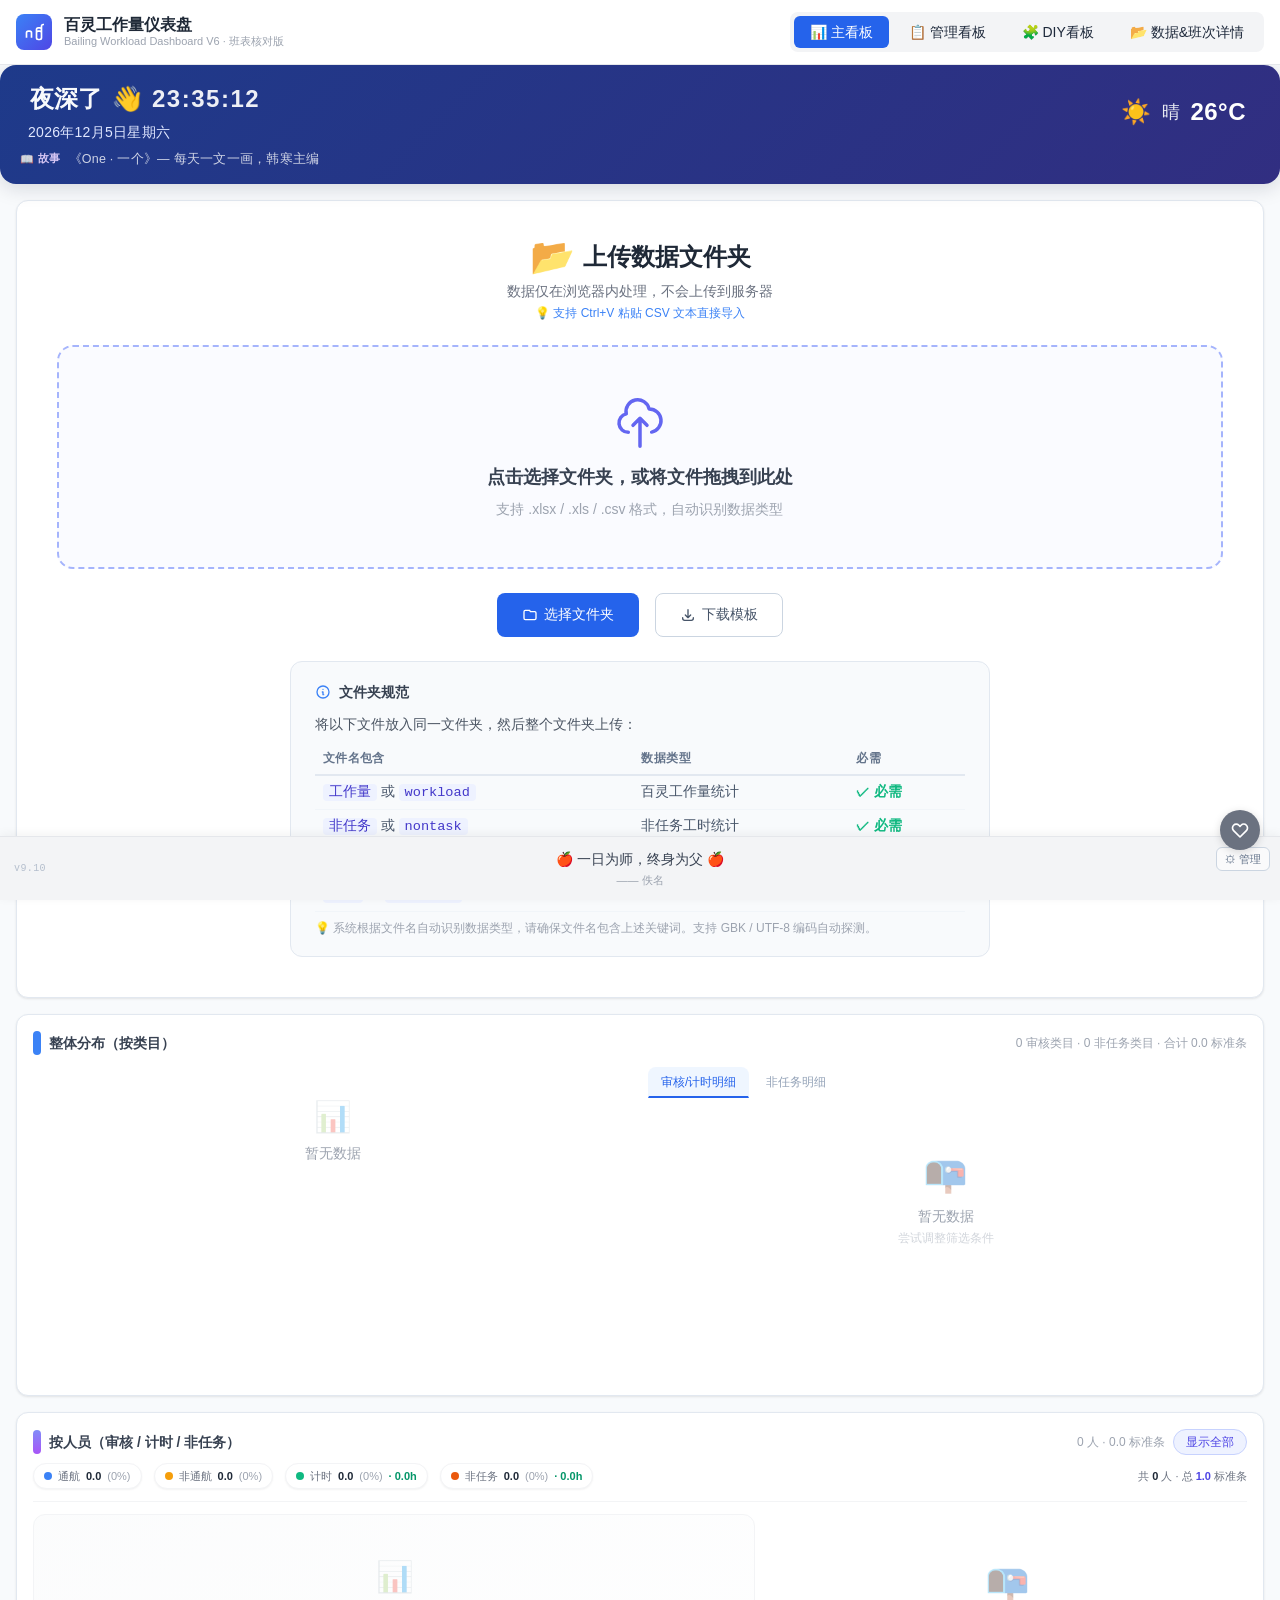
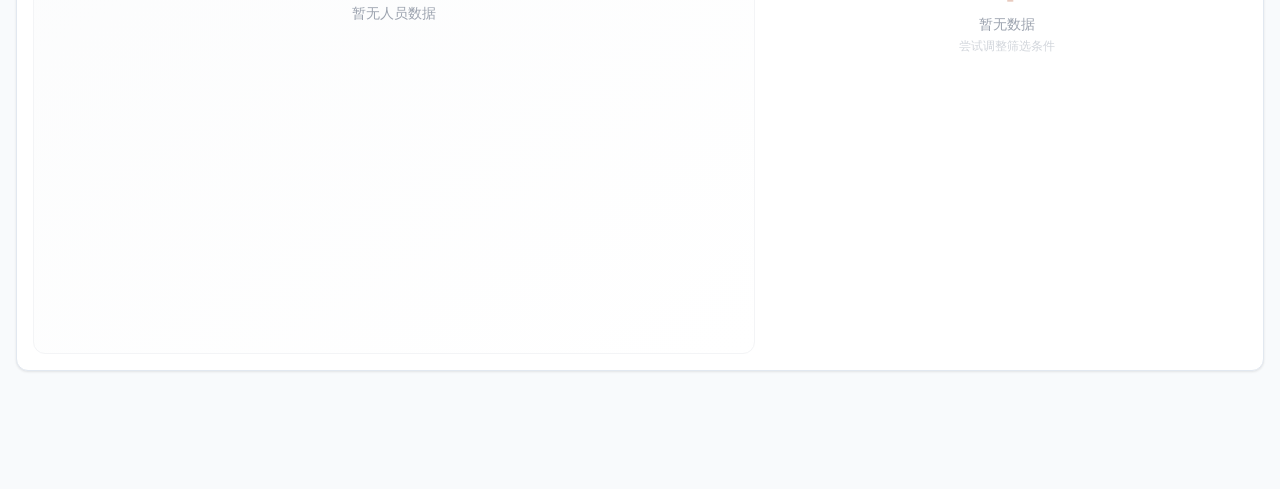
==== bailing-dashboard.html @ 21c96e94 "V9.10: 出勤改读班表 + 利用率统一取底表原值 出勤口径修复 - 异常页「出勤」列（renderFilteredAlerts 出勤单元格 + detail panel）改读   getSched" ====
<!-- Bailing Dashboard V9.10 - 20260909 - 上传模式+下载离线版 -->
<!--
  ===== 近期版本变更 =====
  V9.5.2 (2026-08-31) 修复「非任务工时统计」被误判成异常表导致 DIY 非任务无数据；
                      修复「班次内/班次外」异常盘点表被误判成排班表；
                      修正 utilRows 中/英文名不对称导致丢人；新增出勤无产量/无数据补行注入
  V9.6   (2026-08-31) 暂离 + 工时利用率分级配色并显示单位、异常加 ⚠；
                      DIY 编辑器支持改公式 / 改单位 / 多表多列多选 / 实时预览；
                      DIY 与主看板项目分组联动（项目 tabs，跳转只带当前项目）
  V9.7   (2026-08-31) DIY 数据源新增 4 张异常盘点表 + 暂离原始行；
                      数据预览区加高、支持横向滚动查看全部列
  V9.8   (2026-08-31) 修复非任务指标恒为 0（nontaskMap 改为 row-like 对象）；
                      预设指标改为「非任务标准条(时长)」按小时展示；
                      DIY 配置卡片放大操作按钮、编辑态切数据源保留已选字段
  V9.9   (2026-09-09) 主看板异常过滤掉「排班表里没有这天」（att.type='none'）这一数据缺口，
                      原来会被算成 严重/考勤 的假阳 1096 条全部清掉；新增 3 类异常：
                      暂离（zanliMap 超阈值）、审核时长过短（出勤≥6h 但通航<2h）、
                      休息时间有非任务（att.type='rest' 且 nontaskH>0）；
                      健康度看板公式利用率新增「当天无出勤 且 次日非早班1 → 跳过」规则，
                      不再把没上班的人拉低整体均值（他都没上班，看了也没意义）
  V9.10  (2026-09-09) 异常页「出勤」列改读 getScheduleAttendH(emp,date) 班表口径，
                      不再用工时利用率底表的 _attendH（口径不一致，全天班/半天班/休息 都要从班表来）；
                      precomputeUtilRateFinal / calcUtilStats 改成统一口径：直接取底表 _utilRate 原值，
                      不再用公式重算，也不再做 11h 封顶修正（_baseAnomaly/_tongH_corrected 不再被设置），
                      保留 shouldSkipFormulaUtil 跳过规则 + utilRateOverrides 手动覆盖优先级
-->
<!DOCTYPE html>
<html lang="zh-CN">
<head>
<meta charset="UTF-8">
<meta name="viewport" content="width=device-width, initial-scale=1.0">
<!-- V8.32：禁用所有 HTTP 缓存，确保每次打开都加载最新文件 -->
<meta http-equiv="Cache-Control" content="no-cache, no-store, must-revalidate">
<meta http-equiv="Pragma" content="no-cache">
<meta http-equiv="Expires" content="0">
<title>百灵工作量仪表盘 V9.10</title>
<link rel="stylesheet" href="vendor/tailwind.min.css">
<script src="vendor/chart.umd.min.js"></script>
<script src="vendor/xlsx.full.min.js"></script>
<script src="vendor/jszip.min.js"></script>
<link rel="stylesheet" href="styles.css?v=892">
<!-- ★ 架构模块（V8.1 引入）：集中管理公式、状态、持久化，视图层统一调用 -->
<script src="core/utils.js?v=842"></script>
<script src="core/formulas.js?v=875"></script>
<script src="core/store.js?v=842"></script>
<script src="core/range-picker.js?v=842"></script>
<script src="core/multi-select.js?v=842"></script>
<script src="data/persistence.js?v=842"></script>
<style>
  :root {
    --primary:#2563eb;
    --primary-light:#dbeafe;
    --danger:#ef4444;
    --warning:#f59e0b;
    --success:#10b981;
    --header-height:56px;
    --toolbar-height:112px;
    --table-sticky-offset:calc(var(--header-height) + var(--toolbar-height) + 10px);
  }
  body {
    font-family: -apple-system, BlinkMacSystemFont, "Segoe UI", "PingFang SC", "Hiragino Sans GB", sans-serif;
    background: #f8fafc;
  }
  .view-section { display:none; }
  .view-section.active { display:block !important; }
  .file-card { transition: all .2s; } .file-card:hover { transform: translateY(-1px); box-shadow: 0 4px 12px rgba(0,0,0,.08); }
  .nav-btn { transition: all .15s; position: relative; } .nav-btn.active { background: var(--primary); color: #fff; }
  .nav-btn:not(.active):hover { background: var(--primary-light); color: var(--primary); }
  table { border-collapse: collapse; width:100%; }
  th { font-weight:600; color:#334155; font-size:.75rem; text-transform:uppercase; letter-spacing:.03em; padding:10px 12px; border-bottom:2px solid #e2e8f0; text-align:left; white-space:nowrap; background:#f8fafc; position:sticky; top:var(--table-sticky-offset); z-index:12; box-shadow:0 2px 6px rgba(15,23,42,.06); }
  .sortable-th { cursor:pointer; user-select:none; } .sortable-th:hover { background:#eef2ff; } .sort-arrow { font-size:10px; color:#cbd5e1; }
  td { padding:9px 12px; border-bottom:1px solid #f1f5f9; font-size:.85rem; color:#475569; vertical-align:middle; }
  tr[data-date] { cursor:pointer; transition:background .12s; } tr[data-date]:hover { background:#f8fafc !important; }
  .status-badge { display:inline-flex; align-items:center; gap:4px; padding:2px 10px; border-radius:999px; font-size:.72rem; font-weight:600; white-space:nowrap; }
  .status-ok { background:#dcfce7; color:#166534; } .status-low { background:#fef2f2; color:#991b1b; } .status-high { background:#fffbeb; color:#92400e; }
  .status-ignored { background:#f1f5f9; color:#64748b; } .attendance-full { background:#dcfce7; color:#166534; }
  .attendance-half { background:#fef3c7; color:#92400e; } .attendance-off { background:#fee2e2; color:#991b1b; }
  .attendance-ot { background:#ede9fe; color:#5b21b6; } .attendance-unknown { background:#f1f5f9; color:#64748b; }
  .progress-container { width:100%; background:#f1f5f9; border-radius:999px; height:6px; overflow:hidden; margin-top:6px; }
  .progress-bar { height:100%; border-radius:999px; transition:width .4s ease; }
  .progress-success { background:#10b981; } .progress-warning { background:#f59e0b; } .progress-danger { background:#ef4444; }
  .card { background:#fff; border-radius:12px; box-shadow:0 1px 3px rgba(0,0,0,.06), 0 1px 2px rgba(0,0,0,.04); border:1px solid #e2e8f0; }
  .btn { display:inline-flex; align-items:center; gap:6px; padding:7px 16px; border-radius:8px; font-size:.82rem; font-weight:500; cursor:pointer; transition:all .15s; border:1px solid transparent; }
  .btn-primary { background:var(--primary); color:#fff; } .btn-primary:hover { background:#1d4ed8; }
  .btn-outline { background:#fff; border-color:#cbd5e1; color:#475569; } .btn-outline:hover { border-color:#94a3b8; background:#f8fafc; }
  .btn-danger { background:#fef2f2; border-color:#fecaca; color:#dc2626; } .btn-danger:hover { background:#fee2e2; }
  .btn-sm { padding:4px 10px; font-size:.75rem; }
  .fade-in { animation:fadeIn .25s ease-out; } @keyframes fadeIn { from{opacity:0;transform:translateY(6px)} to{opacity:1;transform:translateY(0)} }
  /* V8.39 班次颜色重设计：更柔和的浅色底+深色字，视觉差异明显 */
  .shift-morning { background:#dbeafe !important; color:#1e40af !important; border:1px solid #93c5fd !important; }
  .shift-afternoon { background:#fed7aa !important; color:#9a3412 !important; border:1px solid #fdba74 !important; }
  .shift-night { background:#ede9fe !important; color:#5b21b6 !important; border:1px solid #c4b5fd !important; }
  .shift-rest { background:#f1f5f9 !important; color:#64748b !important; border:1px solid #cbd5e1 !important; }
  .shift-leave { background:#fef2f2 !important; color:#991b1b !important; border:1px solid #fca5a5 !important; }
  .shift-tag { display:inline-flex; align-items:center; justify-content:center; padding:3px 10px; border-radius:6px; font-size:.7rem; font-weight:600; font-family:system-ui; min-width:54px; letter-spacing:0.3px; box-shadow:0 1px 2px rgba(15,23,42,0.05); }
  /* V8.52：班表矩阵 — 双向 sticky + 自定义滚动条 */
  .schedule-matrix-wrap {
    max-height: 68vh;
    overflow: auto;
    border: 1px solid #e5e7eb;
    border-radius: 10px;
    background: #fff;
  }
  .schedule-matrix-wrap::-webkit-scrollbar { height: 10px; width: 10px; }
  .schedule-matrix-wrap::-webkit-scrollbar-track { background: #f8fafc; border-radius: 6px; }
  .schedule-matrix-wrap::-webkit-scrollbar-thumb { background: #cbd5e1; border-radius: 6px; }
  .schedule-matrix-wrap::-webkit-scrollbar-thumb:hover { background: #94a3b8; }
  .schedule-matrix { font-size:.72rem; border-collapse:separate; border-spacing:0; }
  .schedule-matrix th, .schedule-matrix td {
    padding:6px 4px; min-width:68px; text-align:center; background:#fff;
    border-bottom:1px solid #f1f5f9; border-right:1px solid #f1f5f9;
  }
  .schedule-matrix thead th {
    background:#f8fafc; color:#475569; font-weight:600; font-family:system-ui;
    position:sticky; top:0; z-index:2;
    padding:7px 6px; border-bottom:1px solid #e5e7eb;
  }
  /* 日期表头：主行=日期，副行=星期/节假日 */
  .schedule-matrix .sch-th-date { font-size:.7rem; color:#334155; line-height:1.2; }
  .schedule-matrix .sch-th-dow  { font-size:.62rem; color:#64748b; margin-top:1px; }
  .schedule-matrix .sch-th-dow.weekend { color:#ef4444; font-weight:600; }
  .schedule-matrix .sch-th-dow.holiday { color:#ea580c; font-weight:700; }
  /* 员工列（左列）sticky */
  .schedule-matrix td:first-child, .schedule-matrix thead th:first-child {
    position:sticky; left:0; z-index:3; background:#f8fafc;
    font-weight:600; color:#1e293b; text-align:left; padding-left:14px;
    box-shadow:2px 0 6px -2px rgba(15,23,42,0.08);
    min-width:120px;
  }
  .schedule-matrix thead th:first-child { z-index:4; background:#f1f5f9; }
  .schedule-matrix .cell-shift { cursor:pointer; transition:transform .12s, box-shadow .12s; }
  .schedule-matrix .cell-shift:hover { transform:scale(1.05); box-shadow:0 3px 10px rgba(15,23,42,0.12); }
  .schedule-matrix .cell-empty { color:#cbd5e1; padding:3px 10px; display:inline-block; cursor:pointer; }
  .schedule-matrix .cell-today { outline:2px solid #f59e0b; outline-offset:-1px; }
  /* V8.53：异常跳转高亮闪烁 */
  .schedule-matrix .cell-flash { animation: cell-flash-anim 1.2s ease-in-out 2; position:relative; z-index:5; }
  @keyframes cell-flash-anim {
    0%, 100% { box-shadow: 0 0 0 0 rgba(239,68,68,0); background-color: transparent; }
    50%      { box-shadow: 0 0 0 3px rgba(239,68,68,0.7), inset 0 0 0 2px #fecaca; background-color: #fee2e2; }
  }
  .schedule-matrix tbody tr:hover td { background:#fafbfc; }
  .schedule-matrix tbody tr:hover td:first-child { background:#eef2ff; }
  /* 周末/节假日列高亮 */
  .schedule-matrix td.col-weekend { background:#fffbeb; }
  .schedule-matrix td.col-holiday { background:#fff1e6; }
  .modal-overlay { position:fixed; inset:0; background:rgba(0,0,0,.4); display:flex; align-items:center; justify-content:center; z-index:100; animation:fadeIn .15s; }
  .modal-content { background:#fff; border-radius:14px; box-shadow:0 20px 60px rgba(0,0,0,.18); max-width:520px; width:92%; max-height:85vh; overflow-y:auto; padding:24px; }
  .form-group { margin-bottom:14px; } .form-group > label { display:block; font-size:.75rem; font-weight:600; color:#64748b; margin-bottom:3px; }
  .form-group > input, .form-group > select, .form-group > div > input[type="text"], .form-group > div > input[type="date"] { width:100%; padding:7px 10px; border:1.5px solid #e2e8f0; border-radius:8px; font-size:.82rem; transition:all .15s; box-sizing:border-box; background:#fff; color:#1e293b; }
  .form-group > input:focus, .form-group > select:focus { outline:none; border-color:#3b82f6; box-shadow:0 0 0 3px rgba(59,130,235,.1); }
  /* V8.39/43：防止 form-group 内部的多选组件 checkbox 被污染为大输入框 */
  .form-group .bms-item { display:flex !important; align-items:center !important; gap:8px !important; }
  .form-group .bms-item input[type="checkbox"] { width:14px !important; height:14px !important; padding:0 !important; border:1px solid #d1d5db !important; border-radius:3px !important; margin:0 !important; flex-shrink:0; }
  .form-group .bms-search { width:100%; box-sizing:border-box; }
  /* V8.44：主看板上的多选组件也保护：统一防护所有 bms-item 为 flex */
  label.bms-item { display:flex !important; align-items:center !important; gap:8px !important; flex-wrap:nowrap !important; }
  label.bms-item > input[type="checkbox"] { width:14px !important; height:14px !important; flex-shrink:0; margin:0 !important; padding:0 !important; }
  label.bms-item > span { flex:1 1 auto !important; min-width:0; overflow:hidden; text-overflow:ellipsis; white-space:nowrap; }
  select.appearance-none { appearance:none; background-image:url("data:image/svg+xml,%3Csvg xmlns='http://www.w3.org/2000/svg' width='12' height='12' viewBox='0 0 20 20'%3E%3Cpath fill='%2364748b' d='M5.293 7.293a1 1 0 011.414 0L10 10.586l3.293-3.293a1 1 0 111.414 1.414l-4 4a1 1 0 01-1.414 0l-4-4a1 1 0 010-1.414z'/%3E%3C/svg%3E"); background-repeat:no-repeat; background-position:right 10px center; padding-right:30px; }
  .tooltip { position:relative; }
  .tooltip::after {
    content:attr(data-tip); position:absolute; left:50%; bottom:120%; transform:translateX(-50%) translateY(4px);
    min-width:220px; max-width:420px; background:rgba(15,23,42,.96); color:#f8fafc; padding:10px 12px; border-radius:10px;
    font-size:12px; line-height:1.5; white-space:pre-line; box-shadow:0 10px 24px rgba(2,6,23,.28);
    opacity:0; pointer-events:none; transition:all .16s ease; z-index:40;
  }
  .tooltip::before{
    content:""; position:absolute; left:50%; bottom:112%; transform:translateX(-50%);
    border:6px solid transparent; border-top-color:rgba(15,23,42,.96); opacity:0; transition:all .16s ease; z-index:41;
  }
  .tooltip:hover::after { opacity:1; transform:translateX(-50%) translateY(0); }
  .tooltip:hover::before { opacity:1; }

  .filter-toolbar { position:sticky; top:calc(var(--header-height) + 8px); z-index:40; overflow:visible; background:#fff; padding-top:6px; padding-bottom:10px; box-shadow:0 4px 10px rgba(15,23,42,.06); border-radius:12px; }
  .multi-check-wrap { min-width:180px; max-width:240px; }
  .multi-check-box { position:relative; display:flex; align-items:center; min-height:38px; border:1.5px solid #e2e8f0; border-radius:10px; background:#fff; padding:4px 8px; overflow:visible; z-index:5; transition:border-color .15s; box-shadow:none; }
  .multi-check-box:hover, .multi-check-box.is-open { z-index:90; border-color:#93c5fd; background:#fff; box-shadow:none; }
  .multi-check-search { width:100%; border:0 !important; outline:0 !important; box-shadow:none !important; border-radius:8px; padding:5px 8px; font-size:12px; min-height:28px; background:transparent; appearance:none; }
  .multi-check-list { display:none; position:absolute; left:0; right:0; top:calc(100% + 4px); max-height:220px; overflow:auto; flex-direction:column; gap:4px; background:#fff; border:1px solid #d1d5db; border-radius:10px; padding:6px; box-shadow:0 10px 24px rgba(2,6,23,.12); z-index:95; }
  .multi-check-box.is-open .multi-check-list { display:flex; }

  .multi-check-actions { display:flex; justify-content:space-between; align-items:center; margin-bottom:4px; padding:0 2px; }
  .multi-check-action-btn { font-size:11px; color:#2563eb; cursor:pointer; }
  .multi-check-action-btn:hover { text-decoration:underline; }
  .multi-check-item { display:flex; align-items:center; gap:6px; font-size:12px; color:#334155; padding:4px 4px; border-radius:6px; }
  .multi-check-item:hover { background:#f8fafc; }
  .multi-check-item input { width:14px; height:14px; }




  ::-webkit-scrollbar { width:6px; height:6px; } ::-webkit-scrollbar-track { background:transparent; } ::-webkit-scrollbar-thumb { background:#cbd5e1; border-radius:3px; }
  .border-l-3{border-left-width:3px;border-left-style:solid;}
  /* Tooltip/hover层级，避免被表头/筛选遮挡；改用自定义浮层 */
  .tooltip::after, .tooltip::before { display:none !important; }
  .hover-card { position:fixed; z-index:140; pointer-events:auto; max-width:360px; max-height:260px; overflow:auto; background:#0f172a; color:#e2e8f0; font-size:12px; line-height:1.45; padding:10px 12px; border-radius:12px; box-shadow:0 14px 30px rgba(15,23,42,.25); cursor:default; }
  
  /* 健康情况卡片样式 — V8.35 重构：更简约的单色主题 */
  .health-card {
    background: #ffffff;
    border: 1px solid #e5e7eb;
    box-shadow: 0 1px 2px rgba(15, 23, 42, 0.04);
  }
  .health-card.has-warnings {
    background: #ffffff;
    border-color: #fcd34d;
    box-shadow: 0 2px 8px rgba(251, 191, 36, 0.12);
  }
  .health-card.has-errors {
    background: #ffffff;
    border-color: #fca5a5;
    box-shadow: 0 2px 8px rgba(239, 68, 68, 0.12);
  }
  .health-indicator {
    background: #22c55e;
  }
  .health-card.has-warnings .health-indicator {
    background: #f59e0b;
  }
  .health-card.has-errors .health-indicator {
    background: #ef4444;
  }
  /* 健康卡内部子项 */
  .health-stat-row {
    display: flex; align-items: baseline; gap: 6px;
    padding: 8px 10px; border-radius: 8px;
    background: #f8fafc; transition: background .15s;
  }
  .health-stat-row:hover { background: #f1f5f9; }
  .health-stat-row .label { font-size: 11px; color: #64748b; flex: 1; }
  .health-stat-row .value { font-size: 14px; font-weight: 700; color: #1e293b; font-variant-numeric: tabular-nums; }
  .health-stat-row .bar { flex: 0 0 60px; height: 4px; background: #e2e8f0; border-radius: 2px; overflow: hidden; }
  .health-stat-row .bar > span { display: block; height: 100%; border-radius: 2px; }
  
  /* 日期范围选择器样式 — V8.49：外层只做 wrapper，视觉胶囊由内部 .brp-trigger 提供（与 .bms-head 同源），避免双层边框 */
  .date-range-picker {
    display: inline-flex;
    flex-direction: column;
    gap: 3px;
    vertical-align: middle;
  }
  .date-range-label {
    font-size: .75rem;
    font-weight: 600;
    color: #64748b;
    margin-bottom: 3px;
    display: block;
  }
  /* 容器层：不画边框、不留 padding，纯粹包住 hidden input + brp-trigger */
  .date-range-inputs {
    display: flex;
    align-items: center;
    background: transparent;
    border: 0;
    padding: 0;
    min-height: 0;
  }
  .date-range-input {
    /* 原生 date input — RangePicker 接管后 display:none，这里仅是兜底 */
    border: 1px solid #e5e7eb;
    border-radius: 8px;
    outline: none;
    font-size: 13px;
    color: #1e293b;
    background: #fff;
    padding: 6px 10px;
    min-width: 110px;
    font-family: inherit;
  }
  .date-range-separator {
    color: #94a3b8;
    font-size: 12px;
    font-weight: 500;
    margin: 0 4px;
    user-select: none;
  }
  /* 让接管后的 .brp-trigger 与 .bms-head 完全等高（34px），细节统一 */
  .date-range-inputs .brp-trigger {
    min-height: 34px;
    box-sizing: border-box;
  }
  
  /* 健康情况hover预览浮层 */
  .health-preview-popup {
    position: absolute;
    top: 100%;
    left: 0;
    right: 0;
    margin-top: 8px;
    background: white;
    border-radius: 12px;
    box-shadow: 0 10px 40px rgba(0,0,0,0.15);
    padding: 16px;
    z-index: 100;
    display: none;
  }

  /* V8.93 健康卡片滚动轮播 */
  .health-carousel-track {
    display: flex;
    transition: transform .4s cubic-bezier(.4,0,.2,1);
  }
  .health-carousel-slide {
    flex: 0 0 100%;
    min-width: 0;
    padding: 2px 0;
  }
  .health-carousel-dot {
    width: 6px; height: 6px; border-radius: 50%;
    background: #cbd5e1; cursor: pointer;
    transition: all .2s;
  }
  .health-carousel-dot.active {
    width: 16px; border-radius: 3px;
    background: #6366f1;
  }

  /* V8.94 审核子模块 Tab */
  .audit-sub-tab { color: #94a3b8; transition: all .15s; cursor: pointer; border: none; background: transparent; }
  .audit-sub-tab.active { background: #fff; color: #4f46e5; box-shadow: 0 1px 3px rgba(0,0,0,0.08); }
  .audit-sub-tab:not(.active):hover { color: #475569; background: #f1f5f9; }
  .health-card:hover .health-preview-popup {
    display: block;
  }
  
  /* 仪表盘增强样式 — V8.57：去掉流动渐变/光斑动画（用户反馈"拉胯"），改为稳重纯色渐变 */
  .dashboard-header-card {
    background: linear-gradient(135deg, #1e3a8a 0%, #312e81 100%);
    border-radius: 16px;
    color: white;
    padding: 16px 20px;
    margin-bottom: 16px;
    box-shadow: 0 4px 20px rgba(15, 23, 42, 0.15);
    position: relative;
    overflow: hidden;
  }

  /* V8.58：横幅内新闻滚动 + 时间 + 外链胶囊（直接嵌在 dashboard-header-card 里，不再使用启动屏） */
  /* V8.64：欢迎语+时间整段可点击；hover 统一高亮 */
  .hdr-greet-row {
    display: inline-flex;
    align-items: center;
    gap: 10px;
    flex-wrap: wrap;
    cursor: pointer;
    padding: 2px 10px;
    border-radius: 10px;
    transition: background .18s;
  }
  .hdr-greet-row:hover { background: rgba(255,255,255,0.15); }
  .hdr-time {
    font-variant-numeric: tabular-nums;
    letter-spacing: 1.5px;
    font-weight: 600;
    color: #fff;
    opacity: 0.92;
  }
  /* V8.62：日期行点击打开日历/黄历 */
  #hdrDate {
    display: inline-block;
    cursor: pointer;
    padding: 1px 8px;
    border-radius: 6px;
    transition: background .18s;
  }
  #hdrDate:hover { background: rgba(255,255,255,0.15); }
  .hdr-tools { display:inline-flex; gap:10px; align-items:center; flex-wrap:wrap; }
  /* V8.67：天气 — 与左侧欢迎语同字阶，视觉等重，告别小气感 */
  .hdr-weather-text {
    display: inline-flex; align-items: center; gap: 10px;
    color: #f8fafc;
    font-size: 24px;
    font-weight: 700;
    letter-spacing: 0.02em;
    cursor: pointer;
    padding: 4px 14px;
    border-radius: 12px;
    text-decoration: none;
    transition: background .18s, color .18s;
    user-select: none;
    line-height: 1.2;
  }
  .hdr-weather-text:hover {
    background: rgba(255,255,255,0.15);
  }
  .hdr-weather-text .wt-ico { font-size: 24px; line-height: 1; }
  .hdr-weather-text .wt-temp { color: #fff; }
  .hdr-weather-text .wt-desc { opacity: 0.92; font-weight: 500; font-size: 18px; }

  /* V8.67 小米天气风 Modal — 云层背景 + 穿透式大号温度 + 胶囊按钮 + 预警卡 + 3日列表 + 底部CTA */
  .xm-weather-backdrop {
    position: fixed; inset: 0;
    background: rgba(15, 23, 42, 0.55);
    backdrop-filter: blur(6px);
    -webkit-backdrop-filter: blur(6px);
    z-index: 9998;
    display: flex; align-items: center; justify-content: center;
    animation: xmFadeIn .22s ease;
  }
  @keyframes xmFadeIn { from { opacity: 0; } to { opacity: 1; } }
  .xm-weather-card {
    position: relative;
    width: 92vw; max-width: 420px;
    max-height: 92vh;
    overflow-y: auto;
    border-radius: 28px;
    /* 云层天空背景：双层径向光斑 + 蓝灰渐变 */
    background:
      radial-gradient(ellipse 80% 50% at 80% 10%,  rgba(255,255,255,0.28) 0%, rgba(255,255,255,0) 60%),
      radial-gradient(ellipse 70% 45% at 15% 45%,  rgba(255,255,255,0.18) 0%, rgba(255,255,255,0) 65%),
      radial-gradient(ellipse 60% 40% at 90% 85%,  rgba(255,255,255,0.12) 0%, rgba(255,255,255,0) 70%),
      linear-gradient(165deg, #6a7fa8 0%, #5a6f96 35%, #4d6187 70%, #3e5274 100%);
    box-shadow: 0 24px 60px rgba(0,0,0,0.4);
    padding: 0 0 22px;
    color: #fff;
    animation: xmSlideUp .28s cubic-bezier(.2,.8,.2,1);
    -webkit-overflow-scrolling: touch;
  }
  @keyframes xmSlideUp {
    from { opacity: 0; transform: translateY(24px) scale(.97); }
    to   { opacity: 1; transform: translateY(0) scale(1); }
  }
  .xm-weather-card::-webkit-scrollbar { width: 6px; }
  .xm-weather-card::-webkit-scrollbar-thumb { background: rgba(255,255,255,.18); border-radius: 3px; }
  .xm-close {
    position: absolute; top: 14px; right: 14px;
    width: 30px; height: 30px; border-radius: 50%;
    background: rgba(255,255,255,0.18);
    border: none; color: #fff;
    font-size: 17px; line-height: 1; cursor: pointer;
    display: flex; align-items: center; justify-content: center;
    transition: background .18s;
    z-index: 2;
  }
  .xm-close:hover { background: rgba(255,255,255,0.32); }

  /* 头部：大号温度 */
  .xm-head {
    padding: 38px 26px 18px;
  }
  .xm-now-temp-wrap {
    display: inline-flex; align-items: flex-start;
    line-height: 0.9;
  }
  .xm-now-temp {
    font-size: 120px;
    font-weight: 100;
    letter-spacing: -6px;
    /* 穿透式效果：半透明白 + 轻微阴影 */
    color: rgba(255,255,255,0.85);
    text-shadow: 0 2px 20px rgba(0,0,0,0.08);
    font-family: -apple-system, "SF Pro Display", "Helvetica Neue", "PingFang SC", sans-serif;
  }
  .xm-now-unit-sup {
    font-size: 46px;
    font-weight: 100;
    color: rgba(255,255,255,0.85);
    margin-top: 8px;
    margin-left: -2px;
  }
  .xm-now-line {
    font-size: 16px;
    color: rgba(255,255,255,0.95);
    margin-top: 6px;
    letter-spacing: 0.5px;
    font-weight: 400;
  }
  .xm-now-line .xm-sep { opacity: 0.5; margin: 0 6px; }
  .xm-now-range {
    color: rgba(255,255,255,0.85);
    margin-left: 6px;
  }

  /* 胶囊按钮组 */
  .xm-chips {
    display: flex; gap: 10px; flex-wrap: wrap;
    margin-top: 14px;
  }
  .xm-chip {
    display: inline-flex; align-items: center; gap: 6px;
    padding: 7px 14px;
    border-radius: 999px;
    background: rgba(255,255,255,0.16);
    border: 1px solid rgba(255,255,255,0.10);
    backdrop-filter: blur(8px);
    font-size: 13px;
    color: #fff;
  }
  .xm-chip.is-static { cursor: default; }
  .xm-chip-ico { font-size: 13px; }

  /* 寒潮预警卡 */
  .xm-alert {
    margin: 16px 14px 0;
    padding: 16px 18px 14px;
    background: rgba(255,255,255,0.10);
    border-radius: 20px;
    backdrop-filter: blur(10px);
    position: relative;
  }
  .xm-alert-head {
    display: flex; align-items: flex-start; justify-content: space-between;
    gap: 10px;
  }
  .xm-alert-title {
    font-size: 18px;
    font-weight: 600;
    color: #fff;
    letter-spacing: 0.5px;
  }
  .xm-alert-sub {
    font-size: 11.5px;
    color: rgba(255,255,255,0.55);
    margin-top: 3px;
    letter-spacing: 0.5px;
  }
  .xm-alert-ico {
    font-size: 26px;
    opacity: 0.65;
    flex-shrink: 0;
    line-height: 1;
  }
  .xm-alert-body {
    font-size: 13.5px;
    color: rgba(255,255,255,0.85);
    line-height: 1.55;
    margin-top: 10px;
    letter-spacing: 0.2px;
    /* 仅显示 2 行 + 省略号 */
    display: -webkit-box;
    -webkit-line-clamp: 2;
    -webkit-box-orient: vertical;
    overflow: hidden;
  }

  /* 3 日预报 */
  .xm-forecast {
    margin: 14px 14px 0;
    padding: 6px 18px 4px;
    background: rgba(255,255,255,0.10);
    border-radius: 20px;
    backdrop-filter: blur(10px);
  }
  .xm-forecast-row {
    display: grid;
    grid-template-columns: 64px 32px 1fr 46px 46px;
    align-items: center;
    gap: 10px;
    padding: 14px 0;
    font-size: 15px;
  }
  .xm-forecast-row + .xm-forecast-row {
    border-top: 1px solid rgba(255,255,255,0.12);
  }
  .xm-forecast-day {
    color: #fff;
    font-size: 15px;
    display: flex; flex-direction: column;
  }
  .xm-forecast-day-sub {
    font-size: 12px;
    color: rgba(255,255,255,0.6);
    font-weight: 400;
    margin-top: 1px;
  }
  .xm-forecast-ico { font-size: 20px; text-align: center; }
  .xm-forecast-bar {
    height: 5px; border-radius: 3px; position: relative;
    background: rgba(255,255,255,0.18);
    grid-column: 3 / 4;
    margin: 0 6px;
  }
  .xm-forecast-bar-inner {
    position: absolute; top: 0; bottom: 0;
    border-radius: 3px;
    background: linear-gradient(90deg, #60a5fa 0%, #fbbf24 55%, #f97316 100%);
  }
  .xm-forecast-lo { color: rgba(255,255,255,0.75); font-size: 14px; text-align: right; }
  .xm-forecast-hi { color: #fff; font-size: 14px; text-align: right; font-weight: 500; }

  /* 保留旧类兼容（.hdr-weather 旧玻璃胶囊不再使用，但样式保留以防其他地方引用） */
  .hdr-chip {
    display:inline-flex;align-items:center;gap:6px;
    background: rgba(255,255,255,0.15);
    border: 1px solid rgba(255,255,255,0.18);
    padding: 5px 12px;
    border-radius: 999px;
    font-size: 12px;
    color: #fff; text-decoration:none;
    transition: background .18s, border-color .18s;
    backdrop-filter: blur(10px);
  }
  .hdr-chip:hover {
    background: rgba(255,255,255,0.28);
    border-color: rgba(255,255,255,0.32);
  }
  /* 故事推荐（横幅内嵌）— V8.61：去掉深色胶囊 + 下划线，改为与日期同级的轻量文字 */
  .hdr-news {
    margin-top: 6px;
    display: flex; align-items: center; gap: 8px;
    color: rgba(255,255,255,0.78);
    font-size: 12.5px;
    max-width: 620px;
    letter-spacing: 0.02em;
  }
  .hdr-news-label {
    flex-shrink:0;
    display:inline-flex; align-items:center; gap:3px;
    color:#e9d5ff; font-weight:600;
    font-size: 10.5px; letter-spacing: 0.5px;
    opacity: 0.9;
  }
  .hdr-news-label::before { content:'📖'; font-size:11px; }
  .hdr-news-track {
    flex: 1; overflow: hidden; position: relative; height: 18px;
  }
  .hdr-news-item {
    position: absolute; inset: 0;
    white-space: nowrap; overflow: hidden; text-overflow: ellipsis;
    opacity: 0; transform: translateY(100%);
    transition: opacity .45s ease, transform .45s ease;
    color: rgba(255,255,255,0.78); text-decoration: none;
    display: flex; align-items: center;
  }
  .hdr-news-item.is-active { opacity: 1; transform: translateY(0); }
  .hdr-news-item:hover { color: #fff; text-decoration: none; }
  .hdr-news-item:hover::after {
    content: '›'; margin-left: 6px; color: rgba(255,255,255,0.6);
  }
  
  /* 页脚鸡汤样式 - 全程固定在底部 */
  .inspiration-footer-fixed {
    position: fixed;
    bottom: 0;
    left: 0;
    right: 0;
    z-index: 30;
    background: #f3f4f6;
    border-top: 1px solid #e5e7eb;
    padding: 12px 24px;
    text-align: center;
    box-shadow: 0 -2px 10px rgba(0, 0, 0, 0.05);
  }
  .inspiration-footer-inline {
    background: linear-gradient(135deg, #e0e7ff 0%, #c7d2fe 50%, #a5b4fc 100%);
    border-radius: 12px;
    padding: 14px 24px;
    margin-top: 20px;
    text-align: center;
    position: relative;
    overflow: hidden;
  }
  .inspiration-footer-inline::before {
    content: '"';
    position: absolute;
    left: 20px;
    top: 8px;
    font-size: 48px;
    color: rgba(99, 102, 241, 0.2);
    font-family: Georgia, serif;
    line-height: 1;
  }
  .inspiration-text {
    font-size: 14px;
    color: #374151;
    font-weight: 500;
    margin-bottom: 2px;
  }
  .inspiration-author {
    font-size: 11px;
    color: #9ca3af;
  }
  .insp-toggle-btn {
    position: fixed;
    bottom: 50px;
    right: 20px;
    z-index: 31;
    background: #6b7280;
    color: white;
    border: none;
    border-radius: 50%;
    width: 40px;
    height: 40px;
    cursor: pointer;
    box-shadow: 0 2px 8px rgba(0, 0, 0, 0.15);
    display: flex;
    align-items: center;
    justify-content: center;
    transition: all 0.2s;
  }
  .insp-toggle-btn:hover {
    background: #4b5563;
    transform: scale(1.05);
  }
  
  /* 天气卡片样式 — V8.57：去除旋转动画，保留 hover */
  .weather-widget {
    display: inline-flex;
    align-items: center;
    gap: 6px;
    background: rgba(255,255,255,0.15);
    padding: 6px 12px;
    border-radius: 16px;
    backdrop-filter: blur(10px);
    font-size: 13px;
    color: #fff;
    text-decoration: none;
    transition: background .2s;
  }
  .weather-widget:hover { background: rgba(255,255,255,0.28); }
  .weather-widget svg {
    width: 18px;
    height: 18px;
  }
  
  /* 防止内容被固定页脚遮挡 */
  body {
    padding-bottom: 70px;
  }
  
  /* 卡片悬浮放大效果 */
  .card-hover {
    transition: transform 0.2s ease, box-shadow 0.2s ease;
  }
  .card-hover:hover {
    transform: scale(1.01);
    box-shadow: 0 8px 25px rgba(0, 0, 0, 0.1);
  }
  
  /* 紧凑型卡片 */
  .compact-card {
    padding: 12px;
  }
  
  /* 响应式布局优化 */
  @media (max-width: 640px) {
    .responsive-grid-2 {
      grid-template-columns: 1fr !important;
    }
    .responsive-grid-3 {
      grid-template-columns: 1fr !important;
    }
    .responsive-text {
      font-size: 12px !important;
    }
    .hide-mobile {
      display: none !important;
    }
  }
  
  /* 响应式图表容器 */
  .chart-container {
    position: relative;
    height: 280px;
  }
  @media (max-width: 640px) {
    .chart-container {
      height: 200px;
    }
  }
  
  /* 仪表盘头部响应式 */
  @media (max-width: 768px) {
    .dashboard-header-card {
      padding: 12px 16px;
      margin-bottom: 12px;
    }
    .board-filter-bar {
      flex-wrap: wrap;
      gap: 8px;
    }
    .board-filter-bar > div {
      width: 100%;
    }
  }
  /* V9.1：管理看板样式 */
  .mgr-group-tab { cursor:pointer; transition:all .15s; color:#64748b; }
  .mgr-group-tab.active { background:#2563eb; color:#fff; }
  .mgr-group-tab:not(.active):hover { background:#e0e7ff; color:#2563eb; }
  .mgr-matrix { border-collapse:separate; border-spacing:0; font-size:11px; width:100%; table-layout:auto; }
  .mgr-matrix th, .mgr-matrix td { padding:6px 8px; text-align:center; border-bottom:1px solid #f1f5f9; border-right:1px solid #f1f5f9; white-space:nowrap; }
  .mgr-matrix thead th { background:#f8fafc; color:#475569; font-weight:600; position:sticky; top:0; z-index:4; border-bottom:2px solid #e2e8f0; padding:8px 6px; }
  .mgr-matrix .mgr-section-header { background:#eef2ff; color:#3730a3; font-weight:700; text-align:left; padding:8px 12px; font-size:12px; position:sticky; top:0; z-index:3; border-bottom:2px solid #c7d2fe; }
  .mgr-matrix .mgr-emp-col { position:sticky; left:0; z-index:5; background:#f8fafc; font-weight:600; color:#1e293b; text-align:left; padding-left:12px; min-width:80px; max-width:120px; box-shadow:2px 0 6px -2px rgba(0,0,0,.08); }
  .mgr-matrix thead th.mgr-emp-col { z-index:6; background:#f8fafc; }
  .mgr-matrix .mgr-total-col { background:#f0fdf4; font-weight:700; color:#166534; min-width:50px; }
  .mgr-matrix tbody tr:hover td { background:#f8fafc; }
  .mgr-matrix tbody tr:hover .mgr-emp-col { background:#eef2ff; }
  .mgr-cell-ok { background:#f0fdf4; color:#166534; }
  .mgr-cell-warn { background:#fef3c7; color:#92400e; }
  .mgr-cell-bad { background:#fef2f2; color:#dc2626; font-weight:700; }
  .mgr-cell-rest { background:#f9fafb; color:#9ca3af; }
  .mgr-cell-shift { font-size:10px; line-height:1.3; }
  .mgr-cell-positive { color:#16a34a; font-weight:600; }
  .mgr-cell-negative { color:#dc2626; font-weight:600; }
</style>
</head>
<body class="min-h-screen">
<!-- Header -->
<header class="bg-white border-b border-gray-200 sticky top-0 z-40">
  <div class="max-w-[1600px] mx-auto px-4 py-3 flex items-center justify-between">
    <div class="flex items-center gap-3">
      <div class="w-9 h-9 rounded-lg bg-gradient-to-br from-blue-500 to-indigo-600 flex items-center justify-center"><svg class="w-5 h-5 text-white" fill="none" stroke="currentColor" stroke-width="2" viewBox="0 0 24 24"><path d="M9 19v-6a2 2 0 00-2-2H5a2 2 0 00-2 2v6m18 0v-6a2 2 0 00-2-2h-2a2 2 0 00-2 2v6m0 0V9a2 2 0 012-2h2a2 2 0 012 2v10m-6 0a2 2 0 002 2h2a2 2 0 002-2m0 0V5a2 2 0 012-2h2a2 2 0 012 2v14"/></svg></div>
      <div><h1 class="text-base font-bold text-gray-800 leading-tight">百灵工作量仪表盘</h1><p class="text-[11px] text-gray-400 leading-tight">Bailing Workload Dashboard V6 · 班表核对版</p></div>
    </div>
    <nav id="mainNav" class="flex items-center bg-gray-100 rounded-lg p-1 gap-1">
      <button class="nav-btn active px-4 py-1.5 rounded-md text-sm font-medium" data-view="dashboard">📊 主看板</button>
      <button class="nav-btn px-4 py-1.5 rounded-md text-sm font-medium" data-view="manage">📋 管理看板</button>
      <button class="nav-btn px-4 py-1.5 rounded-md text-sm font-medium" data-view="diy">🧩 DIY看板</button>
      <button class="nav-btn px-4 py-1.5 rounded-md text-sm font-medium" data-view="audit">📂 数据&amp;班次详情</button>
    </nav>
  </div>
</header>

<!-- 仪表盘欢迎横幅（V8.58：内嵌时分秒 + 新闻滚动 + 日历/天气外链） -->
<div class="dashboard-header-card max-w-[1600px] mx-auto" id="dashboardHeader">
  <div class="flex items-center justify-between">
    <div>
      <div class="text-2xl font-bold">👋</div>
      <div class="text-sm text-blue-200 mt-1">加载中...</div>
    </div>
    <div class="weather-widget">
      <svg class="w-4 h-4" fill="none" stroke="currentColor" viewBox="0 0 24 24"><path stroke-linecap="round" stroke-linejoin="round" stroke-width="2" d="M3 15a4 4 0 004 4h9a5 5 0 10-.1-9.999 5.002 5.002 0 10-9.78 2.096A4.001 4.001 0 003 15z"/></svg>
      <span id="weatherText">晴 26°C</span>
    </div>
  </div>
</div>

<!-- Main Content -->
<main class="max-w-[1600px] mx-auto px-2 sm:px-4 pb-8">

<!-- ========== VIEW: Dashboard ========== -->
<div id="viewDashboard" class="view-section fade-in active">

  <!-- ====== V9.0：上传引导页（无数据时显示）====== -->
  <div id="uploadLanding" class="card p-6 sm:p-10 mb-4">
    <!-- V9.3：数据源状态指示器 -->
    <div id="dataSourceStatus" class="flex items-center justify-between mb-4 px-4 py-2 rounded-lg" style="background:#f0fdf4;border:1px solid #bbf7d0;display:none;">
      <div class="flex items-center gap-2">
        <span class="w-2 h-2 rounded-full bg-green-500"></span>
        <span class="text-xs font-medium text-green-700">数据已加载</span>
        <span id="dataSourceInfo" class="text-xs text-green-600"></span>
      </div>
      <div class="flex items-center gap-2">
        <span id="dataSourceTime" class="text-[10px] text-green-500"></span>
        <button onclick="clearAllDataWithConfirm()" class="text-[11px] text-green-600 hover:text-green-800 hover:bg-green-100 px-2 py-1 rounded transition-colors">清除</button>
      </div>
    </div>

    <div class="text-center mb-6">
      <h2 class="text-xl sm:text-2xl font-bold text-gray-800 flex items-center justify-center gap-2 mb-2">
        <span style="font-size:1.5em;">📂</span> 上传数据文件夹
      </h2>
      <p class="text-sm text-gray-500">数据仅在浏览器内处理，不会上传到服务器</p>
      <p class="text-xs text-blue-500 mt-1">💡 支持 Ctrl+V 粘贴 CSV 文本直接导入</p>
    </div>

    <!-- 拖拽上传区（V9.3：增强粘贴+拖拽反馈） -->
    <div id="uploadDropZone" 
         onclick="document.getElementById('uploadFolderInput').click()"
         style="border:2px dashed #a5b4fc;border-radius:16px;padding:48px 24px;cursor:pointer;transition:all .2s;background:#fafbff;text-align:center;margin-bottom:24px;"
         onmouseover="this.style.borderColor='#6366f1';this.style.background='#eef2ff'"
         onmouseout="this.style.borderColor='#a5b4fc';this.style.background='#fafbff'">
      <div style="margin-bottom:12px;">
        <svg style="display:inline-block;width:56px;height:56px;color:#6366f1;" fill="none" stroke="currentColor" viewBox="0 0 24 24">
          <path stroke-linecap="round" stroke-linejoin="round" stroke-width="1.5" d="M7 16a4 4 0 01-.88-7.903A5 5 0 1115.9 6L16 6a5 5 0 011 9.9M15 13l-3-3m0 0l-3 3m3-3v12"/>
        </svg>
      </div>
      <p class="text-lg font-semibold text-gray-700 mb-2">点击选择文件夹，或将文件拖拽到此处</p>
      <p class="text-sm text-gray-400">支持 .xlsx / .xls / .csv 格式，自动识别数据类型</p>
      <!-- 文件夹选择 input -->
      <input type="file" id="uploadFolderInput" webkitdirectory multiple class="hidden" accept=".xlsx,.xls,.csv">
    </div>

    <!-- 操作按钮行 -->
    <div class="flex flex-wrap items-center justify-center gap-4 mb-6">
      <button onclick="document.getElementById('uploadFolderInput').click()" class="btn btn-primary" style="padding:10px 24px;font-size:.9rem;">
        <svg class="w-4 h-4" fill="none" stroke="currentColor" viewBox="0 0 24 24"><path stroke-linecap="round" stroke-linejoin="round" stroke-width="2" d="M3 7v10a2 2 0 002 2h14a2 2 0 002-2V9a2 2 0 00-2-2h-6l-2-2H5a2 2 0 00-2 2z"/></svg>
        选择文件夹
      </button>
      <button onclick="downloadDataTemplate()" class="btn btn-outline" style="padding:10px 24px;font-size:.9rem;">
        <svg class="w-4 h-4" fill="none" stroke="currentColor" viewBox="0 0 24 24"><path stroke-linecap="round" stroke-linejoin="round" stroke-width="2" d="M4 16v1a3 3 0 003 3h10a3 3 0 003-3v-1m-4-4l-4 4m0 0l-4-4m4 4V4"/></svg>
        下载模板
      </button>
      <button id="folderWatchBtnLanding" onclick="toggleFolderWatch()" class="btn btn-outline" style="padding:10px 24px;font-size:.9rem;display:none;">
        <svg class="w-4 h-4" fill="none" stroke="currentColor" viewBox="0 0 24 24"><path stroke-linecap="round" stroke-linejoin="round" stroke-width="2" d="M5 12.55a11 11 0 0114.08 0M1.42 9a16 16 0 0121.16 0M8.53 16.11a6 6 0 016.95 0M12 20h.01"/></svg>
        <span class="fw-label">监听文件夹</span>
      </button>
    </div>

    <!-- 上传规范说明 -->
    <div style="background:#f8fafc;border:1px solid #e2e8f0;border-radius:12px;padding:20px 24px;max-width:700px;margin:0 auto;">
      <h4 class="text-sm font-bold text-gray-700 mb-3 flex items-center gap-2">
        <svg class="w-4 h-4 text-blue-500" fill="none" stroke="currentColor" viewBox="0 0 24 24"><path stroke-linecap="round" stroke-linejoin="round" stroke-width="2" d="M13 16h-1v-4h-1m1-4h.01M21 12a9 9 0 11-18 0 9 9 0 0118 0z"/></svg>
        文件夹规范
      </h4>
      <div class="text-sm text-gray-600 space-y-2">
        <p>将以下文件放入同一文件夹，然后整个文件夹上传：</p>
        <table style="width:100%;border-collapse:collapse;margin:8px 0;font-size:.82rem;">
          <thead>
            <tr style="border-bottom:1px solid #e2e8f0;">
              <th style="text-align:left;padding:6px 8px;color:#64748b;font-weight:600;">文件名包含</th>
              <th style="text-align:left;padding:6px 8px;color:#64748b;font-weight:600;">数据类型</th>
              <th style="text-align:left;padding:6px 8px;color:#64748b;font-weight:600;">必需</th>
            </tr>
          </thead>
          <tbody>
            <tr style="border-bottom:1px solid #f1f5f9;">
              <td style="padding:6px 8px;"><code style="background:#eef2ff;padding:1px 6px;border-radius:4px;color:#4338ca;">工作量</code> 或 <code style="background:#eef2ff;padding:1px 6px;border-radius:4px;color:#4338ca;">workload</code></td>
              <td style="padding:6px 8px;">百灵工作量统计</td>
              <td style="padding:6px 8px;"><span style="color:#10b981;font-weight:600;">✓ 必需</span></td>
            </tr>
            <tr style="border-bottom:1px solid #f1f5f9;">
              <td style="padding:6px 8px;"><code style="background:#eef2ff;padding:1px 6px;border-radius:4px;color:#4338ca;">非任务</code> 或 <code style="background:#eef2ff;padding:1px 6px;border-radius:4px;color:#4338ca;">nontask</code></td>
              <td style="padding:6px 8px;">非任务工时统计</td>
              <td style="padding:6px 8px;"><span style="color:#10b981;font-weight:600;">✓ 必需</span></td>
            </tr>
            <tr style="border-bottom:1px solid #f1f5f9;">
              <td style="padding:6px 8px;"><code style="background:#eef2ff;padding:1px 6px;border-radius:4px;color:#4338ca;">工时利用率</code> 或 <code style="background:#eef2ff;padding:1px 6px;border-radius:4px;color:#4338ca;">util</code></td>
              <td style="padding:6px 8px;">工时利用率底表</td>
              <td style="padding:6px 8px;"><span style="color:#10b981;font-weight:600;">✓ 必需</span></td>
            </tr>
            <tr>
              <td style="padding:6px 8px;"><code style="background:#eef2ff;padding:1px 6px;border-radius:4px;color:#4338ca;">排班</code> 或 <code style="background:#eef2ff;padding:1px 6px;border-radius:4px;color:#4338ca;">schedule</code></td>
              <td style="padding:6px 8px;">排班数据</td>
              <td style="padding:6px 8px;"><span style="color:#94a3b8;">可选</span></td>
            </tr>
          </tbody>
        </table>
        <p class="text-xs text-gray-400" style="margin-top:8px;">💡 系统根据文件名自动识别数据类型，请确保文件名包含上述关键词。支持 GBK / UTF-8 编码自动探测。</p>
      </div>
    </div>
  </div>

  <!-- ====== 周期维度汇总（主看板-工时利用率优先） ====== -->
  <div id="boardSection" class="card p-3 sm:p-4 mb-4 card-hover" style="display:none;">
    <!-- 顶部筛选条件 + 上传按钮（缩小并移入筛选栏） -->
    <div class="flex flex-wrap items-center justify-between mb-3 sm:mb-4 gap-2">
      <h3 class="text-base font-bold text-gray-800 flex items-center gap-2">
        <svg class="w-5 h-5 text-blue-500" fill="none" stroke="currentColor" viewBox="0 0 24 24"><path stroke-linecap="round" stroke-linejoin="round" stroke-width="2" d="M9 19v-6a2 2 0 00-2-2H5a2 2 0 00-2 2v6m18 0v-6a2 2 0 012-2h2a2 2 0 012 2m0 0V9a2 2 0 012-2h2a2 2 0 012 2v10m-6 0a2 2 0 002 2h2a2 2 0 002-2"></path></svg>
        周期维度汇总
      </h3>
      <div class="flex items-center gap-3">
        <!-- V9.0：上传数据文件（替代绑定+同步） -->
        <input type="file" id="uploadFilesInput" accept=".xlsx,.xls,.csv" multiple class="hidden">
        <button id="uploadBtn" onclick="document.getElementById('uploadFilesInput').click()" class="btn btn-primary btn-sm" title="上传 Excel/CSV 数据文件（支持多选）">
          <svg class="w-3.5 h-3.5" fill="none" stroke="currentColor" viewBox="0 0 24 24"><path stroke-linecap="round" stroke-linejoin="round" stroke-width="2" d="M4 16v1a3 3 0 003 3h10a3 3 0 003-3v-1m-4-8l-4-4m0 0L8 8m4-4v12"/></svg>
          上传数据
        </button>
        <button id="syncGSheetBtn" onclick="syncGoogleSchedule()" class="btn btn-outline btn-sm" title="从Google Sheet同步排班数据">
          <svg class="w-3.5 h-3.5" fill="none" stroke="currentColor" viewBox="0 0 24 24"><path stroke-linecap="round" stroke-linejoin="round" stroke-width="2" d="M4 4v5h5M20 20v-5h-5M4 9a9 9 0 0114.85-3.36L20 7M20 15a9 9 0 01-14.85 3.36L4 17"/></svg>
          同步排班
        </button>
        <button id="folderWatchBtn" onclick="toggleFolderWatch()" class="btn btn-outline btn-sm" style="display:none" title="自动监听数据文件夹（通航插件导出的CSV将自动导入）">
          <svg class="w-3.5 h-3.5" fill="none" stroke="currentColor" viewBox="0 0 24 24"><path stroke-linecap="round" stroke-linejoin="round" stroke-width="2" d="M5 12.55a11 11 0 0114.08 0M1.42 9a16 16 0 0121.16 0M8.53 16.11a6 6 0 016.95 0M12 20h.01"/></svg>
          <span class="fw-label">监听</span>
        </button>
        <button id="downloadBoardBtn" onclick="downloadBoardAsHTML()" class="btn btn-outline btn-sm" title="下载当前看板为独立HTML文件（含数据）">
          <svg class="w-3.5 h-3.5" fill="none" stroke="currentColor" viewBox="0 0 24 24"><path stroke-linecap="round" stroke-linejoin="round" stroke-width="2" d="M4 16v1a3 3 0 003 3h10a3 3 0 003-3v-1m-4-4l-4 4m0 0l-4-4m4 4V4"/></svg>
          下载看板
        </button>
        <button id="clearAllBtn" onclick="if(!confirm('清除所有数据？'))return;App.rawRows=[];App.nontaskRows=[];App.utilRows=[];App.dailyData=[];App.filteredData=[];App.scheduleMap={};App.scheduleMatrix=[];App.ignoredKeys.clear();App.selectedRowKeys.clear();App.manualRows=[];App.manualDeletedKeys.clear();App.alertHidden=false;updateFileCards();calcAll();renderAll();localStorage.removeItem('bailing_data');localStorage.removeItem('bailing_schedule');" class="btn btn-danger btn-sm" style="display:none;" title="清空数据">🗑️</button>
        <div class="flex items-center gap-2">
          <!-- V8.14 统一多选：员工 + 分组 -->
          <div id="boardEmpMulti"></div>
          <div id="boardGroupMulti"></div>
          <!-- 兼容字段（旧 select 不再使用但保留） -->
          <select id="boardEmp" style="display:none;"><option value="">全部员工</option></select>
          <select id="boardGroup" style="display:none;"><option value="">全部小组</option></select>
        </div>
        <div class="date-range-picker">
          <div class="date-range-inputs">
            <input type="date" id="boardDateFrom" class="date-range-input"> 
            <span class="date-range-separator">~</span>
            <input type="date" id="boardDateTo" class="date-range-input">
          </div>
        </div>
        <button id="boardResetBtn" class="btn btn-outline btn-sm">重置</button>
      </div>
    </div>
    
    <!-- 工时利用率统计卡片（第一行-核心指标） -->
    <div class="mb-3 sm:mb-4">
      <div class="text-xs font-semibold text-gray-500 uppercase tracking-wide mb-2 flex items-center gap-2">
        <span class="w-1 h-4 bg-blue-500 rounded-full"></span>
        <span>工时利用率统计</span>
        <button type="button" onclick="openFormulaDiagnostic()" title="打开公式诊断面板：核对列识别、逐行公式计算、Excel值对比" style="margin-left:auto;padding:2px 10px;border:1px solid #cbd5e1;border-radius:6px;background:#fff;font-size:10px;color:#475569;cursor:pointer;font-weight:500;text-transform:none;letter-spacing:0;">🔍 公式诊断</button>
      </div>
      <div id="utilSummaryCards" class="grid grid-cols-2 sm:grid-cols-3 md:grid-cols-4 lg:grid-cols-6 gap-2 sm:gap-3"></div>
    </div>
    
    <!-- 第二行：工时利用率趋势图 + 健康情况 -->
    <div class="grid grid-cols-1 lg:grid-cols-3 gap-3 sm:gap-4 mb-3 sm:mb-4">
      <!-- 工时利用率趋势图 -->
      <div class="lg:col-span-2 bg-gradient-to-br from-slate-50 to-blue-50 rounded-xl p-3 sm:p-4 border border-blue-100 card-hover">
        <div class="flex items-center justify-between mb-3">
          <h4 class="text-sm font-semibold text-gray-700 flex items-center gap-2">
            <span class="w-2 h-2 bg-blue-500 rounded-full"></span>
            工时利用率趋势
          </h4>
          <div class="flex items-center gap-2 text-xs text-gray-400 hide-mobile">
            <span class="flex items-center gap-1"><span class="w-2 h-2 bg-green-500 rounded"></span>合格≥81.25%</span>
            <span class="flex items-center gap-1"><span class="w-2 h-2 bg-yellow-500 rounded"></span>预警70-81%</span>
            <span class="flex items-center gap-1"><span class="w-2 h-2 bg-red-500 rounded"></span>异常&lt;70%</span>
          </div>
        </div>
        <div style="height:280px;"><canvas id="utilTrendChart"></canvas></div>
      </div>
      
      <!-- 健康情况卡片（V8.93：滚动页卡 — 利用率/工作量/考勤轮播） -->
      <div class="health-card rounded-xl p-3 sm:p-4 cursor-pointer transition-all duration-200 hover:shadow-md card-hover" id="healthCardWrapper" style="align-self:start;">
        <div class="flex items-center justify-between mb-2">
          <h4 class="text-sm font-semibold text-gray-700 flex items-center gap-2">
            <span class="w-2 h-2 rounded-full health-indicator"></span>
            健康情况
          </h4>
          <div id="healthCarouselDots" style="display:flex;gap:4px;"></div>
        </div>
        <div id="alertOverviewCards" style="position:relative;overflow:hidden;"></div>
      </div>
    </div>
    
    <!-- 第三行：工作量统计 + 人员占比 -->
    <div class="grid grid-cols-1 lg:grid-cols-2 gap-3 sm:gap-4">
      <!-- 工作量统计 -->
      <div class="bg-gradient-to-br from-green-50 to-emerald-50 rounded-xl p-3 sm:p-4 border border-green-100 card-hover">
        <h4 class="text-sm font-semibold text-gray-700 mb-3 flex items-center gap-2">
          <span class="w-2 h-2 bg-green-500 rounded-full"></span>
          工作量统计
        </h4>
        <div class="grid grid-cols-2 gap-2 sm:gap-3 mb-3" id="workloadStatsCards"></div>
        <div style="height:180px;"><canvas id="workloadPieChart"></canvas></div>
      </div>
      
      <!-- 计时/非任务统计 -->
      <div class="bg-gradient-to-br from-cyan-50 to-indigo-50 rounded-xl p-3 sm:p-4 border border-cyan-100 card-hover">
        <h4 class="text-sm font-semibold text-gray-700 mb-3 flex items-center gap-2">
          <span class="w-2 h-2 bg-cyan-500 rounded-full"></span>
          计时/非任务统计
        </h4>
        <div id="personBoardCards" class="grid grid-cols-3 gap-2 mb-3"></div>
        <div style="height:150px;"><canvas id="personPieChart"></canvas></div>
        <div class="mt-3 pt-3 border-t border-cyan-100">
          <div class="text-[11px] text-gray-500 mb-2 flex items-center gap-2">
            <span class="w-1 h-3 bg-cyan-500 rounded-full"></span>
            计时/非任务趋势(h)
          </div>
          <div style="height:140px;"><canvas id="taskTrendChart"></canvas></div>
        </div>
      </div>
    </div>
  </div>

  <!-- ========== 审核看板 ========== -->
  <!-- 看板1：整体分布（四大类占比 + 类目明细） -->
  <div class="card p-3 sm:p-4 mb-4 card-hover">
    <div class="flex items-center gap-2 mb-3">
      <span class="w-2 h-6 rounded-full bg-blue-500"></span>
      <h3 class="text-sm font-bold text-gray-700">整体分布（按类目）</h3>
      <span class="text-xs text-gray-400 ml-auto" id="auditWorkInfo"></span>
    </div>
    <div class="grid grid-cols-1 xl:grid-cols-2 gap-3 sm:gap-4 items-start">
      <!-- 左侧：圆形图（四大类：通航/非通航/计时/非任务） -->
      <div>
        <div style="height:300px;position:relative;"><canvas id="auditWorkChart"></canvas></div>
        <!-- 四大类标准条/占比 legend -->
        <div id="auditCategoryLegend" class="grid grid-cols-2 gap-2 mt-3"></div>
      </div>
      <!-- 右侧：细分类目明细 Tab -->
      <div>
        <div class="flex items-center gap-1 mb-2 text-xs" id="auditTabsBar">
          <button data-tab="work" class="audit-tab-btn active" onclick="switchAuditCategoryTab('work')">
            审核/计时明细
          </button>
          <button data-tab="nontask" class="audit-tab-btn" onclick="switchAuditCategoryTab('nontask')">
            非任务明细
          </button>
        </div>
        <div id="auditWorkStats" style="max-height:330px;overflow-y:auto;" class="space-y-2 pr-1"></div>
        <div id="auditNontaskStats" style="max-height:330px;overflow-y:auto;display:none;" class="space-y-2 pr-1"></div>
      </div>
    </div>
  </div>

  <!-- 看板2：按人员（审核+计时+非任务 合并条形图） V8.42：支持整块折叠 -->
  <div class="card p-3 sm:p-4 mb-4 card-hover">
    <!-- 标题栏 -->
    <div class="flex items-center gap-2 mb-2">
      <span class="w-2 h-6 rounded-full bg-gradient-to-b from-indigo-400 to-purple-500"></span>
      <h3 class="text-sm font-bold text-gray-700">按人员（审核 / 计时 / 非任务）</h3>
      <span class="text-xs text-gray-400 ml-auto" id="auditWorkPersonInfo"></span>
      <button id="toggleWorkPersonBtn" onclick="toggleAuditPersonChart('work')" class="text-xs font-medium text-indigo-600 hover:text-white hover:bg-indigo-500 bg-indigo-50 px-3 py-1 rounded-full transition-all border border-indigo-200" title="展开/折叠">显示全部</button>
    </div>
    <div id="auditWorkPersonBody">
      <!-- 图例 + 汇总摘要 -->
      <div id="auditWorkPersonSummary" class="flex items-center flex-wrap gap-3 mb-3 pb-3 border-b border-gray-100 text-[11px]"></div>
      <!-- 主体：左图表 右排行榜 -->
      <div class="grid grid-cols-1 xl:grid-cols-5 gap-4 items-stretch">
        <div id="auditWorkPersonChartWrap" class="xl:col-span-3 rounded-xl bg-gradient-to-br from-gray-50/60 to-white border border-gray-100 p-3" style="height:440px;min-height:440px;overflow-y:auto;overscroll-behavior:contain;position:relative;"><canvas id="auditWorkPersonChart"></canvas></div>
        <div id="auditWorkPersonStats" class="xl:col-span-2 space-y-2 pr-1" style="height:440px;min-height:440px;overflow-y:auto;overflow-x:hidden;overscroll-behavior:contain;"></div>
      </div>
    </div>
  </div>

  <!-- 隐藏：旧非任务按人员看板（保留 DOM 占位但 display:none，兼容旧代码引用） -->
  <div style="display:none;">
    <canvas id="auditNontaskChart"></canvas>
    <canvas id="auditNontaskPersonChart"></canvas>
    <div id="auditNontaskInfo"></div>
    <div id="auditNontaskPersonInfo"></div>
    <div id="auditNontaskPersonChartWrap"></div>
    <div id="auditNontaskPersonStats"></div>
    <button id="toggleNtPersonBtn"></button>
  </div>

</div>

<!-- ========== VIEW: Manage (管理看板 — 类Google Sheet矩阵) ========== -->
<div id="viewManage" class="view-section fade-in">
  <div class="card p-4 mb-4">
    <!-- 顶部：组别切换 + 日期筛选 -->
    <div class="flex flex-wrap items-center justify-between mb-4 gap-3">
      <div class="flex items-center gap-3">
        <h3 class="text-base font-bold text-gray-800">管理看板</h3>
        <div id="mgrTabContainer" class="flex bg-gray-100 rounded-lg p-0.5 gap-0.5">
          <!-- V9.3.1：tab 由 renderMgrTabs() 从 GSHEET_CONFIG.sheets 动态生成 -->
        </div>
        <span id="mgrPeriodLabel" class="text-xs text-gray-400"></span>
      </div>
      <!-- V9.4：异常阈值设置（可配置） -->
      <div class="flex items-center gap-2 flex-wrap">
        <span class="text-xs text-gray-500 font-semibold">异常阈值：</span>
        <label class="text-xs text-gray-500">暂离总时长&gt;<input type="number" id="cfgZanliTotal" class="w-12 border border-gray-200 rounded px-1 py-0.5 text-center" style="font-size:11px;">min</label>
        <label class="text-xs text-gray-500">单次&gt;<input type="number" id="cfgZanliSingle" class="w-12 border border-gray-200 rounded px-1 py-0.5 text-center" style="font-size:11px;">min</label>
        <label class="text-xs text-gray-500">利用率缺口&gt;<input type="number" id="cfgUtilGap" class="w-12 border border-gray-200 rounded px-1 py-0.5 text-center" style="font-size:11px;">h</label>
        <button onclick="applyAnomalyConfig()" class="btn btn-outline btn-sm" style="padding:3px 8px;font-size:11px;">应用</button>
      </div>
      <div class="flex items-center gap-2">
        <input type="date" id="mgrDateFrom" class="text-xs border border-gray-200 rounded-md px-2 py-1" onchange="renderManageBoard()">
        <span class="text-xs text-gray-400">~</span>
        <input type="date" id="mgrDateTo" class="text-xs border border-gray-200 rounded-md px-2 py-1" onchange="renderManageBoard()">
        <button onclick="$('#mgrDateFrom').value='';$('#mgrDateTo').value='';renderManageBoard();" class="btn btn-outline btn-sm" style="padding:3px 8px;font-size:11px;">重置</button>
      </div>
    </div>

    <!-- 矩阵区域容器 -->
    <div id="mgrMatrixWrap" style="overflow-x:auto;overflow-y:auto;max-height:82vh;border:1px solid #e5e7eb;border-radius:10px;background:#fff;">
      <div id="mgrMatrixContent" class="text-xs"></div>
    </div>
  </div>
</div>

<!-- ========== VIEW: DIY Board (自由看板) ========== -->
<div id="viewDiy" class="view-section fade-in">
  <div class="card p-4 mb-4">
    <div class="flex flex-wrap items-center justify-between mb-3 gap-3">
      <div class="flex items-center gap-3 flex-wrap">
        <h3 class="text-base font-bold text-gray-800">DIY 看板</h3>
        <!-- V9.6：项目分组 tabs（与主看板同步，但可在 DIY 内独立切换） -->
        <div id="diyProjectTabs" class="flex bg-blue-50 rounded-lg p-0.5 gap-0.5"></div>
        <!-- V9.4：指标切换页卡（筛选显示对应数据） -->
        <div id="diyMetricTabs" class="flex bg-gray-100 rounded-lg p-0.5 gap-0.5"></div>
      </div>
      <div class="flex items-center gap-2 flex-wrap">
        <input type="date" id="diyDateFrom" class="text-xs border border-gray-200 rounded-md px-2 py-1" onchange="renderDiyBoard()">
        <span class="text-xs text-gray-400">~</span>
        <input type="date" id="diyDateTo" class="text-xs border border-gray-200 rounded-md px-2 py-1" onchange="renderDiyBoard()">
        <button onclick="diyToggleEdit()" id="diyEditBtn" class="btn btn-outline btn-sm" style="padding:3px 8px;font-size:11px;">✏️ 编辑</button>
        <button onclick="diyExport()" class="btn btn-outline btn-sm" style="padding:3px 8px;font-size:11px;">⬇ 导出CSV</button>
        <button onclick="diyShowConfig()" class="btn btn-outline btn-sm" style="padding:3px 8px;font-size:11px;">⚙ 指标设置</button>
      </div>
    </div>
    <!-- 编辑提示 -->
    <div id="diyEditHint" style="display:none;margin-bottom:8px;font-size:11px;color:#b45309;background:#fffbeb;padding:6px 10px;border-radius:6px;">✏️ 编辑模式：点击单元格修改数值，修改会自动保存；再次点「编辑」退出。</div>
    <div id="diyMatrixWrap" style="overflow-x:auto;overflow-y:auto;max-height:82vh;border:1px solid #e5e7eb;border-radius:10px;background:#fff;">
      <div id="diyMatrixContent" class="text-xs"></div>
    </div>
  </div>

  <!-- V9.4.1：指标配置弹窗（可视化选列模式） -->
  <div id="diyConfigModal" style="display:none;position:fixed;inset:0;background:rgba(0,0,0,.35);z-index:9999;align-items:center;justify-content:center;">
    <div style="background:#fff;border-radius:12px;max-width:900px;width:94%;max-height:88vh;overflow:auto;padding:18px;">
      <div class="flex justify-between items-center mb-3">
        <h4 class="font-bold text-gray-800">指标设置（DIY）<span class="text-xs font-normal text-gray-500 ml-2">点击指标卡片直接修改 / 点「✏️ 修改」编辑 / 点「✕ 删除」移除</span></h4>
        <button onclick="diyHideConfig()" class="btn btn-outline btn-sm">关闭</button>
      </div>

      <!-- 已有指标列表 -->
      <div id="diyMetricList" class="space-y-2 mb-4"></div>
      <hr style="margin:14px 0;">

      <!-- V9.5：可视化新增 / 修改区域（预设指标也能点上面卡片直接改） -->
      <h5 id="diyFormTitle" class="font-semibold text-gray-700 mb-2">＋ 新增自定义指标（点击数据表列头快速选取字段）</h5>

      <!-- 数据源切换 + 预览表 -->
      <div class="flex gap-2 mb-1 flex-wrap">
        <button id="diySrcTab_daily" class="btn btn-sm diy-src-tab active" onclick="diySwitchSrcTab('daily')">📊工作量数据</button>
        <button id="diySrcTab_util" class="btn btn-outline btn-sm diy-src-tab" onclick="diySwitchSrcTab('util')">⏱工时利用率</button>
        <button id="diySrcTab_nontask" class="btn btn-outline btn-sm diy-src-tab" onclick="diySwitchSrcTab('nontask')">📋非任务工时</button>
        <button id="diySrcTab_zanli" class="btn btn-outline btn-sm diy-src-tab" onclick="diySwitchSrcTab('zanli')">⏰暂离数据</button>
        <span style="border-left:1px solid #e5e7eb;margin:0 4px;"></span>
        <span style="font-size:11px;color:#9ca3af;align-self:center;">异常盘点：</span>
        <button id="diySrcTab_kuanggong" class="btn btn-outline btn-sm diy-src-tab" onclick="diySwitchSrcTab('kuanggong')" title="data_【联营】非任务盘点_旷工有非任务_*.csv">🚫旷工</button>
        <button id="diySrcTab_banci_nei" class="btn btn-outline btn-sm diy-src-tab" onclick="diySwitchSrcTab('banci_nei')" title="data_【联营】非任务盘点_班次内休息时长有非任务存在_*.csv">🛏班次内</button>
        <button id="diySrcTab_banci_wai" class="btn btn-outline btn-sm diy-src-tab" onclick="diySwitchSrcTab('banci_wai')" title="data_【联营】非任务盘点_班次外非任务不等于0_*.csv">⏳班次外</button>
        <button id="diySrcTab_fei_jishi" class="btn btn-outline btn-sm diy-src-tab" onclick="diySwitchSrcTab('fei_jishi')" title="data_【联营】非任务盘点_非任务与计时任务_*.csv">📑非任务∧计时</button>
      </div>
      <!-- V9.5：说明每个数据源对应的原始 CSV 文件与姓名列，字段位置变了也好定位 -->
      <p id="diySrcHint" class="text-[11px] text-gray-400 mb-2"></p>

      <!-- V9.7：数据预览区（点击列头选中字段）—— 提高高度 + 明确可横向滚动 -->
      <div id="diyDataPreview" style="overflow-x:auto;border:1px solid #e5e7eb;border-radius:8px;margin-bottom:8px;max-height:280px;position:relative;">
        <p class="text-xs text-gray-400 p-3 text-center">请选择上方数据源查看预览</p>
      </div>

      <!-- V9.6：已选字段 chips —— 多列支持（点击列头添加，再次点击移除） -->
      <div class="flex flex-wrap items-center gap-1 mb-3 text-xs">
        <span class="text-gray-500 font-semibold mr-1">已选字段：</span>
        <span id="diyFieldChips" class="flex flex-wrap gap-1"></span>
        <span id="diySelectedColHint" class="text-xs text-blue-500 ml-auto"></span>
      </div>

      <!-- 新增/修改表单（选中列后自动填充）—— V9.5：全程中文，内部字段名隐藏 -->
      <div class="grid grid-cols-2 gap-2 text-xs bg-gray-50 p-3 rounded-lg">
        <input id="newMKey" placeholder="指标标识（英文，唯一）" class="border rounded px-2 py-1.5 bg-white">
        <input id="newMLabel" placeholder="显示名称（如：总标准条）" class="border rounded px-2 py-1.5 bg-white" oninput="renderDiyLivePreview()">
        <input id="newMUnit" placeholder="单位（条 / 分钟 / 小时 / % / 次）" class="border rounded px-2 py-1.5 bg-white" oninput="renderDiyLivePreview()">
        <select id="newMType" class="border rounded px-2 py-1.5 bg-white" onchange="diyOnTypeChange()">
          <option value="number">单值（取 1 个字段，多选自动求和）</option>
          <option value="dual">双值（时长/次数，仅暂离用）</option>
          <option value="formula">公式（自定义计算表达式）</option>
        </select>
        <!-- V9.5.1：公式输入框（仅 type=formula 时显示） -->
        <div id="diyFormulaRow" class="col-span-2 hidden">
          <label class="text-[11px] text-gray-500 mb-1 block">公式表达式（点下方变量可直接插入）</label>
          <textarea id="newMFormula" rows="2" class="w-full border rounded px-2 py-1.5 text-xs font-mono bg-gray-50"
            placeholder="例：daily_线上标准条 + daily_线下标准条 + daily_计时标准条 + nontask_标准条"
            oninput="renderDiyLivePreview()"></textarea>
          <div class="flex items-center gap-2 mt-1 flex-wrap">
            <input id="diyVarSearch" oninput="renderDiyVarChips()" placeholder="🔍 搜变量（如：非任务 / 效能 / 出勤）"
              class="border rounded px-2 py-1 text-[11px] bg-white" style="min-width:190px;">
            <span class="text-[10px] text-gray-400">支持 + − × ÷ 括号、Math.max / Math.min / Math.round</span>
          </div>
          <div id="diyVarChips" class="flex flex-wrap gap-1 mt-1" style="max-height:96px;overflow-y:auto;"></div>
        </div>
        <!-- 字段选择区（type=formula 时隐藏） -->
        <div id="diyFieldRow" class="col-span-2">
          <input id="newMFieldCn" placeholder="字段（点上方表格的列头自动填入）" class="border rounded px-2 py-1.5 bg-white col-span-1" readonly style="background:#f0f9ff;color:#0369a1;font-weight:600;">
          <input id="newMField" type="hidden" value="">
        </div>
        <div class="col-span-2 flex gap-2 flex-wrap">
          <button id="diySaveBtn" onclick="diySaveMetric()" class="btn btn-primary btn-sm">＋ 添加指标</button>
          <button onclick="diyCancelEdit()" class="btn btn-outline btn-sm">取消 / 清空</button>
        </div>
      </div>

      <!-- V9.6：实时预览 —— 前 5 人 × 前 3 日，按当前表单实时计算 -->
      <div class="mt-3">
        <div class="flex items-center gap-2 mb-1">
          <span class="text-xs font-semibold text-gray-600">📊 实时预览</span>
          <span class="text-[10px] text-gray-400">（前 5 人 × 前 3 日，随表单实时更新）</span>
        </div>
        <div id="diyLivePreview" style="overflow-x:auto;border:1px solid #e5e7eb;border-radius:8px;padding:8px;background:#f8fafc;">
          <p class="text-xs text-gray-400 text-center py-4">填好字段后这里会显示按当前配置算出来的前几行结果</p>
        </div>
      </div>
      <p class="text-xs text-gray-400 mt-2">用法：① 上面四个数据源按钮切换表格　② 点表格<b class="text-blue-500">列头</b>选中字段（再点取消选择，多选自动求和）　③ 填好名称点保存。<br>要<b class="text-blue-500">改数据源</b>：直接点上方四个数据源按钮即可（编辑状态下会提示你重新点列头选字段）。<br>要<b class="text-blue-500">用公式</b>：类型选「公式（自定义计算表达式）」，在公式框里引用变量（可用搜索框筛选、点变量直接插入）。<br>要修改已有指标（含默认指标）：点上方指标卡片或右侧 ✏️，改完点「保存修改」即可，不用删除重建。</p>
    </div>
  </div>
</div>
<div id="viewDetail" class="view-section fade-in">
  <div class="mb-4 flex items-center gap-3"><button onclick="goBackFromDetail()" class="btn btn-outline btn-sm" id="detailBackBtn">← 返回</button><h2 class="text-lg font-bold text-gray-800" id="detailTitle">员工详情</h2></div>
  
  <!-- 上部：标准条构成 + 关键指标 | 工时利用率分析 -->
  <div class="card p-5 mb-4">
    <div class="grid grid-cols-1 lg:grid-cols-2 gap-6 items-start">
      <!-- 左半：圆盘图 + 构成 + 关键指标 -->
      <div>
        <div class="flex items-center justify-between mb-3">
          <h3 class="text-sm font-bold text-gray-700 flex items-center gap-2">
            <span class="w-1 h-4 bg-blue-500 rounded-full"></span>
            当日标准条构成
          </h3>
          <span id="detailDoughnutBadge" class="text-[11px] text-gray-400"></span>
        </div>
        <div class="flex items-center justify-center" style="height:200px;"><canvas id="detailDoughnut"></canvas></div>
        <div id="detailComposition" class="mt-3 space-y-1.5"></div>
        <div id="detailKpiGrid" class="mt-4 pt-4 border-t border-gray-100"></div>
        <!-- 最近7天趋势 -->
        <div id="detailMiniTrend" class="mt-4 pt-4 border-t border-gray-100"></div>
        <!-- 以下隐藏容器保留兼容，不显示 -->
        <div id="detailCompareAvg" style="display:none;"></div>
        <div id="detailMetrics" style="display:none;"></div>
      </div>
      <!-- 右半：工时利用率分析 -->
      <div>
        <h3 class="text-sm font-bold text-gray-700 mb-3 flex items-center gap-2">
          <span class="w-1 h-4 bg-blue-500 rounded-full"></span>
          工时利用率分析
        </h3>
        <div id="utilDetailCards"></div>
        <!-- 利用率趋势（最近7天） -->
        <div class="mt-3 pt-3 border-t border-gray-100">
          <div class="text-[11px] text-gray-500 mb-2">最近 7 天利用率趋势</div>
          <div style="height:80px;"><canvas id="detailUtilTrend"></canvas></div>
        </div>
      </div>
    </div>
  </div>

  <!-- 下部：任务明细 -->
  <div class="card p-5 mb-4">
    <h3 class="text-sm font-bold text-gray-700 mb-2">任务明细</h3>
    <div class="overflow-x-auto max-h-[400px] overflow-y-auto">
      <table id="detailTable"><thead><tr><th>任务名称</th><th>通航量</th><th>三审量</th><th>非通航量</th><th>计时(分)</th><th>效能</th><th>标准条</th></tr></thead><tbody></tbody></table>
    </div>
    <div class="mt-2 flex items-center justify-end gap-1" id="detailPager"></div>
  </div>
  <!-- 个人周期汇总 -->
  <!-- 个人周期汇总 -->
  <div class="card p-4 mb-4">
    <div class="flex items-center justify-between mb-3 flex-wrap gap-2">
      <h3 class="text-sm font-bold text-gray-700 flex items-center gap-2">
        <span class="w-1 h-4 bg-indigo-500 rounded-full"></span>
        个人周期汇总
      </h3>
      <div class="flex items-center gap-2">
        <input type="text" id="detailPeriodFrom" style="padding:5px 10px;border:1px solid #e2e8f0;border-radius:6px;font-size:11px;width:95px;" readonly placeholder="开始日期">
        <span style="color:#94a3b8;font-size:11px;">~</span>
        <input type="text" id="detailPeriodTo" style="padding:5px 10px;border:1px solid #e2e8f0;border-radius:6px;font-size:11px;width:95px;" readonly placeholder="结束日期">
        <button onclick="applyDetailPeriodDate()" class="btn btn-sm" style="padding:5px 14px;font-size:12px;font-weight:600;background:#4f46e5;color:#fff;border:none;border-radius:6px;cursor:pointer;">筛选</button>
        <button onclick="resetDetailPeriodDate()" class="btn btn-sm btn-outline" style="padding:5px 10px;font-size:12px;border:1px solid #e2e8f0;border-radius:6px;background:#fff;color:#64748b;cursor:pointer;">重置</button>
        <span id="detailPeriodBadge" class="text-[11px] text-gray-400"></span>
      </div>
    </div>
    <div class="grid grid-cols-1 xl:grid-cols-3 gap-3">
      <div id="detailPeriodCards" class="grid grid-cols-2 gap-2 xl:col-span-1"></div>
      <div class="xl:col-span-2 flex flex-col gap-2">
        <div style="height:260px;"><canvas id="detailPeriodChart"></canvas></div>
        <!-- ★ V8.3 周期图下方：关键指标摘要条 -->
        <div id="detailPeriodSummary" class="grid grid-cols-4 gap-2 mt-1"></div>
      </div>
    </div>
  </div>
</div>

<!-- ========== VIEW: Audit 每日汇总 ========== -->
<div id="viewAudit" class="view-section fade-in">
  <!-- Summary Cards -->
  <div id="summaryCards" class="grid grid-cols-2 md:grid-cols-5 gap-3 mb-4"></div>

  <!-- 顶部公共筛选 -->
  <div class="card p-4 mb-4">
    <div class="flex flex-wrap items-end gap-3" style="justify-content:flex-start;">
      <!-- V8.14 多选组件（显示用） + 隐藏兼容 select -->
      <div class="form-group mb-0" style="min-width:200px;"><label>员工</label><div id="auditEmpMulti"></div><select id="auditFilterEmp" style="display:none !important;"><option value="">全部员工</option></select></div>
      <div class="form-group mb-0" style="min-width:220px;"><label>分组</label><div id="auditGroupMulti"></div><select id="auditFilterGroup" style="display:none !important;"><option value="">全部分组</option></select></div>
      <!-- 类目筛选已移除（V8.17）— 保留隐藏select避免旧代码报错 -->
      <select id="auditFilterTask" style="display:none !important;"><option value="">全部类目</option></select>
      <!-- 日期范围选择器（V8.38：BailingRangePicker 接管后自动隐藏原生 input，separator 也加 hidden 兼容） -->
      <div class="date-range-picker">
        <label class="date-range-label">日期范围</label>
        <div class="date-range-inputs" data-brp-container="1">
          <input type="date" id="auditDateFrom" class="date-range-input" placeholder="开始日期" onchange="applyAuditFilters()">
          <span class="date-range-separator brp-native-sep">~</span>
          <input type="date" id="auditDateTo" class="date-range-input" placeholder="结束日期" onchange="applyAuditFilters()">
        </div>
      </div>
      <button onclick="resetAuditFilters()" class="btn btn-outline btn-sm">重置</button>
      <div class="ml-auto text-xs text-gray-400" id="auditInfo"></div>
    </div>
  </div>

  <!-- V8.94 子模块 Tab 切换 -->
  <div class="flex items-center gap-1 mb-4 bg-gray-50 rounded-lg p-1" id="auditSubTabs">
    <button class="audit-sub-tab active px-3 py-1.5 rounded-md text-xs font-semibold" data-tab="daily" onclick="switchAuditSubTab('daily')">📊 日维度汇总</button>
    <button class="audit-sub-tab px-3 py-1.5 rounded-md text-xs font-semibold" data-tab="person" onclick="switchAuditSubTab('person')">👤 人维度周期汇总</button>
    <button class="audit-sub-tab px-3 py-1.5 rounded-md text-xs font-semibold" data-tab="schedule" onclick="switchAuditSubTab('schedule')">📅 班表管理</button>
  </div>

  <!-- 日维度汇总（原每日汇总表格） -->
  <div id="auditSubDaily">
  <!-- Main Table 每日汇总 -->
  <div class="card mb-4" style="overflow:visible;">
    <div class="p-4 border-b border-gray-100 flex flex-wrap items-center gap-2">
      <h3 class="text-sm font-bold text-gray-700">每日汇总</h3>
      <!-- V8.36：选中行工具栏，仅在有选中时显示，居中突出 -->
      <div id="selectedRowsToolbar" class="flex items-center gap-2 px-3 py-1 rounded-lg mx-auto" style="display:none;background:linear-gradient(90deg,#eef2ff,#e0e7ff);border:1px solid #c7d2fe;">
        <span class="text-xs font-semibold text-indigo-700">已选 <span id="selectedRowsCount" class="tabular-nums">0</span> 条</span>
        <span class="w-px h-4 bg-indigo-200"></span>
        <button onclick="ignoreSelectedRows()" class="text-xs font-medium px-2.5 py-1 rounded" style="background:#fef3c7;color:#92400e;">批量忽略</button>
        <button onclick="unignoreSelectedRows()" class="text-xs font-medium px-2.5 py-1 rounded bg-white text-gray-600 border border-gray-200">取消忽略</button>
        <button onclick="openDailyRowModal('edit')" class="text-xs font-medium px-2.5 py-1 rounded bg-white text-gray-600 border border-gray-200">修改</button>
        <button onclick="deleteSelectedDailyRows()" class="text-xs font-medium px-2.5 py-1 rounded" style="background:#fee2e2;color:#991b1b;">删除</button>
        <button onclick="App.selectedRowKeys.clear();renderTable();" class="text-xs text-gray-400 hover:text-gray-600 ml-1" title="取消选择">✕</button>
      </div>
      <div class="flex flex-wrap items-center gap-2 ml-auto">
        <button onclick="openDailyRowModal('add')" class="btn btn-outline btn-sm">新增</button>
        <span id="tableInfo" class="text-xs text-gray-400 ml-1"></span>
      </div>
    </div>
    <div class="overflow-x-auto" style="max-height:none;overflow-x:auto;overflow-y:hidden;position:relative;">
      <table id="dataTable">
        <thead>
          <tr>
            <th style="width:40px;text-align:center;padding-left:8px;padding-right:8px;"><input type="checkbox" id="checkAllRows" /></th>
            <th class="sortable-th" onclick="sortTable('emp')">员工 <span class="sort-arrow"></span></th>
            <th>组织</th>
            <th class="sortable-th" onclick="sortTable('date')">日期 <span class="sort-arrow"></span></th>
            <th>出勤</th>
            <th class="sortable-th" onclick="sortTable('std')">当日标准条 <span class="sort-arrow"></span></th>
            <th class="sortable-th" onclick="sortTable('tong')">通航 <span class="sort-arrow"></span></th>
            <th class="sortable-th" onclick="sortTable('nontong')">非通航 <span class="sort-arrow"></span></th>
            <th class="sortable-th" onclick="sortTable('timing')">计时标准条 <span class="sort-arrow"></span></th>
            <th class="sortable-th" onclick="sortTable('nontask')">非任务标准条 <span class="sort-arrow"></span></th>
            <th class="sortable-th" onclick="sortTable('util')">工时利用率 <span class="sort-arrow"></span></th>
            <th class="sortable-th" onclick="sortTable('abnormal')">标准条达成率 <span class="sort-arrow"></span></th><th>操作</th>
          </tr>
        </thead>
        <tbody></tbody>
      </table>
    </div>
    <div class="p-3 border-t border-gray-100 flex items-center justify-between gap-3">
      <div id="pageInfo" class="text-xs text-gray-400"></div>
      <div class="flex items-center gap-2 text-xs"><span>每页</span><select id="pageSizeSelect" class="border rounded px-2 py-1"><option value="20">20</option><option value="50">50</option><option value="100">100</option></select><span>跳页</span><input id="jumpPageInput" type="number" min="1" class="border rounded px-2 py-1 w-16" /><button id="jumpPageBtn" class="btn btn-outline btn-sm">跳转</button></div>
      <div id="paginator" class="flex items-center gap-1"></div>
    </div>
  </div>
  </div><!-- /auditSubDaily -->

  <!-- V8.94 人维度周期汇总 -->
  <div id="auditSubPerson" style="display:none;">
    <div class="card mb-4" style="overflow:visible;">
      <div class="p-4 border-b border-gray-100 flex items-center justify-between gap-2">
        <h3 class="text-sm font-bold text-gray-700">👤 人维度周期汇总</h3>
        <span id="personSummaryInfo" class="text-xs text-gray-400"></span>
      </div>
      <div class="table-wrapper" style="max-height:70vh;overflow:auto;">
        <table class="w-full text-xs" id="personSummaryTable">
          <thead style="position:sticky;top:0;z-index:2;">
            <tr style="background:#f8fafc;" id="personSummaryHead">
            </tr>
          </thead>
          <tbody id="personSummaryBody"></tbody>
        </table>
      </div>
    </div>
  </div>

  <!-- V8.94 班表管理（嵌入 tab） -->
  <div id="auditSubSchedule" style="display:none;">
  </div>

</div>

<!-- ========== VIEW: Schedule 班表管理（V8.38 筛选支持多选+分组） ========== -->
<div id="viewSchedule" class="view-section fade-in">
  <!-- V9.3：班表设置面板（内联可折叠） -->
  <div id="scheduleSettingsWrap" class="card p-4 mb-4" style="background:linear-gradient(135deg,#f8fafc 0%,#eff6ff 100%);border:1px solid #bfdbfe; border-radius:14px;">
    <div style="display:flex;align-items:center;justify-content:space-between;cursor:pointer;" onclick="toggleScheduleSettings()">
      <div style="display:flex;align-items:center;gap:8px;">
        <span id="settingsGearIcon" style="font-size:16px;transition:transform .2s;">⚙️</span>
        <span class="text-sm font-bold" style="color:#1e40af;">Google Sheet 班表配置</span>
        <span id="settingsStatusDot" class="text-[10px] px-2 py-0.5 rounded-full" style="background:#dbeafe;color:#1e40af;">已加载</span>
      </div>
      <span id="settingsChevron" style="font-size:12px;color:#93c5fd;transition:transform .2s;">▼</span>
    </div>
    <div id="scheduleSettingsPanel" style="display:none;margin-top:16px;">
      <div class="grid grid-cols-1 gap-4">
        <!-- Spreadsheet ID -->
        <div>
          <label class="text-xs font-medium text-gray-500 mb-1 block">Spreadsheet ID</label>
          <input type="text" id="gsheetSpreadsheetId" class="w-full px-3 py-2 text-sm border border-blue-200 rounded-lg focus:outline-none focus:ring-2 focus:ring-blue-300 focus:border-blue-400" placeholder="输入 Google Sheet Spreadsheet ID" style="font-family:ui-monospace,SFMono-Regular,Consolas,monospace;font-size:12px;">
        </div>
        <!-- Sheets 配置列表 -->
        <div>
          <label class="text-xs font-medium text-gray-500 mb-1 block">Sheet 页配置 <span class="text-gray-400 font-normal">(prefix / 周期类型 / 组织 / 列范围)</span></label>
          <div id="gsheetSheetsList" class="space-y-2"></div>
          <button onclick="addGSheetConfigRow()" class="mt-2 text-xs px-3 py-1.5 bg-blue-50 text-blue-600 hover:bg-blue-100 border border-blue-200 rounded-lg transition-colors" style="cursor:pointer;">+ 添加 Sheet 行</button>
        </div>
        <!-- 操作按钮 -->
        <div style="display:flex;gap:8px;">
          <button onclick="saveGSheetConfig()" class="text-xs px-4 py-2 bg-blue-500 hover:bg-blue-600 text-white rounded-lg font-medium transition-colors shadow-sm" style="cursor:pointer;">保存配置</button>
          <button onclick="testGSheetConnection()" class="text-xs px-4 py-2 bg-white hover:bg-gray-50 text-gray-600 border border-gray-200 rounded-lg font-medium transition-colors" style="cursor:pointer;">测试连接</button>
          <button onclick="resetGSheetConfigToDefault()" class="text-xs px-4 py-2 text-red-400 hover:text-red-600 hover:bg-red-50 rounded-lg font-medium transition-colors" style="cursor:pointer;">恢复默认</button>
        </div>
        <div id="gsheetTestResult" class="text-xs mt-2 hidden"></div>
      </div>
    </div>
  </div>

  <!-- V8.94b：独立筛选区已隐藏，使用全局筛选 -->
  <div class="card p-4 mb-4" style="display:none;">
    <div class="flex flex-wrap items-end gap-3" style="justify-content:flex-start;">
      <div class="form-group mb-0" style="min-width:200px;">
        <label>员工</label>
        <div id="schEmpMulti"></div>
        <select id="schMatrixEmployee" multiple style="display:none !important;"><option value="">全部员工</option></select>
      </div>
      <div class="form-group mb-0" style="min-width:220px;">
        <label>分组</label>
        <div id="schGroupMulti"></div>
        <select id="schGroupSel" multiple style="display:none !important;"><option value="">全部分组</option></select>
      </div>
      <div class="date-range-picker">
        <label class="date-range-label">日期范围</label>
        <div class="date-range-inputs">
          <input type="date" id="schDateFrom" class="date-range-input" placeholder="开始日期" onchange="renderScheduleMatrix()">
          <span class="date-range-separator brp-native-sep">~</span>
          <input type="date" id="schDateTo" class="date-range-input" placeholder="结束日期" onchange="renderScheduleMatrix()">
        </div>
      </div>
      <!-- V8.52：移除 导入排班/按周期/筛选 三个按钮（导入在主看板已有；筛选条件改后自动重绘；按周期无实际效果） -->
      <div class="ml-auto text-xs text-gray-400" id="matrixInfo"></div>
    </div>
  </div>

  <!-- 概览卡片区 -->
  <div class="grid grid-cols-1 lg:grid-cols-3 gap-4 mb-4">
    <!-- 班表统计（中文展示） -->
    <div class="card p-4">
      <h3 class="text-sm font-bold text-gray-700 mb-3 flex items-center gap-2">
        <span class="w-2 h-4 bg-blue-500 rounded"></span>班表统计
      </h3>
      <div id="scheduleStats" class="space-y-2 text-sm"></div>
    </div>
    <!-- 异常提示 -->
    <div class="card p-4">
      <h3 class="text-sm font-bold text-gray-700 mb-3 flex items-center gap-2">
        <span class="w-2 h-4 bg-amber-500 rounded"></span>异常提示
      </h3>
      <div id="anomalyList" class="space-y-2 text-xs max-h-48 overflow-y-auto"></div>
    </div>
    <!-- 班次颜色说明（4 个班次） -->
    <div class="card p-4">
      <h3 class="text-sm font-bold text-gray-700 mb-3 flex items-center gap-2">
        <span class="w-2 h-4 bg-indigo-500 rounded"></span>
        班次颜色说明
        <button onclick="openShiftCodeHelp()" class="ml-auto text-[11px] text-indigo-500 hover:text-indigo-700 font-normal" title="查看班次编码速查">编码速查 →</button>
      </h3>
      <div class="grid grid-cols-2 gap-2 text-xs">
        <div class="flex items-center gap-2"><span class="shift-tag" style="background:#dbeafe;color:#1e40af;border:1px solid #93c5fd;">早班</span><span class="text-gray-600">上午班次</span></div>
        <div class="flex items-center gap-2"><span class="shift-tag" style="background:#fed7aa;color:#9a3412;border:1px solid #fdba74;">中班</span><span class="text-gray-600">下午班次</span></div>
        <div class="flex items-center gap-2"><span class="shift-tag" style="background:#ede9fe;color:#5b21b6;border:1px solid #c4b5fd;">夜班</span><span class="text-gray-600">晚间班次</span></div>
        <div class="flex items-center gap-2"><span class="shift-tag" style="background:#f1f5f9;color:#64748b;border:1px solid #cbd5e1;">休息</span><span class="text-gray-600">休息日</span></div>
        <div class="flex items-center gap-2"><span class="shift-tag" style="background:#fef2f2;color:#991b1b;border:1px solid #fca5a5;">全天假</span><span class="text-gray-600">全天假期</span></div>
        <div class="flex items-center gap-2"><span class="shift-tag" style="background:#fee2e2;color:#7f1d1d;border:1px solid #fca5a5;border-left:3px solid #dc2626;">半天假</span><span class="text-gray-600">上/下半天</span></div>
      </div>
    </div>
  </div>

  <!-- 班表矩阵 -->
  <div class="card">
    <div class="schedule-matrix-wrap" id="scheduleMatrixWrap">
      <table class="schedule-matrix" id="scheduleMatrix"><thead><tr><th>员工</th></tr></thead><tbody></tbody></table>
    </div>
  </div>

  <!-- 班次编码速查（隐藏容器，openShiftCodeHelp 弹窗读取 shiftDefs 的 HTML） -->
  <div id="shiftDefs" style="display:none;"></div>
</div>

</main>

<!-- 页脚鸡汤 - 全程固定底部 -->
<button class="insp-toggle-btn" onclick="toggleInspiration()" ondblclick="openInspirationManager()" title="心灵鸡汤（双击管理）" id="inspToggleBtn">
  <svg class="w-5 h-5" fill="none" stroke="currentColor" viewBox="0 0 24 24"><path stroke-linecap="round" stroke-linejoin="round" stroke-width="2" d="M4.318 6.318a4.5 4.5 0 000 6.364L12 20.364l7.682-7.682a4.5 4.5 0 00-6.364-6.364L12 7.636l-1.318-1.318a4.5 4.5 0 00-6.364 0z"></path></svg>
</button>
<div class="inspiration-footer-fixed" id="inspirationFooter">
  <div class="inspiration-text" id="inspirationText">✨ 今天的努力，是明天的收获 ✨</div>
  <div class="inspiration-author" id="inspirationAuthor">—— 加油的打工人</div>
  <button onclick="openInspirationManager()" style="position:absolute;right:10px;top:10px;background:rgba(255,255,255,0.6);border:1px solid #cbd5e1;color:#64748b;border-radius:6px;padding:3px 8px;font-size:11px;cursor:pointer;" title="管理语录">⚙ 管理</button>
  <!-- V8.48：版本号挪到这里（右下小角标），主看板顶部不再占位 -->
  <span style="position:absolute;left:14px;top:50%;transform:translateY(-50%);font-size:10px;color:#94a3b8;font-weight:500;letter-spacing:0.4px;font-family:ui-monospace,SFMono-Regular,Menlo,Consolas,monospace;opacity:0.65;" title="当前版本 V9.10（2026-09-09）">v9.10</span>
</div>

<!-- Modal: Daily Row CRUD -->
<div id="dailyRowModal" class="modal-overlay" style="display:none">
  <div class="modal-content">
    <h3 class="text-base font-bold text-gray-800 mb-4" id="dailyModalTitle">新增每日汇总数据</h3>
    <input type="hidden" id="dailyModalMode" value="add">
    <input type="hidden" id="dailyModalEditKey" value="">
    <div class="grid grid-cols-2 gap-3">
      <div class="form-group mb-0"><label>员工</label><input id="mEmp" type="text" placeholder="必填"></div>
      <div class="form-group mb-0"><label>组织</label><input id="mOrg" type="text" placeholder="可选"></div>
      <div class="form-group mb-0"><label>日期</label><input id="mDate" type="date"></div>
      <div class="form-group mb-0"><label>出勤标签</label><input id="mAtt" type="text" placeholder="可选，如 早班"></div>
      <div class="form-group mb-0"><label>通航标准条</label><input id="mTong" type="number" step="0.1" value="0"></div>
      <div class="form-group mb-0"><label>非通航标准条</label><input id="mNontong" type="number" step="0.1" value="0"></div>
      <div class="form-group mb-0"><label>计时标准条</label><input id="mTiming" type="number" step="0.1" value="0"></div>
      <div class="form-group mb-0"><label>非任务标准条</label><input id="mNontask" type="number" step="0.1" value="0"></div>
      <div class="form-group mb-0 col-span-2" style="border-top:1px dashed #e5e7eb;padding-top:10px;margin-top:4px;">
        <label style="color:#6366f1;">工时利用率(%) <span style="color:#94a3b8;font-weight:400;">（可留空使用自动计算）</span></label>
        <input id="mUtilRate" type="number" step="0.1" placeholder="留空表示使用自动计算值">
      </div>
    </div>
    <div class="text-xs text-gray-400 mt-3">说明：这里的数据仅用于本地修正展示，不会回写源文件。</div>
    <div class="flex justify-end gap-2 mt-5"><button onclick="closeModal('dailyRowModal')" class="btn btn-outline btn-sm">取消</button><button onclick="saveDailyRowModal()" class="btn btn-primary btn-sm">保存</button></div>
  </div>
</div>

<!-- Modal: Add Shift -->
<div id="addShiftModal" class="modal-overlay" style="display:none">
  <div class="modal-content">
    <h3 class="text-base font-bold text-gray-800 mb-4">添加班次</h3>
    <div class="form-group"><label>员工</label><select id="msEmployee" class="appearance-none"><option value="">选择员工</option></select></div>
    <div class="form-group"><label>日期</label><input type="date" id="msDate"></div>
    <div class="form-group"><label>班次</label><select id="msShiftType" class="appearance-none"></select></div>
    <!-- V8.52：备注字段未在主页面展示，且用户明确表示无用，移除 -->
    <div class="flex justify-end gap-2 mt-5"><button onclick="closeModal('addShiftModal')" class="btn btn-outline btn-sm">取消</button><button onclick="saveManualShift()" class="btn btn-primary btn-sm">保存</button></div>
  </div>
</div>

<!-- Modal: Edit Shift -->
<div id="editShiftModal" class="modal-overlay" style="display:none">
  <div class="modal-content">
    <h3 class="text-base font-bold text-gray-800 mb-4">修改班次</h3>
    <input type="hidden" id="editShiftKey" value="">
    <div class="bg-blue-50 border border-blue-200 rounded-lg p-3 mb-4">
      <div class="text-sm text-blue-700">
        <span class="font-medium" id="editShiftEmp"></span>
        <span class="text-blue-500 mx-2">·</span>
        <span id="editShiftDate"></span>
      </div>
    </div>
    <div class="form-group">
      <label>班次</label>
      <select id="editShiftType" class="appearance-none"></select>
    </div>
    <!-- V8.52：备注字段无实际用途，移除 -->
    <div class="flex items-center justify-between mt-5">
      <button onclick="deleteShift()" class="btn btn-danger btn-sm">🗑️ 删除</button>
      <div class="flex gap-2">
        <button onclick="closeModal('editShiftModal')" class="btn btn-outline btn-sm">取消</button>
        <button onclick="saveEditShift()" class="btn btn-primary btn-sm">保存</button>
      </div>
    </div>
  </div>
</div>

<script>
// ============================================================
// 全局状态 —— 必须复用 BailingStore.App（由 core/store.js 定义），
// 否则 BailingPersistence.load() 写入的数据不会反映到本页面的 App。
// ============================================================
const __defaultApp = {
  rawRows: [],
  nontaskRows: [],
  utilRows: [],         // 工时利用率底表数据
  dailyData: [],
  filteredData: [],
  ignoredKeys: new Set(),
  scheduleMap: {},
  scheduleMatrix: [],
  empUinMap: new Map(),
  empEnMap: new Map(),
  enToCnMap: new Map(),
  uinToEmpMap: new Map(),
  trendChart: null,
  boardInited: false,
  utilRateOverrides: {}, // 工时利用率人工修正值 key->rate
  utilTrendChart: null,
  taskTrendChart: null,
  workloadPieChart: null,
  personPieChart: null,
  debugMode: true,      // 调试模式
  auditWorkChart: null,
  auditNontaskChart: null,
  auditWorkPersonChart: null,
  auditNontaskPersonChart: null,
  detailDoughnut: null,
  detailPeriodChart: null,
  pageSize: 20,
  currentPage: 1,
  auditPageSize: 20,
  auditCurrentPage: 1,
  thresholdLow: 995,
  thresholdHigh: 1005,
  selectedRowKeys: new Set(),
  manualRows: [],
  manualDeletedKeys: new Set(),
  // V9.3：分组改为全动态（从CSV数据的组织架构列自动构建）
  // 不再使用硬编码 groupRules / groupExclude
  dynamicGroups: [],        // 从CSV自动提取的唯一组织架构路径列表
  empOrgMap: new Map(),     // 复合键 "英文名|org" → {cn, en, org, uin}，防同名不同组混同
  // V9.4：异常检测系统
  anomalyMap: new Map(),    // key: emp|date → {p0:Set<typeKey>, p1:Set<typeKey>, org:string}
  anomRawRows: {            // V9.7：4 个异常盘点表的原始行（按类型）—— 给 DIY 编辑器预览用
    kuanggong: [], banci_nei: [], banci_wai: [], fei_jishi: []
  },
  zanliRawRows: [],         // V9.7：暂离原始行（从非任务表里读出来的暂离列 + 暂离盘点）
  zanliMap: new Map(),     // V9.4：key: emp|date → {durMin, cnt}（暂离，供DIY看板）
  diyMaps: null,           // V9.4：DIY 指标查找表（buildDiyMaps 生成）
  diyMetrics: [],          // V9.4：DIY 指标定义（含 7 预设 + 用户自定义）
  diyEdits: {},            // V9.4：编辑值 key=metricKey -> (emp|date -> value)
  diyCurrent: '',          // V9.4：当前选中的 DIY 指标 key
  anomalyConfig: {         // 阈值（可设置）
    zanliMaxTotalMin: 60,  // 暂离总时长 > 60min
    zanliMaxSingleMin: 15, // 单次暂离 > 15min（用时长/次数估算）
    utilGapMinHour: 1      // 工时利用率缺口（出勤-审核-计时）< -阈值 即异常
  },
  orgPeriodConfig: {
    'H1组': '21to20',
    '嘉兰项目': '1toEnd',
  },
  alertHidden: false,
  sortField: 'abnormal',
  sortDirection: 'desc',
};
// 关键：优先用 BailingStore.App（外部 core/store.js 已创建），把默认字段合并进去
// 这样 BailingPersistence.load() 与本页面代码指向同一对象
const App = (function(){
  const store = (typeof window !== 'undefined' && window.BailingStore) ? window.BailingStore.App : null;
  if (store){
    // 补齐 store 里缺失的字段（store.js 没定义 groupRules/orgPeriodConfig/groupExclude 等）
    for (const k in __defaultApp){
      if (!(k in store)) store[k] = __defaultApp[k];
    }
    // V9.3：dynamicGroups / empOrgMap 由 buildDynamicGroups() 在 ingest 后自动构建
    if (!store.orgPeriodConfig || Object.keys(store.orgPeriodConfig).length === 0){
      store.orgPeriodConfig = __defaultApp.orgPeriodConfig;
    }
    return store;
  }
  // 没有 BailingStore 时用默认值，并挂到 window 上
    if (typeof window !== 'undefined') window.App = __defaultApp;
  return __defaultApp;
})();

// V9.2：全局白名单（英文名→中文名），供 calcAll 和 _parseGSheetAuto 共用
App.scheduleWhitelist = {
  'xiaoranchen':'陈晓冉','kxhwang':'王敬凯','fannyffchen':'陈菲菲','arsjia':'贾振',
  'starryli':'李琦','mrjfchen':'陈建飞','kimshhan':'韩帅恒','avaniu':'牛雅琳',
  'allenldu':'杜磊','zihanhe':'何子涵','longnie':'聂聪','sarageng':'耿玉涵',
  'lolishen':'申英洁','harryyxli':'李阳旭','goodlu':'路畅','armnzhang':'张永奇',
  'ladyjia':'贾可杰','ly-zhangzhanshuai':'张占帅','ly-yanxiaojing':'闫晓睛',
  'ly-caoshuaichao':'曹帅超','ly-wangshuaihan':'王帅函','ly-yaozechao':'姚泽超',
  'ly-niushaoran':'牛少冉','ly-mayufei':'马宇飞','ly-wangxiaoke':'王笑柯',
  'ly-yinwenshe':'尹文社','ly-zhangyang-001':'张洋','ly-zhangjiaohao-002':'张家豪',
  'ly-qishijia-001':'齐世嘉','ly-zhangkuan':'张宽','ly-liwenxuan-001':'李文轩',
  'ly-yanghongze':'杨鸿泽','ly-yuzeyang':'于泽洋','ly-dudongkai':'杜东凯',
  'ly-sunbin':'孙斌','ly-jinxueqi':'靳雪齐','ly-yanpinyi-001':'闫品一',
  'ly-houjiangbao-001':'侯江保','zhangyu1':'张宇','xkbchenyigeng':'陈一庚',
  'xkbwangyu':'王宇','ly-wangpengfei':'王鹏飞','ly-xiaoziyi':'肖子仪',
  'changziying':'常紫盈','A10':'李亚帆','ly-zhangtao':'张涛','ly-lihaoyu':'李浩宇',
  'ly-fangziming':'房子鸣','ly-lizihao-003':'李子豪','ly-fanhuiyang':'范会洋',
  'ly-lizitong':'李紫彤','ly-lijinyu-001':'李金宇','ly-zhangyihan':'张依寒'
};
App.whitelistSet = new Set();
for (const en in App.scheduleWhitelist) {
  App.whitelistSet.add(en);
  App.whitelistSet.add(App.scheduleWhitelist[en]);
}

// ============================================================
// V9.3：动态分组 + 复合键白名单构建
// 从 CSV 数据的 _org 字段自动提取唯一组织架构路径，
// 同时构建 empOrgMap（英文名|org → 人员信息）用于姓名+组别防混同
// ============================================================
function buildDynamicGroups() {
  // 1. 收集所有原始行中的唯一 org 值
  const orgSet = new Set();
  const allRows = [
    ...(App.rawRows || []),
    ...(App.nontaskRows || []),
    ...(App.utilRows || [])
  ];
  for (const r of allRows) {
    if (r._org) orgSet.add(r._org.trim());
  }

  // 2. 构建动态分组列表（排序：先按路径深度，再按字典序）
  App.dynamicGroups = [...orgSet].filter(Boolean).sort((a, b) => {
    const da = a.split('/').length, db = b.split('/').length;
    if (da !== db) return da - db;
    return a.localeCompare(b, 'zh-CN');
  });

  // 3. 动态构建白名单（从CSV数据自动收集，替代/补充硬编码 scheduleWhitelist）
  // 同时构建 empOrgMap 复合键
  for (const r of allRows) {
    // V9.5.2：★ 数据不对称修正 ——
    //   rawRows / nontaskRows：_emp = 中文名，_empEn = 英文名
    //   utilRows（工时表）    ：_emp = 英文名/账号，中文名在 _chineseName
    //   以前这里把 utilRows 的 _emp（英文）当成中文名写入白名单，
    //   导致「只在工时表出现」的 29 个人的中文名从不进白名单，
    //   后续任何按中文名匹配的环节都找不到他们（= 没把其他人当人）。
    const isUtilRow = (r._chineseName !== undefined);
    const en = isUtilRow ? (r._emp || '').trim() : (r._empEn || '').trim();
    const cn = isUtilRow ? ((r._chineseName || r._emp || '').trim()) : (r._emp || '').trim();
    const uin = (r._uin || '').trim();
    const org = (r._org || '').trim();
    if (!en && !cn && !uin) continue;

    // 写入白名单
    if (cn) App.whitelistSet.add(cn);
    if (en) App.whitelistSet.add(en);
    if (uin) App.whitelistSet.add(uin);

    // 写入 scheduleWhitelist（反向兼容：保持旧代码不报错）
    if (en && cn && !App.scheduleWhitelist[en]) {
      App.scheduleWhitelist[en] = cn;
    }

    // 写入复合键 empOrgMap（需求2：姓名+组别防混同）
    if (en && org) {
      const compositeKey = en + '|' + org;
      if (!App.empOrgMap.has(compositeKey)) {
        App.empOrgMap.set(compositeKey, { cn, en, org, uin });
      }
    }
    // 也用中文名做复合键
    if (cn && org) {
      const compositeKey2 = cn + '|' + org;
      if (!App.empOrgMap.has(compositeKey2)) {
        App.empOrgMap.set(compositeKey2, { cn, en, org, uin });
      }
    }
  }

  console.log('[动态分组] 提取到', App.dynamicGroups.length, '个组织架构:', App.dynamicGroups);
  console.log('[动态白名单] 共', App.whitelistSet.size, '人，empOrgMap', App.empOrgMap.size, '条复合键');
}

// V9.3.1：从实际数据行收集已知组织架构（把硬编码 org 关键词过滤改为数据驱动）
// 这样 CSV 里出现的任何组织架构（含木柏等新增组）都能正常进入系统，
// 不再写死 ['H1组','嘉兰项目','嘉兰']。纯依赖行数据，调用时机无关。
function _collectKnownOrgs() {
  const set = new Set();
  const srcs = [App.rawRows, App.nontaskRows, App.utilRows];
  for (const arr of srcs) {
    if (!arr) continue;
    for (const r of arr) { if (r && r._org) set.add(String(r._org).trim()); }
  }
  return set;
}

// V9.3 兼容性垫片：让旧代码中 App.groupRules / App.groupExclude 的 30+ 处引用
// 自动走动态数据，无需逐一修改调用点
// groupRules → 从 dynamicGroups 计算生成（每个 org 路径变成一条 {name, type:'org'} 规则）
// groupExclude → 置空（动态分组模式下不需要手动排除，同名不同人靠 empOrgMap 区分）
Object.defineProperty(App, 'groupRules', {
  get: function() {
    if (!this.dynamicGroups || !this.dynamicGroups.length) return [];
    return this.dynamicGroups.map(function(g) {
      return { name: g, type: 'org', periodType: '' };
    });
  },
  configurable: true
});
Object.defineProperty(App, 'groupExclude', {
  get: function() { return {}; },
  configurable: true
});

// ============================================================
// 安全辅助函数（XSS防护）
// ============================================================
function escAttr(s) {
  if (s == null) return '';
  const str = String(s);
  return str
    .replace(/&/g, '&amp;')
    .replace(/"/g, '&quot;')
    .replace(/'/g, '&#39;')
    .replace(/</g, '&lt;')
    .replace(/>/g, '&gt;')
    .replace(/\n/g, '&#10;')
    .replace(/\r/g, '&#13;')
    .replace(/\t/g, '&#9;');
}

function escHtml(s) {
  if (s == null) return '';
  const str = String(s);
  return str
    .replace(/&/g, '&amp;')
    .replace(/</g, '&lt;')
    .replace(/>/g, '&gt;')
    .replace(/"/g, '&quot;')
    .replace(/'/g, '&#39;');
}

// ============================================================
// V8.52 通用 UI 提示：toast / confirm（替代难看的 alert/confirm）
// ============================================================
function blToast(msg, type, duration){
  type = type || 'info';  // success | info | warn | error
  duration = duration || 2200;
  var root = document.getElementById('bl-toast-root');
  if(!root){
    root = document.createElement('div');
    root.id = 'bl-toast-root';
    document.body.appendChild(root);
  }
  var icon = type==='success'?'✓':(type==='error'?'✕':(type==='warn'?'!':'i'));
  var el = document.createElement('div');
  el.className = 'bl-toast '+type;
  el.innerHTML = '<span class="bl-toast-icon">'+icon+'</span><span>'+escHtml(msg)+'</span>';
  root.appendChild(el);
  setTimeout(function(){
    el.classList.add('is-leaving');
    setTimeout(function(){ if(el.parentNode) el.parentNode.removeChild(el); }, 180);
  }, duration);
}
function blConfirm(opts){
  // opts: { title, message, okText, cancelText, danger, onOk, onCancel }
  return new Promise(function(resolve){
    var o = opts || {};
    var overlay = document.createElement('div');
    overlay.className = 'bl-confirm-overlay';
    var danger = o.danger ? ' danger' : '';
    overlay.innerHTML = '<div class="bl-confirm-card">'
      + '<h4>'+escHtml(o.title||'请确认')+'</h4>'
      + '<p>'+escHtml(o.message||'')+'</p>'
      + '<div class="bl-confirm-btns">'
        + '<button class="bl-btn-cancel" data-act="cancel">'+escHtml(o.cancelText||'取消')+'</button>'
        + '<button class="bl-btn-ok'+danger+'" data-act="ok">'+escHtml(o.okText||'确定')+'</button>'
      + '</div></div>';
    document.body.appendChild(overlay);
    function done(ok){
      if(overlay.parentNode) overlay.parentNode.removeChild(overlay);
      if(ok){ if(o.onOk) o.onOk(); resolve(true); }
      else { if(o.onCancel) o.onCancel(); resolve(false); }
    }
    overlay.onclick = function(e){
      if(e.target===overlay) return done(false);
      if(e.target.dataset && e.target.dataset.act==='ok') done(true);
      else if(e.target.dataset && e.target.dataset.act==='cancel') done(false);
    };
    // ESC 关闭
    function onKey(e){ if(e.key==='Escape'){ document.removeEventListener('keydown', onKey); done(false); } }
    document.addEventListener('keydown', onKey);
  });
}

// 安全设置 innerHTML，仅用于可信的HTML片段（如静态模板）
function setSafeHTML(element, html) {
  if (!element) return;
  element.innerHTML = html;
}

// 安全创建文本节点
function createText(text) {
  return document.createTextNode(escHtml(text));
}

// 安全设置元素属性
function setSafeAttr(element, attr, value) {
  if (!element) return;
  element.setAttribute(attr, escAttr(value));
}

// 安全设置元素文本内容（自动转义）
function setSafeText(element, text) {
  if (!element) return;
  element.textContent = text != null ? String(text) : '';
}

// 安全构建选项下拉列表
function buildOptions(values, selectedValue = '') {
  return values.map(v => `<option value="${escAttr(v)}" ${v === selectedValue ? 'selected' : ''}>${escHtml(v)}</option>`).join('');
}

// ============================================================
// 性能优化辅助函数
// ============================================================
function debounce(func, wait) {
  let timeout;
  return function executedFunction(...args) {
    const later = () => {
      clearTimeout(timeout);
      func(...args);
    };
    clearTimeout(timeout);
    timeout = setTimeout(later, wait);
  };
}

function throttle(func, limit) {
  let inThrottle;
  return function(...args) {
    if (!inThrottle) {
      func.apply(this, args);
      inThrottle = true;
      setTimeout(() => inThrottle = false, limit);
    }
  };
}

// ============================================================
// 班次定义 — V8.52：改为中文班次名（按用户图1），不再使用 YQ 编码
// 字段：name=班次名称, time=班次时间, period=上午/中午/夜间/晚间, type=full/half, expectedStd=期望标准条
// code 仍保留（=name）兼容历史调用；getShiftDef / getShiftDisplay 继续工作
// ============================================================
const SHIFT_DEFS = [
  { code:'早班1',  name:'早班1',  time:'07:00-16:00', period:'morning',   type:'full', expectedStd:1000 },
  { code:'早班2',  name:'早班2',  time:'08:00-17:00', period:'morning',   type:'full', expectedStd:1000 },
  { code:'正常班', name:'正常班', time:'09:00-18:00', period:'morning',   type:'full', expectedStd:1000 },
  { code:'午班1',  name:'午班1',  time:'10:00-19:00', period:'afternoon', type:'full', expectedStd:1000 },
  { code:'午班2',  name:'午班2',  time:'11:00-20:00', period:'afternoon', type:'full', expectedStd:1000 },
  { code:'午班3',  name:'午班3',  time:'12:00-21:00', period:'afternoon', type:'full', expectedStd:1000 },
  { code:'小夜班1',name:'小夜班1',time:'13:00-22:00', period:'night',     type:'full', expectedStd:1000 },
  { code:'小夜班2',name:'小夜班2',time:'14:00-23:00', period:'night',     type:'full', expectedStd:1000 },
  { code:'小夜班3',name:'小夜班3',time:'15:00-24:00', period:'night',     type:'full', expectedStd:1000 },
  { code:'小夜班4',name:'小夜班4',time:'16:00-01:00', period:'night',     type:'full', expectedStd:1000 },
  { code:'小夜班5',name:'小夜班5',time:'10:00-23:00', period:'night',     type:'full', expectedStd:1000 },
  { code:'大夜班1',name:'大夜班1',time:'23:00-08:00', period:'night',     type:'full', expectedStd:1000 },
  { code:'大夜班2',name:'大夜班2',time:'24:00-09:00', period:'night',     type:'full', expectedStd:1000 },
  { code:'大夜班3',name:'大夜班3',time:'24:00-08:00', period:'night',     type:'full', expectedStd:1000 },
  { code:'大夜班4',name:'大夜班4',time:'23:00-10:00', period:'night',     type:'full', expectedStd:1000 },
];

function getShiftDef(code) {
  if (!code) return null;
  const c = String(code).trim();
  // 精确匹配 code（中文名）
  return SHIFT_DEFS.find(s => s.code === c || s.name === c);
}

// V8.40：颜色方案（内联 style，绕开 CSS 缓存/覆盖问题）
const SHIFT_STYLES = {
  morning:   'background:#dbeafe;color:#1e40af;border:1px solid #93c5fd;',
  afternoon: 'background:#fed7aa;color:#9a3412;border:1px solid #fdba74;',
  night:     'background:#ede9fe;color:#5b21b6;border:1px solid #c4b5fd;',
  rest:      'background:#f1f5f9;color:#64748b;border:1px solid #cbd5e1;',
  leave:     'background:#fef2f2;color:#991b1b;border:1px solid #fca5a5;',
  'leave-am':'background:#fee2e2;color:#7f1d1d;border:1px solid #fca5a5;border-left:3px solid #dc2626;',
  'leave-pm':'background:#fee2e2;color:#7f1d1d;border:1px solid #fca5a5;border-right:3px solid #dc2626;'
};

// V8.42：假期类型（标记用，不走工作流，因此无编码）
const LEAVE_TYPES = [
  '育儿假','事假','丧假','陪产假','年假','旷工','工伤假','调休假','产检假','产假','病假','婚假'
];
const LEAVE_HALF_TYPES = [];
// 生成上下半天选项
LEAVE_TYPES.forEach(t => {
  LEAVE_HALF_TYPES.push(t+'(上午)');
  LEAVE_HALF_TYPES.push(t+'(下午)');
});

function getShiftDisplay(code) {
  if (!code || code === '' || code === '休' || code === '休息') return { tag:'休息', cls:'shift-rest', style:SHIFT_STYLES.rest, label:'休息', type:'rest' };
  if (String(code).trim().toUpperCase() === 'OFF') return { tag:'休息', cls:'shift-rest', style:SHIFT_STYLES.rest, label:'休息', type:'off' };
  const def = getShiftDef(code);
  if (def) {
    let key = def.period || 'rest';
    if(!SHIFT_STYLES[key]) key = 'rest';
    let cls = 'shift-'+(def.period||'rest');
    // V8.52：tag 改为显示完整中文名（如"早班1"），不再显示 YQ 编码
    return { tag:def.name, cls, style:SHIFT_STYLES[key], label:def.name+(def.time?' '+def.time:''), type:def.type, expectedStd:def.expectedStd, time:def.time };
  }
  // V8.52：中文班次名推断（导入的旧数据或自定义班次名）
  const name = String(code).trim();
  let key = 'rest';
  let type = 'unknown';
  // 假期类型：育儿假、事假、丧假、陪产假、年假、旷工、工伤假、调休假、产检假、产假、病假、婚假
  if(/育儿假|事假|丧假|陪产假|年假|工伤|调休假|产检|产假|病假|婚假|旷工/.test(name)){
    // V8.96：0.5事假-小夜班-下 等混合格式 → 半天（含"0.5"或同时含假期+班次名）
    if(/^0\.5|半天/.test(name) || (/事假|病假|年假|育儿假|丧假|陪产假|工伤|调休假|产检|产假|婚假|旷工/.test(name) && /班|夜|早|中/.test(name))){
      // 含"上"优先判上午，含"下"优先判下午，否则根据班次判断
      if(/上午|上半天|AM/i.test(name)){ key='leave-am'; type='half_am'; }
      else { key='leave-pm'; type='half_pm'; }
    }
    // 上/下半天
    else if(/上午|上半天|半天上午|AM/i.test(name)){ key='leave-am'; type='half_am'; }
    else if(/下午|下半天|半天下午|PM/i.test(name)){ key='leave-pm'; type='half_pm'; }
    else { key='leave'; type='leave'; }
  }
  else if(/大夜|通宵|夜班|晚/.test(name)) { key='night'; type='full'; }
  else if(/小夜/.test(name)) { key='night'; type='full'; }
  else if(/^午班|^中|中班/.test(name)) { key='afternoon'; type='full'; }
  else if(/^早|早班|白班|^A班/.test(name)) { key='morning'; type='full'; }
  else if(/上半天|半天上午|上午班/.test(name)) { key='morning'; type='half_am'; }
  else if(/下半天|半天下午|下午班/.test(name)) { key='afternoon'; type='half_pm'; }
  else if(/休|调休|OFF/.test(name)) { key='rest'; type='rest'; }
  else if(/正常|全天/.test(name)) { key='morning'; type='full'; }
  // V8.52：tag 用完整中文名，不再截断
  return { tag:name, cls:'shift-'+key, style:SHIFT_STYLES[key], label:name, type };
}

// ============================================================
// 列映射规则
// ============================================================
const WORKLOAD_RULES = {
  emp:     ['员工中文名','员工姓名','姓名','员工'],
  empEn:   ['员工英文名','英文名','英文姓名'],
  uin:     ['员工工号','工号','员工_uin','uin','员工编码'],
  org:     ['组织架构','所属组织','部门','组织','所属团队'],
  date:    ['数据日期 [按天]','日期','数据日期','工作日期','date'],
  task:    ['任务名称','任务','task_name','任务类型'],
  eff:     ['管理效能'],
  tong:    ['通航审核量（不含三审）  [总和]','通航审核量','通航量','通航审核量(不含三审)'],
  tong3:   ['通航三审审核量  [总和]','三审审核量','三审量','通航三审审核量'],
  nontong: ['非通航任务量  [总和]','非通航任务量','非通航量','非通航'],
  minutes: ['任务时长，单位：分钟  [总和]','任务时长，单位：分钟 [总和]','任务时长,单位:分钟 [总和]','任务时长','时长(分钟)','计时(分钟)','minutes'],

  std:     ['标准条  [总和]','标准条','std'],
  // V9.5.1：以下产量列以前被整体丢弃，导致「标准条」只能靠源表自带列，无法按效能重算
  prodType:['产能类型','产能'],                                   // 自营 / 联营
  ilabel:  ['ilabel审核量  [总和]','ilabel审核量 [总和]','ilabel审核量'],
  qc:      ['ilabel质检量  [总和]','ilabel质检量 [总和]','ilabel质检量'],
  kaiping: ['开平审核量  [总和]','开平审核量 [总和]','开平审核量'],
  zhuan:   ['iLabel转单量  [总和]','iLabel转单量 [总和]','iLabel转单量','ilabel转单量'],
  wanxiang:['万象审核量  [总和]','万象审核量 [总和]','万象审核量'],
};
const NONTASK_RULES = {
  emp:     ['员工中文名','员工姓名','姓名','员工','员工_uin','员工工号'],
  empEn:   ['员工英文名','英文名','英文姓名'],
  uin:     ['员工工号','工号','员工_uin','uin','员工编码'],
  date:    ['数据日期 [按天]','日期','数据日期','工作日期','提交时间（日期）','提交时间'],
  task:    ['任务名称','任务'],
  minutes: ['任务时长，单位：分钟  [总和]','任务时长','时长(分钟)','排除请假的班次时长','班次时长','考勤时长','请假时长','加班时长','值班_绩效','培训_绩效','考试_绩效','开会_绩效','其他审核任务_绩效','还休_绩效'],
  std:     ['标准条  [总和]','标准条'],
};
const SCHEDULE_RULES = { emp:['姓名','员工','员工中文名','员工姓名','员工工号','工号','员工_uin','uin','员工编码','员工英文名','英文名'] };



function findCol(headers, rules) {
  const norm = (s) => String(s||'').trim().toLowerCase().replace(/[\s\u00a0]+/g,'');
  const hs = headers.map(h => norm(h));
  const opts = Array.isArray(rules)
    ? rules
    : Object.values(rules||{}).flat();
  for (const o of opts) {
    const oo = norm(o);
    const i = hs.findIndex(h => h.includes(oo) || oo.includes(h));
    if (i >= 0) return { idx:i, name:headers[i] };
  }
  return null;
}

// ============================================================
// 通用表头探测（跳过模板说明行）
// ============================================================
function normalizeSheetRows(sheet, rules, label){
  const matrix=XLSX.utils.sheet_to_json(sheet,{header:1,raw:true,defval:''});
  if(!matrix.length) return null;
  const cleaned=matrix.filter(r=>r && r.some(c=>String(c||'').trim()!==''));
  const blacklist=['模板填写说明','填写班次编码'];
  let bestIdx=-1,bestScore=-1;
  const maxScan=Math.min(cleaned.length,8);
  for(let i=0;i<maxScan;i++){
    const row=cleaned[i].map(c=>String(c||'').trim());
    if(!row.length) continue;
    if(row.some(c=>blacklist.some(b=>c.includes(b)))) continue;
    let score=0;
    for(const opts of Object.values(rules)){
      const hit=row.some(cell=>opts.some(o=>cell.toLowerCase().includes(o.toLowerCase())||o.toLowerCase().includes(cell.toLowerCase())));
      if(hit) score++;
    }
    if(score>bestScore){bestScore=score;bestIdx=i;}
  }
  if(bestScore<2 || bestIdx<0){
    console.warn(`[${label}] 未找到可靠表头，回退默认解析`);
    return null;
  }
  const headers=cleaned[bestIdx].map((h,idx)=>{const s=String(h||'').trim();return s||`__EMPTY${idx}`;});
  const rows=[];
  for(let i=bestIdx+1;i<cleaned.length;i++){
    const row=cleaned[i];
    if(!row || row.every(c=>String(c||'').trim()==='')) continue;
    const obj={};
    headers.forEach((h,ci)=>{obj[h]=row[ci];});
    rows.push(obj);
  }
  console.log(`[${label}] 第${bestIdx+1}行作为表头，提取数据行 ${rows.length}`);
  return rows;
}

// ============================================================
// Excel解析
// ============================================================
function excelDateToString(v) {
  if (!v) return '';
  if (typeof v === 'string') {
    const s = String(v).trim();
    // 先做纯字符串归一化，避免 Date + toISOString 时区偏移导致日期减一天
    const m = s.match(/^(\d{4})[-\/.年](\d{1,2})[-\/.月](\d{1,2})/);
    if (m) {
      const y = m[1];
      const mm = String(m[2]).padStart(2,'0');
      const dd = String(m[3]).padStart(2,'0');
      return `${y}-${mm}-${dd}`;
    }
    // 兼容排班日期如 4-27 / 4/27（默认当前年份）
    const md = s.match(/^(\d{1,2})[-\/](\d{1,2})(?:\D|$)/);
    if (md) {
      const y = String(new Date().getFullYear());
      const mm = String(md[1]).padStart(2,'0');
      const dd = String(md[2]).padStart(2,'0');
      return `${y}-${mm}-${dd}`;
    }
    const d = new Date(s);
    if (!isNaN(d)) {
      const y = d.getFullYear();
      const mm = String(d.getMonth()+1).padStart(2,'0');
      const dd = String(d.getDate()).padStart(2,'0');
      return `${y}-${mm}-${dd}`;
    }
    return s;
  }
  if (typeof v === 'number') {
    const d = new Date((v-25569)*864e5);
    if (d.getFullYear()>2000) {
      const y = d.getFullYear();
      const mm = String(d.getMonth()+1).padStart(2,'0');
      const dd = String(d.getDate()).padStart(2,'0');
      return `${y}-${mm}-${dd}`;
    }
  }
  return String(v);
}



function parseWorkbook(file, onDone) { const r = new FileReader(); r.onload=function(e){ try{ const wb=XLSX.read(e.target.result,{type:'array',raw:true,cellDates:false}); const sheets=wb.SheetNames; console.log('[工作簿] Sheets:', sheets); let wl=null, nt=null, sch=null; for (const sn of sheets) { const snLow=sn.toLowerCase(); const sheet=wb.Sheets[sn]; if (snLow.includes('工作量')||snLow.includes('workload')||(sheets.length===1&&(!wl))) { const norm=normalizeSheetRows(sheet, WORKLOAD_RULES, '工作量'); wl=norm||XLSX.utils.sheet_to_json(sheet,{raw:true,defval:''}); console.log('[识别]',sn,'→ 工作量(',wl.length,'行)', norm?'(表头纠正后)':''); } else if (snLow.includes('非任务')||snLow.includes('nontask')) { const norm=normalizeSheetRows(sheet, NONTASK_RULES, '非任务'); nt=norm||XLSX.utils.sheet_to_json(sheet,{raw:true,defval:''}); console.log('[识别]',sn,'→ 非任务(',nt.length,'行)', norm?'(表头纠正后)':''); } else if (snLow.includes('排班')||snLow.includes('班')||snLow.includes('schedule')) { parseScheduleSheet(XLSX.utils.sheet_to_json(sheet,{raw:true,defval:''}), XLSX.utils.sheet_to_csv(sheet)); sch=true; } else if (!wl && sheets.indexOf(sn)===0) { const norm=normalizeSheetRows(sheet, WORKLOAD_RULES, '工作量'); wl=norm||XLSX.utils.sheet_to_json(sheet,{raw:true,defval:''}); console.log('[默认]',sn,'→ 工作量(',wl.length,'行)', norm?'(表头纠正后)':''); } else if (!nt && sheets.indexOf(sn)===1) { const norm=normalizeSheetRows(sheet, NONTASK_RULES, '非任务'); nt=norm||XLSX.utils.sheet_to_json(sheet,{raw:true,defval:''}); console.log('[默认]',sn,'→ 非任务(',nt.length,'行)', norm?'(表头纠正后)':''); } } if (wl) processWorkload(wl); if (nt) processNontask(nt); updateFileCards(); calcAll(); renderAll(); saveToLocalStorage(); if (onDone) onDone({wl:!!wl, nt:!!nt, sch:!!sch}); } catch(err) { alert('文件解析失败: '+err.message); console.error(err); } }; r.readAsArrayBuffer(file); }


function processWorkload(rows) {
  if (!rows.length) return;
  const headers = Object.keys(rows[0]);
  console.log('[列名]', headers);
  const map = {};
  for (const [k, rules] of Object.entries(WORKLOAD_RULES)) {
    const fc = findCol(headers, rules);
    if (fc) { map[k] = fc.idx; console.log(`  ${k} → [${fc.idx}] "${fc.name}"`); }
    else console.warn(`  ⚠️ 未匹配到列: ${k}`);
  }
  App.rawRows = [];
  App.empDateHours = new Map();
  const makeHKey = (emp, empEn, uin, ds) => (emp || '').trim().toLowerCase() + '|' + ds;
  for (const r of rows) {
    const vals = Object.values(r);
    const row = {
      _emp:      vals[map.emp]?.toString().trim() || '',
      _empEn:    vals[map.empEn]?.toString().trim() || '',
      _uin:      vals[map.uin]?.toString().trim() || '',
      _org:      vals[map.org]?.toString().trim() || '',
      _dateStr:  excelDateToString(vals[map.date]),
      _task:     vals[map.task]?.toString().trim() || '',
      _eff:      Number(vals[map.eff]) || 0,
      _tong:     Number(vals[map.tong]) || 0,
      _tong3:    Number(vals[map.tong3]) || 0,
      _nontong:  Number(vals[map.nontong]) || 0,
      _minutes:  Number(vals[map.minutes]) || 0,
      _origStd:  Number(vals[map.std]) || 0,
      // V9.5.1：补齐此前被丢弃的产量列（线上=通航系，线下=ilabel/开平/非通航/质检/转单/万象）
      _prodType: map.prodType!==undefined ? String(vals[map.prodType]||'').trim() : '',
      _ilabel:   Number(vals[map.ilabel])   || 0,
      _qc:       Number(vals[map.qc])       || 0,
      _kaiping:  Number(vals[map.kaiping])  || 0,
      _zhuan:    Number(vals[map.zhuan])    || 0,
      _wanxiang: Number(vals[map.wanxiang]) || 0
    };
    if (row._emp && row._uin) { App.empUinMap.set(row._emp, row._uin); App.uinToEmpMap.set(row._uin, row._emp); }
    if (row._emp && row._empEn) { App.empEnMap.set(row._emp, row._empEn); App.enToCnMap.set(row._empEn, row._emp); }
    if (row._empEn && !row._emp && row._uin) { App.enToCnMap.set(row._empEn, row._uin); }
    if ((row._emp || row._empEn) && row._dateStr) {
      App.rawRows.push(row);
      const hk = makeHKey(row._emp, row._empEn, row._uin, row._dateStr);
      if (!App.empDateHours.has(hk)) App.empDateHours.set(hk, { nontaskMin: 0, tongMin: 0, nontongMin: 0, timingMin: 0 });
      const h = App.empDateHours.get(hk);
      // V8.70 量纲修正：这里要累加的是"分钟"
      //   通航/非通航审核量单位是"条"，需按效能换算为分钟：耗时(分钟) = 条数 / 效能(条/h) × 60
      //   计时任务 _minutes 已经是分钟，直接累加
      //   原实现误把"条数"当成分钟写入 tongMin / nontongMin，导致 tongH = tongMin/60 严重偏大
      if (row._eff > 0 && row._tong > 0)    h.tongMin    += row._tong    / row._eff * 60;
      if (row._eff > 0 && row._nontong > 0) h.nontongMin += row._nontong / row._eff * 60;
      h.timingMin += row._minutes || 0;
    }
  }
  console.log('[有效工作量行]:', App.rawRows.length);
  console.log('[工作量样本-前3条]', JSON.stringify(App.rawRows.slice(0, 3).map(r => ({ emp: r._emp, chineseName: r._empEn, uin: r._uin, date: r._dateStr, origStd: r._origStd }))));
}




function processNontask(rows) { if (!rows.length) return; const headers=Object.keys(rows[0]); console.log('[非任务列名]', headers);
  // 查找核心列，增加容错：若未找到则回退到第0列/第1列
  const hs = headers.map(h=>String(h).trim().toLowerCase());
  let empIdx=-1, empEnIdx=-1, uinIdx=-1, dateIdx=-1, orgIdx=-1;
  // V8.32：严格分离"中文名 / 英文名 / 工号"的识别关键字，不让"员工工号"被"员工"关键字误命中为中文名列
  for(let i=0;i<hs.length;i++){
    // 先识别工号列（优先级最高，避免被"员工"关键字抢走）
    if(uinIdx<0 && ['员工工号','员工_uin','员工编码'].some(s=>hs[i].includes(s.toLowerCase()))) uinIdx=i;
    // 再识别英文名
    if(empEnIdx<0 && ['员工英文名','英文名','英文姓名'].some(s=>hs[i].includes(s.toLowerCase()))) empEnIdx=i;
    // 最后识别中文名（关键字里已经去掉"员工工号/工号"，避免误伤）
    if(empIdx<0 && i!==uinIdx && i!==empEnIdx && ['员工中文名','员工姓名','姓名'].some(s=>hs[i].includes(s.toLowerCase()))) empIdx=i;
    if(dateIdx<0 && ['提交时间','数据日期','日期','工作日期'].some(s=>hs[i].includes(s))) dateIdx=i;
    // V8.92：识别组织架构列
    if(orgIdx<0 && ['组织架构','所属组织','部门','组织'].some(s=>hs[i].includes(s.toLowerCase()))) orgIdx=i;
  }
  // 兜底：uin 列也可以匹配 '工号'/'uin' 单字
  if(uinIdx<0){
    for(let i=0;i<hs.length;i++){
      if(i===empIdx||i===empEnIdx) continue;
      if(['工号','uin'].some(s=>hs[i].includes(s.toLowerCase()))){ uinIdx=i; break; }
    }
  }
  if(empIdx<0 && empEnIdx>=0) empIdx=empEnIdx; // 没有中文名时用英文列做"员工"
  if(empIdx<0) empIdx=0; // 兜底第1列
  if(dateIdx<0) dateIdx=1; // 兜底第2列
  
  // 收集分钟数据列：优先"分钟"列（真实分钟数），其次"绩效"列（兜底）
  // 用户反馈：表里有"类目_分钟"列，绩效是后期算出来的派生值
  const minCols=[];
  const perfCols=[];
  for(let i=0;i<headers.length;i++){
    const h=headers[i]; const hl=h.trim().toLowerCase();
    // 优先匹配"分钟"列（真实分钟数）
    if(hl.includes('分钟') || hl.endsWith('_min') || hl.endsWith('_mins')){
      minCols.push({idx:i,name:h});
    }
    // 其次：绩效列（兜底，假设单位为分钟）
    else if(hl.includes('绩效')){
      perfCols.push({idx:i,name:h});
    }
    // 扩展：直接匹配非任务类型列名（不含"时长"关键词）
    else if(
      (hl.includes('培训') || hl.includes('考试') || hl.includes('开会') ||
       hl.includes('会议') || hl.includes('其他') || hl.includes('客观') ||
       hl.includes('请假') || hl.includes('旷工') || hl.includes('加班') ||
       hl.includes('学习'))
      && !hl.includes('时长')
    ){
      minCols.push({idx:i,name:h});
    }
  }
  // 若没有"分钟"列，回退到绩效列
  if(minCols.length===0 && perfCols.length>0){
    for(const pc of perfCols) minCols.push(pc);
  }
  console.log(`  员工列[${empIdx}] 英文列[${empEnIdx}] 工号列[${uinIdx}] 日期列[${dateIdx}]  分钟列:`,minCols.map(c=>c.name));
  // V8.32：打印识别到的列名，方便诊断是否 "工号列被误识别为中文名列"
  console.log(`  [非任务列识别] emp="${headers[empIdx]||'(无)'}" empEn="${headers[empEnIdx]||'(无)'}" uin="${headers[uinIdx]||'(无)'}" date="${headers[dateIdx]||'(无)'}"`);
  if(empIdx===uinIdx){
    console.warn('  ⚠️ [非任务] 员工列和工号列识别为同一列！这会导致员工名变成工号，无法匹配到工作量行。');
  }

  App.nontaskRows=[];
  const makeHKey=(emp,empEn,uin,ds)=>(emp||'').trim().toLowerCase()+'|'+ds;
  if(!App.empDateHours) App.empDateHours=new Map();
  for (const r of rows){ const vals=Object.values(r); const empRaw=vals[empIdx]?.toString().trim(); const empEnRaw=empEnIdx>=0?vals[empEnIdx]?.toString().trim():''; const uinRaw=uinIdx>=0?vals[uinIdx]?.toString().trim():''; const orgRaw=orgIdx>=0?(vals[orgIdx]?.toString().trim()||''):''; if(!empRaw && !empEnRaw && !uinRaw) continue; const ds=excelDateToString(vals[dateIdx]); if(!ds) continue;
    // 建立映射：中文→工号，中文→英文，英文→中文/工号，工号→中文（反向）
    if(empRaw && uinRaw) {App.empUinMap.set(empRaw, uinRaw); App.uinToEmpMap.set(uinRaw, empRaw);} 
    if(empRaw && empEnRaw) {App.empEnMap.set(empRaw, empEnRaw); App.enToCnMap.set(empEnRaw, empRaw);} 
    if(!empRaw && empEnRaw && uinRaw) {App.enToCnMap.set(empEnRaw, uinRaw); App.uinToEmpMap.set(uinRaw, empEnRaw);} 
    // 显示与聚合用中文优先，其次英文，再次工号；若只有工号则尝试工号->中文映射
    const displayName = empRaw || App.uinToEmpMap.get(uinRaw) || (empEnRaw && App.enToCnMap.get(empEnRaw)) || empEnRaw || uinRaw;
    for(const mc of minCols){ let m=Number(vals[mc.idx])||0; if(m<=0) continue; if(m>1440 && m%60===0) m = m/60; // 可能是秒，转换成分钟
      App.nontaskRows.push({_emp:displayName,_empEn:empEnRaw||'',_uin:uinRaw||'',_org:orgRaw,_dateStr:ds,_task:mc.name,_minutes:m});
      // 累积到 empDateHours 用于工时利用率底表
      const hk=makeHKey(displayName,empEnRaw||'',uinRaw||'',ds);
      if(!App.empDateHours.has(hk)) App.empDateHours.set(hk,{nontaskMin:0,tongMin:0,nontongMin:0,timingMin:0});
      App.empDateHours.get(hk).nontaskMin+=m;
    }
  }

  console.log('[非任务行]:',App.nontaskRows.length);
}


/**
 * 处理工时利用率底表（V8.69 强化：精确列匹配 + 诊断面板 + 避免列错位）
 *
 * 识别策略：每个字段按"精确全等 → 去括号/单位后精确 → 关键词组合匹配"三级兜底
 * 而不是单纯 includes（容易多列互抢）。
 */
function resolveUtilColumns(headers){
  const hs = headers.map(h => String(h||'').trim());
  const norm = (s) => String(s||'').trim().toLowerCase().replace(/[\s\(\)（）【】\[\]《》“”"'!，,。\.]/g,'');

  // 每字段候选：优先精确（normalized 全等）-> 其次包含所有关键词
  const schema = [
    { key:'uin',            exact:['uin','用户id','用户uin','员工uin'],                 must:[['uin']] },
    { key:'empName',        exact:['员工姓名','员工_姓名','员工名','姓名'],               must:[['员工','姓名']] },
    { key:'chineseName',    exact:['中文名','员工中文名','汉字姓名'],                     must:[['中文名']] },
    { key:'date',           exact:['日期','统计日期','业务日期'],                        must:[['日期']] },
    { key:'attend',         exact:['出勤时长','出勤时长(小时)','出勤小时'],               must:[['出勤','时长']] },
    { key:'tongAudit',      exact:['通航审核时长','通航审核时长(小时)','通航审核(h)'],     must:[['通航','审核','时长']] },
    { key:'measure',        exact:['计量任务时长','计量任务时长(小时)','非通航审核时长','非通航审核时长(小时)'],
                             must:[['计量','任务','时长'],['非通航','审核','时长']] },
    { key:'offlineTiming',  exact:['线下计时任务时长','线下计时任务时长(小时)','计时任务时长','计时任务时长(小时)'],
                             must:[['计时','任务','时长']] },
    { key:'nontask',        exact:['非任务时长','非任务时长(小时)'],                     must:[['非任务','时长']] },
    { key:'util',           exact:['工时利用率','工时利用率(%)','利用率'],
                             must:[['工时','利用率']],
                             // 排除"去极值/修正/线上"等变体
                             exclude:['去极值','修正','线上','adjusted'] },
    { key:'dept',           exact:['部门','组织架构','所属组织','组织'],         must:[['部门']] }
  ];

  const result = {};           // key -> { idx, header }
  const used = new Set();      // 已占用的列下标，防止两字段抢同一列
  const diagnostics = [];      // 诊断信息

  for (const def of schema){
    let foundIdx = -1;
    // 1) 精确匹配
    for (let i=0;i<hs.length;i++){
      if (used.has(i)) continue;
      const n = norm(hs[i]);
      if (def.exact.some(e => norm(e) === n)){ foundIdx = i; break; }
    }
    // 2) 去括号去单位后匹配
    if (foundIdx < 0){
      for (let i=0;i<hs.length;i++){
        if (used.has(i)) continue;
        const cleaned = String(hs[i]||'').replace(/\s|\(.*?\)|（.*?）/g,'');
        if (def.exact.some(e => e.replace(/\s|\(.*?\)|（.*?）/g,'') === cleaned)) { foundIdx = i; break; }
      }
    }
    // 3) 关键词组合匹配（所有关键词都得出现，且没踩到 exclude）
    if (foundIdx < 0 && def.must){
      outer:
      for (let i=0;i<hs.length;i++){
        if (used.has(i)) continue;
        const lower = String(hs[i]||'').toLowerCase();
        if (def.exclude && def.exclude.some(x => lower.includes(x.toLowerCase()))) continue;
        for (const keywords of def.must){
          if (keywords.every(k => lower.includes(k.toLowerCase()))) { foundIdx = i; break outer; }
        }
      }
    }

    if (foundIdx >= 0){
      result[def.key] = { idx: foundIdx, header: hs[foundIdx] };
      used.add(foundIdx);
      diagnostics.push({ key: def.key, idx: foundIdx, header: hs[foundIdx], status: 'ok' });
    } else {
      result[def.key] = { idx: -1, header: null };
      diagnostics.push({ key: def.key, idx: -1, header: null, status: 'missing' });
    }
  }

  return { result, diagnostics, headers: hs };
}

/** 处理工时利用率底表 */
function processUtil(rows) { if (!rows.length) return; const headers=Object.keys(rows[0]);
  console.log('[工时利用率列名]', headers);

  // V8.69：使用稳健的列识别算法，避免列错位导致的静默数据错误
  const { result: colMap, diagnostics, headers: hs } = resolveUtilColumns(headers);
  window._utilColDiagnostics = diagnostics; // 供 UI 诊断面板读取
  window._utilHeaders = hs;

  const uinIdx          = colMap.uin?.idx           ?? -1;
  const empNameIdx      = colMap.empName?.idx       ?? -1;
  const chineseNameIdx  = colMap.chineseName?.idx   ?? -1;
  const dateIdx         = colMap.date?.idx          ?? -1;
  const utilIdx         = colMap.util?.idx          ?? -1;
  const attendIdx       = colMap.attend?.idx        ?? -1;
  const tongAuditIdx    = colMap.tongAudit?.idx     ?? -1;
  const measureIdx      = colMap.measure?.idx       ?? -1;
  const offlineTimingIdx= colMap.offlineTiming?.idx ?? -1;
  const nontaskIdx      = colMap.nontask?.idx       ?? -1;
  const deptIdx         = colMap.dept?.idx         ?? -1;

  // V9.5.1：工时利用率底表里还有大量此前被整体丢弃的列（标准条 / 平台审核条 / 效能 / 线下时长之和）
  //         这些是「联营基地（木柏）」唯一的产能数据来源，必须保留，否则 DIY 公式无从计算
  const _pickIdx = (names) => {
    for (const nm of names){
      const i = headers.findIndex(h => String(h||'').trim() === nm);
      if (i >= 0) return i;
    }
    for (const nm of names){
      const i = headers.findIndex(h => String(h||'').trim().indexOf(nm) >= 0);
      if (i >= 0) return i;
    }
    return -1;
  };
  const X = {
    prodType:   _pickIdx(['产能类型']),
    effStd:     _pickIdx(['管理效能标准条']),
    settleStd:  _pickIdx(['结算效能标准条']),
    stdTong:    _pickIdx(['通航标准条']),
    stdIlabel:  _pickIdx(['ilabel标准条']),
    stdMp:      _pickIdx(['mp标准条']),
    stdQc:      _pickIdx(['ilabel质检标准条']),
    stdTransfer:_pickIdx(['ilabel转单标准条']),
    platTong:   _pickIdx(['通航平台审核条']),
    platIlabel: _pickIdx(['ilabel平台审核条']),
    platMp:     _pickIdx(['mp平台审核条']),
    nontaskNetH:_pickIdx(['非任务净时长(小时)','非任务净时长']),
    offlineSumH:_pickIdx(['线下时长之和(小时)']),
    offlineSumNontaskH: _pickIdx(['线下时长之和_含非任务(小时)']),
    auditTotalH:_pickIdx(['总审核时长(小时)']),
    onlineUtil: _pickIdx(['线上工时利用率(%)'])
  };
  // 精确匹配兜底：'ilabel标准条' 会被 'ilabel质检标准条' 抢走，这里按"最短全等优先"修正
  {
    const H = headers.map(h=>String(h||'').trim());
    const exact = (nm)=>H.indexOf(nm);
    const e1=exact('ilabel标准条');   if(e1>=0) X.stdIlabel=e1;
    const e2=exact('mp标准条');       if(e2>=0) X.stdMp=e2;
    const e3=exact('通航标准条');     if(e3>=0) X.stdTong=e3;
    const e4=exact('通航平台审核条'); if(e4>=0) X.platTong=e4;
    const e5=exact('ilabel平台审核条'); if(e5>=0) X.platIlabel=e5;
    const e6=exact('mp平台审核条');   if(e6>=0) X.platMp=e6;
  }

  // 必需列缺失：提示用户
  const missing = diagnostics.filter(d => d.status === 'missing' && ['date','attend','tongAudit','measure','offlineTiming','nontask','util'].includes(d.key));
  if (missing.length){
    const msg = '⚠️ 工时利用率底表缺少必需列：\n' + missing.map(m=>'  · '+m.key).join('\n') +
                '\n\n实际列名：\n  ' + hs.join(' | ') +
                '\n\n已自动跳过这些字段；请校对 Excel 列名，或使用表头别名。';
    console.error('[processUtil] 必需列缺失', missing);
    if (typeof showToast === 'function') showToast(msg, 'error'); else alert(msg);
  }

  console.log(`  uin[${uinIdx}] 员工姓名[${empNameIdx}] 中文名[${chineseNameIdx}] 日期[${dateIdx}] 利用率[${utilIdx}] 出勤[${attendIdx}]`);
  console.log(`  通航审核时长[${tongAuditIdx}] 计量任务时长[${measureIdx}] 线下计时任务时长[${offlineTimingIdx}] 非任务时长[${nontaskIdx}]`);
  console.log('[processUtil] 列识别诊断：', diagnostics);
  
  App.utilRows=[];
  for(const r of rows){ const vals=Object.values(r);
    const uinRaw=uinIdx>=0?String(vals[uinIdx]||'').trim():'';
    const empRaw=empNameIdx>=0?String(vals[empNameIdx]||'').trim():'';
    const chineseName=chineseNameIdx>=0?String(vals[chineseNameIdx]||'').trim():'';
    const deptRaw=deptIdx>=0?String(vals[deptIdx]||'').trim():'';
    // 使用excelDateToString统一日期格式
    const dateRaw=vals[dateIdx]?.toString().trim()||'';
    if(!dateRaw) continue;
    const dateStr=excelDateToString(dateRaw);

    // 员工名称：优先用员工姓名，其次中文名（必须在使用 empName 之前声明，避免 TDZ）
    const empName=empRaw||chineseName||'';
    
    // V8.72 利用率解析（取消 300% 兜底，彻底执行业务约定）
    //   业务约定：底表数据源为"小数/倍数形式"
    //     0.65  →   65%
    //     0.81  →   81%
    //     1.02  →  102%
    //     40    → 4000%（聂聪 4-27 案例）
    //     0.011 →  1.1%
    //   规则：
    //     - 带 "%" → 原值（已是百分数）
    //     - 无 "%" → ×100（一律，不做范围兜底）
    //     - NULL/空 → null
    let utilRate = null;
    let utilRaw_orig = null;
    if(utilIdx>=0){
      const rawCell = vals[utilIdx];
      utilRaw_orig = rawCell;
      const rawStr = String(rawCell==null ? '' : rawCell).trim();
      const hasPct = rawStr.includes('%');
      const cleaned = rawStr.replace('%','').replace(',','.').trim();
      if (cleaned !== '' && cleaned.toUpperCase() !== 'NULL' && !isNaN(cleaned)) {
        const num = parseFloat(cleaned);
        utilRate = hasPct ? num : (num * 100);
      }
    }
    
    // 解析各字段（时长从工时利用率底表获取；若列为0则尝试从原始数据预计算）
    const attendH_raw = parseFloat(vals[attendIdx])||0;
    const tongH_raw = parseFloat(vals[tongAuditIdx])||0;
    const measureH_raw = parseFloat(vals[measureIdx])||0;
    const offlineTimingH_raw = parseFloat(vals[offlineTimingIdx])||0;
    const nontaskH_raw = parseFloat(vals[nontaskIdx])||0;

    // 尝试从预计算的 App.empDateHours 获取小时数
    let attendH = attendH_raw, tongH = tongH_raw, measureH = measureH_raw;
    let offlineTimingH = offlineTimingH_raw, nontaskH = nontaskH_raw;
    if (App.empDateHours && empName) {
      const empId = empName.trim().toLowerCase();
      // 尝试多个变体（中文名、工号、英文名）
      const variants = [empId, uinRaw.trim().toLowerCase(), chineseName.trim().toLowerCase()];
      let hoursData = null;
      for (const v of variants) {
        const hk = v + '|' + dateStr;
        if (App.empDateHours.has(hk)) { hoursData = App.empDateHours.get(hk); break; }
      }
      if (hoursData) {
        // 出勤时长：有值则优先保留工时利用率底表的值；否则默认8h
        if (!attendH_raw) attendH = 8;
        // 通航审核时长 = tongMin / 60
        if (!tongH_raw && hoursData.tongMin > 0) tongH = hoursData.tongMin / 60;
        // 非通航审核时长 = nontongMin / 60
        if (!measureH_raw && hoursData.nontongMin > 0) measureH = hoursData.nontongMin / 60;
        // 线下计时任务时长 = timingMin / 60
        if (!offlineTimingH_raw && hoursData.timingMin > 0) offlineTimingH = hoursData.timingMin / 60;
        // 非任务时长 = nontaskMin / 60
        if (!nontaskH_raw && hoursData.nontaskMin > 0) nontaskH = hoursData.nontaskMin / 60;
      } else if (!attendH_raw) {
        // 工时利用率底表无出勤，且原始数据也找不到 → 默认8h
        attendH = 8;
      }
    } else if (!attendH_raw) {
      // 原始数据未就绪时，默认出勤8h
      attendH = 8;
    }
    
    if(empName || uinRaw){
      // 建立映射
      if(uinRaw && empName) {
        App.uinToEmpMap.set(uinRaw, empName);
        App.empUinMap.set(empName, uinRaw);
      }
      if(empName) App.enToCnMap.set(empName, chineseName||empName);
      if(chineseName) App.enToCnMap.set(chineseName, empName||chineseName);

      // V8.69：即使 Excel 没有利用率字段，也要建行；利用率交给 precomputeUtilRateFinal 按公式重算
      //        _calcTrace 记录可追踪来源，供诊断面板逐行展示
      // V8.95：使用统一异常阈值
      let utilLevel = 'normal';
      if (utilRate !== null){
        utilLevel = getUtilAnomalyLevel(utilRate);
      }

      App.utilRows.push({
        _uin: uinRaw,
        _emp: empName,
        _chineseName: chineseName,
        _org: deptRaw,
        _dateStr: dateStr,
        _utilRate: utilRate,           // Excel 原始解析值（可能为 null）
        _utilRateRaw: utilRaw_orig,    // Excel 原始单元格（保留诊断）
        _attendH: attendH,
        _tongH: tongH,
        _measureH: measureH,
        _offlineTimingH: offlineTimingH,
        _nontaskH: nontaskH,
        // V9.5.1：保留此前被丢弃的关键列（供 DIY 公式 / 联营基地产能计算）
        _prodType:   X.prodType>=0    ? String(vals[X.prodType]||'').trim() : '',
        _effStd:     X.effStd>=0      ? (parseFloat(vals[X.effStd])||0)      : 0,
        _settleStd:  X.settleStd>=0   ? (parseFloat(vals[X.settleStd])||0)   : 0,
        _stdTong:    X.stdTong>=0     ? (parseFloat(vals[X.stdTong])||0)     : 0,
        _stdIlabel:  X.stdIlabel>=0   ? (parseFloat(vals[X.stdIlabel])||0)   : 0,
        _stdMp:      X.stdMp>=0       ? (parseFloat(vals[X.stdMp])||0)       : 0,
        _stdQc:      X.stdQc>=0       ? (parseFloat(vals[X.stdQc])||0)       : 0,
        _stdTransfer:X.stdTransfer>=0 ? (parseFloat(vals[X.stdTransfer])||0) : 0,
        _platTong:   X.platTong>=0    ? (parseFloat(vals[X.platTong])||0)    : 0,
        _platIlabel: X.platIlabel>=0  ? (parseFloat(vals[X.platIlabel])||0)  : 0,
        _platMp:     X.platMp>=0      ? (parseFloat(vals[X.platMp])||0)      : 0,
        _nontaskNetH:X.nontaskNetH>=0 ? (parseFloat(vals[X.nontaskNetH])||0) : 0,
        _offlineSumH:X.offlineSumH>=0 ? (parseFloat(vals[X.offlineSumH])||0) : 0,
        _offlineSumNontaskH: X.offlineSumNontaskH>=0 ? (parseFloat(vals[X.offlineSumNontaskH])||0) : 0,
        _auditTotalH:X.auditTotalH>=0 ? (parseFloat(vals[X.auditTotalH])||0) : 0,
        _onlineUtil: X.onlineUtil>=0  ? (parseFloat(vals[X.onlineUtil])||0)  : 0,
        _isAbnormal: utilRate !== null && isUtilAbnormal(utilRate),
        _utilLevel: utilLevel,
        // 逐步追踪（详情面板用）
        _calcTrace: {
          attendH, tongH, measureH, offlineTimingH, nontaskH,
          excelUtil: utilRate,
          excelRawCell: utilRaw_orig,
          formula: '((计量+计时)×0.8125 + 通航审核) / 出勤 × 100',
          numerator: (measureH + offlineTimingH) * 0.8125 + tongH,
          denominator: attendH,
          computed: attendH > 0 ? (((measureH + offlineTimingH) * 0.8125 + tongH) / attendH * 100) : 0
        }
      });
    }
  }
  
  console.log('[工时利用率行]:',App.utilRows.length,'条，异常:',App.utilRows.filter(r=>r._isAbnormal).length,'条');
  console.log('[工时利用率样本-前3条]', JSON.stringify(App.utilRows.slice(0,3).map(r=>({
    emp: r._emp, chineseName: r._chineseName, uin: r._uin, date: r._dateStr, 
    rate: r._utilRate, attendH: r._attendH, tongH: r._tongH, 
    measureH: r._measureH, offlineTimingH: r._offlineTimingH, nontaskH: r._nontaskH
  }))));
  // 诊断：检查各字段是否被正确识别及数据来源
  if(App.utilRows.length > 0){
    const sample = App.utilRows[0];
    console.log('[工时利用率字段诊断]', {
      '员工姓名列识别': empNameIdx >= 0 ? `✓ idx=${empNameIdx}` : '✗ 未识别',
      '中文名列识别': chineseNameIdx >= 0 ? `✓ idx=${chineseNameIdx}` : '✗ 未识别',
      '日期列识别': dateIdx >= 0 ? `✓ idx=${dateIdx}` : '✗ 未识别',
      '工时利用率列识别': utilIdx >= 0 ? `✓ idx=${utilIdx}` : '✗ 未识别',
      '出勤时长列识别': attendIdx >= 0 ? `✓ idx=${attendIdx}` : '✗ 未识别（将从原始数据计算）',
      '通航审核时长列识别': tongAuditIdx >= 0 ? `✓ idx=${tongAuditIdx}` : '✗ 未识别（将从原始数据计算）',
      '计量任务时长列识别': measureIdx >= 0 ? `✓ idx=${measureIdx}` : '✗ 未识别（将从原始数据计算）',
      '线下计时任务时长列识别': offlineTimingIdx >= 0 ? `✓ idx=${offlineTimingIdx}` : '✗ 未识别（将从原始数据计算）',
      '非任务时长列识别': nontaskIdx >= 0 ? `✓ idx=${nontaskIdx}` : '✗ 未识别（将从nt表计算）',
      'empDateHours数据': App.empDateHours ? `✓ ${App.empDateHours.size}条` : '✗ 未初始化'
    });
    console.log('[工时利用率列名样本]', headers.slice(0, 15));
    // 诊断：打印第一条数据的各小时数字段
    console.log('[工时利用率小时数来源诊断-样本]', {
      emp: sample._emp, date: sample._dateStr,
      _attendH: sample._attendH, _tongH: sample._tongH,
      _measureH: sample._measureH, _offlineTimingH: sample._offlineTimingH,
      _nontaskH: sample._nontaskH,
      _utilRate: sample._utilRate
    });
  }
}

/**
 * 数据一致性诊断：检查底表数据和工时利用率表的匹配情况
 */
function diagnoseDataConsistency(){
  console.group('[数据一致性诊断]');
  
  // 检查底表数据
  console.log('【底表数据】', App.dailyData.length, '条');
  if(App.dailyData.length > 0){
    const sample = App.dailyData.slice(0,3).map(d=>({
      emp: d.emp, empEn: d.empEn, uin: d.uin, date: d.date, 
      nontaskStd: d.nontaskStd, timingStd: d.timingStd
    }));
    console.log('  样本:', JSON.stringify(sample));
  }
  
  // 检查工时利用率数据
  console.log('【工时利用率】', App.utilRows.length, '条');
  if(App.utilRows.length > 0){
    const sample = App.utilRows.slice(0,3).map(u=>({
      emp: u._emp, chineseName: u._chineseName, uin: u._uin, date: u._dateStr, 
      rate: u._utilRate, 
      attendH: u._attendH, 
      tongH: u._tongH, 
      measureH: u._measureH, 
      offlineTimingH: u._offlineTimingH, 
      nontaskH: u._nontaskH  // 关键：这个字段是否为0
    }));
    console.log('  样本:', JSON.stringify(sample));
    
    // 检查各小时数字段是否有数据
    const hasAttend = App.utilRows.filter(u => u._attendH > 0).length;
    const hasTong = App.utilRows.filter(u => u._tongH > 0).length;
    const hasMeasure = App.utilRows.filter(u => u._measureH > 0).length;
    const hasOffline = App.utilRows.filter(u => u._offlineTimingH > 0).length;
    const hasNontask = App.utilRows.filter(u => u._nontaskH > 0).length;
    console.log('【小时数字段统计】', {
      attendH有数据: `${hasAttend}/${App.utilRows.length}`,
      tongH有数据: `${hasTong}/${App.utilRows.length}`,
      measureH有数据: `${hasMeasure}/${App.utilRows.length}`,
      offlineTimingH有数据: `${hasOffline}/${App.utilRows.length}`,
      nontaskH有数据: `${hasNontask}/${App.utilRows.length}`  // 关键统计
    });
  }
  
  // 检查日期格式是否一致
  if(App.dailyData.length > 0 && App.utilRows.length > 0){
    const dailyDates = new Set(App.dailyData.slice(0,20).map(d=>d.date));
    const utilDates = new Set(App.utilRows.slice(0,20).map(u=>u._dateStr));
    console.log('【日期格式对比】');
    console.log('  底表日期样本:', [...dailyDates].slice(0,5));
    console.log('  工时日期样本:', [...utilDates].slice(0,5));
    console.log('  日期格式是否一致:', dailyDates.has([...utilDates][0]) || [...utilDates].every(d=>dailyDates.has(d)));
    
    // 尝试匹配第一个底表数据
    const firstDaily = App.dailyData[0];
    const matched = App.utilRows.filter(u => {
      const empMatch = u._emp === firstDaily.emp || u._chineseName === firstDaily.emp || u._uin === firstDaily.uin;
      const dateMatch = u._dateStr === firstDaily.date;
      return empMatch && dateMatch;
    });
    console.log('【首个底表数据匹配测试】', firstDaily.emp, firstDaily.date);
    console.log('  匹配结果:', matched.length > 0 ? '✓ 成功' : '✗ 失败');
  }
  
  console.groupEnd();
}





// ============================================================
// 排班Excel解析（支持说明行、\n日期、空单元格）
// ============================================================
function cleanDateStr(raw) {
  // 处理 "2026-04-20\n周一" → "2026-04-20"
  let s = String(raw).trim();
  const ni = s.indexOf('\n');
  if (ni > 0) s = s.substring(0, ni);
  return excelDateToString(s);
}

function parseScheduleSheet(jsonRows, csvText) {
  console.log('[排班解析] jsonRows:', jsonRows.length, 'csvText length:', csvText ? csvText.length : 0);

  // === CSV模式优先（更可靠处理格式问题）===
  if (csvText && csvText.trim().length > 10) {
    const lines = csvText.trim().split('\n').filter(l => l.trim());
    const filteredLines = lines.filter(l => !l.includes('模板填写说明'));
    if (filteredLines.length >= 3) {
      console.log('[排班] CSV模式: ', filteredLines.length, '行');
      
      // 找到真正的表头行（包含"员工姓名"或"姓名"且包含日期）
      let headerIdx = -1;
      let empIdx = -1;
      
      for (let li = 0; li < Math.min(filteredLines.length, 6); li++) {
        const cells = filteredLines[li].split(',').map(s => s.trim().replace(/^["']|["']$/g, ''));
        // 检查是否包含员工列和日期列
        const hasEmp = cells.some(c => ['员工姓名','姓名','员工','员工中文名'].some(k => c.includes(k)));
        const hasDate = cells.some(c => /^\d{4}[-\/.年]\d{1,2}/.test(c) || /^\d{1,2}[-\/]\d{1,2}(?:\D|$)/.test(c) || /周一|周二|周三|周四|周五|周六|周日/.test(c));
        if (hasEmp && (hasDate || cells.length >= 5)) {
          headerIdx = li;
          for (let ci = 0; ci < cells.length; ci++) {
            if (['员工姓名','姓名','员工','员工中文名'].some(k => cells[ci].includes(k))) { empIdx = ci; break; }
          }
          break;
        }
      }
      
      if (headerIdx >= 0 && empIdx >= 0) {
        const headers = filteredLines[headerIdx].split(',').map(s => s.trim().replace(/^["']|["']$/g, ''));
        const dateCols = [];
        for (let i = 0; i < headers.length; i++) {
          if (i !== empIdx) dateCols.push({idx:i, raw:headers[i]});
        }
        
        console.log('[排班] 表头行:', headerIdx+1, ' 员工列:', empIdx, '(',headers[empIdx],') 日期列:', dateCols.length);
        
        let parsedCount = 0;
        if(!App._gsheetEmpOrder) App._gsheetEmpOrder = [];
        for (let li = headerIdx + 1; li < filteredLines.length; li++) {
          const cells = filteredLines[li].split(',').map(s => s.trim().replace(/^["']|["']$/g, ''));
          const empName = cells[empIdx];
          if (!empName || !empName.trim()) continue;
          // V9.0：记录排班表中的员工顺序
          if(!App._gsheetEmpOrder.includes(empName)) App._gsheetEmpOrder.push(empName);
          
          for (const dc of dateCols) {
            const codeStr = cells[dc.idx]?.trim();
            if (!codeStr) continue;
            // 跳过非班次编码值（如日期、数字等）
            if (/^\d{4}/.test(codeStr) || codeStr === '-') continue;
            
            const ds = cleanDateStr(dc.raw);
            if (!ds) continue;
            
            const key = empName + '_' + ds;
            if (!App.scheduleMap[key]) {  // 避免重复
              const sd = getShiftDisplay(codeStr);
              App.scheduleMap[key] = { emp: empName, date: ds, code: codeStr, name: sd.label, type: sd.type, expectedStd: sd.expectedStd || 0, source: 'import' };
              App.scheduleMatrix.push({ emp: empName, date: ds, code: codeStr });
              parsedCount++;
            }
          }
        }
        console.log('[排班] CSV解析完成,',parsedCount,'条班次,',Object.keys(App.scheduleMap).length,'条(去重)');
        saveScheduleStorage();
        return;
      } else {
        console.warn('[排班] CSV未找到有效表头, headerIdx=', headerIdx, 'empIdx=', empIdx);
      }
    }
  }


  // === JSON模式备用 ===
  if (jsonRows && jsonRows.length > 1) {
    // 跳过第一行如果是说明文字（不含有效员工名和日期）
    let startRow = 0;
    const firstKeys = Object.keys(jsonRows[0]);
    const firstVals = Object.values(jsonRows[0]);
    const looksLikeHeader = firstKeys.some(k => /员工|姓名/.test(k)) && 
                             firstKeys.some(k => /^\d{4}/.test(k.replace(/[\n\r]/g,'').trim()));
    
    if (!looksLikeHeader && jsonRows.length > 1) {
      // 检查第二行是否是真正表头
      const secondKeys = Object.keys(jsonRows[1]);
      const looksLikeRealHeader = secondKeys.some(k => /员工|姓名/.test(k)) &&
                                   secondKeys.some(k => /^\d{4}/.test(k.replace(/[\n\r]/g,'').trim()));
      if (looksLikeRealHeader) startRow = 1;
    }
    
    const keys = Object.keys(jsonRows[startRow] || jsonRows[0]);
    const empCol = findCol(keys, SCHEDULE_RULES);
    
    if (empCol) {
      const dateCols = keys.filter((k,i) => i !== empCol.idx).map(k => ({raw:k}));
      const hasDates = dateCols.some(dc => /^\d{4}/.test(dc.raw.replace(/[\n\r]/g,'').trim()));
      
      if (hasDates || dateCols.length > 5) {
        console.log('[排班] JSON矩阵模式, 起始行:',startRow+1);
        for (let ri = startRow + 1; ri < jsonRows.length; ri++) {
          const rv = Object.values(jsonRows[ri]);
          const empName = rv[empCol.idx]?.toString().trim();
          if (!empName) continue;
          for (let ci = 0; ci < keys.length; ci++) {
            if (ci === empCol.idx) continue;
            const codeStr = String(rv[ci] || '').trim();
            if (!codeStr || /^\d{4}/.test(codeStr)) continue;
            const ds = cleanDateStr(keys[ci]);
            if (!ds) continue;
            const key = empName + '_' + ds;
            if (!App.scheduleMap[key]) {
              const sd = getShiftDisplay(codeStr);
              App.scheduleMap[key] = { emp:empName, date:ds, code:codeStr, name:sd.label, type:sd.type, expectedStd:sd.expectedStd||0, source:'import' };
              App.scheduleMatrix.push({ emp:empName, date:ds, code:codeStr });
            }
          }
        }
        saveScheduleStorage();
        return;
      }
    }
  }


  console.warn('[排班] 无法识别排班文件格式');

// 结束 parseScheduleSheet
}

// ============================================================
// 核心计算
// ============================================================

function calcRow(r) {
  // ★ V8.1：优先调用公式中枢 BailingFormulas.calcRow，保持单一事实来源
  if (typeof BailingFormulas !== 'undefined' && BailingFormulas.calcRow){
    return BailingFormulas.calcRow(r);
  }
  // --- Fallback（V8.75：审核类×1000，计时×125，优先 _origStd）---
  const eff = Number(r._eff) || 0;
  const tong = Number(r._tong) || 0;
  const nontong = Number(r._nontong) || 0;
  const minutes = Number(r._minutes) || 0;
  const origStd = Number(r._origStd) || 0;
  const tongStd = (eff > 0 && tong > 0) ? (tong / eff * 1000) : 0;
  const nontongStd = (eff > 0 && nontong > 0) ? (nontong / eff * 1000) : 0;
  const meterStd = tongStd + nontongStd;
  const timingStd = (minutes > 0) ? minutes / 60 * 125 : 0;
  const totalMeter = tong + nontong;
  const calcTotal = meterStd + timingStd;
  let finalTotal = calcTotal, finalMeter = meterStd, finalTong = tongStd, finalNontong = nontongStd, finalTiming = timingStd;
  if (origStd > 0 && calcTotal > 0 && Math.abs(origStd - calcTotal) / Math.max(calcTotal, 1) > 0.05) {
    const ratio = origStd / calcTotal;
    finalTong = tongStd * ratio; finalNontong = nontongStd * ratio;
    finalMeter = meterStd * ratio; finalTiming = timingStd * ratio;
    finalTotal = origStd;
  } else if (origStd > 0 && calcTotal === 0) {
    finalMeter = origStd; finalTong = origStd; finalTotal = origStd;
  }
  return {...r, meterStd: finalMeter, timingStd: finalTiming, tongStd: finalTong, tong3Std: 0, nontongStd: finalNontong, totalMeter, totalStd: finalTotal};
}

// ============================================================
// V9.5.2：「把其他人当人」—— 出勤人天补全
// ------------------------------------------------------------
// 背景：App.dailyData 只由【工作量表】的行聚合而来。
//       但工时表里 84 人 / 1852 个出勤人天中，有 29 人、829 人天（44.8%）
//       在工作量表里根本没有对应记录（木柏项目 31 人 768 人天最严重）。
//       这些人明明上班了，却在看板上完全不存在：
//         - 人员名单里没有 → 人均产出分母偏小（人均虚高）
//         - 无法被筛选、无法看利用率、零产出的异常也发现不了
// 方案：扫描工时表，凡「出勤时长 > 0 且工作量表当日无此人记录」的 (人, 日期)，
//       补一条 _phantom:true 的 dailyData 行，标准条为 0、出勤/利用率照实填。
//       这样「出勤了却零产出」的人会作为最该被看见的异常浮出水面。
// ============================================================
function _injectUtilAttendRows(){
  if(!App.utilRows || !App.utilRows.length) return;
  if(!App.dailyData) App.dailyData = [];

  // 已有 (人,日期) 索引 —— 中文名 / 英文名 / uin 三种键都要建
  const exist = new Set();
  const norm = (s)=>String(s==null?'':s).trim().toLowerCase();
  for(const d of App.dailyData){
    const ds = d.date || '';
    if(d.emp)   exist.add(norm(d.emp)   + '|' + ds);
    if(d.empEn) exist.add(norm(d.empEn) + '|' + ds);
    if(d.uin)   exist.add(norm(d.uin)   + '|' + ds);
  }

  // 按 (人,日期) 聚合工时表出勤（同一人同日可能有多行，如分产能类型）
  const agg = new Map();
  for(const ur of App.utilRows){
    const cn = (ur._chineseName || '').trim();
    const en = (ur._emp || '').trim();
    const nm = cn || en;
    const ds = ur._dateStr || '';
    if(!nm || !ds) continue;
    if(Number(ur._attendH) <= 0) continue;           // 没出勤的不算人天
    if(exist.has(norm(cn) + '|' + ds)) continue;
    if(exist.has(norm(en) + '|' + ds)) continue;
    if(ur._uin && exist.has(norm(ur._uin) + '|' + ds)) continue;

    const key = norm(nm) + '|' + ds;
    let a = agg.get(key);
    if(!a){
      a = {
        emp: nm, empEn: en || '', uin: (ur._uin || '').trim(), org: (ur._org || '').trim(), date: ds,
        attendH: 0, tongH: 0, measureH: 0, offlineTimingH: 0, nontaskH: 0,
        stdSum: 0, platSum: 0, utilRate: null
      };
      agg.set(key, a);
    }
    a.attendH        += Number(ur._attendH)        || 0;
    a.tongH          += Number(ur._tongH)          || 0;
    a.measureH       += Number(ur._measureH)       || 0;
    a.offlineTimingH += Number(ur._offlineTimingH) || 0;
    a.nontaskH       += Number(ur._nontaskH)       || 0;
    // V9.5.1 新增的标准条列 + 平台审核条列（V9.5.2 起作为补全行的产出来源）
    a.stdSum  += (Number(ur._stdTong)||0) + (Number(ur._stdIlabel)||0) + (Number(ur._stdMp)||0);
    a.platSum += (Number(ur._platTong)||0) + (Number(ur._platIlabel)||0) + (Number(ur._platMp)||0);
    if(a.utilRate === null && ur._utilRate !== null && ur._utilRate !== undefined) a.utilRate = ur._utilRate;
    if(!a.org && ur._org) a.org = String(ur._org).trim();
  }

  if(!agg.size) return;

  let nFromPlat = 0, nZero = 0;
  for(const a of agg.values()){
    // 产出取数分级：① 标准条列（与现有口径完全一致）② 平台审核条 ③ 都没有才是真·零产出
    let totalStd = a.stdSum;
    let stdFromPlat = false;
    if(!(totalStd > 0) && a.platSum > 0){
      totalStd = a.platSum;
      stdFromPlat = true;
      nFromPlat++;
    }
    if(!(totalStd > 0)) nZero++;
    App.dailyData.push({
      emp: a.emp, empEn: a.empEn, uin: a.uin, org: a.org, date: a.date,
      tongStd: 0, tong3Std: 0, nontongStd: 0, meterStd: 0, timingStd: 0, nontaskStd: 0,
      totalStd: totalStd,
      rows: [],
      // 出勤/利用率按工时表照实填，让下游详情面板、利用率看板有数可查
      attendH: a.attendH, tongH: a.tongH, measureH: a.measureH,
      offlineTimingH: a.offlineTimingH, nontaskH: a.nontaskH, utilRate: a.utilRate,
      platTong: a.platSum,
      // 标记：出勤了但工作量表无记录
      _phantom: true,
      _attendOnly: true,
      _stdFromPlat: stdFromPlat,     // 产出用的是平台审核条（未折算标准条）
      _zeroOutput: !(totalStd > 0)   // 出勤了却完全没有产出 —— 最该被看见的异常
    });
  }
  console.log('[出勤补全] 注入「出勤无工作量记录」人天', agg.size, '条（涉及',
              new Set([...agg.values()].map(x=>x.emp)).size, '人）',
              '| 产出取平台审核条', nFromPlat, '条 | 真·零产出', nZero, '条');
}



function calcAll() {
  // ★ V8.1：委托到 Store 模块重建映射（防止 localStorage 恢复后映射丢失）
  if (typeof BailingStore !== 'undefined' && BailingStore.rebuildEmpMaps){
    BailingStore.rebuildEmpMaps();
  } else {
    // Fallback（旧实现）
    if (App.rawRows && App.rawRows.length) {
      for (const r of App.rawRows) {
        if (r._emp && r._uin) { App.empUinMap.set(r._emp, r._uin); App.uinToEmpMap.set(r._uin, r._emp); }
        if (r._emp && r._empEn) { App.empEnMap.set(r._emp, r._empEn); App.enToCnMap.set(r._empEn, r._emp); }
        if (r._empEn && !r._emp && r._uin) { App.enToCnMap.set(r._empEn, r._uin); }
      }
    }
    if (App.nontaskRows && App.nontaskRows.length) {
      for (const nr of App.nontaskRows) {
        if (nr._emp && nr._uin) { App.empUinMap.set(nr._emp, nr._uin); App.uinToEmpMap.set(nr._uin, nr._emp); }
        if (nr._emp && nr._empEn) { App.empEnMap.set(nr._emp, nr._empEn); App.enToCnMap.set(nr._empEn, nr._emp); }
        if (!nr._emp && nr._empEn && nr._uin) { App.enToCnMap.set(nr._empEn, nr._uin); App.uinToEmpMap.set(nr._uin, nr._empEn); }
      }
    }
  }

  // 合并工作量和非任务：严格按"员工英文名+日期"对齐；非任务不再单独起行
  const dayMap = new Map();
  const norm = (v) => String(v||'').trim().toLowerCase();
  const makeKey = (empEn, emp, uin, date) => {
    const id = norm(empEn) || String(emp||'').trim() || String(uin||'').trim();
    return id + '|' + date;
  };

  // 先以工作量构建主表（名单基准）
  for (const r of App.rawRows) {
    const cr = calcRow(r);
    const key = makeKey(cr._empEn, cr._emp, cr._uin, cr._dateStr);
    if (!dayMap.has(key)) {
      // V9.1：emp 优先用中文名，若空则通过映射表反查
      let empName = cr._emp;
      if (!empName && cr._empEn) empName = App.enToCnMap.get(cr._empEn) || cr._empEn;
      if (!empName && cr._uin) empName = App.uinToEmpMap.get(cr._uin) || cr._uin;
      dayMap.set(key, {emp: empName, empEn: cr._empEn || '', uin: cr._uin || '', org: cr._org, date: cr._dateStr, tongStd: 0, tong3Std: 0, nontongStd: 0, meterStd: 0, timingStd: 0, nontaskStd: 0, totalStd: 0, rows: []});
    }
    const d=dayMap.get(key);
    d.tongStd+=cr.tongStd;d.tong3Std+=cr.tong3Std;d.nontongStd+=cr.nontongStd;
    d.meterStd+=cr.meterStd;d.timingStd+=cr.timingStd;d.totalStd+=cr.totalStd;
    d.rows.push(cr);
  }

  // 非任务合并到已存在的工作量行：尝试多种员工标识匹配（英文名/中文名/工号），通过映射表互转
  // V8.32：撤销 V8.32 的"新建行"逻辑（根因在匹配，不在丢弃）。
  // V9.0：合并前先按 org 过滤掉非目标组织的非任务行，防止同名不同人错误合并
  // V9.3.1：改为数据驱动（来自实际数据行），不再硬编码 H1组/嘉兰
  const ORG_KEYWORDS_PRE = [..._collectKnownOrgs()];
  if (!ORG_KEYWORDS_PRE.length) ORG_KEYWORDS_PRE.push('H1组', '嘉兰项目', '嘉兰');
  const orgOkPre = (org) => {
    if (!org) return true;
    for (const k of ORG_KEYWORDS_PRE) { if (org.indexOf(k) >= 0) return true; }
    return false;
  };
  // 添加诊断记录：把匹配失败的非任务行收集到 window._ntUnmatched，供用户诊断查看。
  window._ntUnmatched = [];
  for (const nr of App.nontaskRows) {
    // V9.0：org 预过滤（排除非目标组织的人）
    if (nr._org && !orgOkPre(nr._org)) continue;
    const dateStr = nr._dateStr;
    const candidates = new Set();
    candidates.add(makeKey(nr._empEn, nr._emp, nr._uin, dateStr));
    if (nr._emp)   candidates.add(String(nr._emp).trim() + '|' + dateStr);
    if (nr._empEn) candidates.add(norm(nr._empEn) + '|' + dateStr);
    if (nr._uin)   candidates.add(String(nr._uin).trim() + '|' + dateStr);
    if (nr._emp && App.empEnMap.has(nr._emp))   candidates.add(norm(App.empEnMap.get(nr._emp)) + '|' + dateStr);
    if (nr._emp && App.empUinMap.has(nr._emp))  candidates.add(String(App.empUinMap.get(nr._emp)).trim() + '|' + dateStr);
    if (nr._empEn && App.enToCnMap.has(nr._empEn)) candidates.add(String(App.enToCnMap.get(nr._empEn)).trim() + '|' + dateStr);
    if (nr._uin && App.uinToEmpMap.has(nr._uin))   candidates.add(String(App.uinToEmpMap.get(nr._uin)).trim() + '|' + dateStr);
    // V9.3：复合键候选（姓名+组织架构），防同名不同组错误合并
    if (nr._empEn && nr._org) candidates.add(norm(nr._empEn) + '|' + nr._org + '|' + dateStr);
    if (nr._emp && nr._org)   candidates.add(String(nr._emp).trim() + '|' + nr._org + '|' + dateStr);
    if (nr._uin && nr._org)   candidates.add(String(nr._uin).trim() + '|' + nr._org + '|' + dateStr);

    let d = null;
    for (const k of candidates) {
      if (dayMap.has(k)) { d = dayMap.get(k); break; }
    }
    // V9.0：防止同名不同人的非任务数据错误合并
    // 如果非任务行有明确的英文名，且匹配到的 dayMap 行也有英文名，两者必须一致
    if (d && nr._empEn && d.empEn && norm(nr._empEn) !== norm(d.empEn)) {
      d = null; // 英文名不匹配，拒绝合并
    }
    // 同理：如果两者都有 uin，uin 必须一致
    if (d && nr._uin && d.uin && String(nr._uin).trim() !== String(d.uin).trim()) {
      d = null;
    }
    // V9.3：如果两者都有 org，org 必须一致（防同名不同组合并）
    if (d && nr._org && d.org && nr._org !== d.org) {
      d = null;
    }
    if (!d){
      // V9.1：员工某天只有非任务、没有工作量时，不应丢弃——新建 dayMap 条目
      // 优先用中文名作为 emp，其次英文，再次工号
      let empName = nr._emp || (nr._empEn && App.enToCnMap.get(nr._empEn)) || nr._empEn || nr._uin || '';
      // 若 empName 仍是英文名（无中文映射），再尝试 uin 反查
      if (empName && !/[\u4e00-\u9fa5]/.test(empName) && nr._uin && App.uinToEmpMap.has(nr._uin)) {
        const fromUin = App.uinToEmpMap.get(nr._uin);
        if (fromUin && /[\u4e00-\u9fa5]/.test(fromUin)) empName = fromUin;
      }
      const newKey = makeKey(nr._empEn, nr._emp, nr._uin, dateStr);
      d = {
        emp: empName, empEn: nr._empEn || '', uin: nr._uin || '', org: nr._org || '',
        date: dateStr, tongStd: 0, tong3Std: 0, nontongStd: 0, meterStd: 0, timingStd: 0,
        nontaskStd: 0, totalStd: 0, rows: []
      };
      dayMap.set(newKey, d);
      // 诊断日志（降级为 info，因为这不是错误）
      if (window._ntUnmatched.length < 20) {
        window._ntUnmatched.push({
          nr_emp: nr._emp, nr_empEn: nr._empEn, nr_uin: nr._uin, nr_date: dateStr,
          note: '新建行（该日无工作量数据）', created: true
        });
      }
    }
    const nts = nr._minutes/60*125;
    d.nontaskStd+=nts; d.totalStd+=nts;
    d.rows.push({...nr,_isNontask:true,totalStd:nts});
  }
  if(window._ntUnmatched.length){
    console.warn('[calcAll] 非任务匹配不到工作量行：', window._ntUnmatched.length, '条（前20条详见 window._ntUnmatched）');
  }

  App.dailyData = Array.from(dayMap.values());

  // V9.3：从CSV数据动态构建分组列表 + 复合键白名单（替代硬编码 groupRules）
  buildDynamicGroups();

  // V8.92：严格白名单过滤（权威来源：排班表英文名→中文名映射）
  // 只有排班表里的人才能出现在系统里，防止同名不同人污染数据
  // V9.2：改用全局白名单（已在 script 顶部初始化）
  const whitelistSet = App.whitelistSet;

  const isWhitelisted = (d) => {
    return whitelistSet.has(d.emp) || whitelistSet.has(d.empEn) || whitelistSet.has(d.uin);
  };
  // V8.92：对于有 org 字段的行，同名员工必须 org 也包含目标关键词
  // V9.3.1：改为数据驱动（来自 App.dynamicGroups / 实际数据行），不再硬编码 H1组/嘉兰
  const ORG_KEYWORDS = (App.dynamicGroups && App.dynamicGroups.length) ? App.dynamicGroups.slice() : [..._collectKnownOrgs()];
  if (!ORG_KEYWORDS.length) ORG_KEYWORDS.push('H1组', '嘉兰项目', '嘉兰');
  const orgOk = (org) => {
    if (!org) return true; // 无 org 的行靠白名单保底
    for (const k of ORG_KEYWORDS) { if (org.indexOf(k) >= 0) return true; }
    return false;
  };
  const isWhitelistedStrict = (d) => {
    if (!isWhitelisted(d)) return false;
    // 有 org 字段时双重校验（防止同英文名不同基地的人）
    if (d.org && !orgOk(d.org)) return false;
    if (d._org && !orgOk(d._org)) return false;
    return true;
  };

  // 过滤 dailyData
  const beforeCount = App.dailyData.length;
  App.dailyData = App.dailyData.filter(isWhitelistedStrict);
  console.log('[白名单过滤] dailyData:', beforeCount, '→', App.dailyData.length, '(白名单', whitelistSet.size, '人)');

  // 同步过滤 utilRows
  // V9.5.2：★ 去掉「必须在 dailyData 里出现过」的交叉校验。
  //   工时表是【唯一】能证明「这个人当天上班了」的数据源。
  //   旧逻辑要求 utilRow 的人必须先在 dailyData（由工作量表构建）里存在，
  //   于是所有「出勤了但工作量表没记录」的人被整体剔除 —— 实测 84 人中 29 人、
  //   1852 个出勤人天里 829 人天（44.8%）直接从看板消失（木柏 31 人 / 嘉兰 9 人 / H1 2 人）。
  //   现在改为与 rawRows / nontaskRows 一致的口径：白名单 + 组织校验。
  if (App.utilRows) {
    const ubefore = App.utilRows.length;
    App.utilRows = App.utilRows.filter(ur => {
      if (!(whitelistSet.has(ur._emp) || whitelistSet.has(ur._chineseName) || whitelistSet.has(ur._uin))) return false;
      if (ur._org && !orgOk(ur._org)) return false;
      return true;
    });
    console.log('[白名单过滤] utilRows:', ubefore, '→', App.utilRows.length);
  }

  // 同步过滤 rawRows（工作量原始行 — 有 _org）
  if (App.rawRows) {
    const rbefore = App.rawRows.length;
    App.rawRows = App.rawRows.filter(r => {
      if (!(whitelistSet.has(r._emp) || whitelistSet.has(r._empEn) || whitelistSet.has(r._uin))) return false;
      if (r._org && !orgOk(r._org)) return false;
      return true;
    });
    console.log('[白名单过滤] rawRows:', rbefore, '→', App.rawRows.length);
  }

  // 同步过滤 nontaskRows（非任务原始行 — 有 _org）
  if (App.nontaskRows) {
    const nbefore = App.nontaskRows.length;
    App.nontaskRows = App.nontaskRows.filter(nr => {
      if (!(whitelistSet.has(nr._emp) || whitelistSet.has(nr._empEn) || whitelistSet.has(nr._uin))) return false;
      if (nr._org && !orgOk(nr._org)) return false;
      return true;
    });
    console.log('[白名单过滤] nontaskRows:', nbefore, '→', App.nontaskRows.length);
  }

  // V9.5.2：★「把其他人当人」—— 注入「出勤但无工作量记录」的人天
  _injectUtilAttendRows();

  applyManualRows();
  App.dailyData.sort((a,b)=>a.date.localeCompare(b.date)||(a.empEn||a.emp||'').localeCompare(b.empEn||b.emp||''));

  // V8.68：预计算所有 utilRow 的 canonical 利用率，避免下游视图直读脏数据
  try { precomputeUtilRateFinal(); } catch(e) { console.warn('[V8.68] precomputeUtilRateFinal 失败:', e); }

  // 调试日志：打印底表数据样本
  if(App.debugMode && App.dailyData.length > 0){
    console.log('[底表数据样本-前3条]', App.dailyData.slice(0,3).map(d=>({emp:d.emp, empEn:d.empEn, uin:d.uin, date:d.date, dateType:typeof d.date})));
    console.log('[工时利用率样本-前3条]', App.utilRows.slice(0,3).map(u=>({emp:u._emp, chineseName:u._chineseName, uin:u._uin, date:u._dateStr, dateType:typeof u._dateStr})));
  }
  
  applyFilters();
  // V9.4：构建 DIY 看板指标查找表
  try { buildDiyMaps(); } catch(e) { console.warn('[V9.4] buildDiyMaps 失败:', e); }
}

function rowKey(d){ return (d?.uin||d?.empEn||d?.emp||'')+'|'+(d?.date||''); }
function isIgnoredRow(d){
  const keys=[
    rowKey(d),
    (d?.emp||'')+'|'+(d?.date||''),
    (d?.empEn||'')+'|'+(d?.date||''),
    (d?.uin||'')+'|'+(d?.date||'')
  ].filter(Boolean);
  return keys.some(k=>App.ignoredKeys.has(k));
}
function setIgnoredByDaily(d, ignored){
  const keys=[
    rowKey(d),
    (d?.emp||'')+'|'+(d?.date||''),
    (d?.empEn||'')+'|'+(d?.date||''),
    (d?.uin||'')+'|'+(d?.date||'')
  ].filter(Boolean);
  keys.forEach(k=>ignored?App.ignoredKeys.add(k):App.ignoredKeys.delete(k));
}
function applyManualRows(){
  const map=new Map(App.dailyData.map(d=>[rowKey(d),d]));
  for(const k of App.manualDeletedKeys) map.delete(k);
  for(const mr of App.manualRows||[]) map.set(rowKey(mr), {...mr, _manual:true, rows:mr.rows||[]});
  App.dailyData=Array.from(map.values());
}
function upsertManualRow(row){
  const k=rowKey(row);
  App.manualDeletedKeys.delete(k);
  App.manualRows=(App.manualRows||[]).filter(x=>rowKey(x)!==k);
  App.manualRows.push({...row, _manual:true, rows:row.rows||[]});
}

function getAttLabel(type) {
  const labels = {
    'full': '全天',
    'half_am': '半天上午',
    'half_pm': '半天下午',
    'ot': '加班',
    'off': '旷工',
    'rest': '休息',
    'none': '无班次'
  };
  return labels[type] || type || '未知';
}

function getAttendance(emp, date, uin, empEn) {
  let sc = App.scheduleMap[emp+'_'+date];
  if (!sc && uin) sc = App.scheduleMap[uin+'_'+date];
  if (!sc && empEn) sc = App.scheduleMap[empEn+'_'+date];
  if (!sc && emp && App.empUinMap.has(emp)) sc = App.scheduleMap[App.empUinMap.get(emp)+'_'+date];
  if (!sc && emp && App.empEnMap.has(emp)) sc = App.scheduleMap[App.empEnMap.get(emp)+'_'+date];
  if (!sc && empEn && App.enToCnMap.has(empEn)) sc = App.scheduleMap[App.enToCnMap.get(empEn)+'_'+date];
  if (!sc && empEn && App.empEnMap.has(empEn)) sc = App.scheduleMap[App.empEnMap.get(empEn)+'_'+date];
  if (!sc && emp && App.enToCnMap.has(emp)) sc = App.scheduleMap[App.enToCnMap.get(emp)+'_'+date];
  if (!sc) return { tag:'—', cls:'attendance-unknown', label:'无班次', type:'none', expectedStd:0 };
  if (sc.type==='rest'||sc.type==='off') return { tag:sc.code||'休', cls:'attendance-off', label:sc.name, type:sc.type, expectedStd:0 };
  // V8.96b：leave 类型再检查名称——含半天特征 → 实际是 half
  if (sc.type==='leave') {
    const lbl = sc.name || sc.code || '';
    if (/^0\.5|半天/.test(lbl) || (/事假|病假|年假|育儿假|丧假|陪产假|工伤|调休假|产检|产假|婚假|旷工/.test(lbl) && /班|夜|早|中/.test(lbl))) {
      const halfType = /上午|上半天|AM/i.test(lbl) ? 'half_am' : 'half_pm';
      return { tag:lbl.substring(0,8)||'半假', cls:'attendance-half', label:sc.name, type:halfType, expectedStd:500 };
    }
    return { tag:sc.code?.substring(0,6)||'假', cls:'attendance-off', label:sc.name, type:sc.type, expectedStd:0 };
  }
  if (sc.type==='half_am'||sc.type==='half_pm') return { tag:sc.code?.substring(0,6)||'半', cls:'attendance-half', label:sc.name, type:sc.type, expectedStd:sc.expectedStd||500 };
  if (sc.type==='ot') return { tag:'OT', cls:'attendance-ot', label:sc.name, type:sc.type, expectedStd:0 };
  return { tag:sc.code?.substring(0,6)||'✓', cls:'attendance-full', label:sc.name, type:sc.type, expectedStd:sc.expectedStd||1000 };
}




/**
 * 增强版异常检测 - 完整A1-A14异常类型
 * @returns {Array} 异常列表，每项包含详细分析信息
 */
function detectAnomaliesEx() {
  const anomalies = [];
  const { low, high } = getThresholds();

  for (const d of App.filteredData) {
    if (isIgnoredRow(d)) continue;

    const att = getAttendance(d.emp, d.date, d.uin, d.empEn);
    const empKey = d.emp || d.empEn || d.uin;
    const dateKey = d.date;

    // 查找工时利用率数据
    let utilRow = null;
    for (const ur of App.utilRows) {
      let matched = false;
      if (empKey && (ur._emp === empKey || ur._chineseName === empKey || ur._uin === d.uin)) matched = true;
      if (d.uin && ur._uin === d.uin) matched = true;
      if (d.empEn && (ur._emp === d.empEn || ur._chineseName === d.empEn)) matched = true;
      if (matched && ur._dateStr === dateKey) {
        utilRow = ur;
        break;
      }
    }

    const attendH = utilRow ? (utilRow._attendH || 0) : 0;
    const tongH = utilRow ? (utilRow._tongH || 0) : 0;
    const measureH = utilRow ? (utilRow._measureH || 0) : 0;
    const offlineTimingH = utilRow ? (utilRow._offlineTimingH || 0) : 0;
    const nontaskH = utilRow ? (utilRow._nontaskH || 0) : 0;
    const utilRate = utilRow ? (typeof getUtilRateFinal === 'function' ? getUtilRateFinal(utilRow) : (utilRow._utilRate || 0)) : 0;

    // ========== A1: 非任务时长 > 出勤时长（严重）==========
    if (attendH > 0 && nontaskH > attendH) {
      anomalies.push({
        emp: empKey,
        date: dateKey,
        category: 'data',
        type: 'nontask_gt_attend',
        level: 'high',
        summary: '非任务时长超过出勤时长',
        detail: {
          出勤时长: attendH.toFixed(2) + 'h',
          非任务时长: nontaskH.toFixed(2) + 'h',
          超出: (nontaskH - attendH).toFixed(2) + 'h',
          通航审核时长: tongH.toFixed(2) + 'h',
          非通航审核时长: measureH.toFixed(2) + 'h',
          计时任务时长: offlineTimingH.toFixed(2) + 'h'
        },
        suggestion: '可能原因：非任务数据录入错误或出勤时长不准'
      });
    }

    // ========== A2: 非任务含其他目录（培训以外）==========
    // 注：需要非任务表数据来判断，暂时标记为一般异常
    if (attendH > 0 && nontaskH > 0) {
      // 检查非任务表是否有非培训目录
      let hasNonTraining = false;
      for (const nr of App.nontaskRows) {
        if ((nr._emp === empKey || nr._uin === d.uin) && nr._dateStr === dateKey) {
          if (!nr._task.includes('培训')) {
            hasNonTraining = true;
            break;
          }
        }
      }
      if (hasNonTraining) {
        anomalies.push({
          emp: empKey,
          date: dateKey,
          category: 'data',
          type: 'nontask_other_category',
          level: 'low',
          summary: '非任务包含培训以外目录',
          detail: {
            出勤时长: attendH.toFixed(2) + 'h',
            非任务时长: nontaskH.toFixed(2) + 'h'
          },
          suggestion: '可能原因：非任务包含值班/会议/其他非培训目录，需确认是否计入'
        });
      }
    }

    // ========== A3: 计时任务激增 ==========
    // V8.95：只有当标准条也偏离正常范围时才报（纯计时人员全天计时是正常的）
    const dayRange3 = getDailyStdRange(att);
    const stdInRange = dayRange3 ? (d.totalStd >= dayRange3.low && d.totalStd <= dayRange3.high) : true;
    if (attendH > 0 && offlineTimingH > attendH * 0.8 && !stdInRange) {
      const timingRatio = offlineTimingH / attendH;
      const timingLevel = timingRatio > 1.2 ? 'high' : timingRatio > 1.0 ? 'medium' : 'low';
      anomalies.push({
        emp: empKey,
        date: dateKey,
        category: 'utilization',
        type: 'timing_spike',
        level: timingLevel,
        summary: '计时任务时长异常偏高',
        detail: {
          出勤时长: attendH.toFixed(2) + 'h',
          计时任务时长: offlineTimingH.toFixed(2) + 'h',
          占比: (timingRatio * 100).toFixed(1) + '%'
        },
        suggestion: '可能原因：计时任务数据异常或审核任务被误分类为计时'
      });
    }

    // ========== A4: 非任务激增（非任务 > 出勤×50%）==========
    if (attendH > 0 && nontaskH > attendH * 0.5) {
      const ntRatio = nontaskH / attendH;
      const ntLevel = ntRatio > 0.8 ? 'high' : ntRatio > 0.6 ? 'medium' : 'low';
      anomalies.push({
        emp: empKey,
        date: dateKey,
        category: 'utilization',
        type: 'nontask_spike',
        level: ntLevel,
        summary: '非任务时长偏高',
        detail: {
          出勤时长: attendH.toFixed(2) + 'h',
          非任务时长: nontaskH.toFixed(2) + 'h',
          占比: (ntRatio * 100).toFixed(1) + '%'
        },
        suggestion: '可能原因：培训/会议/值班等非任务时间过多，挤占有效工时'
      });
    }

    // ========== A5: 计时任务缺失（出勤>6h 但计时<0.5h 且 非任务<0.5h）==========
    if (attendH > 6 && offlineTimingH < 0.5 && nontaskH < 0.5) {
      anomalies.push({
        emp: empKey, date: dateKey,
        category: 'data', type: 'timing_missing', level: 'low',
        summary: '计时任务疑似缺失',
        detail: { 出勤时长: attendH.toFixed(2)+'h', 计时任务: offlineTimingH.toFixed(2)+'h' },
        suggestion: '可能原因：计时任务漏提报，建议核实当日工作内容'
      });
    }

    // ========== A6: 纯审核无休息（出勤>6h 但 计时=0 且 非任务=0）==========
    if (attendH > 6 && offlineTimingH === 0 && nontaskH === 0) {
      anomalies.push({
        emp: empKey, date: dateKey,
        category: 'data', type: 'no_break', level: 'low',
        summary: '纯审核无休息记录',
        detail: { 出勤时长: attendH.toFixed(2)+'h', 通航审核: tongH.toFixed(2)+'h' },
        suggestion: '可能原因：全天专注审核无其他任务，或计时/非任务漏提报'
      });
    }

    // ========== A7+A8: 工时利用率异常（使用统一阈值 81.25%~130%）==========
    if (utilRate > 0) {
      const uLv = getUtilAnomalyLevel(utilRate);
      if (uLv !== 'normal') {
        const isHigh = utilRate > BAILING_RULES.UTIL_NORMAL_HIGH;
        const deviation = isHigh ? utilRate - BAILING_RULES.UTIL_NORMAL_HIGH : BAILING_RULES.UTIL_NORMAL_LOW - utilRate;
        anomalies.push({
          emp: empKey,
          date: dateKey,
          category: 'utilization',
          type: isHigh ? 'high_utilization' : 'low_utilization',
          level: uLv,
          summary: isHigh ? '工时利用率偏高' : '工时利用率偏低',
          detail: {
            工时利用率: utilRate.toFixed(2) + '%',
            正常范围: BAILING_RULES.UTIL_NORMAL_LOW + '% ~ ' + BAILING_RULES.UTIL_NORMAL_HIGH + '%',
            偏离: deviation.toFixed(2) + '%',
            出勤时长: attendH.toFixed(2) + 'h',
            通航审核时长: tongH.toFixed(2) + 'h'
          },
          suggestion: isHigh ? '利用率超过130%，可能底表数据异常' : '利用率低于81.25%，需关注产出'
        });
      }
    }

    // ========== A9: 数据不一致 - 工时表无出勤但其他表有数据 ==========
    if (attendH === 0 && (d.totalStd > 50 || offlineTimingH > 0 || nontaskH > 0)) {
      anomalies.push({
        emp: empKey,
        date: dateKey,
        category: 'data',
        type: 'data_inconsistent_util_missing',
        level: 'high',
        summary: '工时利用率表无出勤记录',
        detail: {
          工时表出勤: '0h',
          工作量表标准条: d.totalStd.toFixed(1),
          计时任务时长: offlineTimingH.toFixed(2) + 'h',
          非任务时长: nontaskH.toFixed(2) + 'h'
        },
        suggestion: '可能原因：人员匹配失败或工时利用率表未录入出勤'
      });
    }

    // ========== A10: 数据不一致 - 工时表有出勤但其他表缺失数据 ==========
    if (attendH > 0 && d.totalStd < 50 && offlineTimingH === 0 && nontaskH === 0) {
      anomalies.push({
        emp: empKey,
        date: dateKey,
        category: 'data',
        type: 'data_inconsistent_other_missing',
        level: 'medium',
        summary: '工时利用率有出勤但其他表无数据',
        detail: {
          工时表出勤: attendH.toFixed(2) + 'h',
          工作量表标准条: d.totalStd.toFixed(1),
          计时任务时长: offlineTimingH.toFixed(2) + 'h',
          非任务时长: nontaskH.toFixed(2) + 'h'
        },
        suggestion: '可能原因：工作量/计时/非任务漏提报'
      });
    }

    // ========== A11: 未出勤但有工作量（仅对真实排班记录为 off/rest 才报）==========
    // V9.9：att.type === 'none'（排班表里压根没这个员工这一天的记录）视为「数据缺口」而非异常
    //         —— 否则只要排班表没导入，所有 working rows 都会被标成 严重/考勤，造成 1096 假阳
    //         —— 这类情况由 A12（出勤但无量级）反过来覆盖（排班表有=实际数据缺）
    if ((att.type === 'off' || att.type === 'rest') && d.totalStd > 5) {
      var a11Status = att.type === 'off' ? '旷工' : '休息';
      anomalies.push({
        emp: empKey,
        date: dateKey,
        category: 'attendance',
        type: 'no_attendance_with_work',
        level: 'high',
        summary: '未出勤但有工作量',
        detail: {
          出勤状态: a11Status,
          排班期望: getAttLabel(att.type),
          实际标准条: d.totalStd.toFixed(1),
          通航审核: (d.tong || 0).toFixed(1),
          非通航审核: (d.nontong || 0).toFixed(1),
          计时任务: (d.timing || 0).toFixed(1)
        },
        suggestion: '排班显示旷工/休息，但产生了工作量，可能是调休未登记或数据错误'
      });
    }

    // ========== A13: 暂离时长偏多（来自 zanliMap：durMin > 阈值 或 cnt ≥ 3）==========
    // V9.9：新增异常类型 —— 暂离数据由 非任务表 解析后写入 App.zanliMap（key=emp|date）
    {
      const zl = (App.zanliMap && (App.zanliMap.get(empKey+'_'+dateKey) || App.zanliMap.get(d.uin+'_'+dateKey))) || null;
      if (zl && (zl.durMin > 0 || zl.cnt > 0)) {
        const cfg = App.anomalyConfig || {};
        const maxT = Number(cfg.zanliMaxTotalMin) || 60;       // 总时长上限
        const maxS = Number(cfg.zanliMaxSingleMin) || 15;      // 单次时长上限
        const singleEst = zl.cnt > 0 ? zl.durMin / zl.cnt : zl.durMin;
        if (zl.durMin > maxT || singleEst > maxS || zl.cnt >= 3) {
          const lvl = (zl.durMin > maxT * 1.5 || singleEst > maxS * 2) ? 'high'
                     : (zl.durMin > maxT || singleEst > maxS) ? 'medium' : 'low';
          anomalies.push({
            emp: empKey, date: dateKey,
            category: 'zanli', type: 'zanli_excessive', level: lvl,
            summary: `暂离偏多（${zl.durMin}min / ${zl.cnt}次）`,
            detail: {
              暂离总时长: zl.durMin + 'min',
              暂离次数: zl.cnt + '次',
              平均每次: singleEst.toFixed(1) + 'min',
              阈值: '总时长>' + maxT + 'min 或 单次>' + maxS + 'min 或 次数≥3'
            },
            suggestion: '建议核实当日是否多次长时间离岗'
          });
        }
      }
    }

    // ========== A14: 审核时长过短（出勤≥6h 但 通航审核 h < 2h）==========
    // V9.9：新增异常类型 —— 出勤满半天以上却几乎没有审核产出，可能是任务未提报
    if (attendH >= 6 && tongH < 2) {
      anomalies.push({
        emp: empKey, date: dateKey,
        category: 'audit', type: 'short_audit_time', level: tongH === 0 ? 'medium' : 'low',
        summary: tongH === 0 ? '当日无审核记录' : '审核时长偏短',
        detail: {
          出勤时长: attendH.toFixed(2) + 'h',
          通航审核: tongH.toFixed(2) + 'h',
          '计量/非通航': measureH.toFixed(2) + 'h',
          计时任务: offlineTimingH.toFixed(2) + 'h'
        },
        suggestion: tongH === 0
          ? '当日无任何审核产出，请确认是否漏提报'
          : '出勤满半天但审核不足 2h，可能任务分配偏少或数据漏提报'
      });
    }

    // ========== A15: 休息时间有非任务（排班为休息 但 提交了非任务记录）==========
    // V9.9：新增异常类型 —— 休息日安排了非任务（培训/会议等），需确认是否合理计入
    if (att.type === 'rest' && nontaskH > 0) {
      anomalies.push({
        emp: empKey, date: dateKey,
        category: 'rest', type: 'rest_with_nontask', level: 'low',
        summary: '休息日有非任务记录',
        detail: {
          排班状态: '休息',
          非任务时长: nontaskH.toFixed(2) + 'h',
          出勤时长: attendH.toFixed(2) + 'h'
        },
        suggestion: '休息日如有培训/会议等安排，请确认是否需要改排班为半天或全天'
      });
    }

    // ========== V8.74 单日标准条异常（按班次动态区间，允差 ±10.42 条）==========
    // 等级：严重(>5×tol=52.08)  一般(>2.5×tol=26.04)  轻微(0~2.5×tol)
    const dayRange = getDailyStdRange(att);
    if (dayRange) {
      const diff = d.totalStd - dayRange.expected;
      const absDiff = Math.abs(diff);
      const tol = dayRange.tol;
      const level = absDiff > tol * BAILING_RULES.DAILY_LEVEL_HIGH ? 'high'
                  : absDiff > tol * BAILING_RULES.DAILY_LEVEL_MEDIUM ? 'medium' : 'low';

      if (d.totalStd > 5 && d.totalStd < dayRange.low) {
        anomalies.push({
          emp: empKey, date: dateKey,
          category: 'utilization', type: 'daily_below', level,
          summary: att.type === 'full' ? '全天班工作量偏低' : '半天班工作量偏低',
          detail: {
            班次类型: att.label || '—', 实际标准条: d.totalStd.toFixed(1),
            理论标准条: dayRange.expected.toFixed(1),
            允差范围: `[${dayRange.low.toFixed(1)}, ${dayRange.high.toFixed(1)}]`,
            差距: (dayRange.low - d.totalStd).toFixed(1),
            出勤时长: attendH.toFixed(2) + 'h',
            工时利用率: utilRate ? utilRate.toFixed(2) + '%' : '—',
            通航审核: (d.tong || 0).toFixed(1), 非通航审核: (d.nontong || 0).toFixed(1)
          },
          suggestion: '可能原因：任务分配不足、效率偏低或数据漏提报'
        });
      }
      if (d.totalStd > dayRange.high) {
        anomalies.push({
          emp: empKey, date: dateKey,
          category: 'utilization', type: 'daily_over', level,
          summary: att.type === 'full' ? '全天班工作量偏高' : '半天班工作量偏高',
          detail: {
            班次类型: att.label || '—', 实际标准条: d.totalStd.toFixed(1),
            理论标准条: dayRange.expected.toFixed(1),
            允差范围: `[${dayRange.low.toFixed(1)}, ${dayRange.high.toFixed(1)}]`,
            超出: (d.totalStd - dayRange.high).toFixed(1),
            出勤时长: attendH.toFixed(2) + 'h',
            工时利用率: utilRate ? utilRate.toFixed(2) + '%' : '—',
            通航审核: (d.tong || 0).toFixed(1), 非通航审核: (d.nontong || 0).toFixed(1)
          },
          suggestion: '可能原因：加班未记录或效能系数与实际不符'
        });
      }
    }
  }

  // ========== A12: 出勤但无量级（班表有出勤，但标准条为0或极低）==========
  // V8.96g：排除含假期关键字的班次；只有完全无数据或标准条<5才报
  const yesterday = new Date(); yesterday.setDate(yesterday.getDate()-1);
  const t1Str = yesterday.getFullYear()+'-'+String(yesterday.getMonth()+1).padStart(2,'0')+'-'+String(yesterday.getDate()).padStart(2,'0');
  const _a12DataMap = new Map();
  for(const d of (App.dailyData||[])){
    const ek=d.emp||d.empEn||d.uin||'';
    if(ek) _a12DataMap.set(ek+'_'+d.date, d.totalStd||0);
  }
  const _a12LeaveRe = /年假|事假|病假|育儿假|丧假|陪产假|工伤|调休假|产检|产假|婚假|旷工|休息|休$/;
  const checkedA12 = new Set();
  for(const key in App.scheduleMap){
    const sc = App.scheduleMap[key];
    if(!sc || !sc.date || !sc.emp) continue;
    if(sc.date > t1Str) continue;
    const scType = sc.type || '';
    if(scType==='rest'||scType==='off') continue;
    const scName = sc.name || sc.code || '';
    // 排除假期（name含假期关键字且不含班次关键字）
    if(_a12LeaveRe.test(scName) && !/班|夜|早|中/.test(scName)) continue;
    if(scType==='leave' && !(/^0\.5|半天/.test(scName)||/班|夜|早|中/.test(scName))) continue;
    const emp = sc.emp, date = sc.date;
    const a12Key = emp+'_'+date;
    if(checkedA12.has(a12Key)) continue;
    checkedA12.add(a12Key);
    // 查数据（多别名）
    let dataStd = -1;
    if(_a12DataMap.has(a12Key)) dataStd = _a12DataMap.get(a12Key);
    else {
      const cn = App.enToCnMap?(App.enToCnMap.get(emp)||''):'';
      const uin = App.empUinMap?(App.empUinMap.get(emp)||''):'';
      if(cn && _a12DataMap.has(cn+'_'+date)) dataStd = _a12DataMap.get(cn+'_'+date);
      else if(uin && _a12DataMap.has(uin+'_'+date)) dataStd = _a12DataMap.get(uin+'_'+date);
    }
    // 有数据且标准条>5 → 正常，不报
    if(dataStd > 5) continue;
    // 确认员工在筛选范围内
    if(App.filteredData.length){
      const inScope = App.filteredData.some(d=>d.emp===emp||d.empEn===emp||d.uin===emp);
      if(!inScope){
        const cn2 = App.enToCnMap?(App.enToCnMap.get(emp)||''):'';
        if(!cn2 || !App.filteredData.some(d=>d.emp===cn2)) continue;
      }
    }
    anomalies.push({
      emp: emp, date: date,
      category: 'utilization', type: 'attend_no_data',
      level: dataStd < 0 ? 'high' : 'medium',
      summary: dataStd < 0 ? '出勤但无工作量' : '出勤但标准条极低',
      detail: { 员工:emp, 日期:date, 班次:scName, 标准条: dataStd<0?'无记录':dataStd.toFixed(1) },
      suggestion: '请确认该员工当日是否漏提报工作量数据'
    });
  }

  return anomalies;
}

/**
 * V8.73 工时利用率异常（仅保留 >100% 的"展示异常"）
 *   说明：主看板展示值以底表原值为准；
 *        超出 11h 的"底表数据异常"由 detectUtilBaseAnomalies 单独检测，不在此处
 */
function detectUtilAnomalies() {
  const anomalies = [];
  
  for (const d of App.filteredData) {
    if (isIgnoredRow(d)) continue;
    
    const empName = d.emp || d.empEn || d.uin || '';
    const date = d.date;
    
    // 查找对应的工时利用率数据
    let utilRow = null;
    for (const ur of App.utilRows) {
      let matched = false;
      if (empName && (ur._emp === empName || ur._chineseName === empName || ur._uin === d.uin)) matched = true;
      if (d.uin && ur._uin === d.uin) matched = true;
      if (d.empEn && (ur._emp === d.empEn || ur._chineseName === d.empEn)) matched = true;
      if (matched && ur._dateStr === date) {
        utilRow = ur;
        break;
      }
    }
    
    if (utilRow) {
      const rate = typeof getUtilRateFinal === 'function' ? getUtilRateFinal(utilRow) : 0;
      const level = getUtilAnomalyLevel(rate);
      if (level !== 'normal' && rate > 0) {
        const isHigh = rate > BAILING_RULES.UTIL_NORMAL_HIGH;
        const deviation = isHigh ? rate - BAILING_RULES.UTIL_NORMAL_HIGH : BAILING_RULES.UTIL_NORMAL_LOW - rate;
        anomalies.push({
          emp: empName,
          date: date,
          category: 'utilization',
          type: isHigh ? 'high_utilization' : 'low_utilization',
          level: level,
          summary: isHigh ? '工时利用率偏高' : '工时利用率偏低',
          detail: {
            工时利用率: rate.toFixed(2) + '%',
            偏离: (isHigh ? '+' : '-') + deviation.toFixed(2) + '%',
            正常范围: BAILING_RULES.UTIL_NORMAL_LOW + '% ~ ' + BAILING_RULES.UTIL_NORMAL_HIGH + '%',
            出勤时长: (utilRow._attendH || 0).toFixed(2) + 'h',
            班表出勤: getScheduleAttendH(empName, date) + 'h',
            通航审核时长: (utilRow._tongH || 0).toFixed(2) + 'h',
          },
          suggestion: isHigh ? '利用率超过130%，可能底表数据异常' : '利用率低于81.25%，需关注产出'
        });
      }
    }
  }
  
  return anomalies;
}

/**
 * 获取考勤与工作量不匹配异常（合并检测）
 */
function detectMismatchAnomalies() {
  const anomalies = [];
  
  for (const d of App.filteredData) {
    if (isIgnoredRow(d)) continue;
    
    const att = getAttendance(d.emp, d.date, d.uin, d.empEn);
    const empKey = d.emp || d.empEn || d.uin;
    
    // 全天旷工但有工作量
    if (att.type === 'off' && d.totalStd > 5) {
      anomalies.push({
        emp: empKey,
        date: d.date,
        category: 'attendance',
        type: 'absent_with_work',
        level: 'high',
        summary: '旷工记录与工作量不符',
        detail: { 状态: '旷工', 标准条: d.totalStd.toFixed(1) }
      });
    }
    
    // 休息日但有大量工作量
    if (att.type === 'rest' && d.totalStd > 100) {
      anomalies.push({
        emp: empKey,
        date: d.date,
        category: 'attendance',
        type: 'restday_with_work',
        level: 'medium',
        summary: '休息日产生大量工作量',
        detail: { 状态: '休息', 标准条: d.totalStd.toFixed(1) }
      });
    }
  }
  
  return anomalies;
}

/**
 * V8.73 周期标准条异常检测
 *   理论周期产出 = Σ(单日理论产出按班次折算)
 *   允差 = ±125（即 ±1 小时）
 *   输入：scopedData（周期内的每日汇总），按员工分组
 */
function detectPeriodStdAnomalies(scopedData){
  const anomalies = [];
  if (!scopedData || !scopedData.length) return anomalies;
  // 按员工分组
  const byEmp = new Map();
  for (const d of scopedData){
    if (isIgnoredRow(d)) continue;
    const key = d.emp || d.empEn || d.uin || '';
    if (!byEmp.has(key)) byEmp.set(key, { emp:key, days:[], total:0, expected:0, dateFrom:d.date, dateTo:d.date });
    const g = byEmp.get(key);
    g.days.push(d);
    g.total += d.totalStd || 0;
    const att = getAttendance(d.emp, d.date, d.uin, d.empEn);
    g.expected += getExpectedStdByAtt(att);
    if (d.date < g.dateFrom) g.dateFrom = d.date;
    if (d.date > g.dateTo)   g.dateTo   = d.date;
  }
  // V8.74 周期允差（非对称）：低 -67.5，高 +125
  const TOL_LOW  = BAILING_RULES.PERIOD_TOL_LOW;   // -67.5
  const TOL_HIGH = BAILING_RULES.PERIOD_TOL_HIGH;  // +125
  for (const g of byEmp.values()){
    if (g.expected <= 0) continue;
    const diff = g.total - g.expected;  // 正=偏高，负=偏低
    // 偏低：diff < TOL_LOW（即 < -67.5）；偏高：diff > TOL_HIGH（即 > 125）
    if (diff >= TOL_LOW && diff <= TOL_HIGH) continue; // 正常区间
    const absDiff = Math.abs(diff);
    const level = absDiff > Math.abs(TOL_LOW) * 3 ? 'high' : absDiff > Math.abs(TOL_LOW) * 1.5 ? 'medium' : 'low';
    anomalies.push({
      emp: g.emp,
      date: g.dateFrom + ' ~ ' + g.dateTo,
      category: 'utilization',
      type: diff < 0 ? 'period_below' : 'period_over',
      level,
      summary: '周期标准条' + (diff < 0 ? '偏低' : '偏高'),
      detail: {
        周期: g.dateFrom + ' ~ ' + g.dateTo,
        出勤天数: g.days.length,
        理论标准条: g.expected.toFixed(1),
        实际标准条: g.total.toFixed(1),
        偏差: diff.toFixed(1),
        允差范围: `${TOL_LOW} ~ +${TOL_HIGH}`
      },
      suggestion: `周期 ${g.dateFrom}~${g.dateTo}：理论 ${g.expected.toFixed(0)}，实际 ${g.total.toFixed(1)}，${diff < 0 ? '低' : '高'} ${absDiff.toFixed(1)}（允差 ${TOL_LOW}~+${TOL_HIGH}）`
    });
  }
  return anomalies;
}

/**
 * V8.73 底表数据异常检测（不影响主看板展示，单独列表）
 *   规则：通航审核h + 计时任务h + 计量任务h + 非通航折算h > 11h 视为底表异常
 *   - 通航审核h ← 利用率底表 _tongH（唯一来源）
 *   - 计时任务h ← 工作量底表 _minutes/60（优先）；退回利用率底表 _offlineTimingH
 *   - 计量任务h ← 工作量底表 tong/eff 换算（优先）；退回利用率底表 _tongH（注：计量=非通航）
 *   - 非通航折算h ← 工作量底表 nontong/eff 换算；退回利用率底表 _measureH
 *
 *   异常时建议值：tongH_est = 11 - 其它h（若 >=0）
 */
function detectUtilBaseAnomalies(){
  const anomalies = [];
  // V8.79：从主看板 DOM 读当前日期范围，只检测范围内数据
  const df = ($('#boardDateFrom') && $('#boardDateFrom').value) || '';
  const dt = ($('#boardDateTo') && $('#boardDateTo').value) || '';

  const dailyBy = new Map();
  // 按 emp|date 聚合工作量底表的 tong / nontong / minutes / eff
  for (const r of (App.rawRows || [])){
    if (df && r._dateStr < df) continue;
    if (dt && r._dateStr > dt) continue;
    const key = (r._emp || r._empEn || r._uin || '') + '|' + r._dateStr;
    if (!dailyBy.has(key)) dailyBy.set(key, { tong:0, nontong:0, minutes:0, eff:0, effN:0 });
    const g = dailyBy.get(key);
    g.tong    += Number(r._tong)    || 0;
    g.nontong += Number(r._nontong) || 0;
    g.minutes += Number(r._minutes) || 0;
    if (Number(r._eff) > 0){ g.eff += Number(r._eff); g.effN += 1; }
  }

  for (const ur of (App.utilRows || [])){
    // V8.79：日期范围过滤
    if (df && ur._dateStr < df) continue;
    if (dt && ur._dateStr > dt) continue;
    const empName = ur._emp || ur._chineseName || ur._uin || '';
    const date = ur._dateStr;
    const kCandidates = [
      empName + '|' + date,
      (ur._chineseName||'') + '|' + date,
      (ur._uin||'') + '|' + date
    ];
    let wr = null;
    for (const k of kCandidates){ if (dailyBy.has(k)){ wr = dailyBy.get(k); break; } }

    // 通航h 只能从利用率底表取
    const tongH = Number(ur._tongH) || 0;

    // 计量（非通航审核折算）h：优先工作量底表
    let measureH = 0;
    if (wr && wr.eff > 0 && wr.nontong > 0){
      const avgEff = wr.eff / Math.max(wr.effN, 1);
      if (avgEff > 0) measureH = wr.nontong / avgEff;
    }
    if (measureH === 0) measureH = Number(ur._measureH) || 0;

    // 计时任务h：优先工作量底表 minutes/60
    let timingH = 0;
    if (wr && wr.minutes > 0) timingH = wr.minutes / 60;
    if (timingH === 0) timingH = Number(ur._offlineTimingH) || 0;

    const total = tongH + timingH + measureH; // 计量 ≡ 非通航折算，不重复加
    if (total > BAILING_RULES.UTIL_HOUR_CAP) {
      const est = BAILING_RULES.UTIL_HOUR_CAP - (timingH + measureH);
      anomalies.push({
        emp: empName,
        date: date,
        category: 'base',   // 底表异常单独分类
        type: 'hours_exceed_cap',
        level: total > BAILING_RULES.UTIL_HOUR_CAP + 3 ? 'high' : 'medium',
        summary: '底表时长合计超 ' + BAILING_RULES.UTIL_HOUR_CAP + ' h',
        detail: {
          通航审核h:     tongH.toFixed(2),
          计量非通航h:   measureH.toFixed(2),
          计时任务h:     timingH.toFixed(2),
          合计h:         total.toFixed(2),
          上限h:         BAILING_RULES.UTIL_HOUR_CAP,
          超出h:         (total - BAILING_RULES.UTIL_HOUR_CAP).toFixed(2),
          建议通航h:     (est >= 0 ? est.toFixed(2) : '—'),
          说明: '建议通航h = 11 − (计时h + 计量h)'
        },
        suggestion: `底表合计 ${total.toFixed(2)}h 超过 ${BAILING_RULES.UTIL_HOUR_CAP}h；若需校正，建议通航h=${est >= 0 ? est.toFixed(2) : '—'}`
      });
    }
  }
  return anomalies;
}

// V8.73 旧 detectAnomalies 改为委托新逻辑
function detectAnomalies(data) {
  const anomalies=[];
  for (const d of data) {
    const att=getAttendance(d.emp,d.date,d.uin,d.empEn);
    // 规则1: 未出勤但有标准条
    if ((att.type==='off'||att.type==='rest')&&d.totalStd>5) anomalies.push({emp:d.emp||d.empEn||d.uin,date:d.date,std:d.totalStd,rule:'未出勤有标准条',level:'high',att});
    // 规则2: 按班次动态区间判断偏差
    const range = getDailyStdRange(att);
    if (range && d.totalStd > 5){
      const diff = d.totalStd - range.expected;
      if (Math.abs(diff) > range.tol) anomalies.push({emp:d.emp||d.empEn||d.uin,date:d.date,std:d.totalStd,expected:range.expected,diff:Math.abs(diff).toFixed(1),rule:`标准条偏差超±${range.tol.toFixed(0)}(实际${d.totalStd.toFixed(1)},理论${range.expected})`,level:Math.abs(diff)>range.tol*5?'high':'medium',att});
    }
  }
  return anomalies;
}



// ============================================================
// 渲染
// ============================================================

// V8.74 理论产出与允差（业务规则）
//   1h = 125 标准条（业务基准）
//   全天(8h) = 1000 条；半天(4h) = 500 条
//   单日允差：±5 分钟 = ±10.42 条
//     严重: > 5倍(±52.08)  一般: > 2.5倍(±26.04)  轻微: 0~2.5倍
//   周期允差：-67.5 ~ +125
const BAILING_RULES = {
  STD_PER_HOUR: 125,
  FULL_DAY_HOURS: 8,
  HALF_DAY_HOURS: 4,
  DAILY_TOLERANCE_MIN: 5,                // ±5 分钟
  DAILY_TOLERANCE_STD: 5/60*125,         // ≈ 10.4167
  DAILY_LEVEL_HIGH: 5,                   // 严重：超出 tolerance × 5
  DAILY_LEVEL_MEDIUM: 2.5,              // 一般：超出 tolerance × 2.5
  // 周期允差（非对称）
  PERIOD_TOL_LOW: -67.5,                 // 周期低于理论 67.5 条为异常
  PERIOD_TOL_HIGH: 125,                  // 周期高于理论 125 条为异常
  UTIL_HOUR_CAP: 11,                     // 通航+计时+计量+非通航折算 > 11h 视为异常
  // V8.95 统一利用率异常阈值
  UTIL_NORMAL_LOW: 81.25,               // 正常下限
  UTIL_NORMAL_HIGH: 130,                // 正常上限
  UTIL_LEVEL_MINOR: 2.5,               // 轻微：超出正常范围 ≤2.5%
  UTIL_LEVEL_MEDIUM: 5,                // 一般：超出 2.5%~5%
  // >5% 为严重
};

/**
 * V8.95 统一利用率异常等级判定
 * @returns {string} 'normal'|'low'|'medium'|'high'
 */
function getUtilAnomalyLevel(rate) {
  if (rate <= 0) return 'normal'; // 无数据
  const lo = BAILING_RULES.UTIL_NORMAL_LOW;
  const hi = BAILING_RULES.UTIL_NORMAL_HIGH;
  if (rate >= lo && rate <= hi) return 'normal';
  // 计算偏离
  let deviation = 0;
  if (rate < lo) deviation = lo - rate;
  else deviation = rate - hi;
  if (deviation <= BAILING_RULES.UTIL_LEVEL_MINOR) return 'low';     // 轻微
  if (deviation <= BAILING_RULES.UTIL_LEVEL_MEDIUM) return 'medium'; // 一般
  return 'high';                                                       // 严重
}

/** V8.95 判断利用率是否异常（非normal即异常） */
function isUtilAbnormal(rate) {
  return rate > 0 && getUtilAnomalyLevel(rate) !== 'normal';
}

/** V8.95 获取班表出勤时长（小时），以班表为准 */
function getScheduleAttendH(emp, date) {
  // 尝试多种匹配方式
  const att = typeof getAttendance === 'function' ? getAttendance(emp, date, emp, emp) : null;
  if (!att || att.type === 'none') return 8; // 无班次 fallback 全天
  if (att.type === 'full') return 8;
  if (att.type === 'half_am' || att.type === 'half_pm' || att.type === 'half') return 4;
  if (att.type === 'rest' || att.type === 'off') return 0;
  // V8.96b：leave 类型再检查名称——含半天特征（0.5/半天+班次组合）→ 4h
  if (att.type === 'leave') {
    const lbl = att.label || '';
    if (/^0\.5|半天/.test(lbl) || (/事假|病假|年假|育儿假|丧假|陪产假|工伤|调休假|产检|产假|婚假|旷工/.test(lbl) && /班|夜|早|中/.test(lbl))) {
      return 4;
    }
    return 0;
  }
  return 8;
}
/** 根据出勤类型返回理论产出（标准条） */
function getExpectedStdByAtt(att){
  if (!att) return 0;
  switch(att.type){
    case 'full':    return BAILING_RULES.FULL_DAY_HOURS * BAILING_RULES.STD_PER_HOUR;   // 1000
    case 'half_am':
    case 'half_pm': return BAILING_RULES.HALF_DAY_HOURS * BAILING_RULES.STD_PER_HOUR;   // 500
    case 'ot':      return 0;     // 加班按实际计，无理论上限
    case 'rest':
    case 'off':
    case 'none':
    default:        return 0;
  }
}
/** 单日标准条正常区间 [expected - ±, expected + ±]；无 expected 时退回静态阈值 */
function getDailyStdRange(att){
  const expected = getExpectedStdByAtt(att);
  const tol = BAILING_RULES.DAILY_TOLERANCE_STD;
  if (expected > 0) return { low: expected - tol, high: expected + tol, expected, tol };
  // 没有班次信息：返回 null 表示不做区间判断
  return null;
}

function getThresholds(){
  // V8.73 保留老接口兼容旧调用方，但正常区间以班次为准（getDailyStdRange）
  const low=Number($('#thresholdLow')?.value||App.thresholdLow||(1000 - BAILING_RULES.DAILY_TOLERANCE_STD));
  const high=Number($('#thresholdHigh')?.value||App.thresholdHigh||(1000 + BAILING_RULES.DAILY_TOLERANCE_STD));
  App.thresholdLow=isNaN(low)?(1000 - BAILING_RULES.DAILY_TOLERANCE_STD):low;
  App.thresholdHigh=isNaN(high)?(1000 + BAILING_RULES.DAILY_TOLERANCE_STD):high;
  return {low:App.thresholdLow,high:App.thresholdHigh};
}
function getRowStatus(d){
  if(isIgnoredRow(d)) return {code:'ignored',cls:'status-ignored',txt:'已忽略'};
  // V8.89：只看标准条，显示达成百分比
  const att = getAttendance(d.emp, d.date, d.uin, d.empEn);
  const range = getDailyStdRange(att);
  if (range && range.expected > 0){
    const pct = (d.totalStd / range.expected * 100);
    const absDiff = Math.abs(d.totalStd - range.expected);
    const pctStr = pct.toFixed(1) + '%';
    if (absDiff <= range.tol){
      return {code:'ok', cls:'status-ok', txt:pctStr};
    }
    const level = absDiff > range.tol * BAILING_RULES.DAILY_LEVEL_HIGH ? 'high'
                : absDiff > range.tol * BAILING_RULES.DAILY_LEVEL_MEDIUM ? 'medium' : 'low';
    if (level === 'high') return {code:'high', cls:'status-high', txt:pctStr};
    return {code:'low', cls:'status-low', txt:pctStr};
  }
  // 无班次信息时：标准条 > 5 算正常，否则 —
  if (d.totalStd > 5) return {code:'ok', cls:'status-ok', txt:'—'};
  return {code:'ok', cls:'status-ok', txt:'—'};
}
function selectedValues(containerId){return Array.from(document.querySelectorAll(`#${containerId} input[type="checkbox"]:checked`)).map(x=>x.value);}
// escAttr 已移至顶部安全辅助函数
function renderMultiChecks(containerId, values, selected=[]){
  const box=$('#'+containerId); if(!box) return;
  const selectedSet=new Set((selected||[]).filter(Boolean));
  let searching=false;
  box.innerHTML=`<input class="multi-check-search" placeholder="选择..." /><div class="multi-check-list"></div>`;

  const listEl=box.querySelector('.multi-check-list');
  const searchEl=box.querySelector('.multi-check-search');

  const syncSearchText=()=>{
    const vals=Array.from(selectedSet);
    const txt=vals.join('、');
    searchEl.value=txt;
    searchEl.title=txt;
  };
  const renderList=()=>{
    const kw=searching?(searchEl.value||'').toLowerCase().trim():'';
    const filtered=values.filter(v=>!kw||String(v).toLowerCase().includes(kw));
    const items=filtered.length?filtered.map(v=>`<label class="multi-check-item"><input type="checkbox" value="${escAttr(v)}" ${selectedSet.has(v)?'checked':''}>${escHtml(v)}</label>`).join(''):'<span class="text-[11px] text-gray-300 px-1">无匹配项</span>';
    listEl.innerHTML=`<div class="multi-check-actions"><button type="button" class="multi-check-action-btn" data-act="all">全选</button><button type="button" class="multi-check-action-btn" data-act="clear">清空</button></div>${items}`;

    const allBtn=listEl.querySelector('[data-act="all"]');
    const clearBtn=listEl.querySelector('[data-act="clear"]');
    if(allBtn) allBtn.onclick=()=>{ values.forEach(v=>selectedSet.add(v)); syncSearchText(); renderList(); };
    if(clearBtn) clearBtn.onclick=()=>{ selectedSet.clear(); syncSearchText(); renderList(); };

    listEl.querySelectorAll('input[type="checkbox"]').forEach(ch=>ch.onchange=(e)=>{
      const v=e.target.value;
      if(e.target.checked)selectedSet.add(v);else selectedSet.delete(v);
      if(!searching) syncSearchText();
    });
  };

  const closePanel=()=>{ searching=false; syncSearchText(); renderList(); box.classList.remove('is-open'); };
  box.onclick=()=>box.classList.add('is-open');
  searchEl.onfocus=()=>{ searching=true; box.classList.add('is-open'); searchEl.value=''; renderList(); };
  searchEl.onblur=()=>{ setTimeout(()=>{ if(!box.contains(document.activeElement)) closePanel(); },80); };
  box.onfocusout=()=>{ setTimeout(()=>{ if(!box.contains(document.activeElement)) closePanel(); },80); };
  searchEl.oninput=()=>{ searching=true; box.classList.add('is-open'); renderList(); };
  searchEl.onkeydown=(e)=>{ if(e.key==='Escape'){ closePanel(); searchEl.blur(); } };


  syncSearchText();
  renderList();
}



function sortDailyData(data){
  const list=[...data];
  const dir=App.sortDirection==='asc'?1:-1;
  if(App.sortField==='std') return list.sort((a,b)=>((a.totalStd-b.totalStd)*dir)||b.date.localeCompare(a.date));
  if(App.sortField==='date') return list.sort((a,b)=>(a.date.localeCompare(b.date)*dir)||((b.totalStd-a.totalStd)));
  if(App.sortField==='emp') return list.sort((a,b)=>(String(a.emp||'').localeCompare(String(b.emp||''))*dir)||b.date.localeCompare(a.date));
  if(App.sortField==='tong') return list.sort((a,b)=>(((a.tongStd||0)-(b.tongStd||0))*dir)||b.date.localeCompare(a.date));
  if(App.sortField==='nontong') return list.sort((a,b)=>(((a.nontongStd||0)-(b.nontongStd||0))*dir)||b.date.localeCompare(a.date));
  if(App.sortField==='timing') return list.sort((a,b)=>(((a.timingStd||0)-(b.timingStd||0))*dir)||b.date.localeCompare(a.date));
  if(App.sortField==='nontask') return list.sort((a,b)=>(((a.nontaskStd||0)-(b.nontaskStd||0))*dir)||b.date.localeCompare(a.date));
  
  // 工时利用率排序
  if(App.sortField==='util') {
    const getUtil=(d)=>{
      const empName=d.emp||d.empEn||d.uin||'';
      const date=d.date;
      for(const ur of App.utilRows){
        let matched=false;
        if(empName && (ur._emp===empName || ur._chineseName===empName || ur._uin===d.uin)) matched=true;
        if(d.uin && ur._uin===d.uin) matched=true;
        if(d.empEn && (ur._emp===d.empEn || ur._chineseName===d.empEn)) matched=true;
        if(matched && ur._dateStr===date) return getUtilRateFinal(ur);
      }
      return 0; // 无工时利用率数据的排最后
    };
    return list.sort((a,b)=>((getUtil(a)-getUtil(b))*dir)||b.date.localeCompare(a.date));
  }
  
  // V8.90：状态(达成率)排序 — 按实际百分比数值排序
  if(App.sortField==='abnormal') {
    const getPct = (d) => {
      const att = getAttendance(d.emp, d.date, d.uin, d.empEn);
      const range = getDailyStdRange(att);
      if (range && range.expected > 0) return d.totalStd / range.expected * 100;
      return 100; // 无班次当 100% 处理
    };
    return list.sort((a,b)=>((getPct(a)-getPct(b))*dir)||b.date.localeCompare(a.date));
  }
  // 默认：按日期倒序
  return list.sort((a,b)=>b.date.localeCompare(a.date)||(b.totalStd-a.totalStd));
}
// V8.86：点击表头排序
function sortTable(field){
  if(App.sortField === field){
    App.sortDirection = App.sortDirection==='desc' ? 'asc' : 'desc';
  } else {
    App.sortField = field;
    App.sortDirection = 'desc';
  }
  if($('#sortField')) $('#sortField').value = field;
  if($('#sortDirection')) $('#sortDirection').value = App.sortDirection;
  renderTable();
  // 更新箭头样式
  document.querySelectorAll('.sortable-th .sort-arrow').forEach(function(el){
    const th = el.parentElement;
    const f = th.getAttribute('onclick').match(/sortTable\('(.+?)'\)/);
    if(f && f[1]===App.sortField){
      el.textContent = App.sortDirection==='desc' ? ' ↓' : ' ↑';
      el.style.color = '#3b82f6';
    } else {
      el.textContent = ' ↕';
      el.style.color = '#cbd5e1';
    }
  });
}
function buildCellDetail(d,type){
  const lines=[];
  if(type==='tong') for(const r of d.rows){if((r._tong||0)>0) lines.push(`• ${r._task||'未命名任务'}\n  通航 ${r._tong} → ${(r._eff>0?r._tong/r._eff*1000:0).toFixed(1)} 标准条`);}
  if(type==='nontong') for(const r of d.rows){if((r._nontong||0)>0) lines.push(`• ${r._task||'未命名任务'}\n  非通航 ${r._nontong} → ${(r._eff>0?r._nontong/r._eff*1000:0).toFixed(1)} 标准条`);}
  if(type==='timing') for(const r of d.rows){if((r._minutes||0)>0) lines.push(`• ${r._task||'未命名任务'}\n  ${r._minutes} 分钟 → ${(r._minutes/60*125).toFixed(1)} 标准条`);}
  if(type==='nontask') for(const r of d.rows){if(r._isNontask) lines.push(`• ${r._task||'未命名任务'}\n  ${r._minutes||0} 分钟 → ${r.totalStd.toFixed(1)} 标准条`);}
  return lines.length?lines.join('\n'):'暂无明细';
}


function applyFilters() {
  const fns=selectedValues('filterNameMulti'), fos=selectedValues('filterOrgMulti');
  const fsEl=$('#filterStatus'), dfEl=$('#filterDateFrom'), dtEl=$('#filterDateTo');
  const fs=fsEl?fsEl.value:'', df=dfEl?dfEl.value:'', dt=dtEl?dtEl.value:'';
  var grpEl=$('#filterGroup');
  var grp=grpEl?grpEl.value:'';
  // 分组筛选预处理：确定允许的员工名单
  var grpEmpSet=null; // null表示不按分组筛选
  var grpExcludeSet=null; // 需要从筛选结果中排除的人员集合
  if(grp){
    grpEmpSet=new Set();
    var rule=null;
    for(var gi=0;gi<App.groupRules.length;gi++){if(App.groupRules[gi].name===grp){rule=App.groupRules[gi];break;}}
    if(rule){
      // 自定义规则分组（如"支援新闻组"）——直接按成员名单筛选
      if(rule.type==='members'){
        for(var mi=0;mi<rule.members.length;mi++){
          var member=rule.members[mi];
          grpEmpSet.add(member);
          // 同时添加该成员的所有标识（emp/empEn/uin）以确保匹配
          for(var dj=0;dj<App.dailyData.length;dj++){
            var ddm=App.dailyData[dj];
            if(ddm.emp===member||ddm.empEn===member||ddm.uin===member){
              if(ddm.emp) grpEmpSet.add(ddm.emp);
              if(ddm.empEn) grpEmpSet.add(ddm.empEn);
              if(ddm.uin) grpEmpSet.add(ddm.uin);
            }
          }
        }
      }
    }else{
      // org分组：该org下的人员，并排除被其他分组吸走的人
      // V8.33：采用与 renderTrend 一致的"遍历 dailyData 兜底"模式，
      // 把排除成员的 emp/empEn/uin 全部加入排除集，不再依赖 enToCnMap 单向反查
      grpExcludeSet=new Set();
      if(App.groupExclude){
        for(var ex in App.groupExclude){
          var targetGrp=App.groupExclude[ex];
          // 模糊匹配：targetGrp可能是简称，grp是完整路径
          var grpMatched=(grp===targetGrp);
          if(!grpMatched && grp && targetGrp && grp.length>=targetGrp.length && grp.substring(grp.length-targetGrp.length)===targetGrp) grpMatched=true;
          if(!grpMatched && grp && targetGrp && grp.indexOf('/'+targetGrp)>=0) grpMatched=true;
          if(grpMatched){
            grpExcludeSet.add(ex);
            // 先用 *Map 反查（可能命中也可能不命中）
            if(App.empEnMap && App.empEnMap.has(ex)) grpExcludeSet.add(App.empEnMap.get(ex));
            if(App.empUinMap && App.empUinMap.has(ex)) grpExcludeSet.add(App.empUinMap.get(ex));
            if(App.enToCnMap && App.enToCnMap.has(ex)) grpExcludeSet.add(App.enToCnMap.get(ex));
            if(App.uinToEmpMap && App.uinToEmpMap.has(ex)) grpExcludeSet.add(App.uinToEmpMap.get(ex));
            // 核心兜底：遍历 dailyData，只要 emp/empEn/uin 任一匹配 ex，就把该行所有标识加入排除集
            for(var ddi2=0; ddi2<App.dailyData.length; ddi2++){
              var ddex = App.dailyData[ddi2];
              if(ddex.emp===ex || ddex.empEn===ex || ddex.uin===ex){
                if(ddex.emp) grpExcludeSet.add(ddex.emp);
                if(ddex.empEn) grpExcludeSet.add(ddex.empEn);
                if(ddex.uin) grpExcludeSet.add(ddex.uin);
              }
            }
          }
        }
      }
      // 收集org下的人员到grpEmpSet（模糊匹配org）
      for(var di=0;di<App.dailyData.length;di++){
        var dd=App.dailyData[di];
        var orgMatch=(dd.org===grp);
        // 也支持模糊匹配：dd.org可能和grp是同一路径的不同表示
        if(!orgMatch && dd.org && grp){
          if(dd.org===grp || (dd.org.length>=grp.length&&dd.org.substring(dd.org.length-grp.length)===grp)) orgMatch=true;
          else if(grp.length>=dd.org.length&&grp.substring(grp.length-dd.org.length)===dd.org) orgMatch=true;
        }
        if(orgMatch){
          if(dd.emp) grpEmpSet.add(dd.emp);
          if(dd.empEn) grpEmpSet.add(dd.empEn);
          if(dd.uin) grpEmpSet.add(dd.uin);
        }
      }
    }
  }
  // V8.32：当用户通过 filterOrgMulti 筛选 org（如选了包含 H1组 的完整路径），
  // 也要应用 groupExclude（把"路畅/张永奇"等归到自定义分组的人从 org 视图中排除）
  // 关键修复：通过遍历 dailyData 找到每个排除成员的所有标识（中/英/工号），
  // 不再依赖 empEnMap/empUinMap（这些映射表可能没覆盖到排除成员）
  if(!grpExcludeSet && fos.length && App.groupExclude){
    grpExcludeSet = new Set();
    for(var ex in App.groupExclude){
      var targetGrp2 = App.groupExclude[ex];
      var anyMatch = false;
      for(var foi=0; foi<fos.length; foi++){
        var fo = fos[foi];
        if(fo===targetGrp2 || (fo.length>=targetGrp2.length && fo.substring(fo.length-targetGrp2.length)===targetGrp2) || fo.indexOf('/'+targetGrp2)>=0){
          anyMatch = true; break;
        }
      }
      if(!anyMatch) continue;
      // 把排除成员的**所有可能标识**都加入排除集
      grpExcludeSet.add(ex);
      // 先用 *Map 反查
      if(App.empEnMap && App.empEnMap.has(ex)) grpExcludeSet.add(App.empEnMap.get(ex));
      if(App.empUinMap && App.empUinMap.has(ex)) grpExcludeSet.add(App.empUinMap.get(ex));
      if(App.enToCnMap && App.enToCnMap.has(ex)) grpExcludeSet.add(App.enToCnMap.get(ex));
      if(App.uinToEmpMap && App.uinToEmpMap.has(ex)) grpExcludeSet.add(App.uinToEmpMap.get(ex));
      // **核心修复**：遍历 dailyData，找到任何一条 emp/empEn/uin 匹配 ex 的行，
      // 把该行的 emp/empEn/uin 都加入排除集（这样不管工作量表用哪种标识，都能匹配）
      for(var ddi=0; ddi<App.dailyData.length; ddi++){
        var dd = App.dailyData[ddi];
        if(dd.emp===ex || dd.empEn===ex || dd.uin===ex){
          if(dd.emp) grpExcludeSet.add(dd.emp);
          if(dd.empEn) grpExcludeSet.add(dd.empEn);
          if(dd.uin) grpExcludeSet.add(dd.uin);
        }
      }
    }
    if(grpExcludeSet.size===0) grpExcludeSet = null;
    else console.log('[每日汇总] Org筛选触发排除:', Array.from(grpExcludeSet));
  }
  App.filteredData=App.dailyData.filter(function(d){
    var st=getRowStatus(d).code;
    // 如果有排除集合，先检查排除
    if(grpExcludeSet){
      var dCn=d.emp||'';
      if(dCn && /^\d+$/.test(dCn)){dCn=App.uinToEmpMap.get(dCn)||App.enToCnMap.get(dCn)||dCn;}
      if(grpExcludeSet.has(d.emp) || grpExcludeSet.has(d.empEn) || grpExcludeSet.has(d.uin) || grpExcludeSet.has(dCn)) return false;
    }
    if(grpEmpSet && !grpEmpSet.has(d.emp) && !grpEmpSet.has(d.empEn) && !grpEmpSet.has(d.uin)) return false;
    if(fns.length && fns.indexOf(d.emp)<0) return false;
    if(fos.length && fos.indexOf(d.org)<0) return false;
    if(fs && st!==fs) return false;
    if(df&&d.date<df)return false;if(dt&&d.date>dt)return false;
    return true;
  });
  // V8.96g：注入"出勤无量级"虚拟行到 filteredData（和真实行一样参与排序/分页）
  _injectAttendNoDataRows();
  App.currentPage=1;renderTable();renderSummary();renderTrend();checkAlerts();
}
function resetFilters(){
  document.querySelectorAll('#filterNameMulti input[type="checkbox"],#filterOrgMulti input[type="checkbox"]').forEach(x=>x.checked=false);
  const fsEl=$('#filterStatus'), dfEl=$('#filterDateFrom'), dtEl=$('#filterDateTo');
  if(fsEl) fsEl.value=''; if(dfEl) dfEl.value=''; if(dtEl) dtEl.value='';
  if($('#filterGroup')) $('#filterGroup').value='';
  App.sortField='abnormal';
  App.sortDirection='desc';
  if($('#sortField')) $('#sortField').value='abnormal';
  if($('#sortDirection')) $('#sortDirection').value='desc';
  // 重置后根据当前选中分组重新计算日期范围
  autoSetFilterDateRange();
  applyFilters();
}

function renderTable(){
  const tableEl=$('#dataTable');
  const tbody=tableEl?tableEl.querySelector('tbody'):null;
  if(!tbody){return;}
  tbody.innerHTML='';
  const sorted=sortDailyData(App.filteredData);
  const start=(App.currentPage-1)*App.pageSize,page=sorted.slice(start,start+App.pageSize);
  for(const d of page){
    const att=getAttendance(d.emp,d.date,d.uin,d.empEn); const std=d.totalStd; const key=rowKey(d);
    const st=getRowStatus(d); const pct=Math.min(std/10,100);let barCls='progress-success';if(st.code==='low')barCls='progress-danger';else if(st.code==='high')barCls='progress-warning';
    const tr=document.createElement('tr');tr.setAttribute('data-date','1');
    // 转义所有动态值以防止XSS
    const escKey = escAttr(key);
    const escEmp = escHtml(d.emp||d.empEn||d.uin||'—');
    const escOrg = escHtml(d.org||'—');
    const escDate = escHtml(d.date);
    const escAttCls = escAttr(att.cls);
    const escAttTag = escHtml(att.tag);
    const escStd = escHtml(std.toFixed(1));
    const escTongStd = escHtml(d.tongStd.toFixed(1));
    const escNontongStd = escHtml(d.nontongStd.toFixed(1));
    const escTimingStd = escHtml(d.timingStd.toFixed(1));
    const escNontaskStd = escHtml(d.nontaskStd.toFixed(1));
    const escStCls = escAttr(st.cls);
    const escStTxt = escHtml(st.txt);
    const escBarCls = escAttr(barCls);
    const escPct = escAttr(pct);
    const ignoreText = isIgnoredRow(d) ? '取消忽略' : '忽略';
    tr.innerHTML=
      `<td style="width:40px;text-align:center;padding-left:8px;padding-right:8px;"><input type="checkbox" class="row-check" data-key="${escKey}" ${App.selectedRowKeys.has(key)?'checked':''}></td>`+
      `<td class="font-medium text-gray-800">${escEmp}</td>`+
      `<td class="text-gray-500">${escOrg}</td>`+
      `<td>${escDate}</td>`+
      `<td><span class="status-badge ${escAttCls}">${escAttTag}</span></td>`+
      `<td class="font-bold text-gray-800">${escStd}</td>`+
      `<td class="text-gray-500 tooltip" data-title="通航明细" data-tip="${escAttr(buildCellDetail(d,'tong'))}">${escTongStd}</td>`+
      `<td class="text-gray-500 tooltip" data-title="非通航明细" data-tip="${escAttr(buildCellDetail(d,'nontong'))}">${escNontongStd}</td>`+
      `<td class="text-blue-600 tooltip" data-title="计时任务明细" data-tip="${escAttr(buildCellDetail(d,'timing'))}">${escTimingStd}</td>`+
      `<td class="text-orange-500 tooltip" data-title="非任务明细" data-tip="${escAttr(buildCellDetail(d,'nontask'))}">${escNontaskStd}</td>`+
      `<td>${renderUtilCell(d)}</td>`+
      `<td><span class="status-badge ${escStCls}">${escStTxt}</span><div class="progress-container"><div class="progress-bar ${escBarCls}" style="width:${escPct}%"></div></div></td>`+
      `<td class="whitespace-nowrap">`+
        `<button class="text-xs text-amber-600 hover:text-amber-700" onclick="toggleIgnoreRow('${escKey}')">${ignoreText}</button> `+
        `<button class="text-xs text-blue-600 hover:text-blue-700" onclick="editDailyRowByKey('${escKey}')">修改</button>`+
      `</td>`;
    // V8.91：整行可点击跳转，但排除checkbox/button/操作列
    tr.onclick=(ev)=>{if(ev.target.closest('input')||ev.target.closest('button')||ev.target.closest('.whitespace-nowrap'))return;openDetail(d.emp||d.empEn||d.uin,d.date,d.rows||[]);};
    tbody.appendChild(tr);
  }
  tbody.querySelectorAll('.row-check').forEach(ch=>ch.onchange=(e)=>{const k=e.target.dataset.key;if(e.target.checked)App.selectedRowKeys.add(k);else App.selectedRowKeys.delete(k);updateSelectedRowsToolbar();});
  if($('#checkAllRows')) $('#checkAllRows').onchange=(e)=>{tbody.querySelectorAll('.row-check').forEach(ch=>{ch.checked=e.target.checked;const k=ch.dataset.key;if(e.target.checked)App.selectedRowKeys.add(k);else App.selectedRowKeys.delete(k);});updateSelectedRowsToolbar();};
  updateSelectedRowsToolbar();

  bindHoverCards();

  const totalPages=Math.ceil(App.filteredData.length/App.pageSize)||1;
  if(App.currentPage>totalPages)App.currentPage=totalPages;
  const tableInfoEl=$('#tableInfo'), pageInfoEl=$('#pageInfo'), pg=$('#paginator');
  if(tableInfoEl) tableInfoEl.textContent=`共${App.filteredData.length}条`;
  if(pageInfoEl) pageInfoEl.textContent=`第${App.currentPage}/${totalPages}页`;
  if(pg) pg.innerHTML=''; else return;
  if(App.currentPage>1){const b=makeBtn('‹',()=>{App.currentPage--;renderTable();});pg.appendChild(b);}  
  const visStart=Math.max(1,App.currentPage-2),visEnd=Math.min(totalPages,App.currentPage+2);
  if(visStart>1){const b=makeBtn('1',()=>{App.currentPage=1;renderTable();});pg.appendChild(b);}if(visStart>2){const sp=document.createElement('span');sp.textContent='…';sp.className='text-gray-300 px-1';pg.appendChild(sp);}  
  for(let i=visStart;i<=visEnd;i++){const b=makeBtn(String(i),()=>{App.currentPage=i;renderTable();},i===App.currentPage);pg.appendChild(b);}  
  if(visEnd<totalPages-1){const sp=document.createElement('span');sp.textContent='…';sp.className='text-gray-300 px-1';pg.appendChild(sp);}if(visEnd<totalPages){const b=makeBtn(String(totalPages),()=>{App.currentPage=totalPages;renderTable();});pg.appendChild(b);}  
  if(App.currentPage<totalPages){const b=makeBtn('›',()=>{App.currentPage++;renderTable();});pg.appendChild(b);}  
}

/** V8.96g：注入"出勤无量级"虚拟行到 App.filteredData（与真实行一样参与排序/分页/忽略/修改） */
function _injectAttendNoDataRows(){
  if(!App.scheduleMap || !Object.keys(App.scheduleMap).length) return;
  const yesterday = new Date(); yesterday.setDate(yesterday.getDate()-1);
  const t1Str = yesterday.getFullYear()+'-'+String(yesterday.getMonth()+1).padStart(2,'0')+'-'+String(yesterday.getDate()).padStart(2,'0');
  const pFrom = ($('#auditDateFrom')&&$('#auditDateFrom').value) || ($('#filterDateFrom')&&$('#filterDateFrom').value) || '';
  const pTo = ($('#auditDateTo')&&$('#auditDateTo').value) || ($('#filterDateTo')&&$('#filterDateTo').value) || t1Str;
  // 已有数据集合
  const existKeys = new Set();
  for(const d of App.filteredData){
    const ek=d.emp||d.empEn||d.uin||'';
    existKeys.add(ek+'_'+d.date);
  }
  // 当前范围内的员工集合
  // V9.5.2：原来只从 App.filteredData 取，而 filteredData 里全是【有数据】的人，
  //         于是「排班里有、但一条数据都没有」的人永远进不了 empInScope，
  //         下一行 !empInScope.has(emp) 又把他们跳过 —— 自相矛盾，等于没把其他人当人。
  //         现在并入：工时表出勤过的人 + 排班表里出现过的人。
  const empInScope = new Set();
  for(const d of App.filteredData){
    if(d.emp) empInScope.add(d.emp);
    if(d.empEn) empInScope.add(d.empEn);
    if(d.uin) empInScope.add(d.uin);
  }
  for(const ur of (App.utilRows||[])){
    if(ur._chineseName) empInScope.add(ur._chineseName);
    if(ur._emp) empInScope.add(ur._emp);
    if(ur._uin) empInScope.add(ur._uin);
  }
  for(const nr of (App.nontaskRows||[])){
    if(nr._emp) empInScope.add(nr._emp);
    if(nr._empEn) empInScope.add(nr._empEn);
    if(nr._uin) empInScope.add(nr._uin);
  }
  // 排班表里出现过的人，一律视为在范围内（本函数本来就是按排班补人）
  for(const k in App.scheduleMap){
    const sc=App.scheduleMap[k];
    if(sc&&sc.emp) empInScope.add(sc.emp);
  }
  const leaveRe = /年假|事假|病假|育儿假|丧假|陪产假|工伤|调休假|产检|产假|婚假|旷工|休息|休$/;
  const checked = new Set();
  for(const key in App.scheduleMap){
    const sc = App.scheduleMap[key];
    if(!sc||!sc.date||!sc.emp) continue;
    if(sc.date > t1Str) continue;
    if(pFrom && sc.date < pFrom) continue;
    if(pTo && sc.date > pTo) continue;
    const scType = sc.type||'';
    if(scType==='rest'||scType==='off') continue;
    const scName = sc.name||sc.code||'';
    if(leaveRe.test(scName) && !/班|夜|早|中/.test(scName)) continue;
    if(scType==='leave' && !(/^0\.5|半天/.test(scName)||/班|夜|早|中/.test(scName))) continue;
    const emp=sc.emp, date=sc.date;
    const ck=emp+'_'+date;
    if(checked.has(ck)) continue;
    checked.add(ck);
    if(empInScope.size && !empInScope.has(emp)) continue;
    if(existKeys.has(ck)) continue;
    // 别名检查
    let hasData=false;
    const cn=App.enToCnMap?(App.enToCnMap.get(emp)||''):'';
    const uin=App.empUinMap?(App.empUinMap.get(emp)||''):'';
    if(cn&&existKeys.has(cn+'_'+date)) hasData=true;
    if(uin&&existKeys.has(uin+'_'+date)) hasData=true;
    if(hasData) continue;
    // 查org
    let org = '';
    for(const dd of (App.dailyData||[])){
      if(dd.emp===emp||dd.empEn===emp||dd.uin===emp){ org=dd.org||''; break; }
    }
    // 构造虚拟行（格式和 dailyData 中真实行完全一致）
    App.filteredData.push({
      emp: emp,
      empEn: App.empEnMap?(App.empEnMap.get(emp)||''):'',
      uin: App.empUinMap?(App.empUinMap.get(emp)||''):'',
      org: org,
      date: date,
      totalStd: 0,
      tongStd: 0,
      nontongStd: 0,
      timingStd: 0,
      nontaskStd: 0,
      rows: [],
      _phantom: true // 标记为虚拟行
    });
  }
}

function makeBtn(label,onClick,active){const b=document.createElement('button');b.className=`px-2.5 py-1 rounded text-xs font-medium ${active?'bg-blue-500 text-white':'text-gray-500 hover:bg-gray-100'} cursor-pointer`;b.textContent=label;b.onclick=onClick;return b;}

/** V8.37：班次编码速查弹窗（原来占主区域，现在改为按需弹出） */
function openShiftCodeHelp(){
  const sd = document.getElementById('shiftDefs');
  const htmlSrc = sd ? sd.innerHTML : '';
  const panel = document.createElement('div');
  panel.className = 'shift-code-help-panel';
  panel.style.cssText = 'position:fixed;inset:0;z-index:9999;background:rgba(0,0,0,0.45);display:flex;align-items:center;justify-content:center;padding:24px 16px;';
  panel.onclick = (e)=>{ if(e.target===panel) document.body.removeChild(panel); };
  const card = document.createElement('div');
  card.style.cssText = 'background:#fff;border-radius:12px;width:720px;max-width:100%;max-height:80vh;overflow:hidden;box-shadow:0 20px 60px rgba(0,0,0,0.2);display:flex;flex-direction:column;';
  card.innerHTML = `
    <div style="padding:14px 20px;border-bottom:1px solid #e5e7eb;display:flex;align-items:center;justify-content:space-between;">
      <div>
        <div style="font-size:15px;font-weight:700;color:#1e293b;">班次编码速查</div>
        <div style="font-size:11px;color:#94a3b8;margin-top:2px;">修改班次时使用此表对照</div>
      </div>
      <button onclick="this.closest('.shift-code-help-panel').remove()" style="background:none;border:none;color:#9ca3af;font-size:20px;cursor:pointer;padding:4px 10px;border-radius:6px;">×</button>
    </div>
    <div style="padding:16px 20px;overflow-y:auto;flex:1;">
      <div class="grid grid-cols-2 md:grid-cols-3 gap-2">${htmlSrc || '<div class="text-xs text-gray-400 text-center py-8">暂无班次定义数据</div>'}</div>
    </div>
  `;
  panel.appendChild(card);
  document.body.appendChild(panel);
}

/** V8.36：根据选中行数显示/隐藏居中工具栏 */
function updateSelectedRowsToolbar(){
  const tb = document.getElementById('selectedRowsToolbar');
  const cnt = document.getElementById('selectedRowsCount');
  if(!tb) return;
  const n = App.selectedRowKeys ? App.selectedRowKeys.size : 0;
  if(cnt) cnt.textContent = n;
  tb.style.display = n > 0 ? 'flex' : 'none';
}

/** V8.37：显示当前详情页员工的利用率异常明细 */
/** V8.96g：漏提报日期弹窗 */
function showNoDataDaysList(){
  const list = window._detailNoDataDays || [];
  const emp = window._detailPeriodEmp || '';
  if(!list.length){ alert('无漏提报记录'); return; }
  const thS = 'padding:8px 12px;text-align:center;color:#475569;font-weight:700;font-size:12px;border-bottom:2px solid #e2e8f0;';
  const tdS = 'padding:7px 12px;text-align:center;font-size:12px;border-bottom:1px solid #f1f5f9;';
  const rows = list.map(x => `<tr>
    <td style="${tdS}font-family:monospace;">${x.date}</td>
    <td style="${tdS}">${escHtml(x.shift)}</td>
    <td style="${tdS}color:#ef4444;font-weight:600;">无提报</td>
  </tr>`).join('');
  _showPeriodModal('漏提报明细', emp + ' · 共' + list.length + '天', `
    <table style="width:100%;border-collapse:collapse;">
      <thead><tr style="background:#f8fafc;">
        <th style="${thS}">日期</th>
        <th style="${thS}">班次</th>
        <th style="${thS}">状态</th>
      </tr></thead>
      <tbody>${rows}</tbody>
    </table>
  `);
}

function showUtilAbnormalList(){
  const list = window._detailUtilAbnormalList || [];
  const emp = window._detailUtilAbnormalEmp || '';
  if(!list.length){ alert('无利用率异常'); return; }
  const panel = document.createElement('div');
  panel.style.cssText = 'position:fixed;inset:0;z-index:9999;background:rgba(0,0,0,0.5);display:flex;align-items:center;justify-content:center;padding:24px 16px;';
  panel.onclick = (e) => { if(e.target===panel) document.body.removeChild(panel); };
  const card = document.createElement('div');
  card.style.cssText = 'background:#fff;border-radius:14px;width:680px;max-width:95vw;max-height:85vh;overflow:hidden;box-shadow:0 25px 60px rgba(0,0,0,0.25);display:flex;flex-direction:column;';
  const thS = 'padding:8px 12px;text-align:center;color:#475569;font-weight:700;font-size:12px;border-bottom:2px solid #e2e8f0;';
  const tdS = 'padding:7px 12px;text-align:center;font-size:12px;border-bottom:1px solid #f1f5f9;';
  card.innerHTML = `
    <div style="padding:16px 24px;border-bottom:1px solid #e5e7eb;display:flex;align-items:center;justify-content:space-between;background:linear-gradient(135deg,#f8fafc,#fef2f2);">
      <div>
        <div style="font-size:16px;font-weight:800;color:#1e293b;">利用率异常明细</div>
        <div style="font-size:11px;color:#94a3b8;margin-top:3px;">${escHtml(emp)} · 共 ${list.length} 条异常</div>
      </div>
      <button onclick="this.closest('.util-abnormal-panel').remove()" style="background:none;border:none;color:#9ca3af;font-size:22px;cursor:pointer;padding:4px 10px;border-radius:6px;transition:background 0.15s;" onmouseover="this.style.background='#fef2f2'" onmouseout="this.style.background='none'">×</button>
    </div>
    <div style="padding:16px 24px;overflow-y:auto;flex:1;">
      <table style="width:100%;border-collapse:collapse;">
        <thead>
          <tr style="background:#f8fafc;">
            <th style="${thS}">日期</th>
            <th style="${thS}">利用率</th>
            <th style="${thS}">出勤</th>
            <th style="${thS}">通航审核h</th>
            <th style="${thS}">标准条</th>
            <th style="${thS}">等级</th>
          </tr>
        </thead>
        <tbody>
          ${list.sort((a,b)=>(a.date||'').localeCompare(b.date||'')).map(x => {
            const lv = getUtilAnomalyLevel(x.rate);
            const color = lv==='high'?'#dc2626':lv==='medium'?'#d97706':'#eab308';
            const lvText = lv==='high'?'严重':lv==='medium'?'一般':'轻微';
            // 查底表数据（V8.96c：加宽匹配）
            let ur=null; for(const u of (App.utilRows||[])){
              let m=false;
              if(u._emp===emp||u._chineseName===emp) m=true;
              // 尝试通过 _detailPeriodEmpData 获取 uin/empEn 交叉匹配
              const ed=(window._detailPeriodEmpData||[]).find(dd=>dd.date===x.date);
              if(ed&&ed.uin&&u._uin===ed.uin) m=true;
              if(ed&&ed.empEn&&(u._emp===ed.empEn||u._chineseName===ed.empEn)) m=true;
              if(m&&u._dateStr===x.date){ur=u;break;}
            }
            const dd = (window._detailPeriodEmpData||[]).find(d=>d.date===x.date);
            return `<tr>
              <td style="${tdS}font-family:monospace;color:#1e293b;">${x.date}</td>
              <td style="${tdS}color:${color};font-weight:700;">${x.rate.toFixed(2)}%</td>
              <td style="${tdS}">${ur?(ur._attendH||0).toFixed(1)+'h':'—'}</td>
              <td style="${tdS}">${ur?(ur._tongH||0).toFixed(2)+'h':'—'}</td>
              <td style="${tdS}font-weight:600;">${dd?dd.totalStd.toFixed(1):'—'}</td>
              <td style="${tdS}"><span style="padding:2px 8px;border-radius:4px;font-size:10px;color:${color};background:${color}15;font-weight:600;">${lvText}</span></td>
            </tr>`;
          }).join('')}
        </tbody>
      </table>
    </div>
  `;
  panel.className = 'util-abnormal-panel';
  panel.appendChild(card);
  document.body.appendChild(panel);
  // ESC 关闭
  const escHandler = (e) => { if(e.key==='Escape'){ panel.remove(); document.removeEventListener('keydown', escHandler); }};
  document.addEventListener('keydown', escHandler);
}

/** V8.96：个人周期-排班明细弹窗（居中加粗优化） */
function showPeriodScheduleDetail(){
  const emp = window._detailPeriodEmp || '';
  const dates = window._detailPeriodDates || [];
  if(!dates.length){ alert('无数据'); return; }
  const thStyle = 'padding:8px 12px;text-align:center;color:#475569;font-weight:700;font-size:12px;border-bottom:2px solid #e2e8f0;';
  const tdStyle = 'padding:7px 12px;text-align:center;font-size:12px;border-bottom:1px solid #f1f5f9;';
  let totalH = 0;
  const rows = dates.map(d => {
    const att = getAttendance(emp, d, '', '');
    const schedH = getScheduleAttendH(emp, d);
    totalH += schedH;
    const isLeave = /事假|病假|年假|育儿假|丧假|陪产假|工伤|调休假|产检|产假|婚假|旷工/.test(att.label||'');
    const isHalf = att.type==='half_am'||att.type==='half_pm';
    const hColor = schedH===0?'#ef4444':isHalf?'#d97706':'#10b981';
    return `<tr>
      <td style="${tdStyle}font-family:monospace;color:#1e293b;">${d}</td>
      <td style="${tdStyle}${isLeave?'color:#dc2626;':''}">${att.label||att.tag||'—'}</td>
      <td style="${tdStyle}font-weight:600;color:${hColor};">${schedH}h</td>
    </tr>`;
  }).join('');
  _showPeriodModal('排班明细', emp, `
    <div style="display:flex;gap:12px;margin-bottom:12px;">
      <div style="flex:1;background:#f0f9ff;border:1px solid #bae6fd;border-radius:8px;padding:8px 12px;text-align:center;">
        <div style="font-size:10px;color:#0284c7;">出勤天数</div>
        <div style="font-size:16px;font-weight:700;color:#0369a1;">${dates.length}天</div>
      </div>
      <div style="flex:1;background:#f0fdf4;border:1px solid #bbf7d0;border-radius:8px;padding:8px 12px;text-align:center;">
        <div style="font-size:10px;color:#16a34a;">总出勤时长</div>
        <div style="font-size:16px;font-weight:700;color:#15803d;">${totalH}h</div>
      </div>
      <div style="flex:1;background:#eff6ff;border:1px solid #bfdbfe;border-radius:8px;padding:8px 12px;text-align:center;">
        <div style="font-size:10px;color:#2563eb;">折算天数</div>
        <div style="font-size:16px;font-weight:700;color:#1d4ed8;">${(totalH/8).toFixed(1)}天</div>
      </div>
    </div>
    <table style="width:100%;border-collapse:collapse;">
      <thead><tr style="background:#f8fafc;">
        <th style="${thStyle}">日期</th>
        <th style="${thStyle}">班次</th>
        <th style="${thStyle}">出勤时长</th>
      </tr></thead>
      <tbody>${rows}</tbody>
    </table>
  `);
}

/** V8.96：个人周期-每日明细弹窗（标准条/通航/非通航/计时/非任务/利用率）
 *  通航/非通航/计时/非任务 → 展示每天提报的具体类目和量级
 */
function showPeriodDailyDetail(type){
  const emp = window._detailPeriodEmp || '';
  const empData = window._detailPeriodEmpData || [];
  if(!empData.length){ alert('无数据'); return; }
  const titles = {std:'每日标准条明细',tong:'通航审核 · 每日类目明细',nontong:'非通航审核 · 每日类目明细',timing:'计时任务 · 每日类目明细',nontask:'非任务 · 每日类目明细',util:'工时利用率明细'};
  const sorted = [...empData].sort((a,b)=>(a.date||'').localeCompare(b.date||''));
  const thStyle = 'padding:8px 12px;text-align:center;color:#475569;font-weight:700;font-size:12px;border-bottom:2px solid #e2e8f0;white-space:nowrap;';
  const tdStyle = 'padding:7px 12px;text-align:center;font-size:12px;border-bottom:1px solid #f1f5f9;';
  const tdStyleR = 'padding:7px 12px;text-align:center;font-size:12px;font-weight:600;border-bottom:1px solid #f1f5f9;';

  // === std / util 保持汇总表格 ===
  if(type === 'std' || type === 'util'){
    const headerHtml = type === 'std'
      ? `<th style="${thStyle}">日期</th><th style="${thStyle}">总标准条</th><th style="${thStyle}">通航</th><th style="${thStyle}">非通航</th><th style="${thStyle}">计时</th><th style="${thStyle}">非任务</th>`
      : `<th style="${thStyle}">日期</th><th style="${thStyle}">利用率</th><th style="${thStyle}">出勤</th><th style="${thStyle}">通航审核h</th><th style="${thStyle}">状态</th>`;
    let totalRow = {tongStd:0,nontongStd:0,timingStd:0,nontaskStd:0,totalStd:0};
    const rows = sorted.map(d => {
      if(type==='std'){
        totalRow.tongStd+=(d.tongStd||0); totalRow.nontongStd+=(d.nontongStd||0); totalRow.timingStd+=(d.timingStd||0); totalRow.nontaskStd+=(d.nontaskStd||0); totalRow.totalStd+=(d.totalStd||0);
        return `<tr>
          <td style="${tdStyle}font-family:monospace;">${d.date}</td>
          <td style="${tdStyleR}">${d.totalStd.toFixed(1)}</td>
          <td style="${tdStyle}color:#1d4ed8;">${(d.tongStd||0).toFixed(1)}</td>
          <td style="${tdStyle}">${(d.nontongStd||0).toFixed(1)}</td>
          <td style="${tdStyle}color:#0e7490;">${(d.timingStd||0).toFixed(1)}</td>
          <td style="${tdStyle}color:#c2410c;">${(d.nontaskStd||0).toFixed(1)}</td>
        </tr>`;
      } else {
        // V8.96c：utilRow匹配加宽（含uin/empEn交叉匹配）
        let ur=null; for(const u of (App.utilRows||[])){
          let m=false;
          if(emp && (u._emp===emp||u._chineseName===emp)) m=true;
          if(d.uin && u._uin===d.uin) m=true;
          if(d.empEn && (u._emp===d.empEn||u._chineseName===d.empEn)) m=true;
          if(m && u._dateStr===d.date){ur=u;break;}
        }
        const rate = ur ? getUtilRateFinal(ur) : 0;
        const lv = getUtilAnomalyLevel(rate);
        const c = lv==='normal'?'#10b981':lv==='low'?'#eab308':lv==='medium'?'#d97706':'#ef4444';
        const t = lv==='normal'?'正常':lv==='low'?'轻微':lv==='medium'?'一般':'严重';
        return `<tr>
          <td style="${tdStyle}font-family:monospace;">${d.date}</td>
          <td style="${tdStyleR}color:${c};">${rate>0?rate.toFixed(1)+'%':'—'}</td>
          <td style="${tdStyle}">${ur?(ur._attendH||0).toFixed(1)+'h':'—'}</td>
          <td style="${tdStyle}">${ur?(ur._tongH||0).toFixed(2)+'h':'—'}</td>
          <td style="${tdStyle}"><span style="padding:2px 8px;border-radius:4px;font-size:10px;color:${c};background:${c}15;">${rate>0?t:''}</span></td>
        </tr>`;
      }
    }).join('');
    // 合计行（仅std）
    const footerHtml = type==='std' ? `<tr style="background:#f8fafc;font-weight:700;">
      <td style="${tdStyleR}">合计</td>
      <td style="${tdStyleR}">${totalRow.totalStd.toFixed(1)}</td>
      <td style="${tdStyleR}color:#1d4ed8;">${totalRow.tongStd.toFixed(1)}</td>
      <td style="${tdStyleR}">${totalRow.nontongStd.toFixed(1)}</td>
      <td style="${tdStyleR}color:#0e7490;">${totalRow.timingStd.toFixed(1)}</td>
      <td style="${tdStyleR}color:#c2410c;">${totalRow.nontaskStd.toFixed(1)}</td>
    </tr>` : '';
    _showPeriodModal(titles[type], emp, `
      <table style="width:100%;border-collapse:collapse;">
        <thead><tr style="background:#f8fafc;">${headerHtml}</tr></thead>
        <tbody>${rows}${footerHtml}</tbody>
      </table>
    `);
    return;
  }

  // === tong / nontong / timing / nontask → 点击日期行展开/折叠类目明细 ===
  const colorMap = {tong:'#1d4ed8',nontong:'#6366f1',timing:'#0e7490',nontask:'#c2410c'};
  const mainColor = colorMap[type] || '#334155';
  let grandTotal = 0, grandQty = 0;
  const isTongType = (type==='tong'||type==='nontong');
  const colCount = isTongType ? 5 : 4;

  // 收集每日类目数据
  const dayDataList = [];
  for(const d of sorted){
    let taskItems = [];
    if(type === 'nontask'){
      for(const nr of (App.nontaskRows||[])){
        let matched = false;
        if(nr._emp===emp || nr._empEn===emp || nr._uin===emp) matched=true;
        if(!matched && nr._emp){ const cn=App.enToCnMap.get(nr._emp); if(cn===emp) matched=true; }
        if(matched && nr._dateStr===d.date){
          taskItems.push({task:nr._task||'未命名',minutes:Number(nr._minutes)||0,std:(Number(nr._minutes)||0)/60*125});
        }
      }
      if(d.rows){
        for(const r of d.rows){
          if(r._isNontask && !taskItems.find(t=>t.task===r._task)){
            taskItems.push({task:r._task||'未命名',minutes:Number(r._minutes)||0,std:r.totalStd||0});
          }
        }
      }
    } else if(d.rows) {
      for(const r of d.rows){
        if(type==='tong' && (r._tong||0)>0){
          const qty = Number(r._tong)||0;
          const std = r._eff>0 ? qty/r._eff*1000 : 0;
          taskItems.push({task:r._task||'未命名',qty,std,eff:r._eff||0});
        }
        if(type==='nontong' && (r._nontong||0)>0){
          const qty = Number(r._nontong)||0;
          const std = r._eff>0 ? qty/r._eff*1000 : 0;
          taskItems.push({task:r._task||'未命名',qty,std,eff:r._eff||0});
        }
        if(type==='timing' && (r._minutes||0)>0 && !r._isNontask){
          const mins = Number(r._minutes)||0;
          taskItems.push({task:r._task||'未命名',minutes:mins,std:mins/60*125});
        }
      }
    }
    if(!taskItems.length) continue;
    const dayStd = taskItems.reduce((s,t)=>s+(t.std||0),0);
    const dayQty = taskItems.reduce((s,t)=>s+(t.qty||t.minutes||0),0);
    grandTotal += dayStd;
    grandQty += dayQty;
    dayDataList.push({date:d.date, taskItems, dayStd, dayQty});
  }

  // 构建日期行（可点击展开）+ 隐藏的类目行
  const dayBlocks = dayDataList.map((dd, dayIdx) => {
    const gid = '_pdg_'+dayIdx;
    // 类目子行（默认隐藏）
    const itemRows = dd.taskItems.map(t => {
      if(isTongType){
        return `<tr class="${gid}" style="display:none;">
          <td style="${tdStyle}"></td>
          <td style="${tdStyle}text-align:left;color:#334155;padding-left:28px;font-size:11px;">${escHtml(t.task)}</td>
          <td style="${tdStyle}">${t.qty}</td>
          <td style="${tdStyle}">${t.eff||'—'}</td>
          <td style="${tdStyle}font-weight:600;color:${mainColor};">${t.std.toFixed(1)}</td>
        </tr>`;
      } else {
        return `<tr class="${gid}" style="display:none;">
          <td style="${tdStyle}"></td>
          <td style="${tdStyle}text-align:left;color:#334155;padding-left:28px;font-size:11px;">${escHtml(t.task)}</td>
          <td style="${tdStyle}">${Number(t.minutes).toFixed(1)}分钟</td>
          <td style="${tdStyle}font-weight:600;color:${mainColor};">${t.std.toFixed(1)}</td>
        </tr>`;
      }
    }).join('');
    // 日期汇总行（点击展开/折叠）
    const qtyCell = isTongType
      ? `<td style="${tdStyleR}">${dd.dayQty}</td><td style="${tdStyle}"></td>`
      : `<td style="${tdStyleR}">${Number(dd.dayQty).toFixed(1)}分钟</td>`;
    return `<tr style="background:#f8fafc;cursor:pointer;" onclick="(function(){var rows=document.querySelectorAll('.${gid}');var show=rows[0]&&rows[0].style.display==='none';for(var i=0;i<rows.length;i++)rows[i].style.display=show?'':'none';var arrow=document.getElementById('${gid}_a');if(arrow)arrow.textContent=show?'▼':'▶';})()">
      <td style="${tdStyleR}font-family:monospace;color:#1e293b;"><span id="${gid}_a" style="font-size:10px;color:#94a3b8;margin-right:4px;">▶</span>${dd.date}</td>
      <td style="${tdStyleR}text-align:left;color:#64748b;">${dd.taskItems.length}个类目</td>
      ${qtyCell}
      <td style="${tdStyleR}color:${mainColor};">${dd.dayStd.toFixed(1)}</td>
    </tr>${itemRows}`;
  }).join('');

  // 表头（sticky）
  const headerHtml = isTongType
    ? `<th style="${thStyle}position:sticky;top:0;background:#f8fafc;z-index:1;">日期</th><th style="${thStyle}text-align:left;position:sticky;top:0;background:#f8fafc;z-index:1;">类目名称</th><th style="${thStyle}position:sticky;top:0;background:#f8fafc;z-index:1;">审核量</th><th style="${thStyle}position:sticky;top:0;background:#f8fafc;z-index:1;">效能</th><th style="${thStyle}position:sticky;top:0;background:#f8fafc;z-index:1;">标准条</th>`
    : `<th style="${thStyle}position:sticky;top:0;background:#f8fafc;z-index:1;">日期</th><th style="${thStyle}text-align:left;position:sticky;top:0;background:#f8fafc;z-index:1;">类目名称</th><th style="${thStyle}position:sticky;top:0;background:#f8fafc;z-index:1;">时长</th><th style="${thStyle}position:sticky;top:0;background:#f8fafc;z-index:1;">标准条</th>`;

  // 合计行
  const footerHtml = `<tr style="background:#eef2ff;font-weight:700;">
    <td style="${tdStyleR}" colspan="2">合计</td>
    ${isTongType ? `<td style="${tdStyleR}">${grandQty}</td><td style="${tdStyleR}"></td>` : `<td style="${tdStyleR}">${Number(grandQty).toFixed(1)}分钟</td>`}
    <td style="${tdStyleR}color:${mainColor};">${grandTotal.toFixed(1)}</td>
  </tr>`;

  // 展开全部/折叠全部按钮
  const totalDays = dayDataList.length;
  const toggleAllId = '_pdg_toggleAll';
  const toggleBtnHtml = totalDays > 0 ? `<div style="display:flex;justify-content:space-between;align-items:center;margin-bottom:10px;">
    <span style="font-size:11px;color:#94a3b8;">共 ${totalDays} 天，点击日期行展开类目明细</span>
    <button id="${toggleAllId}" onclick="(function(){var btn=document.getElementById('${toggleAllId}');var expand=btn.dataset.state!=='open';for(var i=0;i<${totalDays};i++){var rows=document.querySelectorAll('._pdg_'+i);for(var j=0;j<rows.length;j++)rows[j].style.display=expand?'':'none';var a=document.getElementById('_pdg_'+i+'_a');if(a)a.textContent=expand?'▼':'▶';}btn.dataset.state=expand?'open':'closed';btn.textContent=expand?'全部折叠':'全部展开';})()" data-state="closed" style="background:#f1f5f9;border:1px solid #e2e8f0;border-radius:6px;padding:3px 10px;font-size:11px;color:#475569;cursor:pointer;">全部展开</button>
  </div>` : '';

  const contentHtml = dayBlocks ? `${toggleBtnHtml}
    <table style="width:100%;border-collapse:collapse;">
      <thead><tr style="background:#f8fafc;">${headerHtml}</tr></thead>
      <tbody>${dayBlocks}${footerHtml}</tbody>
    </table>
  ` : '<div style="text-align:center;color:#94a3b8;padding:20px;">无提报数据</div>';

  _showPeriodModal(titles[type], emp, contentHtml);
}

/** V8.96：通用弹窗容器（宽度自适应、样式优化） */
function _showPeriodModal(title, subtitle, contentHtml){
  const existing = document.getElementById('_periodDetailModal');
  if(existing) existing.remove();
  const panel = document.createElement('div');
  panel.id = '_periodDetailModal';
  panel.style.cssText = 'position:fixed;inset:0;z-index:9999;background:rgba(0,0,0,0.5);display:flex;align-items:center;justify-content:center;padding:24px 16px;';
  panel.onclick = (e) => { if(e.target===panel) panel.remove(); };
  panel.innerHTML = `<div style="background:#fff;border-radius:14px;width:720px;max-width:95vw;max-height:85vh;overflow:hidden;box-shadow:0 25px 60px rgba(0,0,0,0.25);display:flex;flex-direction:column;">
    <div style="padding:16px 24px;border-bottom:1px solid #e5e7eb;display:flex;align-items:center;justify-content:space-between;background:linear-gradient(135deg,#f8fafc,#eef2ff);">
      <div>
        <div style="font-size:16px;font-weight:800;color:#1e293b;letter-spacing:0.3px;">${escHtml(title)}</div>
        <div style="font-size:11px;color:#94a3b8;margin-top:3px;">${escHtml(subtitle)}</div>
      </div>
      <button onclick="document.getElementById('_periodDetailModal').remove()" style="background:none;border:none;color:#9ca3af;font-size:22px;cursor:pointer;padding:4px 10px;border-radius:6px;transition:background 0.15s;" onmouseover="this.style.background='#f1f5f9'" onmouseout="this.style.background='none'">×</button>
    </div>
    <div style="padding:16px 24px;overflow-y:auto;flex:1;">${contentHtml}</div>
  </div>`;
  document.body.appendChild(panel);
  // ESC 关闭
  const escHandler = (e) => { if(e.key==='Escape'){ panel.remove(); document.removeEventListener('keydown', escHandler); }};
  document.addEventListener('keydown', escHandler);
}
function renderUtilCell(d){
  // 查找对应的工时利用率数据
  const empName=d.emp||d.empEn||d.uin||'';
  const date=d.date;
  
  // 增强调试日志：输出匹配详情
  if(App.debugMode && empName && date){
    console.log('[工时匹配调试]', {empName, date, dateType: typeof date, utilRowsCount: App.utilRows.length});
    // 检查是否有完全匹配的样本
    const exactMatch = App.utilRows.filter(u => {
      const empMatch = u._emp === empName || u._chineseName === empName || u._uin === d.uin;
      const dateMatch = u._dateStr === date;
      return empMatch && dateMatch;
    });
    console.log('[工时匹配结果]', exactMatch.length > 0 ? '✓ 有匹配' : '✗ 无匹配', 
      '| 日期候选:', App.utilRows.slice(0,3).map(u=>({emp:u._emp, date:u._dateStr, dateType:typeof u._dateStr})));
  }
  
  let utilRow=null;
  
  // 宽松匹配工时利用率数据
  for(const ur of App.utilRows){
    let matched=false;
    if(empName && (ur._emp===empName || ur._chineseName===empName || ur._uin===d.uin)) matched=true;
    if(d.uin && ur._uin===d.uin) matched=true;
    if(d.empEn && (ur._emp===d.empEn || ur._chineseName===d.empEn)) matched=true;
    // 日期匹配：支持多种格式比较
    const dateMatch = ur._dateStr === date || String(ur._dateStr) === String(date);
    if(matched && dateMatch){
      utilRow=ur; break;
    }
  }
  
  // 无工时利用率数据时，显示详细提示
  if(!utilRow) {
    const detail = App.utilRows.length===0 
      ? '工时利用率表未加载' 
      : `未找到匹配项（${empName||'无名'}/${date}），共${App.utilRows.length}条数据`;
    return '<span class="text-gray-400 text-xs" title="'+detail+'">— 无记录</span>';
  }
  
  // 从工作量统计表(App.rawRows)中联动获取通航审核量和非通航审核量
  let tongQty=0, nontongQty=0;
  const norm=(v)=>String(v||'').trim().toLowerCase();
  for(const wr of App.rawRows){
    let matched=false;
    const wrEmp=norm(wr._emp)||norm(wr._empEn)||norm(wr._uin);
    const wrUin=norm(wr._uin);
    const dEmp=norm(d.emp||d.empEn||d.uin||'');
    const dUin=norm(d.uin||'');
    if(wrEmp && (wrEmp===dEmp || wrUin===dUin)) matched=true;
    if(wrUin && wrUin===dUin) matched=true;
    if(wr._dateStr===date && matched){
      tongQty+=wr._tong||0;
      nontongQty+=wr._nontong||0;
    }
  }
  
  // V8.68：rawRate 改用重算的 canonical 值 _utilRateFinal（若已写入），避免 Excel 脏数据
  //         仍保留 Excel 原值到 hoverTip 作为诊断参考
  const rawRate = (utilRow._utilRateFinal !== undefined) ? utilRow._utilRateFinal : utilRow._utilRate;
  const overrides = App.utilRateOverrides || {};
  const lookupKey = rowKey(d);
  let displayRate = rawRate;
  let hasOverride = false;
  if (overrides[lookupKey] !== undefined && overrides[lookupKey] !== null && overrides[lookupKey] !== '') {
    displayRate = Number(overrides[lookupKey]);
    hasOverride = true;
  } else if (utilRow._overrideRate !== undefined) {
    displayRate = utilRow._overrideRate;
    hasOverride = true;
  }
  const isAbnormal = isUtilAbnormal(displayRate);
  const utilLevel = getUtilAnomalyLevel(displayRate);
  
  // V8.69 构建详细 hover 提示：暴露公式、各字段值、Excel 原值 vs 计算值
  const tr = utilRow._calcTrace || {};
  const computed = Number(tr.computed) || 0;
  const excelVal = (utilRow._utilRate === null || utilRow._utilRate === undefined) ? '—' : Number(utilRow._utilRate).toFixed(2)+'%';
  const excelRaw = utilRow._utilRateRaw !== undefined && utilRow._utilRateRaw !== null ? String(utilRow._utilRateRaw) : '';
  const diff = (utilRow._utilRate !== null && utilRow._utilRate !== undefined && Math.abs(computed - utilRow._utilRate) > 1)
    ? `⚠ Excel 值 ${Number(utilRow._utilRate).toFixed(2)}% 与计算值 ${computed.toFixed(2)}% 差异 > 1%，已以计算值为准`
    : '';
  const hoverTip = [
    '【工时利用率公式明细】',
    `公式：((计量+计时)×0.8125 + 通航审核) / 出勤 × 100`,
    '',
    `① 通航审核 ${(utilRow._tongH||0).toFixed(2)}h（原工作量：${tongQty} 条）`,
    `② 计量/非通航 ${(utilRow._measureH||0).toFixed(2)}h（原工作量：${nontongQty} 条）`,
    `③ 线下计时 ${(utilRow._offlineTimingH||0).toFixed(2)}h`,
    `④ 非任务 ${(utilRow._nontaskH||0).toFixed(2)}h（仅供参考，不计入分子）`,
    `⑤ 出勤 ${(utilRow._attendH||0).toFixed(2)}h`,
    '',
    `分子 = (②+③)×0.8125 + ① = ${((utilRow._measureH||0)+(utilRow._offlineTimingH||0)).toFixed(2)}×0.8125 + ${(utilRow._tongH||0).toFixed(2)} = ${(tr.numerator||0).toFixed(2)}`,
    `分母 = ⑤ = ${(tr.denominator||0).toFixed(2)}`,
    `计算值 = ${computed.toFixed(2)}%`,
    `Excel 值 = ${excelVal}${excelRaw ? '（原始: '+excelRaw+'）' : ''}`,
    diff,
    hasOverride ? '（手动修改覆盖中）' : ''
  ].filter(Boolean).join('\n');
  
  const title=escAttr(hoverTip);
  const empKey = escAttr((empName || '') + '|' + date);
  const isModified = hasOverride;
  
  // 根据异常等级显示不同样式（移除内嵌修改按钮，已移至操作列）
  if(isAbnormal){
    const levelColor = utilLevel === 'high' ? '#dc2626' : utilLevel === 'medium' ? '#d97706' : '#64748b';
    const levelBg = utilLevel === 'high' ? '#fef2f2' : utilLevel === 'medium' ? '#fffbeb' : '#f1f5f9';
    const levelIcon = utilLevel === 'high' ? '🔴' : utilLevel === 'medium' ? '⚠️' : '⚡';
    return '<span class="px-2 py-0.5 rounded text-xs font-bold tooltip" style="background:' + levelBg + ';color:' + levelColor + ';" data-tip="' + title + '" data-title="工时利用率明细">' + displayRate.toFixed(2) + '% ' + levelIcon + '</span>';
  }else{
    return '<span class="bg-green-100 text-green-700 px-2 py-0.5 rounded text-xs tooltip" data-tip="' + title + '" data-title="工时利用率明细">' + displayRate.toFixed(2) + '%</span>';
  }
}

/**
 * 临时修改工时利用率
 */
function promptUtilRate(key) {
  const parts = key.split('|');
  const emp = parts[0];
  const date = parts[1];
  
  // 查找对应的utilRow
  let utilRow = null;
  for(const ur of App.utilRows) {
    if(ur._emp === emp || ur._chineseName === emp || ur._uin === emp) {
      if(ur._dateStr === date) {
        utilRow = ur;
        break;
      }
    }
  }
  
  if(!utilRow) {
    alert('未找到该员工的工时利用率数据');
    return;
  }
  
  const currentVal = (utilRow._overrideRate !== undefined) ? utilRow._overrideRate : utilRow._utilRate;
  const newVal = prompt('请输入修正后的工时利用率（%）：\n（留空或输入0恢复原始值）', currentVal.toFixed(2));
  
  if(newVal === null) return; // 用户取消
  
  const parsed = parseFloat(newVal);
  if(newVal.trim() === '' || parsed === 0) {
    // 恢复原始值
    delete utilRow._overrideRate;
    alert('已恢复原始值：' + utilRow._utilRate.toFixed(2) + '%');
  } else if(isNaN(parsed)) {
    alert('请输入有效的数字');
    return;
  } else {
    utilRow._overrideRate = parsed;
    alert('已修改为：' + parsed.toFixed(2) + '%');
  }
  
  // 重新渲染表格和异常检测
  renderTable();
  checkAlerts();
  renderAlertOverview();
}


var hoverCardEl=null, hoverHideTimer=null;
var activeTipEl=null;
function hideHoverCard(){ if(hoverHideTimer) clearTimeout(hoverHideTimer); hoverHideTimer=setTimeout(function(){ if(hoverCardEl) hoverCardEl.style.display='none'; activeTipEl=null; },90); }
function bindHoverCards(){
  if(!hoverCardEl){hoverCardEl=document.createElement('div');hoverCardEl.className='hover-card';hoverCardEl.style.display='none';document.body.appendChild(hoverCardEl);}else{hoverCardEl.style.display='none';}
  hoverCardEl.onmouseenter=function(){ if(hoverHideTimer) clearTimeout(hoverHideTimer); };
  hoverCardEl.onmouseleave=function(){ hideHoverCard(); };
  const tips=document.querySelectorAll('.tooltip');
  tips.forEach(function(el){
    el.onmouseenter=function(){
      activeTipEl=el;
      if(hoverHideTimer) clearTimeout(hoverHideTimer);
      var txt=el.getAttribute('data-tip')||'';
      var title=el.getAttribute('data-title')||'明细';
      if(!txt) txt='暂无明细';
      var esc=function(s){return String(s).replace(/&/g,'&amp;').replace(/</g,'&lt;').replace(/>/g,'&gt;');};
      hoverCardEl.innerHTML='<div style="font-weight:700;margin-bottom:6px;">'+esc(title)+'</div><div>'+esc(txt).replace(/\n/g,'<br>')+'</div>';
      hoverCardEl.style.display='block';
      var rect=el.getBoundingClientRect();
      var cardW=Math.min(360, Math.max(220, hoverCardEl.scrollWidth+16));
      var cardH=Math.min(260, Math.max(140, hoverCardEl.scrollHeight+12));
      var left=rect.right+12;
      var top=rect.bottom+6; // 默认在当前行下方，避免遮挡同一行
      if(left+cardW>window.innerWidth-12){ left=rect.left-cardW-12; }
      if(left<8) left=8;
      if(top+cardH>window.innerHeight-12){ top=rect.top-cardH-6; }
      if(top<8) top=8;
      hoverCardEl.style.width=cardW+'px';
      hoverCardEl.style.height='auto';
      hoverCardEl.style.maxHeight='260px';
      hoverCardEl.style.left=left+'px';
      hoverCardEl.style.top=top+'px';
    };
    el.onmouseleave=function(){ hideHoverCard(); };
  });
  window.addEventListener('scroll', function(){ hideHoverCard(); }, true);
}

function renderSummary(){ const d=App.filteredData; const summaryCardsEl=$('#summaryCards'); if(!d.length){if(summaryCardsEl) summaryCardsEl.innerHTML='<div class="col-span-5 text-center text-gray-400 py-8">暂无数据</div>';return;}
  const {low,high}=getThresholds();
  const outOfRange=d.filter(x=>(x.totalStd<low||x.totalStd>high)&&!isIgnoredRow(x));
  const attAnomaly=detectAnomalies(d).filter(a=>!isIgnoredRow({emp:a.emp,date:a.date}));
  const abnormalKeys=new Set([...outOfRange.map(x=>rowKey(x)),...attAnomaly.map(a=>(a.emp||'')+'|'+(a.date||''))]);
  const effectiveRows=d.filter(x=>!isIgnoredRow(x));
  const empSet = new Set(d.map(x=>x.emp));
  const dateSet = new Set(d.map(x=>x.date));
  const totalStd = d.reduce((s,x)=>s+x.totalStd,0);
  const avgStd = d.length ? totalStd/d.length : 0;
  const achieveRate = effectiveRows.length ? effectiveRows.filter(x=>x.totalStd>=low&&x.totalStd<=high).length/effectiveRows.length*100 : 0;
  // V8.96c：利用率均值改为只统计 filteredData 范围内的（与 calcUtilStats 一致）
  let utilSum=0,utilN=0;
  const utilUsedKeys = new Set();
  for(const dd of d){
    const ek = dd.emp||dd.empEn||dd.uin||'';
    const dk = dd.date;
    const fk = ek+'_'+dk;
    if(utilUsedKeys.has(fk)) continue;
    for(const ur of (App.utilRows||[])){
      let matched=false;
      if(ek && (ur._emp===ek||ur._chineseName===ek||ur._uin===dd.uin)) matched=true;
      if(dd.uin && ur._uin===dd.uin) matched=true;
      if(dd.empEn && (ur._emp===dd.empEn||ur._chineseName===dd.empEn)) matched=true;
      if(matched && ur._dateStr===dk){
        utilUsedKeys.add(fk);
        const rate = (ur._utilRateFinal!==undefined)?Number(ur._utilRateFinal):getUtilRateFinal(ur);
        utilSum+=rate; utilN++;
        break;
      }
    }
  }
  const avgUtil = utilN ? utilSum/utilN : 0;
  const utilColor = isUtilAbnormal(avgUtil)?'red':avgUtil>0?'emerald':'gray';
  const cards=[
    {label:'人数',val:empSet.size,color:'blue',sub:dateSet.size+'天'},
    {label:'记录数',val:d.length,color:'green',sub:'总'+totalStd.toFixed(0)+'条'},
    {label:'人均标准条',val:avgStd.toFixed(1),color:'indigo',sub:'目标1000'},
    {label:'平均利用率',val:avgUtil>0?avgUtil.toFixed(1)+'%':'—',color:utilColor,sub:utilN+'条记录'},
    {label:'异常数',val:abnormalKeys.size,color:'red',sub:'达标率'+achieveRate.toFixed(0)+'%'}
  ];
  if(summaryCardsEl) summaryCardsEl.innerHTML=cards.map(c=>`<div class="card p-4"><div class="text-xs text-gray-400 uppercase tracking-wide mb-1">${escHtml(c.label)}</div><div class="text-xl font-bold text-${escAttr(c.color)}-600">${escHtml(String(c.val))}</div>${c.sub?'<div class="text-[10px] text-gray-400 mt-1">'+escHtml(c.sub)+'</div>':''}</div>`).join('');
  const summaryBadgeEl=$('#summaryBadge');
  if(summaryBadgeEl) summaryBadgeEl.textContent=`${d.length}条 · ${avgStd.toFixed(1)}均`;

  // 渲染审核明细预览
  renderAuditPreview();
}

/**
 * 渲染审核明细快捷预览
 */
function renderAuditPreview(){
  // 计算通航和非通航审核量TOP5
  const empStats = {};
  for(const d of App.filteredData) {
    const emp = d.emp || d.empEn || d.uin || '未知';
    if(!empStats[emp]) {
      empStats[emp] = { tong: 0, nontong: 0, timing: 0 };
    }
    // 汇总审核量
    for(const row of d.rows) {
      if(!row._isNontask) {
        empStats[emp].tong += row._tong || 0;
        empStats[emp].nontong += row._nontong || 0;
        empStats[emp].timing += row._minutes || 0;
      }
    }
  }

  // 排序并获取TOP5
  const tongTop5 = Object.entries(empStats)
    .map(([emp, stats]) => ({ emp, value: stats.tong }))
    .filter(x => x.value > 0)
    .sort((a, b) => b.value - a.value)
    .slice(0, 5);

  const nontongTop5 = Object.entries(empStats)
    .map(([emp, stats]) => ({ emp, value: stats.nontong }))
    .filter(x => x.value > 0)
    .sort((a, b) => b.value - a.value)
    .slice(0, 5);

  // 渲染通航TOP5
  const tongEl = $('#auditTongTop5');
  if(tongEl) {
    if(tongTop5.length === 0) {
      tongEl.innerHTML = '<div class="text-xs text-gray-400 text-center py-2">暂无通航审核数据</div>';
    } else {
      const maxTong = tongTop5[0]?.value || 1;
      tongEl.innerHTML = tongTop5.map((item, idx) => `
        <div class="flex items-center gap-2">
          <span class="w-4 h-4 rounded-full flex items-center justify-center text-[9px] font-bold ${idx === 0 ? 'bg-blue-500 text-white' : 'bg-blue-200 text-blue-700'}">${idx + 1}</span>
          <span class="text-xs text-gray-700 truncate flex-1" title="${escAttr(item.emp)}">${escHtml(item.emp)}</span>
          <div class="flex items-center gap-1">
            <div class="h-2 bg-blue-200 rounded-full" style="width:${Math.max(20, (item.value / maxTong) * 60)}px;"></div>
            <span class="text-xs font-bold text-blue-700">${item.value}</span>
          </div>
        </div>
      `).join('');
    }
  }

  // 渲染非通航TOP5
  const nontongEl = $('#auditNontongTop5');
  if(nontongEl) {
    if(nontongTop5.length === 0) {
      nontongEl.innerHTML = '<div class="text-xs text-gray-400 text-center py-2">暂无非通航审核数据</div>';
    } else {
      const maxNontong = nontongTop5[0]?.value || 1;
      nontongEl.innerHTML = nontongTop5.map((item, idx) => `
        <div class="flex items-center gap-2">
          <span class="w-4 h-4 rounded-full flex items-center justify-center text-[9px] font-bold ${idx === 0 ? 'bg-amber-500 text-white' : 'bg-amber-200 text-amber-700'}">${idx + 1}</span>
          <span class="text-xs text-gray-700 truncate flex-1" title="${escAttr(item.emp)}">${escHtml(item.emp)}</span>
          <div class="flex items-center gap-1">
            <div class="h-2 bg-amber-200 rounded-full" style="width:${Math.max(20, (item.value / maxNontong) * 60)}px;"></div>
            <span class="text-xs font-bold text-amber-700">${item.value}</span>
          </div>
        </div>
      `).join('');
    }
  }
}

function renderTrend(){
  const allDates=[...new Set(App.dailyData.map(x=>x.date))].sort();
  const fromEl=$('#boardDateFrom'),toEl=$('#boardDateTo'),empEl=$('#boardEmp'),groupEl=$('#boardGroup');
  const cardEl=$('#personBoardCards');
  if(!fromEl||!toEl||!empEl||!groupEl||!cardEl) return;

  if(!App.boardInited){
    const empList=[...new Set(App.dailyData.map(d=>d.emp).filter(Boolean))].sort();
    // V9.3：小组列表全部从 CSV 动态构建（dynamicGroups = 唯一组织架构路径）
    const dynGroups = App.dynamicGroups.length ? App.dynamicGroups : [...new Set(App.dailyData.map(d=>d.org).filter(Boolean))].sort();
    // 兼容：同步填充隐藏 select
    empEl.innerHTML='<option value="">全部员工</option>'+empList.map(e=>`<option value="${escAttr(e)}">${escHtml(e)}</option>`).join('');
    groupEl.innerHTML='<option value="">全部小组</option>'+dynGroups.map(g=>`<option value="${escAttr(g)}">${escHtml(g)}</option>`).join('');

    const onBoardChange=()=>{
      autoSetBoardDateRange();
      renderTrend();
      checkAlerts(); // V8.79：日期变化时同步刷新异常
    };
    // V8.19：分组/员工变化时强制重算周期日期，覆盖用户先前设置
    const onBoardSelectorChange=()=>{
      autoSetBoardDateRange(true);
      renderTrend();
    };
    fromEl.onchange=onBoardChange;
    toEl.onchange=onBoardChange;

    // V8.14 员工多选
    if($('#boardEmpMulti') && typeof BailingMultiSelect!=='undefined'){
      App._boardEmpMS = BailingMultiSelect.create({
        container:'#boardEmpMulti',
        items:empList,
        placeholder:'全部员工',
        unit:'人',
        search:true,
        onChange:onBoardSelectorChange
      });
    }
    // V9.3：分组多选（全部从 CSV 动态构建的组织架构）
    if($('#boardGroupMulti') && typeof BailingMultiSelect!=='undefined'){
      const gOpts = [];
      if(dynGroups.length) gOpts.push({label:'组织架构', items:dynGroups});
      App._boardGroupMS = BailingMultiSelect.create({
        container:'#boardGroupMulti',
        groups: gOpts,
        placeholder:'全部小组',
        unit:'组',
        search:true,
        onChange:onBoardSelectorChange
      });
    }

    autoSetBoardDateRange();
    if($('#boardResetBtn')) $('#boardResetBtn').onclick=()=>{
      if(App._boardEmpMS) App._boardEmpMS.setValues([]);
      if(App._boardGroupMS) App._boardGroupMS.setValues([]);
      autoSetBoardDateRange(true);
      renderTrend();
    };
    App.boardInited=true;
  }

  // ===== 计算筛选集合 =====
  const empMultiVals = App._boardEmpMS ? App._boardEmpMS.getValues() : [];
  const groupMultiVals = App._boardGroupMS ? App._boardGroupMS.getValues() : [];
  const f=fromEl.value||'', t=toEl.value||'';
  // 兼容字段
  const emp = empMultiVals.length===1 ? empMultiVals[0] : '';
  const group = groupMultiVals.length===1 ? groupMultiVals[0] : '';

  // 员工多选 → 展开所有别名
  var boardEmpMultiSet = null;
  if(empMultiVals && empMultiVals.length){
    boardEmpMultiSet = new Set();
    for(const sv of empMultiVals){
      boardEmpMultiSet.add(sv);
      for(const dd of App.dailyData){
        if(dd.emp===sv||dd.empEn===sv||dd.uin===sv){
          if(dd.emp) boardEmpMultiSet.add(dd.emp);
          if(dd.empEn) boardEmpMultiSet.add(dd.empEn);
          if(dd.uin) boardEmpMultiSet.add(dd.uin);
        }
      }
    }
  }
  // 兼容旧引用
  window._boardEmpSelectedSet = boardEmpMultiSet || new Set();
  window._boardGroupSelectedVals = groupMultiVals;
  // 预计算分组筛选（支持多选）
  var boardGrpAllowSet = null; // 所有选中分组的"员工并集"（中/英/uin）
  var boardGrpOrgSet = null;   // 所有选中分组里属于 org 的集合
  var boardGrpExcludeSet = null; // V8.19：org分组下需要排除的人员（自定义规则归到了别的组）
  if(groupMultiVals && groupMultiVals.length){
    boardGrpAllowSet = new Set();
    boardGrpOrgSet = new Set();
    boardGrpExcludeSet = new Set();
    for(const gv of groupMultiVals){
      // 先找自定义规则
      let hitRule = null;
      for(const rule of App.groupRules){
        if(rule.name === gv){ hitRule = rule; break; }
      }
      if(hitRule && hitRule.type === 'members'){
        for(const m of hitRule.members){
          boardGrpAllowSet.add(m);
          for(const dd of App.dailyData){
            if(dd.emp===m||dd.empEn===m||dd.uin===m){
              if(dd.emp) boardGrpAllowSet.add(dd.emp);
              if(dd.empEn) boardGrpAllowSet.add(dd.empEn);
              if(dd.uin) boardGrpAllowSet.add(dd.uin);
            }
          }
        }
      } else {
        // 当 org（支持完整路径与简称的双向匹配）
        boardGrpOrgSet.add(gv);
        for(const dd of App.dailyData){
          var orgMatch = (dd.org === gv);
          if(!orgMatch && dd.org && gv){
            if(dd.org.length>=gv.length && dd.org.substring(dd.org.length-gv.length)===gv) orgMatch=true;
            else if(gv.length>=dd.org.length && gv.substring(gv.length-dd.org.length)===dd.org) orgMatch=true;
          }
          if(orgMatch){
            if(dd.emp) boardGrpAllowSet.add(dd.emp);
            if(dd.empEn) boardGrpAllowSet.add(dd.empEn);
            if(dd.uin) boardGrpAllowSet.add(dd.uin);
          }
        }
        // V8.32：将 groupExclude 中归属到本 org 的人员加入排除集合
        // 与 applyFilters 同策略：通过遍历 dailyData 找员工的所有标识，
        // 不依赖 enToCnMap/empEnMap 这些可能覆盖不全的映射表
        if(App.groupExclude){
          for(var ex in App.groupExclude){
            var targetGrp = App.groupExclude[ex];
            var grpMatched = (gv === targetGrp);
            if(!grpMatched && gv && targetGrp && gv.length>=targetGrp.length && gv.substring(gv.length-targetGrp.length)===targetGrp) grpMatched=true;
            if(!grpMatched && gv && targetGrp && gv.indexOf('/'+targetGrp)>=0) grpMatched=true;
            if(grpMatched){
              boardGrpExcludeSet.add(ex);
              // 核心：遍历 dailyData 找该员工的所有标识（emp/empEn/uin）
              for(var bdi=0; bdi<App.dailyData.length; bdi++){
                var bdd = App.dailyData[bdi];
                if(bdd.emp===ex || bdd.empEn===ex || bdd.uin===ex){
                  if(bdd.emp) boardGrpExcludeSet.add(bdd.emp);
                  if(bdd.empEn) boardGrpExcludeSet.add(bdd.empEn);
                  if(bdd.uin) boardGrpExcludeSet.add(bdd.uin);
                }
              }
              // 兼容：用 Map 反查也补一下
              if(App.enToCnMap && App.enToCnMap.has(ex)) boardGrpExcludeSet.add(App.enToCnMap.get(ex));
              if(App.empEnMap && App.empEnMap.has(ex)) boardGrpExcludeSet.add(App.empEnMap.get(ex));
              if(App.empUinMap && App.empUinMap.has(ex)) boardGrpExcludeSet.add(App.empUinMap.get(ex));
            }
          }
        }
      }
    }
    // 若 allowSet 为空（没命中任何人）则视为不筛，避免数据空白
    if(boardGrpAllowSet.size === 0) boardGrpAllowSet = null;
    if(boardGrpExcludeSet.size === 0) boardGrpExcludeSet = null;
    // V8.32 诊断：打印排除集合，帮用户验证过滤是否触发
    if(boardGrpExcludeSet){
      console.log('[主看板·renderTrend] Org筛选触发排除集合:', Array.from(boardGrpExcludeSet));
    }
  }
  const scoped=App.dailyData.filter(function(d){
    if(boardGrpExcludeSet){
      if(boardGrpExcludeSet.has(d.emp)||boardGrpExcludeSet.has(d.empEn)||boardGrpExcludeSet.has(d.uin)) return false;
    }
    if(boardEmpMultiSet){
      if(!boardEmpMultiSet.has(d.emp) && !boardEmpMultiSet.has(d.empEn) && !boardEmpMultiSet.has(d.uin)) return false;
    }
    if(boardGrpAllowSet){
      if(!boardGrpAllowSet.has(d.emp) && !boardGrpAllowSet.has(d.empEn) && !boardGrpAllowSet.has(d.uin)) return false;
    }
    if(f && d.date<f) return false;
    if(t && d.date>t) return false;
    return true;
  });

  const days=new Set(scoped.map(x=>x.date)).size;
  const total=scoped.reduce((s,x)=>s+(x.totalStd||0),0);
  const avg=days?total/days:0;
  const sums={tong:0,nontong:0,timing:0,nontask:0};
  scoped.forEach(x=>{sums.tong+=x.tongStd||0;sums.nontong+=x.nontongStd||0;sums.timing+=x.timingStd||0;sums.nontask+=x.nontaskStd||0;});

  // ========== 非任务时长计算 ==========
  // 直接用底表(scoped)中已合并好的 nontaskStd 计算，与计时任务同一数据源
  const nontaskHoursVal = sums.nontask / 125;

  // ========== 1. 工时利用率统计卡片 ==========
  const utilStats = calcUtilStats(scoped);
  const utilCards = $('#utilSummaryCards');
  if(utilCards) {
    utilCards.innerHTML = `
      <div class="bg-white rounded-lg p-3 border ${!isUtilAbnormal(utilStats.utilRate) && utilStats.utilRate > 0 ? 'border-green-200 bg-green-50' : isUtilAbnormal(utilStats.utilRate) ? 'border-red-200 bg-red-50' : 'border-gray-200'}">
        <div class="text-[11px] text-gray-500 mb-1">平均利用率</div>
        <div class="text-xl font-bold ${!isUtilAbnormal(utilStats.utilRate) && utilStats.utilRate > 0 ? 'text-green-600' : isUtilAbnormal(utilStats.utilRate) ? 'text-red-600' : 'text-gray-400'}">${utilStats.utilRate.toFixed(1)}%</div>
        <div class="text-[10px] text-gray-400 mt-1">正常 ${BAILING_RULES.UTIL_NORMAL_LOW}%~${BAILING_RULES.UTIL_NORMAL_HIGH}%</div>
      </div>
      <div class="bg-white rounded-lg p-3 border border-gray-100">
        <div class="text-[11px] text-gray-500 mb-1">异常人数</div>
        <div class="text-xl font-bold text-red-600">${utilStats.abnormalCount}</div>
        <div class="text-[10px] text-gray-400 mt-1">严重+一般</div>
      </div>
      <div class="bg-white rounded-lg p-3 border border-gray-100">
        <div class="text-[11px] text-gray-500 mb-1">轻微异常</div>
        <div class="text-xl font-bold text-yellow-600">${utilStats.warningCount}</div>
        <div class="text-[10px] text-gray-400 mt-1">偏离≤2.5%</div>
      </div>
      <div class="bg-white rounded-lg p-3 border border-gray-100">
        <div class="text-[11px] text-gray-500 mb-1">合格人数</div>
        <div class="text-xl font-bold text-green-600">${utilStats.passCount}</div>
        <div class="text-[10px] text-gray-400 mt-1">≥81.25%</div>
      </div>
      <div class="bg-white rounded-lg p-3 border border-gray-100">
        <div class="text-[11px] text-gray-500 mb-1">总出勤时长</div>
        <div class="text-xl font-bold text-blue-600">${(utilStats.totalAttendH).toFixed(0)}h</div>
        <div class="text-[10px] text-gray-400 mt-1">日均${utilStats.avgAttendH.toFixed(1)}h</div>
      </div>
      <div class="bg-white rounded-lg p-3 border border-gray-100">
        <div class="text-[11px] text-gray-500 mb-1">有效工时</div>
        <div class="text-xl font-bold text-indigo-600">${(utilStats.totalValidH).toFixed(0)}h</div>
        <div class="text-[10px] text-gray-400 mt-1">利用率${utilStats.utilRate.toFixed(1)}%</div>
      </div>
    `;
  }

  // ========== 2. 工时利用率趋势图 ==========
  renderUtilTrendChart(scoped);

  // ========== 3. 异常概览 ==========
  renderAlertOverview();

  // ========== 4. 工作量统计（增强版） ==========
  const timingHoursVal = sums.timing / 125;
  // nontaskHoursVal 已在上面用 sums.nontask/125 计算（与timing同一数据源）

  // 计算日均和人均 (days已在上面2513行声明)
  const empCount = new Set(scoped.map(x => x.emp || x.empEn || x.uin)).size;
  const totalStd = sums.tong + sums.nontong + sums.timing + sums.nontask;
  const avgDaily = days > 0 ? totalStd / days : 0;
  // V8.68 人均产出（按用户公式）：
  //   总标准条 / 出勤人次；出勤人次 = 周期内去重的 (员工, 日期) 对
  //   例：5-01~5-03 三天、10 人全勤 → 人次 = 30，人均产出 = 总标准条 / 30
  const empDayPairs = new Set();
  for (const x of scoped) {
    const ek = x.emp || x.empEn || x.uin || '';
    if (ek && x.date) empDayPairs.add(ek + '|' + x.date);
  }
  const manDays = empDayPairs.size;
  const avgPerEmpDay = manDays > 0 ? totalStd / manDays : 0;

  // V8.74 剔除异常后人均产出（排除超出 ±5 倍允差的严重异常行）
  let cleanTotal = 0, cleanManDays = 0;
  for (const x of scoped) {
    const ek = x.emp || x.empEn || x.uin || '';
    if (!ek || !x.date) continue;
    const att = getAttendance(x.emp, x.date, x.uin, x.empEn);
    const range = getDailyStdRange(att);
    if (range) {
      const absDiff = Math.abs((x.totalStd || 0) - range.expected);
      if (absDiff > range.tol * BAILING_RULES.DAILY_LEVEL_HIGH) continue; // 严重异常剔除
    }
    cleanTotal += x.totalStd || 0;
    cleanManDays += 1;
  }
  const avgPerEmpDayClean = cleanManDays > 0 ? cleanTotal / cleanManDays : 0;

  // 计算通航/非通航比例
  const tongRatio = totalStd > 0 ? (sums.tong / totalStd * 100).toFixed(1) : 0;
  const nontongRatio = totalStd > 0 ? (sums.nontong / totalStd * 100).toFixed(1) : 0;
  const timingRatio = totalStd > 0 ? (sums.timing / totalStd * 100).toFixed(1) : 0;
  const nontaskRatio = totalStd > 0 ? (sums.nontask / totalStd * 100).toFixed(1) : 0;

  const wlStatsEl = $('#workloadStatsCards');
  if(wlStatsEl) {
    wlStatsEl.innerHTML = `
      <div class="bg-blue-50 rounded-lg p-2 border border-blue-100 text-center" title="通航审核折算标准条 (≈1000 标准条/小时)">
        <div class="text-[10px] text-blue-500">通航审核</div>
        <div class="text-base font-bold text-blue-600">${sums.tong.toFixed(0)}<span class="text-[9px] font-normal ml-0.5">条</span></div>
        <div class="text-[9px] text-blue-400">占比 ${tongRatio}%</div>
      </div>
      <div class="bg-gray-50 rounded-lg p-2 border border-gray-100 text-center" title="非通航审核折算标准条 (≈1000 标准条/小时)">
        <div class="text-[10px] text-gray-500">非通航审核</div>
        <div class="text-base font-bold text-slate-600">${sums.nontong.toFixed(0)}<span class="text-[9px] font-normal ml-0.5">条</span></div>
        <div class="text-[9px] text-gray-400">占比 ${nontongRatio}%</div>
      </div>
      <div class="bg-cyan-50 rounded-lg p-2 border border-cyan-100 text-center" title="线下计时任务时长 (125 标准条/小时)">
        <div class="text-[10px] text-cyan-500">计时任务</div>
        <div class="text-base font-bold text-cyan-600">${timingHoursVal.toFixed(1)}<span class="text-[9px] font-normal ml-0.5">h</span></div>
        <div class="text-[9px] text-cyan-400">折${sums.timing.toFixed(0)}条 · ${timingRatio}%</div>
      </div>
      <div class="bg-amber-50 rounded-lg p-2 border border-amber-100 text-center" title="非任务时长（培训/会议/值班等）">
        <div class="text-[10px] text-amber-500">非任务</div>
        <div class="text-base font-bold text-amber-600">${nontaskHoursVal.toFixed(1)}<span class="text-[9px] font-normal ml-0.5">h</span></div>
        <div class="text-[9px] text-amber-400">折${sums.nontask.toFixed(0)}条 · ${nontaskRatio}%</div>
      </div>
      <div class="bg-indigo-50 rounded-lg p-2 border border-indigo-100 text-center" title="通航+非通航+计时+非任务 折算标准条合计">
        <div class="text-[10px] text-indigo-500">总标准条</div>
        <div class="text-base font-bold text-indigo-600">${totalStd.toFixed(0)}<span class="text-[9px] font-normal ml-0.5">条</span></div>
        <div class="text-[9px] text-indigo-400">日均 ${avgDaily.toFixed(0)}</div>
      </div>
      <div class="bg-purple-50 rounded-lg p-2 border border-purple-100 text-center" title="总标准条 / 出勤人次（人次=周期内去重的员工×日期对）&#10;剔除严重异常后人均: ${avgPerEmpDayClean.toFixed(0)}">
        <div class="text-[10px] text-purple-500">人均产出</div>
        <div class="text-base font-bold text-purple-600">${avgPerEmpDay.toFixed(0)}<span class="text-[9px] font-normal ml-0.5">条/人天</span></div>
        <div class="text-[9px] text-purple-400">${manDays}人天 · 剔异${avgPerEmpDayClean.toFixed(0)}</div>
      </div>
    `;
  }

  // 工作量分布柱状图（替代饼图，更直观）
  const wlPieCtx = $('#workloadPieChart');
  if(wlPieCtx) {
    if(App.workloadPieChart) App.workloadPieChart.destroy();
    App.workloadPieChart = new Chart(wlPieCtx, {
      type: 'bar',
      data: {
        labels: ['通航审核', '非通航审核', '计时任务', '非任务'],
        datasets: [{
          label: '标准条',
          data: [sums.tong, sums.nontong, sums.timing, sums.nontask],
          backgroundColor: ['#3b82f6', '#94a3b8', '#0ea5e9', '#f59e0b'],
          borderRadius: 6,
          borderSkipped: false
        }]
      },
      options: {
        responsive: true,
        maintainAspectRatio: false,
        plugins: {
          legend: { display: false },
          tooltip: {
            callbacks: {
              label: (c) => `${c.label}: ${c.raw.toFixed(1)}标准条 (${(c.raw/totalStd*100).toFixed(1)}%)`
            }
          }
        },
        scales: {
          y: {
            beginAtZero: true,
            ticks: { font: { size: 10 } },
            grid: { color: 'rgba(0,0,0,0.04)' }
          },
          x: {
            ticks: { font: { size: 10 } },
            grid: { display: false }
          }
        }
      }
    });
  }

  // ========== 5. 计时/非任务统计 ==========
  // 计算总计时小时数和总非任务小时数
  let totalTimingH = 0, totalNontaskH = 0;
  const empDateMap = {};
  
  for(const d of scoped) {
    const empKey = d.emp || d.empEn || d.uin || '';
    const dateKey = d.date;
    const key = empKey + '_' + dateKey;
    
    if(!empDateMap[key]) {
      const timingH = (d.timingStd || 0) / 125;
      const nontaskH = (d.nontaskStd || 0) / 125;
      empDateMap[key] = { emp: empKey, date: dateKey, timingH, nontaskH };
      
      totalTimingH += timingH;
      totalNontaskH += nontaskH;
    }
  }
  
  const totalEmpDates = Object.keys(empDateMap).length;
  const avgTimingH = totalEmpDates > 0 ? (totalTimingH / totalEmpDates) : 0;
  const avgNontaskH = totalEmpDates > 0 ? (totalNontaskH / totalEmpDates) : 0;

  if(cardEl) {
    cardEl.innerHTML = `
      <div class="bg-white rounded-lg p-2 border border-cyan-100 text-center">
        <div class="text-[10px] text-gray-500">计时总时长</div>
        <div class="text-lg font-bold text-cyan-600">${totalTimingH.toFixed(1)}h</div>
        <div class="text-[10px] text-gray-400">日均${avgTimingH.toFixed(1)}h</div>
      </div>
      <div class="bg-white rounded-lg p-2 border border-orange-100 text-center">
        <div class="text-[10px] text-gray-500">非任务总时长</div>
        <div class="text-lg font-bold text-orange-600">${totalNontaskH.toFixed(1)}h</div>
        <div class="text-[10px] text-gray-400">日均${avgNontaskH.toFixed(1)}h</div>
      </div>
      <div class="bg-white rounded-lg p-2 border border-gray-100 text-center">
        <div class="text-[10px] text-gray-500">记录条数</div>
        <div class="text-lg font-bold text-green-600">${totalEmpDates}</div>
        <div class="text-[10px] text-gray-400">人·天</div>
      </div>
    `;
  }

  // 计时/非任务分布饼图
  const personPieCtx = $('#personPieChart');
  if(personPieCtx) {
    if(App.personPieChart) App.personPieChart.destroy();
    App.personPieChart = new Chart(personPieCtx, {
      type: 'doughnut',
      data: {
        labels: ['计时任务', '非任务'],
        datasets: [{
          data: [totalTimingH, totalNontaskH],
          backgroundColor: ['#0ea5e9', '#f97316'],
          borderWidth: 2,
          borderColor: '#fff'
        }]
      },
      options: {
        responsive: true,
        maintainAspectRatio: false,
        plugins: {
          legend: { position: 'bottom', labels: { boxWidth: 10, padding: 8, font: { size: 10 } } },
          tooltip: {
            callbacks: {
              label: function(c) { return c.label + ': ' + c.raw.toFixed(1) + 'h'; }
            }
          }
        }
      }
    });
  }

  // ========== 6. 计时任务和非任务趋势图 ==========
  renderTaskTrendChart(scoped);
  
  // ========== 7. 主看板筛选时同步更新审核看板数据 ==========
  // 合成"允许员工集合"：员工多选 ∩ 分组多选（都空就 null = 不限）
  let boardFilterEmpSet = null;
  if(boardEmpMultiSet && boardGrpAllowSet){
    boardFilterEmpSet = new Set();
    for(const v of boardEmpMultiSet){ if(boardGrpAllowSet.has(v)) boardFilterEmpSet.add(v); }
  } else if(boardEmpMultiSet){
    boardFilterEmpSet = new Set(boardEmpMultiSet);
  } else if(boardGrpAllowSet){
    boardFilterEmpSet = new Set(boardGrpAllowSet);
  }
  
  // 筛选原始工作量数据
  const filteredWorkRows = App.rawRows.filter(function(r) {
    // V8.19：先剔除排除集合中的员工
    if(boardGrpExcludeSet){
      if(boardGrpExcludeSet.has(r._emp)||boardGrpExcludeSet.has(r._empEn)||boardGrpExcludeSet.has(r._uin)) return false;
    }
    if(boardFilterEmpSet) {
      var rEmp = r._emp || '';
      if(!boardFilterEmpSet.has(rEmp) && !boardFilterEmpSet.has(r._empEn) && !boardFilterEmpSet.has(r._uin)) {
        return false;
      }
    }
    if(f && r._dateStr < f) return false;
    if(t && r._dateStr > t) return false;
    return true;
  });
  
  // 筛选非任务数据（非nt表原始数据，需要计算totalMinutes和totalStd）
  const filteredNtRows = App.nontaskRows
    .filter(function(r) {
      // V8.19：先剔除排除集合中的员工
      if(boardGrpExcludeSet){
        if(boardGrpExcludeSet.has(r._emp)||boardGrpExcludeSet.has(r._empEn)||boardGrpExcludeSet.has(r._uin)) return false;
      }
      if(boardFilterEmpSet) {
        var nrEmp = r._emp || '';
        if(!boardFilterEmpSet.has(nrEmp) && !boardFilterEmpSet.has(r._empEn) && !boardFilterEmpSet.has(r._uin)) {
          return false;
        }
      }
      if(f && r._dateStr < f) return false;
      if(t && r._dateStr > t) return false;
      return true;
    })
    .map(function(nr) {
      const displayEmp = resolveEmpName(nr);
      // V8.32 根本修复：非任务总分钟 = nt 表的 _minutes。
      // 不再把 utilRows 里的 _measureH/_offlineTimingH（=计量任务/计时任务时长）加进来
      // —— 那两个是"工作量"范畴，不是"非任务"；以前加进来导致非任务被夸大 ~300 倍。
      var totalMinutes = Number(nr._minutes) || 0;
      return {...nr, _displayEmp: displayEmp, totalMinutes: totalMinutes, totalStd: totalMinutes/60*125, _source:'非任务'};
    });

  // 同步到全局，让 openAuditPersonDetail 能拿到已处理的数据
  window._auditNontaskRows = filteredNtRows;
  window._auditWorkRows = filteredWorkRows;

  // 更新审核看板图表
  renderAuditCharts(filteredWorkRows, filteredNtRows);
}

/**
 * 计算工时利用率统计
 */
/**
 * V8.77 读取一条 utilRow 的展示用利用率
 * 逻辑：用公式计算（经 11h 修正后的 tongH），底表原值仅作参考
 *   1) 手动覆盖 → 优先
 *   2) 公式计算值 _utilRateDisplay（经通航h修正）
 *   3) Excel 原值 _utilRate（兜底）
 */
function getUtilRateFinal(ur){
  if (!ur) return 0;
  // V8.96b：统一取值优先级——手动覆盖 > precompute写入的_utilRateFinal > _utilRateDisplay > Excel原值
  if (ur._overrideRate !== undefined && ur._overrideRate !== null) return Number(ur._overrideRate) || 0;
  if (ur._utilRateFinal !== undefined && ur._utilRateFinal !== null) return Number(ur._utilRateFinal) || 0;
  if (ur._utilRateDisplay !== undefined && ur._utilRateDisplay !== null) return Number(ur._utilRateDisplay) || 0;
  if (ur._utilRate !== undefined && ur._utilRate !== null) return Number(ur._utilRate) || 0;
  return 0;
}

/**
 * V9.9：判定一行利用率是否要"不看公式"
 *   规则：当天无出勤（attendH=0）且 第二天排班 ≠ '早班1' 的，就不算他公式利用率（他都没上班）
 *   例外：第二天排班是 '早班1'（07:00-16:00 最早班），仍按公式计算 —— 可能存在跨班次衔接
 *   返回 true 表示「跳过此行（不计分母）」；返回 false 表示「正常计入」
 */
function shouldSkipFormulaUtil(ur) {
  if (!ur) return false;
  const attendH = Number(ur._attendH) || 0;
  if (attendH > 0) return false;   // 当天有出勤 → 正常计
  const empKey = ur._emp || ur._chineseName || ur._uin || '';
  const dateStr = ur._dateStr;
  if (!empKey || !dateStr) return true;
  // 找第二天排班（多种 emp 形态都试一遍，避免 key 不匹配）
  const d = new Date(dateStr + 'T00:00:00');
  if (isNaN(d.getTime())) return true;
  d.setDate(d.getDate() + 1);
  const nd = d.getFullYear() + '-' + String(d.getMonth()+1).padStart(2,'0') + '-' + String(d.getDate()).padStart(2,'0');
  const sc = App.scheduleMap && (
    App.scheduleMap[empKey + '_' + nd] ||
    App.scheduleMap[(ur._chineseName || '') + '_' + nd] ||
    App.scheduleMap[(ur._emp || '') + '_' + nd] ||
    App.scheduleMap[(ur._uin || '') + '_' + nd]
  );
  // 第二天排班存在且 code === '早班1' → 不跳过；否则（无排班 / 不是早班1）→ 跳过
  if (sc && String(sc.code || '').trim() === '早班1') return false;
  return true;
}

/**
 * V9.10 预计算所有 utilRow 的展示利用率
 * 口径：直接用工时利用率底表的 _utilRate（原值），不再用公式重算，也不再做 11h 封顶修正
 *   1) 手动覆盖 → 优先
 *   2) 当天无出勤 + 次日非早班1 → 跳过（最终归零）
 *   3) 底表 _utilRate 原值 → 兜底
 */
function precomputeUtilRateFinal(){
  if (!App.utilRows || !App.utilRows.length) return;

  for (const ur of App.utilRows) {
    // V9.10：展示值 = 底表 _utilRate 原值（不再走公式，不再做 tongH 修正）
    const baseRate = Number(ur._utilRate) || 0;
    const skipFormula = shouldSkipFormulaUtil(ur);

    let finalRate;
    const empKey = ur._emp || ur._chineseName || ur._uin || '';
    const mk1 = empKey + '|' + ur._dateStr;
    const mk2 = ur._uin + '|' + ur._dateStr;
    const ov = (App.utilRateOverrides || {});
    if (skipFormula) {
      finalRate = 0;
    } else if (ov[mk1] !== undefined && ov[mk1] !== null && ov[mk1] !== '') {
      finalRate = Number(ov[mk1]) || 0;
    } else if (ov[mk2] !== undefined && ov[mk2] !== null && ov[mk2] !== '') {
      finalRate = Number(ov[mk2]) || 0;
    } else if (ur._overrideRate !== undefined && ur._overrideRate !== null) {
      finalRate = Number(ur._overrideRate) || 0;
    } else {
      finalRate = baseRate;
    }

    ur._utilRateDisplay = baseRate;     // V9.10：展示口径 = 底表原值（不再公式重算）
    ur._utilRateComputed = baseRate;     // 兼容旧字段
    ur._utilRateFinal = finalRate;
    ur._isAbnormal = isUtilAbnormal(finalRate);
    ur._utilLevel = getUtilAnomalyLevel(finalRate);
  }
}

/**
 * V9.10 工时利用率统计
 * 口径：与 precomputeUtilRateFinal 一致 —— 直接取底表 _utilRate 原值，不再公式重算
 *       （底表的 _utilRate 已经过 precompute 写入 _utilRateDisplay/_utilRateFinal）
 *       这里只做按 emp 聚合：跳过 shouldSkipFormulaUtil + 应用手动覆盖
 */
function calcUtilStats(scopedData) {
  const empDateSet = new Set();
  const empUtilMap = {};

  for(const d of scopedData) {
    const empKey = d.emp || d.empEn || d.uin || '';
    const dateKey = d.date;
    const fullKey = empKey + '_' + dateKey;

    if(empDateSet.has(fullKey)) continue;
    empDateSet.add(fullKey);

    // 查找对应的工时利用率底表数据
    let utilRow = null;
    for(const ur of App.utilRows) {
      let matched = false;
      if(empKey && (ur._emp === empKey || ur._chineseName === empKey || ur._uin === d.uin)) matched = true;
      if(d.uin && ur._uin === d.uin) matched = true;
      if(d.empEn && (ur._emp === d.empEn || ur._chineseName === d.empEn)) matched = true;
      if(matched && ur._dateStr === dateKey) {
        utilRow = ur;
        break;
      }
    }

    // V9.9：当天无出勤 + 次日非早班1 → 不计利用率（他都没上班）
    if(utilRow && shouldSkipFormulaUtil(utilRow)) continue;

    if(utilRow) {
      // V9.10：直接取底表 _utilRate 原值（precompute 已写入 _utilRateDisplay）
      const baseRate = Number(utilRow._utilRate) || 0;

      // 手动覆盖优先级（与 precompute 一致）
      const manualKey = empKey + '|' + dateKey;
      const manualRate = (App.utilRateOverrides && App.utilRateOverrides[manualKey] !== undefined)
        ? Number(App.utilRateOverrides[manualKey]) : null;

      const finalRate = (manualRate !== null) ? manualRate : baseRate;

      // 回写供其他视图复用
      utilRow._utilRateFinal = finalRate;

      if(!empUtilMap[empKey]) empUtilMap[empKey] = { sum: 0, count: 0, abnormal: false };
      empUtilMap[empKey].sum += finalRate;
      empUtilMap[empKey].count += 1;
      if(isUtilAbnormal(finalRate)) empUtilMap[empKey].abnormal = true;
    }
  }

  const empCount = Object.keys(empUtilMap).length;
  let totalRate = 0, abnormalCount = 0, warningCount = 0, passCount = 0;
  let totalAttendH = 0, totalValidH = 0;

  for(const emp in empUtilMap) {
    const avg = empUtilMap[emp].sum / empUtilMap[emp].count;
    totalRate += avg;
    const lvl = getUtilAnomalyLevel(avg);
    if(lvl === 'high' || lvl === 'medium') abnormalCount++;
    else if(lvl === 'low') warningCount++;
    else passCount++;
  }

  // 计算总出勤和有效工时（有效工时 = 出勤 × 利用率/100）
  const usedKeys = new Set();
  for(const d of scopedData) {
    const empKey = d.emp || d.empEn || d.uin || '';
    const dateKey = d.date;
    const key = empKey + '_' + dateKey;

    if(usedKeys.has(key)) continue;
    usedKeys.add(key);

    for(const ur of App.utilRows) {
      let matched = false;
      if(empKey && (ur._emp === empKey || ur._chineseName === empKey || ur._uin === d.uin)) matched = true;
      if(d.uin && ur._uin === d.uin) matched = true;
      if(d.empEn && (ur._emp === d.empEn || ur._chineseName === d.empEn)) matched = true;
      if(matched && ur._dateStr === dateKey) {
        const atH = Number(ur._attendH) || 0;
        // 优先用重算值，否则退回原始
        const rate = (ur._utilRateFinal !== undefined) ? ur._utilRateFinal : (Number(ur._utilRate) || 0);
        totalAttendH += atH;
        totalValidH  += atH * rate / 100;
        break;
      }
    }
  }

  return {
    utilRate: empCount ? totalRate / empCount : 0,
    abnormalCount,
    warningCount,
    passCount,
    abnormalRate: empCount ? abnormalCount / empCount * 100 : 0,
    totalAttendH,
    totalValidH,
    avgAttendH: empCount ? totalAttendH / empCount : 0
  };
}

// ==================== V8.69 公式诊断面板 ====================
/**
 * 打开公式诊断面板：展示当前所有 utilRow 的公式明细 + 列识别状态
 * 入口：控制台调用 openFormulaDiagnostic() 或 body 上 data-action="diag"
 */
function openFormulaDiagnostic(){
  closeFormulaDiagnostic();
  const cols = window._utilColDiagnostics || [];
  const rows = App.utilRows || [];

  const overlay = document.createElement('div');
  overlay.id = 'formulaDiagOverlay';
  overlay.style.cssText = 'position:fixed;inset:0;background:rgba(15,23,42,0.55);backdrop-filter:blur(4px);z-index:10099;display:flex;align-items:center;justify-content:center;padding:18px;';

  const panel = document.createElement('div');
  panel.style.cssText = 'background:#fff;border-radius:14px;box-shadow:0 20px 60px rgba(0,0,0,.25);width:100%;max-width:1080px;max-height:92vh;overflow:hidden;display:flex;flex-direction:column;';

  // Header
  const head = '<div style="padding:14px 18px;border-bottom:1px solid #e5e7eb;display:flex;align-items:center;justify-content:space-between;background:linear-gradient(135deg,#f8fafc,#fff);">'
    + '<div><div style="font-size:15px;font-weight:700;color:#0f172a;">🔍 公式诊断面板</div>'
    + '<div style="font-size:11px;color:#64748b;margin-top:2px;">校对列识别 · 逐行计算追踪 · 对比 Excel 值与公式值</div></div>'
    + '<button id="fdClose" style="background:none;border:none;color:#64748b;font-size:22px;cursor:pointer;padding:4px 10px;border-radius:6px;">×</button>'
    + '</div>';

  // Tabs
  const tabBar = '<div style="display:flex;gap:2px;padding:0 18px;background:#f8fafc;border-bottom:1px solid #e5e7eb;">'
    + '<button class="fd-tab is-active" data-tab="cols" style="padding:10px 16px;border:none;background:none;cursor:pointer;font-size:13px;font-weight:600;color:#2563eb;border-bottom:2px solid #2563eb;">列识别</button>'
    + '<button class="fd-tab" data-tab="util" style="padding:10px 16px;border:none;background:none;cursor:pointer;font-size:13px;color:#64748b;border-bottom:2px solid transparent;">利用率逐行</button>'
    + '</div>';

  // 列识别 tab
  let colsTab = '<div id="fdColsBody" style="padding:16px 18px;overflow-y:auto;flex:1;">';
  colsTab += '<table style="width:100%;border-collapse:collapse;font-size:12px;">'
    + '<thead><tr style="background:#f1f5f9;"><th style="padding:7px 10px;text-align:left;border-bottom:1px solid #e5e7eb;">字段</th><th style="padding:7px 10px;text-align:left;border-bottom:1px solid #e5e7eb;">识别到的 Excel 列</th><th style="padding:7px 10px;text-align:center;border-bottom:1px solid #e5e7eb;">列序</th><th style="padding:7px 10px;text-align:center;border-bottom:1px solid #e5e7eb;">状态</th></tr></thead><tbody>';
  const labelMap = { uin:'UIN', empName:'员工姓名', chineseName:'中文名', date:'日期', attend:'出勤时长', tongAudit:'通航审核时长', measure:'计量/非通航时长', offlineTiming:'线下计时时长', nontask:'非任务时长', util:'工时利用率(%)' };
  for(const c of cols){
    const lbl = labelMap[c.key] || c.key;
    const stOk = c.status==='ok';
    colsTab += '<tr style="border-bottom:1px solid #f1f5f9;">'
      + '<td style="padding:7px 10px;color:#1e293b;font-weight:500;">'+escHtml(lbl)+'</td>'
      + '<td style="padding:7px 10px;color:#334155;">'+(c.header ? escHtml(c.header) : '<span style="color:#94a3b8;">—</span>')+'</td>'
      + '<td style="padding:7px 10px;text-align:center;color:#64748b;">'+(c.idx>=0?c.idx:'—')+'</td>'
      + '<td style="padding:7px 10px;text-align:center;"><span style="padding:2px 8px;border-radius:10px;font-size:11px;font-weight:600;background:'+(stOk?'#dcfce7':'#fef2f2')+';color:'+(stOk?'#166534':'#991b1b')+';">'+(stOk?'✓ 已识别':'✗ 缺失')+'</span></td>'
      + '</tr>';
  }
  colsTab += '</tbody></table>';
  if(window._utilHeaders){
    colsTab += '<div style="margin-top:14px;padding:10px 12px;background:#f8fafc;border:1px solid #f1f5f9;border-radius:8px;">'
      + '<div style="font-size:11px;color:#64748b;font-weight:600;margin-bottom:6px;">Excel 实际列名清单（'+window._utilHeaders.length+' 列）</div>'
      + '<div style="font-size:11px;color:#334155;line-height:1.7;">'+window._utilHeaders.map(function(h,i){return '<span style="display:inline-block;margin:2px 4px 2px 0;padding:1px 6px;background:#fff;border:1px solid #e5e7eb;border-radius:4px;">['+i+'] '+escHtml(h)+'</span>';}).join('')+'</div>'
      + '</div>';
  }
  colsTab += '</div>';

  // 利用率逐行 tab
  let utilTab = '<div id="fdUtilBody" style="padding:16px 18px;overflow-y:auto;flex:1;display:none;">';
  utilTab += '<div style="font-size:11px;color:#64748b;margin-bottom:8px;">公式：<b>((计量+计时)×0.8125 + 通航审核) / 出勤 × 100</b> · 共 '+rows.length+' 行</div>';
  utilTab += '<div style="display:flex;gap:8px;margin-bottom:10px;">'
    + '<input id="fdSearch" type="text" placeholder="按员工/日期搜索..." style="flex:1;padding:6px 10px;border:1px solid #e5e7eb;border-radius:6px;font-size:12px;">'
    + '<label style="font-size:12px;color:#64748b;display:flex;align-items:center;gap:5px;"><input type="checkbox" id="fdOnlyDiff"> 仅差异</label>'
    + '</div>';
  utilTab += '<table id="fdUtilTable" style="width:100%;border-collapse:collapse;font-size:11.5px;">'
    + '<thead><tr style="background:#f1f5f9;position:sticky;top:0;">'
    +   '<th style="padding:6px 8px;text-align:left;border-bottom:1px solid #e5e7eb;">员工</th>'
    +   '<th style="padding:6px 8px;text-align:left;border-bottom:1px solid #e5e7eb;">日期</th>'
    +   '<th style="padding:6px 8px;text-align:right;border-bottom:1px solid #e5e7eb;">出勤h</th>'
    +   '<th style="padding:6px 8px;text-align:right;border-bottom:1px solid #e5e7eb;">通航h</th>'
    +   '<th style="padding:6px 8px;text-align:right;border-bottom:1px solid #e5e7eb;">计量h</th>'
    +   '<th style="padding:6px 8px;text-align:right;border-bottom:1px solid #e5e7eb;">计时h</th>'
    +   '<th style="padding:6px 8px;text-align:right;border-bottom:1px solid #e5e7eb;">非任务h</th>'
    +   '<th style="padding:6px 8px;text-align:right;border-bottom:1px solid #e5e7eb;">分子</th>'
    +   '<th style="padding:6px 8px;text-align:right;border-bottom:1px solid #e5e7eb;">分母</th>'
    +   '<th style="padding:6px 8px;text-align:right;border-bottom:1px solid #e5e7eb;background:#dbeafe;">计算值</th>'
    +   '<th style="padding:6px 8px;text-align:right;border-bottom:1px solid #e5e7eb;">Excel值</th>'
    +   '<th style="padding:6px 8px;text-align:right;border-bottom:1px solid #e5e7eb;">最终</th>'
    +   '<th style="padding:6px 8px;text-align:center;border-bottom:1px solid #e5e7eb;">差异</th>'
    + '</tr></thead><tbody id="fdUtilTbody"></tbody></table></div>';

  panel.innerHTML = head + tabBar + colsTab + utilTab;
  overlay.appendChild(panel);
  document.body.appendChild(overlay);

  function renderUtilRows(filter, onlyDiff){
    const tbody = panel.querySelector('#fdUtilTbody');
    const kw = String(filter||'').trim().toLowerCase();
    const html = [];
    for(const r of rows){
      const emp = r._emp || r._chineseName || r._uin || '';
      const dat = r._dateStr || '';
      if(kw && !(String(emp).toLowerCase().includes(kw) || String(dat).includes(kw))) continue;
      // V8.82：直接从 utilRow 字段读（不再依赖 _calcTrace）
      const attendH = Number(r._attendH) || 0;
      const tongH = Number(r._tongH) || 0;
      const meaH = Number(r._measureH) || 0;
      const tmH = Number(r._offlineTimingH) || 0;
      const ntH = Number(r._nontaskH) || 0;
      const corrTongH = r._baseAnomaly ? (Number(r._tongH_corrected)||0) : tongH;
      const numerator = (meaH + tmH) * 0.8125 + corrTongH;
      const denominator = attendH;
      const computed = denominator > 0 ? (numerator / denominator * 100) : 0;
      const excelV = (r._utilRate === null || r._utilRate === undefined) ? null : Number(r._utilRate);
      const finalV = Number(r._utilRateFinal !== undefined ? r._utilRateFinal : computed);
      const diff = (excelV !== null) ? Math.abs(computed - excelV) : 0;
      const hasDiff = (excelV !== null) && diff > 1;
      if(onlyDiff && !hasDiff) continue;
      html.push('<tr style="border-bottom:1px solid #f1f5f9;'+(hasDiff?'background:#fffbeb;':'')+(r._baseAnomaly?'background:#fef2f2;':'')+'">'
        + '<td style="padding:5px 8px;">'+escHtml(String(emp))+(r._baseAnomaly?' ⚠':'')+'</td>'
        + '<td style="padding:5px 8px;color:#64748b;">'+escHtml(String(dat))+'</td>'
        + '<td style="padding:5px 8px;text-align:right;">'+attendH.toFixed(2)+'</td>'
        + '<td style="padding:5px 8px;text-align:right;'+(r._baseAnomaly?'color:#ef4444;font-weight:600;':'')+'">'+corrTongH.toFixed(2)+(r._baseAnomaly?'*':'')+'</td>'
        + '<td style="padding:5px 8px;text-align:right;">'+meaH.toFixed(2)+'</td>'
        + '<td style="padding:5px 8px;text-align:right;">'+tmH.toFixed(2)+'</td>'
        + '<td style="padding:5px 8px;text-align:right;color:#94a3b8;">'+ntH.toFixed(2)+'</td>'
        + '<td style="padding:5px 8px;text-align:right;">'+numerator.toFixed(2)+'</td>'
        + '<td style="padding:5px 8px;text-align:right;">'+denominator.toFixed(2)+'</td>'
        + '<td style="padding:5px 8px;text-align:right;background:#eff6ff;color:#1d4ed8;font-weight:600;">'+computed.toFixed(2)+'%</td>'
        + '<td style="padding:5px 8px;text-align:right;color:#64748b;">'+(excelV===null?'—':excelV.toFixed(2)+'%')+'</td>'
        + '<td style="padding:5px 8px;text-align:right;font-weight:600;color:'+(finalV>100?'#dc2626':finalV<81.25?'#d97706':'#16a34a')+';">'+finalV.toFixed(2)+'%</td>'
        + '<td style="padding:5px 8px;text-align:center;">'+(hasDiff?'<span style="color:#dc2626;font-weight:600;">Δ'+diff.toFixed(1)+'%</span>':'<span style="color:#cbd5e1;">—</span>')+'</td>'
        + '</tr>');
    }
    tbody.innerHTML = html.join('') || '<tr><td colspan="13" style="padding:30px;text-align:center;color:#94a3b8;">无匹配数据</td></tr>';
  }

  // 事件绑定
  panel.querySelector('#fdClose').addEventListener('click', closeFormulaDiagnostic);
  overlay.addEventListener('click', function(e){ if(e.target===overlay) closeFormulaDiagnostic(); });
  window._fdEscHandler = function(e){ if(e.key==='Escape') closeFormulaDiagnostic(); };
  document.addEventListener('keydown', window._fdEscHandler);

  panel.querySelectorAll('.fd-tab').forEach(function(btn){
    btn.addEventListener('click', function(){
      panel.querySelectorAll('.fd-tab').forEach(function(b){ b.classList.remove('is-active'); b.style.color='#64748b'; b.style.borderBottomColor='transparent'; });
      btn.classList.add('is-active'); btn.style.color='#2563eb'; btn.style.borderBottomColor='#2563eb';
      const tab = btn.dataset.tab;
      panel.querySelector('#fdColsBody').style.display = tab==='cols' ? 'block' : 'none';
      panel.querySelector('#fdUtilBody').style.display = tab==='util' ? 'block' : 'none';
      if(tab==='util') renderUtilRows('', false);
    });
  });
  const searchInput = panel.querySelector('#fdSearch');
  const diffChk = panel.querySelector('#fdOnlyDiff');
  if(searchInput) searchInput.addEventListener('input', function(){ renderUtilRows(searchInput.value, diffChk.checked); });
  if(diffChk) diffChk.addEventListener('change', function(){ renderUtilRows(searchInput.value, diffChk.checked); });
}
function closeFormulaDiagnostic(){
  const ol = document.getElementById('formulaDiagOverlay');
  if(ol && ol.parentNode) ol.parentNode.removeChild(ol);
  if(window._fdEscHandler){ document.removeEventListener('keydown', window._fdEscHandler); window._fdEscHandler=null; }
}
// 暴露到全局便于控制台调用
window.openFormulaDiagnostic = openFormulaDiagnostic;
window.closeFormulaDiagnostic = closeFormulaDiagnostic;



/**
 * 渲染工时利用率趋势图
 */
function renderUtilTrendChart(scopedData) {
  const ctx = $('#utilTrendChart');
  if(!ctx) return;

  // 按日期分组计算日均利用率
  const dateUtilMap = {};
  for(const d of scopedData) {
    const empKey = d.emp || d.empEn || d.uin || '';
    const dateKey = d.date;

    let utilRow = null;
    for(const ur of App.utilRows) {
      let matched = false;
      if(empKey && (ur._emp === empKey || ur._chineseName === empKey || ur._uin === d.uin)) matched = true;
      if(d.uin && ur._uin === d.uin) matched = true;
      if(d.empEn && (ur._emp === d.empEn || ur._chineseName === d.empEn)) matched = true;
      if(matched && ur._dateStr === dateKey) {
        utilRow = ur;
        break;
      }
    }

    if(utilRow) {
      if(!dateUtilMap[dateKey]) dateUtilMap[dateKey] = { sum: 0, count: 0 };
      dateUtilMap[dateKey].sum += getUtilRateFinal(utilRow);
      dateUtilMap[dateKey].count += 1;
    }
  }

  const sortedDates = Object.keys(dateUtilMap).sort();
  const labels = sortedDates.map(d => d.substring(5)); // MM-DD格式
  const avgRates = sortedDates.map(d => dateUtilMap[d].sum / dateUtilMap[d].count);

  if(App.utilTrendChart) App.utilTrendChart.destroy();
  // 计算合理的Y轴范围：取数据最大值，向上取整到5的倍数，最小为85
  const maxRate = Math.max(...avgRates, 0);
  const yMax = maxRate > 0 ? Math.ceil(maxRate / 5) * 5 + 5 : 100;
  const effectiveYMax = Math.max(yMax, 85);
  
  App.utilTrendChart = new Chart(ctx, {
    type: 'line',
    data: {
      labels,
      datasets: [{
        label: '工时利用率',
        data: avgRates,
        borderColor: '#3b82f6',
        backgroundColor: 'rgba(59, 130, 246, 0.1)',
        fill: true,
        tension: 0.3,
        pointRadius: 5,
        pointHoverRadius: 7,
        pointBorderColor: '#fff',
        pointBorderWidth: 2,
        pointBackgroundColor: avgRates.map(r => {
          // V8.95：使用统一异常阈值 81.25%~130%
          const lv = getUtilAnomalyLevel(r);
          if (lv === 'high') return '#ef4444';
          if (lv === 'medium') return '#f59e0b';
          if (lv === 'low') return '#eab308';
          return '#10b981';
        }),
        // 线段按相邻两点的平均值着色
        segment: {
          borderColor: ctx => {
            const v = ((ctx.p0.parsed.y || 0) + (ctx.p1.parsed.y || 0)) / 2;
            const lv = getUtilAnomalyLevel(v);
            if (lv === 'high') return '#ef4444';
            if (lv === 'medium') return '#f59e0b';
            if (lv === 'low') return '#eab308';
            return '#10b981';
          }
        }
      }, {
        label: '目标线',
        data: avgRates.map(() => 81.25),
        borderColor: 'rgba(16, 185, 129, 0.6)',
        borderDash: [5, 5],
        pointRadius: 0,
        fill: false
      }]
    },
    options: {
      responsive: true,
      maintainAspectRatio: false,
      scales: {
        y: {
          min: 0,
          max: effectiveYMax,
          ticks: { callback: v => v + '%' }
        }
      },
      plugins: {
        legend: { display: false },
        tooltip: {
          callbacks: {
            label: (c) => `${c.dataset.label}: ${c.raw.toFixed(1)}%`
          }
        }
      }
    }
  });
}

/**
 * 渲染计时任务和非任务趋势图
 */
function renderTaskTrendChart(scopedData) {
  const ctx = $('#taskTrendChart');
  if(!ctx) return;

  // 按日期分组计算总小时数
  const dateMap = {};
  for(const d of scopedData) {
    const dateKey = d.date;
    if(!dateMap[dateKey]) dateMap[dateKey] = { timingH: 0, nontaskH: 0 };
    
    // 计时任务小时数 = 标准条 / 125
    dateMap[dateKey].timingH += (d.timingStd || 0) / 125;
    // 非任务小时数 = 标准条 / 125
    dateMap[dateKey].nontaskH += (d.nontaskStd || 0) / 125;
  }

  const sortedDates = Object.keys(dateMap).sort();
  const labels = sortedDates.map(d => d.substring(5)); // MM-DD格式
  const timingData = sortedDates.map(d => dateMap[d].timingH);
  const nontaskData = sortedDates.map(d => dateMap[d].nontaskH);

  if(App.taskTrendChart) App.taskTrendChart.destroy();
  App.taskTrendChart = new Chart(ctx, {
    type: 'bar',
    data: {
      labels,
      datasets: [{
        label: '计时任务(h)',
        data: timingData,
        backgroundColor: 'rgba(14, 165, 233, 0.7)',
        borderRadius: 4
      }, {
        label: '非任务(h)',
        data: nontaskData,
        backgroundColor: 'rgba(249, 115, 22, 0.7)',
        borderRadius: 4
      }]
    },
    options: {
      responsive: true,
      maintainAspectRatio: false,
      scales: {
        x: { ticks: { font: { size: 10 } } },
        y: { 
          beginAtZero: true,
          title: { display: true, text: '小时(h)', font: { size: 10 } },
          ticks: { font: { size: 10 } }
        }
      },
      plugins: {
        legend: { position: 'bottom', labels: { boxWidth: 10, padding: 8, font: { size: 10 } } },
        tooltip: {
          callbacks: {
            label: (c) => `${c.dataset.label}: ${c.raw.toFixed(1)}h`
          }
        }
      }
    }
  });
}

/**
 * 渲染健康情况概览（V8.93：三张滚动页卡 — 利用率/工作量/考勤，自动轮播+点击跳转）
 */
function renderAlertOverview() {
  const el = $('#alertOverviewCards');
  const healthCard = $('#healthCardWrapper');
  const dotsEl = $('#healthCarouselDots');
  if(!el) return;

  const { all } = AppEnhancedAlerts;

  // 确定最新日期 + 数据范围
  const fd = App.filteredData || [];
  const fdDates = [...new Set(fd.map(d => d.date).filter(Boolean))].sort();
  const latestDate = fdDates.length ? fdDates[fdDates.length - 1] : '';
  const dateCount = fdDates.length;
  const dateRangeLabel = fdDates.length >= 2 ? fdDates[0] + ' ~ ' + fdDates[fdDates.length-1] : (fdDates[0] || '—');

  // 当日数据
  const latestDayData = latestDate ? fd.filter(d => d.date === latestDate) : fd;
  const empCount = new Set(latestDayData.map(d => d.emp)).size;

  // ---- 利用率页卡数据 ----
  // V9.9：当「当天无出勤 且 次日非早班1」时，过滤掉，不计入任何均值/极值/异常数
  const skipFn = (typeof shouldSkipFormulaUtil === 'function') ? shouldSkipFormulaUtil : (function(){return false;});
  const utilRowsToday = (App.utilRows || []).filter(u => u._dateStr === latestDate && !skipFn(u));
  const utilRowsAll = (App.utilRows || []).filter(u => !skipFn(u));
  let avgUtil = 0, utilAbn = 0, utilMax = 0, utilMin = 999, utilMaxEmp = '', utilMinEmp = '';
  if(utilRowsToday.length){
    let sum = 0;
    for(const u of utilRowsToday){
      const rate = typeof getUtilRateFinal === 'function' ? getUtilRateFinal(u) : 0;
      sum += rate;
      if(isUtilAbnormal(rate)) utilAbn++;
      if(rate > utilMax){ utilMax = rate; utilMaxEmp = u._chineseName || u._emp || ''; }
      if(rate < utilMin){ utilMin = rate; utilMinEmp = u._chineseName || u._emp || ''; }
    }
    avgUtil = sum / utilRowsToday.length;
  }
  // 范围均值利用率（V8.96c：去掉 r>0 过滤，与 calcUtilStats 一致）
  let rangeUtilSum = 0, rangeUtilCount = 0;
  for(const u of utilRowsAll){
    const r = typeof getUtilRateFinal === 'function' ? getUtilRateFinal(u) : 0;
    rangeUtilSum += r; rangeUtilCount++;
  }
  const rangeAvgUtil = rangeUtilCount ? rangeUtilSum / rangeUtilCount : 0;
  const utilDiff = avgUtil - rangeAvgUtil;
  const utilColor = isUtilAbnormal(avgUtil) ? '#ef4444' : avgUtil > 0 ? '#10b981' : '#94a3b8';

  // ---- 工作量页卡数据 ----
  let totalStd = 0, stdMax = 0, stdMaxEmp = '';
  for(const d of latestDayData){
    const s = d.totalStd || 0;
    totalStd += s;
    if(s > stdMax){ stdMax = s; stdMaxEmp = d.emp || ''; }
  }
  const avgStd = latestDayData.length ? totalStd / latestDayData.length : 0;
  // 范围均值
  let rangeTotalStd = 0, rangeDayEmpPairs = 0;
  for(const d of fd){ rangeTotalStd += (d.totalStd || 0); rangeDayEmpPairs++; }
  const rangeAvgStd = rangeDayEmpPairs ? rangeTotalStd / rangeDayEmpPairs : 0;
  const stdDiff = avgStd - rangeAvgStd;
  const workAlerts = all ? all.filter(a => a.date === latestDate && a.category === 'workload') : [];

  // ---- 考勤页卡数据 ----
  const attendAlerts = all ? all.filter(a => a.date === latestDate && a.category === 'attendance') : [];
  let fullDayCount = 0, halfDayCount = 0, offCount = 0;
  for(const d of latestDayData){
    const att = typeof getAttendance === 'function' ? getAttendance(d.emp, d.date, d.empEn||'', d.uin||'') : {type:'full'};
    if(att.type === 'full') fullDayCount++;
    else if(att.type === 'half') halfDayCount++;
    else offCount++;
  }
  // 范围内日均出勤
  const rangeEmpPerDay = dateCount ? rangeDayEmpPairs / dateCount : 0;

  // ---- 周期异常统计 ----
  const allAlerts = all || [];
  const rangeUtilAlerts = allAlerts.filter(a => a.category === 'utilization');
  const rangeWorkAlerts = allAlerts.filter(a => a.category === 'workload');
  const rangeAttendAlerts = allAlerts.filter(a => a.category === 'attendance');
  // 统计摘要
  const rUtilEmps = new Set(rangeUtilAlerts.map(a => a.emp)).size;
  const rWorkEmps = new Set(rangeWorkAlerts.map(a => a.emp)).size;
  const rAttEmps = new Set(rangeAttendAlerts.map(a => a.emp)).size;

  // 按日期聚合迷你柱状图数据
  const buildDailyBars = (alerts) => {
    const map = {};
    for(const a of alerts){
      const d = a.date || '';
      if(!map[d]) map[d] = { date: d, count: 0, high: 0, medium: 0, low: 0 };
      map[d].count++;
      if(a.level === 'high') map[d].high++;
      else if(a.level === 'medium') map[d].medium++;
      else map[d].low++;
    }
    return Object.values(map).sort((a,b) => a.date.localeCompare(b.date));
  };

  // 更新健康卡颜色
  if(healthCard) {
    healthCard.classList.remove('has-warnings', 'has-errors');
    const todayHigh = all ? all.filter(a => a.date === latestDate && a.level === 'high').length : 0;
    const todayMed = all ? all.filter(a => a.date === latestDate && a.level === 'medium').length : 0;
    if(todayHigh > 0) healthCard.classList.add('has-errors');
    else if(todayMed > 0) healthCard.classList.add('has-warnings');
  }

  // 辅助：利用率分布图 — 正常/预警/异常人数分段条+圆环
  const utilDistChart = (utilRowsDay) => {
    if(!utilRowsDay.length) return '<div style="font-size:10px;color:#94a3b8;text-align:center;padding:8px;">暂无数据</div>';
    let normal=0, warn=0, abnormal=0;
    for(const u of utilRowsDay){
      const r = typeof getUtilRateFinal==='function' ? getUtilRateFinal(u) : 0;
      const lv = getUtilAnomalyLevel(r);
      if(lv === 'normal') normal++;
      else if(lv === 'low') warn++;
      else abnormal++;
    }
    const total = normal+warn+abnormal;
    const np = (normal/total*100).toFixed(0), wp = (warn/total*100).toFixed(0), ap = (abnormal/total*100).toFixed(0);
    return `
      <div style="display:flex;align-items:center;gap:8px;margin-bottom:6px;">
        <div style="flex:1;height:12px;background:#f1f5f9;border-radius:6px;overflow:hidden;display:flex;">
          <div style="width:${np}%;background:#10b981;" title="正常 ${normal}人"></div>
          <div style="width:${wp}%;background:#f59e0b;" title="预警 ${warn}人"></div>
          <div style="width:${ap}%;background:#ef4444;" title="异常 ${abnormal}人"></div>
        </div>
      </div>
      <div style="display:flex;justify-content:space-between;font-size:10px;">
        <span style="color:#10b981;font-weight:600;">✓ 正常 ${normal}</span>
        <span style="color:#f59e0b;font-weight:600;">⚠ 预警 ${warn}</span>
        <span style="color:#ef4444;font-weight:600;">✗ 异常 ${abnormal}</span>
      </div>
    `;
  };

  // 辅助：工作量偏离图 — 按偏离度排序的条形，标红异常
  const workDeviationChart = (dayData, avgRef) => {
    if(!dayData.length) return '<div style="font-size:10px;color:#94a3b8;text-align:center;padding:8px;">暂无数据</div>';
    // 按偏离度排序（偏离最大的排前面），取前5
    const withDev = dayData.map(d => ({ emp: d.emp||'?', std: d.totalStd||0, dev: (d.totalStd||0) - avgRef }));
    withDev.sort((a,b) => Math.abs(b.dev) - Math.abs(a.dev));
    const top = withDev.slice(0, 3);
    const maxDev = Math.max(...top.map(t => Math.abs(t.dev)), 1);
    return top.map(t => {
      const isAbn = Math.abs(t.dev) > avgRef * 0.3; // 偏离>30%视为异常
      const barColor = t.dev < 0 ? (isAbn ? '#ef4444' : '#f59e0b') : (isAbn ? '#7c3aed' : '#4338ca');
      const pct = (Math.abs(t.dev) / maxDev * 100).toFixed(0);
      const sign = t.dev >= 0 ? '+' : '';
      return `<div style="display:flex;align-items:center;gap:5px;margin-bottom:3px;">
        <span style="width:40px;font-size:10px;color:#1e293b;overflow:hidden;text-overflow:ellipsis;white-space:nowrap;">${escHtml(t.emp)}</span>
        <div style="flex:1;height:10px;background:#f8fafc;border-radius:5px;overflow:hidden;position:relative;">
          <div style="position:absolute;left:50%;top:0;width:1px;height:100%;background:#e2e8f0;"></div>
          ${t.dev >= 0
            ? `<div style="position:absolute;left:50%;height:100%;width:${pct/2}%;background:${barColor};border-radius:0 5px 5px 0;opacity:0.8;"></div>`
            : `<div style="position:absolute;right:50%;height:100%;width:${pct/2}%;background:${barColor};border-radius:5px 0 0 5px;opacity:0.8;"></div>`
          }
        </div>
        <span style="width:32px;font-size:10px;font-weight:600;color:${barColor};text-align:right;">${sign}${t.dev.toFixed(0)}</span>
        ${isAbn ? '<span style="font-size:9px;color:#ef4444;">!</span>' : ''}
      </div>`;
    }).join('');
  };

  // 辅助：考勤异常日历 — 近3天每天异常标记
  const attAnomalyCalendar = (dates, alerts, fdAll) => {
    const recent = dates.slice(-3);
    if(!recent.length) return '<div style="font-size:10px;color:#94a3b8;text-align:center;padding:8px;">暂无数据</div>';
    return recent.map(d => {
      const dayAlerts = alerts.filter(a => a.date === d);
      const dayRows = fdAll.filter(x => x.date === d);
      const hasAlert = dayAlerts.length > 0;
      const dotColor = hasAlert ? '#ef4444' : '#10b981';
      const desc = hasAlert ? dayAlerts.map(a => a.emp).slice(0,2).join('、') + (dayAlerts.length > 2 ? '等' : '') : '正常';
      return `<div style="display:flex;align-items:center;gap:6px;padding:2px 0;">
        <span style="width:30px;font-size:9px;color:#94a3b8;text-align:right;">${d.slice(5)}</span>
        <span style="width:8px;height:8px;border-radius:50%;background:${dotColor};flex-shrink:0;"></span>
        <span style="font-size:10px;color:${hasAlert ? '#ef4444' : '#64748b'};flex:1;overflow:hidden;text-overflow:ellipsis;white-space:nowrap;${hasAlert ? 'font-weight:600;' : ''}">${hasAlert ? dayAlerts.length+'项 · '+desc : '✓ '+dayRows.length+'人'}</span>
      </div>`;
    }).join('');
  };

  // 辅助：趋势对比标签
  const trendBadge = (diff, unit) => {
    if(Math.abs(diff) < 0.5) return `<span style="font-size:10px;color:#94a3b8;background:#f8fafc;padding:2px 6px;border-radius:4px;">→ 持平</span>`;
    const up = diff > 0;
    const c = up ? '#ef4444' : '#10b981';
    const bg = up ? '#fef2f2' : '#ecfdf5';
    const arrow = up ? '↑' : '↓';
    return `<span style="font-size:10px;font-weight:600;color:${c};background:${bg};padding:2px 6px;border-radius:4px;">${arrow}${Math.abs(diff).toFixed(unit === '%' ? 1 : 0)}${unit}</span>`;
  };

  // 构建三张页卡
  const slides = [];

  // 辅助：TOP异常人员（取前3）
  const topAlertEmps = (alerts, color) => {
    if(!alerts.length) return '';
    const map = {};
    for(const a of alerts){ const e = a.emp||'?'; if(!map[e]) map[e]={emp:e,n:0,worst:'low'}; map[e].n++; if(a.level==='high') map[e].worst='high'; else if(a.level==='medium'&&map[e].worst!=='high') map[e].worst='medium'; }
    const list = Object.values(map).sort((a,b)=>b.n-a.n).slice(0,3);
    return list.map((t,i) => {
      const wc = t.worst==='high'?'#ef4444':t.worst==='medium'?'#f59e0b':'#94a3b8';
      return `<div style="display:flex;align-items:center;gap:6px;padding:3px 0;">
        <span style="width:14px;font-size:10px;color:#94a3b8;text-align:center;">${i+1}</span>
        <span style="width:6px;height:6px;border-radius:50%;background:${wc};flex-shrink:0;"></span>
        <span style="font-size:11px;color:#1e293b;flex:1;overflow:hidden;text-overflow:ellipsis;white-space:nowrap;">${escHtml(t.emp)}</span>
        <span style="font-size:11px;font-weight:700;color:${color};">${t.n}</span>
      </div>`;
    }).join('');
  };

  // 页卡1: 利用率
  slides.push(`
    <div class="health-carousel-slide" onclick="openAlertFilterPage();if(typeof switchAlertCategoryTab==='function')setTimeout(function(){switchAlertCategoryTab('utilization')},100);" style="cursor:pointer;">
      <div style="margin-bottom:6px;">
        <div style="font-size:11px;color:#64748b;margin-bottom:2px;">工时利用率 · ${latestDate ? latestDate.slice(5) : ''}</div>
        <div style="display:flex;align-items:baseline;gap:6px;">
          <span style="font-size:26px;font-weight:800;color:${utilColor};line-height:1;">${avgUtil > 0 ? avgUtil.toFixed(1) : '—'}</span>
          <span style="font-size:12px;color:#94a3b8;">%</span>
          ${trendBadge(utilDiff, '%')}
        </div>
      </div>
      <div style="display:grid;grid-template-columns:1fr 1fr 1fr;gap:4px;margin-bottom:6px;">
        <div style="background:#f8fafc;border-radius:6px;padding:5px;text-align:center;">
          <div style="font-size:9px;color:#94a3b8;">范围均值</div>
          <div style="font-size:12px;font-weight:700;color:#475569;">${rangeAvgUtil > 0 ? rangeAvgUtil.toFixed(1)+'%' : '—'}</div>
        </div>
        <div style="background:#f8fafc;border-radius:6px;padding:5px;text-align:center;">
          <div style="font-size:9px;color:#94a3b8;">最高</div>
          <div style="font-size:12px;font-weight:700;color:#1e293b;">${utilMax > 0 ? utilMax.toFixed(0)+'%' : '—'}</div>
        </div>
        <div style="background:#f8fafc;border-radius:6px;padding:5px;text-align:center;">
          <div style="font-size:9px;color:#94a3b8;">最低</div>
          <div style="font-size:12px;font-weight:700;color:${utilMin < 999 && isUtilAbnormal(utilMin) ? '#ef4444' : '#475569'};">${utilMin < 999 ? utilMin.toFixed(0)+'%' : '—'}</div>
        </div>
      </div>
      <div>
        <div style="border-top:1px solid #f1f5f9;padding-top:5px;margin-bottom:4px;">
          <div style="display:flex;align-items:center;justify-content:space-between;margin-bottom:3px;">
            <span style="font-size:10px;font-weight:600;color:#7c3aed;">异常 TOP · ${rangeUtilAlerts.length}次</span>
            <span style="font-size:10px;color:#7c3aed;">${rUtilEmps}人 →</span>
          </div>
          ${topAlertEmps(rangeUtilAlerts, '#7c3aed') || '<div style="font-size:10px;color:#10b981;">✓ 无异常</div>'}
        </div>
        <div style="border-top:1px solid #f1f5f9;padding-top:5px;">
          <div style="font-size:9px;color:#94a3b8;margin-bottom:4px;">当日利用率分布</div>
          ${utilDistChart(utilRowsToday)}
        </div>
      </div>
    </div>
  `);

  // 页卡2: 工作量
  slides.push(`
    <div class="health-carousel-slide" onclick="openAlertFilterPage();if(typeof switchAlertCategoryTab==='function')setTimeout(function(){switchAlertCategoryTab('workload')},100);" style="cursor:pointer;">
      <div style="margin-bottom:6px;">
        <div style="font-size:11px;color:#64748b;margin-bottom:2px;">工作量 · ${latestDate ? latestDate.slice(5) : ''}</div>
        <div style="display:flex;align-items:baseline;gap:6px;">
          <span style="font-size:26px;font-weight:800;color:#4338ca;line-height:1;">${avgStd > 0 ? avgStd.toFixed(0) : '—'}</span>
          <span style="font-size:12px;color:#94a3b8;">人均</span>
          ${trendBadge(-stdDiff, '')}
        </div>
      </div>
      <div style="display:grid;grid-template-columns:1fr 1fr 1fr;gap:4px;margin-bottom:6px;">
        <div style="background:#f8fafc;border-radius:6px;padding:5px;text-align:center;">
          <div style="font-size:9px;color:#94a3b8;">出勤</div>
          <div style="font-size:12px;font-weight:700;color:#475569;">${empCount}人</div>
        </div>
        <div style="background:#f8fafc;border-radius:6px;padding:5px;text-align:center;">
          <div style="font-size:9px;color:#94a3b8;">总产出</div>
          <div style="font-size:12px;font-weight:700;color:#4338ca;">${totalStd > 0 ? totalStd.toFixed(0) : '—'}</div>
        </div>
        <div style="background:#f8fafc;border-radius:6px;padding:5px;text-align:center;">
          <div style="font-size:9px;color:#94a3b8;">范围人均</div>
          <div style="font-size:12px;font-weight:700;color:#475569;">${rangeAvgStd > 0 ? rangeAvgStd.toFixed(0) : '—'}</div>
        </div>
      </div>
      <div>
        <div style="border-top:1px solid #f1f5f9;padding-top:5px;margin-bottom:4px;">
          <div style="display:flex;align-items:center;justify-content:space-between;margin-bottom:3px;">
            <span style="font-size:10px;font-weight:600;color:#4338ca;">异常 TOP · ${rangeWorkAlerts.length}次</span>
            <span style="font-size:10px;color:#4338ca;">${rWorkEmps}人 →</span>
          </div>
          ${topAlertEmps(rangeWorkAlerts, '#4338ca') || '<div style="font-size:10px;color:#10b981;">✓ 无异常</div>'}
        </div>
        <div style="border-top:1px solid #f1f5f9;padding-top:5px;">
          <div style="font-size:9px;color:#94a3b8;margin-bottom:4px;">偏离度 TOP3（vs均值${rangeAvgStd > 0 ? rangeAvgStd.toFixed(0) : ''}）</div>
          ${workDeviationChart(latestDayData, rangeAvgStd)}
        </div>
      </div>
    </div>
  `);

  // 页卡3: 考勤
  slides.push(`
    <div class="health-carousel-slide" onclick="openAlertFilterPage();if(typeof switchAlertCategoryTab==='function')setTimeout(function(){switchAlertCategoryTab('attendance')},100);" style="cursor:pointer;">
      <div style="margin-bottom:6px;">
        <div style="font-size:11px;color:#64748b;margin-bottom:2px;">考勤 · ${latestDate ? latestDate.slice(5) : ''}</div>
        <div style="display:flex;align-items:baseline;gap:6px;">
          <span style="font-size:26px;font-weight:800;color:#0f172a;line-height:1;">${fullDayCount + halfDayCount}</span>
          <span style="font-size:12px;color:#94a3b8;">人出勤</span>
        </div>
      </div>
      <div style="display:grid;grid-template-columns:1fr 1fr 1fr;gap:4px;margin-bottom:6px;">
        <div style="background:#ecfdf5;border-radius:6px;padding:5px;text-align:center;">
          <div style="font-size:9px;color:#94a3b8;">全天</div>
          <div style="font-size:12px;font-weight:700;color:#059669;">${fullDayCount}</div>
        </div>
        <div style="background:#fffbeb;border-radius:6px;padding:5px;text-align:center;">
          <div style="font-size:9px;color:#94a3b8;">半天</div>
          <div style="font-size:12px;font-weight:700;color:#d97706;">${halfDayCount}</div>
        </div>
        <div style="background:#f8fafc;border-radius:6px;padding:5px;text-align:center;">
          <div style="font-size:9px;color:#94a3b8;">休息</div>
          <div style="font-size:12px;font-weight:700;color:#94a3b8;">${offCount}</div>
        </div>
      </div>
      <div>
        <div style="border-top:1px solid #f1f5f9;padding-top:5px;margin-bottom:4px;">
          <div style="display:flex;align-items:center;justify-content:space-between;margin-bottom:3px;">
            <span style="font-size:10px;font-weight:600;color:#b45309;">异常 TOP · ${rangeAttendAlerts.length}次</span>
            <span style="font-size:10px;color:#b45309;">${rAttEmps}人 →</span>
          </div>
          ${topAlertEmps(rangeAttendAlerts, '#b45309') || '<div style="font-size:10px;color:#10b981;">✓ 无异常</div>'}
        </div>
        <div style="border-top:1px solid #f1f5f9;padding-top:5px;">
          <div style="font-size:9px;color:#94a3b8;margin-bottom:4px;">近3天异常日历</div>
          ${attAnomalyCalendar(fdDates, rangeAttendAlerts, fd)}
        </div>
      </div>
    </div>
  `);

  // 渲染轮播
  el.innerHTML = `<div class="health-carousel-track" id="healthCarouselTrack">${slides.join('')}</div>`;

  // 渲染小圆点
  if(dotsEl){
    dotsEl.innerHTML = slides.map((_, i) => `<span class="health-carousel-dot${i===0?' active':''}" data-idx="${i}" onclick="event.stopPropagation();goToHealthSlide(${i})"></span>`).join('');
  }

  // 启动自动轮播（鼠标悬停暂停，移开恢复）
  if(App._healthCarouselTimer) clearInterval(App._healthCarouselTimer);
  App._healthCarouselIdx = 0;
  App._healthCarouselPaused = false;
  App._healthCarouselTimer = setInterval(function(){
    if(App._healthCarouselPaused) return;
    App._healthCarouselIdx = (App._healthCarouselIdx + 1) % slides.length;
    goToHealthSlide(App._healthCarouselIdx);
  }, 5000);
  // hover 暂停/恢复
  if(healthCard){
    healthCard.onmouseenter = function(){ App._healthCarouselPaused = true; };
    healthCard.onmouseleave = function(){ App._healthCarouselPaused = false; };
  }
}

/** V8.93：健康页卡跳转到指定页 */
function goToHealthSlide(idx){
  const track = document.getElementById('healthCarouselTrack');
  if(!track) return;
  App._healthCarouselIdx = idx;
  track.style.transform = 'translateX(-' + (idx * 100) + '%)';
  document.querySelectorAll('#healthCarouselDots .health-carousel-dot').forEach(function(dot, i){
    if(i === idx) dot.classList.add('active');
    else dot.classList.remove('active');
  });
}

/**
 * 打开异常筛选页面（新窗口）
 */
function openAlertFilterPage() {
  // 创建筛选面板
  const panelId = 'alertFilterPanel';
  const existing = document.getElementById(panelId);
  if(existing) existing.parentNode.removeChild(existing);

  const panel = document.createElement('div');
  panel.id = panelId;
  panel.style.cssText = 'position:fixed;inset:0;z-index:9999;background:rgba(0,0,0,0.45);display:flex;align-items:flex-start;justify-content:center;overflow-y:auto;padding:24px 16px;';
  panel.onclick = function(e) { if(e.target === panel) closeAlertFilterPage(); };

  const card = document.createElement('div');
  card.style.cssText = 'background:#fff;border-radius:16px;box-shadow:0 25px 60px rgba(0,0,0,0.18);width:100%;max-width:1100px;margin:auto;max-height:90vh;overflow:hidden;display:flex;flex-direction:column;';

  // 头部
  const header = document.createElement('div');
  header.style.cssText = 'position:sticky;top:0;background:#fff;border-bottom:1px solid #f1f5f9;padding:16px 24px;display:flex;align-items:center;justify-content:space-between;border-radius:14px 14px 0 0;z-index:1;';
  header.innerHTML = '<div>'
    +'<div style="font-size:16px;font-weight:700;color:#0f172a;">异常分析</div>'
    +'<div style="font-size:11px;color:#94a3b8;margin-top:2px;">按员工 · 按日期 · 点击查看详情</div>'
    +'</div>'
    +'<button onclick="closeAlertFilterPage()" style="width:32px;height:32px;border-radius:8px;background:#f8fafc;border:1px solid #e5e7eb;color:#64748b;font-size:16px;cursor:pointer;display:flex;align-items:center;justify-content:center;transition:all .15s;" onmouseover="this.style.background=\'#f1f5f9\'" onmouseout="this.style.background=\'#f8fafc\'">×</button>';
  card.appendChild(header);

  // V8.95f：恢复员工/分组/分类/等级筛选区（可在弹窗内独立筛选）
  const filterArea = document.createElement('div');
  filterArea.style.cssText = 'padding:12px 20px;border-bottom:1px solid #f1f5f9;';
  const labelS = 'font-size:11px;color:#64748b;margin-bottom:4px;font-weight:500;display:block;';
  filterArea.innerHTML = '<div style="display:grid;grid-template-columns:1fr 1fr 1fr 1fr auto;gap:10px 12px;align-items:end;">'
    +'<div><label style="'+labelS+'">员工</label><div id="filterAlertEmpMulti"></div></div>'
    +'<div><label style="'+labelS+'">分组</label><div id="filterAlertGroupMulti"></div></div>'
    +'<div><label style="'+labelS+'">分类</label><div id="filterAlertCatMulti"></div></div>'
    +'<div><label style="'+labelS+'">等级</label><div id="filterAlertLevelMulti"></div></div>'
    +'<div><button onclick="resetAlertFilters()" style="padding:6px 14px;border:1.5px solid #e2e8f0;border-radius:8px;font-size:12px;background:#fff;color:#64748b;cursor:pointer;">重置</button></div>'
  +'</div>';
  card.appendChild(filterArea);

  // 统计信息（已移入列表内部，此处隐藏）
  const statsArea = document.createElement('div');
  statsArea.id = 'filterAlertStats';
  statsArea.style.cssText = 'display:none;';
  card.appendChild(statsArea);

  // 列表区域（V8.36：父 card 已 overflow:hidden，list 内独立滚动，消除之前的缝隙）
  const listArea = document.createElement('div');
  listArea.id = 'filterAlertList';
  listArea.style.cssText = 'flex:1 1 auto;overflow-y:auto;padding:0;min-height:200px;';
  card.appendChild(listArea);

  panel.appendChild(card);
  document.body.appendChild(panel);

  // V9.3：挂载多选组件（员工+分组+分类+等级）—— 分组全动态
  if(typeof BailingMultiSelect!=='undefined'){
    const empList = [...new Set(App.dailyData.map(d=>d.emp).filter(Boolean))].sort();
    // V9.3：分组全部从 CSV 动态构建
    const dynG = App.dynamicGroups.length ? App.dynamicGroups : [...new Set(App.dailyData.map(d=>d.org).filter(Boolean))].sort();
    const gOpts = [];
    if(dynG.length) gOpts.push({label:'组织架构', items:dynG});
    App._alertEmpMS = BailingMultiSelect.create({ container:'#filterAlertEmpMulti', items:empList, placeholder:'全部员工', unit:'人', search:true, onChange: renderFilteredAlerts });
    App._alertGroupMS = BailingMultiSelect.create({ container:'#filterAlertGroupMulti', groups:gOpts, placeholder:'全部分组', unit:'组', search:true, onChange: renderFilteredAlerts });
    App._alertCatMS = BailingMultiSelect.create({ container:'#filterAlertCatMulti', items:['工作量','利用率','考勤','暂离','审核时长','休息日'], placeholder:'全部分类', unit:'类', onChange: function(){
      const vals = App._alertCatMS.getValues();
      const map = {'工作量':'workload','利用率':'utilization','考勤':'attendance','暂离':'zanli','审核时长':'audit','休息日':'rest'};
      App._alertActiveTab = vals.length === 1 ? (map[vals[0]]||'all') : 'all';
      renderFilteredAlerts();
    }});
    App._alertLevelMS = BailingMultiSelect.create({ container:'#filterAlertLevelMulti', items:['严重','一般','轻微'], placeholder:'全部等级', unit:'级', onChange: function(){
      const vals = App._alertLevelMS.getValues();
      const map = {'严重':'high','一般':'medium','轻微':'low'};
      App._alertActiveLevel = vals.length === 1 ? (map[vals[0]]||'all') : 'all';
      renderFilteredAlerts();
    }});
  }

  // 初始渲染
  renderFilteredAlerts();
}

/**
 * 重置异常筛选条件
 */
function resetAlertFilters() {
  if(App._alertEmpMS) App._alertEmpMS.setValues([]);
  if(App._alertGroupMS) App._alertGroupMS.setValues([]);
  if(App._alertCatMS) App._alertCatMS.setValues([]);
  if(App._alertLevelMS) App._alertLevelMS.setValues([]);
  App._alertActiveTab = 'all';
  App._alertActiveLevel = 'all';
  renderFilteredAlerts();
}

/**
 * 渲染筛选后的异常列表 - 横向表格形式
 */
function renderFilteredAlerts() {
  // V8.95f：恢复员工/分组筛选
  const empVals = App._alertEmpMS ? App._alertEmpMS.getValues() : [];
  const grpVals = App._alertGroupMS ? App._alertGroupMS.getValues() : [];

  let filtered = AppEnhancedAlerts.all || [];

  // 员工筛选
  if(empVals.length){
    const empSet = new Set(empVals);
    filtered = filtered.filter(a => empSet.has(a.emp));
  }
  // 分组筛选
  if(grpVals.length){
    const grpEmpSet = new Set();
    for(const gv of grpVals){
      const rule = App.groupRules.find(r=>r.name===gv);
      if(rule && rule.type==='members') rule.members.forEach(m=>grpEmpSet.add(m));
      else { for(const dd of App.dailyData){ if(dd.org===gv || (dd.org && dd.org.endsWith(gv))) { if(dd.emp) grpEmpSet.add(dd.emp); }}}
    }
    if(grpEmpSet.size) filtered = filtered.filter(a => grpEmpSet.has(a.emp));
  }

  // 更新统计 + 批量工具栏（V8.36）
  const statsEl = document.getElementById('filterAlertStats');
  if(statsEl) {
    const highCount = filtered.filter(a => a.level === 'high').length;
    const mediumCount = filtered.filter(a => a.level === 'medium').length;
    const lowCount = filtered.filter(a => a.level === 'low').length;
    const selectedCount = App._alertSelectedKeys ? App._alertSelectedKeys.size : 0;
    statsEl.innerHTML = `
      <div>
        <span class="font-medium" style="color:#1e293b;">${filtered.length}</span> 条异常 · 
        <span style="color:#ef4444;">●</span> 严重 ${highCount} · 
        <span style="color:#f59e0b;">●</span> 一般 ${mediumCount} · 
        <span style="color:#94a3b8;">●</span> 轻微 ${lowCount}
      </div>
      <div style="display:flex;align-items:center;gap:8px;">
        ${selectedCount > 0 ? `
          <span style="font-size:12px;font-weight:600;color:#4338ca;background:#eef2ff;padding:3px 10px;border-radius:12px;">已选 ${selectedCount}</span>
          <button onclick="batchIgnoreSelectedAlerts()" style="padding:5px 12px;font-size:12px;font-weight:600;background:#fef3c7;color:#92400e;border:1px solid #fde68a;border-radius:6px;cursor:pointer;">批量忽略</button>
          <button onclick="App._alertSelectedKeys&&App._alertSelectedKeys.clear();renderFilteredAlerts();" style="padding:5px 10px;font-size:12px;color:#64748b;border:1px solid #e2e8f0;border-radius:6px;background:#fff;cursor:pointer;">清空选择</button>
        ` : `
          <button onclick="selectAllFilteredAlerts()" style="padding:5px 12px;font-size:12px;color:#64748b;border:1px solid #e2e8f0;border-radius:6px;background:#fff;cursor:pointer;">全选当前</button>
        `}
      </div>
    `;
  }

  // 渲染列表
  const listEl = document.getElementById('filterAlertList');
  if(!listEl) return;

  if(!filtered.length) {
    listEl.innerHTML = '<div style="text-align:center;padding:60px 20px;color:#94a3b8;">'
      +'<div style="font-size:32px;margin-bottom:8px;">🔍</div>'
      +'<div>暂无符合条件的异常记录</div>'
      +'</div>';
    return;
  }

  // V8.76：按人员+日期聚合显示，取消按分类分组
  if(!App._alertSelectedKeys) App._alertSelectedKeys = new Set();
  const selSet = App._alertSelectedKeys;
  filtered.forEach(a => { a._alertKey = (a.emp||'') + '|' + (a.date||'') + '|' + (a.category||'') + '|' + (a.summary||''); });

  // ========= 人员+日期聚合 =========
  const aggMap = new Map(); // key = "emp|date" → { emp, date, alerts:[], worst, categories }
  for (const a of filtered){
    const k = (a.emp||'未知') + '|' + (a.date||'—');
    if(!aggMap.has(k)) aggMap.set(k, { emp: a.emp||'未知', date: a.date||'—', alerts: [], worst: 'low', categories: new Set() });
    const g = aggMap.get(k);
    g.alerts.push(a);
    g.categories.add(a.category);
    if(a.level==='high') g.worst='high';
    else if(a.level==='medium' && g.worst!=='high') g.worst='medium';
  }
  let aggList = Array.from(aggMap.values());

  // V8.95e：合并为一行紧凑筛选条（两个下拉 select）
  const activeTab = App._alertActiveTab || 'all';
  const activeLevel = App._alertActiveLevel || 'all';
  const counts = { all: filtered.length };
  for(const a of filtered) counts[a.category] = (counts[a.category]||0) + 1;
  const levelCounts = { all: filtered.length, high: filtered.filter(a=>a.level==='high').length, medium: filtered.filter(a=>a.level==='medium').length, low: filtered.filter(a=>a.level==='low').length };

  const renderAggCard = (g, idx) => {
    const worstColor = g.worst==='high' ? '#ef4444' : g.worst==='medium' ? '#f59e0b' : '#94a3b8';
    const worstBg = g.worst==='high' ? '#fef2f2' : g.worst==='medium' ? '#fffbeb' : '#f8fafc';
    const worstText = g.worst==='high' ? '严重' : g.worst==='medium' ? '一般' : '轻微';
    const catLabels = Array.from(g.categories).map(c => {
      const meta = { workload:'工作量', utilization:'利用率', attendance:'考勤', base:'底表', zanli:'暂离', audit:'审核时长', rest:'休息日' };
      return meta[c] || c;
    }).join(' · ');
    const detailId = 'agg-detail-' + idx;

    // 查找该人该日的完整数据（从底表/日汇总取）
    const dd = (App.dailyData||[]).find(x => (x.emp===g.emp || x.empEn===g.emp || x.uin===g.emp) && x.date===g.date);
    const att = getAttendance(g.emp, g.date, '', '');
    let ur = null;
    for(const u of (App.utilRows||[])){
      if((u._emp===g.emp || u._chineseName===g.emp || u._uin===g.emp) && u._dateStr===g.date){ ur=u; break; }
    }

    // 构建详情面板
    const utilRate = ur ? getUtilRateFinal(ur) : null;
    const std = dd ? dd.totalStd : null;
    const tongStd = dd ? dd.tongStd : 0;
    const nontongStd = dd ? dd.nontongStd : 0;
    const timingStd = dd ? dd.timingStd : 0;
    const nontaskStd = dd ? dd.nontaskStd : 0;

    const metricCards = [
      { label:'当日标准条', value: std!==null ? std.toFixed(1) : '—', color:'#1e293b' },
      { label:'工时利用率', value: utilRate!==null ? utilRate.toFixed(1)+'%' : '—', color: utilRate!==null && isUtilAbnormal(utilRate) ? '#ef4444' : '#16a34a' },
      { label:'班次', value: att.label ? att.label.replace(/\s*\d{2}:\d{2}.*/,'') : '—', color:'#475569' },
      { label:'通航标准条', value: tongStd.toFixed(0), color:'#3b82f6' },
      { label:'非通航标准条', value: nontongStd.toFixed(0), color:'#64748b' },
      { label:'计时标准条', value: timingStd.toFixed(0), color:'#0ea5e9' },
      { label:'非任务标准条', value: nontaskStd.toFixed(0), color:'#f59e0b' },
      { label:'出勤时长', value: ur ? ((typeof getScheduleAttendH==='function') ? getScheduleAttendH(g.emp, g.date)+'h' : (ur._attendH||0).toFixed(1)+'h') : '—', color:'#475569' },
      { label:'通航审核时长', value: ur ? ((ur._baseAnomaly ? ur._tongH_corrected : ur._tongH)||0).toFixed(2)+'h' + (ur._baseAnomaly ? ' ⚠' : '') : '—', color:'#3b82f6' }
    ];
    const metricsHtml = metricCards.map(m => `
      <div style="padding:6px 10px;background:#f8fafc;border-radius:6px;border:1px solid #f1f5f9;text-align:center;">
        <div style="font-size:10px;color:#94a3b8;">${m.label}</div>
        <div style="font-size:13px;font-weight:600;color:${m.color};margin-top:2px;">${m.value}</div>
      </div>
    `).join('');

    // 异常列表
    const alertItemsHtml = g.alerts.map(a => {
      const lc = a.level==='high' ? '#ef4444' : a.level==='medium' ? '#f59e0b' : '#94a3b8';
      return `<div style="display:flex;align-items:center;gap:6px;padding:4px 0;">
        <span style="width:6px;height:6px;border-radius:50%;background:${lc};flex-shrink:0;"></span>
        <span style="font-size:12px;color:#475569;">${escHtml(a.summary||'')}${a.suggestion ? ' — <span style="color:#6b7280;">'+escHtml(a.suggestion)+'</span>' : ''}</span>
      </div>`;
    }).join('');

    return `
      <div style="background:#fff;border:1px solid ${g.worst==='high'?'#fecaca':g.worst==='medium'?'#fde68a':'#e5e7eb'};border-left:3px solid ${worstColor};border-radius:10px;padding:12px 16px;transition:box-shadow .15s;" onmouseover="this.style.boxShadow='0 2px 12px rgba(15,23,42,0.06)'" onmouseout="this.style.boxShadow='none'">
        <div style="display:flex;align-items:center;justify-content:space-between;gap:10px;">
          <div style="display:flex;align-items:center;gap:8px;flex-wrap:wrap;">
            <span style="padding:2px 8px;border-radius:4px;font-size:11px;font-weight:600;color:${worstColor};background:${worstBg};">${worstText}</span>
            <span style="font-weight:600;color:#1e293b;font-size:14px;">${escHtml(g.emp)}</span>
            <span style="color:#94a3b8;font-size:12px;">${g.date}</span>
            <span style="font-size:11px;color:#6b7280;background:#f3f4f6;padding:2px 8px;border-radius:4px;">${catLabels}</span>
            <span style="font-size:11px;color:#94a3b8;">${g.alerts.length} 项异常</span>
          </div>
          <a href="javascript:void(0)" onclick="toggleAlertRowDetail('${detailId}', this)" style="font-size:11px;color:#6366f1;cursor:pointer;white-space:nowrap;"><span class="arrow">▶</span> 详情</a>
        </div>
        <div id="${detailId}" style="display:none;margin-top:12px;">
          <div style="display:grid;grid-template-columns:repeat(auto-fill,minmax(80px,1fr));gap:6px;margin-bottom:12px;">
            ${metricsHtml}
          </div>
          <div style="border-top:1px solid #f1f5f9;padding-top:10px;">
            <div style="font-size:11px;color:#64748b;font-weight:600;margin-bottom:6px;">异常分析</div>
            ${alertItemsHtml}
          </div>
        </div>
      </div>
    `;
  };

  // V8.87：按严重程度分组展示（不混排），每组内按日期倒序
  // V8.91：统一列表排序（不分区），后标等级+checkbox+忽略
  // V8.93：支持全列排序（标准条/通航/非通航/计时/非任务/出勤/通航审核h/利用率）
  const sortKey = App._alertSortKey || 'date';
  const sortDir = App._alertSortDir || 'desc';
  const levelRank = {high:0,medium:1,low:2};

  // 预计算每个聚合记录的排序用数值
  for(const g of aggList){
    const dd=(App.dailyData||[]).find(x=>(x.emp===g.emp||x.empEn===g.emp||x.uin===g.emp)&&x.date===g.date);
    let ur=null; for(const u of (App.utilRows||[])){if((u._emp===g.emp||u._chineseName===g.emp||u._uin===g.emp)&&u._dateStr===g.date){ur=u;break;}}
    g._std = dd ? dd.totalStd : 0;
    g._tong = dd ? dd.tongStd : 0;
    g._nontong = dd ? dd.nontongStd : 0;
    g._timing = dd ? dd.timingStd : 0;
    g._nontask = dd ? dd.nontaskStd : 0;
    g._attend = (typeof getScheduleAttendH === 'function') ? getScheduleAttendH(g.emp, g.date) : (ur ? (ur._attendH||0) : 0);
    g._tongH = ur ? ((ur._baseAnomaly ? ur._tongH_corrected : ur._tongH)||0) : 0;
    g._util = ur ? (getUtilRateFinal(ur)||0) : 0;
  }

  aggList.sort((a,b) => {
    let c = 0;
    if(sortKey==='level') c = (levelRank[a.worst]||2)-(levelRank[b.worst]||2);
    else if(sortKey==='emp') c = (a.emp||'').localeCompare(b.emp||'');
    else if(sortKey==='date') c = (a.date||'').localeCompare(b.date||'');
    else if(sortKey==='std') c = a._std - b._std;
    else if(sortKey==='tong') c = a._tong - b._tong;
    else if(sortKey==='nontong') c = a._nontong - b._nontong;
    else if(sortKey==='timing') c = a._timing - b._timing;
    else if(sortKey==='nontask') c = a._nontask - b._nontask;
    else if(sortKey==='attend') c = a._attend - b._attend;
    else if(sortKey==='tongH') c = a._tongH - b._tongH;
    else if(sortKey==='util') c = a._util - b._util;
    else c = (a.date||'').localeCompare(b.date||'');
    return sortDir==='asc' ? c : -c;
  });

  if(activeTab !== 'all') aggList = aggList.filter(g => g.categories.has(activeTab));
  // V8.95b：等级筛选
  if(activeLevel !== 'all') aggList = aggList.filter(g => g.worst === activeLevel);

  const thS = 'padding:6px 10px;text-align:left;font-weight:600;color:#64748b;font-size:11px;white-space:nowrap;';
  const thC = thS + 'cursor:pointer;user-select:none;';
  const arw = (k) => sortKey===k ? (sortDir==='desc'?' ↓':' ↑') : ' ↕';
  const hc = aggList.filter(g=>g.worst==='high').length;
  const mc = aggList.filter(g=>g.worst==='medium').length;
  const lcc = aggList.filter(g=>g.worst==='low').length;
  if(!App._alertSelectedKeys) App._alertSelectedKeys = new Set();

  const tRows = aggList.map(g => {
    const dd = (App.dailyData||[]).find(x=>(x.emp===g.emp||x.empEn===g.emp||x.uin===g.emp)&&x.date===g.date);
    let ur=null; for(const u of (App.utilRows||[])){if((u._emp===g.emp||u._chineseName===g.emp||u._uin===g.emp)&&u._dateStr===g.date){ur=u;break;}}
    let en=g.emp; if(/^[a-z\-_\d]+$/i.test(en)) en=App.uinToEmpMap.get(en)||App.enToCnMap.get(en)||en;
    const s=dd?dd.totalStd:0,ts=dd?dd.tongStd:0,ns=dd?dd.nontongStd:0,tis=dd?dd.timingStd:0,nts=dd?dd.nontaskStd:0;
    const tq=dd?(dd.rows||[]).reduce((a,r)=>a+(Number(r._tong)||0),0):0;
    const nq=dd?(dd.rows||[]).reduce((a,r)=>a+(Number(r._nontong)||0),0):0;
    const uR=ur?getUtilRateFinal(ur):null,aH=(typeof getScheduleAttendH==='function') ? getScheduleAttendH(g.emp, g.date) : (ur?(ur._attendH||0):0);
    const tH=ur?((ur._baseAnomaly?ur._tongH_corrected:ur._tongH)||0):0;
    const tiH=ur?(ur._offlineTimingH||0):0,ntH=ur?(ur._nontaskH||0):0;
    const cat=Array.from(g.categories).map(c=>({workload:'工作量',utilization:'利用率',attendance:'考勤',base:'底表',zanli:'暂离',audit:'审核时长',rest:'休息日'}[c]||c)).join('/');
    const lc2=g.worst==='high'?'#ef4444':g.worst==='medium'?'#f59e0b':'#94a3b8';
    const lt=g.worst==='high'?'严重':g.worst==='medium'?'一般':'轻微';
    const ak=escAttr(g.emp+'|'+g.date);
    const uc=uR!==null&&isUtilAbnormal(uR)?'#ef4444':uR!==null&&uR>0?'#475569':'#94a3b8';
    return '<tr style="border-bottom:1px solid #f1f5f9;cursor:pointer;" onmouseover="this.style.background=\'#f8fafc\'" onmouseout="this.style.background=\'\'">'
      +'<td style="padding:8px 6px;text-align:center;" onclick="event.stopPropagation()"><input type="checkbox" class="alert-row-check" data-key="'+ak+'" data-emp="'+escAttr(g.emp)+'" data-date="'+escAttr(g.date)+'"'+(App._alertSelectedKeys.has(g.emp+'|'+g.date)?' checked':'')+'></td>'
      +'<td style="padding:8px 10px;font-weight:600;color:#1e293b;" onclick="App._fromAlertPanel=true;closeAlertFilterPage();openDetail(\''+escAttr(g.emp)+'\',\''+escAttr(g.date)+'\',[])">'+escHtml(en)+'</td>'
      +'<td style="padding:8px 10px;color:#64748b;">'+g.date+'</td>'
      +'<td style="padding:8px 10px;font-weight:700;">'+s.toFixed(1)+'</td>'
      +'<td style="padding:8px 10px;"><div style="color:#1d4ed8;font-weight:600;">'+ts.toFixed(1)+'</div><div style="color:#94a3b8;font-size:10px;">'+tq+'条</div></td>'
      +'<td style="padding:8px 10px;"><div style="color:#334155;font-weight:600;">'+ns.toFixed(1)+'</div><div style="color:#94a3b8;font-size:10px;">'+nq+'条</div></td>'
      +'<td style="padding:8px 10px;"><div style="color:#0e7490;font-weight:600;">'+tis.toFixed(1)+'</div><div style="color:#94a3b8;font-size:10px;">'+tiH.toFixed(1)+'h</div></td>'
      +'<td style="padding:8px 10px;"><div style="color:#c2410c;font-weight:600;">'+nts.toFixed(1)+'</div><div style="color:#94a3b8;font-size:10px;">'+ntH.toFixed(1)+'h</div></td>'
      +'<td style="padding:8px 10px;color:#0891b2;">'+aH.toFixed(1)+'h</td>'
      +'<td style="padding:8px 10px;color:#16a34a;">'+tH.toFixed(2)+'h</td>'
      +'<td style="padding:8px 10px;font-weight:600;color:'+uc+';">'+(uR!==null?uR.toFixed(1)+'%':'—')+'</td>'
      +'<td style="padding:8px 10px;"><span style="padding:2px 8px;border-radius:4px;font-size:10px;background:#f3f4f6;color:#6b7280;">'+cat+'</span></td>'
      +'<td style="padding:8px 10px;"><span style="display:inline-block;width:8px;height:8px;border-radius:50%;background:'+lc2+';vertical-align:middle;"></span> <span style="font-size:10px;color:'+lc2+';">'+lt+'</span></td>'
      +'</tr>';
  }).join('');

  listEl.innerHTML = '<div style="padding:14px 20px;">'
    +'<div style="display:flex;align-items:center;justify-content:space-between;margin-bottom:10px;">'
      +'<div style="font-size:11px;color:#64748b;">'+aggList.length+' 人次 · <span style="color:#ef4444;">●</span>严重'+hc+' · <span style="color:#f59e0b;">●</span>一般'+mc+' · <span style="color:#94a3b8;">●</span>轻微'+lcc+'</div>'
      +'<div style="display:flex;gap:6px;">'
        +'<button onclick="selectAllFilteredAlerts()" style="padding:4px 12px;font-size:11px;border:1px solid #e2e8f0;border-radius:6px;background:#fff;color:#64748b;cursor:pointer;">全选</button>'
        +'<button onclick="batchIgnoreSelectedAlerts()" style="padding:4px 12px;font-size:11px;border:1px solid #fde68a;border-radius:6px;background:#fef3c7;color:#92400e;cursor:pointer;">批量忽略</button>'
      +'</div>'
    +'</div>'
    +'<div style="overflow-x:auto;border:1px solid #f1f5f9;border-radius:8px;">'
      +'<table style="width:100%;border-collapse:collapse;font-size:12px;">'
        +'<thead><tr style="background:#f8fafc;">'
          +'<th style="'+thS+'width:36px;"><input type="checkbox" id="alertCheckAll"></th>'
          +'<th style="'+thC+'" onclick="toggleAlertSort(\'emp\')">员工'+arw('emp')+'</th>'
          +'<th style="'+thC+'" onclick="toggleAlertSort(\'date\')">日期'+arw('date')+'</th>'
          +'<th style="'+thC+'" onclick="toggleAlertSort(\'std\')">标准条'+arw('std')+'</th>'
          +'<th style="'+thC+'" onclick="toggleAlertSort(\'tong\')">通航'+arw('tong')+'</th>'
          +'<th style="'+thC+'" onclick="toggleAlertSort(\'nontong\')">非通航'+arw('nontong')+'</th>'
          +'<th style="'+thC+'" onclick="toggleAlertSort(\'timing\')">计时'+arw('timing')+'</th>'
          +'<th style="'+thC+'" onclick="toggleAlertSort(\'nontask\')">非任务'+arw('nontask')+'</th>'
          +'<th style="'+thC+'" onclick="toggleAlertSort(\'attend\')">出勤'+arw('attend')+'</th>'
          +'<th style="'+thC+'" onclick="toggleAlertSort(\'tongH\')">通航审核h'+arw('tongH')+'</th>'
          +'<th style="'+thC+'" onclick="toggleAlertSort(\'util\')">利用率'+arw('util')+'</th>'
          +'<th style="'+thS+'">类型</th>'
          +'<th style="'+thC+'" onclick="toggleAlertSort(\'level\')">等级'+arw('level')+'</th>'
        +'</tr></thead>'
        +'<tbody>'+(tRows||'<tr><td colspan="13" style="padding:30px;text-align:center;color:#94a3b8;">暂无异常</td></tr>')+'</tbody>'
      +'</table>'
    +'</div>'
  +'</div>';

  // 绑定全选
  var chAll = document.getElementById('alertCheckAll');
  if(chAll) chAll.onchange = function(e){ document.querySelectorAll('#filterAlertList .alert-row-check').forEach(function(ch){ ch.checked=e.target.checked; var k=ch.dataset.key; if(e.target.checked) App._alertSelectedKeys.add(k); else App._alertSelectedKeys.delete(k); }); };
  document.querySelectorAll('#filterAlertList .alert-row-check').forEach(function(ch){ ch.onchange = function(e){ var k=e.target.dataset.key; if(e.target.checked) App._alertSelectedKeys.add(k); else App._alertSelectedKeys.delete(k); }; });
}

/** V8.43：切换异常分类 tab */
function switchAlertCategoryTab(tabId){
  App._alertActiveTab = tabId || 'all';
  renderFilteredAlerts();
}

/** V8.95b：切换异常等级 tab */
function switchAlertLevelTab(levelId){
  App._alertActiveLevel = levelId || 'all';
  renderFilteredAlerts();
}

/** V8.95f：人维度周期汇总点击员工名 → 切到日维度并筛选该员工 */
function jumpToPersonDaily(emp){
  // 切到日维度 tab
  switchAuditSubTab('daily');
  // 设置员工筛选
  if(App._auditEmpMS){
    App._auditEmpMS.setValues([emp]);
  }
  // 触发筛选
  if(typeof applyAuditFilters === 'function') applyAuditFilters();
}

/** V8.93：异常分析排序切换 —— 点击同列切换方向，点击新列默认desc */
function toggleAlertSort(key){
  if(App._alertSortKey === key){
    App._alertSortDir = App._alertSortDir === 'desc' ? 'asc' : 'desc';
  } else {
    App._alertSortKey = key;
    App._alertSortDir = 'desc';
  }
  renderFilteredAlerts();
}

/** V8.37：展开/折叠异常详情 */
function toggleAlertRowDetail(detailId, link){
  const box = document.getElementById(detailId);
  if(!box) return;
  const open = box.style.display !== 'none';
  box.style.display = open ? 'none' : '';
  if(link) {
    const arrow = link.querySelector('.arrow');
    if(arrow) arrow.textContent = open ? '▶' : '▼';
    link.innerHTML = (open ? '<span class="arrow">▶</span> 查看详情' : '<span class="arrow">▼</span> 收起详情');
  }
}

/** V8.36：全选当前筛选后的所有异常 */
function selectAllFilteredAlerts(){
  if(!App._alertSelectedKeys) App._alertSelectedKeys = new Set();
  // 重新跑一遍过滤逻辑太复杂，直接抓当前 table 里的 checkbox
  document.querySelectorAll('#filterAlertList .alert-row-check').forEach(ch => {
    App._alertSelectedKeys.add(ch.dataset.key);
  });
  renderFilteredAlerts();
}

/** V8.36：批量忽略已选异常 */
function batchIgnoreSelectedAlerts(){
  if(!App._alertSelectedKeys || App._alertSelectedKeys.size===0){ alert('请先勾选要忽略的异常'); return; }
  const n = App._alertSelectedKeys.size;
  if(!confirm('确认批量忽略 ' + n + ' 条异常？')) return;
  // 遍历并调用 ignoreAlertByEmpDate(emp, date)
  let ok = 0;
  App._alertSelectedKeys.forEach(k => {
    const parts = (k||'').split('|');
    const emp = parts[0], date = parts[1];
    if(emp && date){
      const key = (emp+'|'+date);
      App.ignoredKeys.add(key);
      // 同时把对应 daily 行设为忽略
      for(const d of App.dailyData){
        if((d.emp===emp||d.empEn===emp||d.uin===emp) && d.date===date){
          if(typeof setIgnoredByDaily==='function') setIgnoredByDaily(d, true);
          break;
        }
      }
      ok++;
    }
  });
  App._alertSelectedKeys.clear();
  // 重新计算异常数据
  if(typeof saveToLocalStorage==='function') saveToLocalStorage();
  if(typeof calcAll==='function') calcAll();
  if(typeof renderAll==='function') renderAll();
  renderFilteredAlerts();
  alert('已忽略 ' + ok + ' 条异常');
}

/**
 * 关闭异常筛选页面
 */
function closeAlertFilterPage() {
  const panel = document.getElementById('alertFilterPanel');
  if(panel) panel.parentNode.removeChild(panel);
}

/**
 * 获取异常类型名称
 */
function getAlertTypeName(type) {
  const names = {
    'no_attendance_with_work': '未出勤有工作量',
    'below_target': '工作量偏低',
    'overload': '工作量偏高',
    'half_day_mismatch': '半日偏差',
    'low_utilization': '工时利用率偏低',
    'high_utilization': '工时利用率偏高',
    'nontask_gt_attend': '非任务>出勤',
    'timing_spike': '计时任务激增',
    'nontask_spike': '非任务激增',
    'data_inconsistent': '数据不一致',
    'absent_with_work': '旷工有工作量',
    'restday_with_work': '休息日工作'
  };
  return names[type] || type || '其他';
}

// 存储增强版异常数据
var AppEnhancedAlerts = { all: [], workload: [], attendance: [], utilization: [] };
var currentAlertTab = 'all';

function checkAlerts(){
  const {low,high}=getThresholds();

  // 使用增强版异常检测
  const allAlerts = detectAnomaliesEx();
  // V8.91：去掉周期异常（只看单天）
  const baseAlerts = detectUtilBaseAnomalies();

  // 按主看板日期范围过滤
  const boardFrom = ($('#boardDateFrom') && $('#boardDateFrom').value) || '';
  const boardTo   = ($('#boardDateTo')   && $('#boardDateTo').value)   || '';
  const inRange = (a) => {
    if (!a.date) return true;
    const d = a.date.substring(0, 10);
    if (boardFrom && d < boardFrom) return false;
    if (boardTo && d > boardTo) return false;
    return true;
  };

  const combined = allAlerts.filter(a => a.category !== 'data').concat(baseAlerts).filter(inRange);

  AppEnhancedAlerts = {
    all: combined,
    workload: combined.filter(a => a.category === 'workload'),
    attendance: combined.filter(a => a.category === 'attendance'),
    utilization: combined.filter(a => a.category === 'utilization' || a.category === 'base')
  };
  
  const bar = $('#alertBar'), btn = $('#ignoreAllBtn'), toggleBtn = $('#alertToggleBtn'), alertCountsEl = $('#alertCounts');
  
  // 如果不存在这些元素，直接跳过（某些页面可能没有这些元素）
  if (!bar || !btn) return;
  
  if (!allAlerts.length) {
    bar.classList.add('hidden');
    btn.style.display = 'none';
    App.alertHidden = false;
    if (toggleBtn) toggleBtn.textContent = '隐藏异常';
    return;
  }
  
  btn.style.display = 'inline-flex';
  if (App.alertHidden) {
    bar.classList.add('hidden');
    if (toggleBtn) toggleBtn.textContent = '显示异常';
  } else {
    bar.classList.remove('hidden');
    if (toggleBtn) toggleBtn.textContent = '隐藏异常';
  }
  
  // 更新报警栏显示 - 分类统计
  const dataCount = AppEnhancedAlerts.data ? AppEnhancedAlerts.data.length : 0;
  const workloadCount = AppEnhancedAlerts.workload ? AppEnhancedAlerts.workload.length : 0;
  const attendanceCount = AppEnhancedAlerts.attendance ? AppEnhancedAlerts.attendance.length : 0;
  const utilCount = AppEnhancedAlerts.utilization ? AppEnhancedAlerts.utilization.length : 0;

  if (alertCountsEl) alertCountsEl.innerHTML = `
    <span class="px-2 py-0.5 rounded text-xs font-medium" style="background:#fef2f2;color:#dc2626;">数据异常 ${dataCount}</span>
    <span class="px-2 py-0.5 rounded text-xs font-medium" style="background:#fffbeb;color:#d97706;">考勤 ${attendanceCount}</span>
    <span class="px-2 py-0.5 rounded text-xs font-medium" style="background:#dbeafe;color:#1d4ed8;">工作量 ${workloadCount}</span>
    <span class="px-2 py-0.5 rounded text-xs font-medium" style="background:#f0fdf4;color:#16a34a;">利用率 ${utilCount}</span>
  `;

  // 渲染主看板异常概览
  renderAlertOverview();
}

/**
 * 打开异常详情Modal
 */
function openAlertDetailModal() {
  const modal = $('#alertDetailModal');
  if (!modal) return;
  
  // 渲染统计卡片
  renderAlertDetailStats();
  
  // 渲染列表
  renderAlertDetailList();
  
  modal.style.display = 'flex';
}

/**
 * 渲染异常详情统计卡片
 */
function renderAlertDetailStats() {
  const stats = $('#alertDetailStats');
  if (!stats) return;
  
  const { workload, attendance, utilization, all } = AppEnhancedAlerts;
  const highCount = all.filter(a => a.level === 'high').length;
  const mediumCount = all.filter(a => a.level === 'medium').length;
  const lowCount = all.filter(a => a.level === 'low').length;
  
  stats.innerHTML = `
    <div class="border rounded-lg p-3 text-center" style="border-color:#ef4444;">
      <div class="text-xs text-gray-500">严重异常</div>
      <div class="text-xl font-bold text-red-600">${highCount}</div>
    </div>
    <div class="border rounded-lg p-3 text-center" style="border-color:#f59e0b;">
      <div class="text-xs text-gray-500">一般异常</div>
      <div class="text-xl font-bold text-yellow-600">${mediumCount}</div>
    </div>
    <div class="border rounded-lg p-3 text-center" style="border-color:#64748b;">
      <div class="text-xs text-gray-500">轻微异常</div>
      <div class="text-xl font-bold text-gray-500">${lowCount}</div>
    </div>
    <div class="border rounded-lg p-3 text-center" style="border-color:#3b82f6;">
      <div class="text-xs text-gray-500">异常总数</div>
      <div class="text-xl font-bold text-blue-600">${all.length}</div>
    </div>
  `;
}

/**
 * 切换异常Tab
 */
function switchAlertTab(tab) {
  currentAlertTab = tab;
  
  // 更新Tab样式
  document.querySelectorAll('.alert-tab-btn').forEach(btn => {
    btn.classList.remove('active');
    if (btn.dataset.tab === tab) btn.classList.add('active');
  });
  
  // 渲染列表
  renderAlertDetailList();
}

/**
 * 渲染异常详情列表
 */
function renderAlertDetailList() {
  const list = $('#alertDetailList');
  if (!list) return;
  
  const alerts = AppEnhancedAlerts[currentAlertTab] || [];
  
  if (!alerts.length) {
    list.innerHTML = `<div class="text-center text-gray-400 py-8">当前分类暂无异常</div>`;
    return;
  }
  
  list.innerHTML = alerts.map(alert => {
    const levelClass = alert.level === 'high' ? 'high' : (alert.level === 'medium' ? 'medium' : 'low');
    const levelText = alert.level === 'high' ? '严重' : (alert.level === 'medium' ? '一般' : '轻微');
    const levelColor = alert.level === 'high' ? '#ef4444' : (alert.level === 'medium' ? '#f59e0b' : '#64748b');
    
    // 渲染详情表格
    let detailHtml = '';
    if (alert.detail) {
      detailHtml = `
        <table class="w-full text-xs mt-2 border-collapse">
          ${Object.entries(alert.detail).map(([k, v]) => `
            <tr class="border-b border-gray-100">
              <td class="py-1 pr-3 text-gray-500 whitespace-nowrap">${k}</td>
              <td class="py-1 font-medium text-gray-700">${v}</td>
            </tr>
          `).join('')}
        </table>
      `;
    }
    
    return `
      <div class="alert-card ${levelClass}">
        <div class="flex items-start justify-between">
          <div class="flex-1">
            <div class="flex items-center gap-2 mb-1">
              <span class="font-medium text-gray-800">${alert.emp}</span>
              <span class="text-gray-400">|</span>
              <span class="text-gray-500">${alert.date}</span>
              <span class="px-1.5 py-0.5 rounded text-xs font-medium" style="background:${levelColor}20;color:${levelColor};">${levelText}</span>
              <span class="px-1.5 py-0.5 rounded text-xs font-medium" style="background:#f1f5f9;color:#64748b;">${getCategoryLabel(alert.category)}</span>
            </div>
            <div class="text-sm font-semibold text-gray-700 mb-2">${alert.summary}</div>
            ${detailHtml}
            ${alert.suggestion ? `<div class="mt-2 text-xs text-blue-600 bg-blue-50 rounded p-2"><strong>建议：</strong>${alert.suggestion}</div>` : ''}
          </div>
          <button onclick="ignoreAlertByEmpDate('${alert.emp}','${alert.date}')" class="ml-3 px-2 py-1 text-xs text-gray-400 hover:text-gray-600 hover:bg-gray-100 rounded">忽略</button>
        </div>
      </div>
    `;
  }).join('');
}

/**
 * 获取异常分类标签
 */
function getCategoryLabel(category) {
  const labels = {
    'workload': '工作量',
    'attendance': '考勤',
    'utilization': '利用率',
    'data': '数据',
    'zanli': '暂离',
    'audit': '审核时长',
    'rest': '休息日'
  };
  return labels[category] || category || '其他';
}

function toggleAlertVisibility(){ App.alertHidden=!App.alertHidden; checkAlerts(); }
function ignoreAlertByEmpDate(emp,date){
  const hit=App.dailyData.find(x=>x.date===date&&(x.emp===emp||x.empEn===emp||x.uin===emp));
  if(hit) setIgnoredByDaily(hit,true); else App.ignoredKeys.add((emp||'')+'|'+(date||''));
  checkAlerts();renderTable();renderSummary();saveToLocalStorage();
  // 如果Modal打开，刷新详情
  if ($('#alertDetailModal')?.style.display !== 'none') {
    renderAlertDetailList();
  }
}
function toggleIgnoreRow(key){
  const d=App.dailyData.find(x=>rowKey(x)===key); if(!d) return;
  setIgnoredByDaily(d,!isIgnoredRow(d));
  checkAlerts();renderTable();renderSummary();saveToLocalStorage();
}
function ignoreSelectedRows(){
  App.selectedRowKeys.forEach(k=>{const d=App.dailyData.find(x=>rowKey(x)===k); if(d) setIgnoredByDaily(d,true); else App.ignoredKeys.add(k);});
  checkAlerts();renderTable();renderSummary();saveToLocalStorage();
}
function unignoreSelectedRows(){
  App.selectedRowKeys.forEach(k=>{const d=App.dailyData.find(x=>rowKey(x)===k); if(d) setIgnoredByDaily(d,false); else App.ignoredKeys.delete(k);});
  checkAlerts();renderTable();renderSummary();saveToLocalStorage();
}
function ignoreAllAlerts(){
  const {low,high}=getThresholds();
  for(const d of App.filteredData){ if(d.totalStd<low||d.totalStd>high) setIgnoredByDaily(d,true); }
  detectAnomalies(App.filteredData).forEach(a=>ignoreAlertByEmpDate(a.emp,a.date));
  checkAlerts();renderTable();renderSummary();saveToLocalStorage();
}
function deleteSelectedDailyRows(){
  if(!App.selectedRowKeys.size){alert('请先勾选要删除的记录');return;}
  if(!confirm(`确认删除已选 ${App.selectedRowKeys.size} 条记录？`)) return;
  App.selectedRowKeys.forEach(k=>{
    App.manualDeletedKeys.add(k);
    App.manualRows=(App.manualRows||[]).filter(x=>rowKey(x)!==k);
    App.ignoredKeys.delete(k);
  });
  App.selectedRowKeys.clear();
  calcAll();
  saveToLocalStorage();
}
function editDailyRowByKey(key){
  App.selectedRowKeys.clear();
  App.selectedRowKeys.add(key);
  openDailyRowModal('edit');
}

function openDailyRowModal(mode){
  const modal=$('#dailyRowModal');
  const modalModeEl=$('#dailyModalMode');
  const modalTitleEl=$('#dailyModalTitle');
  const modalEditKeyEl=$('#dailyModalEditKey');
  const mEmpEl=$('#mEmp'), mOrgEl=$('#mOrg'), mDateEl=$('#mDate'), mAttEl=$('#mAtt');
  const mTongEl=$('#mTong'), mNontongEl=$('#mNontong'), mTimingEl=$('#mTiming'), mNontaskEl=$('#mNontask'), mUtilEl=$('#mUtilRate');
  if(!modal || !modalModeEl){return;}
  modalModeEl.value=mode;
  if(mode==='add'){
    if(modalTitleEl) modalTitleEl.textContent='新增每日汇总数据';
    if(modalEditKeyEl) modalEditKeyEl.value='';
    if(mEmpEl) mEmpEl.value=''; if(mOrgEl) mOrgEl.value=''; if(mDateEl) mDateEl.value=''; if(mAttEl) mAttEl.value='';
    if(mTongEl) mTongEl.value='0'; if(mNontongEl) mNontongEl.value='0'; if(mTimingEl) mTimingEl.value='0'; if(mNontaskEl) mNontaskEl.value='0';
    if(mUtilEl) mUtilEl.value='';
  }else{
    if(App.selectedRowKeys.size!==1){alert('修改数据时请只勾选一条');return;}
    const key=[...App.selectedRowKeys][0];
    const d=App.dailyData.find(x=>rowKey(x)===key);
    if(!d){alert('未找到选中数据');return;}
    if(modalTitleEl) modalTitleEl.textContent='修改每日汇总数据';
    if(modalEditKeyEl) modalEditKeyEl.value=key;
    if(mEmpEl) mEmpEl.value=d.emp||''; if(mOrgEl) mOrgEl.value=d.org||''; if(mDateEl) mDateEl.value=d.date||''; if(mAttEl) mAttEl.value='';
    if(mTongEl) mTongEl.value=Number(d.tongStd||0).toFixed(1); if(mNontongEl) mNontongEl.value=Number(d.nontongStd||0).toFixed(1); if(mTimingEl) mTimingEl.value=Number(d.timingStd||0).toFixed(1); if(mNontaskEl) mNontaskEl.value=Number(d.nontaskStd||0).toFixed(1);
    // 回显当前工时利用率（若已有人工修正值则显示，否则空）
    if(mUtilEl){
      const overrides = App.utilRateOverrides || {};
      if(overrides[key]!==undefined && overrides[key]!==null && overrides[key]!==''){
        mUtilEl.value = overrides[key];
      }else{
        mUtilEl.value = '';
      }
    }
  }
  modal.style.display='flex';
}
function saveDailyRowModal(){
  const modeEl=$('#dailyModalMode');
  const mEmpEl=$('#mEmp'), mOrgEl=$('#mOrg'), mDateEl=$('#mDate');
  const mTongEl=$('#mTong'), mNontongEl=$('#mNontong'), mTimingEl=$('#mTiming'), mNontaskEl=$('#mNontask'), mUtilEl=$('#mUtilRate');
  const mode=modeEl?modeEl.value:'';
  const emp=mEmpEl?mEmpEl.value.trim():'';
  const org=mOrgEl?mOrgEl.value.trim():'';
  const date=mDateEl?mDateEl.value:'';
  if(!emp||!date){alert('员工和日期必填');return;}
  const tong=Number(mTongEl?mTongEl.value:0), nontong=Number(mNontongEl?mNontongEl.value:0), timing=Number(mTimingEl?mTimingEl.value:0), nontask=Number(mNontaskEl?mNontaskEl.value:0);
  const meter=tong+nontong, total=meter+timing+nontask;
  const row={emp,empEn:'',uin:'',org,date,tongStd:tong,tong3Std:0,nontongStd:nontong,meterStd:meter,timingStd:timing,nontaskStd:nontask,totalStd:total,rows:[]};
  if(mode==='edit'){
    const editKeyEl=$('#dailyModalEditKey');
    const oldKey=editKeyEl?editKeyEl.value:'';
    if(oldKey && oldKey!==rowKey(row)) App.manualDeletedKeys.add(oldKey);
  }
  upsertManualRow(row);
  // 保存工时利用率覆盖值
  if(!App.utilRateOverrides) App.utilRateOverrides={};
  const newKey = rowKey(row);
  const utilValue = mUtilEl ? mUtilEl.value.trim() : '';
  if(utilValue===''){
    delete App.utilRateOverrides[newKey];
  }else{
    App.utilRateOverrides[newKey] = Number(utilValue);
  }
  closeModal('dailyRowModal');
  App.selectedRowKeys.clear();
  calcAll();
  saveToLocalStorage();
}

// ============================================================  // Detail View - 当天圆盘图
// ============================================================
let currentDetailEmp='',currentDetailDate='';
/** V8.41：员工详情返回 — 根据来源 view 决定 */
function goBackFromDetail(){
  const src = App._detailSource || 'dashboard';
  if(src === 'alert'){
    showView('dashboard');
    // 重新打开异常弹窗
    setTimeout(function(){ if(typeof openAlertFilterPage==='function') openAlertFilterPage(); }, 100);
  } else {
    showView(src);
  }
}

function openDetail(emp,date,rows){
  // V8.94：如果 rows 为空（从异常弹窗等入口），自动从 rawRows 查找
  if(!rows || !rows.length){
    rows = (App.rawRows||[]).filter(r => {
      const re = r._emp||r._empEn||r._uin||'';
      return (re===emp || r._emp===emp || r._empEn===emp || r._uin===emp) && r._dateStr===date;
    });
  }
  // V8.96c：切换员工时只清空日期值，不销毁 picker（避免重复挂载产生多余日期框）
  var pf = $('#detailPeriodFrom'), pt = $('#detailPeriodTo');
  if(pf) pf.value = '';
  if(pt) pt.value = '';
  // V8.91：记录来源，支持从异常弹窗返回
  if(App._fromAlertPanel){
    App._detailSource = 'alert';
    App._fromAlertPanel = false;
  } else {
    App._detailSource = document.getElementById('viewAudit') && document.getElementById('viewAudit').classList.contains('active') ? 'audit' : 'dashboard';
  }
  const backBtn = document.getElementById('detailBackBtn');
  if(backBtn) backBtn.textContent = App._detailSource === 'audit' ? '← 返回每日汇总' : App._detailSource === 'alert' ? '← 返回异常分析' : '← 返回主看板';
  currentDetailEmp=emp;currentDetailDate=date;showView('detail');const dtEl=$('#detailTitle');if(dtEl) dtEl.textContent=`${emp} · ${date} 详情`;
  // 计算当日汇总（V8.44：排除工作量表里 task 为"培训/考试/开会/值班/..."的行，这些在 nt 表里有，会双算）
  let totalMeterStd=0,totalTimingStd=0,totalNontaskStd=0,totalTongStd=0,totalTong3Std=0,totalNontongStd=0;
  const ntRowsPre = App.nontaskRows.filter(r=>r._emp===emp&&r._dateStr===date);
  // 过滤：如果 rows 里某行 task 和 nt 表某行 task 相同，就不计入工作量（避免双算）
  const rowsForCalc = rows.filter(r => {
    if(!r._task) return true;
    const t = String(r._task).trim();
    if(/培训|考试|开会|值班|还休|其他审核任务|团建|会议/.test(t)){
      const hasNt = ntRowsPre.some(nr => nr._task && String(nr._task).trim() === t);
      if(hasNt) return false;
    }
    return true;
  });
  for(const r of rowsForCalc){const c=calcRow(r);totalMeterStd+=c.meterStd;totalTimingStd+=c.timingStd;totalTongStd+=c.tongStd;totalTong3Std+=c.tong3Std;totalNontongStd+=c.nontongStd;}
  // 加上非任务
  const ntRows = ntRowsPre;
  for(const nr of ntRows){totalNontaskStd+=nr._minutes/60*125;}
  const grandTotal=totalMeterStd+totalTimingStd+totalNontaskStd;
  
  // 查找工时利用率数据
  let utilRow = null;
  const empKey = emp || '';
  for(const ur of App.utilRows) {
    let matched = false;
    if(empKey && (ur._emp === empKey || ur._chineseName === empKey)) matched = true;
    if(matched && ur._dateStr === date) {
      utilRow = ur;
      break;
    }
  }
  
  const attendH = utilRow ? (utilRow._attendH || 0) : 0;
  const tongH = utilRow ? (utilRow._tongH || 0) : 0;
  const measureH = utilRow ? (utilRow._measureH || 0) : 0;
  const offlineTimingH = utilRow ? (utilRow._offlineTimingH || 0) : 0;
  const nontaskH = utilRow ? (utilRow._nontaskH || 0) : 0;
  const utilRate = utilRow ? getUtilRateFinal(utilRow) : 0;
  const isDetailUtilAbn = isUtilAbnormal(utilRate);
  const utilLevel = getUtilAnomalyLevel(utilRate);
  
  // V8.95：分析员工状态（使用统一异常阈值 81.25%~130%）
  let statusText = '正常';
  let statusColor = 'green';
  let statusDesc = '';
  if(utilRate > 0) {
    const uLv = getUtilAnomalyLevel(utilRate);
    if(uLv === 'high') {
      statusText = '严重异常';
      statusColor = 'red';
      statusDesc = utilRate > 130 ? '工时利用率超过135%，严重偏高' : '工时利用率低于76.25%，严重偏低';
    } else if(uLv === 'medium') {
      statusText = '一般异常';
      statusColor = 'orange';
      statusDesc = utilRate > 130 ? '工时利用率偏高（130~135%）' : '工时利用率偏低（76.25~78.75%）';
    } else if(uLv === 'low') {
      statusText = '轻微异常';
      statusColor = 'yellow';
      statusDesc = utilRate > 130 ? '工时利用率轻微偏高（130~132.5%）' : '工时利用率轻微偏低（78.75~81.25%）';
    } else {
      statusText = '正常';
      statusColor = 'green';
      statusDesc = '工时利用率在正常范围（81.25%~130%）';
    }
    
    // 进一步分析原因
    if(nontaskH > attendH * 0.5) {
      statusDesc += '；非任务占比过高';
    }
    if(tongH + measureH < attendH * 0.3) {
      statusDesc += '；审核工作量不足';
    }
    if(offlineTimingH > attendH * 0.4) {
      statusDesc += '；计时任务占用过多';
    }
  } else {
    statusText = '无数据';
    statusColor = 'gray';
    statusDesc = '当日无工时利用率记录';
  }
  
  // 指标卡片
  const {low,high}=getThresholds();
  
  // V8.83：精简为合计标准条（分项在圆盘已有，不重复）
  const metricsCards = `
    <div style="background:#f0fdf4;border-radius:10px;padding:12px;text-align:center;border:1px solid #bbf7d0;grid-column:span 2;">
      <div style="font-size:11px;color:#16a34a;">当日总标准条</div>
      <div style="font-size:22px;font-weight:700;color:${grandTotal>=low&&grandTotal<=high?'#16a34a':grandTotal<low?'#ef4444':'#d97706'};margin-top:2px;">${grandTotal.toFixed(1)}</div>
      <div style="font-size:10px;color:#6b7280;margin-top:2px;">理论 ${low.toFixed(0)}~${high.toFixed(0)} · ${grandTotal>=low&&grandTotal<=high?'正常':'异常'}</div>
    </div>
  `;
  const detailMetricsEl=$('#detailMetrics');
  if(detailMetricsEl) detailMetricsEl.innerHTML = metricsCards;

  // 工时利用率详情卡片
  const utilDetailEl = $('#utilDetailCards');
  if(utilDetailEl) {
    // V8.85：利用率+状态分析并排，底表异常嵌入对应方块
    let ur = null;
    for(const u of (App.utilRows||[])){
      if((u._emp===emp || u._chineseName===emp || u._uin===emp) && u._dateStr===date){ ur=u; break; }
    }
    const isBase = ur && ur._baseAnomaly;
    const corrTongH = ur ? (isBase ? ur._tongH_corrected : ur._tongH) || 0 : tongH;
    const displayUtil = ur ? getUtilRateFinal(ur) : utilRate;
    const tongQty2 = rows.reduce((s,r) => s + (Number(r._tong)||0), 0);
    const nontongQty2 = rows.reduce((s,r) => s + (Number(r._nontong)||0), 0);
    const utilLv2 = getUtilAnomalyLevel(displayUtil);
    const utilColor = utilLv2==='high' ? '#ef4444' : utilLv2==='medium' ? '#d97706' : utilLv2==='low' ? '#eab308' : displayUtil > 0 ? '#16a34a' : '#94a3b8';
    const utilBg = utilLv2==='high' ? '#fef2f2' : utilLv2==='medium' ? '#fffbeb' : utilLv2==='low' ? '#fefce8' : displayUtil > 0 ? '#f0fdf4' : '#f8fafc';
    const statusSummary = utilLv2==='high' ? '严重异常' : utilLv2==='medium' ? '一般异常' : utilLv2==='low' ? '轻微异常' : displayUtil > 0 ? '正常' : '无数据';

    utilDetailEl.innerHTML = `
      <!-- 利用率 + 状态分析 并排 -->
      <div style="display:flex;align-items:stretch;gap:10px;margin-bottom:12px;">
        <div style="flex:1;background:${utilBg};border-radius:10px;padding:14px;text-align:center;border:1px solid ${utilColor}20;">
          <div style="font-size:28px;font-weight:700;color:${utilColor};">${displayUtil > 0 ? displayUtil.toFixed(1) + '%' : '—'}</div>
        </div>
        <div style="flex:1;background:${utilBg};border-radius:10px;padding:14px;display:flex;align-items:center;justify-content:center;border:1px solid ${utilColor}20;">
          <div style="font-size:12px;font-weight:600;color:${utilColor};text-align:center;">${statusSummary}${isBase ? '<br><span style="font-size:10px;font-weight:400;">底表已修正</span>' : ''}</div>
        </div>
      </div>
      <!-- 时长方块（底表异常信息嵌入通航卡） -->
      <div style="display:grid;grid-template-columns:1fr 1fr;gap:8px;margin-bottom:12px;">
        <div style="background:#eff6ff;border-radius:8px;padding:10px;text-align:center;">
          <div style="font-size:10px;color:#3b82f6;">出勤时长</div>
          <div style="font-size:15px;font-weight:700;color:#1d4ed8;margin-top:2px;">${attendH.toFixed(2)}h</div>
        </div>
        <div style="background:${isBase?'#fef2f2':'#f0fdf4'};border-radius:8px;padding:10px;text-align:center;${isBase?'border:1px solid #fecaca;':''}">
          <div style="font-size:10px;color:${isBase?'#ef4444':'#16a34a'};">通航审核时长${isBase?' ⚠️':''}</div>
          <div style="font-size:15px;font-weight:700;color:${isBase?'#dc2626':'#15803d'};margin-top:2px;">${corrTongH.toFixed(2)}h</div>
          ${isBase ? `<div style="font-size:9px;color:#ef4444;margin-top:2px;">原值${(ur._tongH||0).toFixed(2)}h 合计${(ur._totalH_raw||0).toFixed(1)}h超${BAILING_RULES.UTIL_HOUR_CAP}h</div>` : ''}
        </div>
        <div style="background:#fefce8;border-radius:8px;padding:10px;text-align:center;">
          <div style="font-size:10px;color:#ca8a04;">计量/非通航时长</div>
          <div style="font-size:15px;font-weight:700;color:#a16207;margin-top:2px;">${measureH.toFixed(2)}h</div>
        </div>
        <div style="background:#ecfeff;border-radius:8px;padding:10px;text-align:center;">
          <div style="font-size:10px;color:#0891b2;">计时任务时长</div>
          <div style="font-size:15px;font-weight:700;color:#0e7490;margin-top:2px;">${offlineTimingH.toFixed(2)}h</div>
        </div>
        <div style="background:#fff7ed;border-radius:8px;padding:10px;text-align:center;">
          <div style="font-size:10px;color:#ea580c;">非任务时长</div>
          <div style="font-size:15px;font-weight:700;color:#c2410c;margin-top:2px;">${nontaskH.toFixed(2)}h</div>
        </div>
        <div style="background:#faf5ff;border-radius:8px;padding:10px;text-align:center;">
          <div style="font-size:10px;color:#7c3aed;">有效工时</div>
          <div style="font-size:15px;font-weight:700;color:#6d28d9;margin-top:2px;">${(attendH * displayUtil / 100).toFixed(2)}h</div>
        </div>
      </div>
      <!-- 审核量+折算标准条+总标准条 -->
      <div style="background:#f8fafc;border-radius:10px;padding:12px;border:1px solid #e2e8f0;">
        <div style="display:grid;grid-template-columns:1fr 1fr 1fr;gap:6px;margin-bottom:8px;">
          <div style="text-align:center;">
            <div style="font-size:10px;color:#94a3b8;">通航审核量</div>
            <div style="font-size:14px;font-weight:700;color:#0369a1;">${tongQty2}<span style="font-size:10px;color:#94a3b8;"> 条</span></div>
            <div style="font-size:10px;color:#64748b;">折 ${totalTongStd.toFixed(1)} 标准条</div>
          </div>
          <div style="text-align:center;">
            <div style="font-size:10px;color:#94a3b8;">非通航审核量</div>
            <div style="font-size:14px;font-weight:700;color:#475569;">${nontongQty2}<span style="font-size:10px;color:#94a3b8;"> 条</span></div>
            <div style="font-size:10px;color:#64748b;">折 ${totalNontongStd.toFixed(1)} 标准条</div>
          </div>
          <div style="text-align:center;">
            <div style="font-size:10px;color:#94a3b8;">计时任务</div>
            <div style="font-size:14px;font-weight:700;color:#0e7490;">${(totalTimingStd/125*60).toFixed(0)}<span style="font-size:10px;color:#94a3b8;"> 分钟</span></div>
            <div style="font-size:10px;color:#64748b;">折 ${totalTimingStd.toFixed(1)} 标准条</div>
          </div>
        </div>
        <div style="padding-top:8px;border-top:1px solid #e2e8f0;text-align:center;">
          <span style="font-size:11px;color:#64748b;">总标准条</span>
          <span style="font-size:16px;font-weight:700;color:#0f172a;margin-left:8px;">${grandTotal.toFixed(1)}</span>
        </div>
      </div>
    `;
  }

  // 圆盘图
  if(App.detailDoughnut)App.detailDoughnut.destroy();
  const dcEl=$('#detailDoughnut');
  if(!dcEl) return;
  const dc=dcEl.getContext('2d');
  const doughnutData=[
    {l:'通航',v:totalTongStd,c:'#3b82f6'},{l:'三审',v:totalTong3Std,c:'#8b5cf6'},
    {l:'非通航',v:totalNontongStd,c:'#f59e0b'},{l:'计时',v:totalTimingStd,c:'#10b981'},
    {l:'非任务',v:totalNontaskStd,c:'#f97316'}
  ].filter(x=>x.v>0.1);
  App.detailDoughnut=new Chart(dc,{type:'doughnut',data:{labels:doughnutData.map(x=>x.l),datasets:[{data:doughnutData.map(x=>x.v),backgroundColor:doughnutData.map(x=>x.c),borderWidth:2,borderColor:'#fff',hoverOffset:6}]},options:{responsive:true,maintainAspectRatio:false,cutout:'62%',plugins:{legend:{position:'bottom',labels:{padding:12,usePointStyle:true,pointStyle:'circle',font:{size:11}}},title:{display:true,text:`总计 ${grandTotal.toFixed(1)}`,fontSize:16,font:{weight:'bold',size:14}}}}});

  // Badge: 显示任务条数与类目数
  const badge = $('#detailDoughnutBadge');
  const nontaskCount = ntRows.length;
  const workCount = rows.length;
  if(badge) badge.textContent = `工作量 ${workCount}条 · 非任务 ${nontaskCount}条`;

  // === 构成明细条列（按标准条降序） ===
  const compEl = $('#detailComposition');
  if(compEl){
    const sorted = doughnutData.slice().sort((a,b)=>b.v-a.v);
    compEl.innerHTML = sorted.map(x=>{
      const pct = grandTotal>0 ? (x.v/grandTotal*100) : 0;
      return `<div class="flex items-center gap-2 text-xs">
        <span class="inline-block w-2 h-2 rounded-full" style="background:${x.c};"></span>
        <span class="w-14 text-gray-600">${x.l}</span>
        <div class="flex-1 bg-gray-100 rounded-full h-2 overflow-hidden">
          <div class="h-full rounded-full" style="width:${pct.toFixed(1)}%;background:${x.c};"></div>
        </div>
        <span class="w-16 text-right font-semibold" style="color:${x.c};">${x.v.toFixed(1)}</span>
        <span class="w-12 text-right text-gray-400">${pct.toFixed(1)}%</span>
      </div>`;
    }).join('');
  }

  // === 对比历史均值 ===
  const cmpEl = $('#detailCompareAvg');
  if(cmpEl){
    // 计算该员工在 dailyData 中的近 30 日均值（排除当天）
    const empHistory = (App.dailyData||[]).filter(d=>{
      const sameEmp = d.emp===emp || d.empEn===emp || d.uin===emp;
      return sameEmp && d.date !== date;
    });
    const histCount = empHistory.length;
    let histAvgTotal = 0, histAvgTong=0, histAvgNontong=0, histAvgTiming=0, histAvgNt=0;
    if(histCount>0){
      empHistory.forEach(h=>{
        histAvgTotal += h.totalStd||0;
        histAvgTong += h.tongStd||0;
        histAvgNontong += h.nontongStd||0;
        histAvgTiming += h.timingStd||0;
        histAvgNt += h.nontaskStd||0;
      });
      histAvgTotal /= histCount;
    }
    if(histCount>0){
      const diff = grandTotal - histAvgTotal;
      const diffPct = histAvgTotal>0 ? (diff/histAvgTotal*100) : 0;
      const diffColor = diff >= 0 ? '#dc2626' : '#16a34a'; // 中国股市：涨红/跌绿
      const diffArrow = diff >= 0 ? '▲' : '▼';
      cmpEl.innerHTML = `
        <div class="text-[11px] text-gray-500 mb-2 flex items-center gap-2">
          <span class="w-1 h-3 bg-indigo-400 rounded-full"></span>
          与历史均值对比 <span class="text-gray-400">（基于前${histCount}天）</span>
        </div>
        <div class="grid grid-cols-3 gap-2 text-xs">
          <div class="bg-gray-50 rounded p-2 text-center">
            <div class="text-[10px] text-gray-500">当日</div>
            <div class="font-bold text-gray-800 text-sm">${grandTotal.toFixed(1)}</div>
          </div>
          <div class="bg-gray-50 rounded p-2 text-center">
            <div class="text-[10px] text-gray-500">历史日均</div>
            <div class="font-bold text-gray-700 text-sm">${histAvgTotal.toFixed(1)}</div>
          </div>
          <div class="rounded p-2 text-center" style="background:${diff>=0?'#fef2f2':'#f0fdf4'};">
            <div class="text-[10px] text-gray-500">偏差</div>
            <div class="font-bold text-sm" style="color:${diffColor};">${diffArrow} ${Math.abs(diffPct).toFixed(1)}%</div>
          </div>
        </div>
      `;
    }else{
      cmpEl.innerHTML = '<div class="text-[11px] text-gray-400 text-center py-2">暂无历史数据可对比</div>';
    }
  }

  // === KPI 概览卡片 ===
  const kpiEl = $('#detailKpiGrid');
  if(kpiEl){
    const sameDay = (App.dailyData||[]).filter(x=>x.date===date);
    const sorted = sameDay.slice().sort((a,b)=>(b.totalStd||0)-(a.totalStd||0));
    let rank = sorted.findIndex(x => (x.emp===emp||x.empEn===emp||x.uin===emp));
    rank = rank<0 ? '—' : String(rank+1);
    // 利用率
    let utilRateVal = null, utilRowRef = null;
    for(const ur of (App.utilRows||[])){
      if((ur._emp===emp || ur._chineseName===emp || ur._uin===emp) && ur._dateStr===date){
        utilRateVal = getUtilRateFinal(ur);
        utilRowRef = ur;
        break;
      }
    }
    // 审核条数
    const tongQty = rows.reduce((s,r) => s + (Number(r._tong)||0), 0);
    const nontongQty = rows.reduce((s,r) => s + (Number(r._nontong)||0), 0);
    const taskN = rows.length;
    const ntH = (totalNontaskStd/125).toFixed(1);
    const timingH = (totalTimingStd/125).toFixed(1);
    // 底表异常标记
    const isBaseAnomaly = utilRowRef && utilRowRef._baseAnomaly;

    kpiEl.innerHTML = `
      <div class="text-[11px] text-gray-500 mb-3 flex items-center gap-2">
        <span class="w-1 h-3 bg-blue-400 rounded-full"></span>
        关键指标
      </div>
      <div class="grid grid-cols-3 sm:grid-cols-5 gap-3 text-xs">
        <div style="background:#f0fdf4;border-radius:10px;padding:14px 10px;text-align:center;border:1px solid #bbf7d0;">
          <div style="font-size:11px;color:#16a34a;">总标准条</div>
          <div style="font-size:18px;font-weight:700;color:#15803d;margin-top:4px;">${grandTotal.toFixed(1)}</div>
        </div>
        <div style="background:#f0f9ff;border-radius:10px;padding:14px 10px;text-align:center;border:1px solid #bae6fd;" title="通航审核量 ${tongQty} 条">
          <div style="font-size:11px;color:#0284c7;">通航标准条</div>
          <div style="font-size:18px;font-weight:700;color:#0369a1;margin-top:4px;">${totalTongStd.toFixed(1)}</div>
          <div style="font-size:9px;color:#94a3b8;margin-top:2px;">${tongQty} 条</div>
        </div>
        <div style="background:#f8fafc;border-radius:10px;padding:14px 10px;text-align:center;border:1px solid #e2e8f0;" title="非通航审核量 ${nontongQty} 条">
          <div style="font-size:11px;color:#475569;">非通航标准条</div>
          <div style="font-size:18px;font-weight:700;color:#334155;margin-top:4px;">${totalNontongStd.toFixed(1)}</div>
          <div style="font-size:9px;color:#94a3b8;margin-top:2px;">${nontongQty} 条</div>
        </div>
        <div style="background:#ecfeff;border-radius:10px;padding:14px 10px;text-align:center;border:1px solid #a5f3fc;" title="计时 ${timingH}h">
          <div style="font-size:11px;color:#0891b2;">计时标准条</div>
          <div style="font-size:18px;font-weight:700;color:#0e7490;margin-top:4px;">${totalTimingStd.toFixed(1)}</div>
          <div style="font-size:9px;color:#94a3b8;margin-top:2px;">${timingH}h</div>
        </div>
        <div style="background:#fff7ed;border-radius:10px;padding:14px 10px;text-align:center;border:1px solid #fed7aa;" title="非任务 ${ntH}h">
          <div style="font-size:11px;color:#ea580c;">非任务标准条</div>
          <div style="font-size:18px;font-weight:700;color:#c2410c;margin-top:4px;">${totalNontaskStd.toFixed(1)}</div>
          <div style="font-size:9px;color:#94a3b8;margin-top:2px;">${ntH}h</div>
        </div>
      </div>
    `;
  }

  // === 最近7天标准条折线图 ===
  const miniEl = $('#detailMiniTrend');
  if(miniEl){
    const empData = (App.dailyData||[]).filter(d=>d.emp===emp||d.empEn===emp||d.uin===emp);
    const curDate = new Date(date);
    const last7 = [];
    for(let i=6;i>=0;i--){
      const d = new Date(curDate);
      d.setDate(d.getDate()-i);
      const ds = d.getFullYear()+'-'+String(d.getMonth()+1).padStart(2,'0')+'-'+String(d.getDate()).padStart(2,'0');
      const row = empData.find(x=>x.date===ds);
      last7.push({date:ds, total: row?row.totalStd:0});
    }
    miniEl.innerHTML = `
      <div class="text-[11px] text-gray-500 mb-2 flex items-center gap-2">
        <span class="w-1 h-3 bg-green-400 rounded-full"></span>
        最近7日标准条趋势 <span class="text-gray-400">（当日高亮）</span>
      </div>
      <div style="height:80px;"><canvas id="detailStdTrendCanvas"></canvas></div>
    `;
    if(App._detailStdTrendChart) App._detailStdTrendChart.destroy();
    const stcCtx = $('#detailStdTrendCanvas');
    if(stcCtx){
      const todayIdx = last7.findIndex(x => x.date === date);
      const pointBg = last7.map((x,i) => i===todayIdx ? '#3b82f6' : '#93c5fd');
      const pointR = last7.map((x,i) => i===todayIdx ? 5 : 3);
      App._detailStdTrendChart = new Chart(stcCtx.getContext('2d'), {
        type:'line',
        data:{
          labels: last7.map(x=>x.date.slice(5)),
          datasets:[{
            data: last7.map(x=>x.total||null),
            borderColor:'#3b82f6', backgroundColor:'#3b82f620',
            borderWidth:2, tension:0.3, fill:true,
            pointRadius: pointR, pointBackgroundColor: pointBg,
            pointBorderColor: pointBg, pointBorderWidth: 1
          }]
        },
        options:{ responsive:true, maintainAspectRatio:false, plugins:{legend:{display:false}},
          scales:{ y:{beginAtZero:true,ticks:{font:{size:9}},grid:{color:'#f1f5f9'}}, x:{ticks:{font:{size:9}},grid:{display:false}} }
        }
      });
    }
  }

  // === 底部填充：当日 TOP-5 任务标准条 ===
  const fillEl = $('#detailBottomFill');
  if(fillEl){
    // 用 calcRow(r) 获得每条工作量的 totalStd，按大到小 top5
    const taskStdArr = rows.map(r=>{
      const c = calcRow(r);
      return { name: r._task||'未命名', std: c.totalStd||0, tong: r._tong||0, nontong: r._nontong||0 };
    }).filter(x=>x.std>0.1).sort((a,b)=>b.std-a.std).slice(0,5);

    if(taskStdArr.length){
      const maxStd = taskStdArr[0].std;
      const topList = taskStdArr.map((t,idx)=>{
        const pct = (t.std/maxStd*100).toFixed(1);
        const rankColor = ['#ef4444','#f59e0b','#eab308','#10b981','#3b82f6'][idx] || '#94a3b8';
        return `<div class="flex items-center gap-2 text-xs py-1">
          <span class="inline-flex items-center justify-center w-5 h-5 text-[10px] font-bold rounded-full" style="background:${rankColor}1a;color:${rankColor};">${idx+1}</span>
          <span class="flex-1 truncate text-gray-600" title="${escAttr(t.name)}">${escHtml(t.name)}</span>
          <div class="w-20 bg-gray-100 rounded-full h-1.5 overflow-hidden">
            <div class="h-full rounded-full" style="width:${pct}%;background:${rankColor};"></div>
          </div>
          <span class="w-12 text-right font-semibold text-gray-700">${t.std.toFixed(1)}</span>
        </div>`;
      }).join('');
      fillEl.innerHTML = `
        <div class="text-[11px] text-gray-500 mb-2 flex items-center gap-2">
          <span class="w-1 h-3 bg-amber-400 rounded-full"></span>
          当日 TOP-5 任务
        </div>
        ${topList}
      `;
    }else{
      fillEl.innerHTML = `
        <div class="text-[11px] text-gray-400 text-center py-4">
          <div class="text-2xl mb-1 opacity-30">📋</div>
          <div>暂无任务标准条数据</div>
        </div>
      `;
    }
  }

  // 明细表（V8.41：加来源列区分工作量/非任务；去掉工作量表里被误判为"分钟"的非任务类行）
  const cleanRows = rows.filter(r => {
    // 过滤：如果该行 task 名属于典型非任务关键字且已在 nt 表出现 → 跳过
    if(!r._task) return true;
    const t = String(r._task);
    if(/培训|考试|开会|开早会|其他审核任务|值班|还休|团建|会议/.test(t)){
      // 检查 nt 表是否有匹配行
      const hasNt = ntRows.some(nr => nr._task && String(nr._task).trim() === t.trim());
      if(hasNt) return false; // 交给非任务显示即可，避免重复计时
    }
    return true;
  });
  const allRows=[...cleanRows.map(r=>{const c=calcRow(r);return{...c,_source:'工作量'}}),...ntRows.map(nr=>({...nr,_isNontask:true,totalStd:nr._minutes/60*125,_source:'非任务'}))];
  const detailTableEl=$('#detailTable');
  const tb=detailTableEl?detailTableEl.querySelector('tbody'):null;
  if(tb){
    tb.innerHTML='';
    for(const r of allRows){
      const tr=document.createElement('tr');
      // V8.86：区分通航/非通航/计时/非任务四种类型标签
      let sourceTag;
      if(r._source==='非任务'){
        sourceTag = '<span style="display:inline-block;padding:1px 6px;border-radius:3px;font-size:10px;background:#fed7aa;color:#9a3412;margin-right:4px;">非任务</span>';
      } else if((Number(r._tong)||0) > 0 && (Number(r._nontong)||0) === 0 && (Number(r._minutes)||0) === 0){
        sourceTag = '<span style="display:inline-block;padding:1px 6px;border-radius:3px;font-size:10px;background:#dbeafe;color:#1e40af;margin-right:4px;">通航</span>';
      } else if((Number(r._nontong)||0) > 0 && (Number(r._tong)||0) === 0 && (Number(r._minutes)||0) === 0){
        sourceTag = '<span style="display:inline-block;padding:1px 6px;border-radius:3px;font-size:10px;background:#e2e8f0;color:#334155;margin-right:4px;">非通航</span>';
      } else if((Number(r._minutes)||0) > 0 && (Number(r._tong)||0) === 0 && (Number(r._nontong)||0) === 0){
        sourceTag = '<span style="display:inline-block;padding:1px 6px;border-radius:3px;font-size:10px;background:#ccfbf1;color:#0f766e;margin-right:4px;">计时</span>';
      } else {
        sourceTag = '<span style="display:inline-block;padding:1px 6px;border-radius:3px;font-size:10px;background:#f3e8ff;color:#6b21a8;margin-right:4px;">混合</span>';
      }
      const hasAudit = (Number(r._tong)||0) > 0 || (Number(r._nontong)||0) > 0;
      const noEff = !r._eff || Number(r._eff) === 0;
      const effDisplay = noEff ? (hasAudit ? '<span style="color:#ef4444;" title="通航/非通航有量但无效能，标准条可能不准">⚠️</span>' : '<span style="color:#94a3b8;">—</span>') : r._eff;
      tr.innerHTML=`<td class="font-medium">${sourceTag}${r._task||'—'}</td><td>${r._tong||0}</td><td>${r._tong3||0}</td><td>${r._nontong||0}</td><td>${r._minutes||0}</td><td>${effDisplay}</td><td class="font-medium">${r.totalStd.toFixed(1)}</td>`;
      tb.appendChild(tr);
    }
  }
  const detailPagerEl=$('#detailPager');
  if(detailPagerEl) detailPagerEl.innerHTML=allRows.length>10?`<span class="text-xs text-gray-400">共${allRows.length}条任务</span>`:'';

  // === 利用率趋势（最近7天） ===
  const utilTrendEl = $('#detailUtilTrend');
  if(utilTrendEl){
    if(App._detailUtilTrendChart) App._detailUtilTrendChart.destroy();
    const empUtilData = (App.utilRows||[]).filter(u => u._emp===emp || u._chineseName===emp || u._uin===emp);
    const curDate = new Date(date);
    const last7Util = [];
    for(let i=6;i>=0;i--){
      const d = new Date(curDate); d.setDate(d.getDate()-i);
      const ds = d.toISOString().slice(0,10);
      const ur = empUtilData.find(u => u._dateStr === ds);
      last7Util.push({ date: ds.slice(5), val: ur ? getUtilRateFinal(ur) : null });
    }
    App._detailUtilTrendChart = new Chart(utilTrendEl.getContext('2d'), {
      type:'bar',
      data:{
        labels: last7Util.map(x=>x.date),
        datasets:[{
          data: last7Util.map(x=>x.val),
          backgroundColor: last7Util.map(x => !x.val ? '#e2e8f0' : getUtilAnomalyLevel(x.val)==='normal' ? '#10b98180' : getUtilAnomalyLevel(x.val)==='low' ? '#f59e0b80' : '#ef444480'),
          borderColor: last7Util.map(x => !x.val ? '#cbd5e1' : getUtilAnomalyLevel(x.val)==='normal' ? '#10b981' : getUtilAnomalyLevel(x.val)==='low' ? '#f59e0b' : '#ef4444'),
          borderWidth:1, borderRadius:3
        }]
      },
      options:{ responsive:true, maintainAspectRatio:false, plugins:{legend:{display:false}},
        scales:{ y:{min:0,max:150,ticks:{font:{size:9},callback:v=>v+'%'},grid:{color:'#f1f5f9'}}, x:{ticks:{font:{size:9}},grid:{display:false}} }
      }
    });
  }

  // === 个人周期汇总 ===
  renderDetailPeriod(emp);
}

// ============================================================
// 审核明细个人周期看板（点击人员名触发，独立于主看板detail）
// ============================================================
function openAuditPersonDetail(empName, mode){
  // mode: 'work' | 'nontask' | undefined(=全部)
  // work: 仅展示审核量/计时任务；nontask: 仅展示非任务；undefined: 全部都展示
  mode = mode || 'all';

  // V8.20：默认使用"当前选中的周期"（主看板/审核视图日期），与图表显示保持一致
  // 这样点击的人员详情和图表条形所代表的范围一致，避免数据对不上
  var dateFrom='', dateTo='', usingSelectedPeriod=false;
  var boardF = ($('#boardDateFrom')&&$('#boardDateFrom').value) || '';
  var boardT = ($('#boardDateTo')&&$('#boardDateTo').value) || '';
  var auditF = ($('#auditDateFrom')&&$('#auditDateFrom').value) || '';
  var auditT = ($('#auditDateTo')&&$('#auditDateTo').value) || '';
  if(boardF || boardT){
    dateFrom = boardF; dateTo = boardT;
    usingSelectedPeriod = true;
  } else if(auditF || auditT){
    dateFrom = auditF; dateTo = auditT;
    usingSelectedPeriod = true;
  }

  // 仅当用户没有任何选中周期时，才回退到"该员工所属分组的默认周期"
  var personPeriodType='';
  if(!usingSelectedPeriod){
    // 先查自定义分组规则
    for(var pri=0;pri<App.groupRules.length;pri++){
      var pr=App.groupRules[pri];
      if(pr.type==='members' && pr.members.indexOf(empName)>=0){personPeriodType=pr.periodType||'';break;}
    }
    // 再从dailyData查org，用orgPeriodConfig模糊匹配
    if(!personPeriodType){
      for(var pdi=0;pdi<App.dailyData.length;pdi++){
        var pdd=App.dailyData[pdi];
        if(pdd.emp===empName||pdd.empEn===empName||pdd.uin===empName){
          if(pdd.org) personPeriodType=getOrgPeriodType(pdd.org);
          if(personPeriodType) break;
        }
      }
    }

    // 计算周期日期范围（基于T-1）
    var t1Yesterday=new Date();t1Yesterday.setDate(t1Yesterday.getDate()-1);
    var yDay=t1Yesterday.getDate(),yMonth=t1Yesterday.getMonth(),yYear=t1Yesterday.getFullYear();

    if(personPeriodType==='21to20'){
      if(yDay>=21){
        // T-1 落在本月21日及以后 → 周期=本月21 ~ 下月20
        dateFrom=yYear+'-'+String(yMonth+1).padStart(2,'0')+'-21';
        var nm=new Date(yYear,yMonth+1,20);
        dateTo=nm.getFullYear()+'-'+String(nm.getMonth()+1).padStart(2,'0')+'-'+String(nm.getDate()).padStart(2,'0');
      }else{
        // T-1 落在本月20日及以前 → 周期=上月21 ~ 本月20
        var pm=new Date(yYear,yMonth-1,21);
        dateFrom=pm.getFullYear()+'-'+String(pm.getMonth()+1).padStart(2,'0')+'-'+String(pm.getDate()).padStart(2,'0');
        dateTo=yYear+'-'+String(yMonth+1).padStart(2,'0')+'-20';
      }
    }else if(personPeriodType==='1toEnd'){
      dateFrom=yYear+'-'+String(yMonth+1).padStart(2,'0')+'-01';
      var ld=new Date(yYear,yMonth+1,0);
      dateTo=yYear+'-'+String(yMonth+1).padStart(2,'0')+'-'+String(ld.getDate()).padStart(2,'0');
    }else{
      // 最后兜底：使用全部数据日期范围
      var allDates = [...new Set((App.dailyData||[]).map(d=>d.date).filter(Boolean))].sort();
      if(allDates.length){
        dateFrom = allDates[0];
        dateTo = allDates[allDates.length-1];
      }else{
        var ys=yYear+'-'+String(yMonth+1).padStart(2,'0')+'-'+String(yDay).padStart(2,'0');
        dateFrom=ys;dateTo=ys;
      }
    }
  }
  // V8.20：dateFrom/dateTo 已在上方根据"选中周期优先 → 人员周期 → 全部数据"逻辑确定

  // V8.21：直接使用图表同源数据（window._auditWorkRows / _auditNontaskRows），
  // 保证详情面板与图表条形所表示的范围、口径完全一致，不再重新走一遍过滤链
  var chartWorkRows = Array.isArray(window._auditWorkRows) ? window._auditWorkRows : [];
  var chartNtRows = Array.isArray(window._auditNontaskRows) ? window._auditNontaskRows : [];
  // 是否直接从图表数据取（已过滤） → 不再重复按日期过滤，避免口径冲突
  var useChartData = chartWorkRows.length>0 || chartNtRows.length>0;

  // 筛选该员工在日期范围内的工作量行（仅当需要显示时）
  var personWorkRows=[];
  if(mode==='work' || mode==='all'){
    var wrSource = useChartData ? chartWorkRows : App.rawRows;
    for(var wi=0;wi<wrSource.length;wi++){
      var r=wrSource[wi];
      var empMatch=(r._emp===empName||r._empEn===empName||r._uin===empName||r._displayEmp===empName);
      if(!empMatch) continue;
      if(!useChartData){
        var dStr=r._dateStr||'';
        if(dateFrom&&dStr<dateFrom) continue;
        if(dateTo&&dStr>dateTo) continue;
      }
      // chartWorkRows 已经是 calcRow 处理过的 c 对象
      var c = (r.totalStd!==undefined) ? r : calcRow(r);
      if(!c._source) c._source='工作量';
      personWorkRows.push(c);
    }
  }
  // 筛选非任务行：用多种方式匹配员工（中文名/英文名/工号/映射表反查）
  var personNtRows=[];
  if(mode==='nontask' || mode==='all'){
    // 构建目标员工的多种标识（通过映射表互转）
    var empAliases = new Set();
    empAliases.add(empName);
    if(empName && App.empEnMap && App.empEnMap.has(empName)) empAliases.add(App.empEnMap.get(empName));
    if(empName && App.empUinMap && App.empUinMap.has(empName)) empAliases.add(App.empUinMap.get(empName));
    if(empName && App.enToCnMap && App.enToCnMap.has(empName)) empAliases.add(App.enToCnMap.get(empName));
    if(empName && App.uinToEmpMap && App.uinToEmpMap.has(empName)) empAliases.add(App.uinToEmpMap.get(empName));
    var lowerAliases = new Set();
    empAliases.forEach(function(v){ if(v) lowerAliases.add(String(v).trim().toLowerCase()); });

    // V8.21：使用图表同源的 _auditNontaskRows（已经做过 utilMinutes 补齐 + 日期/员工筛选）
    var ntSource = useChartData ? chartNtRows : (Array.isArray(App.nontaskRows) ? App.nontaskRows : []);

    console.log('[非任务详情]', {
      empName: empName,
      mode: mode,
      dateFrom: dateFrom,
      dateTo: dateTo,
      empAliases: Array.from(empAliases),
      ntSourceLen: ntSource.length,
      ntSourceSample: ntSource.slice(0,3).map(function(x){return {emp:x._emp, empEn:x._empEn, uin:x._uin, displayEmp:x._displayEmp, date:x._dateStr};})
    });

    for(var ni=0;ni<ntSource.length;ni++){
      var nr=ntSource[ni];
      var ntEmpResolved = (typeof resolveEmpName==='function') ? resolveEmpName(nr) : '';
      // 候选名字：_displayEmp 最准确（已在 renderAuditView/renderTrend 中解析好）
      var candidates = [nr._displayEmp, ntEmpResolved, nr._emp, nr._empEn, nr._uin].filter(Boolean);
      // 候选还可反向映射
      if(nr._uin && App.uinToEmpMap && App.uinToEmpMap.has(nr._uin)) candidates.push(App.uinToEmpMap.get(nr._uin));
      if(nr._empEn && App.enToCnMap && App.enToCnMap.has(nr._empEn)) candidates.push(App.enToCnMap.get(nr._empEn));
      if(nr._emp && App.empEnMap && App.empEnMap.has(nr._emp)) candidates.push(App.empEnMap.get(nr._emp));

      var matched = false;
      for(var ci=0;ci<candidates.length;ci++){
        var cand = String(candidates[ci]).trim();
        if(!cand) continue;
        if(empAliases.has(cand) || lowerAliases.has(cand.toLowerCase())){ matched=true; break; }
      }
      if(!matched) continue;
      if(!useChartData){
        var ntDStr=nr._dateStr||'';
        if(dateFrom && ntDStr && ntDStr<dateFrom) continue;
        if(dateTo && ntDStr && ntDStr>dateTo) continue;
      }

      // V8.21：优先用 chart 来源已算好的 totalStd/totalMinutes；兜底才重算
      var totalMinutes, totalStd;
      if(nr.totalMinutes!==undefined && nr.totalStd!==undefined){
        totalMinutes = Number(nr.totalMinutes) || 0;
        totalStd = Number(nr.totalStd) || 0;
      } else {
        // V8.32 根本修复：非任务时长 = nt 表 _minutes，不掺 utilRows 的计量/计时
        totalMinutes = Number(nr._minutes) || 0;
        totalStd = totalMinutes/60*125;
      }

      personNtRows.push({...nr,
        _displayEmp: nr._displayEmp || ntEmpResolved || empName,
        _minutes: totalMinutes,
        totalMinutes: totalMinutes,
        totalStd: totalStd,
        _source: '非任务'});
    }
    console.log('[非任务详情] 匹配结果：', personNtRows.length, '条 · 总分钟', personNtRows.reduce(function(s,x){return s+(x.totalMinutes||0);},0).toFixed(0));
  }

  // 汇总计算
  var totalTong=0,totalNontong=0,totalTimingStd=0,totalNontaskStd=0,taskCount=0;
  for(var ti=0;ti<personWorkRows.length;ti++){
    var tc=personWorkRows[ti];
    totalTong+=tc.tongStd||0;totalNontong+=tc.nontongStd||0;totalTimingStd+=tc.timingStd||0;taskCount+=1;
  }
  for(var nti=0;nti<personNtRows.length;nti++){
    totalNontaskStd+=personNtRows[nti].totalStd||0;
  }
  var grandTotal=totalTong+totalNontong+totalTimingStd+totalNontaskStd;

  // 获取该员工的分组
  var empGroup=getEmpGroup(empName);

  // 构建HTML面板 — 用DOM构建避免Tailwind JIT类不生效的问题
  var panelId='auditPersonPanel';
  var existing=document.getElementById(panelId);
  if(existing) existing.parentNode.removeChild(existing);

  // 外层遮罩
  var panel=document.createElement('div');
  panel.id=panelId;
  // V8.40：外层遮罩不滚动，card 内部独立滚动
  panel.style.cssText='position:fixed;inset:0;z-index:9999;background:rgba(0,0,0,0.45);display:flex;align-items:center;justify-content:center;overflow:hidden;padding:24px 16px;';
  panel.onclick=function(e){if(e.target===panel){closeAuditPersonPanel();}};

  // 内层卡片容器
  var card=document.createElement('div');
  // V8.45：顶部（header/构成条/指标卡片）固定，只"每日明细"滚动
  card.style.cssText='background:#fff;border-radius:16px;box-shadow:0 24px 80px rgba(15,23,42,0.25);width:100%;max-width:920px;margin:auto;max-height:90vh;overflow:hidden;display:flex;flex-direction:column;';

  var timingH=(totalTimingStd/125).toFixed(1);
  var ntH=(totalNontaskStd/125).toFixed(1);
  var grandTotalSafe = grandTotal>0 ? grandTotal : 1;

  // V8.21：如果使用图表数据，直接用图表对应的当前选中周期作为 header 显示
  // （openAuditPersonDetail 前面已解析为 dateFrom/dateTo，usingSelectedPeriod 若 true 就是选中周期）
  var headerDateFrom = dateFrom, headerDateTo = dateTo;
  if(useChartData && (boardF||boardT||auditF||auditT)){
    headerDateFrom = boardF || auditF || dateFrom;
    headerDateTo = boardT || auditT || dateTo;
  }

  // ===== 头部（V8.40：去掉 sticky，避免滚动时遮挡下方内容） =====
  var header=document.createElement('div');
  header.style.cssText='background:linear-gradient(135deg,#6366f1 0%,#8b5cf6 50%,#a855f7 100%);padding:18px 22px;display:flex;align-items:center;justify-content:space-between;border-radius:16px 16px 0 0;color:#fff;flex-shrink:0;';
  var modeLabel = mode==='work'?'· 审核量&计时任务':(mode==='nontask'?'· 非任务明细':'· 周期看板');
  header.innerHTML='<div>'
    +'<div style="font-size:16px;font-weight:700;letter-spacing:0.5px;">'+escHtml(empName)+' <span style="font-size:12px;font-weight:400;opacity:0.85;margin-left:6px;">'+modeLabel+'</span></div>'
    +'<div style="font-size:11px;opacity:0.85;margin-top:4px;">📅 '+escHtml(headerDateFrom||'—')+' ~ '+escHtml(headerDateTo||'—')+(empGroup?'  ·  🏷 <span style="background:rgba(255,255,255,0.18);padding:1px 8px;border-radius:10px;font-weight:600;">'+escHtml(empGroup)+'</span>':'')+'</div>'
    +'</div>'
    +'<button onclick="closeAuditPersonPanel()" style="background:rgba(255,255,255,0.15);border:none;color:#fff;font-size:18px;cursor:pointer;width:32px;height:32px;border-radius:50%;line-height:1;font-family:system-ui;display:flex;align-items:center;justify-content:center;transition:all .2s;" onmouseover="this.style.background=\'rgba(255,255,255,0.3)\';this.style.transform=\'rotate(90deg)\'" onmouseout="this.style.background=\'rgba(255,255,255,0.15)\';this.style.transform=\'rotate(0)\'" title="关闭">×</button>';
  card.appendChild(header);

  // ===== V8.19：堆叠占比可视化条（一目了然各类占比） =====
  if(mode==='all' && grandTotal>0){
    var visBar=document.createElement('div');
    visBar.style.cssText='padding:14px 22px 6px;flex-shrink:0;';
    var pTong = (totalTong/grandTotalSafe*100);
    var pNontong = (totalNontong/grandTotalSafe*100);
    var pTiming = (totalTimingStd/grandTotalSafe*100);
    var pNt = (totalNontaskStd/grandTotalSafe*100);
    function seg(c,p,lbl){
      if(p<=0) return '';
      return '<div style="background:'+c+';height:100%;width:'+p.toFixed(2)+'%;display:flex;align-items:center;justify-content:center;color:#fff;font-size:10px;font-weight:600;text-shadow:0 1px 2px rgba(0,0,0,0.2);" title="'+lbl+' '+p.toFixed(1)+'%">'+(p>=8?p.toFixed(0)+'%':'')+'</div>';
    }
    visBar.innerHTML='<div style="font-size:11px;color:#64748b;margin-bottom:6px;display:flex;align-items:center;justify-content:space-between;"><span style="font-weight:600;">📊 标准条构成</span><span style="font-weight:700;color:#4f46e5;font-size:13px;">'+grandTotal.toFixed(1)+'</span></div>'
      +'<div style="height:18px;border-radius:9px;overflow:hidden;display:flex;background:#f1f5f9;box-shadow:inset 0 1px 2px rgba(0,0,0,0.05);">'
      +seg('#3b82f6',pTong,'通航')
      +seg('#f59e0b',pNontong,'非通航')
      +seg('#10b981',pTiming,'计时')
      +seg('#ea580c',pNt,'非任务')
      +'</div>';
    card.appendChild(visBar);
  }

  // ===== 指标卡片区域（V8.19 彩色渐变卡片） =====
  var cardsArea=document.createElement('div');
  var colCount = (mode==='nontask'||mode==='work')?4:4;
  cardsArea.style.cssText='padding:14px 22px;display:grid;grid-template-columns:repeat('+colCount+',1fr);gap:10px;flex-shrink:0;';
  var metrics;
  if(mode==='nontask'){
    // 非任务模式：只展示非任务相关指标
    metrics=[
      {l:'非任务标准条',v:totalNontaskStd.toFixed(1),icon:'📌',gradFrom:'#fb923c',gradTo:'#ea580c',bold:true},
      {l:'非任务工时',v:ntH+'h',icon:'⏰',gradFrom:'#fbbf24',gradTo:'#f59e0b'},
      {l:'非任务条数',v:String(personNtRows.length),icon:'📂',gradFrom:'#a78bfa',gradTo:'#8b5cf6'},
      {l:'周期天数',v:dateFrom&&dateTo?String(Math.max(1,Math.ceil((new Date(dateTo)-new Date(dateFrom))/86400000)+1)):'—',icon:'📅',gradFrom:'#94a3b8',gradTo:'#64748b'}
    ];
  }else if(mode==='work'){
    // 审核量&计时模式：展示工作量相关
    metrics=[
      {l:'通航标准条',v:totalTong.toFixed(1),icon:'🛫',gradFrom:'#60a5fa',gradTo:'#2563eb'},
      {l:'非通航标准条',v:totalNontong.toFixed(1),icon:'📋',gradFrom:'#fbbf24',gradTo:'#d97706'},
      {l:'计时('+timingH+'h)',v:totalTimingStd.toFixed(1),icon:'⏱',gradFrom:'#34d399',gradTo:'#059669'},
      {l:'合计',v:(totalTong+totalNontong+totalTimingStd).toFixed(1),icon:'🏆',gradFrom:'#818cf8',gradTo:'#4f46e5',bold:true},
      {l:'工作类目数',v:String(taskCount),icon:'🗂',gradFrom:'#a78bfa',gradTo:'#7c3aed'},
      {l:'周期天数',v:dateFrom&&dateTo?String(Math.max(1,Math.ceil((new Date(dateTo)-new Date(dateFrom))/86400000)+1)):'—',icon:'📅',gradFrom:'#94a3b8',gradTo:'#64748b'}
    ];
    cardsArea.style.gridTemplateColumns='repeat(3,1fr)';
  }else{
    metrics=[
      {l:'通航标准条',v:totalTong.toFixed(1),icon:'🛫',gradFrom:'#60a5fa',gradTo:'#2563eb'},
      {l:'非通航标准条',v:totalNontong.toFixed(1),icon:'📋',gradFrom:'#fbbf24',gradTo:'#d97706'},
      {l:'计时('+timingH+'h)',v:totalTimingStd.toFixed(1),icon:'⏱',gradFrom:'#34d399',gradTo:'#059669'},
      {l:'非任务('+ntH+'h)',v:totalNontaskStd.toFixed(1),icon:'📌',gradFrom:'#fb923c',gradTo:'#ea580c'},
      {l:'合计',v:grandTotal.toFixed(1),icon:'🏆',gradFrom:'#818cf8',gradTo:'#4f46e5',bold:true},
      {l:'工作类目数',v:String(taskCount),icon:'🗂',gradFrom:'#a78bfa',gradTo:'#7c3aed'},
      {l:'非任务条数',v:String(personNtRows.length),icon:'📥',gradFrom:'#fb7185',gradTo:'#e11d48'},
      {l:'周期天数',v:dateFrom&&dateTo?String(Math.max(1,Math.ceil((new Date(dateTo)-new Date(dateFrom))/86400000)+1)):'—',icon:'📅',gradFrom:'#94a3b8',gradTo:'#64748b'}
    ];
  }
  for(var mi=0;mi<metrics.length;mi++){
    var m=metrics[mi];
    var mDiv=document.createElement('div');
    mDiv.style.cssText='background:linear-gradient(135deg,'+m.gradFrom+' 0%,'+m.gradTo+' 100%);border-radius:12px;padding:12px 14px;color:#fff;box-shadow:0 4px 12px '+m.gradTo+'33;position:relative;overflow:hidden;'+(m.bold?'transform:scale(1.02);':'');
    mDiv.innerHTML='<div style="position:absolute;right:-8px;top:-8px;font-size:48px;opacity:0.18;">'+(m.icon||'•')+'</div>'
      +'<div style="font-size:11px;opacity:0.9;margin-bottom:4px;font-weight:500;letter-spacing:0.3px;position:relative;">'+escHtml(m.l)+'</div>'
      +'<div style="font-size:'+(m.bold?'22':'19')+'px;font-weight:'+(m.bold?'800':'700')+';line-height:1.1;letter-spacing:-0.5px;position:relative;text-shadow:0 1px 2px rgba(0,0,0,0.1);">'+escHtml(m.v)+'</div>';
    cardsArea.appendChild(mDiv);
  }
  card.appendChild(cardsArea);

  // ===== 每日明细表 — 用DOM构建 =====
  // V8.47：把"每日明细"标题行抽到固定区，只有表格和表头在 detailArea 内滚动
  var detailTitle = document.createElement('div');
  detailTitle.style.cssText='padding:10px 22px 6px;flex-shrink:0;font-size:11px;font-weight:700;color:#64748b;display:flex;align-items:center;gap:6px;background:#fff;border-top:1px solid #f1f5f9;';
  detailTitle.innerHTML='<span style="width:3px;height:13px;background:#818cf8;border-radius:2px;display:inline-block;"></span>每日明细 <span style="font-weight:400;font-size:10px;color:#94a3b8;">('+String(personWorkRows.length+personNtRows.length)+'条)</span>';
  card.appendChild(detailTitle);

  // V8.45：detailArea 变为可滚动容器，上方构成/卡片/标题保持固定
  var detailArea=document.createElement('div');
  detailArea.style.cssText='padding:0 20px 18px;flex:1 1 auto;min-height:0;overflow-y:auto;overflow-x:hidden;overscroll-behavior:contain;';

  var tblWrap=document.createElement('div');
  // V8.46：去掉 overflow:hidden，避免阻断 sticky th 效果（滚动容器在 detailArea）
  tblWrap.style.cssText='border:1px solid #e5e7eb;border-radius:8px;background:#fff;';
  var table=document.createElement('table');
  table.style.cssText='width:100%;border-collapse:separate;border-spacing:0;font-size:11px;table-layout:fixed;background:#fff;';

  // V8.46：th 改为 sticky，随 detailArea 滚动时保持可见（外层紫色头/构成条都已固定，不会遮挡）
  var thead=document.createElement('thead');thead.style.cssText='background:#f8fafc;';var hdrRow=document.createElement('tr');
  // 根据 mode 选择列
  var thData;
  if(mode==='nontask'){
    thData=[{t:'日期',w:'100px',align:'left'},{t:'非任务类目',w:'',align:'left'},{t:'分钟',w:'80px',align:'right'},{t:'小时',w:'70px',align:'right'},{t:'标准条',w:'80px',align:'right'}];
  }else if(mode==='work'){
    thData=[{t:'日期',w:'100px',align:'left'},{t:'任务类目',w:'',align:'left'},{t:'通航',w:'60px',align:'right'},{t:'非通航',w:'60px',align:'right'},{t:'计时(分)',w:'65px',align:'right'},{t:'标准条',w:'80px',align:'right'}];
  }else{
    thData=[{t:'日期',w:'95px',align:'left'},{t:'类目',w:'',align:'left'},{t:'通航',w:'50px',align:'right'},{t:'非通航',w:'50px',align:'right'},{t:'分钟',w:'48px',align:'right'},{t:'标准条',w:'62px',align:'right'}];
  }
  for(var thi=0;thi<thData.length;thi++){
    var th=document.createElement('th');
    // V8.46：sticky top:0，背景不透明，避免行从底部穿透；加下边框并 z-index:2
    th.style.cssText='padding:7px 8px;text-align:'+thData[thi].align+';font-weight:600;font-size:10px;color:#64748b;background:#f8fafc;border-bottom:1px solid #e5e7eb;position:sticky;top:0;z-index:2;'+(thData[thi].w?'width:'+thData[thi].w+';':'');
    th.textContent=thData[thi].t;hdrRow.appendChild(th);
  }
  thead.appendChild(hdrRow);table.appendChild(thead);

  var tbody=document.createElement('tbody');
  if(personWorkRows.length || personNtRows.length){
    var allPersonRows=[];
    for(var pri=0;pri<personWorkRows.length;pri++){allPersonRows.push({row:personWorkRows[pri],type:'work'});}
    for(var pni=0;pni<personNtRows.length;pni++){allPersonRows.push({row:personNtRows[pni],type:'nontask'});}
    allPersonRows.sort(function(a,b){return (a.row._dateStr||'').localeCompare(b.row._dateStr||'');});
    for(var ari=0;ari<allPersonRows.length;ari++){
      var ar=allPersonRows[ari],arRow=ar.row,isNt=ar.type==='nontask';
      var tr=document.createElement('tr');
      tr.style.cssText=(isNt?'background:#fff7ed;':'')+'border-bottom:1px solid #f3f4f6;';
      tr._isNt=isNt;
      tr.onmouseover=function(){this.style.background='#f8fafc';};
      tr.onmouseout=function(){if(this._isNt)this.style.background='#fff7ed';else this.style.background='';};
      // 日期列
      var td0=document.createElement('td');td0.style.cssText='padding:4px 8px;color:#64748b;white-space:nowrap;font-size:11px;';
      // V8.32：4 种类型都加彩色前缀标签（让混合视图更清晰）
      if(mode==='all'){
        var tagTxt='', tagBg='', tagClr='';
        if(isNt){ tagTxt='非'; tagBg='#fed7aa'; tagClr='#c2410c'; }
        else{
          // 根据哪种贡献占主（通航/非通航/计时）来标记
          var tt=Number(arRow.tongStd)||0, nn=Number(arRow.nontongStd)||0, tm=Number(arRow.timingStd)||0;
          if(tt>=nn && tt>=tm){ tagTxt='通'; tagBg='#dbeafe'; tagClr='#1d4ed8'; }
          else if(nn>=tm){ tagTxt='非通'; tagBg='#fef3c7'; tagClr='#a16207'; }
          else { tagTxt='时'; tagBg='#d1fae5'; tagClr='#065f46'; }
        }
        if(tagTxt){
          var sp=document.createElement('span');
          sp.style.cssText='background:'+tagBg+';color:'+tagClr+';font-size:9px;padding:1px 5px;border-radius:4px;margin-right:5px;font-weight:600;display:inline-block;min-width:18px;text-align:center;';
          sp.textContent=tagTxt;
          td0.appendChild(sp);
        }
      }
      td0.appendChild(document.createTextNode(arRow._dateStr||'\u2014'));tr.appendChild(td0);
      // 类目列
      var td1=document.createElement('td');td1.style.cssText='padding:4px 8px;color:#475569;font-size:11px;max-width:220px;overflow:hidden;text-overflow:ellipsis;white-space:nowrap;';
      td1.title=arRow._task||'';td1.textContent=arRow._task||'\u2014';tr.appendChild(td1);

      if(mode==='nontask'){
        // 非任务模式：分钟 / 小时 / 标准条
        var mins = Number(arRow._minutes)||0;
        var tdM=document.createElement('td');tdM.style.cssText='padding:4px 8px;text-align:right;color:#c2410c;font-weight:600;font-size:11px;';
        tdM.textContent=mins.toFixed(1);tr.appendChild(tdM);
        var tdH=document.createElement('td');tdH.style.cssText='padding:4px 8px;text-align:right;color:#f59e0b;font-size:11px;';
        tdH.textContent=(mins/60).toFixed(2)+'h';tr.appendChild(tdH);
        var tdStd=document.createElement('td');tdStd.style.cssText='padding:4px 8px;text-align:right;color:#334155;font-weight:700;font-size:11px;';
        tdStd.textContent=arRow.totalStd?arRow.totalStd.toFixed(1):'0.0';tr.appendChild(tdStd);
      }else{
        // work / all 模式：通航 / 非通航 / 分钟 / 标准条
        var td2=document.createElement('td');td2.style.cssText='padding:4px 8px;text-align:right;color:#2563eb;font-weight:600;font-size:11px;';
        td2.textContent=isNt?'\u2014':String(arRow._tong||0);tr.appendChild(td2);
        var td3=document.createElement('td');td3.style.cssText='padding:4px 8px;text-align:right;color:#d97706;font-weight:600;font-size:11px;';
        td3.textContent=isNt?'\u2014':String(arRow._nontong||0);tr.appendChild(td3);
        var td4=document.createElement('td');td4.style.cssText='padding:4px 8px;text-align:right;color:#94a3b8;font-size:11px;';
        var d4val=(arRow._minutes!==undefined&&arRow._minutes!==null)?(Number(arRow._minutes).toFixed(0)):'\u2014';
        td4.textContent=d4val;tr.appendChild(td4);
        var td5=document.createElement('td');td5.style.cssText='padding:4px 8px;text-align:right;color:#334155;font-weight:700;font-size:11px;';
        td5.textContent=arRow.totalStd?arRow.totalStd.toFixed(1):'0.0';tr.appendChild(td5);
      }
      tbody.appendChild(tr);
    }
  }else{
    var emptyTr=document.createElement('tr');var emptyTd=document.createElement('td');
    emptyTd.setAttribute('colspan', String(thData.length));emptyTd.style.cssText='text-align:center;padding:24px 0;color:#cbd5e1;font-size:12px;';
    emptyTd.innerHTML='<div style="font-size:24px;margin-bottom:4px;opacity:0.4;">\ud83d\udce5</div><div style="color:#94a3b8;">该周期内暂无明细数据</div>';
    emptyTr.appendChild(emptyTd);tbody.appendChild(emptyTr);
  }
  table.appendChild(tbody);tblWrap.appendChild(table);detailArea.appendChild(tblWrap);card.appendChild(detailArea);
  panel.appendChild(card);
  document.body.appendChild(panel);

  // ESC关闭
  document.addEventListener('keydown', _auditPanelEscHandler);
}
function _auditPanelEscHandler(e){if(e.key==='Escape'){closeAuditPersonPanel();}}
function closeAuditPersonPanel(){
  var p=document.getElementById('auditPersonPanel');
  if(p)p.parentNode.removeChild(p);
  document.removeEventListener('keydown', _auditPanelEscHandler);
}

// ============================================================
// Org名称模糊匹配辅助（解决完整路径 vs 简称匹配问题）
// 数据中org可能是 "云雀/第二交付中心/二项目组/A组/H1组" 这种完整路径
// 配置中key是简称如 "H1组"、"嘉兰项目组"
// ============================================================

/**
 * 检查 orgFull（完整org路径）是否匹配 orgShortOrConfig 中的某个key
 * @param {string} orgFull - 完整org路径，如 "云雀/.../H1组"
 * @param {Object} config - 配置对象，如 orgPeriodConfig 或 groupExclude
 * @returns {string} 匹配到的key值，未匹配返回 ''
 */
function matchOrgKey(orgFull, config){
  if(!orgFull || !config) return '';
  // 精确匹配
  if(config[orgFull]) return orgFull;
  // 从后往前模糊匹配：检查 orgFull 是否以 config 中某个 key 结尾
  var keys=Object.keys(config);
  for(var ki=0;ki<keys.length;ki++){
    var k=keys[ki];
    if(orgFull.length>=k.length && orgFull.substring(orgFull.length-k.length)===k) return k;
    // 也检查 /前缀 的形式
    if(orgFull.indexOf('/'+k)>=0) return k;
  }
  return '';
}

/**
 * 从 orgPeriodConfig 获取某org的周期类型（支持模糊匹配）
 */
function getOrgPeriodType(orgName){
  if(!orgName || !App.orgPeriodConfig) return '';
  // 先精确
  if(App.orgPeriodConfig[orgName]) return App.orgPeriodConfig[orgName];
  // 再模糊
  var matchedKey=matchOrgKey(orgName, App.orgPeriodConfig);
  return matchedKey?App.orgPeriodConfig[matchedKey]:'';
}

/**
 * 检查某人是否应从某分组中排除（支持模糊匹配groupExclude）
 */
function isExcludedFromGroup(empIdentifiers, grpValue){
  // empIdentifiers: {cn,en,uin} 或字符串
  // grpValue: 选中的分组名（可能是完整org路径）
  if(!grpValue || !App.groupExclude) return false;
  var cn=(typeof empIdentifiers==='object')?(empIdentifiers.cn||''):empIdentifiers;
  var en=(typeof empIdentifiers==='object')?(empIdentifiers.en||''):'';  
  var uin=(typeof empIdentifiers==='object')?(empIdentifiers.uin||''):'';
  for(var ex in App.groupExclude){
    var targetGrp=App.groupExclude[ex];
    // targetGrp 是简称如 'H1组'，需要和 grpValue 做模糊匹配
    var grpMatched=false;
    if(grpValue===targetGrp) grpMatched=true;
    else if(grpValue && grpValue.length>=targetGrp.length && grpValue.substring(grpValue.length-targetGrp.length)===targetGrp) grpMatched=true;
    else if(grpValue && grpValue.indexOf('/'+targetGrp)>=0) grpMatched=true;
    if(!grpMatched) continue;
    // 排除人员匹配（多维度）
    if(cn===ex||en===ex||uin===ex){
      // 也查英文名反查
      if(App.enToCnMap.has(ex)&&App.enToCnMap.get(ex)===cn) return true;
      return true;
    }
    // 排除人员的英文名也匹配？
    var exCn=App.enToCnMap.get(ex)||ex;
    if(exCn!==ex&&(cn===exCn||en===exCn)) return true;
  }
  return false;
}

function getEmpGroup(empName){
  // 获取员工所属的分组（优先自定义规则分组，其次org分组）
  if(!empName) return '';
  for(var i=0;i<App.groupRules.length;i++){
    var rule=App.groupRules[i];
    if(rule.type==='members' && rule.members.indexOf(empName)>=0) return rule.name;
  }
  // 从 dailyData 中查找该员工的 org
  for(var j=0;j<App.dailyData.length;j++){
    var d=App.dailyData[j];
    if(d.emp===empName || d.empEn===empName || d.uin===empName) return d.org||'';
  }
  return '';
}

// V8.88：周期汇总日期筛选/重置
function applyDetailPeriodDate(){
  if(App._detailEmp) renderDetailPeriod(App._detailEmp);
}
function resetDetailPeriodDate(){
  var f = $('#detailPeriodFrom'), t = $('#detailPeriodTo');
  if(f) f.value = '';
  if(t) t.value = '';
  if(App._detailEmp) renderDetailPeriod(App._detailEmp);
}

function renderDetailPeriod(emp){
  App._detailEmp = emp;
  // V8.89：用 BailingRangePicker.attach 挂载双月日历（与主看板一致）
  if(typeof BailingRangePicker !== 'undefined' && !App._detailPeriodPicker){
    const fromEl = $('#detailPeriodFrom'), toEl = $('#detailPeriodTo');
    if(fromEl && toEl && !fromEl.dataset.brpMounted){
      // 默认取主看板日期回填
      const defFrom = ($('#boardDateFrom') && $('#boardDateFrom').value) || '';
      const defTo = ($('#boardDateTo') && $('#boardDateTo').value) || '';
      if(defFrom) fromEl.value = defFrom;
      if(defTo) toEl.value = defTo;
      App._detailPeriodPicker = BailingRangePicker.attach({
        fromInput: '#detailPeriodFrom',
        toInput: '#detailPeriodTo',
        onChange: function(){ if(App._detailEmp) renderDetailPeriod(App._detailEmp); }
      });
    }
  }
  // 读取日期
  let pFrom = ($('#detailPeriodFrom') && $('#detailPeriodFrom').value) || '';
  let pTo = ($('#detailPeriodTo') && $('#detailPeriodTo').value) || '';
  if(!pFrom) pFrom = ($('#boardDateFrom') && $('#boardDateFrom').value) || '';
  if(!pTo) pTo = ($('#boardDateTo') && $('#boardDateTo').value) || '';
  let empData=App.dailyData.filter(d=>{
    if(d.emp===emp||d.empEn===emp||d.uin===emp) return true;
    // V9.1：反查映射，支持中文名匹配到英文名记录
    if(emp && /[\u4e00-\u9fa5]/.test(emp)){
      if(d.empEn && App.enToCnMap.get(d.empEn)===emp) return true;
      if(d.uin && App.uinToEmpMap.get(d.uin)===emp) return true;
    }
    return false;
  });
  if(pFrom) empData = empData.filter(d => d.date >= pFrom);
  if(pTo) empData = empData.filter(d => d.date <= pTo);
  var empGroup=getEmpGroup(emp);
  var groupBadgeHtml=empGroup?'<div class="border border-gray-100 rounded-lg p-2 col-span-2"><div class="text-[11px] text-gray-400">所属分组</div><div class="text-sm font-bold text-teal-600">'+escHtml(empGroup)+'</div></div>':'';
  const detailPeriodCardsEl=$('#detailPeriodCards');
  if(!empData.length){if(detailPeriodCardsEl) detailPeriodCardsEl.innerHTML='<div class="col-span-2 text-center text-gray-400 py-4 text-xs">暂无周期数据</div>';return;}
  const allDates=[...new Set(empData.map(d=>d.date))].sort();
  // V8.95f：天数按实际出勤折算（半天=0.5天，取min(班表,底表)）
  let _totalAttH = 0;
  for(const d of allDates){
    const schedH = getScheduleAttendH(emp, d);
    let baseH = schedH;
    for(const ur of (App.utilRows||[])){
      if(!(ur._emp===emp||ur._chineseName===emp||ur._uin===emp)) continue;
      if(ur._dateStr!==d) continue;
      if(ur._attendH>0) baseH=ur._attendH;
      break;
    }
    _totalAttH += Math.min(schedH, baseH);
  }
  const days = _totalAttH / 8; // 折算天数
  const daysStr = days % 1 === 0 ? String(days) : days.toFixed(1); // 格式化显示用
  const total=empData.reduce((s,x)=>s+x.totalStd,0);
  const avg=days?total/days:0;
  const sums={tong:0,nontong:0,timing:0,nontask:0};
  empData.forEach(x=>{sums.tong+=x.tongStd||0;sums.nontong+=x.nontongStd||0;sums.timing+=x.timingStd||0;sums.nontask+=x.nontaskStd||0;});
  const abn=empData.filter(x=>{const st=getRowStatus(x).code;return st==='low'||st==='high';}).length;
  // V8.96g：统计出勤无量级天数（在排班中有出勤但 empData 中无该天数据）
  let noDataDays = 0;
  const _empDataDates = new Set(empData.map(d=>d.date));
  const _leaveRe2 = /年假|事假|病假|育儿假|丧假|陪产假|工伤|调休假|产检|产假|婚假|旷工|休息|休$/;
  const _yesterday2 = new Date(); _yesterday2.setDate(_yesterday2.getDate()-1);
  const _t1Str2 = _yesterday2.getFullYear()+'-'+String(_yesterday2.getMonth()+1).padStart(2,'0')+'-'+String(_yesterday2.getDate()).padStart(2,'0');
  for(const key in App.scheduleMap){
    const sc = App.scheduleMap[key];
    if(!sc||!sc.emp||!sc.date) continue;
    if(!(sc.emp===emp||(App.empEnMap&&App.empEnMap.get(emp)===sc.emp))) continue;
    if(sc.date > _t1Str2) continue;
    if(pFrom && sc.date < pFrom) continue;
    if(pTo && sc.date > pTo) continue;
    const scType = sc.type||'';
    if(scType==='rest'||scType==='off') continue;
    const scName = sc.name||sc.code||'';
    if(_leaveRe2.test(scName) && !/班|夜|早|中/.test(scName)) continue;
    if(!_empDataDates.has(sc.date)) noDataDays++;
  }
  const timingH=(sums.timing/125).toFixed(1);
  const ntH=(sums.nontask/125).toFixed(1);
  
  // 计算工时利用率（V8.96b：统一读取 _utilRateFinal，与 calcUtilStats 一致）
  let utilSum=0, utilCount=0, utilAbnormalCount=0;
  const utilAbnormalList=[]; // 用于可点击跳转查看
  const utilDateSet = new Set(); // 去重
  for(const d of empData){
    const dateKey = d.date;
    if(utilDateSet.has(dateKey)) continue;
    for(const ur of App.utilRows){
      let matched=false;
      if(emp && (ur._emp===emp || ur._chineseName===emp)) matched=true;
      if(d.uin && ur._uin===d.uin) matched=true;
      if(d.empEn && (ur._emp===d.empEn || ur._chineseName===d.empEn)) matched=true;
      if(matched && ur._dateStr===dateKey){
        utilDateSet.add(dateKey);
        const rate = (ur._utilRateFinal !== undefined) ? Number(ur._utilRateFinal) : getUtilRateFinal(ur);
        utilSum += rate;
        utilCount++;
        if(isUtilAbnormal(rate)){
          utilAbnormalCount++;
          utilAbnormalList.push({date:d.date, rate:rate, direction: rate > BAILING_RULES.UTIL_NORMAL_HIGH ? '偏高' : '偏低'});
        }
        break;
      }
    }
  }
  // 把列表暴露出去让 openUtilAbnormalDetail 函数可以读取（通过当前员工名作为 key）
  window._detailUtilAbnormalList = utilAbnormalList;
  window._detailUtilAbnormalEmp = emp;
  // V8.96g：存储漏提报日期列表
  window._detailNoDataDays = [];
  for(const key in App.scheduleMap){
    const sc = App.scheduleMap[key];
    if(!sc||!sc.emp||!sc.date) continue;
    if(!(sc.emp===emp||(App.empEnMap&&App.empEnMap.get(emp)===sc.emp))) continue;
    if(sc.date > _t1Str2) continue;
    if(pFrom && sc.date < pFrom) continue;
    if(pTo && sc.date > pTo) continue;
    const scType = sc.type||'';
    if(scType==='rest'||scType==='off') continue;
    const scName = sc.name||sc.code||'';
    if(_leaveRe2.test(scName) && !/班|夜|早|中/.test(scName)) continue;
    if(!_empDataDates.has(sc.date)) window._detailNoDataDays.push({date:sc.date, shift:scName});
  }
  window._detailNoDataDays.sort((a,b)=>a.date.localeCompare(b.date));
  const avgUtil = utilCount > 0 ? utilSum / utilCount : 0;
  const utilColorClass = getUtilAnomalyLevel(avgUtil)==='high' ? 'text-red-600' : getUtilAnomalyLevel(avgUtil)==='medium' ? 'text-orange-600' : getUtilAnomalyLevel(avgUtil)==='low' ? 'text-yellow-600' : avgUtil >= 81.25 ? 'text-green-600' : 'text-gray-400';
  const utilBgClass = getUtilAnomalyLevel(avgUtil)==='high' ? 'bg-red-50 border-red-200' : getUtilAnomalyLevel(avgUtil)==='medium' ? 'bg-orange-50 border-orange-200' : getUtilAnomalyLevel(avgUtil)==='low' ? 'bg-yellow-50 border-yellow-200' : avgUtil >= 81.25 ? 'bg-green-50 border-green-200' : 'bg-gray-50 border-gray-200';
  const utilStatusText = getUtilAnomalyLevel(avgUtil)==='high' ? '严重异常' : getUtilAnomalyLevel(avgUtil)==='medium' ? '一般异常' : getUtilAnomalyLevel(avgUtil)==='low' ? '轻微异常' : avgUtil >= 81.25 ? '正常' : '无数据';
  
  // V8.95f：存储周期数据供弹窗使用
  window._detailPeriodEmpData = empData;
  window._detailPeriodEmp = emp;
  window._detailPeriodDates = allDates;

  var cardsHtml=groupBadgeHtml+[
    {k:'天数',v:days % 1 === 0 ? days : days.toFixed(1),c:'text-blue-600',clickFn:'showPeriodScheduleDetail()'},
    {k:'总标准条',v:total.toFixed(1),c:'text-indigo-600',clickFn:'showPeriodDailyDetail("std")'},
    {k:'日均',v:avg.toFixed(1),c:'text-emerald-600'},{k:'异常',v:abn+(noDataDays>0?' +'+noDataDays+'漏':''),c:abn>0||noDataDays>0?'text-red-600':'text-gray-400'},
    {k:'通航',v:sums.tong.toFixed(1),c:'text-blue-500',clickFn:'showPeriodDailyDetail("tong")'},
    {k:'非通航',v:sums.nontong.toFixed(1),c:'text-slate-500',clickFn:'showPeriodDailyDetail("nontong")'},
    {k:'计时(h)',v:timingH,c:'text-amber-600',clickFn:'showPeriodDailyDetail("timing")'},
    {k:'非任务(h)',v:ntH,c:'text-purple-600',clickFn:'showPeriodDailyDetail("nontask")'},
    {k:'平均利用率',v:avgUtil > 0 ? avgUtil.toFixed(1)+'%' : '—',c:utilColorClass,bg:utilBgClass,alert:utilAbnormalCount > 0 ? utilAbnormalCount+'异常' : '',clickFn:'showPeriodDailyDetail("util")'},
    {k:'利用率异常',v:utilAbnormalCount+'条',c:utilAbnormalCount > 0 ? 'text-red-600' : 'text-gray-400',bg:utilAbnormalCount > 0 ? 'bg-red-50 border border-red-200' : '',clickFn: utilAbnormalCount > 0 ? 'showUtilAbnormalList()' : ''},
    {k:'漏提报',v:noDataDays>0?noDataDays+'天':'0',c:noDataDays>0?'text-orange-600':'text-gray-400',bg:noDataDays>0?'bg-orange-50 border border-orange-200':'',clickFn:noDataDays>0?'showNoDataDaysList()':''}
  ].map(function(i){
    var extraStyle = i.bg ? 'background:'+i.bg.split(' ')[0]+';border:'+(i.bg.includes('border-') ? i.bg.split(' ').find(s=>s.startsWith('border-')) : '1px solid #e5e7eb')+';' : '';
    var clickable = i.clickFn ? 'cursor:pointer;' : '';
    var clickAttr = i.clickFn ? ' onclick="'+escAttr(i.clickFn)+'"' : '';
    var hoverTitle = i.clickFn ? ' title="点击查看明细"' : '';
    return '<div class="border border-gray-100 rounded-lg p-2 '+escAttr(i.bg||'')+'" style="'+extraStyle+clickable+'"'+clickAttr+hoverTitle+'><div class="text-[11px] text-gray-400">'+escHtml(i.k)+(i.alert?' <span class="text-red-500 font-bold">⚠️</span>':'')+'</div><div class="text-sm font-bold '+i.c+'">'+escHtml(String(i.v))+'</div></div>';
  }).join('');
  if(detailPeriodCardsEl) detailPeriodCardsEl.innerHTML=cardsHtml;

  // 趋势图（V8.41：加入非任务 dataset）
  if(App.detailPeriodChart)App.detailPeriodChart.destroy();
  const ctx=$('#detailPeriodChart');
  if(!ctx)return;
  const tongByDate=[],ntByDate=[],timingByDate=[],nontaskByDate=[];
  for(const d of allDates){
    const rec=empData.find(x=>x.date===d);
    tongByDate.push(rec?(rec.tongStd||0):0);
    ntByDate.push(rec?(rec.nontongStd||0):0);
    timingByDate.push(rec?(rec.timingStd||0):0);
    nontaskByDate.push(rec?(rec.nontaskStd||0):0);
  }
  App.detailPeriodChart=new Chart(ctx.getContext('2d'),{
    type:'bar',
    data:{labels:allDates.map(d=>d.slice(5)),datasets:[
      {label:'通航',data:tongByDate,backgroundColor:'rgba(59,130,246,0.7)',borderRadius:3},
      {label:'非通航',data:ntByDate,backgroundColor:'rgba(245,158,11,0.7)',borderRadius:3},
      {label:'计时',data:timingByDate,backgroundColor:'rgba(16,185,129,0.7)',borderRadius:3},
      {label:'非任务',data:nontaskByDate,backgroundColor:'rgba(249,115,22,0.7)',borderRadius:3}
    ]},
    options:{responsive:true,maintainAspectRatio:false,plugins:{legend:{position:'bottom',labels:{boxWidth:10,font:{size:10},usePointStyle:true,pointStyle:'circle'}},tooltip:{callbacks:{afterBody:function(items){if(!items.length)return'';const idx=items[0].dataIndex;const t=(tongByDate[idx]||0)+(ntByDate[idx]||0)+(timingByDate[idx]||0)+(nontaskByDate[idx]||0);return'\n总计: '+t.toFixed(1)+' 标准条';}}}},scales:{x:{stacked:true,ticks:{font:{size:9}},grid:{display:false}},y:{stacked:true,beginAtZero:true,ticks:{font:{size:10}},grid:{color:'rgba(0,0,0,0.04)'}}}}
  });

  // ★ V8.3 周期汇总摘要条（填充图表下方空白区）
  const badge = $('#detailPeriodBadge');
  if (badge) {
    badge.textContent = allDates.length ? (allDates[0] + ' ~ ' + allDates[allDates.length-1] + ' · ' + daysStr + '天') : '';
  }
  const summaryEl = $('#detailPeriodSummary');
  if (summaryEl) {
    // 计算峰值/谷值/上升下降
    const totalArr = allDates.map(d=>{const rec=empData.find(x=>x.date===d);return rec?(rec.totalStd||0):0;});
    let maxIdx=0, minIdx=0;
    for(let i=1;i<totalArr.length;i++){
      if(totalArr[i]>totalArr[maxIdx]) maxIdx=i;
      if(totalArr[i]<totalArr[minIdx]) minIdx=i;
    }
    const peakDate = allDates[maxIdx] || '—';
    const peakVal = totalArr[maxIdx] || 0;
    const valleyDate = allDates[minIdx] || '—';
    const valleyVal = totalArr[minIdx] || 0;
    // 本周期 vs 均值偏差
    const diff = total - (avg * days);
    // V8.96f：达标天数用异常判定逻辑——理论值±5分钟(±10.42标准条)以内算达标
    const tol = BAILING_RULES.DAILY_TOLERANCE_STD; // ≈10.42
    const stdTarget = BAILING_RULES.FULL_DAY_HOURS * BAILING_RULES.STD_PER_HOUR; // 1000
    let upDays = 0;
    for(let ti=0;ti<totalArr.length;ti++){
      const v = totalArr[ti];
      // 查该天的出勤班次确定理论值（全天1000/半天500）
      const attDate = allDates[ti];
      const attInfo = getAttendance(emp, attDate, '', '');
      const expected = getExpectedStdByAtt(attInfo);
      if(expected > 0 && Math.abs(v - expected) <= tol) upDays++;
    }

    summaryEl.innerHTML = `
      <div style="background:#eef2ff;border:1px solid #c7d2fe;border-radius:8px;padding:8px 10px;">
        <div class="text-[10px] text-indigo-500 flex items-center gap-1">🏆 周期峰值</div>
        <div class="text-sm font-bold text-indigo-700">${peakVal.toFixed(1)}</div>
        <div class="text-[10px] text-indigo-400">${peakDate.slice(5)}</div>
      </div>
      <div style="background:#fef2f2;border:1px solid #fecaca;border-radius:8px;padding:8px 10px;">
        <div class="text-[10px] text-red-500 flex items-center gap-1">📉 周期低谷</div>
        <div class="text-sm font-bold text-red-600">${valleyVal.toFixed(1)}</div>
        <div class="text-[10px] text-red-400">${valleyDate.slice(5)}</div>
      </div>
      <div style="background:#f0fdf4;border:1px solid #bbf7d0;border-radius:8px;padding:8px 10px;">
        <div class="text-[10px] text-green-600 flex items-center gap-1">✓ 达标天数</div>
        <div class="text-sm font-bold text-green-700">${upDays}/${daysStr}</div>
        <div class="text-[10px] text-green-500">${days>0?(upDays/days*100).toFixed(0):0}% 达标(±5分钟)</div>
      </div>
      <div style="background:#fff7ed;border:1px solid #fed7aa;border-radius:8px;padding:8px 10px;">
        <div class="text-[10px] text-orange-500 flex items-center gap-1">📊 波动范围</div>
        <div class="text-sm font-bold text-orange-600">${(peakVal-valleyVal).toFixed(1)}</div>
        <div class="text-[10px] text-orange-400">峰谷差</div>
      </div>
    `;
  }
}

// ============================================================
// Audit View（四看板：工作量类目 + 工作量人维度 + 非任务类目 + 非任务人维度）
// ============================================================
function resolveEmpName(nr){
  var emp=nr._emp, org=nr._org||'';
  // V9.3 优先：复合键 "英文名|org" 或 "中文名|org" 精确匹配（防同名不同组混同）
  if (App.empOrgMap && App.empOrgMap.size) {
    if (nr._empEn && org) { var ce = App.empOrgMap.get(nr._empEn + '|' + org); if (ce && ce.cn) return ce.cn; }
    if (emp && org) { var cc = App.empOrgMap.get(emp + '|' + org); if (cc && cc.cn) return cc.cn; }
  }
  // 如果 _emp 是纯数字（UIN），优先用映射反查中文名
  if(emp && /^\d+$/.test(emp)){
    var mapped=App.uinToEmpMap.get(emp)||App.enToCnMap.get(emp);
    if(mapped && !/^\d+$/.test(mapped)) return mapped;
  }
  // 如果 _emp 是英文名（非中文非纯数字），尝试反查中文名
  if(emp && !/^[\u4e00-\u9fa5]/.test(emp) && !/^\d+$/.test(emp)){
    var cnFromEn=App.enToCnMap.get(emp);
    if(cnFromEn) return cnFromEn;
  }
  // 兜底1：尝试用 uin 和 empEn 反查
  if(nr._uin){
    var fromUin=App.uinToEmpMap.get(nr._uin);
    if(fromUin) return fromUin;
  }
  if(nr._empEn){
    var fromEn=App.enToCnMap.get(nr._empEn);
    if(fromEn) return fromEn;
  }
  // 兜底2：从已加载的dailyData反向查找（用uin/empEn匹配，返回对应行的中文emp）
  if(App.dailyData && App.dailyData.length && (nr._uin||nr._empEn||nr._emp)){
    var lookupKey=nr._uin||(emp&&/^\d+$/.test(emp)?emp:null)||nr._empEn||null;
    if(lookupKey){
      for(var di=0;di<App.dailyData.length;di++){
        var dd=App.dailyData[di];
        if(dd.uin===lookupKey||dd.empEn===lookupKey||(emp&&/^\d+$/.test(emp)&&dd.uin===emp)){
          if(dd.emp && /^[\u4e00-\u9fa5]/.test(dd.emp)) return dd.emp;
        }
      }
    }
    // 再尝试用 _emp 本身（可能是英文名）去dailyData的empEn列匹配
    if(emp && !/^[\u4e00-\u9fa5]/.test(emp)){
      for(var ei=0;ei<App.dailyData.length;ei++){
        var ed=App.dailyData[ei];
        if(ed.empEn===emp && ed.emp && /^[\u4e00-\u9fa5]/.test(ed.emp)) return ed.emp;
      }
    }
  }
  return emp || nr._empEn || nr._uin || '—';
}

function applyAuditFilters(){
  // V8.14 多选
  const empVals = App._auditEmpMS ? App._auditEmpMS.getValues() : [];
  const grpVals = App._auditGroupMS ? App._auditGroupMS.getValues() : [];
  const taskVals = App._auditTaskMS ? App._auditTaskMS.getValues() : [];
  const dateFrom=$('#auditDateFrom').value, dateTo=$('#auditDateTo').value;

  // 员工集合（含别名）
  let empSet = null;
  if(empVals.length){
    empSet = new Set();
    for(const v of empVals){
      empSet.add(v);
      for(const dd of App.dailyData){
        if(dd.emp===v||dd.empEn===v||dd.uin===v){
          if(dd.emp) empSet.add(dd.emp);
          if(dd.empEn) empSet.add(dd.empEn);
          if(dd.uin) empSet.add(dd.uin);
        }
      }
    }
  }
  // 分组允许集合
  let grpAllowSet = null;
  let grpExcludeSet = null; // V8.34：应用 groupExclude（如路畅/张永奇从 H1 组排除）
  if(grpVals.length){
    grpAllowSet = new Set();
    for(const gv of grpVals){
      let rule = App.groupRules.find(r=>r.name===gv);
      if(rule && rule.type==='members'){
        for(const m of rule.members){
          grpAllowSet.add(m);
          for(const dd of App.dailyData){
            if(dd.emp===m||dd.empEn===m||dd.uin===m){
              if(dd.emp) grpAllowSet.add(dd.emp);
              if(dd.empEn) grpAllowSet.add(dd.empEn);
              if(dd.uin) grpAllowSet.add(dd.uin);
            }
          }
        }
      } else {
        // org 分组：支持完整路径/简称双向模糊匹配
        for(const dd of App.dailyData){
          var orgMatched = (dd.org===gv);
          if(!orgMatched && dd.org && gv){
            if(dd.org.length>=gv.length && dd.org.substring(dd.org.length-gv.length)===gv) orgMatched=true;
            else if(gv.length>=dd.org.length && gv.substring(gv.length-dd.org.length)===dd.org) orgMatched=true;
          }
          if(orgMatched){
            if(dd.emp) grpAllowSet.add(dd.emp);
            if(dd.empEn) grpAllowSet.add(dd.empEn);
            if(dd.uin) grpAllowSet.add(dd.uin);
          }
        }
      }
    }
    if(grpAllowSet.size===0) grpAllowSet = null;
    // V8.34：对选中分组应用 groupExclude —— 把归到别的自定义分组的成员（路畅/张永奇）从当前视图排除
    if(App.groupExclude){
      grpExcludeSet = new Set();
      for(const ex in App.groupExclude){
        const targetGrp = App.groupExclude[ex];
        let matched = false;
        for(const gv of grpVals){
          if(gv===targetGrp) { matched=true; break; }
          if(gv && targetGrp && gv.length>=targetGrp.length && gv.substring(gv.length-targetGrp.length)===targetGrp) { matched=true; break; }
          if(gv && targetGrp && gv.indexOf('/'+targetGrp)>=0) { matched=true; break; }
        }
        if(!matched) continue;
        grpExcludeSet.add(ex);
        if(App.empEnMap && App.empEnMap.has(ex)) grpExcludeSet.add(App.empEnMap.get(ex));
        if(App.empUinMap && App.empUinMap.has(ex)) grpExcludeSet.add(App.empUinMap.get(ex));
        if(App.enToCnMap && App.enToCnMap.has(ex)) grpExcludeSet.add(App.enToCnMap.get(ex));
        if(App.uinToEmpMap && App.uinToEmpMap.has(ex)) grpExcludeSet.add(App.uinToEmpMap.get(ex));
        for(const dd of App.dailyData){
          if(dd.emp===ex||dd.empEn===ex||dd.uin===ex){
            if(dd.emp) grpExcludeSet.add(dd.emp);
            if(dd.empEn) grpExcludeSet.add(dd.empEn);
            if(dd.uin) grpExcludeSet.add(dd.uin);
          }
        }
      }
      if(grpExcludeSet.size===0) grpExcludeSet = null;
    }
  }
  const taskSet = taskVals.length ? new Set(taskVals) : null;

  // ========== 更新每日汇总表格数据（App.filteredData） ==========
  App.filteredData=App.dailyData.filter(function(d){
    if(grpExcludeSet && (grpExcludeSet.has(d.emp) || grpExcludeSet.has(d.empEn) || grpExcludeSet.has(d.uin))) return false;
    if(empSet && !empSet.has(d.emp) && !empSet.has(d.empEn) && !empSet.has(d.uin)) return false;
    if(grpAllowSet && !grpAllowSet.has(d.emp) && !grpAllowSet.has(d.empEn) && !grpAllowSet.has(d.uin)) return false;
    if(dateFrom && d.date < dateFrom) return false;
    if(dateTo && d.date > dateTo) return false;
    // 类目维度：检查 d.rows 是否存在匹配 task
    if(taskSet){
      const rows = d.rows || [];
      let hit = false;
      for(const rw of rows){ if(rw._task && taskSet.has(rw._task)){ hit=true; break; } }
      if(!hit) return false;
    }
    return true;
  });
  // V8.96g：注入"出勤无量级"虚拟行
  _injectAttendNoDataRows();
  App.currentPage=1;
  renderTable();
  renderSummary();

  // ========== 工作量行（用于审核图表） ==========
  let workRows=[];for(const r of App.rawRows){const c=calcRow(r);c._source='工作量';workRows.push(c);}
  let ntRows=[];
  for(const nr of App.nontaskRows){
    const displayEmp=resolveEmpName(nr);
    // V8.32 根本修复：非任务时长 = nt 表的 _minutes，不掺入 utilRows 的计量/计时时长
    var totalMinutes = Number(nr._minutes) || 0;
    ntRows.push({...nr,_displayEmp:displayEmp,totalMinutes:totalMinutes,totalStd:totalMinutes/60*125,_source:'非任务'});
  }
  const filterFn=(r)=>{
    const eName=r._displayEmp||r._emp||'';
    if(grpExcludeSet && (grpExcludeSet.has(eName) || grpExcludeSet.has(r._emp) || grpExcludeSet.has(r._empEn) || grpExcludeSet.has(r._uin))) return false;
    if(empSet && !empSet.has(eName) && !empSet.has(r._emp) && !empSet.has(r._empEn) && !empSet.has(r._uin)) return false;
    if(grpAllowSet && !grpAllowSet.has(eName) && !grpAllowSet.has(r._emp) && !grpAllowSet.has(r._empEn) && !grpAllowSet.has(r._uin)) return false;
    if(taskSet && !taskSet.has(r._task)) return false;
    if(dateFrom&&r._dateStr<dateFrom)return false;
    if(dateTo&&r._dateStr>dateTo)return false;
    return true;
  };
  workRows=workRows.filter(filterFn);
  ntRows=ntRows.filter(filterFn);
  window._auditWorkRows=workRows;
  window._auditNontaskRows=ntRows;
  const total=workRows.length+ntRows.length;
  if($('#auditInfo')) $('#auditInfo').textContent='工作量 '+workRows.length+' 条 · 非任务 '+ntRows.length+' 条 · 共 '+total+' 条';
  renderAuditCharts(workRows,ntRows);
  // V8.94b：全局筛选联动人维度汇总和班表
  if(typeof renderPersonSummary === 'function') try{ renderPersonSummary(); }catch(e){}
  if(typeof renderScheduleView === 'function') try{ renderScheduleView(); }catch(e){}
}

function resetAuditFilters(){
  if(App._auditEmpMS) App._auditEmpMS.setValues([]);
  if(App._auditGroupMS) App._auditGroupMS.setValues([]);
  if(App._auditTaskMS) App._auditTaskMS.setValues([]);
  if($('#auditDateFrom')) $('#auditDateFrom').value='';
  if($('#auditDateTo')) $('#auditDateTo').value='';
  // 重置日期范围时，根据当前选中的分组重新计算
  autoSetAuditDateRange();
  applyAuditFilters();
}

// 根据当前选中的员工/分组自动设置审核明细的日期范围
// V8.55：行为对齐主看板 autoSetBoardDateRange（全部选中→全部日期；分组/员工→周期；空则 fallback 全部；尊重用户手动日期）
function autoSetAuditDateRange(force){
  // V8.14 从多选读取，单选才取单值用于周期推断
  var auditEmpVals = App._auditEmpMS ? App._auditEmpMS.getValues() : [];
  var auditGrpVals = App._auditGroupMS ? App._auditGroupMS.getValues() : [];
  var auditEmp = auditEmpVals.length===1 ? auditEmpVals[0] : '';
  var auditGrp = auditGrpVals.length===1 ? auditGrpVals[0] : '';

  // 周期类型：优先 resolvePeriodType（若存在），否则按旧逻辑
  var periodType = '';
  if(typeof resolvePeriodType === 'function'){
    periodType = resolvePeriodType(auditGrp, auditEmp);
  } else {
    if(auditGrp){
      for(var pi=0;pi<App.groupRules.length;pi++){
        if(App.groupRules[pi].name===auditGrp && App.groupRules[pi].periodType){ periodType=App.groupRules[pi].periodType; break; }
      }
      if(!periodType && App.orgPeriodConfig && typeof getOrgPeriodType === 'function') periodType=getOrgPeriodType(auditGrp);
    }
    if(!periodType && auditEmp){
      for(var pei=0;pei<App.groupRules.length;pei++){
        var pr=App.groupRules[pei];
        if(pr.type==='members' && pr.members.indexOf(auditEmp)>=0){periodType=pr.periodType||'';break;}
      }
      if(!periodType && App.orgPeriodConfig && typeof getOrgPeriodType === 'function'){
        for(var ped=0;ped<App.dailyData.length;ped++){
          if((App.dailyData[ped].emp===auditEmp||App.dailyData[ped].empEn===auditEmp)&&App.dailyData[ped].org){
            periodType=getOrgPeriodType(App.dailyData[ped].org); if(periodType) break;
          }
        }
      }
    }
  }

  // 全部分组+全部员工 → 使用全部日期
  var useAllDates = (!auditGrpVals.length && !auditEmpVals.length);
  var dr = (typeof calcPeriodDateRange === 'function')
    ? calcPeriodDateRange(periodType, useAllDates)
    : { from:'', to:'' };

  // 兜底：结果为空或退化为单天，且有 dailyData → 用全部数据日期范围
  var needFallbackToAllDates = false;
  if(!dr.from || !dr.to || dr.from === dr.to){
    if(App.dailyData && App.dailyData.length > 0){
      var allDates=[...new Set(App.dailyData.map(function(d){return d.date;}))].filter(Boolean).sort();
      if(allDates.length >= 2){
        dr.from = allDates[0]; dr.to = allDates[allDates.length-1];
        needFallbackToAllDates = true;
      }
    }
  }

  // 尊重用户手动日期（除非 force）
  var userFrom = $('#auditDateFrom') ? $('#auditDateFrom').value : '';
  var userTo   = $('#auditDateTo')   ? $('#auditDateTo').value   : '';
  var hasUserDate = userFrom || userTo;
  if(hasUserDate && !force) return;

  if($('#auditDateFrom') && (force || !$('#auditDateFrom').value || needFallbackToAllDates)) $('#auditDateFrom').value = dr.from;
  if($('#auditDateTo')   && (force || !$('#auditDateTo').value   || needFallbackToAllDates)) $('#auditDateTo').value   = dr.to;
  if(typeof BailingRangePicker!=='undefined') BailingRangePicker.syncAll();
}

// ============================================================
// 通用周期日期计算 + 主看板/筛选区智能日期切换
// ============================================================

/**
 * 根据周期类型计算日期范围（基于T-1）
 * @param {string} periodType - '21to20' | '1toEnd' | ''(全部日期)
 * @param {boolean} useAllDates - 无周期时是否使用导入数据的全日期范围（true=全日期, false=T-1当天）
 * @returns {{from:string, to:string}}
 */
function calcPeriodDateRange(periodType, useAllDates){
  var result={from:'',to:''};
  // 全部日期范围
  if(!periodType && useAllDates){
    var allDates=[...new Set(App.dailyData.map(function(d){return d.date;}))].filter(Boolean).sort();
    if(allDates.length>=2){result.from=allDates[0];result.to=allDates[allDates.length-1];}
    else if(allDates.length===1){result.from=allDates[0];result.to=allDates[0];}
    else{var tYesterday=new Date();tYesterday.setDate(tYesterday.getDate()-1);var yStr=tYesterday.getFullYear()+'-'+String(tYesterday.getMonth()+1).padStart(2,'0')+'-'+String(tYesterday.getDate()).padStart(2,'0');result.from=yStr;result.to=yStr;}
    return result;
  }
  // T-1基准
  var yesterday=new Date();yesterday.setDate(yesterday.getDate()-1);
  var yDay=yesterday.getDate(),yMonth=yesterday.getMonth(),yYear=yesterday.getFullYear();
  if(periodType==='21to20'){
    if(yDay>=21){
      result.from=yYear+'-'+String(yMonth+1).padStart(2,'0')+'-21';
      var nextMonth=new Date(yYear,yMonth+1,20);
      result.to=nextMonth.getFullYear()+'-'+String(nextMonth.getMonth()+1).padStart(2,'0')+'-'+String(nextMonth.getDate()).padStart(2,'0');
    }else{
      // 修复：T-1 在本月20日及以前 → 起始应为"上月21日"，原来 yMonth 应改为 yMonth-1
      var prevMonth=new Date(yYear,yMonth-1,21);
      result.from=prevMonth.getFullYear()+'-'+String(prevMonth.getMonth()+1).padStart(2,'0')+'-'+String(prevMonth.getDate()).padStart(2,'0');
      result.to=yYear+'-'+String(yMonth+1).padStart(2,'0')+'-20';
    }
  }else if(periodType==='1toEnd'){
    result.from=yYear+'-'+String(yMonth+1).padStart(2,'0')+'-01';
    var lastDay=new Date(yYear,yMonth+1,0);
    result.to=yYear+'-'+String(yMonth+1).padStart(2,'0')+'-'+String(lastDay.getDate()).padStart(2,'0');
  }else{
    // 无特定周期 → 默认T-1当天
    var defYesterday=new Date();defYesterday.setDate(defYesterday.getDate()-1);
    var dStr=defYesterday.getFullYear()+'-'+String(defYesterday.getMonth()+1).padStart(2,'0')+'-'+String(defYesterday.getDate()).padStart(2,'0');
    result.from=dStr;result.to=dStr;
  }
  return result;
}

/**
 * 根据分组名或员工名获取对应的周期类型
 */
function resolvePeriodType(grpName, empName){
  var pt='';
  // 先从分组名匹配
  if(grpName){
    for(var pi=0;pi<App.groupRules.length;pi++){
      if(App.groupRules[pi].name===grpName && App.groupRules[pi].periodType){pt=App.groupRules[pi].periodType;break;}
    }
    if(!pt && App.orgPeriodConfig) pt=getOrgPeriodType(grpName);
  }
  // 再从员工反查
  if(!pt && empName){
    for(var pei=0;pei<App.groupRules.length;pei++){
      var pr=App.groupRules[pei];
      if(pr.type==='members' && pr.members.indexOf(empName)>=0){pt=pr.periodType||'';break;}
    }
    if(!pt && App.orgPeriodConfig){
      for(var ped=0;ped<App.dailyData.length;ped++){
        if((App.dailyData[ped].emp===empName||App.dailyData[ped].empEn===empName)&&App.dailyData[ped].org){
          pt=getOrgPeriodType(App.dailyData[ped].org);if(pt) break;
        }
      }
    }
  }
  return pt;
}

/**
 * 主看板（周期维度汇总）智能日期切换：根据选中的小组/员工自动设置boardDateFrom/boardDateTo
 * @param {boolean} force - 是否强制覆盖现有日期（用于初始化或重置时）
 */
function autoSetBoardDateRange(force){
  // V8.14：从多选组件读，单选时传单值给 resolvePeriodType
  var gMulti = (App._boardGroupMS ? App._boardGroupMS.getValues() : []);
  var eMulti = (App._boardEmpMS ? App._boardEmpMS.getValues() : []);
  var bGroup = gMulti.length===1 ? gMulti[0] : '';
  var bEmp = eMulti.length===1 ? eMulti[0] : '';
  var pt=resolvePeriodType(bGroup, bEmp);
  // 全部分组+全部员工 → 使用全部日期
  var useAllDates=(!gMulti.length && !eMulti.length);
  var dr=calcPeriodDateRange(pt, useAllDates);

  // 检查用户是否已手动设置日期范围
  var userDateFrom = $('#boardDateFrom')?.value || '';
  var userDateTo = $('#boardDateTo')?.value || '';
  var hasUserDate = userDateFrom || userDateTo;

  // 修复：若计算结果为空（dr.from/to为空）或为单天的T-1兜底，
  // 且 dailyData 中实际有数据 → 强制使用全部日期范围
  // 避免上传后默认显示T-1单天导致非任务等数据为0
  var needFallbackToAllDates = false;
  if (!dr.from || !dr.to || dr.from === dr.to) {
    if (App.dailyData && App.dailyData.length > 0) {
      var allDates = [...new Set(App.dailyData.map(function(d){return d.date;}))].filter(Boolean).sort();
      if (allDates.length >= 2) {
        dr.from = allDates[0];
        dr.to = allDates[allDates.length - 1];
        needFallbackToAllDates = true;
      }
    }
  }

  // 如果用户手动设置了日期，不自动覆盖（除非强制刷新）
  if(hasUserDate && !force) {
    return;
  }

  // 只有日期为空或强制刷新时才自动设置
  if($('#boardDateFrom') && (force || !$('#boardDateFrom').value || needFallbackToAllDates)) {
    $('#boardDateFrom').value = dr.from;
  }
  if($('#boardDateTo') && (force || !$('#boardDateTo').value || needFallbackToAllDates)) {
    $('#boardDateTo').value = dr.to;
  }
  // 同步 RangePicker 触发按钮显示
  if(typeof BailingRangePicker!=='undefined') BailingRangePicker.syncAll();
}

/**
 * 主看板筛选区智能日期切换：根据选中分组自动设置filterDateFrom/filterDateTo
 * @param {boolean} force - 是否强制覆盖现有日期（用于初始化或切换分组时）
 */
function autoSetFilterDateRange(force){
  var fGroup=$('#filterGroup')?$('#filterGroup').value:'';
  var fEmpMulti=selectedValues('filterNameMulti'); // 多选员工
  var pt='';
  // 如果只选了一个员工，按员工反查
  if(fEmpMulti && fEmpMulti.length===1) pt=resolvePeriodType('', fEmpMulti[0]);
  // 否则按分组
  if(!pt) pt=resolvePeriodType(fGroup, '');
  // 全部分组 → 使用全部日期
  var dr=calcPeriodDateRange(pt, !fGroup);
  
  // 检查用户是否已手动设置日期范围
  var userDateFrom = $('#filterDateFrom')?.value || '';
  var userDateTo = $('#filterDateTo')?.value || '';
  var hasUserDate = userDateFrom || userDateTo;
  
  // 如果用户手动设置了日期，不自动覆盖
  // 除非是强制刷新(force=true)且用户只设置了起始日期
  if(hasUserDate && !force) {
    // 用户已设置日期，不自动修改
    return;
  }
  
  // 如果日期为空或强制设置，才自动设置
  var shouldSet = force || !$('#filterDateFrom')?.value;
  if($('#filterDateFrom') && shouldSet) $('#filterDateFrom').value=dr.from;
  if($('#filterDateTo') && shouldSet) $('#filterDateTo').value=dr.to;
  if(typeof BailingRangePicker!=='undefined') BailingRangePicker.syncAll();
}

/**
 * 班表矩阵智能日期切换：根据选中的员工/分组自动设置 schDateFrom/schDateTo
 * V8.55：对齐主看板 autoSetBoardDateRange 行为
 */
function autoSetScheduleDateRange(force){
  var schEmpVals = App._schEmpMS ? App._schEmpMS.getValues() : [];
  var schGrpVals = App._schGroupMS ? App._schGroupMS.getValues() : [];
  var schEmp = schEmpVals.length===1 ? schEmpVals[0] : '';
  var schGrp = schGrpVals.length===1 ? schGrpVals[0] : '';

  var periodType = (typeof resolvePeriodType === 'function')
    ? resolvePeriodType(schGrp, schEmp) : '';

  // 全部分组+全部员工 → 使用全部日期
  var useAllDates = (!schGrpVals.length && !schEmpVals.length);
  var dr = (typeof calcPeriodDateRange === 'function')
    ? calcPeriodDateRange(periodType, useAllDates)
    : { from:'', to:'' };

  // 兜底：结果为空或退化为单天，且有 dailyData / scheduleMap → 用全部数据日期范围
  var needFallbackToAllDates = false;
  if(!dr.from || !dr.to || dr.from === dr.to){
    var pool = [];
    if(App.dailyData && App.dailyData.length) pool = App.dailyData.map(function(d){return d.date;});
    if(pool.length===0) pool = Object.values(App.scheduleMap||{}).map(function(s){return s.date;});
    var allDates = [...new Set(pool)].filter(function(d){ return d && /^\d{4}-\d{2}-\d{2}$/.test(d); }).sort();
    if(allDates.length >= 2){
      dr.from = allDates[0]; dr.to = allDates[allDates.length-1];
      needFallbackToAllDates = true;
    }
  }

  // 尊重用户手动日期（除非 force）
  var userFrom = $('#schDateFrom') ? $('#schDateFrom').value : '';
  var userTo   = $('#schDateTo')   ? $('#schDateTo').value   : '';
  var hasUserDate = userFrom || userTo;
  if(hasUserDate && !force) return;

  if($('#schDateFrom') && (force || !$('#schDateFrom').value || needFallbackToAllDates)) $('#schDateFrom').value = dr.from;
  if($('#schDateTo')   && (force || !$('#schDateTo').value   || needFallbackToAllDates)) $('#schDateTo').value   = dr.to;
  if(typeof BailingRangePicker!=='undefined') BailingRangePicker.syncAll();
}

/**
 * 班表矩阵员工切换时联动日期
 */
function onSchMatrixEmpChange(){
  autoSetScheduleDateRange();
  renderScheduleMatrix();
}

/**
 * 渲染异常分析视图（内嵌详情，不跳转）
 */
function renderAnomalyView(){
  // 获取筛选条件
  const typeFilter = $('#anomalyFilterType')?.value || '';
  const levelFilter = $('#anomalyFilterLevel')?.value || '';
  const empFilter = ($('#anomalyFilterEmp')?.value || '').toLowerCase();
  const dateFrom = $('#anomalyFilterDateFrom')?.value || '';
  const dateTo = $('#anomalyFilterDateTo')?.value || '';
  const sortField = $('#anomalySortField')?.value || 'level';
  const sortDir = $('#anomalySortDir')?.value || 'desc';

  // 获取增强版异常数据
  const { all: allAnomalies } = AppEnhancedAlerts;

  // 筛选异常
  let filtered = allAnomalies ? [...allAnomalies] : [];

  if(typeFilter) {
    filtered = filtered.filter(a => a.category === typeFilter);
  }
  if(levelFilter) {
    filtered = filtered.filter(a => a.level === levelFilter);
  }
  if(empFilter) {
    filtered = filtered.filter(a => (a.emp || '').toLowerCase().includes(empFilter));
  }
  if(dateFrom) {
    filtered = filtered.filter(a => (a.date || '') >= dateFrom);
  }
  if(dateTo) {
    filtered = filtered.filter(a => (a.date || '') <= dateTo);
  }

  // 排序
  if(sortField === 'level') {
    const levelOrder = { high: 0, medium: 1, low: 2 };
    filtered.sort((a, b) => {
      const diff = (levelOrder[a.level] || 99) - (levelOrder[b.level] || 99);
      return sortDir === 'desc' ? diff : -diff;
    });
  } else if(sortField === 'date') {
    filtered.sort((a, b) => sortDir === 'desc'
      ? (b.date || '').localeCompare(a.date || '')
      : (a.date || '').localeCompare(b.date || ''));
  } else if(sortField === 'emp') {
    filtered.sort((a, b) => sortDir === 'desc'
      ? (b.emp || '').localeCompare(a.emp || '')
      : (a.emp || '').localeCompare(b.emp || ''));
  }

  // 更新统计概览
  const highCount = (allAnomalies || []).filter(a => a.level === 'high').length;
  const mediumCount = (allAnomalies || []).filter(a => a.level === 'medium').length;
  const lowCount = (allAnomalies || []).filter(a => a.level === 'low').length;

  // 计算正常记录数（总记录 - 异常记录）
  const abnormalEmps = new Set((allAnomalies || []).map(a => (a.emp || '') + '_' + (a.date || '')));
  const normalCount = App.filteredData.length - abnormalEmps.size;

  if($('#anomalyHighCount')) $('#anomalyHighCount').textContent = highCount;
  if($('#anomalyMediumCount')) $('#anomalyMediumCount').textContent = mediumCount;
  if($('#anomalyLowCount')) $('#anomalyLowCount').textContent = lowCount;
  if($('#anomalyNormalCount')) $('#anomalyNormalCount').textContent = Math.max(0, normalCount);

  // 更新分类统计
  const categoryStats = {};
  const categoryNames = { data: '数据异常', workload: '工作量异常', attendance: '考勤异常', utilization: '工时利用率异常' };
  const categoryColors = { data: '#ef4444', workload: '#3b82f6', attendance: '#f59e0b', utilization: '#10b981' };

  for(const a of (allAnomalies || [])) {
    const cat = a.category || 'other';
    if(!categoryStats[cat]) categoryStats[cat] = 0;
    categoryStats[cat]++;
  }

  const catStatsEl = $('#anomalyCategoryStats');
  if(catStatsEl) {
    catStatsEl.innerHTML = Object.entries(categoryStats).map(([cat, count]) => `
      <div class="card p-3 text-center" style="border-left:3px solid ${categoryColors[cat] || '#94a3b8'};">
        <div class="text-[11px] text-gray-500">${categoryNames[cat] || cat}</div>
        <div class="text-xl font-bold" style="color:${categoryColors[cat] || '#64748b'};">${count}</div>
        <div class="text-[10px] text-gray-400">条</div>
      </div>
    `).join('');
  }

  // 更新筛选结果统计
  const resultEl = $('#anomalyFilterResult');
  if(resultEl) {
    resultEl.textContent = `共 ${filtered.length} 条异常记录`;
  }

  // 渲染异常列表
  const listEl = $('#anomalyListContainer');
  if(!listEl) return;

  if(!filtered.length) {
    listEl.innerHTML = `
      <div class="text-center py-12">
        <div class="text-5xl mb-3">✅</div>
        <div class="text-lg font-medium text-gray-600">暂无异常记录</div>
        <div class="text-sm text-gray-400 mt-1">当前筛选条件下没有检测到异常</div>
      </div>
    `;
    return;
  }

  // 按日期分组展示异常
  const byDate = {};
  filtered.forEach(a => {
    const d = a.date || '未知';
    if(!byDate[d]) byDate[d] = [];
    byDate[d].push(a);
  });

  listEl.innerHTML = `
    <!-- 异常分析说明 -->
    <div class="mb-4 p-4 rounded-lg bg-gradient-to-r from-blue-50 to-indigo-50 border border-blue-100">
      <h4 class="text-sm font-semibold text-blue-700 mb-2 flex items-center gap-2">
        <span class="w-2 h-2 bg-blue-500 rounded-full"></span>
        异常分析说明
      </h4>
      <div class="grid grid-cols-1 md:grid-cols-2 gap-3 text-xs text-gray-600">
        <div>
          <div class="font-medium text-gray-700 mb-1">严重异常（红色）</div>
          <ul class="space-y-0.5 pl-3 list-disc">
            <li>工时利用率 > 105%（严重偏高）</li>
            <li>工作量低于阈值 80% 以下</li>
            <li>考勤记录与工作量严重不符</li>
          </ul>
        </div>
        <div>
          <div class="font-medium text-gray-700 mb-1">一般异常（橙色）</div>
          <ul class="space-y-0.5 pl-3 list-disc">
            <li>工时利用率 102-105%</li>
            <li>工作量低于阈值 80-95%</li>
            <li>数据格式或逻辑异常</li>
          </ul>
        </div>
        <div>
          <div class="font-medium text-gray-700 mb-1">轻微异常（灰色）</div>
          <ul class="space-y-0.5 pl-3 list-disc">
            <li>工时利用率 100-102%</li>
            <li>工作量低于阈值 95-99%</li>
            <li>非关键数据项缺失</li>
          </ul>
        </div>
        <div>
          <div class="font-medium text-gray-700 mb-1">处理建议</div>
          <ul class="space-y-0.5 pl-3 list-disc">
            <li>点击异常卡片展开详情分析</li>
            <li>核实基础数据准确性</li>
            <li>必要时使用"改利用率"修正</li>
          </ul>
        </div>
      </div>
    </div>
    
    <!-- 按日期分组的异常列表 -->
    <div class="space-y-4">
      ${Object.entries(byDate).sort((a, b) => b[0].localeCompare(a[0])).map(([date, alerts]) => `
        <div class="card">
          <div class="p-3 border-b border-gray-100 bg-gray-50 rounded-t-lg">
            <div class="flex items-center justify-between">
              <div class="flex items-center gap-3">
                <span class="text-sm font-bold text-gray-700">📅 ${date}</span>
                <span class="px-2 py-0.5 rounded-full text-xs font-medium bg-red-100 text-red-700">${alerts.length} 条异常</span>
              </div>
              <div class="flex items-center gap-2 text-xs text-gray-500">
                <span class="flex items-center gap-1"><span class="w-2 h-2 rounded-full bg-red-500"></span>${alerts.filter(a=>a.level==='high').length}</span>
                <span class="flex items-center gap-1"><span class="w-2 h-2 rounded-full bg-amber-500"></span>${alerts.filter(a=>a.level==='medium').length}</span>
                <span class="flex items-center gap-1"><span class="w-2 h-2 rounded-full bg-gray-400"></span>${alerts.filter(a=>a.level==='low').length}</span>
              </div>
            </div>
          </div>
          <div class="p-3 space-y-2">
            ${alerts.map((alert, idx) => {
              const levelClass = alert.level === 'high' ? 'bg-red-50 border-red-200' : alert.level === 'medium' ? 'bg-amber-50 border-amber-200' : 'bg-gray-50 border-gray-200';
              const levelColor = alert.level === 'high' ? '#ef4444' : alert.level === 'medium' ? '#f59e0b' : '#64748b';
              const levelText = alert.level === 'high' ? '严重' : alert.level === 'medium' ? '一般' : '轻微';
              const levelBg = alert.level === 'high' ? 'bg-red-100 text-red-700' : alert.level === 'medium' ? 'bg-amber-100 text-amber-700' : 'bg-gray-100 text-gray-600';
              const categoryText = { data: '数据异常', workload: '工作量异常', attendance: '考勤异常', utilization: '工时利用率异常' }[alert.category] || alert.category;
              const detailId = 'alert-detail-' + date.replace(/-/g, '') + '-' + idx;
              
              // 构建详情内容
              let detailContent = '';
              if(alert.detail && typeof alert.detail === 'object') {
                const entries = Object.entries(alert.detail);
                if(entries.length > 0) {
                  detailContent = `
                    <div class="mt-3 mb-3">
                      <div class="text-xs font-medium text-gray-500 mb-2">详细数据：</div>
                      <table class="w-full text-xs border border-gray-200 rounded-lg overflow-hidden">
                        <thead class="bg-gray-50">
                          <tr>
                            ${entries.map(([k]) => `<th class="py-1.5 px-3 text-left font-medium text-gray-600">${escHtml(k)}</th>`).join('')}
                          </tr>
                        </thead>
                        <tbody>
                          <tr class="border-t border-gray-100">
                            ${entries.map(([k, v]) => `<td class="py-1.5 px-3 text-gray-800">${escHtml(String(v))}</td>`).join('')}
                          </tr>
                        </tbody>
                      </table>
                    </div>
                  `;
                }
              }
              
              // 处理建议
              let suggestionHtml = '';
              if(alert.suggestion) {
                suggestionHtml = `
                  <div class="mt-3 p-3 rounded-lg" style="background:${levelColor}15;">
                    <div class="text-xs font-medium mb-1" style="color:${levelColor};">
                      💡 处理建议
                    </div>
                    <div class="text-xs text-gray-600">${escHtml(alert.suggestion)}</div>
                  </div>
                `;
              }
              
              // 相关操作按钮
              let actionHtml = `
                <div class="flex items-center gap-2 mt-3 pt-3 border-t border-gray-100">
                  <button onclick="toggleAlertDetail('${detailId}')" class="text-xs text-blue-600 hover:text-blue-700 font-medium flex items-center gap-1">
                    <span id="${detailId}-icon">▶</span> 展开详情分析
                  </button>
                  <button onclick="switchToDashboardAndFilter('${escAttr(alert.emp || '')}', '${escAttr(alert.date || '')}')" class="text-xs text-gray-500 hover:text-gray-700">
                    跳转主看板 →
                  </button>
                </div>
              `;
              
              return `
                <div class="border rounded-lg p-3 ${levelClass}" style="border-left-width:4px;">
                  <div class="flex items-start justify-between mb-2">
                    <div class="flex items-center gap-2 flex-wrap">
                      <span class="px-2 py-0.5 rounded text-xs font-bold ${levelBg}">${levelText}</span>
                      <span class="px-2 py-0.5 rounded text-xs bg-gray-100 text-gray-600">${categoryText}</span>
                      <span class="font-medium text-gray-800">${escHtml(alert.emp || '未知员工')}</span>
                    </div>
                    <span class="text-lg" style="color:${levelColor};">⚠️</span>
                  </div>
                  <div class="text-sm font-medium text-gray-700 mb-2">
                    ${escHtml(alert.summary || '无描述')}
                  </div>
                  
                  <!-- 详情展开区域 -->
                  <div id="${detailId}" class="hidden">
                    ${detailContent}
                    ${suggestionHtml}
                  </div>
                  ${actionHtml}
                </div>
              `;
            }).join('')}
          </div>
        </div>
      `).join('')}
    </div>
  `;
}

/**
 * 切换异常详情展开/收起
 */
function toggleAlertDetail(id) {
  const el = document.getElementById(id);
  const icon = document.getElementById(id + '-icon');
  if(el) {
    if(el.classList.contains('hidden')) {
      el.classList.remove('hidden');
      if(icon) icon.textContent = '▼';
    } else {
      el.classList.add('hidden');
      if(icon) icon.textContent = '▶';
    }
  }
}

/**
 * 切换到主看板并筛选指定员工和日期
 */
function switchToDashboardAndFilter(emp, date) {
  if(!emp || !date) return;
  
  // 切换到主看板
  showView('dashboard');
  
  // 设置筛选条件
  const empMulti = document.querySelector('#filterNameMulti');
  if(empMulti) {
    const checkboxes = empMulti.querySelectorAll('input[type="checkbox"]');
    checkboxes.forEach(cb => {
      cb.checked = cb.value === emp;
    });
    // 触发多选更新
    const event = new Event('change', { bubbles: true });
    empMulti.dispatchEvent(event);
  }
  
  // 设置日期
  if($('#filterDateFrom')) $('#filterDateFrom').value = date;
  if($('#filterDateTo')) $('#filterDateTo').value = date;
  
  // 应用筛选
  applyFilters();
  
  // 滚动到表格区域
  setTimeout(() => {
    const tableEl = $('#dataTable');
    if(tableEl) {
      tableEl.scrollIntoView({ behavior: 'smooth', block: 'start' });
    }
  }, 100);
}

/**
 * 重置异常筛选条件
 */
function resetAnomalyFilters(){
  if($('#anomalyFilterType')) $('#anomalyFilterType').value = '';
  if($('#anomalyFilterLevel')) $('#anomalyFilterLevel').value = '';
  if($('#anomalyFilterEmp')) $('#anomalyFilterEmp').value = '';
  if($('#anomalyFilterDateFrom')) $('#anomalyFilterDateFrom').value = '';
  if($('#anomalyFilterDateTo')) $('#anomalyFilterDateTo').value = '';
  if($('#anomalySortField')) $('#anomalySortField').value = 'level';
  if($('#anomalySortDir')) $('#anomalySortDir').value = 'desc';
  renderAnomalyView();
}

/**
 * 跳转到指定行
 */
function navigateToRow(emp, date){
  if(!emp || !date) return;

  // 先返回主看板
  showView('dashboard');

  // 设置筛选条件
  const empMulti = document.querySelector('#filterNameMulti');
  if(empMulti) {
    // 取消所有选中，选中目标员工
    const checkboxes = empMulti.querySelectorAll('input[type="checkbox"]');
    checkboxes.forEach(cb => {
      cb.checked = cb.value === emp;
    });
  }

  // 设置日期
  if($('#filterDateFrom')) $('#filterDateFrom').value = date;
  if($('#filterDateTo')) $('#filterDateTo').value = date;

  // 应用筛选
  applyFilters();

  // 滚动到表格区域
  const tableEl = $('#dataTable');
  if(tableEl) {
    tableEl.scrollIntoView({ behavior: 'smooth', block: 'start' });
  }
}

function renderAuditView(){
  // 填充员工下拉：过滤掉纯数字（uin）
  const allEmpNames=new Set();
  for(const r of App.rawRows){
    const n=r._emp||'';
    if(n&&!/^\d+$/.test(n))allEmpNames.add(n);
    else if(r._empEn){const cn=App.enToCnMap.get(r._empEn)||'';if(cn)allEmpNames.add(cn);}
  }
  for(const nr of App.nontaskRows){
    const n=resolveEmpName(nr);
    if(n&&!/^\d+$/.test(n))allEmpNames.add(n);
  }
  const empList=[...allEmpNames].filter(Boolean).sort();
  const aes=$('#auditFilterEmp');
  if(aes) aes.innerHTML='<option value="">全部员工</option>'+empList.map(e=>`<option value="${e}">${e}</option>`).join('');
  // 填充类目下拉
  const allTasks=new Set();
  for(const r of App.rawRows){if(r._task)allTasks.add(r._task.trim());}
  for(const nr of App.nontaskRows){if(nr._task)allTasks.add(nr._task.trim());}
  const taskList=[...allTasks].sort();
  const tes=$('#auditFilterTask');
  if(tes) tes.innerHTML='<option value="">全部类目</option>'+taskList.map(t=>`<option value="${t}">${t}</option>`).join('');
  // 填充分组下拉
  var agrEl=$('#auditFilterGroup');
  if(agrEl){
    var oldAgrVal=agrEl.value;
    var agrHtml='<option value="">全部分组</option>';
    for(var agi=0;agi<App.groupRules.length;agi++){
      agrHtml+='<option value="'+escAttr(App.groupRules[agi].name)+'">'+escHtml(App.groupRules[agi].name)+'</option>';
    }
    var orgListForAudit=[...new Set(App.dailyData.map(function(d){return d.org;}).filter(Boolean))].sort();
    for(var aoi=0;aoi<orgListForAudit.length;aoi++){
      agrHtml+='<option value="'+escAttr(orgListForAudit[aoi])+'">'+escHtml(orgListForAudit[aoi])+'</option>';
    }
    agrEl.innerHTML=agrHtml;
    agrEl.value=oldAgrVal;
  }
  // 日期范围默认值：根据员工分组设置周期
  var yesterday=new Date();
  yesterday.setDate(yesterday.getDate()-1);
  var yStr=yesterday.getFullYear()+'-'+String(yesterday.getMonth()+1).padStart(2,'0')+'-'+String(yesterday.getDate()).padStart(2,'0');
  var defaultFrom='',defaultTo='';
  // 尝试获取当前选中的员工/分组来确定周期类型
  var auditEmpEl=$('#auditFilterEmp');
  var auditGrpEl=$('#auditFilterGroup');
  var auditEmp=auditEmpEl?auditEmpEl.value:'';
  var auditGrp=auditGrpEl?auditGrpEl.value:'';
  var periodType='';
  // 从员工反查所属分组，确定周期类型
  if(auditGrp){
    // 先查自定义分组规则
    for(var pti=0;pti<App.groupRules.length;pti++){
      if(App.groupRules[pti].name===auditGrp && App.groupRules[pti].periodType){
        periodType=App.groupRules[pti].periodType;break;
      }
    }
    // 再查org周期配置（支持模糊匹配完整路径）
    if(!periodType && App.orgPeriodConfig){
      periodType=getOrgPeriodType(auditGrp);
    }
  }
  if(!periodType && auditEmp){
    // 检查该员工属于哪个分组
    for(var pei=0;pei<App.groupRules.length;pei++){
      var pr=App.groupRules[pei];
      if(pr.type==='members' && pr.members.indexOf(auditEmp)>=0){periodType=pr.periodType||'';break;}
    }
    // 再从dailyData查该员工的org，然后用orgPeriodConfig模糊匹配
    if(!periodType && App.orgPeriodConfig){
      for(var ped=0;ped<App.dailyData.length;ped++){
        if((App.dailyData[ped].emp===auditEmp||App.dailyData[ped].empEn===auditEmp)&&App.dailyData[ped].org){
          periodType=getOrgPeriodType(App.dailyData[ped].org);if(periodType) break;
        }
      }
    }
  }
  // 全部分组+全部员工 → 导入数据的全部日期范围
  if(!periodType && !auditGrp && !auditEmp){
    var allDates=[...new Set(App.dailyData.map(function(d){return d.date;}))].filter(Boolean).sort();
    if(allDates.length>=2){defaultFrom=allDates[0];defaultTo=allDates[allDates.length-1];}
    else if(allDates.length===1){defaultFrom=allDates[0];defaultTo=allDates[0];}
    else{defaultFrom=yStr;defaultTo=yStr;}
  }else if(periodType==='21to20'){
    var yDay=yesterday.getDate(),yMonth=yesterday.getMonth(),yYear=yesterday.getFullYear();
    if(yDay>=21){
      defaultFrom=yYear+'-'+String(yMonth+1).padStart(2,'0')+'-21';
      var nextMonth=new Date(yYear,yMonth+1,20);
      defaultTo=nextMonth.getFullYear()+'-'+String(nextMonth.getMonth()+1).padStart(2,'0')+'-'+String(nextMonth.getDate()).padStart(2,'0');
    }else{
      // 修复：上月21日应为 yMonth-1
      var prevMonth=new Date(yYear,yMonth-1,21);
      defaultFrom=prevMonth.getFullYear()+'-'+String(prevMonth.getMonth()+1).padStart(2,'0')+'-'+String(prevMonth.getDate()).padStart(2,'0');
      defaultTo=yYear+'-'+String(yMonth+1).padStart(2,'0')+'-20';
    }
  }else if(periodType==='1toEnd'){
    defaultFrom=yesterday.getFullYear()+'-'+String(yesterday.getMonth()+1).padStart(2,'0')+'-01';
    var lastDay=new Date(yesterday.getFullYear(),yesterday.getMonth()+1,0);
    defaultTo=yesterday.getFullYear()+'-'+String(yesterday.getMonth()+1).padStart(2,'0')+'-'+String(lastDay.getDate()).padStart(2,'0');
  }else{
    defaultFrom=yStr;defaultTo=yStr;
  }
  const auditDateFromEl=$('#auditDateFrom');
  const auditDateToEl=$('#auditDateTo');
  if(auditDateFromEl && !auditDateFromEl.value) auditDateFromEl.value=defaultFrom;
  if(auditDateToEl && !auditDateToEl.value) auditDateToEl.value=defaultTo;
  // 初始数据
  window._auditWorkRows=[];for(const r of App.rawRows){const c=calcRow(r);c._source='工作量';window._auditWorkRows.push(c);}
  // V8.32 根本修复：非任务时长 = nt 表的 _minutes 本身（utilRows 的计量/计时属于"工作量"而非"非任务"，之前被错误加进来夸大 300 倍）
  window._auditNontaskRows=[];
  for(const nr of App.nontaskRows){
    var displayEmp=resolveEmpName(nr);
    if(displayEmp&&/^\d+$/.test(displayEmp)&&App.dailyData){
      for(var ai=0;ai<App.dailyData.length;ai++){
        var ad=App.dailyData[ai];
        if((nr._uin&&ad.uin===nr._uin)||(nr._empEn&&ad.empEn===nr._empEn)||(displayEmp&&(ad.uin===displayEmp||ad.empEn===displayEmp))){
          if(ad.emp&&/^[\u4e00-\u9fa5]/.test(ad.emp)){displayEmp=ad.emp;break;}
        }
      }
    }
    var totalMinutes_init = Number(nr._minutes) || 0;
    window._auditNontaskRows.push({...nr, _displayEmp:displayEmp, totalMinutes: totalMinutes_init, totalStd: totalMinutes_init/60*125, _source:'非任务'});
  }
  $('#auditInfo').textContent='工作量 '+window._auditWorkRows.length+' 条 · 非任务 '+window._auditNontaskRows.length+' 条';
  renderAuditCharts(window._auditWorkRows,window._auditNontaskRows);

  // V8.14 多选组件：员工/分组/类目
  if(!App._auditMSBound && typeof BailingMultiSelect!=='undefined'){
    // V8.55：和主看板一致 — 选中后强制重算日期范围
    const aOnChange = ()=>{ autoSetAuditDateRange(true); applyAuditFilters(); };
    if($('#auditEmpMulti')){
      App._auditEmpMS = BailingMultiSelect.create({
        container:'#auditEmpMulti', items:empList,
        placeholder:'全部员工', unit:'人', search:true, onChange: aOnChange
      });
    }
    if($('#auditGroupMulti')){
      const gOpts = [];
      const rGs = App.groupRules.map(r=>r.name);
      if(rGs.length) gOpts.push({label:'自定义规则分组', items:rGs});
      var orgListForAudit2=[...new Set(App.dailyData.map(function(d){return d.org;}).filter(Boolean))].sort();
      if(orgListForAudit2.length) gOpts.push({label:'组织架构', items:orgListForAudit2});
      App._auditGroupMS = BailingMultiSelect.create({
        container:'#auditGroupMulti', groups:gOpts,
        placeholder:'全部分组', unit:'组', search:true, onChange: aOnChange
      });
    }
    if($('#auditTaskMulti')){
      App._auditTaskMS = BailingMultiSelect.create({
        container:'#auditTaskMulti', items:taskList,
        placeholder:'全部类目', unit:'项', search:true, onChange: aOnChange
      });
    }
    App._auditMSBound = true;
  } else if(App._auditMSBound){
    // 已绑定：刷新数据
    if(App._auditEmpMS) App._auditEmpMS.setData({items: empList});
    if(App._auditGroupMS){
      const gOpts = [];
      const rGs = App.groupRules.map(r=>r.name);
      if(rGs.length) gOpts.push({label:'自定义规则分组', items:rGs});
      var orgListForAudit3=[...new Set(App.dailyData.map(function(d){return d.org;}).filter(Boolean))].sort();
      if(orgListForAudit3.length) gOpts.push({label:'组织架构', items:orgListForAudit3});
      App._auditGroupMS.setData({groups:gOpts});
    }
    if(App._auditTaskMS) App._auditTaskMS.setData({items: taskList});
  }

  // 渲染 Summary Cards
  renderSummary();
}

// === 辅助：销毁图表 ===
function safeDestroyChart(key){if(App[key]){App[key].destroy();App[key]=null;}}

// === 渲染卡片统计列表（通用） ===
// === 辅助：渲染图表空状态 ===
function renderChartEmptyState(canvasId, msg){
  var ctx=$('#'+canvasId);
  if(!ctx) return;
  // 在canvas容器内显示空状态（保留canvas元素）
  var parent=ctx.parentNode;
  // 先移除已有的空状态
  var existing=parent.querySelector('[data-empty-state]');
  if(existing) existing.remove();
  // 隐藏canvas，显示空状态div
  ctx.style.display='none';
  var emptyDiv=document.createElement('div');
  emptyDiv.setAttribute('data-empty-state','1');
  emptyDiv.className='flex flex-col items-center justify-center text-gray-400 py-8';
  emptyDiv.innerHTML='<div class="text-3xl mb-2 opacity-30">📊</div><div class="text-sm">'+escHtml(msg||'暂无数据')+'</div>';
  parent.appendChild(emptyDiv);
}

// === 辅助：恢复图表区域（清除空状态） ===
function clearChartEmptyState(canvasId){
  var ctx=$('#'+canvasId);
  if(!ctx) return;
  ctx.style.display='';
  var parent=ctx.parentNode;
  var existing=parent.querySelector('[data-empty-state]');
  if(existing) existing.remove();
}

function renderStatCards(containerId, items, opts){
  var el=$('#'+containerId);
  if(!el)return;
  if(!items.length){
    el.innerHTML='<div class="flex flex-col items-center justify-center py-12 text-gray-400">'
      +'<div class="text-4xl mb-3 opacity-40">📭</div>'
      +'<div class="text-sm">暂无数据</div>'
      +'<div class="text-xs text-gray-300 mt-1">尝试调整筛选条件</div>'
      +'</div>';
    return;
  }
  var maxVal=(opts&&opts.maxVal)||Math.max.apply(null,items.map(function(r){return r.value;}))||1;
  var barGrad=(opts&&opts.barGradient)||'bg-gradient-to-r from-blue-400 to-indigo-500';
  var vColor=(opts&&opts.valueColor)||'text-indigo-600';
  var fmtVal=(opts&&opts.formatValue)||null;
  var nameClick=(opts&&opts.onNameClick)||null;
  var showRank=!!(opts&&opts.showRank);
  el.innerHTML=items.map(function(r,i){
    var pct=(r.value/maxVal*100).toFixed(1);
    var tagArr=(r.tags||[]).filter(function(t){return t;}).map(function(t){return '<span class="'+t.cls+'" style="max-width:100%;overflow:hidden;text-overflow:ellipsis;white-space:nowrap;">'+t.text+'</span>';}).join('');
    var sub=r.sub||'';
    var displayVal=fmtVal?fmtVal(r.value):r.value;
    var tagHtml=tagArr?'<div class="flex flex-wrap gap-1" style="max-width:100%;overflow:hidden;">'+tagArr+'</div>':'';
    var subHtml=sub?'<span class="text-[10px] text-gray-400">'+sub+'</span>':'';
    // 排名徽章
    var rankHtml='';
    if(showRank){
      var rk = r.rank || (i+1);
      var rkCls, rkTxt=rk;
      if(rk===1) rkCls='bg-gradient-to-br from-yellow-400 to-amber-500 text-white shadow-sm';
      else if(rk===2) rkCls='bg-gradient-to-br from-gray-300 to-gray-400 text-white shadow-sm';
      else if(rk===3) rkCls='bg-gradient-to-br from-orange-300 to-orange-400 text-white shadow-sm';
      else rkCls='bg-gray-100 text-gray-500';
      rankHtml='<span class="inline-flex items-center justify-center w-5 h-5 rounded-full text-[10px] font-bold flex-shrink-0 '+rkCls+'">'+rkTxt+'</span>';
    }
    var nameHtml=nameClick
      ?'<span class="text-sm font-semibold text-indigo-600 truncate mr-2 cursor-pointer hover:text-indigo-800 hover:underline" title="'+escAttr(r.name)+' — 点击查看明细" onclick="'+escAttr(nameClick(r))+'">'+escHtml(r.name)+'</span>'
      :'<span class="text-sm font-semibold text-gray-800 truncate mr-2" title="'+escAttr(r.name)+'">'+escHtml(r.name)+'</span>';
    var headLeft = showRank
      ? '<div class="flex items-center gap-2 min-w-0 flex-1">'+rankHtml+nameHtml+'</div>'
      : nameHtml;
    return '<div class="bg-white hover:bg-gradient-to-br hover:from-indigo-50/40 hover:to-purple-50/30 rounded-xl p-2.5 transition-all border border-gray-100 hover:border-indigo-200 hover:shadow-sm" style="overflow:hidden;min-width:0;">'
      +'<div class="flex items-center justify-between mb-1.5">'
      +headLeft
      +'<div class="flex items-center gap-2 whitespace-nowrap">'
      +subHtml
      +'<span class="text-sm font-bold '+vColor+'">'+displayVal+'</span>'
      +'</div></div>'
      +'<div class="w-full bg-gray-100 rounded-full h-1.5 mb-1.5 overflow-hidden"><div class="h-1.5 rounded-full transition-all '+barGrad+'" style="width:'+pct+'%"></div></div>'
      +tagHtml
      +'</div>';
  }).join('');
}

function renderAuditCharts(workRows, ntRows){
  // V8.22/V8.32：容错兜底 —— 当调用方传入的 ntRows 为空但 App.nontaskRows 实际有数据时，
  // 就地用原始 App.nontaskRows 生成 ntRows。totalMinutes 严格 = _minutes（V8.32 修正：不再掺 utilRows）
  if((!ntRows || ntRows.length===0) && App.nontaskRows && App.nontaskRows.length){
    console.warn('[renderAuditCharts] 入参 ntRows 为空，自动用 App.nontaskRows 兜底生成', App.nontaskRows.length, '行');
    var _ff = ($('#boardDateFrom')&&$('#boardDateFrom').value) || ($('#auditDateFrom')&&$('#auditDateFrom').value) || '';
    var _tt = ($('#boardDateTo')&&$('#boardDateTo').value) || ($('#auditDateTo')&&$('#auditDateTo').value) || '';
    ntRows = [];
    for(var _ni=0; _ni<App.nontaskRows.length; _ni++){
      var _nr = App.nontaskRows[_ni];
      var _ds = _nr._dateStr || '';
      if(_ff && _ds && _ds < _ff) continue;
      if(_tt && _ds && _ds > _tt) continue;
      var _totMin = Number(_nr._minutes) || 0;
      ntRows.push({..._nr, _displayEmp: (typeof resolveEmpName==='function'?resolveEmpName(_nr):_nr._emp||_nr._empEn||_nr._uin), totalMinutes:_totMin, totalStd:_totMin/60*125, _source:'非任务'});
    }
    window._auditNontaskRows = ntRows;
  }

  // ========== 看板1：整体分布（四大类圆形图 + 分类目明细） ==========
  // ---- 先计算细分类目数据（供右侧明细使用）----
  const workMap=new Map();
  let catTongStd = 0, catNontongStd = 0, catTimingStd = 0;
  let catTongQty = 0, catNontongQty = 0;
  for(const r of workRows){
    const task=(r._task||'未命名').trim()||'未命名';
    const c=calcRow(r);
    const rec=workMap.get(task)||{name:task,tong:0,tongStd:0,nontong:0,nontongStd:0,timingStd:0,std:0,count:0};
    rec.tong+=(r._tong||0); rec.nontong+=(r._nontong||0);
    rec.tongStd+=c.tongStd; rec.nontongStd+=c.nontongStd;
    rec.timingStd+=c.timingStd; rec.std+=c.totalStd||0; rec.count+=1;
    workMap.set(task,rec);
    catTongStd += c.tongStd; catNontongStd += c.nontongStd; catTimingStd += c.timingStd;
    catTongQty += (r._tong||0); catNontongQty += (r._nontong||0);
  }
  var wSorted=Array.from(workMap.values()).sort(function(a,b){return b.std-a.std;});
  var totalWStd=wSorted.reduce(function(s,x){return s+x.std;},0);

  // 非任务类目聚合（兼顾旧逻辑，用于细分明细）
  const ntCategoryMap = new Map();
  let catNontaskStd = 0, catNontaskMin = 0;
  for (const r of (ntRows||[])){
    const task = (r._task||'未命名').trim() || '未命名';
    const mins = Number(r.totalMinutes) || Number(r._minutes) || 0;
    const std = Number(r.totalStd) !== undefined ? Number(r.totalStd) : (mins/60*125);
    const rec = ntCategoryMap.get(task) || {name:task, count:0, minutes:0, std:0};
    rec.count += 1; rec.minutes += mins; rec.std += std;
    ntCategoryMap.set(task, rec);
    catNontaskStd += std; catNontaskMin += mins;
  }
  var ntSorted = Array.from(ntCategoryMap.values()).sort((a,b)=>b.std-a.std);

  // === 四大类总览 ===
  var grandTotalStd = catTongStd + catNontongStd + catTimingStd + catNontaskStd;
  var categories = [
    { key:'tong',    label:'通航',    value:catTongStd,    color:'#3b82f6', bg:'#eff6ff', extra:'量 '+catTongQty },
    { key:'nontong', label:'非通航',  value:catNontongStd, color:'#f59e0b', bg:'#fffbeb', extra:'量 '+catNontongQty },
    { key:'timing',  label:'计时任务', value:catTimingStd,  color:'#10b981', bg:'#ecfdf5', extra:(catTimingStd/125).toFixed(1)+'h' },
    { key:'nontask', label:'非任务',  value:catNontaskStd, color:'#ea580c', bg:'#fff7ed', extra:(catNontaskMin/60).toFixed(1)+'h' }
  ].filter(c => c.value > 0);

  if($('#auditWorkInfo')){
    $('#auditWorkInfo').textContent = wSorted.length+' 审核类目 · '+ntSorted.length+' 非任务类目 · 合计 '+grandTotalStd.toFixed(1)+' 标准条';
  }

  // === 四大类圆形图 ===
  safeDestroyChart('auditWorkChart');
  const wCtx=$('#auditWorkChart');
  if(wCtx && categories.length){
    clearChartEmptyState('auditWorkChart');
    App.auditWorkChart = new Chart(wCtx.getContext('2d'),{
      type:'doughnut',
      data:{
        labels: categories.map(c=>c.label),
        datasets:[{
          data: categories.map(c=>c.value),
          backgroundColor: categories.map(c=>c.color),
          borderColor:'#fff', borderWidth:2, hoverOffset:6
        }]
      },
      options:{
        responsive:true, maintainAspectRatio:false, cutout:'62%',
        plugins:{
          legend:{ display:false },
          tooltip:{
            callbacks:{
              label: (c) => {
                const v = Number(c.raw)||0;
                const pct = grandTotalStd>0 ? (v/grandTotalStd*100).toFixed(1) : '0.0';
                return c.label + ': ' + v.toFixed(1) + ' 标准条 (' + pct + '%)';
              }
            }
          },
          title:{ display:true, text:'合计 '+grandTotalStd.toFixed(0), font:{weight:'bold', size:14} }
        }
      }
    });
  } else if(wCtx){
    renderChartEmptyState('auditWorkChart','暂无数据');
  }

  // === 四大类 Legend（带颜色条+值+占比） ===
  const legendEl = $('#auditCategoryLegend');
  if(legendEl){
    legendEl.innerHTML = categories.map(c=>{
      const pct = grandTotalStd>0 ? (c.value/grandTotalStd*100).toFixed(1) : '0.0';
      return `<div class="flex items-center gap-2 rounded-lg px-2 py-1.5" style="background:${c.bg};border:1px solid ${c.color}33;">
        <span class="inline-block rounded-full" style="width:8px;height:8px;background:${c.color};flex-shrink:0;"></span>
        <div class="flex-1 min-w-0">
          <div class="text-[11px] text-gray-600 truncate">${c.label}</div>
          <div class="flex items-baseline gap-1">
            <span class="text-sm font-bold" style="color:${c.color};">${c.value.toFixed(1)}</span>
            <span class="text-[10px] text-gray-400">${pct}%</span>
          </div>
        </div>
        <div class="text-[10px] text-gray-400">${c.extra}</div>
      </div>`;
    }).join('');
  }

  // === 右侧：分类目明细（两个 Tab） ===
  // Tab 1: 审核/计时细分类目
  var wDisplay = wSorted.filter(function(r){return r.std>1;});
  renderStatCards('auditWorkStats', wDisplay.map(function(r){
    var tags=[];
    if(r.tong>0) tags.push({text:'通航 '+r.tong,cls:'inline-flex items-center gap-1 text-xs text-blue-600 bg-blue-50 px-2 py-0.5 rounded-full'});
    if(r.nontong>0) tags.push({text:'非通航 '+r.nontong,cls:'inline-flex items-center gap-1 text-xs text-amber-600 bg-amber-50 px-2 py-0.5 rounded-full'});
    if(r.timingStd>1) tags.push({text:'计时 '+r.timingStd.toFixed(1)+' ('+(r.timingStd/125).toFixed(1)+'h)',cls:'inline-flex items-center gap-1 text-xs text-green-600 bg-green-50 px-2 py-0.5 rounded-full'});
    return {name:r.name, value:r.std, sub:r.count+'条', tags:tags};
  }), {formatValue: v => v.toFixed(1)});

  // Tab 2: 非任务细分类目
  renderStatCards('auditNontaskStats', ntSorted.map(r=>{
    const pct = catNontaskStd>0 ? (r.std/catNontaskStd*100).toFixed(1) : '0.0';
    return { name:r.name, value:r.std, sub: r.count+'条 · '+r.minutes.toFixed(1)+'分('+(r.minutes/60).toFixed(1)+'h) · '+pct+'%' };
  }), {formatValue: v => v.toFixed(1), barGradient:'bg-gradient-to-r from-orange-400 to-amber-500', valueColor:'text-orange-600'});

  // ========== 看板1b：按人员（审核+计时+非任务 合并） ==========
  // 辅助：把任何 emp 标识（中文/英文/uin数字）解析为中文名
  // 返回 null 表示"无法解析为可读人名"，调用者可选择跳过
  function _resolveDisplayName(raw){
    if(!raw) return null;
    var s = String(raw).trim();
    if(!s) return null;
    // 已是中文
    if(/^[\u4e00-\u9fa5]/.test(s)) return s;
    // 是 uin 数字
    if(/^\d+$/.test(s)){
      if(App.uinToEmpMap && App.uinToEmpMap.has(s)){ var v=App.uinToEmpMap.get(s); if(/^[\u4e00-\u9fa5]/.test(v)) return v; }
      if(App.enToCnMap && App.enToCnMap.has(s)){ var v2=App.enToCnMap.get(s); if(/^[\u4e00-\u9fa5]/.test(v2)) return v2; }
      return null; // 查不到中文 → 视为"未识别"，由调用者决定
    }
    // 是英文名
    if(App.enToCnMap && App.enToCnMap.has(s)){ var v3=App.enToCnMap.get(s); if(/^[\u4e00-\u9fa5]/.test(v3)) return v3; }
    return s; // 返回英文名（至少可读）
  }
  const workPersonMap=new Map();
  // 先统计审核+计时
  for(const r of workRows){
    var wpEmp=_resolveDisplayName(r._emp||r._empEn||r._uin||'');
    if(!wpEmp) continue; // 无法解析为可读名 → 直接跳过，不以"员工XXXX"兜底
    const c=calcRow(r);
    const rec=workPersonMap.get(wpEmp)||{name:wpEmp,tongStd:0,nontongStd:0,timingStd:0,nontaskStd:0,std:0,count:0};
    rec.tongStd+=c.tongStd;rec.nontongStd+=c.nontongStd;rec.timingStd+=c.timingStd;rec.std+=c.totalStd||0;rec.count+=1;
    workPersonMap.set(wpEmp,rec);
  }
  // ★ V8.2：累加非任务标准条到同一 map（合并展示）
  // V8.32：诊断数据显示 uinToEmpMap 只有 51 条（工作量表里的员工），
  // 但非任务 153 条来自更多员工（有些只做培训/开会，不做审核）→ resolveEmpName 失败。
  // 解决方案：解析失败的数据**聚合到"其他员工"桶里**，保证非任务总量正确显示，
  // 但具体人名用户看不到（因为真的不知道是谁，只有工号）。
  window._ntUnmatchedChart = [];
  var ntUnmatchedStd = 0;
  var ntUnmatchedCount = 0;
  var ntUnmatchedEmpSet = new Set();
  for(const r of (ntRows||[])){
    var rawEmp = r._displayEmp || r._emp || r._empEn || r._uin || '';
    var npEmp = _resolveDisplayName(rawEmp);
    if(!npEmp){
      var sRaw = String(rawEmp).trim();
      if(sRaw){
        if(App.uinToEmpMap && App.uinToEmpMap.has(sRaw)){
          var v = App.uinToEmpMap.get(sRaw);
          if(v && /^[\u4e00-\u9fa5]/.test(v)) npEmp = v;
        }
        if(!npEmp && App.enToCnMap && App.enToCnMap.has(sRaw)){
          var v2 = App.enToCnMap.get(sRaw);
          if(v2 && /^[\u4e00-\u9fa5]/.test(v2)) npEmp = v2;
        }
      }
    }
    const ntStdVal = Number(r.totalStd) !== undefined && r.totalStd !== null ? Number(r.totalStd) : ((Number(r._minutes)||0)/60*125);
    if(!npEmp){
      window._ntUnmatchedChart.push({emp:r._emp, empEn:r._empEn, uin:r._uin, displayEmp:r._displayEmp, date:r._dateStr, minutes:r._minutes});
      ntUnmatchedStd += ntStdVal;
      ntUnmatchedCount += 1;
      if(r._uin) ntUnmatchedEmpSet.add(r._uin);
      else if(r._empEn) ntUnmatchedEmpSet.add(r._empEn);
      else if(r._emp) ntUnmatchedEmpSet.add(r._emp);
      continue;
    }
    const rec = workPersonMap.get(npEmp) || {name:npEmp,tongStd:0,nontongStd:0,timingStd:0,nontaskStd:0,std:0,count:0};
    rec.nontaskStd += ntStdVal;
    rec.std += ntStdVal;
    workPersonMap.set(npEmp, rec);
  }
  // V8.32：把未识别的合并成一个"其他员工"桶，保证图表非任务总量不丢
  if(ntUnmatchedStd > 0){
    var bucketName = '其他员工('+ntUnmatchedEmpSet.size+'人)';
    var bucketRec = workPersonMap.get(bucketName) || {name:bucketName,tongStd:0,nontongStd:0,timingStd:0,nontaskStd:0,std:0,count:0};
    bucketRec.nontaskStd += ntUnmatchedStd;
    bucketRec.std += ntUnmatchedStd;
    bucketRec.count += ntUnmatchedCount;
    workPersonMap.set(bucketName, bucketRec);
  }
  if(window._ntUnmatchedChart.length){
    console.warn('[renderAuditCharts] 有', window._ntUnmatchedChart.length, '条非任务行无法解析员工中文名 (工号→中文映射缺失，共涉及', ntUnmatchedEmpSet.size, '人，已合并到"其他员工"桶)');
  }
  var wpSorted=Array.from(workPersonMap.values()).sort(function(a,b){return b.std-a.std;});
  if($('#auditWorkPersonInfo'))$('#auditWorkPersonInfo').textContent=wpSorted.length+' 人 · '+(wpSorted.reduce((s,x)=>s+x.std,0)).toFixed(1)+' 标准条';

  // V8.18：图例 + 汇总摘要条
  (function(){
    var sumEl = document.getElementById('auditWorkPersonSummary');
    if(!sumEl) return;
    var tt=0,nn=0,tm=0,nt=0;
    wpSorted.forEach(function(r){tt+=r.tongStd;nn+=r.nontongStd;tm+=r.timingStd;nt+=r.nontaskStd||0;});
    var total = tt+nn+tm+nt || 1;
    function pill(color, label, val, pct, hours){
      var hoursHtml = hours ? '<span class="text-emerald-600 font-semibold">· '+hours+'h</span>' : '';
      return '<div class="flex items-center gap-1.5 bg-white border border-gray-100 px-2.5 py-1 rounded-full shadow-sm">'
        +'<span class="w-2 h-2 rounded-full" style="background:'+color+'"></span>'
        +'<span class="text-gray-500">'+label+'</span>'
        +'<span class="font-semibold text-gray-800">'+val.toFixed(1)+'</span>'
        +'<span class="text-gray-400">('+pct+'%)</span>'
        +hoursHtml
        +'</div>';
    }
    // V8.21：计时和非任务额外显示小时（标准条/125 = 小时）
    sumEl.innerHTML =
      pill('#3b82f6','通航',tt,(tt/total*100).toFixed(0),'')
      +pill('#f59e0b','非通航',nn,(nn/total*100).toFixed(0),'')
      +pill('#10b981','计时',tm,(tm/total*100).toFixed(0),(tm/125).toFixed(1))
      +pill('#ea580c','非任务',nt,(nt/total*100).toFixed(0),(nt/125).toFixed(1))
      +'<div class="ml-auto text-[11px] text-gray-500">共 <span class="font-bold text-gray-800">'+wpSorted.length+'</span> 人 · 总 <span class="font-bold text-indigo-600">'+total.toFixed(1)+'</span> 标准条</div>';
  })();

  // 右侧排行榜：带排名徽章（V8.37：每类任务前加彩色小圆标识，视觉统一）
  renderStatCards('auditWorkPersonStats',wpSorted.map(function(r,idx){
    var tags=[];
    var dotStyle = 'display:inline-block;width:14px;height:14px;border-radius:50%;text-align:center;line-height:14px;font-size:9px;font-weight:700;color:#fff;margin-right:4px;';
    if(r.tongStd>1) tags.push({text:'<span style="'+dotStyle+'background:#3b82f6;">通</span>通航 '+r.tongStd.toFixed(1),cls:'inline-flex items-center text-[10px] text-blue-700 bg-blue-50 border border-blue-100 px-1.5 py-0.5 rounded-md'});
    if(r.nontongStd>1) tags.push({text:'<span style="'+dotStyle+'background:#f59e0b;">非</span>非通航 '+r.nontongStd.toFixed(1),cls:'inline-flex items-center text-[10px] text-amber-700 bg-amber-50 border border-amber-100 px-1.5 py-0.5 rounded-md'});
    if(r.timingStd>1) tags.push({text:'<span style="'+dotStyle+'background:#22c55e;">计</span>计时 '+r.timingStd.toFixed(1)+' · '+(r.timingStd/125).toFixed(1)+'h',cls:'inline-flex items-center text-[10px] text-green-700 bg-green-50 border border-green-100 px-1.5 py-0.5 rounded-md'});
    if(r.nontaskStd>1) tags.push({text:'<span style="'+dotStyle+'background:#f97316;">闲</span>非任务 '+r.nontaskStd.toFixed(1)+' · '+(r.nontaskStd/125).toFixed(1)+'h',cls:'inline-flex items-center text-[10px] text-orange-700 bg-orange-50 border border-orange-100 px-1.5 py-0.5 rounded-md'});
    return {name:r.name,value:r.std,sub:r.count+'条',tags:tags,rank:idx+1};
  }),{formatValue:function(v){return v.toFixed(1);},barGradient:'bg-gradient-to-r from-indigo-400 to-purple-500',valueColor:'text-purple-600',showRank:true,onNameClick:function(r){return "openAuditPersonDetail('"+r.name.replace(/'/g,"\\'")+"','all')";}});

  safeDestroyChart('auditWorkPersonChart');
  const wpCtx=$('#auditWorkPersonChart');
  if(wpCtx&&wpSorted.length){
    clearChartEmptyState('auditWorkPersonChart');
    if(!App.auditChartExpand) App.auditChartExpand={work:false, nt:false};
    var wpDisplay = App.auditChartExpand.work ? wpSorted : wpSorted.slice(0, 10);
    var wrapWork = document.getElementById('auditWorkPersonChartWrap');
    var statsWork = document.getElementById('auditWorkPersonStats');

    // V8.18：左右高度严格同步 + 条形厚度自适应（堆叠条更紧凑美观）
    var baseH = 440;
    var rowH = 32;       // 堆叠条每行高度
    var paddingH = 56;
    var outerH;
    if(App.auditChartExpand.work){
      outerH = Math.max(baseH, wpDisplay.length * rowH + paddingH);
      var maxH = Math.round(window.innerHeight * 0.75);
      outerH = Math.min(outerH, maxH);
    } else {
      outerH = baseH;
    }
    // canvas 高度：有内层滚动的情况下，按数据量算
    var canvasH = wpDisplay.length * rowH + paddingH;
    if(canvasH < outerH) canvasH = outerH;

    if(wrapWork){
      wrapWork.style.height = outerH + 'px';
      wrapWork.style.minHeight = outerH + 'px';
      wrapWork.style.maxHeight = outerH + 'px';
      wrapWork.style.overflowY = 'auto';
    }
    if(statsWork){
      statsWork.style.height = outerH + 'px';
      statsWork.style.minHeight = outerH + 'px';
      statsWork.style.maxHeight = outerH + 'px';
      statsWork.style.overflowY = 'auto';
      statsWork.style.overflowX = 'hidden';
    }
    wpCtx.parentElement.style.height = canvasH + 'px';
    wpCtx.style.height = canvasH + 'px';
    wpCtx.style.width = '100%';

    var chartOptions = {
      indexAxis:'y',
      responsive:true,
      maintainAspectRatio:false,
      layout:{padding:{left:4,right:16,top:8,bottom:8}},
      plugins:{
        legend:{display:false},  // 图例已经由顶部 summary pill 代替
        tooltip:{
          backgroundColor:'rgba(15,23,42,0.95)',
          cornerRadius:8,
          padding:10,
          titleFont:{size:12,weight:'bold'},
          bodyFont:{size:11},
          callbacks:{
            // V8.21：计时/非任务额外展示小时（标准条/125）
            label:function(ctx){
              var v = Number(ctx.parsed.x)||0;
              var lbl = ctx.dataset.label || '';
              if(lbl==='计时' || lbl==='非任务'){
                return lbl+'：'+v.toFixed(1)+' 标准条 · '+(v/125).toFixed(1)+'h';
              }
              return lbl+'：'+v.toFixed(1)+' 标准条';
            },
            footer:function(items){
              if(!items||!items.length) return '';
              var tot=0; items.forEach(function(it){tot+=it.parsed.x||0;});
              return '合计：'+tot.toFixed(1)+' 标准条';
            }
          }
        }
      },
      scales:{
        y:{
          stacked:true,
          ticks:{font:{size:11,weight:'500'},autoSkip:false,color:'#374151'},
          grid:{display:false},
          border:{display:false}
        },
        x:{
          stacked:true,
          beginAtZero:true,
          title:{display:true,text:'标准条（堆叠）',font:{size:10},color:'#6b7280'},
          ticks:{font:{size:10},color:'#6b7280'},
          grid:{color:'rgba(0,0,0,0.04)',drawTicks:false},
          border:{display:false}
        }
      },
      datasets:{
        bar:{
          maxBarThickness: 22,
          categoryPercentage: 0.78,
          barPercentage: 0.92
        }
      },
      animation:{duration:600,easing:'easeOutCubic'}
    };

    var btnW = document.getElementById('toggleWorkPersonBtn');
    if(btnW) btnW.textContent = App.auditChartExpand.work ? '收起 (TOP10)' : ('全部 '+wpSorted.length+'人');
    App.auditWorkPersonChart=new Chart(wpCtx.getContext('2d'),{
      type:'bar',
      data:{labels:wpDisplay.map(function(r){return r.name;}),
        datasets:[
          {label:'通航',data:wpDisplay.map(function(r){return r.tongStd;}),backgroundColor:'rgba(59,130,246,0.9)',hoverBackgroundColor:'rgba(59,130,246,1)',borderRadius:{topLeft:3,bottomLeft:3,topRight:0,bottomRight:0},borderSkipped:false},
          {label:'非通航',data:wpDisplay.map(function(r){return r.nontongStd;}),backgroundColor:'rgba(245,158,11,0.9)',hoverBackgroundColor:'rgba(245,158,11,1)',borderSkipped:false},
          {label:'计时',data:wpDisplay.map(function(r){return r.timingStd;}),backgroundColor:'rgba(16,185,129,0.9)',hoverBackgroundColor:'rgba(16,185,129,1)',borderSkipped:false},
          {label:'非任务',data:wpDisplay.map(function(r){return r.nontaskStd||0;}),backgroundColor:'rgba(234,88,12,0.9)',hoverBackgroundColor:'rgba(234,88,12,1)',borderRadius:{topRight:3,bottomRight:3,topLeft:0,bottomLeft:0},borderSkipped:false}
        ]},
      options:chartOptions
    });
  }else{
    renderChartEmptyState('auditWorkPersonChart','暂无人员数据');
  }

  // ========== 看板2：非任务按类目/按人员（★ V8.2 已合并至上方看板，此处 no-op 占位） ==========
  // 旧的 auditNontaskChart / auditNontaskPersonChart DOM 仍存在但已 display:none
  // 非任务细分类目现在已经在 renderStatCards('auditNontaskStats', ...) 中渲染（右侧Tab切换）
  // 非任务按人员合并进了 auditWorkPersonChart 作为第 4 条 dataset

  // 清理旧 Chart 实例以防内存泄漏
  safeDestroyChart('auditNontaskChart');
  safeDestroyChart('auditNontaskPersonChart');
}

// 切换按人员图表的展开/折叠
/** V8.42：按人员整块折叠/展开（解决下滑遮挡关键信息问题） */
function toggleAuditWorkPersonBlock(){
  const body = document.getElementById('auditWorkPersonBody');
  const btn = document.getElementById('auditWorkPersonCollapseBtn');
  if(!body || !btn) return;
  const isHidden = body.style.display === 'none';
  body.style.display = isHidden ? '' : 'none';
  btn.textContent = isHidden ? '▼ 折叠' : '▶ 展开';
}

function toggleAuditPersonChart(which){
  if(!App.auditChartExpand) App.auditChartExpand={work:false, nt:false};
  App.auditChartExpand[which] = !App.auditChartExpand[which];
  // 重新渲染图表（复用当前已筛选的行）
  if(window._auditWorkRows && window._auditNontaskRows){
    renderAuditCharts(window._auditWorkRows, window._auditNontaskRows);
  }else{
    // 兜底：触发 renderTrend 重新生成
    if(typeof renderTrend==='function') renderTrend();
  }
}

// ★ V8.2 切换类目明细 Tab（审核/非任务）
function switchAuditCategoryTab(which){
  const workStats = document.getElementById('auditWorkStats');
  const ntStats = document.getElementById('auditNontaskStats');
  const buttons = document.querySelectorAll('#auditTabsBar .audit-tab-btn');
  buttons.forEach(b=>{
    if(b.dataset.tab === which) b.classList.add('active');
    else b.classList.remove('active');
  });
  if(which === 'work'){
    if(workStats) workStats.style.display = '';
    if(ntStats)   ntStats.style.display = 'none';
  } else {
    if(workStats) workStats.style.display = 'none';
    if(ntStats)   ntStats.style.display = '';
  }
}
function renderScheduleView(){
  // 班次定义（速查）— 写入隐藏容器，openShiftCodeHelp 用到
  var sd=$('#shiftDefs');
  if(sd){
    var shiftHtml=SHIFT_DEFS.map(function(s){
      var cls=s.period==='morning'?'shift-morning':s.period==='afternoon'?'shift-afternoon':s.period==='night'?'shift-night':'shift-rest';
      return '<div class="flex items-center gap-2 p-2 bg-gray-50 rounded-lg"><span class="shift-tag '+cls+'">'+escHtml(s.code)+'</span><div><div class="font-medium text-gray-700">'+escHtml(s.name)+'</div><div class="text-gray-400">期望'+s.expectedStd+'标准条</div></div></div>';
    }).join('');
    var restHtml='<div class="flex items-center gap-2 p-2 bg-gray-50 rounded-lg"><span class="shift-tag shift-rest">休/OFF</span><div><div class="font-medium text-gray-700">休息 / OFF</div><div class="text-gray-400">期望0标准条</div></div></div>';
    sd.innerHTML=shiftHtml+restHtml;
  }

  // 统计（V8.37：key 改为中文 label）
  var entries=Object.values(App.scheduleMap);
  var statsMeta=[
    {label:'总排班数', v:entries.length},
    {label:'员工数',   v:new Set(entries.map(function(e){return e.emp;})).size},
    {label:'日期数',   v:new Set(entries.map(function(e){return e.date;})).size},
    {label:'整天班',   v:entries.filter(function(e){return e.type==='full';}).length},
    {label:'半天班',   v:entries.filter(function(e){return e.type==='half_am'||e.type==='half_pm';}).length},
    {label:'休息/OFF', v:entries.filter(function(e){return e.type==='rest'||e.type==='off';}).length}
  ];
  $('#scheduleStats').innerHTML=statsMeta.map(function(p){
    return '<div class="flex justify-between"><span class="text-gray-500">'+escHtml(p.label)+'</span><span class="font-medium text-gray-800 tabular-nums">'+p.v+'</span></div>';
  }).join('');

  // V8.53：异常列表改用全局 detectAnomaliesEx（和"异常提示"模块一致，能识别"无班次但有工作量"等全量规则），可点击跳转到矩阵单元格
  var al=$('#anomalyList');
  var schedAnomalies = [];
  try {
    if(typeof detectAnomaliesEx === 'function'){
      var all = detectAnomaliesEx() || [];
      // 只保留和班表相关的类别：attendance / workload / data（"无班次有工作量"等）
      schedAnomalies = all.filter(function(a){
        return a.category==='attendance'
          || a.type==='no_schedule_with_work'
          || a.type==='no_attendance_with_work'
          || a.type==='half_day_mismatch';
      });
    }
  } catch(e){ console.warn('[班表异常] detectAnomaliesEx 失败:', e); }

  if(!schedAnomalies.length){
    al.innerHTML='<div class="text-green-600 flex items-center gap-1.5"><span>✅</span>无异常</div>';
  }else{
    al.innerHTML=schedAnomalies.slice(0,30).map(function(a){
      var bgCls   = a.level==='high' ? 'bg-red-50 hover:bg-red-100 border border-red-100'
                  : (a.level==='medium' ? 'bg-yellow-50 hover:bg-yellow-100 border border-yellow-100'
                                        : 'bg-slate-50 hover:bg-slate-100 border border-slate-100');
      var dotClr  = a.level==='high' ? '#ef4444' : (a.level==='medium' ? '#f59e0b' : '#64748b');
      var icon    = a.level==='high' ? '❌' : '⚠️';
      var summary = escHtml(a.summary || '异常');
      return '<div class="anomaly-chip flex items-start gap-2 p-2 rounded cursor-pointer transition-colors '+bgCls+'"'
        + ' title="点击跳转到班表中对应的格子"'
        + ' onclick="jumpToScheduleCell(\''+escAttr(a.emp)+'\',\''+escAttr(a.date)+'\')">'
        + '<span style="color:'+dotClr+'">'+icon+'</span>'
        + '<div class="min-w-0 flex-1">'
          + '<div class="font-medium text-gray-800 truncate">'+escHtml(a.emp)+' · '+escHtml(a.date)+'</div>'
          + '<div class="text-gray-600 truncate">'+summary+'</div>'
        + '</div>'
        + '</div>';
    }).join('');
  }

  // 填充员工下拉（隐藏 select 兼容）
  var empSel=$('#schMatrixEmployee');
  var curVal=empSel?empSel.value:'';
  var empSet=new Set(App.dailyData.map(function(d){return d.emp;}));
  var schedEntries=Object.values(App.scheduleMap);
  // V9.2：scheduleMap 中的 emp 可能是英文名，需映射到中文名再入集合
  for(var sei=0;sei<schedEntries.length;sei++){
    var e = schedEntries[sei];
    var displayEmp = e.emp || '';
    // 如果是纯英文名，尝试映射为中文名
    if(/^[a-zA-Z0-9._\-]+$/.test(displayEmp)){
      if(App.enToCnMap && App.enToCnMap.has(displayEmp)) displayEmp = App.enToCnMap.get(displayEmp);
      else if(App.scheduleWhitelist && App.scheduleWhitelist[displayEmp]) displayEmp = App.scheduleWhitelist[displayEmp];
      else continue; // 实在映射不到，跳过
    }
    empSet.add(displayEmp);
  }
  var emps=Array.from(empSet).filter(function(v){return v && /[\u4e00-\u9fa5]/.test(v);}).sort();
  if(empSel){
    empSel.innerHTML='<option value="">全部员工</option>'+emps.map(function(e){return '<option value="'+escAttr(e)+'">'+escHtml(e)+'</option>';}).join('');
    empSel.value=curVal;
  }

  // V8.38：挂载多选组件（员工+分组）
  if(typeof BailingMultiSelect!=='undefined'){
    const gOpts = [];
    const rGs = App.groupRules.map(r=>r.name);
    if(rGs.length) gOpts.push({label:'自定义规则分组', items:rGs});
    var orgListSch = [...new Set(App.dailyData.map(function(d){return d.org;}).filter(Boolean))].sort();
    if(orgListSch.length) gOpts.push({label:'组织架构', items:orgListSch});

    if(!App._schEmpMS && $('#schEmpMulti')){
      App._schEmpMS = BailingMultiSelect.create({
        container:'#schEmpMulti', items:emps,
        placeholder:'全部员工', unit:'人', search:true,
        // V8.55：和主看板一致 — 选中后自动联动日期范围
        onChange: function(){ autoSetScheduleDateRange(true); renderScheduleMatrix(); }
      });
    } else if(App._schEmpMS){
      App._schEmpMS.setData({items:emps});
    }
    if(!App._schGroupMS && $('#schGroupMulti')){
      App._schGroupMS = BailingMultiSelect.create({
        container:'#schGroupMulti', groups:gOpts,
        placeholder:'全部分组', unit:'组', search:true,
        // V8.55：和主看板一致 — 选中后自动联动日期范围
        onChange: function(){ autoSetScheduleDateRange(true); renderScheduleMatrix(); }
      });
    } else if(App._schGroupMS){
      App._schGroupMS.setData({groups:gOpts});
    }
  }

  renderScheduleMatrix();
  populateModalSelects();
}

function renderScheduleMatrix(){
  // V8.96f：T-1 截止日（用于标记出勤无量级）
  var _yest = new Date(); _yest.setDate(_yest.getDate()-1);
  var t1Str = _yest.getFullYear()+'-'+String(_yest.getMonth()+1).padStart(2,'0')+'-'+String(_yest.getDate()).padStart(2,'0');
  // V8.95b：日期从全局筛选读取（原独立筛选已隐藏）
  // V8.96g：班表筛选直接使用全局筛选（不再用自己的 _schEmpMS/_schGroupMS）
  var empVals = App._auditEmpMS ? App._auditEmpMS.getValues() : [];
  var grpVals = App._auditGroupMS ? App._auditGroupMS.getValues() : [];
  var schDateFrom = ($('#auditDateFrom')&&$('#auditDateFrom').value) || ($('#schDateFrom')&&$('#schDateFrom').value) || '';
  var schDateTo = ($('#auditDateTo')&&$('#auditDateTo').value) || ($('#schDateTo')&&$('#schDateTo').value) || '';
  var mat=$('#scheduleMatrix');var thead=mat.querySelector('thead tr');var tbody=mat.querySelector('tbody');

  // 构造允许集合：分组 → 该组下的员工
  var empAllowSet = null;
  var grpExcludeSet = null;
  if(grpVals.length){
    empAllowSet = new Set();
    for(const gv of grpVals){
      const rule = App.groupRules.find(r=>r.name===gv);
      if(rule && rule.type==='members'){
        rule.members.forEach(m=>empAllowSet.add(m));
      } else {
        for(const dd of App.dailyData){
          var orgM = (dd.org===gv);
          if(!orgM && dd.org && gv){
            if(dd.org.length>=gv.length && dd.org.substring(dd.org.length-gv.length)===gv) orgM=true;
            else if(gv.length>=dd.org.length && gv.substring(gv.length-dd.org.length)===dd.org) orgM=true;
          }
          if(orgM && dd.emp) empAllowSet.add(dd.emp);
        }
      }
    }
    if(empAllowSet.size===0) empAllowSet = null;
    // 应用 groupExclude
    if(App.groupExclude){
      grpExcludeSet = new Set();
      for(const ex in App.groupExclude){
        const tg = App.groupExclude[ex];
        let matched = false;
        for(const gv of grpVals){
          if(gv===tg) { matched=true; break; }
          if(gv && tg && gv.length>=tg.length && gv.substring(gv.length-tg.length)===tg) { matched=true; break; }
          if(gv && tg && gv.indexOf('/'+tg)>=0) { matched=true; break; }
        }
        if(matched) grpExcludeSet.add(ex);
      }
      if(grpExcludeSet.size===0) grpExcludeSet = null;
    }
  }
  const empVSet = empVals.length ? new Set(empVals) : null;

  // 收集所有涉及的员工和日期
  var entries=Object.values(App.scheduleMap);
  if(empVSet) entries = entries.filter(function(e){
    if(empVSet.has(e.emp)) return true;
    // 也检查中文名映射
    var cn = App.enToCnMap && App.enToCnMap.has(e.emp) ? App.enToCnMap.get(e.emp) : '';
    return cn && empVSet.has(cn);
  });
  if(empAllowSet) entries = entries.filter(function(e){
    if(empAllowSet.has(e.emp)) return true;
    var cn = App.enToCnMap && App.enToCnMap.has(e.emp) ? App.enToCnMap.get(e.emp) : '';
    return cn && empAllowSet.has(cn);
  });
  if(grpExcludeSet) entries = entries.filter(function(e){
    if(grpExcludeSet.has(e.emp)) return false;
    var cn = App.enToCnMap && App.enToCnMap.has(e.emp) ? App.enToCnMap.get(e.emp) : '';
    return !(cn && grpExcludeSet.has(cn));
  });
  // 按日期范围过滤
  if(schDateFrom)entries=entries.filter(function(e){return e.date>=schDateFrom;});
  if(schDateTo)entries=entries.filter(function(e){return e.date<=schDateTo;});
  if(!entries.length){tbody.innerHTML='<tr><td colspan="10" class="text-center text-gray-400 py-8">暂无班次数据</td></tr>';$('#matrixInfo').textContent='';return;}

  // V8.54：排除纯英文名行/把英文名映射成中文名（用户反馈"英文名可有可不有"→默认隐藏）
  // 识别规则：只包含拉丁字母/数字/短横线的字符串视为英文ID
  function isLatinId(s){ return /^[a-zA-Z0-9._\-]+$/.test(String(s||'').trim()); }
  // 若有 enToCnMap 映射到中文，就用中文做展示名但保留原始 emp 用于 key；否则直接过滤掉
  entries = entries.map(function(e){
    if(isLatinId(e.emp)){
      var cn = '';
      try {
        if(App.enToCnMap && App.enToCnMap.has(e.emp)) cn = App.enToCnMap.get(e.emp);
        if(!cn && App.uinToEmpMap && App.uinToEmpMap.has(e.emp)) cn = App.uinToEmpMap.get(e.emp);
      } catch(_){}
      if(cn){
        // 若已有同人同日期的中文记录则去重；否则换 display 名
        var cnKey = cn+'_'+e.date;
        if(App.scheduleMap[cnKey]) return null;  // 中文记录优先
        return Object.assign({}, e, { _displayEmp: cn });
      }
      return null;  // 没中文映射 → 丢弃这行
    }
    return Object.assign({}, e, { _displayEmp: e.emp });
  }).filter(Boolean);

  if(!entries.length){tbody.innerHTML='<tr><td colspan="10" class="text-center text-gray-400 py-8">暂无班次数据</td></tr>';$('#matrixInfo').textContent='';return;}

  // V8.54：过滤掉非法日期（如 "TY"、空字符串、undefined 等），避免表头出现 "周UNDEFINED"
  entries = entries.filter(function(e){
    var d = e.date;
    if(!d || typeof d !== 'string') return false;
    if(!/^\d{4}-\d{2}-\d{2}$/.test(d)) return false;
    var dt = new Date(d+'T00:00:00');
    return !isNaN(dt.getTime());
  });
  if(!entries.length){tbody.innerHTML='<tr><td colspan="10" class="text-center text-gray-400 py-8">暂无班次数据</td></tr>';$('#matrixInfo').textContent='';return;}

  // emps 用展示名去重；保留 emp→display 的对应
  var empDisplayMap = {};
  entries.forEach(function(e){ empDisplayMap[e.emp] = e._displayEmp || e.emp; });
  var emps=Array.from(new Set(entries.map(function(e){return e._displayEmp || e.emp;})));
  // V8.96g：按线下表顺序排序（App._gsheetEmpOrder），不在顺序表中的排到末尾
  var gOrder = App._gsheetEmpOrder || [];
  if(gOrder.length){
    emps.sort(function(a,b){
      var ai = gOrder.indexOf(a), bi = gOrder.indexOf(b);
      if(ai < 0) ai = 9999;
      if(bi < 0) bi = 9999;
      return ai - bi;
    });
  } else {
    emps.sort();
  }
  var dates=Array.from(new Set(entries.map(function(e){return e.date;}))).sort();
  $('#matrixInfo').textContent=emps.length+'人 × '+dates.length+'天'+(schDateFrom?' · '+schDateFrom+' ~ '+(schDateTo||'...'):'');

  // V8.52：表头含日期 + 星期几 + 节假日标识（法定节假日简化识别）
  var DOW = ['日','一','二','三','四','五','六'];
  // 国内 2025-2026 主要法定节假日（简易版，可按需扩展）
  var HOLIDAYS = {
    '2026-01-01':'元旦','2026-02-17':'春节','2026-02-18':'春节','2026-02-19':'春节','2026-02-20':'春节','2026-02-21':'春节','2026-02-22':'春节','2026-02-23':'春节',
    '2026-04-04':'清明','2026-04-05':'清明','2026-04-06':'清明',
    '2026-05-01':'劳动节','2026-05-02':'劳动节','2026-05-03':'劳动节','2026-05-04':'劳动节','2026-05-05':'劳动节',
    '2026-06-19':'端午','2026-06-20':'端午','2026-06-21':'端午',
    '2026-09-25':'中秋','2026-09-26':'中秋','2026-09-27':'中秋',
    '2026-10-01':'国庆','2026-10-02':'国庆','2026-10-03':'国庆','2026-10-04':'国庆','2026-10-05':'国庆','2026-10-06':'国庆','2026-10-07':'国庆','2026-10-08':'国庆'
  };
  var dateMeta = dates.map(function(d){
    var dt = new Date(d + 'T00:00:00');
    var dow = dt.getDay();  // 0=日
    var isWeekend = (dow===0 || dow===6);
    var holiday = HOLIDAYS[d] || '';
    return { date:d, dow:dow, dowLabel:DOW[dow], isWeekend:isWeekend, holiday:holiday };
  });
  thead.innerHTML='<th>员工</th>'+dateMeta.map(function(m){
    var subCls = m.holiday ? 'holiday' : (m.isWeekend ? 'weekend' : '');
    var subTxt = m.holiday || ('周'+m.dowLabel);
    return '<th class="whitespace-nowrap">'
      +'<div class="sch-th-date">'+escHtml(m.date.slice(5))+'</div>'
      +'<div class="sch-th-dow '+subCls+'" title="'+(m.holiday?escAttr(m.holiday+' · 周'+m.dowLabel):'')+'">'+escHtml(subTxt)+'</div>'
      +'</th>';
  }).join('');

  // V8.54：构造"显示名 → 原始 emp 列表"映射，用于在行循环中正确拼 scheduleMap 的 key
  var displayToOrigMap = {};
  entries.forEach(function(e){
    var disp = e._displayEmp || e.emp;
    if(!displayToOrigMap[disp]) displayToOrigMap[disp] = new Set();
    displayToOrigMap[disp].add(e.emp);
  });

  // 表体
  tbody.innerHTML='';
  for(var ei=0;ei<emps.length;ei++){
    var emp=emps[ei];
    var origEmps = displayToOrigMap[emp] ? Array.from(displayToOrigMap[emp]) : [emp];
    var tr=document.createElement('tr');
    tr.innerHTML='<td>'+escHtml(emp)+'</td>';
    for(var di=0;di<dateMeta.length;di++){
      var meta=dateMeta[di], date=meta.date;
      // 按映射尝试多个可能的 key
      var key = '';
      var sc = null;
      for(var oi=0;oi<origEmps.length;oi++){
        var tryKey = origEmps[oi]+'_'+date;
        if(App.scheduleMap[tryKey]){ key = tryKey; sc = App.scheduleMap[tryKey]; break; }
      }
      var td=document.createElement('td');
      // V8.52：周末/节假日列高亮
      if(meta.holiday) td.classList.add('col-holiday');
      else if(meta.isWeekend) td.classList.add('col-weekend');
      if(sc){
        var disp=getShiftDisplay(sc.code);
        var today=date===new Date().toISOString().slice(0,10)?' cell-today':'';
        // V8.96f：检测出勤无量级（该日期<=T-1 且 dailyData中无该人该日数据）
        var noDataFlag = '';
        if(date <= t1Str){
          var hasWlData = false;
          var scTp = sc.type||disp.type||'';
          if(scTp!=='rest'&&scTp!=='off'&&scTp!=='leave'){
            for(var oi2=0;oi2<origEmps.length;oi2++){
              for(var ddi=0;ddi<(App.dailyData||[]).length;ddi++){
                var dd=App.dailyData[ddi];
                if(dd.date===date&&(dd.emp===origEmps[oi2]||dd.empEn===origEmps[oi2]||dd.uin===origEmps[oi2])){ hasWlData=true;break; }
              }
              if(hasWlData)break;
            }
            if(!hasWlData) noDataFlag = ' style="outline:2px solid #ef4444;outline-offset:-1px;border-radius:4px;" title="⚠ 出勤但无量级数据"';
          }
        }
        // 悬停提示：完整班次名 + 时间（若有）+ 点击修改
        var hoverTitle = disp.label + (disp.time ? ' '+disp.time : '') + '（点击修改）';
        td.innerHTML='<span class="cell-shift shift-tag '+disp.cls+today+'" '+(noDataFlag||('title="'+escAttr(hoverTitle)+'"'))+' onclick="openEditShiftModal(\''+escAttr(key)+'\')" style="cursor:pointer;'+(disp.style||'')+(noDataFlag?'outline:2px solid #ef4444;outline-offset:-1px;border-radius:4px;':'')+'">'+escHtml(disp.tag)+(noDataFlag?'<span style="position:absolute;top:-2px;right:-2px;width:6px;height:6px;background:#ef4444;border-radius:50%;"></span>':'')+'</span>';
      }else{
        // 空单元格也可以点击添加
        td.innerHTML='<span class="cell-empty" onclick="openAddShiftForCell(\''+escAttr(emp)+'\',\''+escAttr(date)+'\')" title="点击添加班次">+</span>';
      }
      tr.appendChild(td);
    }
    tbody.appendChild(tr);
  }
}

/**
 * 打开班次修改Modal
 */
function openEditShiftModal(key) {
  const parts = key.split('_');
  const emp = parts.slice(0, -1).join('_'); // 处理名字中可能包含下划线的情况
  const date = parts[parts.length - 1];

  const shift = App.scheduleMap[key];
  if (!shift) return;

  $('#editShiftKey').value = key;
  $('#editShiftEmp').textContent = emp;
  $('#editShiftDate').textContent = date;

  // V8.52：填充班次选择（中文班次名 + 时间），不再显示 YQ 编码
  var typeSel = $('#editShiftType');
  var optHtml = '<optgroup label="班次">';
  optHtml += SHIFT_DEFS.map(function(s) {
    return '<option value="'+escAttr(s.code)+'"'+(shift.code === s.code ? ' selected' : '')+'>'+escHtml(s.name)+(s.time?'　'+s.time:'')+'</option>';
  }).join('');
  optHtml += '</optgroup>';
  optHtml += '<optgroup label="休息">';
  optHtml += '<option value="休"'+(shift.code === '休' || shift.code==='休息' ? ' selected' : '')+'>休息</option>';
  optHtml += '</optgroup>';
  optHtml += '<optgroup label="假期（全天）">';
  optHtml += LEAVE_TYPES.map(function(t){ return '<option value="'+escAttr(t)+'"'+(shift.code===t?' selected':'')+'>'+escHtml(t)+'</option>'; }).join('');
  optHtml += '</optgroup>';
  optHtml += '<optgroup label="假期（半天）">';
  optHtml += LEAVE_HALF_TYPES.map(function(t){ return '<option value="'+escAttr(t)+'"'+(shift.code===t?' selected':'')+'>'+escHtml(t)+'</option>'; }).join('');
  optHtml += '</optgroup>';
  typeSel.innerHTML = optHtml;

  // V8.52：备注字段已删除

  $('#editShiftModal').style.display = 'flex';
}

/**
 * 保存班次修改
 */
function saveEditShift() {
  const key = $('#editShiftKey').value;
  const code = $('#editShiftType').value;

  if (!key || !code) {
    blToast('请选择班次', 'warn');
    return;
  }

  const parts = key.split('_');
  const emp = parts.slice(0, -1).join('_');
  const date = parts[parts.length - 1];

  const sd = getShiftDisplay(code);
  App.scheduleMap[key] = {
    emp, date, code,
    name: sd.label,
    type: sd.type,
    expectedStd: sd.expectedStd || 0,
    source: 'manual'
  };

  // 更新矩阵数据
  const existingIdx = App.scheduleMatrix.findIndex(m => m.emp === emp && m.date === date);
  if (existingIdx >= 0) {
    App.scheduleMatrix[existingIdx] = { emp, date, code };
  } else {
    App.scheduleMatrix.push({ emp, date, code });
  }

  saveScheduleStorage();
  renderScheduleMatrix();
  // V8.53：同时刷新班表视图里的"异常提示"卡片（它在 renderScheduleView 里渲染）
  if(typeof renderScheduleView === 'function') try{ renderScheduleView(); }catch(e){}
  closeModal('editShiftModal');
  calcAll();
  renderTable();
  checkAlerts();
  if (typeof renderAnomalyView === 'function') try{ renderAnomalyView(); }catch(e){}
  blToast('班次已保存', 'success');
}

/**
 * 删除班次（V8.52：从 Modal 触发，用 blConfirm 替代 confirm）
 */
function deleteShift() {
  const key = $('#editShiftKey').value;
  if (!key) return;
  const parts = key.split('_');
  const emp = parts.slice(0, -1).join('_');
  const date = parts[parts.length - 1];
  blConfirm({
    title: '删除班次',
    message: '确定删除 '+emp+' '+date+' 的班次记录？',
    okText: '删除',
    danger: true,
    onOk: function(){
      delete App.scheduleMap[key];
      App.scheduleMatrix = App.scheduleMatrix.filter(m => !(m.emp === emp && m.date === date));
      saveScheduleStorage();
      renderScheduleMatrix();
      // V8.53：刷新班表视图异常卡片
      if(typeof renderScheduleView === 'function') try{ renderScheduleView(); }catch(e){}
      closeModal('editShiftModal');
      calcAll();
      renderTable();
      checkAlerts();
      if (typeof renderAnomalyView === 'function') try{ renderAnomalyView(); }catch(e){}
      blToast('班次已删除', 'success');
    }
  });
}

/**
 * 点击空白单元格快速添加班次
 */
function openAddShiftForCell(emp, date) {
  populateModalSelects();
  $('#msEmployee').value = emp;
  $('#msDate').value = date;
  $('#addShiftModal').style.display = 'flex';
}

function populateModalSelects(){
  var empSel=$('#msEmployee');
  var empSet=new Set(App.dailyData.map(function(d){return d.emp;}));
  var schedVals=Object.values(App.scheduleMap);
  for(var i=0;i<schedVals.length;i++){empSet.add(schedVals[i].emp);}
  var allEmps=Array.from(empSet).sort();
  empSel.innerHTML='<option value="">选择员工</option>'+allEmps.map(function(e){return '<option value="'+escAttr(e)+'">'+escHtml(e)+'</option>';}).join('');
  // V8.52：班次选项用中文名+时间（不显示 YQ 编码）
  var typeSel=$('#msShiftType');
  var html = '<option value="">选择班次</option>';
  html += '<optgroup label="班次">';
  html += SHIFT_DEFS.map(function(s){return '<option value="'+escAttr(s.code)+'">'+escHtml(s.name)+(s.time?'　'+s.time:'')+'</option>';}).join('');
  html += '</optgroup>';
  html += '<optgroup label="休息"><option value="休">休息</option></optgroup>';
  html += '<optgroup label="假期（全天）">';
  html += LEAVE_TYPES.map(function(t){return '<option value="'+escAttr(t)+'">'+escHtml(t)+'</option>';}).join('');
  html += '</optgroup>';
  html += '<optgroup label="假期（半天）">';
  html += LEAVE_HALF_TYPES.map(function(t){return '<option value="'+escAttr(t)+'">'+escHtml(t)+'</option>';}).join('');
  html += '</optgroup>';
  typeSel.innerHTML = html;
  $('#msDate').value=new Date().toISOString().slice(0,10);
}

function openAddShiftModal(){populateModalSelects();$('#addShiftModal').style.display='flex';}
function closeModal(id){document.getElementById(id).style.display='none';}
function saveManualShift(){
  const emp=$('#msEmployee').value,date=$('#msDate').value,code=$('#msShiftType').value;
  if(!emp||!date||!code){ blToast('请填写完整信息','warn'); return; }
  const key=emp+'_'+date;const sd=getShiftDisplay(code);
  App.scheduleMap[key]={emp,date,code,name:sd.label,type:sd.type,expectedStd:sd.expectedStd||0,source:'manual'};
  App.scheduleMatrix.push({emp,date,code});
  saveScheduleStorage();renderScheduleView();closeModal('addShiftModal');calcAll();renderTable();checkAlerts();
  if(typeof renderAnomalyView==='function') try{ renderAnomalyView(); }catch(e){}
  blToast('班次已添加','success');
}function clearScheduleData(){
  blConfirm({title:'清空班次数据',message:'确定清空所有班次数据吗？此操作不可撤销',okText:'清空',danger:true,onOk:function(){
    App.scheduleMap={};App.scheduleMatrix=[];saveScheduleStorage();renderScheduleView();
    blToast('已清空','success');
  }});
}

// V8.52：删除底部重复的 deleteShift(emp,date) 定义（原先覆盖了 Modal 版，改为通过 openEditShiftModal → deleteShift() 统一入口）


// ============================================================
// 导入排班Excel
// ============================================================
function bindSchedImport(){
  // V8.52：导入排班按钮已移除（入口统一到主看板的"绑定/同步"）。若后续复用可恢复此函数体。
  var el = document.getElementById('schedImportInput');
  if(!el) return;
  el.onchange=function(e){ const f=e.target.files[0];if(!f)return; const r=new FileReader();r.onload=function(ev){try{ const wb=XLSX.read(ev.target.result,{type:'array',raw:true});console.log('[排班导入] Sheets:',wb.SheetNames);let found=false;for(const sn of wb.SheetNames){ const sheet=wb.Sheets[sn]; const csv=XLSX.utils.sheet_to_csv(sheet); const json=XLSX.utils.sheet_to_json(sheet,{raw:true,defval:''});if(json.length>0||csv.split('\n').length>2){parseScheduleSheet(json,csv);found=true;break;}}if(found){updateFileCards();renderScheduleView();calcAll();renderTable();checkAlerts();saveToLocalStorage();blToast('排班数据导入成功，共'+Object.keys(App.scheduleMap).length+'条','success');}else{blToast('未识别到排班矩阵，请确认 Excel 格式','error');}}catch(err){blToast('导入失败：'+err.message,'error');console.error(err);}};r.readAsArrayBuffer(f);this.value='';};
}

// ============================================================
// V9.0：Google Sheet 排班同步（恢复）
// V9.3：支持从设置面板读取配置，fallback 到硬编码默认值
// ============================================================
const GSHEET_DEFAULT = {
  spreadsheetId: '1kfDmcx1irQWKTcjNaUr5-dmQCVgeUkH1YCcAGQvQNRU',
  sheets: [
    { prefix: '云雀', periodType: '21to20', org: 'H1组',   startCol: 'G3',  endCol: 'AK18' },
    { prefix: '联营', periodType: '1toEnd',  org: '嘉兰项目', startCol: 'G3',  endCol: 'AJ' },
    { prefix: '联营', periodType: '1toEnd',  org: '木柏',     startCol: 'G52', endCol: 'AJ' }
  ]
};
// 从 localStorage 读取用户自定义配置（如有），否则用默认值
function _loadGSheetConfig() {
  try {
    var saved = localStorage.getItem('bailing_gsheet_config');
    if (saved) {
      var parsed = JSON.parse(saved);
      if (parsed && parsed.spreadsheetId && parsed.sheets && parsed.sheets.length) {
        return parsed;
      }
    }
  } catch(e) { console.warn('[GSHEET] 读取本地配置失败:', e.message); }
  return JSON.parse(JSON.stringify(GSHEET_DEFAULT)); // 深拷贝默认值
}
var GSHEET_CONFIG = _loadGSheetConfig();

// V9.3：班表设置面板函数
function toggleScheduleSettings() {
  var panel = document.getElementById('scheduleSettingsPanel');
  var chevron = document.getElementById('settingsChevron');
  var gear = document.getElementById('settingsGearIcon');
  if (!panel) return;
  var isHidden = panel.style.display === 'none' || !panel.style.display;
  panel.style.display = isHidden ? '' : 'none';
  chevron.style.transform = isHidden ? 'rotate(180deg)' : '';
  gear.style.transform = isHidden ? 'rotate(90deg)' : '';
  if (isHidden) loadGSheetConfigUI();
}
function loadGSheetConfigUI() {
  var idEl = document.getElementById('gsheetSpreadsheetId');
  if (idEl) idEl.value = GSHEET_CONFIG.spreadsheetId || '';
  renderGSheetSheetsList();
}
function renderGSheetSheetsList() {
  var container = document.getElementById('gsheetSheetsList');
  if (!container) return;
  var sheets = GSHEET_CONFIG.sheets || [];
  if (!sheets.length) { container.innerHTML = '<div class="text-xs text-gray-400">暂无配置，点击下方按钮添加</div>'; return; }
  var html = '';
  for (var i = 0; i < sheets.length; i++) {
    var s = sheets[i];
    html += '<div class="flex items-center gap-2 bg-white p-2 rounded-lg border border-blue-100" style="flex-wrap:wrap;">'
      + '<span class="text-[10px] font-mono text-gray-400 px-1.5 py-0.5 bg-gray-100 rounded">' + i + '</span>'
      + '<input type="text" value="' + escAttr(s.prefix || '') + '" data-idx="' + i + '" data-field="prefix" placeholder="前缀(如 云雀)" class="gsheet-field w-20 px-2 py-1 text-xs border border-gray-200 rounded" style="font-size:11px;">'
      + '<select data-idx="' + i + '" data-field="periodType" class="gsheet-field w-24 px-1 py-1 text-xs border border-gray-200 rounded" style="font-size:11px;">'
        + '<option value="21to20"' + (s.periodType === '21to20' ? ' selected' : '') + '>21日~20日</option>'
        + '<option value="1toEnd"' + (s.periodType === '1toEnd' ? ' selected' : '') + '>1日~月末</option>'
        + '</select>'
      + '<input type="text" value="' + escAttr(s.org || '') + '" data-idx="' + i + '" data-field="org" placeholder="组织(如 H1组)" class="gsheet-field w-28 px-2 py-1 text-xs border border-gray-200 rounded" style="font-size:11px;">'
      + '<input type="text" value="' + escAttr(s.startCol || '') + '" data-idx="' + i + '" data-field="startCol" placeholder="起始列" class="gsheet-field w-14 px-1 py-1 text-xs border border-gray-200 rounded text-center" style="font-size:11px;">'
      + '<span class="text-gray-300">~</span>'
      + '<input type="text" value="' + escAttr(s.endCol || '') + '" data-idx="' + i + '" data-field="endCol" placeholder="结束列" class="gsheet-field w-14 px-1 py-1 text-xs border border-gray-200 rounded text-center" style="font-size:11px;">'
      + '<button onclick="removeGSheetConfigRow(' + i + ')" class="text-red-400 hover:text-red-600 hover:bg-red-50 px-1.5 py-1 rounded text-xs transition-colors" style="cursor:pointer;" title="删除此行">✕</button>'
      + '</div>';
  }
  container.innerHTML = html;
}
function addGSheetConfigRow() {
  if (!GSHEET_CONFIG.sheets) GSHEET_CONFIG.sheets = [];
  GSHEET_CONFIG.sheets.push({ prefix: '', periodType: '21to20', org: '', startCol: 'G', endCol: 'AK' });
  renderGSheetSheetsList();
}
function removeGSheetConfigRow(idx) {
  if (GSHEET_CONFIG.sheets && idx >= 0 && idx < GSHEET_CONFIG.sheets.length) {
    GSHEET_CONFIG.sheets.splice(idx, 1);
    renderGSheetSheetsList();
  }
}
function saveGSheetConfig() {
  // 读取 Spreadsheet ID
  var idEl = document.getElementById('gsheetSpreadsheetId');
  var newId = idEl ? idEl.value.trim() : '';
  if (!newId) { showGSheetTestResult('请输入 Spreadsheet ID', 'error'); return; }

  // 读取所有 sheet 配置行
  var fields = document.querySelectorAll('.gsheet-field');
  var sheetMap = {};
  for (var fi = 0; fi < fields.length; fi++) {
    var f = fields[fi];
    var idx = parseInt(f.getAttribute('data-idx'));
    var field = f.getAttribute('data-field');
    if (!sheetMap[idx]) sheetMap[idx] = {};
    sheetMap[idx][field] = f.value.trim();
  }
  var newSheets = [];
  for (var k in sheetMap) {
    if (sheetMap.hasOwnProperty(k)) newSheets.push(sheetMap[k]);
  }
  if (!newSheets.length) { showGSheetTestResult('请至少配置一个 Sheet 行', 'error'); return; }

  // 保存到 localStorage 和内存
  var newConfig = { spreadsheetId: newId, sheets: newSheets };
  try {
    localStorage.setItem('bailing_gsheet_config', JSON.stringify(newConfig));
    GSHEET_CONFIG = newConfig;
    showGSheetTestResult('配置已保存 ✓ （共 ' + newSheets.length + ' 个 Sheet 页）', 'success');
    // V9.3.1：配置变更后刷新管理看板 tab
    if(typeof renderMgrTabs === 'function') renderMgrTabs();
    if(typeof renderManageBoard === 'function') renderManageBoard();
    // 更新状态点
    var dot = document.getElementById('settingsStatusDot');
    if (dot) { dot.textContent = '已保存'; dot.style.background = '#dcfce7'; dot.style.color = '#166534'; }
  } catch(e) {
    showGSheetTestResult('保存失败: ' + e.message, 'error');
  }
}
function resetGSheetConfigToDefault() {
  if (!confirm('确定恢复为默认配置吗？当前自定义配置将丢失。')) return;
  try { localStorage.removeItem('bailing_gsheet_config'); } catch(e) {}
  GSHEET_CONFIG = JSON.parse(JSON.stringify(GSHEET_DEFAULT));
  loadGSheetConfigUI();
  showGSheetTestResult('已恢复为默认配置', 'success');
  var dot = document.getElementById('settingsStatusDot');
  if (dot) { dot.textContent = '默认'; dot.style.background = '#dbeafe'; dot.style.color = '#1e40af'; }
}
function testGSheetConnection() {
  showGSheetTestResult('正在测试连接...', '');
  var testUrl = 'https://docs.google.com/spreadsheets/d/' + GSHEET_CONFIG.spreadsheetId + '/gviz/tq?tqx=responseHandler:testGSheetCb&sheet';
  // 用 JSONP 方式测试是否能访问
  window.testGSheetCb = function(resp) {
    delete window.testGSheetCb;
    if (resp && resp.table && resp.table.cols) {
      showGSheetTestResult('连接成功 ✓ Spreadsheet 可访问（检测到 ' + resp.table.tableName + '）', 'success');
    } else {
      showGSheetTestResult('连接返回异常：可能 Spreadsheet ID 不正确或无权限', 'error');
    }
  };
  // 设置超时
  setTimeout(function() {
    if (window.testGSheetCb) {
      delete window.testGSheetCb;
      showGSheetTestResult('连接超时：请检查网络或 Spreadsheet ID 是否正确', 'error');
    }
  }, 8000);
  // 注入 script 触发 JSONP
  var s = document.createElement('script'); s.src = testUrl; document.head.appendChild(s);
  setTimeout(function() { if (s.parentNode) s.parentNode.removeChild(s); }, 10000);
}
function showGSheetTestResult(msg, type) {
  var el = document.getElementById('gsheetTestResult');
  if (!el) return;
  el.className = 'text-xs mt-2 p-2 rounded-lg';
  el.classList.remove('hidden');
  if (type === 'error') { el.style.background = '#fef2f2'; el.style.color = '#991b1b'; }
  else if (type === 'success') { el.style.background = '#f0fdf4'; el.style.color = '#166534'; }
  else { el.style.background = '#eff6ff'; el.style.color = '#1e40af'; }
  el.textContent = msg;
}

/**
 * 从 Google Sheet 同步排班数据
 * 使用 JSONP 方式绕过 CORS 限制（file:// 协议下 fetch 无法跨域）
 * 拉取当月、上月、下月的 sheet 页
 */
async function syncGoogleSchedule(){
  const setStatus = (msg, dur) => { if(typeof _fsShowSyncHint === 'function') _fsShowSyncHint(msg, dur||3000); };
  setStatus('正在同步Google班表...', 15000);

  try {
    App._gsheetEmpOrder = []; // 重置排序
    const now = new Date();
    const curMonth = now.getMonth() + 1;
    const curYear = now.getFullYear();
    // 拉取：上月、当月、下月
    const monthList = [];
    const prevMonth = curMonth === 1 ? 12 : curMonth - 1;
    const nextMonth = curMonth === 12 ? 1 : curMonth + 1;
    monthList.push(curMonth, prevMonth, nextMonth);

    let totalParsed = 0;
    const errors = [];
    const loaded = [];

    for(const sheetCfg of GSHEET_CONFIG.sheets){
      for(const month of monthList){
        const sheetName = sheetCfg.prefix + '-' + month + '月排班';
        try {
          const count = await _fetchGSheetJSONP(sheetName, curYear, sheetCfg);
          if(count > 0){
            totalParsed += count;
            loaded.push(sheetName);
          }
        } catch(e) {
          if(e.message && e.message.includes('not found')){
            // sheet不存在，正常跳过
          } else {
            console.warn('[GSheet] 拉取失败:', sheetName, e.message);
            errors.push(sheetName);
          }
        }
      }
    }

    // 保存 + 渲染
    if(typeof saveScheduleStorage === 'function') saveScheduleStorage();
    if(typeof renderScheduleView === 'function') renderScheduleView();
    if(typeof calcAll === 'function') calcAll();
    if(typeof renderAll === 'function') renderAll();
    if(typeof saveToLocalStorage === 'function') saveToLocalStorage();

    if(totalParsed > 0){
      setStatus('已同步 ' + loaded.length + ' 个排班表', 3000);
      console.log('[GSheet] 同步完成:', loaded.join(', '));
    } else if(errors.length) {
      setStatus('同步失败，请检查网络', 4000);
    } else {
      setStatus('未找到排班数据', 3000);
    }
  } catch(e) {
    console.error('[GSheet] 同步异常:', e);
    setStatus('同步失败：' + (e.message||''), 4000);
  }
}

/**
 * 通过 JSONP 拉取 Google Sheet 数据
 */
function _fetchGSheetJSONP(sheetName, baseYear, sheetCfg){
  return new Promise((resolve, reject) => {
    const cbName = '_gsCb_' + Date.now() + '_' + Math.random().toString(36).slice(2,8);
    const timeout = setTimeout(() => {
      delete window[cbName];
      if(script.parentNode) script.parentNode.removeChild(script);
      reject(new Error('timeout'));
    }, 15000);

    window[cbName] = function(response){
      clearTimeout(timeout);
      delete window[cbName];
      if(script.parentNode) script.parentNode.removeChild(script);
      if(!response || !response.table){
        reject(new Error('not found'));
        return;
      }
      try {
        const count = _parseGSheetAuto(response.table, baseYear, sheetCfg);
        resolve(count);
      } catch(e){ reject(e); }
    };

    const url = 'https://docs.google.com/spreadsheets/d/' + GSHEET_CONFIG.spreadsheetId + '/gviz/tq?tqx=responseHandler:' + cbName + '&sheet=' + encodeURIComponent(sheetName);
    const script = document.createElement('script');
    script.src = url;
    script.onerror = function(){
      clearTimeout(timeout);
      delete window[cbName];
      if(script.parentNode) script.parentNode.removeChild(script);
      reject(new Error('script load failed'));
    };
    document.head.appendChild(script);
  });
}

/**
 * 自动解析 Google Sheet 数据
 */
function _parseGSheetAuto(table, baseYear, sheetCfg){
  if(!table.rows || !table.cols || table.rows.length < 3) return 0;

  const getCell = (row, ci) => {
    if(!row || !row.c || !row.c[ci]) return '';
    const c = row.c[ci];
    return (c.f || (c.v !== null && c.v !== undefined ? String(c.v) : '')).trim();
  };

  // 1. 找日期行（第一行含"X月Y日"格式的行）
  let dateRowIdx = -1;
  let dateStartCol = -1;
  for(let ri = 0; ri < Math.min(5, table.rows.length); ri++){
    for(let ci = 0; ci < table.cols.length; ci++){
      const v = getCell(table.rows[ri], ci);
      if(/\d{1,2}月\d{1,2}日/.test(v)){
        dateRowIdx = ri;
        dateStartCol = ci;
        break;
      }
    }
    if(dateRowIdx >= 0) break;
  }
  if(dateRowIdx < 0 || dateStartCol < 0) return 0;

  // 2. 解析日期列（V9.3.3 已撤销：恢复 V9.3.2 全表扫描，不再按 startCol/endCol 截断）
  const dateCols = [];
  for(let ci = dateStartCol; ci < table.cols.length; ci++){
    const raw = getCell(table.rows[dateRowIdx], ci);
    const m = raw.match(/(\d{1,2})月(\d{1,2})日/);
    if(!m) continue;
    const month = parseInt(m[1]);
    const day = parseInt(m[2]);
    let year = baseYear;
    if(month === 12 && new Date().getMonth() + 1 <= 2) year = baseYear - 1;
    if(month === 1 && new Date().getMonth() + 1 >= 11) year = baseYear + 1;
    const isoDate = year + '-' + String(month).padStart(2, '0') + '-' + String(day).padStart(2, '0');
    dateCols.push({ colIdx: ci, date: isoDate });
  }
  if(!dateCols.length) return 0;

  // 3. 构建已知员工名单（从 dailyData/rawRows/utilRows + 白名单）
  const knownEmps = new Set();
  if(App.whitelistSet) for(const v of App.whitelistSet) knownEmps.add(v);
  for(const d of (App.dailyData||[])){ if(d.emp) knownEmps.add(d.emp); if(d.empEn) knownEmps.add(d.empEn); }
  for(const r of (App.rawRows||[])){ if(r._emp) knownEmps.add(r._emp); if(r._empEn) knownEmps.add(r._empEn); }
  for(const u of (App.utilRows||[])){ if(u._emp) knownEmps.add(u._emp); if(u._chineseName) knownEmps.add(u._chineseName); }
  if(App.enToCnMap) for(const [k,v] of App.enToCnMap){ knownEmps.add(k); knownEmps.add(v); }

  // V9.3.1：当前 sheet 配置的 org 也作为"已知组织"标记
  // 这样即使 CSV 还没上传（knownEmps 只有硬编码白名单），配置了新组（如木柏）后该组的排班也能拉取
  const sheetOrg = (sheetCfg && sheetCfg.org) ? sheetCfg.org : '';
  const isSheetOrgKnown = !!sheetOrg;

  const empEnCol = 0; // A列
  const empCnCol = 1; // B列

  let parsedCount = 0;
  for(let ri = 0; ri < table.rows.length; ri++){
    if(ri === dateRowIdx || ri === dateRowIdx + 1) continue;
    const row = table.rows[ri];
    const empEn = getCell(row, empEnCol);
    const empCn = getCell(row, empCnCol);
    if(!empEn && !empCn) continue;
    // V9.3.1：只同步已知员工；但如果当前 sheet 配置了 org（用户明确加了该组），则该 sheet 全部导入
    if(!isSheetOrgKnown && knownEmps.size > 0 && !knownEmps.has(empEn) && !knownEmps.has(empCn)) continue;
    // V9.2：empName 必须是中国名；多级回退，实在找不到才跳过
    let empName = empCn || '';
    if(!empName && empEn && App.enToCnMap && App.enToCnMap.has(empEn)){
      empName = App.enToCnMap.get(empEn);
    }
    if(!empName && empEn && App.scheduleWhitelist && App.scheduleWhitelist[empEn]){
      empName = App.scheduleWhitelist[empEn];
    }
    if(!empName) continue; // 实在无法确定中文名，跳过该行

    // 记录顺序（只用中文名）
    if(!App._gsheetEmpOrder) App._gsheetEmpOrder = [];
    if(!App._gsheetEmpOrder.includes(empName)) App._gsheetEmpOrder.push(empName);

    // 英中映射（确保双向都有）
    if(empEn && empName && App.enToCnMap) App.enToCnMap.set(empEn, empName);
    if(empEn && empName && App.empEnMap) App.empEnMap.set(empName, empEn);

    // 读取班次数据
    for(const dc of dateCols){
      const codeStr = getCell(row, dc.colIdx);
      if(!codeStr) continue;
      const key = empName + '_' + dc.date;
      const sd = (typeof getShiftDisplay === 'function') ? getShiftDisplay(codeStr) : {label:codeStr,type:'unknown',expectedStd:0};
      App.scheduleMap[key] = {
        emp: empName, date: dc.date, code: codeStr,
        name: sd.label, type: sd.type,
        expectedStd: sd.expectedStd || 0,
        source: 'google'
      };
      // 英文名也作为key（方便匹配），但 emp 字段仍用中文名
      if(empEn && empName){
        const keyEn = empEn + '_' + dc.date;
        if(!App.scheduleMap[keyEn]){
          App.scheduleMap[keyEn] = {
            emp: empName, date: dc.date, code: codeStr,
            name: sd.label, type: sd.type,
            expectedStd: sd.expectedStd || 0,
            source: 'google'
          };
        }
      }
      parsedCount++;
    }
  }
  console.log('[GSheet]', sheetCfg.prefix, '解析完成:', parsedCount, '条, 日期:', dateCols[0]?.date, '~', dateCols[dateCols.length-1]?.date);

  // V9.3.3 已撤销：恢复 V9.3.2 行为——解析后自动用实际最后一列校正 endCol（避免面板显示 AK18 但实际数据更宽）
  if(dateCols.length > 0 && sheetCfg){
    var lastColIdx = dateCols[dateCols.length-1].colIdx;
    // 列索引 → 字母（0=A, 1=B, ..., 26=AA, ...）
    function _colIdxToLetter(idx){
      var s = '';
      idx++;
      while(idx > 0){ var r = (idx-1) % 26; s = String.fromCharCode(65+r) + s; idx = Math.floor((idx-1)/26); }
      return s;
    }
    var actualEndCol = _colIdxToLetter(lastColIdx);
    if(actualEndCol && sheetCfg.endCol !== actualEndCol){
      console.log('[GSheet] 自动更新 endCol:', sheetCfg.endCol, '→', actualEndCol);
      sheetCfg.endCol = actualEndCol;
    }
  }

  return parsedCount;
}

// ============================================================
// V8.53：从"异常提示"卡片跳转到班表矩阵的具体格子并高亮
// ============================================================
function jumpToScheduleCell(emp, date){
  var wrap = document.getElementById('scheduleMatrixWrap');
  var mat = document.getElementById('scheduleMatrix');
  if(!wrap || !mat) return;
  // 若当前筛选把该员工/日期过滤掉，则清空筛选再渲染
  var needReset = false;
  try {
    if(App._schEmpMS && App._schEmpMS.getValues && App._schEmpMS.getValues().length){
      if(App._schEmpMS.getValues().indexOf(emp) < 0) needReset = true;
    }
  } catch(e){}
  var dFrom = document.getElementById('schDateFrom');
  var dTo = document.getElementById('schDateTo');
  if(dFrom && dFrom.value && date < dFrom.value) needReset = true;
  if(dTo && dTo.value && date > dTo.value) needReset = true;
  if(needReset){
    if(App._schEmpMS && App._schEmpMS.setValues) try{ App._schEmpMS.setValues([]); }catch(e){}
    if(App._schGroupMS && App._schGroupMS.setValues) try{ App._schGroupMS.setValues([]); }catch(e){}
    if(dFrom) dFrom.value = '';
    if(dTo) dTo.value = '';
    renderScheduleMatrix();
    blToast('已清除班表筛选以显示该记录','info', 1800);
  }
  // 延迟一帧，等 renderScheduleMatrix 完成
  setTimeout(function(){
    // 定位行
    var rows = mat.querySelectorAll('tbody tr');
    var targetCell = null;
    rows.forEach(function(tr){
      var firstTd = tr.querySelector('td:first-child');
      if(!firstTd) return;
      if(firstTd.textContent.trim() === emp){
        // 找到对应员工行，查日期列
        var theadThs = mat.querySelectorAll('thead th');
        for(var i=1;i<theadThs.length;i++){
          var dateEl = theadThs[i].querySelector('.sch-th-date');
          // 表头是 MM-DD 格式
          var cellDateMMDD = dateEl ? dateEl.textContent.trim() : '';
          var targetMMDD = date.length>=10 ? date.slice(5) : date;
          if(cellDateMMDD === targetMMDD){
            targetCell = tr.children[i];
            break;
          }
        }
      }
    });
    if(!targetCell){
      blToast('未找到该班次格子，可能已被过滤','warn');
      return;
    }
    // 滚动到视野内
    var wrapRect = wrap.getBoundingClientRect();
    var cellRect = targetCell.getBoundingClientRect();
    var scrollLeft = cellRect.left - wrapRect.left + wrap.scrollLeft - wrapRect.width/2 + cellRect.width/2;
    var scrollTop = cellRect.top - wrapRect.top + wrap.scrollTop - wrapRect.height/2 + cellRect.height/2;
    wrap.scrollTo({ left: scrollLeft, top: scrollTop, behavior: 'smooth' });
    // 也让整个"班表管理"视图进入视野（视图滚动）
    var view = document.getElementById('viewSchedule');
    if(view && view.scrollIntoView){
      // 只有班表视图已经激活时才滚动到卡片区域
      if(view.classList.contains('active')){
        var matrixCard = wrap.closest('.card');
        if(matrixCard && matrixCard.scrollIntoView) matrixCard.scrollIntoView({ behavior:'smooth', block:'center' });
      }
    }
    // 闪烁高亮
    targetCell.classList.add('cell-flash');
    setTimeout(function(){ targetCell.classList.remove('cell-flash'); }, 2400);
  }, 30);
}

// ============================================================
// 文件上传处理 + 目录选择 + CSV支持
// ============================================================

/** 解析CSV文本为对象数组（首行为表头），支持GBK/UTF-8自动探测 */
function decodeCsvBuffer(buf){
  let text='';
  try{ text=new TextDecoder('utf-8').decode(buf);}catch(e){ text=''; }
  const bad=(text.match(/�/g)||[]).length;
  if(bad>5 && typeof TextDecoder!=='undefined'){
    try{ text=new TextDecoder('gb18030').decode(buf);}catch(e){}
  }
  return text||'';
}

function parseCSVText(text, filename){
  var lines=text.trim().split('\n').filter(function(l){return l.trim();});
  if(lines.length<2)return[];
  // 处理可能被引号包裹的字段
  const parseRow=function(line){
    const result=[];let cur='',inQ=false;
    for(let i=0;i<line.length;i++){
      const ch=line[i];
      if(ch==='"'){if(inQ&&i+1<line.length&&line[i+1]==='"'){cur+='"';i++;}else inQ=!inQ;}
      else if(ch===','&&!inQ){result.push(cur.trim());cur='';}
      else cur+=ch;
    }
    result.push(cur.trim());return result;
  };
  // 跳过模板说明行，定位真实表头
  let headerIdx=0;
  while(headerIdx<Math.min(lines.length,6)){
    const cells=parseRow(lines[headerIdx]);
    const joined=cells.join('');
    const nonEmpty=cells.filter(c=>c.trim()!=='').length;
    if(joined.includes('模板填写说明')||joined.includes('填写班次编码')||nonEmpty===0){
      headerIdx++; continue;
    }
    break;
  }
  if(headerIdx>=lines.length-1)return[];
  const headers=parseRow(lines[headerIdx]);
  const rows=[];
  for(let i=headerIdx+1;i<lines.length;i++){
    const vals=parseRow(lines[i]);
    const obj={};
    for(let j=0;j<headers.length;j++)obj[headers[j]]=vals[j]||'';
    rows.push(obj);
  }
  console.log('[CSV解析]',filename,':',rows.length,'行,列:',headers.join(','),'(跳过',headerIdx,'行说明)');
  return rows;
}


/** 根据文件名判断类型 */
function detectFileType(filename){
  const fn=filename.toLowerCase();
  // V9.5.2：异常盘点文件名里带「班次」二字（班次内休息/班次外非任务），
  //         必须排在最前面，否则会被下面的「排班/班次」规则误判成排班表。
  if(fn.includes('旷工有非任务'))return 'anom_kuanggong';
  if(fn.includes('班次内休息时长有非任务')||fn.includes('班次内休息'))return 'anom_banci_nei';
  if(fn.includes('班次外非任务不等于0')||fn.includes('班次外非任务'))return 'anom_banci_wai';
  if(fn.includes('非任务与计时任务'))return 'anom_fei_jishi';
  if(fn.includes('排班')||fn.includes('班表')||fn.includes('schedule')||fn.includes('班次'))return 'schedule';
  if(fn.includes('工时利用率')||fn.includes('util'))return 'util';
  // V9.5.2：★「百灵非任务工时统计」是【非任务主数据】，不是异常表！
  //         以前它被判成 anom_zanli，导致 App.nontaskRows 永远是空的 →
  //         DIY 看板「非任务」数据源 0 行、总标准条公式的 nontask_标准条 恒为 0。
  //         它同时含「暂离时长/暂离次数」列，暂离异常与 DIY 暂离指标仍要靠它，
  //         所以在 processAutoFile 里会额外再跑一次 parseAnomZanLi。
  if(fn.includes('非任务工时统计'))return 'nontask';
  if(fn.includes('非任务')||fn.includes('nontask'))return 'nontask';
  if(fn.includes('工作量')||fn.includes('workload'))return 'workload';
  return 'unknown';
}


/** 处理单个文件（自动检测类型） */
function processAutoFile(file, typeHint){
  return new Promise((resolve,reject)=>{
    const fn=file.name.toLowerCase();
    const ext=fn.split('.').pop();
    const detectedType=typeHint||detectFileType(file.name);
    console.log('[自动识别]',file.name,':',detectedType,'| 扩展名:',ext,'| 大小:',(file.size/1024).toFixed(1),'KB');
    
    const reader=new FileReader();
    reader.onload=function(e){
      try{
        if(ext==='csv'){
          const buf=new Uint8Array(e.target.result);
          const text=decodeCsvBuffer(buf);
          const rows=parseCSVText(text,file.name);
          if(detectedType==='schedule'||detectedType==='unknown'){
            parseScheduleSheet(rows,text);
          }else if(detectedType==='nontask'){
            processNontask(rows);
            // V9.5.2：「非任务工时统计」同时是暂离数据的唯一来源（含暂离时长/暂离次数列）
            try{ parseAnomZanLi(rows); }catch(err){ console.warn('[暂离] 解析失败:', err); }
          }else if(detectedType==='util'){
            processUtil(rows);
          }else if(detectedType==='anom_kuanggong'){
            parseAnomKuangGong(rows);
          }else if(detectedType==='anom_banci_nei'){
            parseAnomBanciNei(rows);
          }else if(detectedType==='anom_banci_wai'){
            parseAnomBanciWai(rows);
          }else if(detectedType==='anom_fei_jishi'){
            parseAnomFeiJiShi(rows);
          }else if(detectedType==='anom_zanli'){
            parseAnomZanLi(rows);
          }else if(detectedType==='util'){
            processUtil(rows);
          }else{
            processWorkload(rows);
          }
          resolve({type:detectedType,name:file.name,count:rows.length});
        }else{
          // Excel
          console.log('[Excel] 开始读取...');
          const wb=XLSX.read(e.target.result,{type:'array',raw:true,cellDates:false});
          const sheets=wb.SheetNames;
          console.log('[Excel] Sheets:',sheets);
          let wl=null,nt=null,util=null,sch=false;
          const isSchedule = detectedType==='schedule';
          const isUtil = detectedType==='util';
          // V9.4：Excel 版异常文件 → 逐 Sheet 解析
          const ANOM_EXCEL_ROUTE = {
            'anom_kuanggong': parseAnomKuangGong,
            'anom_banci_nei': parseAnomBanciNei,
            'anom_banci_wai': parseAnomBanciWai,
            'anom_fei_jishi': parseAnomFeiJiShi,
            'anom_zanli': parseAnomZanLi
          };
          if(ANOM_EXCEL_ROUTE[detectedType]){
            const fnAnom=ANOM_EXCEL_ROUTE[detectedType];
            for(const sn of sheets){
              try{
                const json=XLSX.utils.sheet_to_json(wb.Sheets[sn],{raw:true,defval:''});
                if(json && json.length) fnAnom(json);
              }catch(e){ console.warn('[Excel异常] Sheet失败:',sn,e.message); }
            }
            resolve({type:detectedType,name:file.name});
            return;
          }
          for(const sn of sheets){
            const sl=sn.toLowerCase();
            const sheet=wb.Sheets[sn];
            console.log('[Excel] 处理Sheet:',sn,'| raw:',typeof sheet);
            try {
              // V9.5.2：原来只判断 sl.includes('班')，会把「班次内休息时长有非任务」「班次外非任务不等于0」
              //         这类异常盘点 Sheet 误当成排班表解析。先排除异常类 Sheet 名，再走排班判断。
              const _isAnomSheet = sl.includes('班次内休息')||sl.includes('班次外非任务')||
                                   sl.includes('旷工')||sl.includes('非任务与计时');
              if(!_isAnomSheet && (isSchedule || sl.includes('排班')||sl.includes('班表')||sl.includes('schedule')||sl.includes('班'))){
                const csv=XLSX.utils.sheet_to_csv(sheet);
                const json=XLSX.utils.sheet_to_json(sheet,{raw:true,defval:''});
                parseScheduleSheet(json,csv); sch=true;
              }else if(isUtil || sl.includes('工时利用率') || sl.includes('util') || sl.includes('工时') || sl.includes('利用率')){
                util=XLSX.utils.sheet_to_json(sheet,{raw:true,defval:''});
                console.log('[识别]',sn,'→ 工时利用率(',util.length,'行)');
              }else if(sl.includes('工作量')||(sheets.length===1&&!wl)){
                const norm=normalizeSheetRows(sheet, WORKLOAD_RULES, '工作量');
                wl=norm||XLSX.utils.sheet_to_json(sheet,{raw:true,defval:''});
                console.log('[识别]',sn,'→ 工作量(',wl.length,'行)', norm?'(表头纠正后)':'');
              }else if(sl.includes('非任务')){
                const norm=normalizeSheetRows(sheet, NONTASK_RULES, '非任务');
                nt=norm||XLSX.utils.sheet_to_json(sheet,{raw:true,defval:''});
                console.log('[识别]',sn,'→ 非任务(',nt.length,'行)', norm?'(表头纠正后)':'');
              }else if(!wl&&sheets.indexOf(sn)===0){
                const norm=normalizeSheetRows(sheet, WORKLOAD_RULES, '工作量');
                wl=norm||XLSX.utils.sheet_to_json(sheet,{raw:true,defval:''});
                console.log('[默认]',sn,'→ 工作量(',wl.length,'行)', norm?'(表头纠正后)':'');
              }else if(!nt&&sheets.indexOf(sn)===1){
                const norm=normalizeSheetRows(sheet, NONTASK_RULES, '非任务');
                nt=norm||XLSX.utils.sheet_to_json(sheet,{raw:true,defval:''});
                console.log('[默认]',sn,'→ 非任务(',nt.length,'行)', norm?'(表头纠正后)':'');
              }
            } catch(sheetErr) {
              console.warn('[Excel] Sheet处理异常:',sn,sheetErr.message);
            }
          }

          // 如果文件名标记为排班但未命中关键词，强制用首个Sheet按排班解析一遍
          if(isSchedule && !sch && sheets.length){
            const first = sheets[0];
            try{
              const csv=XLSX.utils.sheet_to_csv(wb.Sheets[first]);
              const json=XLSX.utils.sheet_to_json(wb.Sheets[first],{raw:true,defval:''});
              parseScheduleSheet(json,csv); sch=true;
            }catch(forceErr){
              console.warn('[Excel] 排班强制解析失败:',forceErr.message);
            }
          }
          console.log('[Excel] 解析完成 wl:',!!wl,'(wl?',wl?.length,') nt:',!!nt,'(nt?',nt?.length,') util:',!!util,'(util?',util?.length,'行) sch:',sch);
          if(!isSchedule){
            if(wl){console.log('[Excel] 调用processWorkload...'); processWorkload(wl);}
            if(nt){console.log('[Excel] 调用processNontask...'); processNontask(nt);
              // V9.5.2：非任务表也是暂离数据（暂离时长/暂离次数）的唯一来源，补跑一次暂离解析
              try{ parseAnomZanLi(nt); }catch(zErr){ console.warn('[Excel] 暂离解析失败:',zErr); }
            }
            if(util){console.log('[Excel] 调用processUtil...'); processUtil(util);}
          }
          resolve({type:isSchedule?'schedule':'excel',name:file.name,wl:!!wl,nt:!!nt,sch,
                   wlCount:wl?wl.length:0, ntCount:nt?nt.length:0});
        }

      }catch(err){
        console.error('[自动识别] 错误:',err.stack || err.message);
        reject(err);
      }
    };
    reader.onerror=function(ev){reject(new Error('文件读取失败'));};
    if(ext==='csv'){
      reader.readAsArrayBuffer(file);
    }else{
      reader.readAsArrayBuffer(file);
    }
  });
}

function bindUploadEvents(){
  // ===== V9.0：文件上传（替代绑定+同步）=====
  const uploadInput = $('#uploadFilesInput');
  if (uploadInput) {
    uploadInput.onchange = async function(e){
      const files=Array.from(e.target.files);
      if(!files.length){this.value='';return;}
      const validExts=['.xlsx','.xls','.csv'];
      const dataFiles=files.filter(f=>{
        const ext=f.name.substring(f.name.lastIndexOf('.')).toLowerCase();
        return validExts.includes(ext)&&!f.name.startsWith('~')&&!f.name.startsWith('.');
      });
      if(!dataFiles.length){
        _fsShowSyncHint('未找到有效的 Excel/CSV 文件', 3000);
        this.value='';return;
      }

      _fsShowSyncHint('正在读取数据文件...', 30000);
      // V9.0：先清除缓存再加载新数据（防止旧数据残留）
      try{ localStorage.removeItem('bailing_data'); localStorage.removeItem('bailing_schedule'); }catch(e){}
      // 覆盖模式：清空当前数据，全量重建
      App.rawRows=[]; App.nontaskRows=[]; App.utilRows=[];
      App.dailyData=[]; App.filteredData=[];
      App.scheduleMap={}; App.scheduleMatrix=[];
      App.ignoredKeys.clear(); App.selectedRowKeys.clear();
      App.manualRows=[]; App.manualDeletedKeys.clear();
      App.anomalyMap.clear(); // V9.4：清空异常
      App.zanliMap.clear();   // V9.4：清空暂离
      App.diyEdits = {};      // V9.4：清空 DIY 编辑值
      App.boardInited = false; // 强制重建主看板

      const errs=[];
      for(const f of dataFiles){
        try{ await processAutoFile(f); }
        catch(err){ errs.push(f.name+': '+err.message); }
      }

      updateFileCards();calcAll();renderAll();saveToLocalStorage();updateDataSourceStatus();
      // V9.0：上传后强制重设日期范围
      if($('#boardDateFrom')) $('#boardDateFrom').value = '';
      if($('#boardDateTo')) $('#boardDateTo').value = '';
      if(typeof autoSetBoardDateRange === 'function') autoSetBoardDateRange(true);
      if(typeof renderSummary === 'function') renderSummary();
      if(typeof renderTrend === 'function') renderTrend();
      
      if(errs.length){
        _fsShowSyncHint('上传完成，' + errs.length + '个文件处理失败', 5000);
      } else {
        _fsShowSyncHint('上传完成，正在同步排班...', 8000);
      }
      this.value='';
      // 上传后自动同步 Google Sheet 排班
      try { await syncGoogleSchedule(); } catch(e){ console.warn('[GSheet] 自动同步跳过:', e.message); }
    };
  }

  const clearAll=()=>{App.rawRows=[];App.nontaskRows=[];App.utilRows=[];App.dailyData=[];App.filteredData=[];App.scheduleMap={};App.scheduleMatrix=[];App.ignoredKeys.clear();App.selectedRowKeys.clear();App.manualRows=[];App.manualDeletedKeys.clear();App.anomalyMap.clear();App.zanliMap.clear();App.alertHidden=false;updateFileCards();calcAll();renderAll();localStorage.removeItem('bailing_data');localStorage.removeItem('bailing_schedule');};
  if($('#clearAllBtn')) $('#clearAllBtn').onclick=function(){if(!confirm('清除所有数据？'))return;clearAll();};

  if($('#thresholdLow')) $('#thresholdLow').onchange=function(){applyFilters();saveToLocalStorage();};
  if($('#thresholdHigh')) $('#thresholdHigh').onchange=function(){applyFilters();saveToLocalStorage();};
  if($('#filterGroup')) $('#filterGroup').onchange=function(){
    autoSetFilterDateRange();
    applyFilters();
  };
  if($('#sortField')) $('#sortField').onchange=(e)=>{App.sortField=e.target.value||'abnormal';App.currentPage=1;renderTable();saveToLocalStorage();};
  if($('#sortDirection')) $('#sortDirection').onchange=(e)=>{App.sortDirection=e.target.value||'desc';App.currentPage=1;renderTable();saveToLocalStorage();};
  if($('#pageSizeSelect')) $('#pageSizeSelect').onchange=(e)=>{App.pageSize=Number(e.target.value)||20;App.currentPage=1;renderTable();saveToLocalStorage();};
  if($('#jumpPageBtn')) $('#jumpPageBtn').onclick=()=>{const t=Math.ceil(App.filteredData.length/App.pageSize)||1;const p=Math.max(1,Math.min(t,Number($('#jumpPageInput').value)||1));App.currentPage=p;renderTable();};
}

function updateFileCards(){
  const wlLoaded=App.rawRows.length>0;
  const ntLoaded=App.nontaskRows.length>0;
  const scCnt=Object.keys(App.scheduleMap).length;
  const scLoaded=scCnt>0;

  const loadedCount=[wlLoaded,ntLoaded,scLoaded].filter(Boolean).length;
  const hasData = wlLoaded || ntLoaded;

  if($('#clearAllBtn')) $('#clearAllBtn').style.display=loadedCount?'inline-flex':'none';
  if($('#downloadBoardBtn')) $('#downloadBoardBtn').style.display=loadedCount?'inline-flex':'none';

  // V9.0：上传引导页显示/隐藏
  const landing = $('#uploadLanding');
  const board = $('#boardSection');
  if(landing){
    landing.style.display = hasData ? 'none' : 'block';
  }
  // 数据区：有数据才显示
  if(board){
    board.style.display = hasData ? '' : 'none';
  }
  // 隐藏导航栏的上传按钮区（有数据时才展示工具栏）
  if($('#uploadBtn')) $('#uploadBtn').style.display = hasData ? 'inline-flex' : 'none';
  if($('#syncGSheetBtn')) $('#syncGSheetBtn').style.display = hasData ? 'inline-flex' : 'none';
  if($('#folderWatchBtn')) $('#folderWatchBtn').style.display = 'none';
}

// 右上角轻提示（非阻塞，auto-dismiss）
function _fsShowSyncHint(text, duration){
  duration = duration || 4000;
  let el = document.getElementById('_fsSyncHint');
  if(!el){
    el = document.createElement('div');
    el.id = '_fsSyncHint';
    el.style.cssText = 'position:fixed;top:14px;right:18px;z-index:9999;background:rgba(30,41,59,0.92);color:#fff;padding:8px 14px;border-radius:8px;font-size:12px;box-shadow:0 4px 14px rgba(0,0,0,0.18);opacity:0;transition:opacity 0.25s;pointer-events:none;max-width:360px;';
    document.body.appendChild(el);
  }
  el.textContent = text;
  el.style.opacity = '1';
  clearTimeout(el._t);
  el._t = setTimeout(()=>{ el.style.opacity = '0'; }, duration);
}

// ============================================================
// V9.0：上传引导页交互逻辑
// ============================================================

/** 初始化上传引导页的事件绑定 */
function _initUploadLanding(){
  const zone = document.getElementById('uploadDropZone');
  const folderInput = document.getElementById('uploadFolderInput');

  // 文件夹选择
  if(folderInput){
    folderInput.onchange = function(e){
      _handleLandingUpload(Array.from(e.target.files));
      this.value = '';
    };
  }

  // 拖拽
  if(zone){
    zone.addEventListener('dragover', function(e){
      e.preventDefault(); e.stopPropagation();
      this.style.borderColor = '#6366f1';
      this.style.background = '#eef2ff';
    });
    zone.addEventListener('dragleave', function(e){
      e.preventDefault(); e.stopPropagation();
      this.style.borderColor = '#a5b4fc';
      this.style.background = '#fafbff';
    });
    zone.addEventListener('drop', function(e){
      e.preventDefault(); e.stopPropagation();
      this.style.borderColor = '#a5b4fc';
      this.style.background = '#fafbff';
      const items = e.dataTransfer.items;
      const files = [];
      if(items){
        for(let i=0;i<items.length;i++){
          const item = items[i];
          if(item.kind === 'file'){
            const entry = item.webkitGetAsEntry ? item.webkitGetAsEntry() : null;
            if(entry && entry.isDirectory){
              // 读取目录中的文件
              _readDirEntry(entry).then(dirFiles => {
                _handleLandingUpload(dirFiles);
              });
              return;
            }
            files.push(item.getAsFile());
          }
        }
      } else {
        for(let i=0;i<e.dataTransfer.files.length;i++){
          files.push(e.dataTransfer.files[i]);
        }
      }
      if(files.length) _handleLandingUpload(files);
    });
  }
}

/** 递归读取目录 entry 中的所有文件 */
function _readDirEntry(dirEntry){
  return new Promise((resolve) => {
    const reader = dirEntry.createReader();
    const files = [];
    const readBatch = () => {
      reader.readEntries((entries) => {
        if(!entries.length){
          resolve(files);
          return;
        }
        let pending = entries.length;
        entries.forEach(entry => {
          if(entry.isFile){
            entry.file(f => {
              files.push(f);
              if(--pending === 0) readBatch();
            });
          } else {
            if(--pending === 0) readBatch();
          }
        });
      });
    };
    readBatch();
  });
}

// ============================================================
// V9.3：增强数据源功能（粘贴导入 / 数据源状态 / 文件夹监听）
// ============================================================

/** 更新数据源状态指示器 */
function updateDataSourceStatus(sourceDesc, fileNames) {
  var el = document.getElementById('dataSourceStatus');
  var infoEl = document.getElementById('dataSourceInfo');
  var timeEl = document.getElementById('dataSourceTime');
  if (!el) return;
  el.style.display = '';
  if (infoEl) infoEl.textContent = sourceDesc || (App.rawRows.length + ' 行工作量 / ' + App.nontaskRows.length + ' 行非任务 / ' + App.utilRows.length + ' 行利用率');
  if (timeEl) timeEl.textContent = new Date().toLocaleString('zh-CN', {month:'2-digit',day:'2-digit',hour:'2-digit',minute:'2-digit'});
}

/** 清除数据（带确认） */
function clearAllDataWithConfirm() {
  if (!confirm('确定清除所有数据吗？此操作不可撤销。')) return;
  App.rawRows=[]; App.nontaskRows=[]; App.utilRows=[];
  App.dailyData=[]; App.filteredData=[];
  App.scheduleMap={}; App.scheduleMatrix=[];
  App.ignoredKeys.clear(); App.selectedRowKeys.clear();
  App.manualRows=[]; App.manualDeletedKeys.clear();
  App.alertHidden=false; App.boardInited=false;
  App.dynamicGroups=[]; App.empOrgMap=new Map();
  updateFileCards(); calcAll(); renderAll();
  localStorage.removeItem('bailing_data'); localStorage.removeItem('bailing_schedule');
  var el = document.getElementById('dataSourceStatus');
  if (el) el.style.display = 'none';
}

/**
 * V9.3：粘贴导入 —— Ctrl+V 粘贴 CSV 文本
 * 自动检测文本内容：按列名匹配到 工作量/非任务/工时利用率 三种类型
 * 支持一次粘贴多个文件（用空行分隔）或 TSV 格式多文件
 */
function handlePasteImport(text) {
  if (!text || !text.trim()) return;
  _fsShowSyncHint('正在解析粘贴数据...', 30000);
  try {
    // 清空旧数据（覆盖模式）
    App.rawRows=[]; App.nontaskRows=[]; App.utilRows=[];
    App.dailyData=[]; App.filteredData=[];
    App.scheduleMap={}; App.scheduleMatrix=[];
    App.ignoredKeys.clear(); App.selectedRowKeys.clear();
    App.manualRows=[]; App.manualDeletedKeys.clear();
    App.boardInited=false;
    localStorage.removeItem('bailing_data');

    // 尝试按双空行分割为多个文件内容
    var parts = text.trim().split(/\n\s*\n\s*\n/);
    if (parts.length < 2) parts = [text.trim()]; // 单个文件

    var parsedCount = 0;
    for (var pi = 0; pi < parts.length; pi++) {
      var content = parts[pi].trim();
      if (!content) continue;
      // 检测是否为 CSV/TSV 并解析
      var lines = content.split(/\r?\n/);
      if (lines.length < 2) continue;
      var headers = lines[0].split(/[,\t]/).map(function(s){return s.trim().replace(/^"|"$/g,'');});
      var rows = [];
      for (var li = 1; li < lines.length; li++) {
        if (!lines[li].trim()) continue;
        // 简单 CSV 解析（处理引号包裹的值）
        var values = [];
        var current = '';
        var inQuotes = false;
        for (var ci = 0; ci < lines[li].length; ci++) {
          var ch = lines[li][ci];
          if (ch === '"') { inQuotes = !inQuotes; }
          else if (ch === ',' && !inQuotes) { values.push(current); current = ''; }
          else { current += ch; }
        }
        values.push(current);
        if (values.length >= headers.length) {
          var row = {};
          for (var hi = 0; hi < headers.length && hi < values.length; hi++) {
            row[headers[hi]] = values[hi].replace(/^"|"$/g, '').trim();
          }
          rows.push(row);
        }
      }
      if (rows.length > 0) {
        // 包装成 File-like 对象供 processAutoFile 使用
        processAutoFileRows(rows, '粘贴数据_' + (pi+1));
        parsedCount++;
      }
    }

    updateFileCards(); calcAll(); renderAll(); saveToLocalStorage();
    updateDataSourceStatus('粘贴导入 (' + parsedCount + ' 个数据块)', null);

    // 自动同步排班
    try { syncGoogleSchedule(); } catch(e) {}
    _fsShowSyncHint('粘贴导入完成: ' + parsedCount + ' 个数据块', 4000);
  } catch(err) {
    _fsShowSyncHint('粘贴导入失败: ' + err.message, 5000);
    console.error('[粘贴导入]', err);
  }
}

/** 将行数组传入处理管道（与文件上传共用逻辑） */
function processAutoFileRows(rows, sourceName) {
  if (!rows || !rows.length) return;
  // 检测文件类型：通过列名判断
  var headers = Object.keys(rows[0]);
  var headerStr = headers.join(',').toLowerCase();

  // 调用对应的处理函数
  if (headerStr.indexOf('标准条') >= 0 || headerStr.indexOf('通航审核量') >= 0 || headerStr.indexOf('task_name') >= 0 || headerStr.indexOf('任务名称') >= 0) {
    // 工作量文件
    if (typeof WORKLOAD_RULES !== 'undefined') {
      processWorkload(rows);
      console.log('[粘贴] 识别为: 工作量统计 (' + rows.length + ' 行)');
    }
  } else if (headerStr.indexOf('绩效') >= 0 || headerStr.indexOf('分钟') >= 0 || headerStr.indexOf('培训') >= 0 || headerStr.indexOf('组织架构') >= 0) {
    // 非任务文件
    processNontaskDirect(rows);
    console.log('[粘贴] 识别为: 非任务工时统计 (' + rows.length + ' 行)');
  } else if (headerStr.indexOf('工时利用率') >= 0 || headerStr.indexOf('部门') >= 0 || headerStr.indexOf('产能类型') >= 0) {
    // 工时利用率文件
    if (typeof processUtil !== 'undefined') {
      processUtil(rows);
      console.log('[粘贴] 识别为: 工时利用率 (' + rows.length + ' 行)');
    }
  } else {
    console.warn('[粘贴] 无法自动识别文件类型，列名:', headers.join(', '));
  }
}

/** 非任务直接行处理（从粘贴/其他来源） */
function processNontaskDirect(rows) {
  if (!rows || !rows.length) return;
  // 复用 processNontask 的核心逻辑但直接接受行数组
  // 这里简化：将行转换为 processNontask 能处理的格式
  var headers = Object.keys(rows[0]);
  var hs = headers.map(function(h){return String(h).trim().toLowerCase();});
  var empIdx=-1, empEnIdx=-1, uinIdx=-1, dateIdx=-1, orgIdx=-1;
  for(var i=0;i<hs.length;i++){
    if(uinIdx<0 && ['员工工号','员工_uin','员工编码'].some(s=>hs[i].includes(s))) uinIdx=i;
    if(empEnIdx<0 && ['员工英文名','英文名','英文姓名'].some(s=>hs[i].includes(s))) empEnIdx=i;
    if(empIdx<0 && i!==uinIdx && i!==empEnIdx && ['员工中文名','员工姓名','姓名'].some(s=>hs[i].includes(s))) empIdx=i;
    if(dateIdx<0 && ['提交时间','数据日期','日期','工作日期'].some(s=>hs[i].includes(s))) dateIdx=i;
    if(orgIdx<0 && ['组织架构','所属组织','部门','组织'].some(s=>hs[i].includes(s.toLowerCase()))) orgIdx=i;
  }
  if(empIdx<0) empIdx=empEnIdx>=0?empEnIdx:0;
  if(dateIdx<0) dateIdx=1;

  App.nontaskRows=[];
  for (var ri=0; ri<rows.length; ri++) {
    var r = rows[ri];
    var vals = headers.map(function(h){return r[h]||'';});
    var nr = {
      _emp: vals[empIdx]?String(vals[empIdx]).trim():'',
      _empEn: empEnIdx>=0?String(vals[empEnIdx]).trim():'',
      _uin: uinIdx>=0?String(vals[uinIdx]).trim():'',
      _org: orgIdx>=0?String(vals[orgIdx]).trim():'',
      _dateStr: '',
      _minutes: 0
    };
    // 解析日期
    var rawDate = vals[dateIdx]||'';
    if (rawDate) {
      var m = String(rawDate).match(/(\d{4})-(\d{1,2})-(\d{1,2})/);
      if (m) nr._dateStr = m[1]+'-'+m[2].padStart(2,'0')+'-'+m[3].padStart(2,'0');
      else nr._dateStr = String(rawDate).trim();
    }
    // 收集分钟列
    for (var ci=0; ci<headers.length; ci++) {
      var h = headers[ci], hl = h.toLowerCase();
      if ((hl.includes('分钟')||hl.includes('_min')) && ci!==empIdx&&ci!==empEnIdx&&ci!==uinIdx&&ci!==dateIdx&&ci!==orgIdx) {
        nr._minutes += Number(r[h])||0;
      }
    }
    if (nr._emp || nr._empEn || nr._uin) App.nontaskRows.push(nr);
  }
  console.log('[非任务直入] 解析到', App.nontaskRows.length, '行');
}

/** V9.3：全局粘贴事件监听 */
document.addEventListener('paste', function(e) {
  // 只在无聚焦输入框时触发（避免干扰正常输入）
  var tag = e.target.tagName || '';
  if (tag === 'INPUT' || tag === 'TEXTAREA') return;
  var text = e.clipboardData.getData('text/plain');
  if (text && text.length > 50) { // 只有较长文本才可能是CSV数据
    handlePasteImport(text);
  }
});

/** V9.3：File System Access 文件夹监听（仅 file:// 协议可用） */
var _folderWatchHandle = null;
var _folderWatchTimer = null;

async function startFolderWatching() {
  if (!window.showDirectoryPicker) {
    console.warn('[文件夹监听] File System Access API 不可用（需要 Chrome/Edge + 安全上下文）');
    return false;
  }
  try {
    _folderWatchHandle = await window.showDirectoryPicker({ mode: 'readwrite', startIn: 'desktop' });
    console.log('[文件夹监听] 已选择目录:', _folderWatchHandle.name);
    // 立即扫描一次
    await scanFolderForNewFiles();
    // 每60秒轮询一次
    _folderWatchTimer = setInterval(scanFolderForNewFiles, 60000);
    return true;
  } catch(e) {
    console.warn('[文件夹监听] 选择文件夹失败:', e.message);
    return false;
  }
}

function stopFolderWatching() {
  if (_folderWatchTimer) { clearInterval(_folderWatchTimer); _folderWatchTimer = null; }
  _folderWatchHandle = null;
}

/** V9.3：UI 控制 —— 切换文件夹监听（通航插件联动入口） */
function toggleFolderWatch() {
  // V9.4：文件夹监听已关闭（打开慢，且无需常驻监听）。数据通过手动上传 / 同步排班导入即可。
  _fsShowSyncHint('文件夹监听功能已关闭，数据请通过「上传数据」或「同步排班」导入', 4500);
  return;
}
function _updateFolderWatchBtns(active) {
  ['folderWatchBtn','folderWatchBtnLanding'].forEach(function(id){
    var b = document.getElementById(id);
    if (!b) return;
    var label = b.querySelector('.fw-label');
    if (active) { b.style.background='#ecfdf5'; b.style.borderColor='#10b981'; if(label) label.textContent='停止监听'; }
    else { b.style.background=''; b.style.borderColor=''; if(label) label.textContent=(id==='folderWatchBtn'?'监听':'监听文件夹'); }
  });
}

async function scanFolderForNewFiles() {
  if (!_folderWatchHandle) return;
  try {
    var knownFiles = new Set();
    (App.rawRows||[]).forEach(function(r){if(r._sourceFile)knownFiles.add(r._sourceFile);});
    (App.nontaskRows||[]).forEach(function(r){if(r._sourceFile)knownFiles.add(r._sourceFile);});
    (App.utilRows||[]).forEach(function(r){if(r._sourceFile)knownFiles.add(r._sourceFile);});

    var newFiles = [];
    for await (const entry of _folderWatchHandle.values()) {
      if (entry.kind !== 'file') continue;
      var name = entry.name.toLowerCase();
      if (!name.endsWith('.csv')&&!name.endsWith('.xlsx')&&!name.endsWith('.xls')) continue;
      if (name.startsWith('~')||name.startsWith('.')) continue;
      if (!knownFiles.has(entry.name)) newFiles.push(entry);
    }

    if (newFiles.length > 0) {
      console.log('[文件夹监听] 发现', newFiles.length, '个新文件:', newFiles.map(function(f){return f.name;}));
      // 自动导入新文件
      var dataFiles = [];
      for (var fi=0;fi<newFiles.length;fi++) {
        try {
          var file = await newFiles[fi].getFile();
          dataFiles.push(file);
        } catch(e) { console.warn('[文件夹监读] 读取失败:', newFiles[fi].name, e.message); }
      }
      if (dataFiles.length > 0) {
        for (var di=0;di<dataFiles.length;di++) {
          try { await processAutoFile(dataFiles[di]); }
          catch(err) { console.error('[文件夹监听] 处理失败:', dataFiles[di].name, err); }
        }
        updateFileCards();calcAll();renderAll();saveToLocalStorage();
        updateDataSourceStatus('自动导入 ('+dataFiles.length+' 个新文件)', null);
      }
    }
  } catch(e) {
    // 权限可能被撤销，停止监听
    if (e.name === 'NotAllowedError' || e.name === 'NotFoundError') {
      stopFolderWatching();
      console.log('[文件夹监听] 权限已撤销或目录不可达，已停止监听');
    }
  }
}

/** 处理引导页上传的文件 */
async function _handleLandingUpload(files){
  if(!files || !files.length) return;
  const validExts = ['.xlsx','.xls','.csv'];
  const dataFiles = files.filter(f => {
    const ext = f.name.substring(f.name.lastIndexOf('.')).toLowerCase();
    return validExts.includes(ext) && !f.name.startsWith('~') && !f.name.startsWith('.');
  });
  if(!dataFiles.length){
    _fsShowSyncHint('未找到有效的 Excel/CSV 文件，请检查文件格式', 4000);
    return;
  }

  _fsShowSyncHint('正在读取 ' + dataFiles.length + ' 个数据文件...', 30000);
  // V9.0：先清除缓存再加载新数据（防止旧数据残留）
  try{ localStorage.removeItem('bailing_data'); localStorage.removeItem('bailing_schedule'); }catch(e){}
  // 覆盖模式：清空所有状态
  App.rawRows=[]; App.nontaskRows=[]; App.utilRows=[];
  App.dailyData=[]; App.filteredData=[];
  App.scheduleMap={}; App.scheduleMatrix=[];
  App.ignoredKeys.clear(); App.selectedRowKeys.clear();
  App.manualRows=[]; App.manualDeletedKeys.clear();
  App.boardInited = false; // 强制重建主看板

  const errs=[];
  for(const f of dataFiles){
    try{ await processAutoFile(f); }
    catch(err){ errs.push(f.name+': '+err.message); }
  }

  updateFileCards(); calcAll(); renderAll(); saveToLocalStorage(); updateDataSourceStatus();
  // V9.0：上传后强制清空日期输入框，让autoSetBoardDateRange重新计算全范围
  if($('#boardDateFrom')) $('#boardDateFrom').value = '';
  if($('#boardDateTo')) $('#boardDateTo').value = '';
  if(typeof autoSetBoardDateRange === 'function') autoSetBoardDateRange(true);
  // 重新渲染主看板（使用新日期范围）
  if(typeof renderSummary === 'function') renderSummary();
  if(typeof renderTrend === 'function') renderTrend();

  if(errs.length){
    _fsShowSyncHint('上传完成，' + errs.length + ' 个文件处理失败', 5000);
  } else {
    _fsShowSyncHint('上传完成，正在同步排班...', 8000);
  }
  // 上传完成后自动同步 Google Sheet 排班
  try { await syncGoogleSchedule(); } catch(e){ console.warn('[GSheet] 自动同步跳过:', e.message); }
}

/** 下载数据模板压缩包（4个示例CSV + 说明文件） */
async function downloadDataTemplate(){
  if(typeof JSZip === 'undefined'){
    _fsShowSyncHint('正在加载压缩组件...', 5000);
    await new Promise(r => setTimeout(r, 1500));
    if(typeof JSZip === 'undefined'){
      _fsShowSyncHint('压缩组件加载失败，请检查网络', 4000);
      return;
    }
  }
  const zip = new JSZip();
  const folder = zip.folder('百灵仪表盘数据模板');

  // 1. 工作量统计示例
  const wlHeader = '数据日期,员工中文名,组织架构,任务名称,员工uin,员工英文名,产能类型,管理效能,管理效能标准条[总和],通航审核量（不含三审）  [总和],通航三审审核量  [总和],ilabel审核量  [总和],ilabel质检量  [总和],开平审核量  [总和],非通航任务量  [总和],任务时长，单位：分钟  [总和],iLabel转单量[总和]';
  const wlSample = '2026-01-01,张三,云雀/第二交付中心/A组/H1组,质量审核——语料标注任务,900000000001,zhangsan,自营,0.0,1000.0,50,0,0,0,0,0,480.0,0\n2026-01-01,李四,云雀/第二交付中心/A组/H1组,质量审核——语料标注任务,900000000002,lisi,自营,0.0,1000.0,45,0,0,0,0,0,480.0,0';
  folder.file('示例_百灵工作量统计.csv', '\ufeff' + wlHeader + '\n' + wlSample + '\n');

  // 2. 非任务工时统计示例
  const ntHeader = '提交时间（日期） [按天],员工_uin,员工英文名,员工中文名,产能类型,组织架构,班次时长  [总和],请假时长  [总和],排除请假的班次时长  [总和],加班时长  [总和],考勤时长  [总和],值班_绩效  ,培训_绩效  ,考试_绩效  ,开会_绩效  ,其他审核任务_绩效  ,客观原因无法审核_绩效  ,还休_绩效  ,暂离时长  [总和],暂离次数  [总和],在线时长  [总和],在线时长(班次内)  [总和]';
  const ntSample = '2026-01-01,900000000001,zhangsan,张三,自营,云雀/第二交付中心/A组/H1组,32400.0,0.0,32400.0,0.0,28800.0,0.0,60.0,0.0,30.0,0.0,0.0,0.0,300.0,2,30000.0,28800\n2026-01-01,900000000002,lisi,李四,自营,云雀/第二交付中心/A组/H1组,32400.0,0.0,32400.0,0.0,28800.0,0.0,0.0,0.0,0.0,0.0,0.0,0.0,0.0,0,32000.0,32400';
  folder.file('示例_百灵非任务工时统计.csv', '\ufeff' + ntHeader + '\n' + ntSample + '\n');

  // 3. 工时利用率底表示例
  const utilHeader = '日期,员工uin,员工姓名,中文名,产能类型,部门,管理效能标准条,结算效能标准条,出勤时长(小时),管理效能达标率,结算效能达标率,ilabel审核时长(小时),通航审核时长(小时),开平审核时长(小时),总审核时长(小时),线下计量任务时长(小时),线下计时任务时长(小时),ilabel质检工时(小时),ilabel转单工时(小时),非任务时长(小时),含暂离审核时长(小时),线上工时利用率(%),工时利用率(%),工时利用率(去极值)(%),工时利用率(修正封顶)(%),置空原因,通航标准条,ilabel标准条,mp标准条,ilabel质检标准条,ilabel转单标准条,通航百灵原始条,ilabel百灵原始条,ilabel质检原始条,ilabel转单原始条,mp百灵原始条,通航平台审核条,ilabel平台审核条,mp平台审核条,线下时长之和(小时),线下时长之和_含非任务(小时)';
  const utilSample = '2026-01-01,900000000001,zhangsan,张三,自营,云雀/第二交付中心/A组/H1组,1000.0,1000.0,8.0,1.0,1.0,0.0,0.0,0.0,0.0,0.0,8.0,0.0,0.0,0.5,8.5,0.0,0.8125,0.8125,0.8125,,0.0,0.0,0.0,0.0,0.0,0,0,0,0,0,0,0,0,8.0,8.5\n2026-01-01,900000000002,lisi,李四,自营,云雀/第二交付中心/A组/H1组,1000.0,1000.0,8.0,1.0,1.0,0.0,0.0,0.0,0.0,0.0,7.5,0.0,0.0,0.0,8.0,0.0,0.8125,0.8125,0.8125,,0.0,0.0,0.0,0.0,0.0,0,0,0,0,0,0,0,0,7.5,7.5';
  folder.file('示例_云雀工时利用率.csv', '\ufeff' + utilHeader + '\n' + utilSample + '\n');

  // 4. 排班数据示例
  const schHeader = '模板填写说明：班次编码请参考编码表\n员工英文名,员工中文名,产能类型,组织架构,编制类型,手机号码,2026-01-01,2026-01-02,2026-01-03,2026-01-04,2026-01-05';
  const schSample = 'zhangsan,张三,自营,云雀/第二交付中心/A组/H1组,正式,13800000001,大早班-上,小夜班-下,大早班-上,大早班-上,休息\nlisi,李四,自营,云雀/第二交付中心/A组/H1组,正式,13800000002,小夜班-下,大早班-上,大早班-上,休息,大早班-上';
  folder.file('示例_排班数据导入.csv', '\ufeff' + schHeader + '\n' + schSample + '\n');

  // 5. 说明文件
  const readme = [
    '=== 百灵仪表盘数据模板说明 ===',
    '',
    '本压缩包包含 4 个示例文件，请参照格式从百灵系统导出数据。',
    '',
    '【使用方法】',
    '1. 从百灵系统分别导出：工作量统计、非任务工时统计、工时利用率 三个 CSV',
    '2. 从排班管理系统导出排班 Excel（可选）',
    '3. 将所有文件放入同一个文件夹',
    '4. 在仪表盘页面点击"选择文件夹"上传整个文件夹',
    '',
    '【文件命名规则】',
    '系统根据文件名中的关键词自动识别数据类型：',
    '  · 文件名含"工作量"或"workload" → 工作量统计（必需）',
    '  · 文件名含"非任务"或"nontask" → 非任务工时（必需）',
    '  · 文件名含"工时利用率"或"util" → 利用率底表（必需）',
    '  · 文件名含"排班"或"班表"或"schedule" → 排班数据（可选）',
    '',
    '【文件格式】',
    '  · 支持 .xlsx / .xls / .csv',
    '  · CSV 支持 GBK 和 UTF-8 编码自动探测',
    '  · 百灵系统默认导出的格式即可直接使用',
    '',
    '【注意事项】',
    '  · 文件名不能以 ~ 或 . 开头（系统会忽略）',
    '  · 数据仅在浏览器本地处理，不会上传到任何服务器',
    '  · 上传后数据自动保存到浏览器缓存，下次打开无需重新上传',
    ''
  ].join('\n');
  folder.file('使用说明.txt', readme);

  // 生成 ZIP 并下载
  const content = await zip.generateAsync({type:'blob'});
  const url = URL.createObjectURL(content);
  const a = document.createElement('a');
  a.href = url;
  a.download = '百灵仪表盘_数据模板.zip';
  document.body.appendChild(a);
  a.click();
  setTimeout(()=>{ document.body.removeChild(a); URL.revokeObjectURL(url); }, 500);
  _fsShowSyncHint('模板已下载', 2000);
}

// 页面加载时初始化引导页
document.addEventListener('DOMContentLoaded', function(){
  _initUploadLanding();
  // 初始状态判断
  setTimeout(function(){ updateFileCards(); }, 100);
});

/** V9.0：下载看板为独立 HTML 文件（内嵌所有资源+数据快照） */
async function downloadBoardAsHTML(){
  _fsShowSyncHint('正在打包看板...', 30000);
  try {
    // 1. 获取当前页面 HTML
    const docHTML = document.documentElement.outerHTML;
    
    // 2. 序列化当前数据快照
    const snapshot = JSON.stringify({
      rawRows: App.rawRows,
      nontaskRows: App.nontaskRows,
      utilRows: App.utilRows,
      utilRateOverrides: App.utilRateOverrides || {},
      ignoredKeys: [...App.ignoredKeys],
      manualRows: App.manualRows || [],
      manualDeletedKeys: [...(App.manualDeletedKeys || [])],
      scheduleMap: App.scheduleMap || {},
      thresholdLow: App.thresholdLow,
      thresholdHigh: App.thresholdHigh,
      pageSize: App.pageSize,
      sortField: App.sortField,
      sortDirection: App.sortDirection
    });
    
    // 3. 内联外部 JS 模块
    const jsFiles = ['core/utils.js','core/formulas.js','core/store.js','core/range-picker.js','core/multi-select.js','data/persistence.js'];
    let inlinedJS = '';
    for(const jsPath of jsFiles){
      try{
        const resp = await fetch(jsPath.split('?')[0]);
        if(resp.ok){
          const code = await resp.text();
          inlinedJS += '\n/* === ' + jsPath + ' === */\n' + code + '\n';
        }
      }catch(e){ console.warn('[下载] 无法读取', jsPath, e); }
    }
    
    // 4. 内联 CSS
    let inlinedCSS = '';
    try{
      const cssResp = await fetch('styles.css');
      if(cssResp.ok) inlinedCSS = await cssResp.text();
    }catch(e){ console.warn('[下载] 无法读取 styles.css', e); }
    
    // 5. 构造完整 HTML
    let html = '<!DOCTYPE html>\n<html lang="zh-CN">\n<head>\n';
    html += '<meta charset="UTF-8">\n';
    html += '<meta name="viewport" content="width=device-width, initial-scale=1.0">\n';
    html += '<title>百灵工作量仪表盘（离线版）</title>\n';
    // V9.4：本地 vendor（相对路径，离线可用；导出文件需与 vendor/ 同目录或置于项目目录下打开）
    html += '<link rel="stylesheet" href="vendor/tailwind.min.css">\n';
    html += '<script src="vendor/chart.umd.min.js"><\/script>\n';
    html += '<script src="vendor/xlsx.full.min.js"><\/script>\n';
    // 内联 CSS
    html += '<style>\n' + inlinedCSS + '\n<\/style>\n';
    
    // 抽取 <style> 标签内容（行内样式）
    const styleMatch = docHTML.match(/<style[\s\S]*?<\/style>/gi);
    if(styleMatch){
      for(const s of styleMatch){
        if(!s.includes(inlinedCSS.substring(0,50))){ // 避免重复
          html += s + '\n';
        }
      }
    }
    
    // 内联 JS 模块
    html += '<script>\n' + inlinedJS + '\n<\/script>\n';
    html += '</head>\n';
    
    // 抽取 body
    const bodyMatch = docHTML.match(/<body[\s\S]*<\/body>/i);
    html += bodyMatch ? bodyMatch[0] : '<body></body>';
    
    // 注入数据快照（在 </body> 之前）
    const dataScript = '\n<script>\n/* === 数据快照（离线版）=== */\n' +
      'window._BAILING_SNAPSHOT = ' + snapshot + ';\n' +
      '(function(){\n' +
      '  // 离线版：从快照恢复数据，禁用上传/下载按钮\n' +
      '  const _origInit = window.onload || function(){};\n' +
      '  window.addEventListener("DOMContentLoaded", function(){\n' +
      '    try{\n' +
      '      const d = window._BAILING_SNAPSHOT;\n' +
      '      if(d && typeof App !== "undefined"){\n' +
      '        if(d.rawRows) App.rawRows = d.rawRows;\n' +
      '        if(d.nontaskRows) App.nontaskRows = d.nontaskRows;\n' +
      '        if(d.utilRows) App.utilRows = d.utilRows;\n' +
      '        if(d.utilRateOverrides) App.utilRateOverrides = d.utilRateOverrides;\n' +
      '        if(d.ignoredKeys) App.ignoredKeys = new Set(d.ignoredKeys);\n' +
      '        if(d.manualRows) App.manualRows = d.manualRows;\n' +
      '        if(d.manualDeletedKeys) App.manualDeletedKeys = new Set(d.manualDeletedKeys);\n' +
      '        if(d.scheduleMap) App.scheduleMap = d.scheduleMap;\n' +
      '        if(Number.isFinite(Number(d.thresholdLow))) App.thresholdLow = Number(d.thresholdLow);\n' +
      '        if(Number.isFinite(Number(d.thresholdHigh))) App.thresholdHigh = Number(d.thresholdHigh);\n' +
      '        if(d.pageSize) App.pageSize = d.pageSize;\n' +
      '        if(d.sortField) App.sortField = d.sortField;\n' +
      '        if(d.sortDirection) App.sortDirection = d.sortDirection;\n' +
      '        // 触发计算和渲染\n' +
      '        if(typeof calcAll === "function") calcAll();\n' +
      '        if(typeof renderAll === "function") renderAll();\n' +
      '        if(typeof updateFileCards === "function") updateFileCards();\n' +
      '        console.log("[离线版] 数据快照已恢复");\n' +
      '      }\n' +
      '    }catch(e){ console.error("[离线版] 快照恢复失败", e); }\n' +
      '    // 隐藏上传/下载按钮\n' +
      '    var u=document.getElementById("uploadBtn"); if(u) u.style.display="none";\n' +
      '    var d=document.getElementById("downloadBoardBtn"); if(d) d.style.display="none";\n' +
      '    var c=document.getElementById("clearAllBtn"); if(c) c.style.display="none";\n' +
      '    // 显示离线标识\n' +
      '    var hint=document.createElement("span");\n' +
      '    hint.textContent="离线版";\n' +
      '    hint.style.cssText="background:#f59e0b;color:#fff;padding:2px 8px;border-radius:4px;font-size:11px;font-weight:600;margin-left:8px;";\n' +
      '    var h3=document.querySelector("#boardSection h3");\n' +
      '    if(h3) h3.appendChild(hint);\n' +
      '  });\n' +
      '})();\n' +
      '<\/script>\n';
    
    html = html.replace(/<\/body>/i, dataScript + '</body>');
    
    // 移除外部 script/link 引用（已内联）
    html = html.replace(/<script\s+src="core\/[^"]*"[^>]*><\/script>\s*/gi, '');
    html = html.replace(/<script\s+src="data\/[^"]*"[^>]*><\/script>\s*/gi, '');
    html = html.replace(/<link[^>]*href="styles\.css[^"]*"[^>]*>\s*/gi, '');
    
    html += '\n</html>';
    
    // 6. 触发下载
    const blob = new Blob([html], {type:'text/html;charset=utf-8'});
    const url = URL.createObjectURL(blob);
    const a = document.createElement('a');
    a.href = url;
    const now = new Date();
    const dateStr = now.getFullYear() + String(now.getMonth()+1).padStart(2,'0') + String(now.getDate()).padStart(2,'0');
    a.download = '百灵仪表盘_离线版_' + dateStr + '.html';
    document.body.appendChild(a);
    a.click();
    setTimeout(()=>{ document.body.removeChild(a); URL.revokeObjectURL(url); }, 1000);
    
    _fsShowSyncHint('下载完成', 3000);
  } catch(err) {
    console.error('[下载看板]', err);
    _fsShowSyncHint('下载失败：' + (err.message||err), 5000);
  }
}

/** V8.94：审核视图子模块 Tab 切换 */
function switchAuditSubTab(tab){
  document.querySelectorAll('.audit-sub-tab').forEach(b => {
    b.classList.toggle('active', b.dataset.tab === tab);
  });
  const daily = document.getElementById('auditSubDaily');
  const person = document.getElementById('auditSubPerson');
  const schedule = document.getElementById('auditSubSchedule');
  if(daily) daily.style.display = tab==='daily' ? '' : 'none';
  if(person) person.style.display = tab==='person' ? '' : 'none';
  if(schedule) schedule.style.display = tab==='schedule' ? '' : 'none';

  if(tab==='person') renderPersonSummary();
  if(tab==='schedule'){
    const src = document.getElementById('viewSchedule');
    if(src && schedule && !schedule.children.length){
      while(src.firstChild) schedule.appendChild(src.firstChild);
    }
    if(typeof renderScheduleView === 'function') renderScheduleView();
  }
}

/** V8.94：人维度周期汇总（含排序） */
App._personSortKey = App._personSortKey || 'schedule';
App._personSortDir = App._personSortDir || 'asc';
function togglePersonSort(key){
  if(App._personSortKey === key) App._personSortDir = App._personSortDir === 'desc' ? 'asc' : 'desc';
  else { App._personSortKey = key; App._personSortDir = 'desc'; }
  renderPersonSummary();
}
function renderPersonSummary(){
  const tbody = document.getElementById('personSummaryBody');
  const head = document.getElementById('personSummaryHead');
  const info = document.getElementById('personSummaryInfo');
  if(!tbody) return;

  let pFrom = ($('#auditDateFrom') && $('#auditDateFrom').value) || ($('#boardDateFrom') && $('#boardDateFrom').value) || '';
  let pTo = ($('#auditDateTo') && $('#auditDateTo').value) || ($('#boardDateTo') && $('#boardDateTo').value) || '';

  let data = App.filteredData || [];
  if(pFrom) data = data.filter(d => d.date >= pFrom);
  if(pTo) data = data.filter(d => d.date <= pTo);

  // 按班表顺序获取员工列表
  const scheduleOrder = [];
  if(App.scheduleWhitelist){
    for(const en in App.scheduleWhitelist){
      scheduleOrder.push(App.scheduleWhitelist[en] || en);
    }
  }

  const empMap = {};
  for(const d of data){
    let emp = d.emp || d.empEn || d.uin || '?';
    // V9.1：若 emp 是英文名（非中文），尝试反查中文名用于显示和聚合
    let displayEmp = emp;
    if (emp && !/[\u4e00-\u9fa5]/.test(emp)) {
      const cn = App.enToCnMap.get(emp) || App.uinToEmpMap.get(d.uin || emp);
      if (cn && /[\u4e00-\u9fa5]/.test(cn)) displayEmp = cn;
    }
    emp = displayEmp;
    if(!empMap[emp]) empMap[emp] = { emp, days: new Set(), totalStd:0, tongStd:0, nontongStd:0, timingStd:0, nontaskStd:0, utilSum:0, utilCount:0 };
    const e = empMap[emp];
    e.days.add(d.date);
    e.totalStd += d.totalStd || 0;
    e.tongStd += d.tongStd || 0;
    e.nontongStd += d.nontongStd || 0;
    e.timingStd += d.timingStd || 0;
    e.nontaskStd += d.nontaskStd || 0;
  }

  // V8.96b：利用率计算统一——与 calcUtilStats 完全一致的匹配+取值逻辑
  for(const emp in empMap){
    const e = empMap[emp];
    const empDateSet = new Set(); // 去重
    // 从 filteredData 获取该员工的所有日期数据（包含 uin/empEn 用于交叉匹配）
    const empDailyInfo = [];
    for(const d of data){
      const dk = (d.emp||d.empEn||d.uin||'');
      // V9.1：若 dk 是英文名/工号，反查中文名后匹配聚合键
      let dkMatch = (dk === emp);
      if (!dkMatch && dk && !/[\u4e00-\u9fa5]/.test(dk)) {
        const dkCn = App.enToCnMap.get(dk) || App.uinToEmpMap.get(d.uin || dk);
        if (dkCn === emp) dkMatch = true;
      }
      if(dkMatch) empDailyInfo.push(d);
    }
    for(const d of empDailyInfo){
      const dateKey = d.date;
      const fullKey = emp + '_' + dateKey;
      if(empDateSet.has(fullKey)) continue;
      // 查找 utilRow（与 calcUtilStats 完全一致的匹配方式）
      let utilRow = null;
      for(const ur of (App.utilRows||[])){
        let matched = false;
        if(emp && (ur._emp===emp || ur._chineseName===emp || ur._uin===d.uin)) matched=true;
        if(d.uin && ur._uin===d.uin) matched=true;
        if(d.empEn && (ur._emp===d.empEn || ur._chineseName===d.empEn)) matched=true;
        if(matched && ur._dateStr===dateKey){ utilRow=ur; break; }
      }
      if(!utilRow) continue;
      empDateSet.add(fullKey);
      // 使用 _utilRateFinal（由 precomputeUtilRateFinal/calcUtilStats 写入，已含11h修正+手动覆盖）
      const rate = (utilRow._utilRateFinal !== undefined) ? Number(utilRow._utilRateFinal) : (typeof getUtilRateFinal === 'function' ? getUtilRateFinal(utilRow) : 0);
      e.utilSum += rate;
      e.utilCount++;
    }
  }

  let empList = Object.values(empMap);
  // 预计算排序字段（出勤时长优先取底表 _attendH，班表做交叉验证）
  empList.forEach(e => {
    e._days = e.days.size;
    e._avgStd = e._days ? e.totalStd / e._days : 0;
    e._avgUtil = e.utilCount ? e.utilSum / e.utilCount : 0;
    // V8.95b：出勤时长=每天取 min(班表时长, 底表_attendH)，确保请假被正确计入
    let totalAttendH = 0;
    for(const d of e.days){
      const schedH = getScheduleAttendH(e.emp, d);
      // 查底表出勤时长
      let baseH = schedH;
      for(const ur of (App.utilRows||[])){
        if(!(ur._emp===e.emp || ur._chineseName===e.emp || ur._uin===e.emp)) continue;
        if(ur._dateStr !== d) continue;
        if(ur._attendH > 0) baseH = ur._attendH;
        break;
      }
      // 取较小值（班表全天8h但底表只有4h→说明请假了→取4h）
      totalAttendH += Math.min(schedH, baseH);
    }
    e._totalAttendH = totalAttendH;
    // 折算天数（8h=1天，4h=0.5天）
    e._effectiveDays = totalAttendH / 8;
    // 达成率：总标准条 / (折算天数 * 1000)
    const expectedStd = e._effectiveDays * 1000;
    e._achievement = expectedStd > 0 ? (e.totalStd / expectedStd * 100) : 0;
    e._expectedStd = expectedStd;
  });

  // 排序
  const sk = App._personSortKey, sd = App._personSortDir;
  if(sk === 'schedule' && scheduleOrder.length){
    empList.sort((a,b) => {
      const ai = scheduleOrder.indexOf(a.emp), bi = scheduleOrder.indexOf(b.emp);
      const c = (ai>=0?ai:999) - (bi>=0?bi:999);
      return sd==='asc' ? c : -c;
    });
  } else {
    const getVal = (e) => {
      if(sk==='emp') return e.emp;
      if(sk==='days') return e._effectiveDays;
      if(sk==='attend') return e._totalAttendH;
      if(sk==='total') return e.totalStd;
      if(sk==='tong') return e.tongStd;
      if(sk==='nontong') return e.nontongStd;
      if(sk==='timing') return e.timingStd;
      if(sk==='nontask') return e.nontaskStd;
      if(sk==='avg') return e._avgStd;
      if(sk==='util') return e._avgUtil;
      if(sk==='ach') return e._achievement;
      return 0;
    };
    empList.sort((a,b) => {
      const va=getVal(a), vb=getVal(b);
      const c = typeof va==='string' ? va.localeCompare(vb) : va-vb;
      return sd==='asc' ? c : -c;
    });
  }

  // 渲染表头（带排序箭头）
  if(head){
    const thS = 'padding:8px 10px;font-weight:600;color:#475569;cursor:pointer;user-select:none;white-space:nowrap;';
    const arw = (k) => sk===k ? (sd==='desc'?' ↓':' ↑') : ' ↕';
    head.innerHTML = ''
      +'<th style="'+thS+'text-align:left;" onclick="togglePersonSort(\'emp\')">员工'+arw('emp')+'</th>'
      +'<th style="'+thS+'text-align:center;" onclick="togglePersonSort(\'days\')">天数'+arw('days')+'</th>'
      +'<th style="'+thS+'text-align:right;" onclick="togglePersonSort(\'attend\')">出勤时长'+arw('attend')+'</th>'
      +'<th style="'+thS+'text-align:right;" onclick="togglePersonSort(\'total\')">总标准条'+arw('total')+'</th>'
      +'<th style="'+thS+'text-align:right;" onclick="togglePersonSort(\'tong\')">通航'+arw('tong')+'</th>'
      +'<th style="'+thS+'text-align:right;" onclick="togglePersonSort(\'nontong\')">非通航'+arw('nontong')+'</th>'
      +'<th style="'+thS+'text-align:right;" onclick="togglePersonSort(\'timing\')">计时'+arw('timing')+'</th>'
      +'<th style="'+thS+'text-align:right;" onclick="togglePersonSort(\'nontask\')">非任务'+arw('nontask')+'</th>'
      +'<th style="'+thS+'text-align:right;" onclick="togglePersonSort(\'avg\')">日均'+arw('avg')+'</th>'
      +'<th style="'+thS+'text-align:right;" onclick="togglePersonSort(\'util\')">利用率'+arw('util')+'</th>'
      +'<th style="'+thS+'text-align:center;" onclick="togglePersonSort(\'ach\')">达成率'+arw('ach')+'</th>';
  }

  if(info) info.textContent = empList.length + '人 · ' + (pFrom||'全部') + ' ~ ' + (pTo||'全部');

  if(!empList.length){
    tbody.innerHTML = '<tr><td colspan="10" style="padding:30px;text-align:center;color:#94a3b8;">暂无数据</td></tr>';
    return;
  }

  tbody.innerHTML = empList.map(e => {
    const achColor = e._achievement >= 100 ? '#10b981' : e._achievement >= 80 ? '#f59e0b' : '#ef4444';
    const uLevel = getUtilAnomalyLevel(e._avgUtil);
    const utilColor = uLevel==='high' ? '#ef4444' : uLevel==='medium' ? '#f59e0b' : uLevel==='low' ? '#eab308' : e._avgUtil > 0 ? '#10b981' : '#94a3b8';
    return '<tr style="border-bottom:1px solid #f1f5f9;" onmouseover="this.style.background=\'#f8fafc\'" onmouseout="this.style.background=\'\'">'
      +'<td style="padding:8px 10px;font-weight:600;color:#1e293b;cursor:pointer;" onclick="jumpToPersonDaily(\''+escAttr(e.emp)+'\')">'+escHtml(e.emp)+'</td>'
      +'<td style="padding:8px 10px;text-align:center;color:#64748b;">'+(e._effectiveDays % 1 === 0 ? e._effectiveDays : e._effectiveDays.toFixed(1))+'</td>'
      +'<td style="padding:8px 10px;text-align:right;color:#0891b2;">'+e._totalAttendH.toFixed(0)+'h</td>'
      +'<td style="padding:8px 10px;text-align:right;font-weight:700;color:#1e293b;">'+e.totalStd.toFixed(1)+'</td>'
      +'<td style="padding:8px 10px;text-align:right;color:#1d4ed8;">'+e.tongStd.toFixed(1)+'</td>'
      +'<td style="padding:8px 10px;text-align:right;color:#475569;">'+e.nontongStd.toFixed(1)+'</td>'
      +'<td style="padding:8px 10px;text-align:right;color:#0e7490;">'+e.timingStd.toFixed(1)+'</td>'
      +'<td style="padding:8px 10px;text-align:right;color:#c2410c;">'+e.nontaskStd.toFixed(1)+'</td>'
      +'<td style="padding:8px 10px;text-align:right;font-weight:600;color:#475569;">'+e._avgStd.toFixed(1)+'</td>'
      +'<td style="padding:8px 10px;text-align:right;font-weight:600;color:'+utilColor+';">'+(e._avgUtil > 0 ? e._avgUtil.toFixed(1)+'%' : '—')+'</td>'
      +'<td style="padding:8px 10px;text-align:center;"><span style="padding:2px 8px;border-radius:4px;font-size:10px;font-weight:600;color:'+achColor+';background:'+achColor+'15;">'+e._achievement.toFixed(0)+'%</span></td>'
      +'</tr>';
  }).join('');
}


// ============================================================
// V9.4：异常检测系统（P0 / P1）
// 数据来源：6 类异常 CSV，按 (员工, 日期) 建索引，渲染管理看板时叠加高亮
// ============================================================

// 日期标准化：支持 ISO 字符串 / Excel 序列号
function _normAnomalyDate(v){
  if(v==null) return '';
  var s=String(v).trim();
  if(!s) return '';
  if(/^\d{4}-\d{2}-\d{2}/.test(s)) return s.slice(0,10);
  if(/^\d{5}$/.test(s) && typeof excelDateToString==='function'){ return excelDateToString(Number(s)); }
  var dt=new Date(s);
  if(!isNaN(dt.getTime())) return dt.toISOString().slice(0,10);
  return '';
}

// 列查找：精确优先，其次按候选名包含匹配
function _findCol(row, candidates){
  var keys=Object.keys(row||{});
  for(var i=0;i<candidates.length;i++){
    for(var k=0;k<keys.length;k++){ if(keys[k] && keys[k].trim()===candidates[i]) return keys[k]; }
  }
  for(var j=0;j<candidates.length;j++){
    for(var k2=0;k2<keys.length;k2++){ if(keys[k2] && keys[k2].indexOf(candidates[j])>=0) return keys[k2]; }
  }
  return null;
}

// 登记一条异常
function addAnomaly(emp, date, level, typeKey, org){
  if(!emp || !date) return;
  emp=String(emp).trim(); date=String(date).trim();
  if(!emp || !date) return;
  var key=emp+'|'+date;
  if(!App.anomalyMap.has(key)) App.anomalyMap.set(key,{p0:new Set(),p1:new Set(),org:org||''});
  var rec=App.anomalyMap.get(key);
  if(level==='p0') rec.p0.add(typeKey); else rec.p1.add(typeKey);
  if(org && !rec.org) rec.org=org;
}

// 通用 P0 解析（出现即异常）
function _parseP0(rows, typeKey, colDate, colEmp, colOrg){
  if(!rows || !rows.length) return;
  var n=0;
  for(var i=0;i<rows.length;i++){
    var r=rows[i];
    var date=_normAnomalyDate(r[colDate]);
    var emp=String(r[colEmp]||'').trim();
    var org=String(r[colOrg]||'').trim();
    if(!date||!emp) continue;
    addAnomaly(emp,date,'p0',typeKey,org);
    n++;
  }
  console.log('[异常P0] '+typeKey+':',n,'条');
}

// ① 旷工有非任务
function parseAnomKuangGong(rows){
  var d=_findCol(rows[0],['考勤日期','日期']), e=_findCol(rows[0],['姓名','姓名_喔趣','员工中文名']), o=_findCol(rows[0],['组织架构','组织']);
  if(d&&e) _parseP0(rows,'旷工有非任务',d,e,o);
  // V9.7：保存原始行供 DIY 编辑器预览（不存 P0/P1 摘要，存原 CSV 字段）
  if(App.anomRawRows) App.anomRawRows.kuanggong = rows.slice();
}
// ② 班次内休息时长有非任务存在
function parseAnomBanciNei(rows){
  var d=_findCol(rows[0],['日期']), e=_findCol(rows[0],['员工中文名','姓名']), o=_findCol(rows[0],['组织架构','组织']);
  if(d&&e) _parseP0(rows,'班次内休息有非任务',d,e,o);
  if(App.anomRawRows) App.anomRawRows.banci_nei = rows.slice();
}
// ③ 班次外非任务不等于0
function parseAnomBanciWai(rows){
  var d=_findCol(rows[0],['提交时间（日期）','提交时间','日期']), e=_findCol(rows[0],['员工中文名','姓名']), o=_findCol(rows[0],['组织架构','组织']);
  if(d&&e) _parseP0(rows,'班次外非任务≠0',d,e,o);
  if(App.anomRawRows) App.anomRawRows.banci_wai = rows.slice();
}
// ④ 非任务与计时任务
function parseAnomFeiJiShi(rows){
  var d=_findCol(rows[0],['上报日期','日期']), e=_findCol(rows[0],['姓名','员工中文名']), o=_findCol(rows[0],['组织架构','组织']);
  if(d&&e) _parseP0(rows,'非任务与计时任务',d,e,o);
  if(App.anomRawRows) App.anomRawRows.fei_jishi = rows.slice();
}
// ⑤ 暂离超时（P1）：暂离总时长>阈值 或 单次(平均)>阈值
function parseAnomZanLi(rows){
  var cfg=App.anomalyConfig;
  var d=_findCol(rows[0],['提交时间（日期）','提交时间','日期']);
  var e=_findCol(rows[0],['员工中文名','姓名']);
  var o=_findCol(rows[0],['组织架构','组织']);
  var cDur=_findCol(rows[0],['暂离时长']);
  var cCnt=_findCol(rows[0],['暂离次数']);
  if(!d||!e||!cDur){ console.warn('[异常P1]暂离: 缺少必要列'); return; }
  var n=0;
  for(var i=0;i<rows.length;i++){
    var r=rows[i];
    var date=_normAnomalyDate(r[d]);
    var emp=String(r[e]||'').trim();
    if(!date||!emp) continue;
    var durSec=parseFloat(r[cDur]||'0')||0;   // 数据单位为秒（与班次时长一致）
    var cnt=parseFloat(r[cCnt]||'0')||0;
    var durMin=durSec/60;
    var singleMin=cnt>0?(durMin/cnt):0;
    // V9.4：记录暂离原始值供 DIY 看板
    var zk=emp+'|'+date;
    if(!App.zanliMap.has(zk)) App.zanliMap.set(zk,{durMin:0,cnt:0});
    var zr=App.zanliMap.get(zk); zr.durMin=Math.max(zr.durMin,durMin); zr.cnt=Math.max(zr.cnt,cnt);
    var isAnom=(durMin>cfg.zanliMaxTotalMin)||(singleMin>cfg.zanliMaxSingleMin);
    if(isAnom){ addAnomaly(emp,date,'p1','暂离超时',String(r[o]||'').trim()); n++; }
  }
  // V9.7：保存原始行供 DIY 编辑器预览
  if(App.zanliRawRows) App.zanliRawRows = rows.slice();
  console.log('[异常P1]暂离超时:',n,'条');
}
// ⑥ 工时利用率缺口（P1）：出勤 - (总审核+线下计时) > 阈值
function parseAnomUtil(rows){
  var cfg=App.anomalyConfig;
  var d=_findCol(rows[0],['日期']);
  var e=_findCol(rows[0],['中文名','员工姓名','姓名']);
  var cAtt=_findCol(rows[0],['出勤时长(小时)','出勤时长']);
  var cRev=_findCol(rows[0],['总审核时长(小时)','总审核时长']);
  var cTimed=_findCol(rows[0],['线下计时任务时长(小时)','线下计时任务时长']);
  if(!d||!e||!cAtt||!cRev||!cTimed){ console.warn('[异常利用率] 缺少必要列'); return; }
  var n=0;
  for(var i=0;i<rows.length;i++){
    var r=rows[i];
    var date=_normAnomalyDate(r[d]);
    var emp=String(r[e]||'').trim();
    if(!date||!emp) continue;
    var att=parseFloat(r[cAtt]||'0')||0;
    var rev=parseFloat(r[cRev]||'0')||0;
    var timed=parseFloat(r[cTimed]||'0')||0;
    var gap=att-(rev+timed);
    if(gap>cfg.utilGapMinHour){ addAnomaly(emp,date,'p1','利用率缺口', String(r['部门']||'').trim()); n++; }
  }
  console.log('[异常利用率]缺口>'+cfg.utilGapMinHour+'h:',n,'条');
}

// 异常统计
function getAnomalySummary(){
  var p0=0,p1=0;
  App.anomalyMap.forEach(function(rec){
    if(rec.p0.size) p0++;
    if(rec.p1.size) p1++;
  });
  return {p0:p0,p1:p1,total:App.anomalyMap.size};
}

// V9.4：阈值配置加载 / 应用（持久化到 localStorage）
function loadAnomalyConfig(){
  try{
    var s=localStorage.getItem('bailing_anomaly_config');
    if(s){ var p=JSON.parse(s); if(p&&typeof p==='object') Object.assign(App.anomalyConfig, p); }
  }catch(e){ console.warn('[异常配置] 读取失败:', e.message); }
  if($('#cfgZanliTotal')) $('#cfgZanliTotal').value=App.anomalyConfig.zanliMaxTotalMin;
  if($('#cfgZanliSingle')) $('#cfgZanliSingle').value=App.anomalyConfig.zanliMaxSingleMin;
  if($('#cfgUtilGap')) $('#cfgUtilGap').value=App.anomalyConfig.utilGapMinHour;
}
function applyAnomalyConfig(){
  var t=parseFloat($('#cfgZanliTotal')?.value);
  var s=parseFloat($('#cfgZanliSingle')?.value);
  var g=parseFloat($('#cfgUtilGap')?.value);
  if(!isNaN(t)&&t>=0) App.anomalyConfig.zanliMaxTotalMin=t;
  if(!isNaN(s)&&s>=0) App.anomalyConfig.zanliMaxSingleMin=s;
  if(!isNaN(g)&&g>=0) App.anomalyConfig.utilGapMinHour=g;
  try{ localStorage.setItem('bailing_anomaly_config', JSON.stringify(App.anomalyConfig)); }catch(e){}
  _fsShowSyncHint('异常阈值已更新', 2000);
  if(typeof renderManageBoard==='function') renderManageBoard();
}

// V9.5：DIY 看板指标引擎（重构：中文姓名主键 + 纯中文显示 + 可编辑指标）
// ============================================================

// 字段名映射表：内部变量名 → 中文显示名（用户只看中文）
var _DIY_FIELD_LABELS = {
  // dailyData (工作量) 字段
  'totalStd': '标准条 [总和]', 'tongStd': '通航审核量（不含三审）', 'tong3Std': '通航三审审核量',
  'nontongStd': '非通航任务量 [总和]', 'meterStd': '计量任务标准条',
  'timingStd': '计时任务标准条', 'nontaskStd': '非任务标准条',
  'org': '组织架构', 'empEn': '员工英文名', 'uin': '员工UIN',
  'emp': '员工中文名', 'date': '日期',
  // utilRows (工时利用率) 字段
  '_utilRate': '工时利用率(%)', '_utilRateRaw': '工时利用率(原始值)',
  '_attendH': '出勤时长(小时)', '_tongH': '通航审核时长(小时)',
  '_offlineTimingH': '线下计时任务时长(小时)', '_nontaskH': '非任务时长(小时)',
  '_measureH': '线下计量任务时长(小时)', '_chineseName': '中文名',
  '_emp': '员工姓名/员工中文名', '_uin': '员工UIN', '_org': '部门/组织架构',
  '_dateStr': '日期', '_isAbnormal': '是否利用率异常', '_utilLevel': '利用率等级',
  // nontaskRows (非任务工时统计) 字段
  '_minutes': '任务时长(分钟)', '_task': '任务名称', '_empEn': '员工英文名',
  '_start': '开始时间', '_end': '结束时间',
  // zanli (暂离) 特殊
  'both': '暂离(时长&次数)', 'durMin': '暂离时长(分钟)', 'cnt': '暂离次数',
  // 聚合占位
  'sum': '非任务总时长(分钟)'
};
// 反向查找：内部名 → 中文（找不到就返回原值）
function _diyFieldLabel(field){
  return _DIY_FIELD_LABELS[field] || field;
}

// V9.5：从行数据中提取中文姓名（每个数据源的中文字段列不同）
function _diyCnName(row, source){
  if(source==='daily') return row.emp||'';
  if(source==='util') return row._chineseName||row._emp||'';
  if(source==='nontask') return row._emp||'';
  if(source==='zanli') return row._emp||'';  // zanliMap key 的 emp 部分
  return row._emp||row._chineseName||'';
}
// 提取组织架构
function _diyOrg(row, source){
  if(source==='daily') return row.org||'';
  if(source==='util') return row._org||'';
  if(source==='nontask') return row._org||'';
  return '';
}

// V9.5：生成匹配 key（中文姓名优先，加 org 兜底，最后英文）
function _diyMatchKey(cnName, org, date, enName){
  var ks=[];
  if(cnName&&date) {
    ks.push(cnName+'|'+date);                    // 主键：中文|日期
    if(org) ks.push(cnName+'|'+org+'|'+date);   // 复合：中文|组织|日期
  }
  if(enName&&date) ks.push(enName+'|'+date);      // 兜底：英文|日期
  return ks;
}

// V9.5：同人同日多行合并时，这些字段不能相加（ID / 比率 / 均值类）
var _DIY_NO_SUM_FIELDS = ['uin','_uin','empUin','_empUin','_utilRate','_utilRateRaw','_utilRateFinal',
                          '_utilRateDisplay','_overrideRate','rate','_rate','pct','_pct'];
function _diySummableField(f){
  if(_DIY_NO_SUM_FIELDS.indexOf(f)>=0) return false;
  if(/uin/i.test(f)) return false;
  if(/(rate|pct|percent|ratio|率)$/i.test(f)) return false;
  return true;
}

function buildDiyMaps(){
  const dailyMap=new Map(), utilMap=new Map(), nontaskMap=new Map();

  // === 工作量表：同一个「人|日期」会有多行（一行一个任务，实测最多 14 行）===
  //     必须把数值字段累加，否则看板只取到最后一行 → 量级严重偏小
  for(const d of (App.dailyData||[])){
    if(!d.emp||!d.date) continue;
    const dk=d.emp+'|'+d.date;
    const prev=dailyMap.get(dk);
    if(!prev){ dailyMap.set(dk, Object.assign({}, d)); continue; }
    for(const f in d){
      if(typeof d[f]==='number' && _diySummableField(f)) prev[f]=(Number(prev[f])||0)+d[f];
    }
  }

  // === 工时利用率：先用「中文名|日期」聚合成标准行，再按候选 key 建索引 ===
  const utilCanon=new Map();   // pk -> 聚合后的行
  for(const u of (App.utilRows||[])){
    var cn=_diyCnName(u,'util'), org=_diyOrg(u,'util'), en=u._emp;
    if(!cn&&!en) continue;
    var pk=(cn||en)+'|'+(u._dateStr||'');
    if(pk==='|'||pk.indexOf('|')<0) continue;
    var pv=utilCanon.get(pk);
    if(!pv){
      pv=Object.assign({}, u); pv.__org=org; pv.__en=en;
      utilCanon.set(pk, pv);
    }else{
      for(const f in u){ if(typeof u[f]==='number' && _diySummableField(f)) pv[f]=(Number(pv[f])||0)+u[f]; }
      if(!pv.__org) pv.__org=org;
      if(!pv.__en)  pv.__en=en;
    }
  }
  utilCanon.forEach(function(pv,pk){
    var cn2=_diyCnName(pv,'util'), en2=pv.__en||pv._emp;
    var keys=_diyMatchKey(cn2, pv.__org, pv._dateStr, en2);
    for(const k of keys){ if(k!=='|'&&k.indexOf('|')>=0&&!utilMap.has(k)) utilMap.set(k,pv); }
  });
  for(const nr of (App.nontaskRows||[])){
    var cn2=_diyCnName(nr,'nontask'), org2=_diyOrg(nr,'nontask'), en2=nr._empEn;
    var keys2=_diyMatchKey(cn2, org2, nr._dateStr, en2);
    for(const k of keys2){
      if(k==='|'||k.indexOf('|')<0) continue;
      // V9.7：nontaskMap 存 row-like 对象（_minutes=当日分钟累计，_taskList=任务名列表），
      //       让 computeDiyMetric 能按 m.field 正常取值（之前只存了 number）
      if(!nontaskMap.has(k)){
        nontaskMap.set(k, {_minutes:0, _taskList:[], _org:org2, _emp:cn2, _dateStr:nr._dateStr});
      }
      var rec=nontaskMap.get(k);
      rec._minutes += (Number(nr._minutes)||0);
      if(nr._task && rec._taskList.indexOf(nr._task)<0) rec._taskList.push(nr._task);
    }
  }
  App.diyMaps={ dailyMap: dailyMap, utilMap: utilMap, nontaskMap: nontaskMap, zanliMap: App.zanliMap };
  // V9.5.1：同步重建公式上下文索引（数据变了必须一起重建）
  try{ buildDiyCtxMap(); }catch(e){ console.warn('[DIY] buildDiyCtxMap 失败', e); }
}

// 7 预设指标
function _defaultDiyMetrics(){
  return [
    // V9.5.1：总标准条 = 四项加权公式（★ 不能简单取工作量表的「标准条」列）
    //   ① 线上工作量 / 管理效能 × 1000     ② 线下工作量 / 管理效能 × 1000
    //   ③ 线下计时任务（分钟）/ 60 × 125   ④ 非任务时长（分钟）/ 60 × 125
    //   注：系数 1000 = 8小时 × 125标准条/小时（管理效能单位为「条/天」，已用 5795 条样本验证）
    //   注：每个任务行的管理效能不同 → 必须逐行折算后再求和，故直接用已折算好的 daily_线上/线下标准条
    { key:'total_std', label:'总标准条', unit:'条', source:'formula',
      type:'formula',
      formula: 'daily_线上标准条 + daily_线下标准条 + daily_计时标准条 + nontask_标准条',
      dir:'high', colorRules:[ {op:'<', v:0, bg:'#f8fafc', color:'#94a3b8'} ] },
    { key:'nontask_h', label:'非任务标准条(时长)', unit:'小时', source:'formula',
      type:'formula',
      formula: 'nontask_总分钟 / 60',
      dir:'neutral', colorRules:[] },
    { key:'timing_h', label:'计时任务标准条(时长)', unit:'小时', source:'util', field:'_offlineTimingH', type:'number',
      dir:'high', colorRules:[] },
    { key:'audit_cnt', label:'审核量标准条(量级)', unit:'条', source:'daily', field:'totalStd', type:'number',
      dir:'high', colorRules:[] },
    { key:'util_rate', label:'工时利用率', unit:'%', source:'util', field:'_utilRate', type:'number',
      dir:'high', colorRules:[] },
    // V9.6：双值（时长+次数）—— 时长单位默认「分」（紧凑显示），次数单位「次」
    //   异常判定在 evalDiyColor 里按 anomalyConfig 阈值自动着色（无需手填 colorRules）
    { key:'zanli', label:'暂离(时长&次数)', unit:'分钟', durUnit:'分', cntUnit:'次',
      source:'zanli', field:'both', type:'dual',
      dir:'neutral', colorRules:[] },
    { key:'audit_h', label:'审核时长', unit:'小时', source:'util', field:'_tongH', type:'number',
      dir:'high', colorRules:[] }
  ];
}

// 取值（返回 number 或 {durMin,cnt} 或 null）
// V9.5：中文姓名主键匹配，与 buildDiyMaps 对称
// V9.5.1：新增 formula 类型，支持自定义表达式

// ============================================================
// V9.5.1：公式上下文（一次性预建「人|日」索引，供公式指标 O(1) 取值）
// 变量统一用「中文业务名」，与用户口径一一对应，公式可读可改
// ============================================================

// 每个可用变量：变量名 → 中文说明（UI 里做可点击插入的候选列表）
var _DIY_FORMULA_VARS = [
  ['emp','员工姓名'], ['date','日期'],
  // —— 工作量表（百灵工作量统计）逐行按各自「管理效能」折算后求和 ——
  ['daily_线上工作量','线上工作量：通航审核量(不含三审)+三审，单位=条'],
  ['daily_线下工作量','线下工作量：ilabel+质检+开平+非通航+转单+万象，单位=条'],
  ['daily_通航审核量','通航审核量(不含三审)，条'],
  ['daily_三审审核量','通航三审审核量，条'],
  ['daily_ilabel审核量','ilabel审核量，条'],
  ['daily_质检量','ilabel质检量，条'],
  ['daily_开平审核量','开平审核量，条'],
  ['daily_非通航任务量','非通航任务量，条'],
  ['daily_转单量','iLabel转单量，条'],
  ['daily_万象审核量','万象审核量，条'],
  ['daily_任务时长分钟','计时任务时长，分钟'],
  ['daily_管理效能','管理效能（条/天，按产量加权调和平均）'],
  ['daily_线上标准条','线上工作量/管理效能×1000（已逐行折算，标准条）'],
  ['daily_线下标准条','线下工作量/管理效能×1000（已逐行折算，标准条）'],
  ['daily_计时标准条','任务时长分钟/60×125（标准条）'],
  ['daily_工作量标准条','源表自带「标准条 [总和]」列求和'],
  ['daily_任务行数','该人该日的任务行数'],
  // —— 工时利用率表（云雀工时利用率） ——
  ['util_出勤时长','出勤时长，小时'],
  ['util_通航审核时长','通航审核时长，小时'],
  ['util_线下计量时长','线下计量任务时长，小时'],
  ['util_线下计时时长','线下计时任务时长，小时'],
  ['util_非任务时长','非任务时长，小时（注意：联营基地该列≈出勤）'],
  ['util_非任务净时长','非任务净时长=出勤−通航审核，小时'],
  ['util_总审核时长','总审核时长，小时'],
  ['util_线下时长之和','线下时长之和，小时'],
  ['util_线下含非任务','线下时长之和_含非任务，小时'],
  ['util_工时利用率','工时利用率，%'],
  ['util_线上工时利用率','线上工时利用率，%'],
  ['util_管理效能标准条','管理效能标准条'],
  ['util_通航标准条','通航标准条'],
  ['util_ilabel标准条','ilabel标准条'],
  ['util_mp标准条','mp标准条'],
  ['util_质检标准条','ilabel质检标准条'],
  ['util_转单标准条','ilabel转单标准条'],
  ['util_通航平台审核条','通航平台审核条，条'],
  ['util_ilabel平台审核条','ilabel平台审核条，条'],
  ['util_mp平台审核条','mp平台审核条，条'],
  // —— 非任务工时统计 ——
  ['nontask_总分钟','非任务总时长，分钟（值班+培训+考试+开会+其他+客观+还休）'],
  ['nontask_值班分钟','值班，分钟'], ['nontask_培训分钟','培训，分钟'],
  ['nontask_考试分钟','考试，分钟'], ['nontask_开会分钟','开会，分钟'],
  ['nontask_其他审核任务分钟','其他审核任务，分钟'],
  ['nontask_客观原因分钟','客观原因无法审核，分钟'],
  ['nontask_还休分钟','还休，分钟'],
  ['nontask_标准条','非任务总分钟/60×125（标准条）'],
  // —— 暂离 ——
  ['zanli_时长','暂离时长，分钟'], ['zanli_次数','暂离次数']
];

// 是否由 V9.5.1 之后的代码解析（决定能否拿到 ilabel/质检/开平/转单/万象 等产量列）
function _diyHasNewCols(){
  var rs=App.rawRows||[];
  for(var i=0;i<rs.length;i++){ if(rs[i]._ilabel!==undefined) return true; }
  return false;
}

function _diyNewCtx(emp, date){
  var c={ emp:emp, date:date };
  for(var i=2;i<_DIY_FORMULA_VARS.length;i++) c[_DIY_FORMULA_VARS[i][0]]=0;
  // 逐行折算累加器（效能每行不同，必须先除后加）
  c.__onStd=0; c.__offStd=0; c.__volSum=0; c.__volEffSum=0; c.__hasDaily=false;
  return c;
}

// 预建索引：key = 中文名|日期，另外登记英文名|日期 作为别名
function buildDiyCtxMap(){
  var ctxMap=new Map();
  var _DIY_HAS_NEW_COLS=_diyHasNewCols();
  var reg=function(c, alias){
    if(!alias) return;
    var k=alias+'|'+c.date;
    if(!ctxMap.has(k)) ctxMap.set(k, c);
  };
  var get=function(cn, en, date){
    var key=(cn||en||'')+'|'+date;
    if(!cn && !en) return null;
    var c=ctxMap.get(key);
    if(!c){ c=_diyNewCtx(cn||en, date); ctxMap.set(key, c); }
    return c;
  };
  var cnOf=function(en){ return (App.enToCnMap&&App.enToCnMap.get(en))||en; };

  // ---------- 1) 工作量表（App.rawRows，任务粒度） ----------
  for(const r of (App.rawRows||[])){
    if(!r._dateStr) continue;
    var cn=r._emp || cnOf(r._empEn) || '';
    if(!cn && r._uin && App.uinToEmpMap) cn=App.uinToEmpMap.get(r._uin)||'';
    if(!cn) continue;
    var c=get(cn, r._empEn, r._dateStr);
    if(!c) continue;
    reg(c, r._empEn); if(r._uin) reg(c, r._uin);
    var eff=Number(r._eff)||0;
    var on =(Number(r._tong)||0)+(Number(r._tong3)||0);
    var off=(Number(r._ilabel)||0)+(Number(r._qc)||0)+(Number(r._kaiping)||0)
           +(Number(r._nontong)||0)+(Number(r._zhuan)||0)+(Number(r._wanxiang)||0);
    var min=Number(r._minutes)||0;
    c['daily_通航审核量']+=Number(r._tong)||0;
    c['daily_三审审核量']+=Number(r._tong3)||0;
    c['daily_ilabel审核量']+=Number(r._ilabel)||0;
    c['daily_质检量']+=Number(r._qc)||0;
    c['daily_开平审核量']+=Number(r._kaiping)||0;
    c['daily_非通航任务量']+=Number(r._nontong)||0;
    c['daily_转单量']+=Number(r._zhuan)||0;
    c['daily_万象审核量']+=Number(r._wanxiang)||0;
    c['daily_任务时长分钟']+=min;
    c['daily_工作量标准条']+=Number(r._origStd)||0;
    c['daily_任务行数']+=1;
    c.__hasDaily=true;
    if(eff>0){
      // ★ 关键：每个任务行的「管理效能」不同，必须先除后加，不能先加总再除
      c.__onStd  += on /eff*1000;
      c.__offStd += off/eff*1000;
      c.__volSum += (on+off);
      c.__volEffSum += (on+off)/eff;
    }
    c['daily_计时标准条'] += min/60*125;
  }
  // 收尾：加权调和平均效能
  ctxMap.forEach(function(c){
    c['daily_线上工作量']=c['daily_通航审核量']+c['daily_三审审核量'];
    c['daily_线下工作量']=c['daily_ilabel审核量']+c['daily_质检量']+c['daily_开平审核量']
                          +c['daily_非通航任务量']+c['daily_转单量']+c['daily_万象审核量'];
    // 兼容旧缓存：老 localStorage 数据没有 V9.5.1 新增的产量列（ilabel/质检/开平/转单/万象）
    // 注意：必须判断「字段是否存在」，不能判断「折算结果是否为 0」
    //       —— 有些任务行管理效能=0，折算结果本来就是 0，用 0 判断会误伤并翻倍
    if(!_DIY_HAS_NEW_COLS && c.__onStd===0 && c.__offStd===0 && c['daily_工作量标准条']>0){
      c.__onStd = c['daily_工作量标准条'];
    }
    c['daily_线上标准条']=c.__onStd;
    c['daily_线下标准条']=c.__offStd;
    c['daily_管理效能']=c.__volEffSum>0 ? (c.__volSum/c.__volEffSum) : 0;
  });

  // ---------- 2) 工时利用率表 ----------
  for(const u of (App.utilRows||[])){
    if(!u._dateStr) continue;
    var cn2=u._chineseName || cnOf(u._emp) || u._emp || '';
    var c2=get(cn2, u._emp, u._dateStr);
    if(!c2) continue;
    reg(c2, u._emp); if(u._uin) reg(c2, u._uin);
    c2['util_出勤时长']      += Number(u._attendH)||0;
    c2['util_通航审核时长']  += Number(u._tongH)||0;
    c2['util_线下计量时长']  += Number(u._measureH)||0;
    c2['util_线下计时时长']  += Number(u._offlineTimingH)||0;
    c2['util_非任务时长']    += Number(u._nontaskH)||0;
    c2['util_工时利用率']     = (u._utilRate===null||u._utilRate===undefined) ? c2['util_工时利用率'] : Number(u._utilRate);
    c2['util_非任务净时长']  += Number(u._nontaskNetH)||0;
    c2['util_总审核时长']    += Number(u._auditTotalH)||0;
    c2['util_线下时长之和']  += Number(u._offlineSumH)||0;
    c2['util_线下含非任务']  += Number(u._offlineSumNontaskH)||0;
    c2['util_线上工时利用率']+= Number(u._onlineUtil)||0;
    c2['util_管理效能标准条']+= Number(u._effStd)||0;
    c2['util_通航标准条']    += Number(u._stdTong)||0;
    c2['util_ilabel标准条']  += Number(u._stdIlabel)||0;
    c2['util_mp标准条']      += Number(u._stdMp)||0;
    c2['util_质检标准条']    += Number(u._stdQc)||0;
    c2['util_转单标准条']    += Number(u._stdTransfer)||0;
    c2['util_通航平台审核条'] += Number(u._platTong)||0;
    c2['util_ilabel平台审核条']+= Number(u._platIlabel)||0;
    c2['util_mp平台审核条']  += Number(u._platMp)||0;
  }

  // ---------- 3) 非任务工时统计（按任务类别拆分） ----------
  var NT_CAT=[['值班','nontask_值班分钟'],['培训','nontask_培训分钟'],['考试','nontask_考试分钟'],
              ['开会','nontask_开会分钟'],['其他审核任务','nontask_其他审核任务分钟'],
              ['客观原因','nontask_客观原因分钟'],['还休','nontask_还休分钟']];
  for(const nr of (App.nontaskRows||[])){
    if(!nr._dateStr) continue;
    var cn3=nr._emp || cnOf(nr._empEn) || '';
    if(!cn3 && nr._uin && App.uinToEmpMap) cn3=App.uinToEmpMap.get(nr._uin)||'';
    if(!cn3) continue;
    var c3=get(cn3, nr._empEn, nr._dateStr);
    if(!c3) continue;
    reg(c3, nr._empEn); if(nr._uin) reg(c3, nr._uin);
    var m=Number(nr._minutes)||0, t=String(nr._task||'');
    c3['nontask_总分钟']+=m;
    for(const pair of NT_CAT){ if(t.indexOf(pair[0])>=0){ c3[pair[1]]+=m; break; } }
  }
  ctxMap.forEach(function(c){ c['nontask_标准条']=c['nontask_总分钟']/60*125; });

  // ---------- 4) 暂离 ----------
  if(App.zanliMap&&App.zanliMap.forEach){
    App.zanliMap.forEach(function(z, k){
      var p=String(k).split('|'); if(p.length<2) return;
      var c4=get(p[0], '', p[1]); if(!c4) return;
      c4['zanli_时长']=Number(z&&z.durMin)||0;
      c4['zanli_次数']=Number(z&&z.cnt)||0;
    });
  }

  App.diyCtxMap=ctxMap;
  return ctxMap;
}

// 取某个 (emp, date) 的公式上下文（带英文名 / 工号 兜底查找）
function _diyBuildFormulaContext(emp, date){
  if(!App.diyCtxMap) buildDiyCtxMap();
  var map=App.diyCtxMap||new Map();
  var key=emp+'|'+date;
  if(map.has(key)) return map.get(key);
  // 兜底1：英文名反查
  var en=(App.empEnMap&&App.empEnMap.get(emp))||'';
  if(en && map.has(en+'|'+date)) return map.get(en+'|'+date);
  var uin=(App.empUinMap&&App.empUinMap.get(emp))||'';
  if(uin && map.has(uin+'|'+date)) return map.get(uin+'|'+date);
  // 兜底2：扫描同日期、名字互为前缀（历史兼容）
  var found=null;
  map.forEach(function(v,k){ if(found) return; var p=k.split('|'); if(p[p.length-1]===date && (p[0]===emp||k.indexOf(emp)>=0)) found=v; });
  return found || _diyNewCtx(emp, date);
}

function computeDiyMetric(m, emp, date){
  // V9.5.1：公式类型 → 构建上下文并求值
  if(m.type==='formula' && m.formula){
    try{
      var ctx=_diyBuildFormulaContext(emp, date);
      var fn=new Function('with(this){ return '+m.formula+'; }');
      var result=fn.call(ctx);
      if(result===undefined||result===null) return null;
      return Number(result);
    }catch(e){
      console.warn('[DIY公式] 计算失败 ['+m.label+'] '+e.message, {emp:emp,date:date,formula:m.formula});
      return null;
    }
  }

  const maps=App.diyMaps; if(!maps) return null;
  // daily: 直接用 emp|date（dailyData 的 emp 本身就是中文）
  if(m.source==='daily'){
    const d=maps.dailyMap.get(emp+'|'+date); if(!d) return null;
    if(m.fields && m.fields.length){ let s=0; for(const f of m.fields) s += Number(d[f.field]||0); return s; }
    return Number(d[m.field]||0);
  }
  // util/nontask: 需要从 maps 中反向查找（emp 是中文，但 map 的 key 可能是英文）
  if(m.source==='util'){
    var u=maps.utilMap.get(emp+'|'+date);
    if(!u){
      for(const [k,v] of maps.utilMap){
        var parts=k.split('|');
        if(parts.length>=2 && parts[parts.length-1]===date && (parts[0]===emp || parts.slice(0,-1).join('|').indexOf(emp)>=0)){ u=v; break; }
      }
    }
    if(!u) return null;
    if(m.fields && m.fields.length){ let s=0; for(const f of m.fields) s += Number(u[f.field]||0); return s; }
    return Number(u[m.field]||0);
  }
  if(m.source==='nontask'){
    var r=maps.nontaskMap.get(emp+'|'+date);
    if(!r){
      for(const [k,v] of maps.nontaskMap){
        var p=k.split('|');
        if(p.length>=2 && p[p.length-1]===date && (p[0]===emp || p.slice(0,-1).join('|').indexOf(emp)>=0)){ r=v; break; }
      }
    }
    if(!r) return null;
    if(m.fields && m.fields.length){ let s=0; for(const f of m.fields) s += Number(r[f.field]||0); return s; }
    return Number(r[m.field]||0);
  }
  if(m.source==='zanli'){
    var z=maps.zanliMap?maps.zanliMap.get(emp+'|'+date):null; if(z) return { durMin: z.durMin, cnt: z.cnt };
    if(maps.zanliMap){ for(const [k,zv] of maps.zanliMap){ var p=k.split('|'); if(p.length>=2 && p[p.length-1]===date && p[0]===emp) return { durMin: zv.durMin, cnt: zv.cnt }; } }
    return null;
  }
  return null;
}

// 颜色规则求值（返回 {bg,color} 或 null）
function evalDiyColor(m, raw){
  // V9.6：内置默认配色 —— 按指标 key 走更细粒度的阈值，anomalyConfig 改了能自动跟随
  if(m.key==='zanli' && raw && typeof raw==='object'){
    const cfg = App.anomalyConfig||{};
    const maxT = Number(cfg.zanliMaxTotalMin)||60;
    const maxS = Number(cfg.zanliMaxSingleMin)||15;
    const singleEst = raw.cnt>0 ? raw.durMin/raw.cnt : raw.durMin;
    if(raw.durMin>maxT || singleEst>maxS) return {bg:'#fee2e2', color:'#991b1b'};   // 异常：超阈值
    if(raw.cnt>=3 || raw.durMin>maxT*0.5) return {bg:'#fef9c3', color:'#854d0e'};   // 关注
    return null;
  }
  if(m.key==='util_rate'){
    const v = (raw && typeof raw==='object') ? raw.durMin : raw;
    if(v>=105) return {bg:'#bbf7d0', color:'#14532d'};   // 超额（亮绿）
    if(v>=100) return {bg:'#dcfce7', color:'#15803d'};   // 达标
    if(v>=80)  return null;                                // 正常
    if(v>=60)  return {bg:'#fef9c3', color:'#854d0e'};   // 偏低
    return {bg:'#fee2e2', color:'#991b1b'};               // 严重低
  }
  if(m.colorRules && m.colorRules.length){
    const v = (typeof raw==='object' && raw!==null) ? raw.durMin : raw;
    for(const r of m.colorRules){
      if(r.op==='<'  && v<r.v)  return {bg:r.bg, color:r.color};
      if(r.op==='<=' && v<=r.v) return {bg:r.bg, color:r.color};
      if(r.op==='>'  && v>r.v)  return {bg:r.bg, color:r.color};
      if(r.op==='>=' && v>=r.v) return {bg:r.bg, color:r.color};
    }
  }
  return null;
}

// DIY 指标持久化
// V9.5.1：预设指标升级时（比如「总标准条」改成公式），必须让用户已存的配置也跟着升级，
//         否则老数据一直覆盖新预设，用户永远看不到修复。
var _DIY_PRESET_VER = 5;   // 每次改 _defaultDiyMetrics 里预设的公式/口径就要 +1
                                 // v5：非任务标准条(时长) 从「单字段 sum=0 bug」改 formula 'nontask_总分钟/60'，单位改小时
function loadDiyMetrics(){
  var saved=null;
  try{
    var s=localStorage.getItem('bailing_diy_metrics');
    if(s){ var p=JSON.parse(s); if(Array.isArray(p)&&p.length) saved=p; }
  }catch(e){ console.warn('[DIY] 读取指标失败:', e.message); }
  if(!saved) return _defaultDiyMetrics();

  var ver=0;
  try{ ver=parseInt(localStorage.getItem('bailing_diy_preset_ver')||'0',10)||0; }catch(e){}
  if(ver>=_DIY_PRESET_VER) return saved;

  // 版本落后：把「仍是出厂配置」的预设指标替换为新版本，用户自建/改过的指标原样保留
  try{
    var defs=_defaultDiyMetrics();
    var defMap={}; defs.forEach(function(d){ defMap[d.key]=d; });
    var oldMap={}; saved.forEach(function(d){ oldMap[d.key]=d; });
    // V9.7：迁移映射（key 改名/语义变化）—— 老 key 升级到新 key，并把 diyEdits 里的数据一起搬
    var KEY_MIGRATION = { nontask_min: 'nontask_h' };
    saved = saved.map(function(m){
      if(KEY_MIGRATION[m.key]){
        var newKey = KEY_MIGRATION[m.key];
        var d = defMap[newKey];
        if(d){
          console.log('[DIY] 迁移指标 '+m.key+' → '+newKey);
          if(App.diyEdits && App.diyEdits[m.key]){
            if(!App.diyEdits[newKey]) App.diyEdits[newKey] = App.diyEdits[m.key];
            delete App.diyEdits[m.key];
          }
          return d;
        }
      }
      return m;
    });
    var merged=saved.map(function(m){
      var d=defMap[m.key];
      if(!d) return m;                                   // 用户自建指标：保留
      return d;                                          // 预设指标：直接用新版
    });
    // 新增的预设（老配置里没有的）补到末尾
    defs.forEach(function(d){ if(!oldMap[d.key] && !merged.some(function(x){return x.key===d.key;})) merged.push(d); });
    localStorage.setItem('bailing_diy_metrics', JSON.stringify(merged));
    localStorage.setItem('bailing_diy_preset_ver', String(_DIY_PRESET_VER));
    console.log('[DIY] 预设指标已升级到 v'+_DIY_PRESET_VER+'（自建指标已保留）');
    return merged;
  }catch(e){ console.warn('[DIY] 预设升级失败，沿用旧配置', e); return saved; }
}
function saveDiyMetrics(){
  try{
    localStorage.setItem('bailing_diy_metrics', JSON.stringify(App.diyMetrics));
    localStorage.setItem('bailing_diy_preset_ver', String(_DIY_PRESET_VER));
  }catch(e){}
}
function getDiyMetric(key){
  return (App.diyMetrics||[]).find(m=>m.key===key) || null;
}

// V9.1：管理看板（Google Sheet 风格矩阵表）
// ============================================================

// V9.3.1：当前选中的 sheet 索引（从 GSHEET_CONFIG.sheets 动态驱动，不再写死 jialan/h1）
var _mgrCurrentSheetIdx = 0;
// V9.6：DIY 看板独立的项目索引（默认跟随主看板，但用户可在 DIY 内自由切换）
var _diySheetIdx = 0;
function _syncDiyFromMgr(){
  // 主看板切项目时，同步给 DIY（但不反向覆盖用户在 DIY 内的选择）
  _diySheetIdx = _mgrCurrentSheetIdx;
}

// V9.3.1：从 GSHEET_CONFIG.sheets 动态生成管理看板分组 tab
function renderMgrTabs(){
  var container = document.getElementById('mgrTabContainer');
  if(!container) return;
  var sheets = (typeof GSHEET_CONFIG !== 'undefined' && GSHEET_CONFIG && GSHEET_CONFIG.sheets) ? GSHEET_CONFIG.sheets : [];
  if(!sheets.length) { container.innerHTML = '<span class="text-xs text-gray-400 px-3 py-1">无班表配置</span>'; return; }
  container.innerHTML = sheets.map(function(s, i){
    var label = s.org || s.prefix || ('组' + (i+1));
    var active = (i === _mgrCurrentSheetIdx) ? ' active' : '';
    // V9.6：每个 tab 都加一个「跳到 DIY」入口按钮，一键切到 DIY 并锁定本项目
    return '<div class="inline-flex items-center bg-white border border-gray-200 rounded-lg mr-1 overflow-hidden">'+
             '<button id="mgrTab'+i+'" class="mgr-group-tab'+active+' px-3 py-1 text-xs font-semibold" onclick="switchMgrGroup('+i+')">'+escHtml(label)+'</button>'+
             '<button class="px-2 py-1 text-[10px] text-blue-500 hover:bg-blue-50 border-l border-gray-200" onclick="jumpToDiyWithProject('+i+')" title="直接跳到 DIY 看板并锁定本项目">DIY ↗</button>'+
           '</div>';
  }).join('');
}

function switchMgrGroup(sheetIdx){
  _mgrCurrentSheetIdx = sheetIdx;
  _syncDiyFromMgr();   // V9.6：主看板切项目时同步 DIY（避免用户切回 DIY 时范围错位）
  document.querySelectorAll('.mgr-group-tab').forEach(function(b){ b.classList.remove('active'); });
  var btn = document.getElementById('mgrTab'+sheetIdx);
  if(btn) btn.classList.add('active');
  // 切换组时重置日期
  if($('#mgrDateFrom')) $('#mgrDateFrom').value = '';
  if($('#mgrDateTo')) $('#mgrDateTo').value = '';
  renderManageBoard();
  // V9.6：让 DIY 项目 tabs 同步高亮（如果 DIY 已经渲染过）
  if(typeof renderDiyProjectTabs==='function') renderDiyProjectTabs();
}
// V9.6：从主看板「跳到 DIY 看本项目」专用入口 —— 同时切视图+选项目
function jumpToDiyWithProject(sheetIdx){
  if(typeof sheetIdx==='number') _mgrCurrentSheetIdx = sheetIdx;
  _syncDiyFromMgr();
  // 重置日期，按新项目重算默认周期
  if($('#diyDateFrom')) $('#diyDateFrom').value='';
  if($('#diyDateTo'))   $('#diyDateTo').value='';
  showView('diy');
}

// V9.3.2：org 模糊匹配 —— 容忍配置名与 CSV 实际值的常见差异
// 例如：配置 "嘉兰项目" 应匹配 CSV 里的 "嘉兰X项目"、"嘉兰A项目" 等
function _orgMatch(dataOrg, configOrg){
  if(!dataOrg || !configOrg) return false;
  // 1. 精确匹配
  if(dataOrg === configOrg) return true;
  // 2. 包含匹配（任一方向）
  if(dataOrg.indexOf(configOrg) >= 0) return true;
  if(configOrg.indexOf(dataOrg) >= 0) return true;
  // 3. 规范化后匹配：去掉常见的 X/数字/中英文差异后再比
  var normData = dataOrg.replace(/[Xx×]/g, '').replace(/\d+项目/g, '项目').replace(/项目组/g, '项目').replace(/项目$/g, '');
  var normCfg  = configOrg.replace(/[Xx×]/g, '').replace(/\d+项目/g, '项目').replace(/项目组/g, '项目').replace(/项目$/g, '');
  if(normData === normCfg) return true;
  if(normData.indexOf(normCfg) >= 0 || normCfg.indexOf(normData) >= 0) return true;
  // 4. 路径段匹配：取最后一段（如 "嘉兰X项目" vs "嘉兰项目"）
  var lastSegData = dataOrg.split('/').pop().trim();
  var lastSegCfg  = configOrg.split('/').pop().trim();
  if(lastSegData === lastSegCfg) return true;
  if(lastSegData.replace(/[Xx×]/g,'') === lastSegCfg.replace(/[Xx×]/g,'')) return true;
  if(lastSegData.indexOf(lastSegCfg) >= 0 || lastSegCfg.indexOf(lastSegData) >= 0) return true;
  return false;
}

// ============================================================
// V9.4：DIY 看板渲染 + 交互
// ============================================================
var _diyEditMode = false;

// 统一取数范围（分组 / 日期 / 员工），保证看板与导出一致
// V9.5：用中文姓名把四个数据源统一成「(人, 日期, 组织)」三元组
//       —— 之前只扫工作量表，木柏在那个表里只有 5 人，所以看板显示不全
function _diyCollectTuples(){
  const t=[];
  const push=function(cn,date,org){ cn=String(cn||'').trim(); date=String(date||'').trim(); if(cn&&date) t.push({cn:cn,date:date,org:org||''}); };
  for(const d of (App.dailyData||[]))   push(d.emp, d.date, d.org||d._org);
  // V9.5.1：把「工作量原始行」也纳入并集（自营/联营名单以原始任务行最全）
  for(const r of (App.rawRows||[]))     push(r._emp, r._dateStr, r._org);
  for(const u of (App.utilRows||[]))    push(u._chineseName||u._emp, u._dateStr, u._org);
  for(const n of (App.nontaskRows||[])) push(n._emp, n._dateStr, n._org);
  // 暂离只有姓名+日期，组织从其它表反查
  if(App.zanliMap){
    const orgByCn=new Map();
    for(const d of (App.dailyData||[]))  if(d.emp&&!orgByCn.has(d.emp)) orgByCn.set(d.emp,d.org||d._org||'');
    for(const u of (App.utilRows||[]))   { var c1=u._chineseName||u._emp; if(c1&&!orgByCn.has(c1)) orgByCn.set(c1,u._org||''); }
    for(const n of (App.nontaskRows||[])) if(n._emp&&!orgByCn.has(n._emp)) orgByCn.set(n._emp,n._org||'');
    App.zanliMap.forEach(function(v,k){ var p=String(k).split('|'); if(p.length>=2) push(p[0], p[1], orgByCn.get(p[0])||''); });
  }
  return t;
}

function getDiyScope(){
  const sheets=(typeof GSHEET_CONFIG!=='undefined'&&GSHEET_CONFIG&&GSHEET_CONFIG.sheets)?GSHEET_CONFIG.sheets:[];
  // V9.6：DIY 独立的项目索引（可在 DIY 内自由切换，不再耦合主看板）
  const sheetCfg=sheets[_diySheetIdx]||sheets[_mgrCurrentSheetIdx]||sheets[0]||{};
  const orgKeyword=sheetCfg.org||'';
  const allTuples=_diyCollectTuples();
  // V9.5：按组织架构关键字过滤（四个数据源的并集）
  let groupData = orgKeyword ? allTuples.filter(function(t){ return _orgMatch(t.org, orgKeyword); }) : allTuples;
  const periodType=sheetCfg.periodType||'1toEnd';
  const dr=(typeof calcPeriodDateRange==='function')?calcPeriodDateRange(periodType,false):{from:'',to:''};
  let defaultFrom=dr.from||'', defaultTo=dr.to||'';
  const yesterday=new Date(); yesterday.setDate(yesterday.getDate()-1);
  const yStr=yesterday.getFullYear()+'-'+String(yesterday.getMonth()+1).padStart(2,'0')+'-'+String(yesterday.getDate()).padStart(2,'0');
  if(!defaultTo||defaultTo>yStr) defaultTo=yStr;
  if(!defaultFrom){ const allDates=[...new Set(groupData.map(d=>d.date))].sort(); defaultFrom=allDates[0]; if(!defaultTo) defaultTo=allDates[allDates.length-1]; }
  const userFrom=$('#diyDateFrom')?.value||'', userTo=$('#diyDateTo')?.value||'';
  const dateFrom=userFrom||defaultFrom, dateTo=userTo||defaultTo;
  const dates=[]; let cur=new Date(dateFrom), end=new Date(dateTo);
  while(cur<=end){ dates.push(cur.toISOString().slice(0,10)); cur.setDate(cur.getDate()+1); }
  // V9.5：人员取并集（同一人在多个表出现只算一次）
  const empSet=new Set(groupData.map(t=>t.cn));
  let emps=[...empSet];
  const gOrder=App._gsheetEmpOrder||[];
  if(gOrder.length) emps.sort(function(a,b){const ai=gOrder.indexOf(a),bi=gOrder.indexOf(b);return (ai<0?9999:ai)-(bi<0?9999:bi);}); else emps.sort();
  return {sheetCfg:sheetCfg, orgKeyword:orgKeyword, groupData:groupData, dates:dates, emps:emps, dateFrom:dateFrom, dateTo:dateTo};
}

// 渲染指标切换页卡
function renderDiyMetricTabs(){
  const c=$('#diyMetricTabs'); if(!c) return;
  if(!App.diyMetrics||!App.diyMetrics.length){ c.innerHTML='<span class="text-xs text-gray-400 px-2">无指标</span>'; return; }
  c.innerHTML=App.diyMetrics.map(function(mm){
    const active=(mm.key===App.diyCurrent)?' active':'';
    return '<button id="diyTab_'+mm.key+'" class="mgr-group-tab'+active+' px-3 py-1 rounded-md text-xs font-semibold" onclick="diySwitchMetric(\''+mm.key+'\')">'+escHtml(mm.label)+'</button>';
  }).join('');
}
function diySwitchMetric(key){ App.diyCurrent=key; renderDiyBoard(); }

// V9.6：DIY 看板内的项目 tabs（与主看板联动但可独立切换）
function renderDiyProjectTabs(){
  var c=$('#diyProjectTabs'); if(!c) return;
  var sheets=(typeof GSHEET_CONFIG!=='undefined'&&GSHEET_CONFIG&&GSHEET_CONFIG.sheets)?GSHEET_CONFIG.sheets:[];
  if(!sheets.length){ c.innerHTML=''; return; }
  // 同步一次，避免主看板先于 DIY 渲染
  if(_diySheetIdx>=sheets.length) _diySheetIdx=0;
  c.innerHTML = sheets.map(function(s, i){
    var label = s.org || s.prefix || ('组'+(i+1));
    var active = (i===_diySheetIdx) ? ' active' : '';
    return '<button id="diyProjTab'+i+'" class="mgr-group-tab'+active+' px-3 py-1 rounded-md text-xs font-semibold" onclick="switchDiyProject('+i+')">'+escHtml(label)+'</button>';
  }).join('');
}
function switchDiyProject(idx){
  _diySheetIdx = idx;
  renderDiyProjectTabs();
  // 切项目时重置日期，让默认周期按新项目算
  if($('#diyDateFrom')) $('#diyDateFrom').value='';
  if($('#diyDateTo'))   $('#diyDateTo').value='';
  renderDiyBoard();
}

// 主渲染
function renderDiyBoard(){
  const wrap=$('#diyMatrixContent');
  if(!wrap) return;
  renderDiyProjectTabs();   // V9.6：项目 tabs 先画
  renderDiyMetricTabs();
  const m=getDiyMetric(App.diyCurrent);
  if(!m){ wrap.innerHTML='<div style="padding:40px;text-align:center;color:#94a3b8;">请先在「指标设置」中添加指标</div>'; return; }
  if(!App.dailyData||!App.dailyData.length){ wrap.innerHTML='<div style="padding:40px;text-align:center;color:#94a3b8;">请先上传数据</div>'; return; }
  const sc=getDiyScope();
  if(!sc.groupData.length){ wrap.innerHTML='<div style="padding:40px;text-align:center;color:#94a3b8;">该组无数据</div>'; return; }
  if(!sc.dates.length){ wrap.innerHTML='<div style="padding:40px;text-align:center;color:#94a3b8;">无有效日期范围</div>'; return; }

  const colMinWidth=sc.dates.length<=10?'60px':sc.dates.length<=20?'48px':'42px';
  const DOW=['日','一','二','三','四','五','六'];
  let html='<div style="padding:6px 2px;font-weight:700;color:#334155;">当前指标：'+escHtml(m.label)+'（单位：'+escHtml(m.unit||'')+'）'+(m.type==='dual'?'　显示格式：时长/次数':'')+'</div>';
  html+='<table class="mgr-matrix"><thead><tr><th class="mgr-emp-col">员工</th>';
  for(const iso of sc.dates){
    const dt=new Date(iso); const wk=dt.getDay()===0||dt.getDay()===6?'color:#ef4444;':'';
    html+='<th style="min-width:'+colMinWidth+';'+wk+'"><div>'+dt.getDate()+'</div><div style="font-size:9px;color:#94a3b8;">'+DOW[dt.getDay()]+'</div></th>';
  }
  html+='<th class="mgr-total-col">总计</th></tr></thead><tbody>';

  for(const emp of sc.emps){
    html+='<tr><td class="mgr-emp-col">'+escHtml(emp)+'</td>';
    let rowTotal=0;
    for(const iso of sc.dates){
      const base=computeDiyMetric(m, emp, iso);
      const ek=m.key+'|'+emp+'|'+iso;
      let isEdited=false, editVal=null;
      if(App.diyEdits[m.key] && (ek in App.diyEdits[m.key])){ isEdited=true; editVal=App.diyEdits[m.key][ek]; }
      let cellText='-', numVal=null, title=m.label;
      if(base!==null || isEdited){
        // V9.6：单元格文本带单位（% / 条 / 小时 / 分钟 等）
        if(m.type==='dual' && base && typeof base==='object'){
          const dur = isEdited ? Number(editVal) : base.durMin;
          const cnt = base.cnt;
          const du = m.durUnit || m.unit || '';
          const cu = m.cntUnit || '次';
          cellText = (dur===0&&cnt===0) ? '-' : (dur.toFixed(1)+du+'/'+cnt+cu);
          numVal=dur;
        } else {
          const v = isEdited ? Number(editVal) : Number(base||0);
          cellText = (v===0&&!isEdited) ? (m.unit?'-':'-') : (Math.round(v*100)/100 + (m.unit||''));
          numVal=v;
        }
        if(numVal!=null) rowTotal+=numVal;
      }
      let cellStyle='cursor:pointer;';
      const colInput=(m.type==='dual'&&base&&typeof base==='object')?base:numVal;
      const col=evalDiyColor(m, colInput);
      if(col) cellStyle='background:'+col.bg+';color:'+col.color+';font-weight:700;cursor:pointer;';
      // V9.6：异常严重度标记（双值暂离专用：⚠ 异常，! 关注）
      if(col && m.key==='zanli' && base && typeof base==='object'){
        const cfg = App.anomalyConfig||{};
        const maxT = cfg.zanliMaxTotalMin||60;
        if(base.durMin>maxT || (base.cnt>0 && base.durMin/base.cnt > (cfg.zanliMaxSingleMin||15))){
          cellText = '⚠ '+cellText;
        }
      }
      if(isEdited) cellStyle+='outline:2px solid #f59e0b;';
      const click=_diyEditMode?'onclick="diyEditCell(\''+escAttr(m.key)+'\',\''+escAttr(emp)+'\',\''+escAttr(iso)+'\')"':'';
      html+='<td '+click+' style="'+cellStyle+'" title="'+escAttr(title)+(_diyEditMode?'：点击编辑':'')+'">'+cellText+'</td>';
    }
    html+='<td class="mgr-total-col">'+(m.unit?Math.round(rowTotal)+m.unit:Math.round(rowTotal))+'</td></tr>';
  }
  html+='</tbody></table>';
  wrap.innerHTML=html;
}

function diyToggleEdit(){
  _diyEditMode=!_diyEditMode;
  const btn=$('#diyEditBtn'); if(btn) btn.textContent=_diyEditMode?'✅ 完成':'✏️ 编辑';
  const hint=$('#diyEditHint'); if(hint) hint.style.display=_diyEditMode?'block':'none';
  renderDiyBoard();
}
function diyEditCell(key, emp, iso){
  if(!_diyEditMode) return;
  const m=getDiyMetric(key); if(!m) return;
  const base=computeDiyMetric(m, emp, iso);
  const ek=key+'|'+emp+'|'+iso;
  const cur=(App.diyEdits[key] && (ek in App.diyEdits[key])) ? App.diyEdits[key][ek] : (base==null?0:(m.type==='dual'?base.durMin:base));
  const input=prompt('修改 ['+emp+' @ '+iso+'] 的「'+m.label+'」数值：', cur);
  if(input===null) return;
  const v=parseFloat(input);
  if(isNaN(v)){ alert('请输入数字'); return; }
  if(!App.diyEdits[key]) App.diyEdits[key]={};
  App.diyEdits[key][ek]=v;
  try{ localStorage.setItem('bailing_diy_edits', JSON.stringify(App.diyEdits)); }catch(e){}
  renderDiyBoard();
}

// V9.5：指标配置弹窗（可视化选列模式 + 纯中文字段名 + 点击即编辑）
var _diyActiveSrc = 'daily';  // 当前选中的数据源
var _diySelectedField = '';   // 当前在预览表中点选的字段（兼容旧代码）
var _diyEditingKey = null;    // V9.5：正在编辑的指标 key（null = 新增模式）
var _diyEditingFields = [];   // V9.6：多列字段 chips，每项 {src, field}（多选自动求和）

function diyShowConfig(){
  diyCancelEdit();          // V9.5：每次打开都回到「新增」状态
  renderDiyMetricList();
  renderDiyFieldChips();    // V9.6：刷新 chips + 预览
  renderDiyLivePreview();
  // 初始化第一个 tab
  _diyActiveSrc = 'daily';
  diySwitchSrcTab('daily');
  const md=$('#diyConfigModal'); if(md) md.style.display='flex';
}
function diyHideConfig(){ const md=$('#diyConfigModal'); if(md) md.style.display='none'; }
// V9.5：指标卡片 — 展示名称/数据源/字段中文名，点击卡片或✏️即可修改（不需要删除重建）
function renderDiyMetricList(){
  const c=$('#diyMetricList'); if(!c) return;
  if(!App.diyMetrics || !App.diyMetrics.length){
    c.innerHTML = '<div style="text-align:center;padding:20px;color:#9ca3af;font-size:12px;">暂无指标。<br>在下方填写名称/单位/类型/字段后点「＋ 添加指标」</div>';
    return;
  }
  c.innerHTML=(App.diyMetrics||[]).map(function(mm){
    var srcTag = {'daily':'📊工作量统计','util':'⏱工时利用率','nontask':'📋非任务工时统计','zanli':'⏰暂离盘点','formula':'🧮公式（跨源聚合）'}[mm.source]||mm.source;
    var isEditing = (_diyEditingKey===mm.key);
    var typeCn = {'number':'单值（求和）','dual':'双值（时长+次数）','formula':'公式'}[mm.type]||mm.type;
    // 字段展示：formula 显示公式文本；number/dual 显示 fields[] 或 field
    var fieldHtml = '';
    if(mm.type==='formula'){
      fieldHtml = '<div class="text-gray-500 mt-1 text-[10px] font-mono bg-blue-50 px-2 py-1 rounded" style="word-break:break-all;line-height:1.4;">'+escHtml(mm.formula||'(空)')+'</div>';
    } else if(mm.fields && mm.fields.length){
      fieldHtml = '<div class="text-gray-500 mt-1">字段 ('+mm.fields.length+' 列)：'+
        mm.fields.map(function(f){return '<span class="bg-gray-100 px-1 rounded">'+escHtml(_diyFieldLabel(f.field))+'</span>';}).join(' ')+'</div>';
    } else {
      fieldHtml = '<div class="text-gray-500 mt-1">字段：<span class="bg-gray-100 px-1 rounded">'+escHtml(_diyFieldLabel(mm.field||''))+'</span></div>';
    }
    return '<div onclick="diyStartEdit(\''+escAttr(mm.key)+'\')" '
      +'style="border:'+(isEditing?'2px solid #3b82f6':'1px solid #e5e7eb')+';border-radius:8px;padding:10px 12px;font-size:11px;cursor:pointer;'
      +(isEditing?'background:#eff6ff;':'background:#fff;')+'" title="点击卡片或「修改」按钮编辑这个指标">'
      +'<div class="flex justify-between items-center">'
      +'<b style="font-size:13px;color:#1e293b;">'+escHtml(mm.label)+'</b>'
      +'<span class="flex gap-1">'
      +'<button onclick="event.stopPropagation();diyStartEdit(\''+escAttr(mm.key)+'\')" class="px-2 py-0.5 text-xs text-white bg-blue-500 hover:bg-blue-600 rounded" title="修改这个指标">✏️ 修改</button>'
      +'<button onclick="event.stopPropagation();diyRemoveMetric(\''+escAttr(mm.key)+'\')" class="px-2 py-0.5 text-xs text-white bg-red-400 hover:bg-red-500 rounded" title="删除这个指标">✕ 删除</button>'
      +'</span></div>'
      +'<div class="text-gray-500 mt-1">'+escHtml(srcTag)+' · 单位 '+escHtml(mm.unit||'无')+' · '+escHtml(typeCn)+'</div>'
      +fieldHtml
      +'</div>';
  }).join('');
}

// V9.5.1：切换指标类型时，公式类型显示公式输入框、隐藏字段选择；其他类型反之
function diyOnTypeChange(){
  var t=$('#newMType').value;
  var fRow=$('#diyFormulaRow');
  var dRow=$('#diyFieldRow');
  if(fRow) fRow.style.display=(t==='formula'?'':'none');
  if(dRow) dRow.style.display=(t==='formula'?'none':'');
  // 公式类型时自动设 source='formula'
  if(t==='formula'){
    _diyActiveSrc='formula';
    document.querySelectorAll('.diy-src-tab').forEach(function(b){ b.classList.remove('active'); b.classList.add('btn-outline'); b.classList.remove('btn-primary'); });
    var hint=$('#diySrcHint'); if(hint) hint.textContent='公式模式：不绑定单一数据源，可引用全部四个源的变量';
    var prev=$('#diyDataPreview'); if(prev) prev.innerHTML='<p class="text-xs text-gray-400 p-3 text-center">公式模式下无需选择数据源和字段<br>直接在公式框里引用下方变量即可</p>';
    renderDiyVarChips();
  }
  renderDiyLivePreview();   // V9.6：类型切换也要刷新预览
}

// V9.5.1：渲染「可点击插入」的变量候选（中文说明 + 变量名）
function renderDiyVarChips(){
  var box=$('#diyVarChips'); if(!box) return;
  var q=String(($('#diyVarSearch')&&$('#diyVarSearch').value)||'').trim();
  var html='';
  for(var i=0;i<_DIY_FORMULA_VARS.length;i++){
    var name=_DIY_FORMULA_VARS[i][0], desc=_DIY_FORMULA_VARS[i][1]||'';
    if(q && (name.indexOf(q)<0 && desc.indexOf(q)<0)) continue;
    html+='<button type="button" onclick="diyInsertVar(\''+name+'\')" '
        + 'title="'+String(desc).replace(/"/g,'&quot;')+'｜点击插入 '+name+'" '
        + 'style="font-size:10px;padding:2px 7px;border:1px solid #bfdbfe;background:#eff6ff;color:#1d4ed8;border-radius:999px;cursor:pointer;line-height:1.6;">'
        + name.replace(/_/g,'_') + '</button>';
  }
  box.innerHTML = html || '<span class="text-[10px] text-gray-400">没有匹配的变量</span>';
}
// 在光标处插入变量名
function diyInsertVar(name){
  var ta=$('#newMFormula'); if(!ta) return;
  var s=ta.selectionStart||0, e=ta.selectionEnd||0, v=ta.value||'';
  ta.value = v.slice(0,s) + name + v.slice(e);
  ta.focus();
  var pos=s+name.length;
  try{ ta.setSelectionRange(pos,pos); }catch(err){}
}

// V9.5：点击指标卡片 → 进入编辑模式（把现有配置回填到表单）
function diyStartEdit(key){
  var mm=(App.diyMetrics||[]).find(function(x){return x.key===key;});
  if(!mm) return;
  _diyEditingKey = key;
  _diyActiveSrc  = mm.source||'daily';
  _diySelectedField = mm.field||'';
  // V9.6：把现有字段配置转换为 chips
  _diyEditingFields = [];
  if(mm.fields && mm.fields.length){
    mm.fields.forEach(function(f){ _diyEditingFields.push({src:f.src||mm.source, field:f.field}); });
  } else if(mm.field){
    _diyEditingFields.push({src:mm.source||'daily', field:mm.field});
  }
  var set=function(id,v){ var e=$(id); if(e) e.value=(v===undefined||v===null)?'':v; };
  set('#newMKey', mm.key);
  set('#newMLabel', mm.label);
  set('#newMUnit', mm.unit);
  set('#newMType', mm.type||'number');
  set('#newMField', _diyEditingFields.map(function(f){return f.field;}).join(','));
  // V9.5.1：公式类型回填
  var fa=$('#newMFormula'); if(fa) fa.value=mm.formula||'';
  // 让 key 输入框只读（改名会牵连已有手工数据，这里禁止改名更安全）
  var ke=$('#newMKey'); if(ke){ ke.readOnly=true; ke.style.background='#f1f5f9'; ke.title='编辑模式下 key 不可修改（避免已录入的手工数据丢失）'; }
  // 切换数据源 tab + 高亮字段（公式模式跳过 tab 切换）
  if(mm.type!=='formula'){
    diySwitchSrcTab(_diyActiveSrc);
  } else {
    diyOnTypeChange();  // 显示公式框、隐藏字段选择
  }
  var hint=$('#diySelectedColHint');
  if(hint) hint.textContent='正在修改指标「'+mm.label+'」，改完点「保存修改」';
  var btn=$('#diySaveBtn'); if(btn){ btn.textContent='保存修改'; btn.classList.remove('btn-primary'); btn.classList.add('btn-success'); }
  var t=$('#diyFormTitle'); if(t) t.textContent='✏️ 修改指标：'+mm.label;
  renderDiyMetricList();
  renderDiyFieldChips();
  renderDiyLivePreview();
  var f=$('#newMLabel'); if(f) f.focus();
  var box=$('#diyConfigModal'); if(box) box.scrollTop=box.scrollHeight;   // 滚到表单
}

// V9.5：退出编辑模式，回到新增状态
function diyCancelEdit(){
  _diyEditingKey=null; _diySelectedField=''; _diyEditingFields=[];
  $('#newMKey').value='';$('#newMLabel').value='';$('#newMField').value='';$('#newMUnit').value='';
  var ke=$('#newMKey'); if(ke){ ke.readOnly=false; ke.style.background=''; ke.title=''; }
  var cnf=$('#newMFieldCn'); if(cnf) cnf.value='';
  var fa=$('#newMFormula'); if(fa) fa.value='';
  var hint=$('#diySelectedColHint'); if(hint) hint.textContent='';
  var btn=$('#diySaveBtn'); if(btn){ btn.textContent='＋ 添加指标'; btn.classList.add('btn-primary'); btn.classList.remove('btn-success'); }
  var t=$('#diyFormTitle'); if(t) t.textContent='＋ 新增自定义指标（点击数据表列头快速选取字段）';
  // 重置类型选择回默认
  $('#newMType').value='number';
  diyOnTypeChange();
  renderDiyMetricList();
  renderDiyFieldChips();
  renderDiyLivePreview();
  // 恢复数据源 tab
  if(_diyActiveSrc!=='formula') renderDiyDataPreview(_diyActiveSrc);
  else _diyActiveSrc='daily';
}

// V9.7：4 个主源 + 4 个异常盘点源 + 暂离原始明细
var _DIY_SRC_INFO = {
  daily:      { file:'百灵工作量统计_*.csv',                  nameCol:'员工中文名', cnt:function(){ return (App.dailyData||[]).length; },     unit:'行' },
  util:       { file:'云雀工时利用率_人_天-工时利用率_*.csv',  nameCol:'中文名',     cnt:function(){ return (App.utilRows||[]).length; },      unit:'行' },
  nontask:    { file:'百灵非任务工时统计_*.csv',              nameCol:'员工中文名', cnt:function(){ return (App.nontaskRows||[]).length; },   unit:'行' },
  zanli:      { file:'百灵非任务工时统计（暂离列）/ 暂离盘点', nameCol:'员工中文名', cnt:function(){ return App.zanliMap?App.zanliMap.size:0; }, unit:'人日' },
  kuanggong:  { file:'data_【联营】非任务盘点_旷工有非任务_*.csv',        nameCol:'姓名', cnt:function(){ return (App.anomRawRows&&App.anomRawRows.kuanggong)?App.anomRawRows.kuanggong.length:0; }, unit:'行' },
  banci_nei:  { file:'data_【联营】非任务盘点_班次内休息时长有非任务存在_*.csv', nameCol:'员工中文名', cnt:function(){ return (App.anomRawRows&&App.anomRawRows.banci_nei)?App.anomRawRows.banci_nei.length:0; }, unit:'行' },
  banci_wai:  { file:'data_【联营】非任务盘点_班次外非任务不等于0_*.csv',  nameCol:'员工中文名', cnt:function(){ return (App.anomRawRows&&App.anomRawRows.banci_wai)?App.anomRawRows.banci_wai.length:0; }, unit:'行' },
  fei_jishi:  { file:'data_【联营】非任务盘点_非任务与计时任务_*.csv',   nameCol:'姓名', cnt:function(){ return (App.anomRawRows&&App.anomRawRows.fei_jishi)?App.anomRawRows.fei_jishi.length:0; }, unit:'行' }
};
function diySwitchSrcTab(src){
  var oldSrc = _diyActiveSrc;
  _diyActiveSrc = src;
  // 更新 tab 样式
  document.querySelectorAll('.diy-src-tab').forEach(function(b){ b.classList.remove('active'); b.classList.add('btn-outline'); b.classList.remove('btn-primary'); });
  var activeBtn = $('#diySrcTab_'+src);
  if(activeBtn){ activeBtn.classList.add('active'); activeBtn.classList.remove('btn-outline'); activeBtn.classList.add('btn-primary'); }
  // 说明来源文件 / 姓名列 / 行数
  var hint=$('#diySrcHint');
  if(hint){
    var inf=_DIY_SRC_INFO[src]||{};
    var n=typeof inf.cnt==='function'?inf.cnt():0;
    hint.innerHTML='来源文件：<b class="text-gray-600">'+escHtml(inf.file||'')+'</b>'
      +'　｜　姓名列（用于匹配）：<b class="text-gray-600">'+escHtml(inf.nameCol||'')+'</b>'
      +'　｜　已载入 <b class="text-gray-600">'+n+'</b> '+escHtml(inf.unit||'行')
      +(n===0?'　<span class="text-red-400">（未载入，请先上传该文件）</span>':'');
  }
  // V9.7：编辑模式下不主动清空 _diyEditingFields（否则切 tab 看一下就把回填的字段删了）
  if(_diyEditingKey && src!==oldSrc){
    // 编辑模式：只清掉"非当前源"的字段（避免切到非任务 tab 又被同名 util 字段撞掉）
    var stale = _diyEditingFields.filter(function(f){return f.src===oldSrc;});
    if(stale.length){
      _diyEditingFields = _diyEditingFields.filter(function(f){return f.src!==oldSrc;});
      $('#newMField').value = _diyEditingFields.map(function(f){return f.field;}).join(',');
      renderDiyFieldChips();
    }
  } else if(src!==oldSrc && !_diyEditingFields.length){
    // 新增模式：chips 是空时清掉旧提示
    var h0=$('#diySelectedColHint'); if(h0) h0.textContent='';
  }
  // V9.6：切换数据源（新增模式）→ 旧字段属于老源，必须清空并提示用户重新选
  if(!_diyEditingKey && src!==oldSrc && _diyEditingFields.length){
    // 保留同源的字段（如果两个源共有的字段），但通常不会，简化处理：全部清空
    var keepSame = _diyEditingFields.filter(function(f){return f.src===src;});
    if(keepSame.length !== _diyEditingFields.length){
      _diyEditingFields = keepSame;
      $('#newMField').value = keepSame.map(function(f){return f.field;}).join(',');
      renderDiyFieldChips();
      var h2=$('#diySelectedColHint');
      if(h2){
        if(keepSame.length){
          h2.textContent = '已切到「'+(_DIY_SRC_INFO[src]&&_DIY_SRC_INFO[src].file)+'」，保留了 '+keepSame.length+' 个同名字段';
        }else{
          h2.textContent = '⚠ 已切换数据源为「'+(_DIY_SRC_INFO[src]&&_DIY_SRC_INFO[src].file)+'」，请重新点击上方表格的列头选择字段';
        }
      }
    }
  }
  renderDiyDataPreview(src);
  renderDiyLivePreview();
}

// V9.7：渲染数据源预览表（列头可点击选中字段，支持 4 主源 + 4 异常源 + 暂离原始行）
function renderDiyDataPreview(src){
  var c=$('#diyDataPreview'); if(!c) return;
  var data, maxRows=8;

  // 取数据
  if(src==='daily')      data=App.dailyData||[];
  else if(src==='util')   data=App.utilRows||[];
  else if(src==='nontask')data=App.nontaskRows||[];
  else if(src==='zanli')  data=App.zanliRawRows||[];   // V9.7：暂离原始行（含暂离时长/次数原值）
  else if(src==='kuanggong')  data=(App.anomRawRows&&App.anomRawRows.kuanggong)||[];
  else if(src==='banci_nei')  data=(App.anomRawRows&&App.anomRawRows.banci_nei)||[];
  else if(src==='banci_wai')  data=(App.anomRawRows&&App.anomRawRows.banci_wai)||[];
  else if(src==='fei_jishi')  data=(App.anomRawRows&&App.anomRawRows.fei_jishi)||[];

  if(!data.length){
    var hint=src==='zanli'?'（首次从非任务表解析暂离列时自动存；也可上传暂离盘点文件）':
             (src==='kuanggong'||src==='banci_nei'||src==='banci_wai'||src==='fei_jishi')?
             '（请上传 data_【联营】非任务盘点_'+({'kuanggong':'旷工有非任务','banci_nei':'班次内休息时长有非任务存在','banci_wai':'班次外非任务不等于0','fei_jishi':'非任务与计时任务'}[src])+'_*.csv）':
             '';
    c.innerHTML='<p class="text-xs text-gray-400 p-3 text-center">该数据源暂无数据 '+hint+'</p>';
    return;
  }

  // 收集所有列名（取前几行的 key 并集）
  var cols=[];
  for(var i=0;i<Math.min(data.length,3);i++){
    Object.keys(data[i]).forEach(function(k){ if(cols.indexOf(k)<0 && !k.startsWith('_')) cols.push(k); });
    Object.keys(data[i]).forEach(function(k){ if(cols.indexOf(k)<0 && k.startsWith('_')) cols.push(k); });
  }
  // 关键字段（员工/日期/姓名/uin/组织）排前面
  var priority=['员工中文名','姓名','姓名_喔趣','_emp','_empEn','员工英文名','日期','数据日期','考勤日期','提交时间（日期）','上报日期','_dateStr','员工UIN','员工_uin','_uin','组织架构','部门','_org','暂离时长','暂离次数','班次时长','排除请假的班次时长','加班时长','考勤时长','总审核时长(小时)','出勤时长(小时)','工时利用率(%)','utilRate','totalStd','_utilRate','_tongH','_offlineTimingH','_attendH','_nontaskH','_minutes','_task'];
  cols.sort(function(a,b){
    var ai=priority.indexOf(a),bi=priority.indexOf(b);
    if(ai<0&&bi<0) return a.localeCompare(b);
    if(ai<0)return 1;
    if(bi<0)return -1;
    return ai-bi;
  });

  // 构建表格 HTML —— min-width:max-content 让表格不压缩，触发横向滚动
  var h='<div style="position:relative;">';
  h+='<table class="text-xs" style="border-collapse:collapse;min-width:max-content;width:100%;">';
  h+='<thead><tr>';
  // 列头（可点击）
  for(var ci=0;ci<cols.length;ci++){
    var col=cols[ci];
    var isSel=_diyEditingFields.some(function(f){return f.src===src && f.field===col;});
    h+='<th onclick="diySelectField(\''+escAttr(col)+'\',\''+src+'\')" style="padding:6px 8px;border-bottom:2px solid #e5e7eb;text-align:left;cursor:pointer;white-space:nowrap;font-weight:500;'
      +(isSel?'background:#3b82f6;color:#fff;border-radius:4px 4px 0 0;':'background:#f8fafc;color:#334155;')
      +'" title="点击「'+escHtml(_diyFieldLabel(col))+'」'+(isSel?'移除该字段':'选中该字段（多选自动求和）')+'">'
      +escHtml(_diyFieldLabel(col))+(isSel?' ✓':'')
      +'</th>';
  }
  h+='</tr></thead><tbody>';
  // 数据行（最多5行）
  for(var ri=0;ri<Math.min(data.length,maxRows);ri++){
    var row=data[ri];
    h+='<tr>';
    for(var ci2=0;ci2<cols.length;ci2){
      var val=row[cols[ci2]];
      var disp='';
      if(val===null||val===undefined) disp='—';
      else if(typeof val==='number') disp=val>=100?Math.round(val): (Number(val).toFixed(val%1===0?0:2));
      else disp=String(val).slice(0,20);
      var isColSel=_diyEditingFields.some(function(f){return f.src===src && f.field===cols[ci2];});
      h+='<td style="padding:4px 6px;border-bottom:1px solid #f1f5f9;max-width:160px;overflow:hidden;text-overflow:ellipsis;white-space:nowrap;'
        +(isColSel?'background:#eff6ff;font-weight:500;':'')
        +'">'+escHtml(disp)+'</td>';
      ci2++;
    }
    h+='</tr>';
  }
  h+='</tbody></table>';
  // V9.7：横向滚动提示（右侧渐变阴影 + 底部文字）
  h+='<div style="position:absolute;top:0;right:0;bottom:0;width:24px;background:linear-gradient(to right,rgba(255,255,255,0),rgba(229,231,235,.85));pointer-events:none;"></div>';
  h+='</div>';
  // 底部信息（行数 + 横向滚动提示）
  var infoH='<div class="flex items-center justify-between mt-1 text-[10px] text-gray-400 px-1">';
  infoH+='<span>仅显示前 '+Math.min(data.length,maxRows)+' 行（共 '+data.length+' 行）</span>';
  infoH+='<span>共 '+cols.length+' 列 → 横向滚动查看更多</span>';
  infoH+='</div>';
  h+=infoH;
  c.innerHTML=h;
}

// V9.6：用户点击列头 → toggle 加入/移出字段 chips（多列求和）
function diySelectField(colName, src){
  _diyActiveSrc = src;
  var cn = _diyFieldLabel(colName);
  var idx = _diyEditingFields.findIndex(function(f){ return f.src===src && f.field===colName; });
  if(idx >= 0){
    _diyEditingFields.splice(idx, 1);    // 重复点击 = 移除
  } else {
    _diyEditingFields.push({src: src, field: colName});
  }
  $('#newMField').value = _diyEditingFields.map(function(f){return f.field;}).join(',');
  _diySelectedField = colName;

  // 编辑模式下 key 不动；新增模式才自动生成（首次选第一个字段时）
  if(!_diyEditingKey){
    if(!$('#newMKey').value.trim() && _diyEditingFields.length===1){
      $('#newMKey').value = src+'_'+colName.replace(/^_/,'');
    }
  }
  // 自动填显示名（只在第一个字段时填，多列加「（合）」标识）
  if(!$('#newMLabel').value.trim()){
    if(_diyEditingFields.length === 1){
      $('#newMLabel').value = cn;
    } else if(_diyEditingFields.length > 1){
      var f0 = _diyEditingFields[0];
      $('#newMLabel').value = _diyFieldLabel(f0.field) + '（合）';
    }
  }
  // 按中文列名猜单位
  var uHint='';
  if(/率|%/.test(cn)) uHint='%';
  else if(/分钟/.test(cn)) uHint='分钟';
  else if(/次数/.test(cn)) uHint='次';
  else if(/时长|小时/.test(cn)) uHint='小时';
  else if(/标准条|任务量|审核量|条|量|数/.test(cn)) uHint='条';
  if(uHint && !$('#newMUnit').value.trim()) $('#newMUnit').value=uHint;
  // zanli 源强制 dual
  if(src==='zanli') $('#newMType').value='dual';

  // 提示
  var srcCn={'daily':'📊工作量统计','util':'⏱工时利用率','nontask':'📋非任务工时统计','zanli':'⏰暂离盘点'}[src]||src;
  var hint=$('#diySelectedColHint');
  if(hint){
    if(_diyEditingFields.length === 0) hint.textContent = '';
    else if(_diyEditingFields.length === 1) hint.textContent = '已选 1 个字段（来源：'+srcCn+'）';
    else hint.textContent = '已选 '+_diyEditingFields.length+' 个字段（多选自动求和）';
  }

  renderDiyFieldChips();
  renderDiyLivePreview();
  diySwitchSrcTab(src);
}

// V9.6：渲染已选字段 chips
function renderDiyFieldChips(){
  var box = $('#diyFieldChips'); if(!box) return;
  if(!_diyEditingFields.length){
    box.innerHTML = '<span class="text-[10px] text-gray-400 px-2">点击上方表格列头选择字段（多选自动求和）</span>';
    return;
  }
  box.innerHTML = _diyEditingFields.map(function(f, i){
    var cn = _diyFieldLabel(f.field);
    var srcBadge = {'daily':'📊工作量','util':'⏱工时','nontask':'📋非任务','zanli':'⏰暂离'}[f.src]||f.src;
    return '<span style="display:inline-flex;align-items:center;gap:4px;background:#dbeafe;color:#1e40af;border-radius:12px;padding:2px 8px;font-size:11px;font-weight:500;">'
         + '<span style="color:#6b7280;font-size:10px;">'+srcBadge+'</span>'+escHtml(cn)
         + '<button onclick="_diyRemoveField('+i+')" style="background:none;border:none;color:#dc2626;font-weight:700;cursor:pointer;padding:0 2px;font-size:13px;line-height:1;" title="移除">✕</button>'
         + '</span>';
  }).join('');
}
function _diyRemoveField(idx){
  if(idx<0 || idx>=_diyEditingFields.length) return;
  _diyEditingFields.splice(idx, 1);
  $('#newMField').value = _diyEditingFields.map(function(f){return f.field;}).join(',');
  renderDiyFieldChips();
  renderDiyLivePreview();
}

// V9.6：实时预览 —— 取当前表单配置，按前 5 人 × 前 3 日算出结果
function renderDiyLivePreview(){
  var box = $('#diyLivePreview'); if(!box) return;
  var type = $('#newMType').value;
  var label = $('#newMLabel').value.trim();
  var unit = $('#newMUnit').value.trim();

  // 组装预览用的指标对象
  var m = {
    key: '_preview', label: label || '预览', unit: unit,
    type: type, source: _diyActiveSrc, fields: _diyEditingFields.slice()
  };
  if(m.type === 'formula'){
    m.formula = (($('#newMFormula')||{}).value || '').trim();
    if(!m.formula){
      box.innerHTML = '<p class="text-xs text-gray-400 text-center py-4">填写公式后这里会显示按当前配置算出来的前几行结果</p>';
      return;
    }
  } else if(m.type === 'dual'){
    m.source = 'zanli';
    m.fields = [];
  } else {
    if(!m.fields.length){
      box.innerHTML = '<p class="text-xs text-gray-400 text-center py-4">未选字段 —— 点击上方表格列头添加</p>';
      return;
    }
    if(m.fields.length === 1){ m.field = m.fields[0].field; m.source = m.fields[0].src; }
    // 多列字段必须同源（编辑器层面简化；跨源求和不常见，先不支持）
    m.source = m.fields[0].src;
  }

  var sc = (typeof getDiyScope==='function') ? getDiyScope() : null;
  if(!sc || !sc.emps.length || !sc.dates.length){
    box.innerHTML = '<p class="text-xs text-gray-400 text-center py-4">无范围数据（请确认已上传数据 + 已选项目）</p>';
    return;
  }
  var emps = sc.emps.slice(0, 5);
  var dates = sc.dates.slice(0, 3);

  var h = '<table style="border-collapse:collapse;font-size:11px;width:100%;">';
  h += '<thead><tr><th style="padding:4px 8px;text-align:left;background:#eef2ff;border-bottom:1px solid #c7d2fe;font-weight:600;">员工</th>';
  for(const d of dates){
    h += '<th style="padding:4px 8px;background:#eef2ff;border-bottom:1px solid #c7d2fe;text-align:center;font-weight:600;">'+escHtml(d.slice(5))+'</th>';
  }
  h += '</tr></thead><tbody>';
  var anyError = false;
  for(const e of emps){
    h += '<tr><td style="padding:4px 8px;border-bottom:1px solid #f1f5f9;font-weight:500;background:#fafafa;">'+escHtml(e)+'</td>';
    for(const d of dates){
      var v = null;
      var err = '';
      try{ v = computeDiyMetric(m, e, d); }
      catch(ex){ v = null; anyError = true; err = ex.message; }
      var txt = '-';
      var style = 'background:#fef2f2;color:#dc2626;';
      if(v !== null && v !== undefined){
        style = 'background:#fff;';
        if(typeof v === 'object' && v.durMin !== undefined){
          var du = m.durUnit || m.unit || '';
          var cu = m.cntUnit || '次';
          txt = (v.durMin===0&&v.cnt===0) ? '-' : (v.durMin.toFixed(1)+du+'/'+v.cnt+cu);
        } else {
          txt = (Math.round(Number(v)*100)/100) + (m.unit || '');
        }
      } else if(err){
        txt = '⚠ '+err.slice(0,16);
      }
      h += '<td style="padding:4px 8px;border-bottom:1px solid #f1f5f9;text-align:center;'+style+'">'+escHtml(txt)+'</td>';
    }
    h += '</tr>';
  }
  h += '</tbody></table>';
  if(anyError){
    h += '<p class="text-[10px] text-red-500 mt-1 text-center">部分行报错 —— 检查公式表达式/字段名是否正确</p>';
  }
  box.innerHTML = h;
}
// V9.5：统一保存（新增 or 修改共用一套逻辑，预设指标也能直接改）
function diySaveMetric(){
  var key=$('#newMKey').value.trim(); var label=$('#newMLabel').value.trim();
  var unit=$('#newMUnit').value.trim(); var type=$('#newMType').value;
  if(!key){ alert('请填写「指标标识」'); return; }
  if(!label){ alert('请填写「显示名称」'); return; }
  if(type!=='formula' && !_diyEditingFields.length){ alert('请在上方数据预览表中点击列头选择字段（多选自动求和）'); return; }
  var source=(type==='formula')?'formula':(_diyActiveSrc||'daily');
  if(type==='formula'){ var _fa=$('#newMFormula'); formula=_fa?_fa.value.trim():''; if(!formula){ alert('请填写公式表达式'); return; } }
  // V9.6：组装字段配置（单字段走 m.field 兼容旧数据，多字段走 m.fields[]）
  var fieldsArr = _diyEditingFields.slice();
  var field = fieldsArr.length===1 ? fieldsArr[0].field : '';
  var fieldSrc = fieldsArr.length===1 ? fieldsArr[0].src : source;

  var list=App.diyMetrics||[];
  var oldKey=_diyEditingKey;

  if(oldKey){
    // ===== 修改模式 =====
    var idx=list.findIndex(function(x){return x.key===oldKey;});
    if(idx<0){ alert('要修改的指标不存在，可能已被删除'); diyCancelEdit(); return; }
    // key 冲突检查（排除自己）
    if(oldKey!==key && list.some(function(x){return x.key===key;})){ alert('标识「'+key+'」已存在，请换一个'); return; }
    var old=list[idx];
    var saved = {
      key:key, label:label, unit:unit, source:(type==='formula'?'formula':fieldSrc),
      field:field, type:type, formula:formula,
      fields: fieldsArr.length>1 ? fieldsArr : undefined,
      dir:(old.dir||'neutral'), colorRules:(old.colorRules||[])   // 保留配色规则
    };
    // 清理 undefined 字段，避免污染 localStorage
    Object.keys(saved).forEach(function(k){ if(saved[k]===undefined) delete saved[k]; });
    list[idx]=saved;
    // 如果 key 改了，把已录入的手工数据一起搬到新 key 下
    if(oldKey!==key && App.diyEdits && App.diyEdits[oldKey]){
      App.diyEdits[key]=App.diyEdits[oldKey];
      delete App.diyEdits[oldKey];
      if(App.diyCurrent===oldKey) App.diyCurrent=key;
    }
    saveDiyMetrics();
    renderDiyMetricTabs(); renderDiyMetricList(); renderDiyBoard();
    diyCancelEdit();
    var hint=$('#diySelectedColHint'); if(hint) hint.textContent='✅ 已保存修改：'+label;
    return;
  }

  // ===== 新增模式 =====
  if(list.some(function(x){return x.key===key;})){ alert('标识「'+key+'」已存在，请换一个'); return; }
  var saved2 = {
    key:key,label:label,unit:unit,
    source:(type==='formula'?'formula':fieldSrc), field:field, type:type,
    formula:formula, dir:'neutral', colorRules:[]
  };
  if(fieldsArr.length>1) saved2.fields = fieldsArr;
  App.diyMetrics.push(saved2);
  saveDiyMetrics(); renderDiyMetricTabs(); renderDiyMetricList(); renderDiyBoard();
  // 清空表单（保留 source tab 选择）
  $('#newMKey').value='';$('#newMLabel').value='';$('#newMField').value='';$('#newMUnit').value='';
  var fa3=$('#newMFormula'); if(fa3) fa3.value='';
  _diySelectedField=''; _diyEditingFields=[];
  renderDiyFieldChips(); renderDiyLivePreview();
  var hint=$('#diySelectedColHint'); if(hint) hint.textContent='✅ 已添加指标：'+label;
  if(_diyActiveSrc!=='formula') renderDiyDataPreview(_diyActiveSrc);
}
function diyAddMetric(){ diySaveMetric(); }   // V9.5：兼容旧按钮 onclick
function diyRemoveMetric(key){
  App.diyMetrics=App.diyMetrics.filter(function(x){return x.key!==key;});
  if(App.diyCurrent===key) App.diyCurrent=(App.diyMetrics[0]||{}).key||'';
  delete App.diyEdits[key];
  saveDiyMetrics(); renderDiyMetricTabs(); renderDiyMetricList(); renderDiyBoard();
}
function diyExport(){
  const m=getDiyMetric(App.diyCurrent); if(!m){ alert('请先选择指标'); return; }
  const sc=getDiyScope();
  let csv='\uFEFF';
  csv+='DIY看板导出 - 指标：'+m.label+'（单位：'+(m.unit||'')+'）\n';
  csv+='员工,'+sc.dates.join(',')+',总计\n';
  const changes=[];
  for(const emp of sc.emps){
    let row=emp, total=0;
    for(const iso of sc.dates){
      const base=computeDiyMetric(m,emp,iso);
      const ek=m.key+'|'+emp+'|'+iso;
      let val=null, baseVal=null;
      if(base!==null){
        baseVal = (m.type==='dual' && typeof base==='object') ? base.durMin : base;
        val = baseVal;
      }
      if(App.diyEdits[m.key] && (ek in App.diyEdits[m.key])){
        val=Number(App.diyEdits[m.key][ek]);
        if(baseVal!=null) changes.push({emp:emp,date:iso,base:baseVal,edited:val});
      }
      let txt='-';
      if(val!=null){ txt = (m.type==='dual'&&base&&typeof base==='object') ? (base.durMin.toFixed(1)+'/'+base.cnt) : Math.round(val); }
      else if(base!==null && m.type==='dual' && typeof base==='object'){ txt=base.durMin.toFixed(1)+'/'+base.cnt; }
      row+=','+txt;
      if(val!=null) total+=Number(val);
    }
    row+=','+Math.round(total);
    csv+=row+'\n';
  }
  csv+='\n修改详情（底表值 → 修改值）\n';
  csv+='员工,日期,底表值,修改值\n';
  if(changes.length===0) csv+='（无修改）\n';
  else for(const c of changes) csv+=c.emp+','+c.date+','+c.base+','+c.edited+'\n';
  const blob=new Blob([csv],{type:'text/csv;charset=utf-8;'});
  const url=URL.createObjectURL(blob);
  const a=document.createElement('a'); a.href=url; a.download='DIY看板_'+m.label+'_'+new Date().toISOString().slice(0,10)+'.csv'; a.click();
  setTimeout(function(){URL.revokeObjectURL(url);},1000);
}

function renderManageBoard(){
  // V9.3.1：每次渲染前先刷新 tab 列表（配置变更后自动生效）
  renderMgrTabs();

  const wrap = $('#mgrMatrixContent');
  if(!wrap) return;
  if(!App.dailyData || !App.dailyData.length){
    wrap.innerHTML = '<div style="padding:40px;text-align:center;color:#94a3b8;">请先上传数据</div>';
    return;
  }

  // V9.3.1：从 GSHEET_CONFIG.sheets 读取当前选中组的配置（全驱动，不再写死 H1/嘉兰）
  const sheets = (typeof GSHEET_CONFIG !== 'undefined' && GSHEET_CONFIG && GSHEET_CONFIG.sheets) ? GSHEET_CONFIG.sheets : [];
  const sheetCfg = sheets[_mgrCurrentSheetIdx] || sheets[0] || {};
  const orgKeyword = sheetCfg.org || '';        // 如 "H1组" / "嘉兰项目" / "木柏"
  const periodType = sheetCfg.periodType || '1toEnd';
  const groupLabel = sheetCfg.org || sheetCfg.prefix || ('组' + (_mgrCurrentSheetIdx+1));

  // 筛选该组的员工（用配置的 org 匹配，支持模糊匹配）
  // V9.3.2：org 匹配需容忍常见差异（如配置写"嘉兰项目"但 CSV 是"嘉兰X项目"）
  let groupData;
  if(orgKeyword){
    groupData = App.dailyData.filter(d => {
      if(!d.org && !d._org) return false;
      var o = d.org || d._org || '';
      return _orgMatch(o, orgKeyword);
    });
  } else {
    groupData = App.dailyData; // 无 org 配置则显示全部
  }
  if(!groupData.length){
    wrap.innerHTML = '<div style="padding:40px;text-align:center;color:#94a3b8;">该组无数据</div>';
    return;
  }

  // 2. 计算默认日期范围：周期起始 ~ T-1
  const dr = (typeof calcPeriodDateRange === 'function') ? calcPeriodDateRange(periodType, false) : {from:'',to:''};
  let defaultFrom = dr.from || '', defaultTo = dr.to || '';
  // 强制 to 不超过 T-1
  const yesterday = new Date(); yesterday.setDate(yesterday.getDate()-1);
  const yStr = yesterday.getFullYear()+'-'+String(yesterday.getMonth()+1).padStart(2,'0')+'-'+String(yesterday.getDate()).padStart(2,'0');
  if(!defaultTo || defaultTo > yStr) defaultTo = yStr;
  // 兜底：用数据中实际日期
  if(!defaultFrom){
    const allDates = [...new Set(groupData.map(d=>d.date))].sort();
    defaultFrom = allDates[0]; if(!defaultTo) defaultTo = allDates[allDates.length-1];
  }

  // 3. 读取用户手选日期（如果有）
  const userFrom = $('#mgrDateFrom')?.value || '';
  const userTo = $('#mgrDateTo')?.value || '';
  const dateFrom = userFrom || defaultFrom;
  const dateTo = userTo || defaultTo;

  // 设置日期输入框的值（首次渲染时填入默认值）
  if($('#mgrDateFrom') && !$('#mgrDateFrom').value) $('#mgrDateFrom').value = defaultFrom;
  if($('#mgrDateTo') && !$('#mgrDateTo').value) $('#mgrDateTo').value = defaultTo;

  // 显示周期标签
  const periodLabel = groupLabel + (periodType === '21to20' ? '（21日~20日）' : '（1日~月末）');
  if($('#mgrPeriodLabel')) $('#mgrPeriodLabel').textContent = periodLabel;

  // 4. 构建日期列表
  const dates = [];
  let cur = new Date(dateFrom);
  const end = new Date(dateTo);
  while(cur <= end){
    dates.push(cur.toISOString().slice(0,10));
    cur.setDate(cur.getDate()+1);
  }
  if(!dates.length){
    wrap.innerHTML = '<div style="padding:40px;text-align:center;color:#94a3b8;">无有效日期范围</div>';
    return;
  }

  // 5. 构建员工列表（按班表顺序排列）
  const empSet = new Set(groupData.map(d=>d.emp));
  let emps = [...empSet];
  const gOrder = App._gsheetEmpOrder || [];
  if(gOrder.length){
    emps.sort((a,b) => {
      const ai = gOrder.indexOf(a), bi = gOrder.indexOf(b);
      return (ai<0?9999:ai) - (bi<0?9999:bi);
    });
  } else {
    emps.sort();
  }

  // 6. 构建数据查找 Map
  const dataMap = new Map();
  for(const d of groupData){
    dataMap.set(d.emp + '|' + d.date, d);
  }

  // 7. 格式化日期表头
  const DOW = ['日','一','二','三','四','五','六'];
  const fmtDate = (iso) => {
    const dt = new Date(iso);
    return { day: dt.getDate(), dow: DOW[dt.getDay()], isWeekend: dt.getDay()===0||dt.getDay()===6 };
  };

  // 8. 渲染"当日标准条"矩阵
  const STD_TOLERANCE = 10; // ±5分钟 ≈ ±10标准条
  // 根据列数动态调整列宽（少列时更宽更美观）
  const colMinWidth = dates.length <= 10 ? '60px' : dates.length <= 20 ? '48px' : '42px';
  let html = '';

  html += '<table class="mgr-matrix"><thead><tr>';
  html += '<th class="mgr-emp-col">员工</th>';
  for(const iso of dates){
    const f = fmtDate(iso);
    const wkStyle = f.isWeekend ? 'color:#ef4444;' : '';
    html += '<th style="min-width:'+colMinWidth+';'+wkStyle+'"><div>'+f.day+'</div><div style="font-size:9px;color:#94a3b8;">'+f.dow+'</div></th>';
  }
  html += '<th class="mgr-total-col">总计</th>';
  html += '</tr></thead><tbody>';

  let anomalyCount = 0; // V9.4：本组异常单元格计数
  for(const emp of emps){
    html += '<tr>';
    html += '<td class="mgr-emp-col">' + escHtml(emp) + '</td>';
    let rowTotal = 0;

    for(const iso of dates){
      const d = dataMap.get(emp + '|' + iso);
      let sch = App.scheduleMap[emp + '_' + iso] || null;
      // V9.1：若排班表用英文名键，尝试通过映射反查
      if(!sch && App.empEnMap && App.empEnMap.has(emp)){
        sch = App.scheduleMap[App.empEnMap.get(emp) + '_' + iso] || null;
      }
      const expectedStd = sch ? (sch.expectedStd || 0) : 0;
      const isWorkDay = sch && sch.type !== 'rest' && sch.type !== 'leave' && !/休|假/.test(sch.name||'');
      const isRestDay = !sch || sch.type === 'rest' || sch.type === 'leave' || /休/.test(sch.name||'');

      let val = d ? (d.totalStd || 0) : 0;
      rowTotal += val;
      const valRounded = Math.round(val);
      let cellStyle = '', cellTitle = '', clickAttr = '';

      if(isRestDay && val > STD_TOLERANCE){
        // 没上班但有标准条 → 橙色
        cellStyle = 'background:#fff7ed;color:#c2410c;font-weight:700;border-bottom:2px solid #fb923c;cursor:pointer;';
        cellTitle = '休息日有' + valRounded + '标准条产出';
      } else if(isRestDay){
        cellStyle = 'color:#d1d5db;';
      } else if(isWorkDay && val < expectedStd - STD_TOLERANCE){
        // 上班了但标准条不够 → 红色
        cellStyle = 'background:#fef2f2;color:#dc2626;font-weight:700;border-bottom:2px solid #f87171;cursor:pointer;';
        cellTitle = '低于应产出' + Math.round(expectedStd - val) + '条';
      } else if(isWorkDay && val > expectedStd + STD_TOLERANCE){
        // 超出应产出 → 绿色
        cellStyle = 'background:#ecfdf5;color:#059669;font-weight:600;cursor:pointer;';
        cellTitle = '超产' + Math.round(val - expectedStd) + '条';
      } else if(isWorkDay){
        // 正常范围
        cellStyle = 'cursor:pointer;';
      } else {
        cellStyle = 'color:#94a3b8;';
      }

      // V9.4：异常高亮叠加（P0 黑底红字 / P1 蓝底黄字，覆盖常规配色）
      const _anom = App.anomalyMap.get(emp + '|' + iso);
      if(_anom && _anom.p0.size){
        cellStyle = 'background:#111827;color:#ef4444;font-weight:700;cursor:pointer;border-bottom:2px solid #ef4444;';
        cellTitle = (cellTitle ? cellTitle + '；' : '') + 'P0异常：' + [..._anom.p0].join('、');
        anomalyCount++;
      } else if(_anom && _anom.p1.size){
        cellStyle = 'background:#1e3a8a;color:#fde047;font-weight:700;cursor:pointer;border-bottom:2px solid #fde047;';
        cellTitle = (cellTitle ? cellTitle + '；' : '') + 'P1异常：' + [..._anom.p1].join('、');
        anomalyCount++;
      }

      const cellContent = (isRestDay && val <= 0) ? '-' : String(valRounded);
      // 工作日都可点击（包括0），休息日有数据也可点击
      if(isWorkDay || (val > 0)){
        clickAttr = 'onclick="showMgrStdDetail(\'' + escAttr(emp) + '\',\'' + escAttr(iso) + '\')"';
        if(!cellStyle.includes('cursor')) cellStyle += 'cursor:pointer;';
      }

      html += '<td ' + clickAttr + ' style="' + cellStyle + '" title="' + escHtml(cellTitle) + '">' + cellContent + '</td>';
    }

    // 总计列
    html += '<td class="mgr-total-col">' + Math.round(rowTotal) + '</td>';
    html += '</tr>';
  }
  html += '</tbody></table>';

  // V9.4：异常统计摘要 + 图例（置于矩阵上方）
  const _sum = getAnomalySummary();
  const _legend =
    '<div style="display:flex;flex-wrap:wrap;gap:12px;align-items:center;margin:0 0 10px 2px;font-size:11px;">'
    + '<span style="font-weight:700;color:#334155;">异常统计：</span>'
    + '<span style="background:#111827;color:#ef4444;padding:2px 8px;border-radius:4px;font-weight:700;">P0 ' + _sum.p0 + '</span>'
    + '<span style="background:#1e3a8a;color:#fde047;padding:2px 8px;border-radius:4px;font-weight:700;">P1 ' + _sum.p1 + '</span>'
    + '<span style="color:#64748b;">本组高亮单元格：' + anomalyCount + '</span>'
    + '<span style="color:#94a3b8;">（P0=黑底红字 / P1=蓝底黄字）</span>'
    + '</div>';
  wrap.innerHTML = _legend + html;
}

/** 管理板：点击标准条单元格弹出详情 */
function showMgrStdDetail(emp, date){
  // V9.3.1：从当前选中 sheet 配置获取 org 关键词（全驱动）
  const sheets = (typeof GSHEET_CONFIG !== 'undefined' && GSHEET_CONFIG && GSHEET_CONFIG.sheets) ? GSHEET_CONFIG.sheets : [];
  const sheetCfg = sheets[_mgrCurrentSheetIdx] || sheets[0] || {};
  const orgKeyword = sheetCfg.org || '';
  // 查找该员工该天的数据（用 _orgMatch 模糊匹配 org）
  let d;
  if(orgKeyword){
    d = App.dailyData.find(x => x.emp === emp && x.date === date && ((x.org && _orgMatch(x.org, orgKeyword)) || (x._org && _orgMatch(x._org, orgKeyword))));
  } else {
    d = App.dailyData.find(x => x.emp === emp && x.date === date);
  }
  // 即使没有工作量数据也允许查看（显示班次和应产出信息）

  const sch = App.scheduleMap[emp + '_' + date] || null;
  const expectedStd = sch ? (sch.expectedStd || 0) : 0;
  const shiftName = sch ? (sch.name || sch.code || '-') : '无排班';
  const totalStd = d ? (d.totalStd || 0) : 0;

  // 构建任务明细
  const rows = d ? (d.rows || []) : [];
  const workRows = rows.filter(r => !r._isNontask);
  const ntRows = rows.filter(r => r._isNontask);

  let detailHtml = '<div style="max-width:640px;margin:0 auto;">';

  // 顶部概览卡
  const diff = Math.round(totalStd - expectedStd);
  const diffColor = diff > 10 ? '#166534' : diff < -10 ? '#dc2626' : '#475569';
  const diffBg = diff < -10 ? '#fef2f2' : diff > 10 ? '#ecfdf5' : '#f8fafc';
  detailHtml += '<div style="display:grid;grid-template-columns:1fr 1fr 1fr;gap:8px;margin-bottom:14px;">';
  detailHtml += '<div style="background:#f0f9ff;padding:10px;border-radius:8px;text-align:center;"><div style="font-size:10px;color:#64748b;">当日标准条</div><div style="font-size:18px;font-weight:700;color:#1e40af;">'+Math.round(totalStd)+'</div></div>';
  detailHtml += '<div style="background:#f0fdf4;padding:10px;border-radius:8px;text-align:center;"><div style="font-size:10px;color:#64748b;">应产出</div><div style="font-size:18px;font-weight:700;color:#166534;">'+expectedStd+'</div></div>';
  detailHtml += '<div style="background:'+diffBg+';padding:10px;border-radius:8px;text-align:center;"><div style="font-size:10px;color:#64748b;">差值</div><div style="font-size:18px;font-weight:700;color:'+diffColor+';">'+(diff>0?'+':'')+diff+'</div></div>';
  detailHtml += '</div>';

  // 班次信息
  detailHtml += '<div style="background:#f8fafc;padding:8px 12px;border-radius:6px;margin-bottom:14px;display:flex;justify-content:space-between;align-items:center;">';
  detailHtml += '<span style="font-size:11px;color:#64748b;">班次：<b style="color:#1e293b;">'+escHtml(shiftName)+'</b></span>';
  detailHtml += '<span style="font-size:11px;color:#64748b;">日期：<b style="color:#1e293b;">'+date+'</b></span>';
  detailHtml += '</div>';

  if(!rows.length){
    // 无任何提报记录
    detailHtml += '<div style="padding:24px;text-align:center;color:#94a3b8;font-size:12px;background:#f9fafb;border-radius:8px;margin-top:8px;">当日无提报记录</div>';
  } else {
  // 统一明细表（审核+计时+非任务合在一起）
  detailHtml += '<table style="width:100%;border-collapse:collapse;font-size:11px;">';
  detailHtml += '<thead><tr style="background:#f1f5f9;">';
  detailHtml += '<th style="padding:6px 8px;text-align:left;">类型</th>';
  detailHtml += '<th style="padding:6px 8px;text-align:left;">渠道/任务</th>';
  detailHtml += '<th style="padding:6px 8px;text-align:right;">效能</th>';
  detailHtml += '<th style="padding:6px 8px;text-align:right;">量级(条)</th>';
  detailHtml += '<th style="padding:6px 8px;text-align:right;">时长</th>';
  detailHtml += '<th style="padding:6px 8px;text-align:right;">标准条</th>';
  detailHtml += '</tr></thead><tbody>';

  // 审核类行
  for(const r of workRows){
    const taskName = (r._task || '未知任务').substring(0, 24);
    const eff = r._eff || 0;
    const tong = r._tong || 0;
    const nontong = r._nontong || 0;
    const minutes = r._minutes || 0;
    const std = Math.round(r.totalStd || 0);
    const qty = tong + nontong;
    // 判断类型：计时 / 通航 / 非通航
    const isTimingOnly = (tong === 0 && nontong === 0 && minutes > 0);
    let typeBadge;
    if(isTimingOnly){
      typeBadge = '<span style="background:#dbeafe;color:#1e40af;padding:1px 5px;border-radius:3px;font-size:9px;font-weight:600;">计时</span>';
    } else if(tong > 0 && nontong === 0){
      typeBadge = '<span style="background:#ccfbf1;color:#0f766e;padding:1px 5px;border-radius:3px;font-size:9px;font-weight:600;">通航</span>';
    } else if(nontong > 0 && tong === 0){
      typeBadge = '<span style="background:#e0e7ff;color:#4338ca;padding:1px 5px;border-radius:3px;font-size:9px;font-weight:600;">非通航</span>';
    } else if(tong > 0 && nontong > 0){
      typeBadge = '<span style="background:#ccfbf1;color:#0f766e;padding:1px 5px;border-radius:3px;font-size:9px;font-weight:600;">通航+非通航</span>';
    } else {
      typeBadge = '<span style="background:#f1f5f9;color:#64748b;padding:1px 5px;border-radius:3px;font-size:9px;font-weight:600;">审核</span>';
    }
    const timeStr = minutes > 0 ? (minutes/60).toFixed(1)+'h' : '-';
    detailHtml += '<tr style="border-bottom:1px solid #f1f5f9;">';
    detailHtml += '<td style="padding:5px 8px;">'+typeBadge+'</td>';
    detailHtml += '<td style="padding:5px 8px;color:#1e293b;">'+escHtml(taskName)+'</td>';
    detailHtml += '<td style="padding:5px 8px;text-align:right;color:#6366f1;">'+(eff>0?eff.toFixed(1):'-')+'</td>';
    detailHtml += '<td style="padding:5px 8px;text-align:right;color:#0891b2;">'+(qty>0?qty:'-')+'</td>';
    detailHtml += '<td style="padding:5px 8px;text-align:right;color:#64748b;">'+timeStr+'</td>';
    detailHtml += '<td style="padding:5px 8px;text-align:right;font-weight:600;color:#1e293b;">'+std+'</td>';
    detailHtml += '</tr>';
  }

  // 非任务行
  for(const nr of ntRows){
    const ntName = (nr._task || '未知').substring(0, 24);
    const ntMin = nr._minutes || 0;
    const ntStd = Math.round(nr.totalStd || 0);
    detailHtml += '<tr style="border-bottom:1px solid #fef3c7;background:#fffbeb;">';
    detailHtml += '<td style="padding:5px 8px;"><span style="background:#fef3c7;color:#92400e;padding:1px 5px;border-radius:3px;font-size:9px;font-weight:600;">非任务</span></td>';
    detailHtml += '<td style="padding:5px 8px;color:#92400e;">'+escHtml(ntName)+'</td>';
    detailHtml += '<td style="padding:5px 8px;text-align:right;color:#94a3b8;">-</td>';
    detailHtml += '<td style="padding:5px 8px;text-align:right;color:#94a3b8;">-</td>';
    detailHtml += '<td style="padding:5px 8px;text-align:right;color:#92400e;">'+Math.round(ntMin)+'分</td>';
    detailHtml += '<td style="padding:5px 8px;text-align:right;font-weight:600;color:#92400e;">'+ntStd+'</td>';
    detailHtml += '</tr>';
  }

  // 合计行（包含所有：审核+计时+非任务）
  const allTong = workRows.reduce((s,r)=>s+(r._tong||0),0);
  const allNontong = workRows.reduce((s,r)=>s+(r._nontong||0),0);
  const allQty = allTong + allNontong;
  const allMinutes = rows.reduce((s,r)=>s+(r._minutes||0),0);
  const allStd = Math.round(totalStd);
  detailHtml += '<tr style="background:#f1f5f9;font-weight:700;border-top:2px solid #e2e8f0;">';
  detailHtml += '<td style="padding:6px 8px;" colspan="2">合计</td>';
  detailHtml += '<td style="padding:6px 8px;text-align:right;">-</td>';
  detailHtml += '<td style="padding:6px 8px;text-align:right;">'+allQty+'</td>';
  detailHtml += '<td style="padding:6px 8px;text-align:right;">'+(allMinutes/60).toFixed(1)+'h</td>';
  detailHtml += '<td style="padding:6px 8px;text-align:right;font-size:13px;color:#1e40af;">'+allStd+'</td>';
  detailHtml += '</tr>';

  detailHtml += '</tbody></table>';
  } // end if(rows.length)

  // "查看详情"跳转按钮
  detailHtml += '<div style="text-align:center;margin-top:16px;padding-top:12px;border-top:1px solid #f1f5f9;">';
  detailHtml += '<button onclick="document.getElementById(\'mgrDetailModal\').style.display=\'none\';openDetail(\'' + escAttr(emp) + '\',\'' + escAttr(date) + '\')" style="background:#2563eb;color:#fff;border:none;padding:8px 20px;border-radius:8px;font-size:12px;font-weight:600;cursor:pointer;transition:all .15s;" onmouseover="this.style.background=\'#1d4ed8\'" onmouseout="this.style.background=\'#2563eb\'">查看完整详情 →</button>';
  detailHtml += '</div>';

  detailHtml += '</div>';

  // 弹出 Modal
  _showMgrModal(emp + ' · ' + date + ' 量级详情', detailHtml);
}

/** 管理看板通用Modal */
function _showMgrModal(title, bodyHtml){
  let modal = document.getElementById('mgrDetailModal');
  if(!modal){
    modal = document.createElement('div');
    modal.id = 'mgrDetailModal';
    modal.style.cssText = 'position:fixed;inset:0;z-index:9990;display:flex;align-items:center;justify-content:center;background:rgba(15,23,42,0.4);backdrop-filter:blur(2px);';
    modal.onclick = function(e){ if(e.target===this) this.style.display='none'; };
    document.body.appendChild(modal);
  }
  modal.innerHTML = '<div style="background:#fff;border-radius:14px;box-shadow:0 20px 60px rgba(0,0,0,0.15);max-width:680px;width:92%;max-height:85vh;overflow-y:auto;padding:24px;">'
    + '<div style="display:flex;justify-content:space-between;align-items:center;margin-bottom:16px;">'
    + '<h3 style="font-size:14px;font-weight:700;color:#1e293b;">'+escHtml(title)+'</h3>'
    + '<button onclick="document.getElementById(\'mgrDetailModal\').style.display=\'none\'" style="border:none;background:#f1f5f9;width:28px;height:28px;border-radius:6px;cursor:pointer;font-size:14px;color:#475569;display:flex;align-items:center;justify-content:center;">✕</button>'
    + '</div>'
    + bodyHtml
    + '</div>';
  modal.style.display = 'flex';
}


function showView(name){
  document.querySelectorAll('.view-section').forEach(el=>{el.classList.remove('active');el.setAttribute('aria-hidden','true');});
  document.querySelectorAll('.nav-btn').forEach(b=>b.classList.remove('active'));
  if(name==='dashboard'){
    const v=$('#viewDashboard');if(v){v.classList.add('active');v.setAttribute('aria-hidden','false');}
    document.querySelector('[data-view="dashboard"]')?.classList.add('active');
    // 切换到主看板时重新渲染趋势图和统计
    if(typeof renderTrend==='function') setTimeout(renderTrend, 50);
  }
  if(name==='detail'){
    const v=$('#viewDetail');if(v){v.classList.add('active');v.setAttribute('aria-hidden','false');}
  }
  if(name==='audit'){
    const v=$('#viewAudit');if(v){v.classList.add('active');v.setAttribute('aria-hidden','false');}
    document.querySelector('[data-view="audit"]')?.classList.add('active');
    // 重置审核明细日期，让 renderAuditView 重新计算默认周期
    if($('#auditDateFrom')) $('#auditDateFrom').value='';
    if($('#auditDateTo')) $('#auditDateTo').value='';
    renderAuditView();
    renderTable(); // 同时渲染每日汇总表格
  }
  if(name==='schedule'){
    // V8.94：班表管理已合入"数据&班次详情"，跳转到 audit 的 schedule sub-tab
    const v=$('#viewAudit');if(v){v.classList.add('active');v.setAttribute('aria-hidden','false');}
    document.querySelector('[data-view="audit"]')?.classList.add('active');
    switchAuditSubTab('schedule');
  }
  if(name==='manage'){
    const v=$('#viewManage');if(v){v.classList.add('active');v.setAttribute('aria-hidden','false');}
    document.querySelector('[data-view="manage"]')?.classList.add('active');
    renderManageBoard();
  }
  if(name==='diy'){
    const v=$('#viewDiy');if(v){v.classList.add('active');v.setAttribute('aria-hidden','false');}
    document.querySelector('[data-view="diy"]')?.classList.add('active');
    renderDiyBoard();
  }
  window.scrollTo(0,0);
}

function renderAll(){
  const oldNames=selectedValues('filterNameMulti');
  const oldOrgs=selectedValues('filterOrgMulti');
  const nameList=[...new Set(App.dailyData.map(d=>d.emp).filter(Boolean))].sort();
  const orgList=[...new Set(App.dailyData.map(d=>d.org).filter(Boolean))].sort();
  renderMultiChecks('filterNameMulti', nameList, oldNames);
  renderMultiChecks('filterOrgMulti', orgList, oldOrgs);
  // 分组筛选
  var grpEl=$('#filterGroup');
  if(grpEl){
    var oldGrp=grpEl.value;
    var grpHtml='<option value="">全部分组</option>';
    // 先加自定义规则分组
    for(var gri=0;gri<App.groupRules.length;gri++){
      grpHtml+='<option value="'+escAttr(App.groupRules[gri].name)+'">'+escHtml(App.groupRules[gri].name)+'</option>';
    }
    // 再加各org作为分组（排除已被自定义规则覆盖的成员所在org）
    for(var oi=0;oi<orgList.length;oi++){
      grpHtml+='<option value="'+escAttr(orgList[oi])+'">'+escHtml(orgList[oi])+'</option>';
    }
    grpEl.innerHTML=grpHtml;
    grpEl.value=oldGrp;
  }
  // 日期范围 — 根据选中分组智能计算（无选中则用全部日期范围）
  autoSetFilterDateRange();
  if($('#thresholdLow')) $('#thresholdLow').value=App.thresholdLow;
  if($('#thresholdHigh')) $('#thresholdHigh').value=App.thresholdHigh;
  $('#pageSizeSelect').value=String(App.pageSize||20);
  if($('#sortField')) $('#sortField').value=App.sortField||'abnormal';
  if($('#sortDirection')) $('#sortDirection').value=App.sortDirection||'desc';
  App.boardInited=false;
  renderTable();renderSummary();renderTrend();checkAlerts();updateFileCards();
  // V9.4：audit 视图默认隐藏，按需渲染（点击「审核」tab 时 showView 会调用 renderAuditView），避免初始化时重复渲染耗时
  if(document.getElementById('viewAudit')&&document.getElementById('viewAudit').classList.contains('active')) renderAuditView();
}


// localStorage持久化（★ V8.1 委托到 BailingPersistence 模块）
function saveToLocalStorage(){
  // 先手动构造一次 JSON，知道大小；如果超出 4.5MB 提前警告用户（避免 BailingPersistence 静默 catch）
  let sizeKB = 0;
  try{
    const data={rawRows:App.rawRows,nontaskRows:App.nontaskRows,utilRows:App.utilRows,utilRateOverrides:App.utilRateOverrides||{},ignoredKeys:[...App.ignoredKeys],manualRows:App.manualRows,manualDeletedKeys:[...App.manualDeletedKeys],thresholdLow:App.thresholdLow,thresholdHigh:App.thresholdHigh,pageSize:App.pageSize,sortField:App.sortField,sortDirection:App.sortDirection};
    const s=JSON.stringify(data);
    sizeKB = s.length/1024;
    try{
      localStorage.setItem('bailing_data', s);
      console.log('[保存] ✅ 写入 localStorage ·', sizeKB.toFixed(1)+'KB', '| origin=', location.origin||location.protocol);
    }catch(quotaErr){
      // 可能是 QuotaExceededError。降级：去掉体积最大的 rawRows（保留汇总），其他字段保留
      console.warn('[保存] localStorage 容量不足，尝试降级保存（不含 rawRows 原始行）', quotaErr);
      const lite = Object.assign({}, data);
      delete lite.rawRows;  // 原始工作量表最占空间
      const s2 = JSON.stringify(lite);
      try{
        localStorage.setItem('bailing_data', s2);
        console.log('[保存] ⚠️ 已降级保存（丢弃 rawRows）·', (s2.length/1024).toFixed(1)+'KB');
        if(typeof _fsShowSyncHint==='function'){
          _fsShowSyncHint(`⚠️ 数据过大（${sizeKB.toFixed(0)}KB 超 5MB 限额）· 已降级保存，下次刷新可能需要重新同步以获得完整明细`, 8000);
        }
      }catch(err2){
        // 降级还失败，只能认栽
        console.error('[保存] ❌ 降级保存仍失败', err2);
        if(typeof _fsShowSyncHint==='function'){
          _fsShowSyncHint(`❌ 浏览器缓存已满（${sizeKB.toFixed(0)}KB）· 刷新后数据会丢失，需重新同步`, 10000);
        }
      }
    }
  }catch(e){
    console.error('[保存] ❌ 构造数据失败', e);
    if(typeof _fsShowSyncHint==='function') _fsShowSyncHint('❌ 缓存写入失败：'+(e.message||e), 8000);
  }
}
function loadFromLocalStorage(){
  if (typeof BailingPersistence !== 'undefined'){ BailingPersistence.load(); return; }
  // Fallback（旧实现）
  try{
    const raw=localStorage.getItem('bailing_data');
    if(raw){
      const d=JSON.parse(raw);
      if(d.rawRows)App.rawRows=d.rawRows;
      if(d.nontaskRows)App.nontaskRows=d.nontaskRows;
      if(d.utilRows)App.utilRows=d.utilRows;
      if(d.utilRateOverrides)App.utilRateOverrides=d.utilRateOverrides;
      if(d.ignoredKeys)App.ignoredKeys=new Set(d.ignoredKeys);
      if(d.manualRows)App.manualRows=d.manualRows;
      if(d.manualDeletedKeys)App.manualDeletedKeys=new Set(d.manualDeletedKeys);
      if(Number.isFinite(Number(d.thresholdLow)))App.thresholdLow=Number(d.thresholdLow);
      if(Number.isFinite(Number(d.thresholdHigh)))App.thresholdHigh=Number(d.thresholdHigh);
      if(Number.isFinite(Number(d.pageSize)))App.pageSize=Number(d.pageSize);
      if(d.sortField)App.sortField=d.sortField;
      if(d.sortDirection)App.sortDirection=d.sortDirection;
    }
  }catch(e){}
  loadScheduleStorage();
}
function saveScheduleStorage(){ if(typeof BailingPersistence!=='undefined'){BailingPersistence.saveSchedule();return;} try{localStorage.setItem('bailing_schedule',JSON.stringify({map:App.scheduleMap,matrix:App.scheduleMatrix}));}catch(e){} }
function loadScheduleStorage(){ if(typeof BailingPersistence!=='undefined'){BailingPersistence.loadSchedule();return;} try{const raw=localStorage.getItem('bailing_schedule');if(raw){const d=JSON.parse(raw);if(d.map)App.scheduleMap=d.map;if(d.matrix)App.scheduleMatrix=d.matrix;}}catch(e){} }

// $ shorthand
function $(sel){return document.querySelector(sel);}

// ===== 绑定所有事件（必须在$定义之后）=====
loadAnomalyConfig(); // V9.4：加载异常阈值配置
App.diyMetrics = loadDiyMetrics(); // V9.4：加载 DIY 指标
App.diyCurrent = (App.diyMetrics && App.diyMetrics[0]) ? App.diyMetrics[0].key : '';
try{ var _de=localStorage.getItem('bailing_diy_edits'); if(_de) App.diyEdits=JSON.parse(_de)||{}; }catch(e){ App.diyEdits={}; }
bindSchedImport();
bindUploadEvents();

// Init
// 初始强制只显示主看板，其他视图隐藏
showView('dashboard');

document.querySelectorAll('.nav-btn').forEach(btn=>{btn.onclick=function(){const v=this.dataset.view;if(v==='audit'||v==='schedule'||v==='manage'||v==='diy')showView(v);else showView('dashboard');};});

loadFromLocalStorage();
// V8.32：诊断日志 —— 明确打印从 localStorage 加载后的数据状态
console.log('[诊断/刷新后状态]', {
  rawRows: App.rawRows.length,
  nontaskRows: App.nontaskRows.length,
  utilRows: App.utilRows.length,
  nontaskSample: App.nontaskRows.slice(0,3).map(function(r){return {emp:r._emp, date:r._dateStr, minutes:r._minutes, task:r._task};}),
  localStorageSize: (function(){
    try { var s = localStorage.getItem('bailing_data'); return s ? (s.length/1024).toFixed(1)+'KB' : 'empty'; } catch(e){ return 'err'; }
  })()
});
if(App.rawRows.length||App.nontaskRows.length||App.utilRows.length||Object.keys(App.scheduleMap).length){
  console.log('[恢复] 从localStorage加载数据 · 工作量',App.rawRows.length,'非任务',App.nontaskRows.length,'工时',App.utilRows.length);
  calcAll();renderAll();
  if(App.debugMode) diagnoseDataConsistency();

  // V8.23：防御性二次渲染 —— 在主渲染完成后，下一帧再刷一次图表；
  // 解决"初始刷新页面时非任务聚合不到"的时序问题（某些 caller 可能在早期传入空 ntRows）
  setTimeout(function(){
    try{
      if(App.nontaskRows && App.nontaskRows.length){
        console.log('[V8.23] 延迟再渲染一次，确保非任务聚合完整');
        if(typeof renderTrend==='function') renderTrend();
      }
    }catch(e){ console.warn('[V8.23] 延迟渲染失败', e); }
  }, 150);
}

// V8.32：全局诊断工具，用户可在 Console 执行：bailingDiagnose()
window.bailingDiagnose = function(){
  var ls = localStorage.getItem('bailing_data');
  var lsSize = ls ? (ls.length/1024).toFixed(1)+'KB' : '(空)';
  var parsed = null;
  try { parsed = ls ? JSON.parse(ls) : null; } catch(e){}
  // V8.32：额外字段 —— 帮助定位"同步前 vs 同步后"差异
  var report = {
    '★ 版本': 'V8.32',
    '★ 当前时间': new Date().toLocaleTimeString(),
    // localStorage 里保存了什么
    'localStorage.size': lsSize,
    'localStorage.rawRows': parsed ? (parsed.rawRows ? parsed.rawRows.length : '(丢失/降级保存)') : '(无)',
    'localStorage.nontaskRows': parsed ? (parsed.nontaskRows ? parsed.nontaskRows.length : '(无)') : '(无)',
    'localStorage.utilRows': parsed ? (parsed.utilRows ? parsed.utilRows.length : '(无)') : '(无)',
    // App 当前内存里是什么
    'App.rawRows': App.rawRows.length,
    'App.nontaskRows': App.nontaskRows.length,
    'App.utilRows': App.utilRows.length,
    // window 缓存
    '_auditWorkRows': (window._auditWorkRows||[]).length,
    '_auditNontaskRows': (window._auditNontaskRows||[]).length,
    '_auditNontaskRows.totalStd 合计': (window._auditNontaskRows||[]).reduce(function(s,r){return s+(Number(r.totalStd)||0);},0).toFixed(1),
    '_auditNontaskRows 非零条数': (window._auditNontaskRows||[]).filter(function(r){return (Number(r.totalStd)||0)>0;}).length,
    // 选中周期
    'boardDateFrom': $('#boardDateFrom')?.value || '(空)',
    'boardDateTo': $('#boardDateTo')?.value || '(空)',
    // 如果有非任务数据，看下分布
    '非任务样本(前3)': App.nontaskRows.slice(0,3).map(function(r){return {emp:r._emp, date:r._dateStr, minutes:r._minutes, task:r._task};}),
    '非任务合计分钟': App.nontaskRows.reduce(function(s,r){return s+(Number(r._minutes)||0);},0),
    '期望的 totalStd 合计': (App.nontaskRows.reduce(function(s,r){return s+(Number(r._minutes)||0);},0)/60*125).toFixed(1),
    // V8.32：丢数据诊断
    '★ calcAll 未匹配非任务行数': (window._ntUnmatched||[]).length,
    '★ 图表未识别非任务行数': (window._ntUnmatchedChart||[]).length,
    '★ 映射表大小 uinToEmpMap': App.uinToEmpMap ? App.uinToEmpMap.size : 0,
    '★ 映射表大小 empEnMap': App.empEnMap ? App.empEnMap.size : 0,
    // V8.32：看图表当前展示了什么
    'Chart 非任务 dataset 合计': (function(){
      try{
        var ch = App.auditWorkPersonChart;
        if(!ch || !ch.data || !ch.data.datasets) return '(chart 未就绪)';
        var nt = ch.data.datasets.find(function(d){return d.label==='非任务';});
        if(!nt) return '(无非任务 dataset)';
        return nt.data.reduce(function(s,v){return s+(Number(v)||0);},0).toFixed(1);
      }catch(e){ return '(错误:'+e.message+')'; }
    })()
  };
  console.table(report);
  return report;
};
console.log('%c[V8.32] 如果非任务没显示，请在 Console 执行 bailingDiagnose() 查看数据流状态', 'color:#4f46e5;font-weight:bold');

// 再次确保非主看板默认不显示
$('#viewAudit')?.classList.remove('active');
$('#viewSchedule')?.classList.remove('active');
$('#viewDetail')?.classList.remove('active');

// ★ V8.1 启动时自动运行公式自测（仅在 debug 模式下弹窗，否则只输出到控制台）
try {
  if (typeof BailingFormulas !== 'undefined' && typeof BailingFormulas.selfTest === 'function') {
    const __tr = BailingFormulas.selfTest();
    if (__tr.fail > 0) {
      console.error('⚠️ 公式自测失败 ' + __tr.fail + ' 项，请检查 core/formulas.js');
    }
  }
} catch(e) { console.warn('公式自测执行出错', e); }

// ★ V8.1 hash 路由：支持从独立页（daily-summary.html）跳转来时自动切视图
(function handleHashRouting(){
  function applyHash(){
    const h = (location.hash || '').replace(/^#/, '');
    if (!h) return;
    const validViews = ['dashboard','audit','schedule','detail'];
    if (validViews.indexOf(h) >= 0 && typeof showView === 'function'){
      showView(h);
    }
  }
  // 启动时应用一次
  setTimeout(applyHash, 80);
  // 监听 hash 变化
  window.addEventListener('hashchange', applyHash);
})();

// ★ V8.11 统一挂载 BailingRangePicker 到所有日期范围对
(function mountRangePickers(){
  if(typeof BailingRangePicker==='undefined') return;
  function tryAttach(fromSel, toSel, onChange){
    const f=document.querySelector(fromSel), t=document.querySelector(toSel);
    if(!f || !t) return null;
    // 避免重复挂载
    if(f.dataset.brpMounted) return null;
    f.dataset.brpMounted = '1';
    return BailingRangePicker.attach({fromInput:fromSel, toInput:toSel, onChange});
  }
  function attachAll(){
    // 主看板周期：change 事件由 fromEl.onchange=onBoardChange 接管，这里不再重复调用
    tryAttach('#boardDateFrom','#boardDateTo', null);
    // 审核明细
    tryAttach('#auditDateFrom','#auditDateTo', function(){
      if(typeof renderAuditView==='function') renderAuditView();
      if(typeof renderTable==='function') renderTable();
    });
    // 班表
    tryAttach('#schDateFrom','#schDateTo', function(){
      if(typeof renderScheduleMatrix==='function') renderScheduleMatrix();
    });
    // 每日汇总页筛选
    tryAttach('#filterDateFrom','#filterDateTo', function(){
      if(typeof applyFilters==='function') applyFilters();
    });
    // 管理看板日期筛选
    tryAttach('#mgrDateFrom','#mgrDateTo', function(){
      if(typeof renderManageBoard==='function') renderManageBoard();
    });
  }
  // 初始化 + 动态内容出现时再跑（异常筛选 Modal 等）
  setTimeout(attachAll, 100);
  // 监听 body 里新增的异常筛选日期对
  const mo = new MutationObserver(()=>{
    // 筛选页日期 Modal 里的
    if(document.getElementById('filterAlertDateFrom') && document.getElementById('filterAlertDateTo')
       && !document.getElementById('filterAlertDateFrom').dataset.brpMounted){
      tryAttach('#filterAlertDateFrom','#filterAlertDateTo', function(){
        if(typeof renderFilteredAlerts==='function') renderFilteredAlerts();
      });
    }
  });
  mo.observe(document.body, {childList:true, subtree:true});
})();


// ============================================================
// 心灵鸡汤功能
// ============================================================
let inspirationVisible = true;
let inspirationCurrentIdx = 0;
let inspirationTimer = null;

// 默认语录
const defaultInspirationQuotes = [
{ text: '✨ 今天的努力，是明天的收获 ✨', author: '加油的打工人' },
{ text: '💪 一个人要挑战自己，靠的不是投机取巧，不是耍小聪明，靠的是信心 💪 ', author: '佚名' },
{ text: '📖 书籍是朋友，虽然没有热情，但是非常忠实 📖 ', author: '雨果' },
{ text: '📜 数风流人物，还看今朝 📜 ', author: '毛泽东' },
{ text: '🦊 狐狸尾巴藏不住 🦊 ', author: '佚名' },
{ text: '👂 闻道有先后，术业有专攻 👂 ', author: '韩愈' },
{ text: '🌻 心若向阳，无畏悲伤 🌻 ', author: '佚名' },
{ text: '🚫 被人揭下面具是一种失败，自己揭下面具却是一种胜利 🚫 ', author: '雨果' },
{ text: '💔 诚知此恨人人有，贫贱夫妻百事哀 💔 ', author: '元稹' },
{ text: '🤕 成年人的世界，没有容易二字 🤕 ', author: '佚名' },
{ text: '🚫 不登大雅之堂 🚫 ', author: '佚名' },
{ text: '🏃 含泪播种的人一定能含笑收获 🏃 ', author: '佚名' },
{ text: '🧱 生活的情况越艰难，我越感到自己更坚强，甚而也更聪明 🧱 ', author: '高尔基' },
{ text: '☁️ 宠辱不惊，看庭前花开花落；去留无意，望天上云卷云舒 ☁️', author: '陈继儒' },
{ text: '🗡️ 有缘千里来相会，无缘对面不相逢 🗡️', author: '佚名' },
{ text: '😊 贫而无谄，富而无骄 😊 ', author: '论语' },
{ text: '🍈 日啖荔枝三百颗，不辞长作岭南人 🍈 ', author: '苏轼' },
{ text: '🔥 春蚕到死丝方尽，蜡炬成灰泪始干 🔥 ', author: '李商隐' },
{ text: '💎 玉不琢，不成器；人不学，不知道 💎 ', author: '礼记' },
{ text: '🏃 一旦做出决定，就不要拖延。想到就去做立即行动 🏃 ', author: '佚名' },
{ text: '🧠 没有智慧的头脑，就像没有蜡烛的灯笼 🧠 ', author: '托尔斯泰' },
{ text: '📏 不以规矩，不成方圆 📏 ', author: '孟子' },
{ text: '🌊 清水出芙蓉，天然去雕饰 🌊 ', author: '李白' },
{ text: '🎭 人生如戏，全靠演技 🎭 ', author: '网络流行语' },
{ text: '🙋 己所不欲，勿施于人 🙋 ', author: '论语' },
{ text: '🎁 生活赋予我们一种巨大的和无限高贵的礼品，这就是青春 🎁 ', author: '奥斯特洛夫斯基' },
{ text: '🧠 青春是有限的，智慧是无穷的，趁短短的青春，去学无穷的智慧 🧠 ', author: '高尔基' },
{ text: '🌧️ 天要下雨，娘要嫁人 🌧️', author: '佚名' },
{ text: '🎯 百发百中，百步穿杨 🎯 ', author: '佚名' },
{ text: '💪 自信是成功的第一秘诀 💪 ', author: '爱默生' },
{ text: '🌸 乱花渐欲迷人眼，浅草才能没马蹄 🌸 ', author: '白居易' },
{ text: '🔑 知识给人重量，成就给人光彩，大多数人只是看到了光彩，而不去称量重量 🔑 ', author: '佚名' },
{ text: '🗡️ 有缘千里来相会，无缘对面不相逢 🗡️', author: '佚名' },
{ text: '🍶 劝君更尽一杯酒，西出阳关无故人 🍶 ', author: '王维' },
{ text: '💪 战吗？战啊！以最卑微的梦 💪 ', author: '陈奕迅歌词' },
{ text: '🌱 青年者，人生之王，人生之春，人生之华也 🌱 ', author: '李大钊' },
{ text: '🧠 所有的胜利，与征服自己的胜利比起来，都是微不足道 🧠 ', author: '佚名' },
{ text: '📚 博学之，审问之，慎思之，明辨之，笃行之 📚 ', author: '《礼记》' },
{ text: '🏠 家！甜蜜的家！天下最美好的莫过于家 🏠 ', author: '佚名' },
{ text: '🔥 忧劳可以兴国，逸豫可以亡身 🔥 ', author: '欧阳修' },
{ text: '🧠 运筹帷幄之中，决胜千里之外 🧠 ', author: '司马迁' },
{ text: '🏇 一骑红尘妃子笑，无人知是荔枝来 🏇 ', author: '杜牧' },
{ text: '😊 你不能改变容貌，但你可以展现笑容 😊 ', author: '佚名' },
{ text: '🕊️ 虚度今天，就是毁了昔日成果，丢了来日前程 🕊️', author: '李大钊' },
{ text: '🚫 勿以恶小而为之，勿以善小而不为 🚫 ', author: '刘备' },
{ text: '🎢 人生就像过山车，起起落落 🎢 ', author: '佚名' },
{ text: '🧊 话不多说，都在酒里 🧊 ', author: '佚名' },
{ text: '🗻 如果这世界上真有奇迹，那只是努力的另一个名字 🗻 ', author: '尼采' },
{ text: '📚 博观而约取，厚积而薄发 📚 ', author: '苏轼' },
{ text: '😊 知足的人永不会穷；不知足的人永不会富 😊 ', author: '爱弥儿' },
{ text: '💸 有钱就是任性 💸 ', author: '网络流行语' },
{ text: '🗣️ 沉默较之言不由衷的话更有益于社交 🗣️', author: '蒙田' },
{ text: '💔 情人眼里出西施 💔 ', author: '佚名' },
{ text: '🎯 生活的理想，就是为了理想的生活 🎯 ', author: '张闻天' },
{ text: '🛡️ 富贵不能淫，贫贱不能移，威武不能屈 🛡️', author: '孟子' },
{ text: '🚫 不义而富且贵，于我如浮云 🚫 ', author: '论语' },
{ text: '💪 你的坚持，终将美好 💪 ', author: '佚名' },
{ text: '🌿 枝上柳绵吹又少，天涯何处无芳草 🌿 ', author: '苏轼' },
{ text: '🗻 泰山不让土壤，故能成其大；河海不择细流，故能就其深 🗻 ', author: '李斯《谏逐客书》' },
{ text: '💪 每一份付出，都会在未来某处绽放 💪 ', author: '佚名' },
{ text: '🐦 燕雀安知鸿鹄之志哉 🐦 ', author: '陈涉' },
{ text: '🔥 本是同根生，相煎何太急 🔥 ', author: '曹植' },
{ text: '💎 生命的价值不在活多少天，而在我们如何使用这些日子 💎 ', author: '蒙田' },
{ text: '💡 必须敢于正视，这才可望敢想、敢说、敢做、敢当 💡 ', author: '鲁迅' },
{ text: '🌙 明月别枝惊鹊，清风半夜鸣蝉 🌙 ', author: '辛弃疾' },
{ text: '📅 明日复明日，明日何其多 📅 ', author: '钱福' },
{ text: '💡 最重要的就是不要去看远方模糊的，而要做手边清楚的事 💡 ', author: '佚名' },
{ text: '⚡ 光阴似箭，日月如梭 ⚡ ', author: '佚名' },
{ text: '🏆 你不能样样胜利，但你可以事事尽心 🏆 ', author: '佚名' },
{ text: '🎭 人生如梦，一尊还酹江月 🎭 ', author: '苏轼' },
{ text: '💊 良药苦口利于病，忠言逆耳利于行 💊 ', author: '孔子家语' },
{ text: '👑 俱往矣，数风流人物，还看今朝 👑 ', author: '毛泽东' },
{ text: '🤝 穷在闹市无人问，富在深山有远亲 🤝 ', author: '佚名' },
{ text: '🔑 经验是由痛苦中粹取出来的 🔑 ', author: '佚名' },
{ text: '👀 人需要真理，就像瞎子需要明快的引路人一样 👀 ', author: '高尔基' },
{ text: '🎢 人生就像过山车，起起落落 🎢 ', author: '佚名' },
{ text: '📚 博学之，审问之，慎思之，明辨之，笃行之 📚 ', author: '礼记' },
{ text: '🌍 生活是不公平的，不管你的境遇如何，你只能全力以赴 🌍 ', author: '佚名' },
{ text: '🔄 温故而知新，可以为师矣 🔄 ', author: '《论语》' },
{ text: '🌠 所爱隔山海，山海皆可平 🌠 ', author: '网络流行语' },
{ text: '🚶 其身正，不令而行 🚶 ', author: '《论语》' },
{ text: '🌧️ 天若有情天亦老，人间正道是沧桑 🌧️', author: '毛泽东' },
{ text: '🐦 宫女如花满春殿，只今惟有鹧鸪飞 🐦 ', author: '李白' },
{ text: '🌙 春风又绿江南岸，明月何时照我还 🌙 ', author: '王安石' },
{ text: '🏔️ 有人辞官归故里，有人星夜赶科场 🏔️', author: '佚名' },
{ text: '💧 桃花潭水深千尺，不及汪伦送我情 💧 ', author: '李白' },
{ text: '⚡ 迅雷不及掩耳之势 ⚡ ', author: '佚名' },
{ text: '💔 问世间，情为何物，直教生死相许 💔 ', author: '元好问' },
{ text: '🌱 青春的辞典里没有失败的字眼 🌱 ', author: '李顿' },
{ text: '🌍 心事浩茫连广宇，于无声处听惊雷 🌍 ', author: '鲁迅' },
{ text: '🔍 只有不断找寻机会的人才会及时把握机会 🔍 ', author: '佚名' },
{ text: '🌸 暗恋对于爱情，是一朵戴错地方的山茶花。虽然美好，却不合时宜 🌸 ', author: '泰戈尔' },
{ text: '🗡️ 路见不平，拔刀相助 🗡️', author: '佚名' },
{ text: '📚 加紧学习，抓住中心，宁精勿杂，宁专勿多 📚 ', author: '周恩来' },
{ text: '💡 方法是死的，人是活的 💡 ', author: '佚名' },
{ text: '🍜 心急吃不了热豆腐 🍜 ', author: '佚名' },
{ text: '🌸 凡是美的，即使它在枯萎，也永远是美的 🌸 ', author: '高尔基' },
{ text: '🐎 盲人骑瞎马，夜半临深池 🐎 ', author: '刘义庆' },
{ text: '❓ 提出一个问题往往比解决一个问题更重要 ❓ ', author: '爱因斯坦' },
{ text: '⏳ 盛年不重来，一日难再晨。及时当勉励，岁月不待人 ⏳ ', author: '陶渊明' },
{ text: '🍊 一年好景君须记，最是橙黄橘绿时 🍊 ', author: '苏轼' },
{ text: '🌸 墙角数枝梅，凌寒独自开 🌸 ', author: '王安石' },
{ text: '⏳ 今日事，今日毕 ⏳ ', author: '佚名' },
{ text: '🔄 改变一切，需要改变我们自己 🔄 ', author: '佚名' },
{ text: '🏙️ 在这个世界上，再也没有比置身于人群之中，却又得孤独生活更可怕的事了 🏙️', author: '茨威格' },
{ text: '🕊️ 在天愿作比翼鸟，在地愿为连理枝 🕊️', author: '白居易' },
{ text: '🤔 我思故我在 🤔 ', author: '笛卡尔' },
{ text: '📅 我生待明日，万事成蹉跎 📅 ', author: '钱福' },
{ text: '💥 一失足成千古恨，再回头已百年身 💥 ', author: '魏子安' },
{ text: '🧊 且行且珍惜 🧊 ', author: '马伊琍' },
{ text: '⏳ 少壮不努力，老大徒伤悲 ⏳ ', author: '汉乐府' },
{ text: '🔒 人只要不失去方向，就不会失去自己 🔒 ', author: '佚名' },
{ text: '👨‍🏫 三人行，必有我师焉。择其善者而从之，其不善者而改之 👨‍', author: '论语' },
{ text: '🌱 希望是附丽于存在的，有存在，便有希望，有希望，便是光明 🌱 ', author: '鲁迅' },
{ text: '🧹 一屋不扫，何以扫天下 🧹 ', author: '范晔' },
{ text: '🏃 人生的意义在于运动 🏃 ', author: '佚名' },
{ text: '🐟 水至清则无鱼，人至察则无徒 🐟 ', author: '礼记' },
{ text: '🌊 无风不起浪 🌊 ', author: '佚名' },
{ text: '🌊 世界上最宽阔的东西是海洋，比海洋更宽阔的是天空，比天空更宽阔的是人的胸怀 🌊 ', author: '雨果' },
{ text: '💧 上善若水，水善利万物而不争 💧 ', author: '《老子》' },
{ text: '😊 君子坦荡荡，小人长戚戚 😊 ', author: '《论语》' },
{ text: '🥊 与天斗，其乐无穷；与地斗，其乐无穷；与人斗，其乐无穷 🥊 ', author: '毛泽东' },
{ text: '🌅 失之东隅，收之桑榆 🌅 ', author: '后汉书' },
{ text: '✉️ 信言不美，美言不信 ✉️', author: '老子' },
{ text: '🤝 海内存知己，天涯若比邻 🤝 ', author: '王勃' },
{ text: '🌟 愿你成为自己的太阳，无需凭借谁的光 🌟 ', author: '网络流行语' },
{ text: '🏠 画虎画皮难画骨，知人知面不知心 🏠 ', author: '佚名' },
{ text: '🌎 世上没有绝望的处境，只有对处境绝望的人 🌎 ', author: '佚名' },
{ text: '🗻 志在山顶的人，不会贪念山腰的风景 🗻 ', author: '佚名' },
{ text: '💪 力拔山兮气盖世，时不利兮骓不逝 💪 ', author: '项羽' },
{ text: '❤️ 本是同根生，相煎何太急 ❤️', author: '曹植' },
{ text: '💎 玉不琢，不成器；人不学，不知道 💎 ', author: '《礼记》' },
{ text: '🔄 浪子回头金不换 🔄 ', author: '佚名' },
{ text: '⚔️ 天时不如地利，地利不如人和 ⚔️', author: '孟子' },
{ text: '✨ 人的知识愈广，人的本身也愈臻完善 ✨ ', author: '高尔基' },
{ text: '🏆 有志者，事竟成；破釜沉舟，百二秦关终归楚；苦心人，天不负；卧薪尝胆，三千越甲可吞吴 🏆 ', author: '佚名' },
{ text: '👫 在家靠父母，出门靠朋友 👫 ', author: '佚名' },
{ text: '🎵 曲不离口，拳不离手 🎵 ', author: '佚名' },
{ text: '🌸 乱花渐欲迷人眼，浅草才能没马蹄 🌸 ', author: '白居易' },
{ text: '🌧️ 不经风雨，长不成大树；不受百炼，难以成钢 🌧️', author: '雷锋' },
{ text: '🇨🇳 我们爱我们的民族，这是我们自信心的源泉 🇨🇳', author: '周恩来' },
{ text: '👑 别低头，皇冠会掉；别流泪，坏人会笑 👑 ', author: '网络流行语' },
{ text: '❌ 懒惰像生锈一样，比操劳更能消耗身体 ❌ ', author: '富兰克林' },
{ text: '🧱 耐心是一切聪明才智的基础 🧱 ', author: '柏拉图' },
{ text: '📏 不以规矩，不成方圆 📏 ', author: '《孟子》' },
{ text: '🍵 生活很苦，但要自己加糖 🍵 ', author: '网络流行语' },
{ text: '⚫ 黑云压城城欲摧，甲光向日金鳞开 ⚫ ', author: '李贺' },
{ text: '🚶 从哪里跌倒，就从哪里爬起来 🚶 ', author: '佚名' },
{ text: '🌊 乘风破浪，未来可期 🌊 ', author: '佚名' },
{ text: '🎋 千磨万击还坚劲，任尔东西南北风 🎋 ', author: '郑板桥' },
{ text: '⏳ 少壮不努力，老大徒伤悲 ⏳ ', author: '汉乐府' },
{ text: '🌸 面朝大海，春暖花开 🌸 ', author: '海子' },
{ text: '💪 人若有志，万事可为 💪 ', author: '佚名' },
{ text: '🌲 空山不见人，但闻人语响 🌲 ', author: '王维' },
{ text: '🐎 志之所趋，无远弗届，穷山距海，不能限也 🐎 ', author: '金缨《格言联璧》' },
{ text: '🌅 三十功名尘与土，八千里路云和月 🌅 ', author: '岳飞' },
{ text: '🔥 野火烧不尽，春风吹又生 🔥 ', author: '白居易' },
{ text: '🙋 敏而好学，不耻下问 🙋 ', author: '论语' },
{ text: '🌊 平静的湖面，炼不出精悍的水手；安逸的环境，造不出时代的伟人 🌊 ', author: '列别捷夫' },
{ text: '🚷 君子之交淡如水 🚷 ', author: '庄子' },
{ text: '📝 奇文共欣赏，疑义相与析 📝 ', author: '陶渊明' },
{ text: '💡 思路决定出路 💡 ', author: '佚名' },
{ text: '🗻 前路漫漫亦灿灿 🗻 ', author: '佚名' },
{ text: '👨‍👦 儿不嫌母丑，狗不嫌家贫 👨‍', author: '佚名' },
{ text: '💪 加油，打工人！ 💪 ', author: '网络流行语' },
{ text: '🏠 家是父亲的王国，母亲的世界，儿童的乐园 🏠 ', author: '爱默生' },
{ text: '🛡️ 富贵不能淫，贫贱不能移，威武不能屈 🛡️', author: '《孟子》' },
{ text: '👶 三岁看大，七岁看老 👶 ', author: '佚名' },
{ text: '🚶 千里送鹅毛，礼轻情意重 🚶 ', author: '佚名' },
{ text: '🍇 葡萄美酒夜光杯，欲饮琵琶马上催 🍇 ', author: '王翰' },
{ text: '🍂 帘卷西风，人比黄花瘦 🍂 ', author: '李清照' },
{ text: '🌙 明月松间照，清泉石上流 🌙 ', author: '王维' },
{ text: '🌾 天道酬勤，厚德载物 🌾 ', author: '佚名' },
{ text: '🎻 千呼万唤始出来，犹抱琵琶半遮面 🎻 ', author: '白居易' },
{ text: '✨ 每一发奋努力的背后，必有加倍的赏赐 ✨ ', author: '威廉·詹姆斯' },
{ text: '⌛ 时间存在的意义就是任何事都不可能立刻实现 ⌛ ', author: '爱因斯坦' },
{ text: '☂️ 你躲我如瘟神，我何必待你如爱人 ☂️', author: '网络流行语' },
{ text: '🚫 不满是向上的车轮 🚫 ', author: '鲁迅' },
{ text: '📝 完成工作的方法是爱惜每一分钟 📝 ', author: '达尔文' },
{ text: '🗡️ 路见不平，拔刀相助 🗡️', author: '佚名' },
{ text: '🌐 不是境况造就人，而是人造就境况 🌐 ', author: '佚名' },
{ text: '💀 对酒当歌，人生几何！譬如朝露，去日苦多 💀 ', author: '曹操' },
{ text: '🌊 山不厌高，海不厌深。周公吐哺，天下归心 🌊 ', author: '曹操' },
{ text: '🗺️ 千古江山，英雄无觅孙仲谋处 🗺️', author: '辛弃疾' },
{ text: '🐟 摸鱼，是为了更好地工作 🐟 ', author: '网络流行语' },
{ text: '🤝 君子一言，驷马难追 🤝 ', author: '佚名' },
{ text: '📖 书籍是人类进步的阶梯 📖 ', author: '高尔基' },
{ text: '🌊 积土而为山，积水而为海 🌊 ', author: '荀子' },
{ text: '🧊 话不多说，都在酒里 🧊 ', author: '佚名' },
{ text: '👴 老骥伏枥，志在千里；烈士暮年，壮心不已 👴 ', author: '曹操' },
{ text: '💖 爱是比责任感更好的老师 💖 ', author: '爱因斯坦' },
{ text: '🤝 君子一言，驷马难追 🤝 ', author: '佚名' },
{ text: '🖌️ 读书破万卷，下笔如有神 🖌️', author: '杜甫' },
{ text: '🌙 没有伞的孩子，必须努力奔跑 🌙 ', author: '佚名' },
{ text: '😢 寻寻觅觅，冷冷清清，凄凄惨惨戚戚 😢 ', author: '李清照' },
{ text: '😄 如果幸福在于肉体的快感，那么就应当说，牛找到草料吃的时候是幸福的 😄 ', author: '赫拉克利特' },
{ text: '🚫 不论你在什么时候结束，重要的是结束之后就不要悔恨 🚫 ', author: '佚名' },
{ text: '🌱 年轻是我们唯一拥有权利去编织梦想的时光 🌱 ', author: '佚名' },
{ text: '💪 莫等闲，白了少年头，空悲切 💪 ', author: '岳飞' },
{ text: '🔥 生命不息，奋斗不止 🔥 ', author: '佚名' },
{ text: '⏳ 君不见，高堂明镜悲白发，朝如青丝暮成雪 ⏳ ', author: '李白' },
{ text: '🐎 骐骥一跃，不能十步；驽马十驾，功在不舍 🐎 ', author: '荀子' },
{ text: '🔔 姑苏城外寒山寺，夜半钟声到客船 🔔 ', author: '张继' },
{ text: '🛡️ 哪有什么岁月静好，不过是有人替你负重前行 🛡️', author: '佚名' },
{ text: '💔 抽刀断水水更流，举杯消愁愁更愁 💔 ', author: '李白' },
{ text: '👻 有缺点的战士终竟是战士，完美的苍蝇也终竟不过是苍蝇 👻 ', author: '鲁迅' },
{ text: '🍺 我有故事，你有酒吗？ 🍺 ', author: '网络流行语' },
{ text: '🎯 心有多大，舞台就有多大 🎯 ', author: '佚名' },
{ text: '🏔️ 横看成岭侧成峰，远近高低各不同 🏔️', author: '苏轼' },
{ text: '🚶 世上如果还有真要活下去的人们，就先该敢说，敢笑，敢哭，敢怒，敢骂，敢打 🚶 ', author: '鲁迅' },
{ text: '📅 少而好学，如日出之阳；壮而好学，如日中之光；老而好学，如炳烛之明 📅 ', author: '刘向' },
{ text: '🚀 世上无难事，只要肯登攀 🚀 ', author: '毛泽东' },
{ text: '🌙 露从今夜白，月是故乡明 🌙 ', author: '杜甫' },
{ text: '第901-1000条 第9', author: '' },
{ text: '🐎 骐骥一跃，不能十步；驽马十驾，功在不舍 🐎 ', author: '荀子《劝学》' },
{ text: '🚫 出淤泥而不染，濯清涟而不妖 🚫 ', author: '周敦颐' },
{ text: '🛠️ 我们是国家的主人，应该处处为国家着想 🛠️', author: '雷锋' },
{ text: '⚔️ 想当年，金戈铁马，气吞万里如虎 ⚔️', author: '辛弃疾' },
{ text: '🌟 你若盛开，蝴蝶自来 🌟 ', author: '佚名' },
{ text: '⚖️ 法律面前人人平等 ⚖️', author: '佚名' },
{ text: '🗻 不畏浮云遮望眼，只缘身在最高层 🗻 ', author: '王安石' },
{ text: '❤️ 曾经沧海难为水，除却巫山不是云 ❤️', author: '元稹' },
{ text: '🌱 万事开头难，每门科学都是如此 🌱 ', author: '马克思' },
{ text: '🔥 人生如逆旅，我亦是行人 🔥 ', author: '苏轼' },
{ text: '🎭 什么是路？就是从没路的地方践踏出来的，从只有荆棘的地方开辟出来的 🎭 ', author: '鲁迅' },
{ text: '🌙 明月几时有，把酒问青天 🌙 ', author: '苏轼' },
{ text: '🎂 三十岁的你比二十岁的你更深刻地理解很多事物，也更能忍受它们 🎂 ', author: '普里莫·莱维' },
{ text: '📕 世事洞明皆学问，人情练达即文章 📕 ', author: '曹雪芹' },
{ text: '🏃 坚持就是胜利 🏃 ', author: '佚名' },
{ text: '🧒 愿你历尽千帆，归来仍是少年 🧒 ', author: '佚名' },
{ text: '🔥 近朱者赤，近墨者黑 🔥 ', author: '傅玄' },
{ text: '💊 良药苦口利于病，忠言逆耳利于行 💊 ', author: '佚名' },
{ text: '🛡️ 真的猛士，敢于直面惨淡的人生，敢于正视淋漓的鲜血 🛡️', author: '鲁迅' },
{ text: '💼 经济适用男 💼 ', author: '网络流行语' },
{ text: '🦆 竹外桃花三两枝，春江水暖鸭先知 🦆 ', author: '苏轼' },
{ text: '🚫 天下没有不散的筵席 🚫 ', author: '佚名' },
{ text: '🗻 半山腰太挤，我们顶峰相见 🗻 ', author: '网络流行语' },
{ text: '💬 不管白猫黑猫，抓住老鼠就是好猫 💬 ', author: '邓小平' },
{ text: '🌸 温柔半两，从容一生 🌸 ', author: '佚名' },
{ text: '🚫 别cue我 🚫 ', author: '网络流行语' },
{ text: '😤 人争一口气，佛争一炷香 😤 ', author: '佚名' },
{ text: '🎁 活在当下，珍惜拥有 🎁 ', author: '佚名' },
{ text: '📝 存在即合理 📝 ', author: '黑格尔' },
{ text: '🌍 世界是你们的，也是我们的，但是归根结底是你们的 🌍 ', author: '毛泽东' },
{ text: '🥂 敬自己，也敬生活 🥂 ', author: '佚名' },
{ text: '💫 身无彩凤双飞翼，心有灵犀一点通 💫 ', author: '李商隐' },
{ text: '⚖️ 兼听则明，偏听则暗 ⚖️', author: '资治通鉴' },
{ text: '🌍 世界是平的 🌍 ', author: '托马斯·弗里德曼' },
{ text: '🇨🇳 国耳忘家，公耳忘私 🇨🇳', author: '汉书' },
{ text: '👴 少年易老学难成，一寸光阴不可轻 👴 ', author: '朱熹' },
{ text: '🚢 沉舟侧畔千帆过，病树前头万木春 🚢 ', author: '刘禹锡' },
{ text: '🔫 我的意中人是个盖世英雄 🔫 ', author: '《大话西游》' },
{ text: '🗣️ 言必信，行必果 🗣️', author: '论语' },
{ text: '💪 有志者事竟成 💪 ', author: '后汉书' },
{ text: '🌼 采菊东篱下，悠然见南山 🌼 ', author: '陶渊明' },
{ text: '🎯 我成功，因为志在成功，未尝踌躇 🎯 ', author: '拿破仑' },
{ text: '🗻 不管多么险峻的高山，总是为不畏艰难的人留下一条攀登的路 🗻 ', author: '佚名' },
{ text: '🇨🇳 天下兴亡，匹夫有责 🇨🇳', author: '顾炎武' },
{ text: '⚔️ 折戟沉沙铁未销，自将磨洗认前朝 ⚔️', author: '杜牧' },
{ text: '👣 千里之行，始于足下 👣 ', author: '《老子》' },
{ text: '🛤️ 平凡的脚步也能走出伟大的行程 🛤️', author: '佚名' },
{ text: '👶 游戏是儿童最正当的行为，玩具是儿童的天使 👶 ', author: '鲁迅' },
{ text: '😱 蜀道之难，难于上青天 😱 ', author: '李白' },
{ text: '🥢 民以食为天 🥢 ', author: '汉书' },
{ text: '👀 我们目下的当务之急是：一要生存，二要温饱，三要发展 👀 ', author: '鲁迅' },
{ text: '🍃 树欲静而风不止，子欲养而亲不待 🍃 ', author: '孔子家语' },
{ text: '👣 觉得自己做得到和做不到，其实只在一念之间 👣 ', author: '佚名' },
{ text: '💡 你要悄悄拔尖，然后惊艳所有人 💡 ', author: '网络流行语' },
{ text: '🕊️ 勇者愤怒，抽刃向更强者；怯者愤怒，却抽刃向更弱者 🕊️', author: '鲁迅' },
{ text: '💤 我从来不认为半小时是微不足道的很小的一段时间 💤 ', author: '达尔文' },
{ text: '💎 是金子总会发光的 💎 ', author: '佚名' },
{ text: '👑 欲戴王冠，必承其重 👑 ', author: '西方谚语' },
{ text: '📐 人生不是一种享乐，而是一桩十分沉重的工作 📐 ', author: '列夫·托尔斯泰' },
{ text: '💧 上善若水，水善利万物而不争 💧 ', author: '老子' },
{ text: '🚪 闭门造车，出门合辙 🚪 ', author: '佚名' },
{ text: '🧠 教育就是当一个人把在学校所学全部忘光之后剩下的东西 🧠 ', author: '爱因斯坦' },
{ text: '🧠 吃一堑，长一智 🧠 ', author: '佚名' },
{ text: '🔥 真金不怕火炼 🔥 ', author: '佚名' },
{ text: '💪 丈夫志四海，万里犹比邻 💪 ', author: '曹植' },
{ text: '🛡️ 百毒不侵的人，都曾无药可救 🛡️', author: '网络流行语' },
{ text: '💡 最困难的时候，就是距离成功不远了 💡 ', author: '佚名' },
{ text: '⏰ 机不可失，时不再来 ⏰ ', author: '新五代史' },
{ text: '🎈 抱最大的希望，为最大的努力，做最坏的打算 🎈 ', author: '佚名' },
{ text: '🚫 前事不忘，后事之师 🚫 ', author: '战国策' },
{ text: '🎵 操千曲而后晓声，观千剑而后识器 🎵 ', author: '刘勰' },
{ text: '🔀 近朱者赤，近墨者黑 🔀 ', author: '傅玄' },
{ text: '👣 日日行，不怕千万里；常常做，不怕千万事 👣 ', author: '格言联璧' },
{ text: '🌸 一朵鲜花打扮不出美丽的春天，众人先进才能移山填海 🌸 ', author: '雷锋' },
{ text: '🚫 不塞不流，不止不行 🚫 ', author: '韩愈' },
{ text: '👂 耳朵是通往心灵的路 👂 ', author: '伏尔泰' },
{ text: '🚫 己所不欲，勿施于人 🚫 ', author: '论语' },
{ text: '⏰ 一万年太久，只争朝夕 ⏰ ', author: '毛泽东' },
{ text: '🏋️ 身体是革命的本钱 🏋️', author: '佚名' },
{ text: '⚡ 天行健，君子以自强不息 ⚡ ', author: '周易' },
{ text: '🌕 人有悲欢离合，月有阴晴圆缺，此事古难全 🌕 ', author: '苏轼' },
{ text: '🌕 月明星稀，乌鹊南飞。绕树三匝，何枝可依 🌕 ', author: '曹操' },
{ text: '🔍 鸡蛋里挑骨头 🔍 ', author: '佚名' },
{ text: '😢 感时花溅泪，恨别鸟惊心 😢 ', author: '杜甫' },
{ text: '👣 不积跬步，无以至千里 👣 ', author: '荀子' },
{ text: '🦁 有真道德，必生真胆量 🦁 ', author: '宣永光' },
{ text: '🚶 人往高处走，水往低处流 🚶 ', author: '佚名' },
{ text: '🏃 更快、更高、更强——更团结 🏃 ', author: '奥林匹克格言' },
{ text: '⏰ 浪费别人的时间等于谋财害命，浪费自己的时间等于慢性自杀 ⏰ ', author: '鲁迅' },
{ text: '🤝 确认过眼神，我遇上对的人 🤝 ', author: '林俊杰歌词' },
{ text: '🌺 近水楼台先得月，向阳花木易为春 🌺 ', author: '苏麟' },
{ text: '🚫 空谈误国，实干兴邦 🚫 ', author: '顾炎武' },
{ text: '🎓 青年之字典，无“困难”之字；青年之口头，无“障碍”之语 🎓 ', author: '李大钊' },
{ text: '❤️ 生命的意义在于付出，在于给予，而不是在于接受，也不是在于争取 ❤️', author: '巴金' },
{ text: '🐢 不作死就不会死 🐢 ', author: '网络流行语' },
{ text: '🎋 竹杖芒鞋轻胜马，谁怕？一蓑烟雨任平生 🎋 ', author: '苏轼' },
{ text: '🌊 春水碧于天，画船听雨眠 🌊 ', author: '韦庄' },
{ text: '🔥 没有一种不幸可与失掉时间相比了 🔥 ', author: '屠格涅夫' },
{ text: '🎯 人生最大的痛苦莫过于梦醒时发现无路可走 🎯 ', author: '鲁迅' },
{ text: '🔄 浪子回头金不换 🔄 ', author: '佚名' },
{ text: '📖 读书百遍，其义自见 📖 ', author: '三国志' },
{ text: '🔥 野火烧不尽，春风吹又生 🔥 ', author: '白居易' },
{ text: '👁️ 真理往往掌握在少数人手中 👁️', author: '列宁' },
{ text: '😨 本是青灯不归客，却因浊酒留风尘 😨 ', author: '佚名' },
{ text: '💦 辛苦是获得一切的定律 💦 ', author: '牛顿' },
{ text: '🦅 是鹰，就要搏击长空 🦅 ', author: '佚名' },
{ text: '⚖️ 生气是拿别人做错的事来惩罚自己 ⚖️', author: '佚名' },
{ text: '⏳ 所有光芒，需要时间才能被看到 ⏳ ', author: '佚名' },
{ text: '🎵 此曲只应天上有，人间能得几回闻 🎵 ', author: '杜甫' },
{ text: '🍎 一日为师，终身为父 🍎 ', author: '佚名' },
{ text: '🥇 自己选择的路，跪着也要走完 🥇 ', author: '佚名' },
{ text: '💪 谁道人生无再少？门前流水尚能西 💪 ', author: '苏轼' },
{ text: '👀 众里寻他千百度，蓦然回首，那人却在，灯火阑珊处 👀 ', author: '辛弃疾' },
{ text: '😊 爱笑的人，运气都不会太差 😊 ', author: '佚名' },
{ text: '😭 成年人的崩溃，往往就在一瞬间 😭 ', author: '佚名' },
{ text: '🌪️ 人生最大的悲痛莫过于辜负青春 🌪️', author: '薄伽丘' },
{ text: '🔑 怀疑并不是缺点。总是疑，而并不下断语，这才是缺点 🔑 ', author: '鲁迅' },
{ text: '🤔 学习知识要善于思考，思考，再思考 🤔 ', author: '爱因斯坦' },
{ text: '👨‍🏫 三人行，必有我师焉 👨‍', author: '《论语》' },
{ text: '⚔️ 知己知彼，百战不殆 ⚔️', author: '《孙子兵法》' },
{ text: '🤺 鞠躬尽瘁，死而后已 🤺 ', author: '诸葛亮' },
{ text: '👍 与其向往，不如出发 👍 ', author: '佚名' },
{ text: '🔄 一回生，二回熟 🔄 ', author: '佚名' },
{ text: '🔧 真正的才智是刚毅的志向 🔧 ', author: '拿破仑' },
{ text: '☁️ 你不能左右天气，但你可以改变心情 ☁️', author: '佚名' },
{ text: '🎵 我劝天公重抖擞，不拘一格降人才 🎵 ', author: '龚自珍' },
{ text: '🧭 教育者，非为已往，非为现在，而专为将来 🧭 ', author: '蔡元培' },
{ text: '❤️ 乍见之欢，久处不厌 ❤️', author: '佚名' },
{ text: '🌞 不论你在什么时候开始，重要的是开始之后就不要停止 🌞 ', author: '佚名' },
{ text: '🙋 敏而好学，不耻下问 🙋 ', author: '《论语》' },
{ text: '📆 此一时，彼一时 📆 ', author: '孟子' },
{ text: '🔍 不识庐山真面目，只缘身在此山中 🔍 ', author: '苏轼' },
{ text: '🤕 成年人的世界，没有容易二字 🤕 ', author: '佚名' },
{ text: '💧 强扭的瓜不甜 💧 ', author: '佚名' },
{ text: '🐒 两岸猿声啼不住，轻舟已过万重山 🐒 ', author: '李白' },
{ text: '🌍 为有牺牲多壮志，敢教日月换新天 🌍 ', author: '毛泽东' },
{ text: '🧵 慈母手中线，游子身上衣 🧵 ', author: '孟郊' },
{ text: '🌊 山海自有归期，风雨自有相逢 🌊 ', author: '佚名' },
{ text: '🤔 不愤不启，不悱不发 🤔 ', author: '论语' },
{ text: '🏆 胜败乃兵家常事 🏆 ', author: '佚名' },
{ text: '🐟 授人以鱼，不如授人以渔 🐟 ', author: '佚名' },
{ text: '💪 人是万物的尺度 💪 ', author: '普罗泰戈拉' },
{ text: '🚶 吃人家的嘴软，拿人家的手短 🚶 ', author: '佚名' },
{ text: '🎭 人生如戏，全靠演技 🎭 ', author: '网络流行语' },
{ text: '💬 言者无罪，闻者足戒 💬 ', author: '诗经' },
{ text: '🕸️ 天网恢恢，疏而不漏 🕸️', author: '《老子》' },
{ text: '⚔️ 醉卧沙场君莫笑，古来征战几人回 ⚔️', author: '王翰' },
{ text: '🏠 北上广不相信眼泪 🏠 ', author: '佚名' },
{ text: '🌞 在太阳之下没有新东西 🌞 ', author: '拜伦' },
{ text: '🎁 与其皱着眉头送人一件贵重礼品，不如面带笑容送人一件小礼物 🎁 ', author: '佚名' },
{ text: '📜 八字没一撇 📜 ', author: '佚名' },
{ text: '👵 不听老人言，吃亏在眼前 👵 ', author: '佚名' },
{ text: '🐦 两个黄鹂鸣翠柳，一行白鹭上青天 🐦 ', author: '杜甫' },
{ text: '⏳ 莫等闲，白了少年头，空悲切 ⏳ ', author: '岳飞' },
{ text: '🎬 万事俱备，只欠东风 🎬 ', author: '三国演义' },
{ text: '🌊 君不见，黄河之水天上来，奔流到海不复回 🌊 ', author: '李白' },
{ text: '☯️ 等闲识得东风面，万紫千红总是春 ☯️', author: '朱熹' },
{ text: '💬 真的猛士，敢于直面惨淡的人生，敢于正视淋漓的鲜血 💬 ', author: '鲁迅' },
{ text: '👁️ 眼见为实，耳听为虚 👁️', author: '佚名' },
{ text: '🛤️ 条条大路通罗马 🛤️', author: '西方谚语' },
{ text: '🌸 落霞与孤鹜齐飞，秋水共长天一色 🌸 ', author: '王勃' },
{ text: '🌊 沧海横流，方显英雄本色 🌊 ', author: '郭沫若' },
{ text: '🐛 我是春蚕，吃了桑叶就要吐丝，哪怕放在锅里煮，死了丝还不断，为了给人间添一点温暖 🐛 ', author: '巴金' },
{ text: '🌅 生活不止眼前的苟且，还有诗和远方 🌅 ', author: '高晓松' },
{ text: '💪 身正不怕影子斜 💪 ', author: '佚名' },
{ text: '⏳ 浪费时间是一桩大罪过 ⏳ ', author: '卢梭' },
{ text: '🏹 明枪易躲，暗箭难防 🏹 ', author: '佚名' },
{ text: '🗣️ 师者，所以传道受业解惑也 🗣️', author: '韩愈' },
{ text: '🌸 年年岁岁花相似，岁岁年年人不同 🌸 ', author: '刘希夷' },
{ text: '📜 古今多少事，都付笑谈中 📜 ', author: '杨慎' },
{ text: '🌸 桃李不言，下自成蹊 🌸 ', author: '司马迁' },
{ text: '😔 少年不识愁滋味，爱上层楼 😔 ', author: '辛弃疾' },
{ text: '🐾 千里之行，始于足下 🐾 ', author: '老子' },
{ text: '💎 是金子总会发光的 💎 ', author: '佚名' },
{ text: '📏 你不能决定生命的长短，但你可以控制它的质量 📏 ', author: '佚名' },
{ text: '🎭 同是天涯沦落人，相逢何必曾相识 🎭 ', author: '白居易' },
{ text: '🧐 成功的科学家往往是兴趣广泛的人 🧐 ', author: '贝弗里奇' },
{ text: '🎯 伟大的事业，需要决心，能力，组织和责任感 🎯 ', author: '易卜生' },
{ text: '🎓 圣人无常师 🎓 ', author: '韩愈' },
{ text: '💡 你要悄悄拔尖，然后惊艳所有人 💡 ', author: '网络流行语' },
{ text: '📱 科技改变生活 📱 ', author: '佚名' },
{ text: '👑 先天下之忧而忧，后天下之乐而乐 👑 ', author: '范仲淹' },
{ text: '💰 由俭入奢易，由奢入俭难 💰 ', author: '司马光' },
{ text: '😭 成年人的崩溃，往往就在一瞬间 😭 ', author: '佚名' },
{ text: '🌅 朝闻道，夕死可矣 🌅 ', author: '《论语》' },
{ text: '🎯 上帝从不埋怨人们的愚昧，人们却埋怨上帝的不公平 🎯 ', author: '佚名' },
{ text: '⚔️ 真正的才智是刚毅的志向 ⚔️', author: '拿破仑' },
{ text: '🐟 鱼，我所欲也，熊掌，亦我所欲也；二者不可得兼，舍鱼而取熊掌者也 🐟 ', author: '孟子' },
{ text: '⏳ 节省时间，也就是使一个人的有限的生命，更加有效，而也即等于延长了人的生命 ⏳ ', author: '鲁迅' },
{ text: '💤 春宵一刻值千金 💤 ', author: '苏轼' },
{ text: '🐟 水至清则无鱼，人至察则无徒 🐟 ', author: '《礼记》' },
{ text: '⏳ 用最少的悔恨面对过去；用最多的梦想面对未来 ⏳ ', author: '佚名' },
{ text: '✨ 坚持真理的人是伟大的 ✨ ', author: '雨果' },
{ text: '🐦 早起的鸟儿有虫吃 🐦 ', author: '佚名' },
{ text: '👂 兼听则明，偏信则暗 👂 ', author: '资治通鉴' },
{ text: '💍 爱情是理想，婚姻是现实 💍 ', author: '佚名' },
{ text: '🐢 慢慢来，比较快 🐢 ', author: '佚名' },
{ text: '🌠 拥有梦想只是一种智力，实现梦想才是一种能力 🌠 ', author: '佚名' },
{ text: '🧭 在人生真正的旅途当中，你自己的直觉就是你唯一的导师 🧭 ', author: '奥修' },
{ text: '✍️ 写小说，说到底，就是写人物。小说艺术的精髓就是创造人物的艺术 ✍️', author: '鲁迅' },
{ text: '🍁 停车坐爱枫林晚，霜叶红于二月花 🍁 ', author: '杜牧' },
{ text: '🍶 借问酒家何处有，牧童遥指杏花村 🍶 ', author: '杜牧' },
{ text: '🐎 志之所趋，无远弗届，穷山距海，不能限也 🐎 ', author: '金缨' },
{ text: '⚔️ 置之死地而后生 ⚔️', author: '孙子兵法' },
{ text: '🌾 种瓜得瓜，种豆得豆 🌾 ', author: '佚名' },
{ text: '🧗 会当凌绝顶，一览众山小 🧗 ', author: '杜甫' },
{ text: '🚀 好风凭借力，送我上青云 🚀 ', author: '曹雪芹' },
{ text: '🌱 失败是成功之母 🌱 ', author: '佚名' },
{ text: '🔑 知识改变命运 🔑 ', author: '佚名' },
{ text: '❄️ 人生到处知何似，应似飞鸿踏雪泥 ❄️', author: '苏轼' },
{ text: '🌊 大江东去，浪淘尽，千古风流人物 🌊 ', author: '苏轼' },
{ text: '❤️ 欲望以提升热忱，毅力以磨平高山 ❤️', author: '佚名' },
{ text: '🕊️ 世界那么大，我想去看看 🕊️', author: '顾少强辞职信' },
{ text: '🌹 如果是玫瑰，它总会开花的 🌹 ', author: '歌德' },
{ text: '🚴 生活最沉重的负担不是工作，而是无聊 🚴 ', author: '罗曼·罗兰' },
{ text: '🛋️ 躺平，不存在的 🛋️', author: '网络流行语' },
{ text: '🗡️ 十年磨一剑 🗡️', author: '贾岛' },
{ text: '💎 自信是成功的第一秘诀 💎 ', author: '爱默生' },
{ text: '💥 不在沉默中爆发，就在沉默中灭亡 💥 ', author: '鲁迅' },
{ text: '🚫 偷鸡不成蚀把米 🚫 ', author: '佚名' },
{ text: '🔥 我好像是一只牛，吃的是草，挤出的是牛奶、血 🔥 ', author: '鲁迅' },
{ text: '❤️ 我认为对于一切学问，兴趣是最好的老师 ❤️', author: '佚名' },
{ text: '🐾 风马牛不相及 🐾 ', author: '左传' },
{ text: '🗻 泰山不让土壤，故能成其大；河海不择细流，故能就其深 🗻 ', author: '李斯' },
{ text: '🔩 我是一颗螺丝钉，哪里需要往哪钉 🔩 ', author: '雷锋' },
{ text: '🚪 不入虎穴，焉得虎子 🚪 ', author: '后汉书' },
{ text: '🌟 生活得最有意义的人，并不就是年岁活得最大的人，而是对生活最有感受的人 🌟 ', author: '卢梭' },
{ text: '😱 白发三千丈，缘愁似个长 😱 ', author: '李白' },
{ text: '🛡️ 百毒不侵的人，都曾无药可救 🛡️', author: '网络流行语' },
{ text: '😢 物是人非事事休，欲语泪先流 😢 ', author: '李清照' },
{ text: '🧠 眉头一皱，计上心来 🧠 ', author: '佚名' },
{ text: '🌧️ 春潮带雨晚来急，野渡无人舟自横 🌧️', author: '韦应物' },
{ text: '💪 你不勇敢，没人替你坚强 💪 ', author: '佚名' },
{ text: '💪 加油，打工人！ 💪 ', author: '网络流行语' },
{ text: '🥰 人间烟火气，最抚凡人心 🥰 ', author: '佚名' },
{ text: '🌊 水滴石穿，绳锯木断 🌊 ', author: '佚名' },
{ text: '🌦️ 回首向来萧瑟处，归去，也无风雨也无晴 🌦️', author: '苏轼' },
{ text: '🌈 阳光总在风雨后 🌈 ', author: '佚名' },
{ text: '😢 笑就是阳光，它能消除人们脸上的冬色 😢 ', author: '雨果' },
{ text: '❄️ 千山鸟飞绝，万径人踪灭。孤舟蓑笠翁，独钓寒江雪 ❄️', author: '柳宗元' },
{ text: '💪 身正不怕影子斜 💪 ', author: '佚名' },
{ text: '✨ 今天的努力，是明天的收获 ✨ ', author: '佚名' },
{ text: '🤺 捐躯赴国难，视死忽如归 🤺 ', author: '曹植' },
{ text: '🍽️ 世事洞明皆学问，人情练达即文章 🍽️', author: '曹雪芹' },
{ text: '🧘 穷则独善其身，达则兼济天下 🧘 ', author: '孟子' },
{ text: '😢 问君能有几多愁，恰似一江春水向东流 😢 ', author: '李煜' },
{ text: '🔥 天才是由于对事业的热爱而发展起来的 🔥 ', author: '高尔基' },
{ text: '🏡 吾心安处是吾家 🏡 ', author: '苏轼' },
{ text: '🎭 假作真时真亦假，无为有处有还无 🎭 ', author: '曹雪芹' },
{ text: '⭐ 不想当将军的士兵不是好士兵 ⭐ ', author: '拿破仑' },
{ text: '🤝 得道多助，失道寡助 🤝 ', author: '《孟子》' },
{ text: '🔥 只有经历过地狱般的磨砺，才能练就创造天堂的力量；只有流过血的手指，才能弹出世间的绝响 🔥 ', author: '泰戈尔' },
{ text: '🏹 一张一弛，文武之道也 🏹 ', author: '礼记' },
{ text: '🚪 立志是事业的大门，工作是登门入室的旅途 🚪 ', author: '巴斯德' },
{ text: '👑 天生我材必有用，千金散尽还复来 👑 ', author: '李白' },
{ text: '🚣 人生伟业的建立，不在能知，乃在能行 🚣 ', author: '佚名' },
{ text: '🔝 欲穷千里目，更上一层楼 🔝 ', author: '王之涣' },
{ text: '😊 把有限的生命投入到无限的为人民服务之中去 😊 ', author: '雷锋' },
{ text: '🏛️ 古之立大事者，不惟有超世之才，亦必有坚忍不拔之志 🏛️', author: '苏轼' },
{ text: '🏔️ 这山望着那山高 🏔️', author: '佚名' },
{ text: '🔞 自由不是无限制的自由 🔞 ', author: '佚名' },
{ text: '🔩 一个人的作用，对于革命事业来说，就如一架机器上的一颗螺丝钉 🔩 ', author: '雷锋' },
{ text: '🏠 金窝银窝，不如自己的狗窝 🏠 ', author: '佚名' },
{ text: '😊😢 每个人的生活都有苦和甜，关键看你怎样去品尝 😊😢', author: '佚名' },
{ text: '❤️ 此情无计可消除，才下眉头，却上心头 ❤️', author: '李清照' },
{ text: '📚 只看一个人的著作，结果是不大好的：你就得不到多方面的优点 📚 ', author: '鲁迅' },
{ text: '🚗 停车坐爱枫林晚，霜叶红于二月花 🚗 ', author: '杜牧' },
{ text: '👟 自己的鞋子，自己知道紧在哪里 👟 ', author: '西班牙谚语' },
{ text: '✍️ 书写历史的第一步就是改变世界 ✍️', author: '佚名' },
{ text: '💎 人的价值蕴藏在人的才能之中 💎 ', author: '马克思' },
{ text: '🕯️ 人生应该如蜡烛一样，从顶燃到底，一直都是光明的 🕯️', author: '萧楚女' },
{ text: '💧 无情未必真豪杰，怜子如何不丈夫 💧 ', author: '鲁迅' },
{ text: '🛡️ 忧国忘家，捐躯济难 🛡️', author: '三国志' },
{ text: '🏜️ 大漠沙如雪，燕山月似钩 🏜️', author: '李贺' },
{ text: '🌟 星河滚烫，你是人间理想 🌟 ', author: '网络流行语' },
{ text: '🧠 我从来不记在辞典上已经印有的东西。我的记忆力是运用来记忆书本上还没有的东西 🧠 ', author: '爱因斯坦' },
{ text: '🤝 无论是哪个阶层的人，都不可能独占全部的荣誉，或全部的功劳 🤝 ', author: '乔叟' },
{ text: '💪 不达成功誓不休 💪 ', author: '陈潭秋' },
{ text: '🚫 勿以恶小而为之，勿以善小而不为 🚫 ', author: '刘备' },
{ text: '🌸 正是江南好风景，落花时节又逢君 🌸 ', author: '杜甫' },
{ text: '🤝 团结就是力量 🤝 ', author: '佚名' },
{ text: '💔 天长地久有时尽，此恨绵绵无绝期 💔 ', author: '白居易' },
{ text: '📈📉 贫穷能使人沉沦，也能使人升华 📈📉', author: '高尔基' },
{ text: '📝 好记性不如烂笔头 📝 ', author: '佚名' },
{ text: '🪡 只要功夫深，铁杵磨成针 🪡 ', author: '佚名' },
{ text: '🏜️ 黄河远上白云间，一片孤城万仞山 🏜️', author: '王之涣' },
{ text: '👶 近乡情更怯，不敢问来人 👶 ', author: '李频' },
{ text: '🌟 发光并非太阳的专利，你也可以发光 🌟 ', author: '佚名' },
{ text: '🤔 三思而后行 🤔 ', author: '论语' },
{ text: '🌳 合抱之木，生于毫末；九层之台，起于累土 🌳 ', author: '老子' },
{ text: '🌙 月亮不会奔你而来，星星也不会，但我会 🌙 ', author: '网络流行语' },
{ text: '🤝 众人拾柴火焰高 🤝 ', author: '佚名' },
{ text: '🌊 江流天地外，山色有无中 🌊 ', author: '王维' },
{ text: '🐎 志不强者智不达 🐎 ', author: '墨子' },
{ text: '🌱 谁言寸草心，报得三春晖 🌱 ', author: '孟郊' },
{ text: '☘️ 萝卜青菜，各有所爱 ☘️', author: '佚名' },
{ text: '🔧 人的美德的荣誉比他的财富的荣誉不知大多少倍 🔧 ', author: '达·芬奇' },
{ text: '🏋️ 人的生命是有限的，可是，为人民服务是无限的 🏋️', author: '雷锋' },
{ text: '🥂 人生得意须尽欢，莫使金樽空对月 🥂 ', author: '李白' },
{ text: '🔥 日出江花红胜火，春来江水绿如蓝 🔥 ', author: '白居易' },
{ text: '🧽 过而能改，善莫大焉 🧽 ', author: '左传' },
{ text: '🧠 善于利用零星时间的人，才会做出更大的成绩来 🧠 ', author: '华罗庚' },
{ text: '💪 减少依赖，降低期待，保持热爱 💪 ', author: '佚名' },
{ text: '🤐 此时无声胜有声 🤐 ', author: '白居易' },
{ text: '🚪 入门休问荣枯事，观看容颜便得知 🚪 ', author: '佚名' },
{ text: '⏰ 敢于浪费哪怕一个钟头时间的人，说明他还不懂得珍惜生命的全部价值 ⏰ ', author: '达尔文' },
{ text: '🙏 举头望明月，低头思故乡 🙏 ', author: '李白' },
{ text: '💭 逻辑会把你从A带到B，想象力能带你去任何地方 💭 ', author: '爱因斯坦' },
{ text: '👥 多个朋友多条路 👥 ', author: '佚名' },
{ text: '🤝 得道多助，失道寡助 🤝 ', author: '孟子' },
{ text: '☯️ 塞翁失马，焉知非福 ☯️', author: '淮南子' },
{ text: '💎 玉不琢，不成器；人不学，不知道 💎 ', author: '礼记' },
{ text: '🏹 一张一弛，文武之道也 🏹 ', author: '《礼记》' },
{ text: '⛈️ 让暴风雨来得更猛烈些吧 ⛈️', author: '高尔基' },
{ text: '💧 苦海无边，回头是岸 💧 ', author: '佚名' },
{ text: '👑 谦受益，满招损 👑 ', author: '佚名' },
{ text: '🍵 生活很苦，但要自己加糖 🍵 ', author: '网络流行语' },
{ text: '🌱 一年之计在于春 🌱 ', author: '佚名' },
{ text: '🌙 春宵一刻值千金，花有清香月有阴 🌙 ', author: '苏轼' },
{ text: '🧭 在一个崇高的目标支持下，不停地工作，即使慢，也一定会获得成功 🧭 ', author: '爱因斯坦' },
{ text: '🐍 疑心是友情的毒药 🐍 ', author: '培根' },
{ text: '💪 战吗？战啊！以最卑微的梦 💪 ', author: '陈奕迅歌词' },
{ text: '☁️ 行到水穷处，坐看云起时 ☁️', author: '王维' },
{ text: '🐟 临渊羡鱼，不如退而结网 🐟 ', author: '汉书' },
{ text: '💡 通过自己的努力即使知道一半真理，也比人云亦云地知道全部真理要好得多 💡 ', author: '罗曼·罗兰' },
{ text: '🚫 人有不为也，而后可以有为 🚫 ', author: '《孟子》' },
{ text: '🐎 路遥知马力，日久见人心 🐎 ', author: '佚名' },
{ text: '🌱 每一种挫折或不利的突变，是带着同样或较大的有利的种子 🌱 ', author: '爱默生' },
{ text: '🌧️ 回首向来萧瑟处，归去，也无风雨也无晴 🌧️', author: '苏轼' },
{ text: '🍶 醉里挑灯看剑，梦回吹角连营 🍶 ', author: '辛弃疾' },
{ text: '✍️ 信言不美，美言不信 ✍️', author: '《老子》' },
{ text: '📚 读书有三到，谓心到，眼到，口到 📚 ', author: '朱熹' },
{ text: '⌛ 不经一事，不长一智 ⌛ ', author: '佚名' },
{ text: '❤️ 我爱你，与你无关 ❤️', author: '歌德' },
{ text: '🌙 月落乌啼霜满天，江枫渔火对愁眠 🌙 ', author: '张继' },
{ text: '☀️ 把你的脸迎向阳光，那就不会有阴影 ☀️', author: '佚名' },
{ text: '😊 笑渐不闻声渐悄，多情却被无情恼 😊 ', author: '苏轼' },
{ text: '🔭 不畏浮云遮望眼，只缘身在最高层 🔭 ', author: '王安石' },
{ text: '📚 重要的不是知识的数量，而是知识的质量 📚 ', author: '托尔斯泰' },
{ text: '❌ 你不能两次踏进同一条河流 ❌ ', author: '赫拉克利特' },
{ text: '🔧 假如你想做事，就得养成做事的习惯；假如你不想做事，就别去沾边 🔧 ', author: '爱比克泰德' },
{ text: '👁️ 最大的错误是不断担心会犯错 👁️', author: '佚名' },
{ text: '💪 人若勇敢就是自己最好的朋友 💪 ', author: '佚名' },
{ text: '🐟 临渊羡鱼，不如退而结网 🐟 ', author: '《汉书》' },
{ text: '⚔️ 商女不知亡国恨，隔江犹唱后庭花 ⚔️', author: '杜牧' },
{ text: '🍀 越努力，越幸运 🍀 ', author: '佚名' },
{ text: '💧 井水不犯河水 💧 ', author: '佚名' },
{ text: '💔 人生最大的悲痛莫过于辜负青春 💔 ', author: '薄伽丘' },
{ text: '🏔️ 登山则情满于山，观海则意溢于海 🏔️', author: '刘勰' },
{ text: '🐎 老骥伏枥，志在千里 🐎 ', author: '曹操' },
{ text: '🤝 同时天涯沦落人，相逢何必曾相识 🤝 ', author: '白居易' },
{ text: '🧘 穷则独善其身，达则兼济天下 🧘 ', author: '《孟子》' },
{ text: '🔥 保持热爱，奔赴山海 🔥 ', author: '佚名' },
{ text: '👑 顾客就是上帝 👑 ', author: '商业谚语' },
{ text: '📚 读万卷书，行万里路 📚 ', author: '刘彝' },
{ text: '🌊 乘风破浪，未来可期 🌊 ', author: '佚名' },
{ text: '🔁 一分耕耘，一分收获 🔁 ', author: '佚名' },
{ text: '🌊 抽刀断水水更流，举杯消愁愁更愁 🌊 ', author: '李白' },
{ text: '🤔 学而不思则罔，思而不学则殆 🤔 ', author: '孔子' },
{ text: '🔥 星星之火，可以燎原 🔥 ', author: '毛泽东' },
{ text: '✍️ 笔落惊风雨，诗成泣鬼神 ✍️', author: '杜甫' },
{ text: '抛弃今天的人，不会有明天 抛弃', author: '约翰·洛克' },
{ text: '⛵ 两岸青山相对出，孤帆一片日边来 ⛵ ', author: '李白' },
{ text: '🌸 花凋零荒芜不了整个春天，一次挫折也荒废不了整个人生 🌸 ', author: '佚名' },
{ text: '🚶 其身正，不令而行；其身不正，虽令不从 🚶 ', author: '论语' },
{ text: '🌿 独怜幽草涧边生，上有黄鹂深树鸣 🌿 ', author: '韦应物' },
{ text: '🌾 饱汉不知饿汉饥 🌾 ', author: '佚名' },
{ text: '💐 落红不是无情物，化作春泥更护花 💐 ', author: '龚自珍' },
{ text: '💪 生于忧患，死于安乐 💪 ', author: '孟子' },
{ text: '🤝 确认过眼神，我遇上对的人 🤝 ', author: '林俊杰歌词' },
{ text: '🌸 小荷才露尖尖角，早有蜻蜓立上头 🌸 ', author: '杨万里' },
{ text: '🔧 工欲善其事，必先利其器 🔧 ', author: '论语' },
{ text: '🤷 想一下子全知道，就意味着什么也不知道 🤷 ', author: '巴甫洛夫' },
{ text: '🌊 欲把西湖比西子，淡妆浓抹总相宜 🌊 ', author: '苏轼' },
{ text: '🌜 月满则亏，水满则溢 🌜 ', author: '佚名' },
{ text: '🐑 天才的十分之一是灵感，十分之九是血汗 🐑 ', author: '托尔斯泰' },
{ text: '🔮 非淡泊无以明志，非宁静无以致远 🔮 ', author: '诸葛亮' },
{ text: '💑 相见恨晚，恰逢其时 💑 ', author: '佚名' },
{ text: '❤️ 临行密密缝，意恐迟迟归 ❤️', author: '孟郊' },
{ text: '🌊 海纳百川，有容乃大 🌊 ', author: '林则徐' },
{ text: '📅 凡事预则立，不预则废 📅 ', author: '礼记' },
{ text: '🐎 春风得意马蹄疾，一日看尽长安花 🐎 ', author: '孟郊' },
{ text: '🚫 魔鬼藏在细节里 🚫 ', author: '佚名' },
{ text: '🚧 所有欺骗中，自欺是最为严重的 🚧 ', author: '佚名' },
{ text: '☕ 人不可貌相，海水不可斗量 ☕ ', author: '佚名' },
{ text: '🦋 庄生晓梦迷蝴蝶，望帝春心托杜鹃 🦋 ', author: '李商隐' },
{ text: '🎯 射人先射马，擒贼先擒王 🎯 ', author: '杜甫' },
{ text: '🌊 逆水行舟，不进则退 🌊 ', author: '佚名' },
{ text: '❤️ 独在异乡为异客，每逢佳节倍思亲 ❤️', author: '王维' },
{ text: '😤 民不畏死，奈何以死惧之 😤 ', author: '老子' },
{ text: '🛤️ 别让平凡的生活，耗尽你对生活的向往 🛤️', author: '佚名' },
{ text: '🏆 江山代有才人出，各领风骚数百年 🏆 ', author: '赵翼' },
{ text: '😴 晚上睡觉前，不要想太多 😴 ', author: '佚名' },
{ text: '🧭 只有把抱怨环境的心情，化为上进的力量，才是成功的保�的保证 🧭 ', author: '罗曼·罗兰' },
{ text: '😊 贫而无谄，富而无骄 😊 ', author: '《论语》' },
{ text: '🧊 且行且珍惜 🧊 ', author: '马伊琍' },
{ text: '🛠️ 只要路是对的，就不怕路远 🛠️', author: '佚名' },
{ text: '💪 你的坚持，终将美好 💪 ', author: '佚名' },
{ text: '💧 生活就是战斗 💧 ', author: '柯罗连科' },
{ text: '✨ 天生我材必有用 ✨ ', author: '李白' },
{ text: '⚔️ 知己知彼，百战不殆 ⚔️', author: '孙子兵法' },
{ text: '🎁 将生活赠予你的酸涩柠檬，酿造成酸甜可口的柠檬汽水 🎁 ', author: '佚名' },
{ text: '🐦 鸟欲高飞先振翅，人求上进先读书 🐦 ', author: '李苦禅' },
{ text: '❤️ 为了在生活中努力发挥自己的作用，热爱人生吧 ❤️', author: '罗丹' },
{ text: '📖 兼容并包，思想自由 📖 ', author: '蔡元培' },
{ text: '😄 笑一笑，十年少 😄 ', author: '佚名' },
{ text: '😊 我见青山多妩媚，料青山见我应如是 😊 ', author: '辛弃疾' },
{ text: '😴 今天的不开心就到此为止 😴 ', author: '佚名' },
{ text: '🚀 大鹏一日同风起，扶摇直上九万里 🚀 ', author: '李白' },
{ text: '🤣 一枝红杏出墙来 🤣 ', author: '叶绍翁' },
{ text: '⏳ 黑发不知勤学早，白发方悔读书迟 ⏳ ', author: '颜真卿' },
{ text: '🌧️ 知否，知否？应是绿肥红瘦 🌧️', author: '李清照' },
{ text: '📅 今天所做之事勿候明天，自己所做之事勿候他人 📅 ', author: '歌德' },
{ text: '📜 出师一表真名世，千载谁堪伯仲间 📜 ', author: '陆游' },
{ text: '🍂 而今识尽愁滋味，欲说还休 🍂 ', author: '辛弃疾' },
{ text: '🛋️ 躺平，不存在的 🛋️', author: '网络流行语' },
{ text: '🍵 人生如茶，苦极回甜 🍵 ', author: '佚名' },
{ text: '🐟 鱼和熊掌不可兼得 🐟 ', author: '《孟子》' },
{ text: '⚓ 水能载舟，亦能覆舟 ⚓ ', author: '荀子' },
{ text: '🚢 社会犹如一条船，每个人都要有掌舵的准备 🚢 ', author: '易卜生' },
{ text: '🧠 聪明反被聪明误 🧠 ', author: '佚名' },
{ text: '🚫 敌人是不足惧的，最可怕的是自己营垒里的蛀虫，许多事都败在他们手里 🚫 ', author: '鲁迅' },
{ text: '✨ 星光不问赶路人，时光不负有心人 ✨ ', author: '佚名' },
{ text: '🍇 吃不到葡萄说葡萄酸 🍇 ', author: '伊索寓言' },
{ text: '🚣 沉舟侧畔千帆过，病树前头万木春 🚣 ', author: '刘禹锡' },
{ text: '🇨🇳 为中华之崛起而读书 🇨🇳', author: '周恩来' },
{ text: '🏹 射人先射马，擒贼先擒王 🏹 ', author: '杜甫' },
{ text: '💧 绳锯木断，水滴石穿 💧 ', author: '罗大经' },
{ text: '🌍 修身齐家治国平天下 🌍 ', author: '大学' },
{ text: '🦅 草枯鹰眼疾，雪尽马蹄轻 🦅 ', author: '王维' },
{ text: '🔥 星星之火，可以燎原 🔥 ', author: '毛泽东' },
{ text: '🌊 滚滚长江东逝水，浪花淘尽英雄 🌊 ', author: '杨慎' },
{ text: '✍️ 我以我血荐轩辕 ✍️', author: '鲁迅' },
{ text: '🕊️ 世界那么大，我想去看看 🕊️', author: '顾少强辞职信' },
{ text: '🌊 青山遮不住，毕竟东流去 🌊 ', author: '辛弃疾' },
{ text: '⚔️ 羌笛何须怨杨柳，春风不度玉门关 ⚔️', author: '王之涣' },
{ text: '⏳ 时间最不偏私，给任何人都是二十四小时；时间也最偏私，给任何人都不是二十四小时 ⏳ ', author: '赫胥黎' },
{ text: '🌊 飞流直下三千尺，疑是银河落九天 🌊 ', author: '李白' },
{ text: '🧐 智者千虑，必有一失；愚者千虑，必有一得 🧐 ', author: '司马迁' },
{ text: '🌳 前人栽树，后人乘凉 🌳 ', author: '佚名' },
{ text: '🏫 人生就是学校。在那里，与其是幸福，毋宁是不幸才是好的教师 🏫 ', author: '海德格尔' },
{ text: '👑 回眸一笑百媚生，六宫粉黛无颜色 👑 ', author: '白居易' },
{ text: '🌱 青出于蓝而胜于蓝 🌱 ', author: '荀子' },
{ text: '☂️ 你躲我如瘟神，我何必待你如爱人 ☂️', author: '网络流行语' },
{ text: '💨 大风起兮云飞扬，威加海内兮归故乡 💨 ', author: '刘邦' },
{ text: '🎨 想象力比知识更重要 🎨 ', author: '爱因斯坦' },
{ text: '🧪 实践是检验真理的唯一标准 🧪 ', author: '《光明日报》' },
{ text: '🏆 失败是成功之母 🏆 ', author: '佚名' },
{ text: '❤️ 只要人人都献出一点爱，世界将变成美好的人间 ❤️', author: '歌词' },
{ text: '🚫 安能摧眉折腰事权贵，使我不得开心颜 🚫 ', author: '李白' },
{ text: '🌊 生命的路是进步的，总是沿着无限的精神三角形的斜面向上走，什么都阻止他不得 🌊 ', author: '鲁迅' },
{ text: '📏 人无远虑，必有近忧 📏 ', author: '论语' },
{ text: '🌟 但愿人长久，千里共婵娟 🌟 ', author: '苏轼' },
{ text: '⚡ 静如处子，动如脱兔 ⚡ ', author: '孙子兵法' },
{ text: '🥂 敬自己，也敬生活 🥂 ', author: '佚名' },
{ text: '❤️ 爱是理解的别名 ❤️', author: '泰戈尔' },
{ text: '🙅 人非圣贤，孰能无过？过而能改，善莫大焉 🙅 ', author: '《左传》' },
{ text: '🩹 好了伤疤忘了疼 🩹 ', author: '佚名' },
{ text: '📝 纸上得来终觉浅，绝知此事要躬行 📝 ', author: '陆游' },
{ text: '🍺 我有故事，你有酒吗？ 🍺 ', author: '网络流行语' },
{ text: '😂 仰天大笑出门去，我辈岂是蓬蒿人 😂 ', author: '李白' },
{ text: '🌐 天网恢恢，疏而不漏 🌐 ', author: '老子' },
{ text: '😄 每一件事都要用多方面的角度来看它 😄 ', author: '佚名' },
{ text: '☁️ 总为浮云能蔽日，长安不见使人愁 ☁️', author: '李白' },
{ text: '🌸 待到山花烂漫时，她在丛中笑 🌸 ', author: '毛泽东' },
{ text: '🧭 人生最重要的不是所站的位置，而是所朝的方向 🧭 ', author: '佚名' },
{ text: '⏳ 从不浪费时间的人，没有工夫抱怨时间不够 ⏳ ', author: '杰弗逊' },
{ text: '📖 风声雨声读书声声声入耳，家事国事天下事事事关心 📖 ', author: '顾宪成' },
{ text: '🤝 莫愁前路无知己，天下谁人不识君 🤝 ', author: '高适' },
{ text: '😤 民不畏死，奈何以死惧之 😤 ', author: '《老子》' },
{ text: '🍷 醉翁之意不在酒，在乎山水之间也 🍷 ', author: '欧阳修' },
{ text: '🏃 做了人类想成仙，生在地上要上天 🏃 ', author: '鲁迅' },
{ text: '✈️ 不飞则已，一飞冲天；不鸣则已，一鸣惊人 ✈️', author: '司马迁' },
{ text: '📚 业精于勤，荒于嬉；行成于思，毁于随 📚 ', author: '韩愈' },
{ text: '🐦 旧时王谢堂前燕，飞入寻常百姓家 🐦 ', author: '刘禹锡' },
{ text: '🐾 风马牛不相及 🐾 ', author: '左传' },
{ text: '🚶 如果你希望成功，当以恒心为良友 🚶 ', author: '爱迪生' },
{ text: '⚔️ 雄关漫道真如铁，而今迈步从头越 ⚔️', author: '毛泽东' },
{ text: '🔥 粉身碎骨浑不怕，要留清白在人间 🔥 ', author: '于谦' },
{ text: '🎭 真正的学者真正了不起的地方，是暗暗做了许多伟大的工作而生前并不因此出名 🎭 ', author: '巴尔扎克' },
{ text: '🧱 只要功夫深，铁杵磨成针 🧱 ', author: '佚名' },
{ text: '🇨🇳 我是炎黄的子孙，理所当然地要把所学到的知识，全部献给我亲爱的祖国 🇨🇳', author: '李四光' },
{ text: '🎤 此中有真意，欲辨已忘言 🎤 ', author: '陶渊明' },
{ text: '💪 文明其精神，野蛮其体魄 💪 ', author: '毛泽东' },
{ text: '🍫 生活就像一盒巧克力，你永远不知道你会得到什么 🍫 ', author: '《阿甘正传》' },
{ text: '🌱 人生下来不是为了拖着锁链，而是为了展开双翼 🌱 ', author: '雨果' },
{ text: '🤝 赠人玫瑰，手有余香 🤝 ', author: '佚名' },
{ text: '❤️ 人生自古谁无死，留取丹心照汗青 ❤️', author: '文天祥' },
{ text: '📚 读一切好的书，就是和许多高尚的人说话 📚 ', author: '笛卡尔' },
{ text: '👨‍👩‍👧‍👦 不论你在什么时候开始，重要的是开始之后就不要停止 👨‍', author: '佚名' },
{ text: '🌙 不要因为结束而哭泣，微笑吧，为你的曾经拥有 🌙 ', author: '佚名' },
{ text: '🔥 烽火连三月，家书抵万金 🔥 ', author: '杜甫' },
{ text: '😊 君子坦荡荡，小人长戚戚 😊 ', author: '论语' },
{ text: '⌛ 时间才是每个人的终极资源 ⌛ ', author: '佚名' },
{ text: '🌈 悲观的人虽生犹死，乐观的人永生不老 🌈 ', author: '拜伦' },
{ text: '🚣 生活，就是面对现实微笑，就是越过障碍注视将来 🚣 ', author: '雨果' },
{ text: '🌊 山随平野尽，江入大荒流 🌊 ', author: '李白' },
{ text: '🕊️ 同一个世界，同一个梦想 🕊️', author: '北京奥运口号' },
{ text: '🐟 摸鱼，是为了更好地工作 🐟 ', author: '网络流行语' },
{ text: '👤 你不能控制他人，但你可以掌握自己 👤 ', author: '佚名' },
{ text: '✂️ 自卑是剪了双翼的飞鸟，难上青天，这两者都是成才的大忌 ✂️', author: '佚名' },
{ text: '🏯 昔人已乘黄鹤去，此地空余黄鹤楼 🏯 ', author: '崔颢' },
{ text: '🤔 我思故我在 🤔 ', author: '笛卡尔' },
{ text: '🏛️ 以家为家，以乡为乡，以国为国，以天下为天下 🏛️', author: '管子' },
{ text: '🌀 其实地上本没有路，走的人多了，也便成了路 🌀 ', author: '鲁迅' },
{ text: '☕ 人不可貌相，海水不可斗量 ☕ ', author: '佚名' },
{ text: '👑 别低头，皇冠会掉；别流泪，坏人会笑 👑 ', author: '网络流行语' },
{ text: '🗣️ 对人要和气，但不要狎昵 🗣️', author: '莎士比亚' },
{ text: '📏 没有规矩，不成方圆 📏 ', author: '孟子' },
{ text: '💧 一滴水只有放进大海里才永远不会干涸 💧 ', author: '雷锋' },
{ text: '🔁 人生的光荣，不在永不失败，而在于能够屡败屡战 🔁 ', author: '拿破仑' },
{ text: '🧠 三个臭皮匠，顶个诸葛亮 🧠 ', author: '佚名' },
{ text: '🧠 知识就是力量 🧠 ', author: '培根' },
{ text: '✨ 精诚所至，金石为开 ✨ ', author: '后汉书' },
{ text: '🧹 各人自扫门前雪，莫管他人瓦上霜 🧹 ', author: '佚名' },
{ text: '🎁 今天就是生命——是惟一你能确知的生命 🎁 ', author: '佚名' },
{ text: '📢 社会我XX哥，人狠话不多 📢 ', author: '网络流行语' },
{ text: '🐎 塞翁失马，焉知非福 🐎 ', author: '淮南子' },
{ text: '🧊 冰冻三尺，非一日之寒 🧊 ', author: '佚名' },
{ text: '📖 书山有路勤为径，学海无涯苦作舟 📖 ', author: '韩愈' },
{ text: '⚔️ 人生路上总会遇到竞争对手，当你遇上强敌时，你恐怕会觉得很沮丧，如果是我的话，我将会感到无比的兴奋，因为遇上强敌，才会磨练我们的意志 ⚔️', author: '佚名' },
{ text: '🤝 任何问题都有解决的办法，无法可想的事是没有的 🤝 ', author: '爱迪生' },
{ text: '🔥 近朱者赤，近墨者黑 🔥 ', author: '傅玄' },
{ text: '⚔️ 天时不如地利，地利不如人和 ⚔️', author: '《孟子》' },
{ text: '⚡ 石可破也，而不可夺坚；丹可磨也，而不可夺赤 ⚡ ', author: '吕氏春秋' },
{ text: '👴 凭谁问，廉颇老矣，尚能饭否 👴 ', author: '辛弃疾' },
{ text: '📖 学而时习之，不亦说乎 📖 ', author: '论语' },
{ text: '💧 满纸荒唐言，一把辛酸泪 💧 ', author: '曹雪芹' },
{ text: '🔮 你不能预知明天，但你可以掌握今天 🔮 ', author: '佚名' },
{ text: '🌱 种一棵树最好的时间是十年前，其次是现在 🌱 ', author: '佚名' },
{ text: '🌅 日出是免费的，春夏秋冬也是 🌅 ', author: '佚名' },
{ text: '☂️ 未雨绸缪，有备无患 ☂️', author: '佚名' },
{ text: '🌅 朝闻道，夕死可矣 🌅 ', author: '论语' },
{ text: '⏰ 一日之计在于晨 ⏰ ', author: '佚名' },
{ text: '👻 生当作人杰，死亦为鬼雄 👻 ', author: '李清照' },
{ text: '🍔 不吃饭则饥，不读书则愚 🍔 ', author: '佚名' },
{ text: '⏰ 时间，就像海绵里的水，只要愿挤，总还是有的 ⏰ ', author: '鲁迅' },
{ text: '🍂 无边落木萧萧下，不尽长江滚滚来 🍂 ', author: '杜甫' },
{ text: '💪 凡事欲其成功，必要付出代价：奋斗 💪 ', author: '爱默生' },
{ text: '🎨 一千个读者就有一千个哈姆雷特 🎨 ', author: '莎士比亚' },
{ text: '🌳 十年树木，百年树人 🌳 ', author: '管子' },
{ text: '🥇 不想当将军的士兵不是好士兵 🥇 ', author: '拿破仑' },
{ text: '🍂 长风万里送秋雁，对此可以酣高楼 🍂 ', author: '李白' },
{ text: '📜 前事不忘，后事之师 📜 ', author: '《战国策》' },
{ text: '💦 挫折其实就是迈向成功所应缴的学费 💦 ', author: '佚名' },
{ text: '❤️ 愿得一心人，白首不相离 ❤️', author: '卓文君' },
{ text: '🔄 一回生，二回熟 🔄 ', author: '佚名' },
{ text: '🛤️ 逆境是达到真理的一条通路 🛤️', author: '拜伦' },
{ text: '🎵 请君莫奏前朝曲，听唱新翻杨柳枝 🎵 ', author: '刘禹锡' },
{ text: '🚫 凡是有良好教养的人有一禁诫：勿发脾气 🚫 ', author: '爱默生' },
{ text: '🔩 我愿做高山岩石之松，不做湖岸河旁之柳 🔩 ', author: '雷锋' },
{ text: '🚗 前车之覆，后车之鉴 🚗 ', author: '汉书' },
{ text: '🎯 靠山山会倒，靠水水会流，靠自己永远不倒 🎯 ', author: '佚名' },
{ text: '👀 当局者迷，旁观者清 👀 ', author: '佚名' },
{ text: '🗻 半山腰太挤，我们顶峰相见 🗻 ', author: '网络流行语' },
{ text: '☁️ 不义而富且贵，于我如浮云 ☁️', author: '《论语》' },
{ text: '💬 言必信，行必果 💬 ', author: '论语' },
{ text: '🌱 慢慢理解世界，慢慢更新自己 🌱 ', author: '佚名' },
{ text: '🌌 星光不问赶路人，时光不负有心人 🌌 ', author: '佚名' },
{ text: '🌙 沉沉的黑夜都是白天的前奏 🌙 ', author: '郭小川' },
{ text: '🌙 睡前原谅一切，醒来便是新生 🌙 ', author: '佚名' },
{ text: '⏰ 时间就是金钱 ⏰ ', author: '富兰克林' },
{ text: '👂 闻道有先后，术业有专攻 👂 ', author: '韩愈' },
{ text: '💔 酒逢知己千杯少，话不投机半句多 💔 ', author: '佚名' },
{ text: '🔍 鸡蛋里挑骨头 🔍 ', author: '佚名' },
{ text: '🤔 不愤不启，不悱不发 🤔 ', author: '《论语》' },
{ text: '🛡️ 能够岿然不动，坚持正见，度过难关的人是不多的 🛡️', author: '雨果' },
{ text: '🕸️ 天罗地网，疏而不漏 🕸️', author: '佚名' },
{ text: '🌱 青春须早为，岂能长少年 🌱 ', author: '孟郊' },
{ text: '🧊 冰冻三尺，非一日之寒 🧊 ', author: '佚名' },
{ text: '⚖️ 公平正义比太阳还要有光辉 ⚖️', author: '佚名' },
{ text: '👨‍👩‍👧‍👦 家和万事兴 👨‍', author: '佚名' },
{ text: '💸 有钱能使鬼推磨 💸 ', author: '佚名' },
{ text: '💬 言必信，行必果 💬 ', author: '《论语》' },
{ text: '🌟 愿你成为自己的太阳，无需凭借谁的光 🌟 ', author: '网络流行语' },
{ text: '❤️ 一个巴掌拍不响 ❤️', author: '佚名' },
{ text: '📖 学而时习之，不亦说乎 📖 ', author: '《论语》' },
{ text: '🛡️ 哪有什么岁月静好，不过是有人替你负重前行 🛡️', author: '佚名' },
{ text: '🤝 度尽劫波兄弟在，相逢一笑泯恩仇 🤝 ', author: '鲁迅' },
{ text: '🙅 人非圣贤，孰能无过 🙅 ', author: '左传' },
{ text: '🌞 是金子总会发光 🌞 ', author: '佚名' },
{ text: '⚖️ 人固有一死，或重于泰山，或轻于鸿毛 ⚖️', author: '司马迁' },
{ text: '📅 凡事预则立，不预则废 📅 ', author: '《礼记》' },
{ text: '🍃 随风潜入夜，润物细无声 🍃 ', author: '杜甫' },
{ text: '🌱 人若软弱就是自己最大的敌人 🌱 ', author: '佚名' },
{ text: '💡 天才的十分之一是灵感，十分之九是血汗 💡 ', author: '托尔斯泰' },
{ text: '🚫 不知道并不可怕和有害，可怕的和有害的是不知道而伪装知道 🚫 ', author: '托尔斯泰' },
{ text: '🏆 灵感不过是“顽强的劳动而获得的奖赏” 🏆 ', author: '列宾' },
{ text: '👑 王侯将相宁有种乎 👑 ', author: '陈涉' },
{ text: '🙏 得之坦然，失之淡然，顺其自然，争其必然 🙏 ', author: '佚名' },
{ text: '🚫 人有不为也，而后可以有为 🚫 ', author: '孟子' },
{ text: '📖 一件事实是一条没有性别的真理 📖 ', author: '纪伯伦' },
{ text: '🔫 我的意中人是个盖世英雄 🔫 ', author: '《大话西游》' },
{ text: '😢 日暮乡关何处是，烟波江上使人愁 😢 ', author: '崔颢' },
{ text: '😄 人生得意须尽欢，莫使金樽空对月 😄 ', author: '李白' },
{ text: '🌟 只有这样的人才配生活和自由，假如他每天为之而奋斗 🌟 ', author: '歌德' },
{ text: '🌱 为明天做准备的最好方法就是集中你所有智慧，所有的热忱，把今天的工作做得尽善尽美 🌱 ', author: '佚名' },
{ text: '⚡ 光阴似箭，日月如梭 ⚡ ', author: '佚名' },
{ text: '🚫 宁可我负天下人，休教天下人负我 🚫 ', author: '曹操' },
{ text: '🚀 路虽远，行则将至；事虽难，做则必成 🚀 ', author: '佚名' },
{ text: '💔 朱门酒肉臭，路有冻死骨 💔 ', author: '杜甫' },
{ text: '🛠️ 工欲善其事，必先利其器 🛠️', author: '《论语》' },
{ text: '📝 文章千古事，得失寸心知 📝 ', author: '杜甫' },
{ text: '🔑 理想的书籍是智慧的钥匙 🔑 ', author: '托尔斯泰' },
{ text: '🚢 长风破浪会有时，直挂云帆济沧海 🚢 ', author: '李白' },
{ text: '⭐ 我相信，在群星当中有一颗星星，引领我的生命，穿越不可知的黑暗 ⭐ ', author: '泰戈尔' },
{ text: '🎯 机不可失，时不再来 🎯 ', author: '佚名' },
{ text: '🏛️ 以铜为镜，可以正衣冠；以古为镜，可以知兴替；以人为镜，可以明得失 🏛️', author: '李世民' },
{ text: '🤐 别有幽愁暗恨生，此时无声胜有声 🤐 ', author: '白居易' },
{ text: '🐸 稻花香里说丰年，听取蛙声一片 🐸 ', author: '辛弃疾' },
{ text: '📖 读书是门槛最低的高贵 📖 ', author: '佚名' },
{ text: '🧱 城墙不是一天建成的 🧱 ', author: '佚名' },
{ text: '💊 苦口婆心，良药苦口 💊 ', author: '佚名' },
{ text: '🌄 山不在高，有仙则名。水不在深，有龙则灵 🌄 ', author: '刘禹锡' },
{ text: '🙋 弟子不必不如师，师不必贤于弟子 🙋 ', author: '韩愈' },
{ text: '🌿 简单淳朴的生活，无论在身体上，还是精神上，对每个人都是有益的 🌿 ', author: '爱因斯坦' },
{ text: '🌅 问候不一定要慎重其事，但一定要真诚感人 🌅 ', author: '佚名' },
{ text: '👑 让自己快乐，那才是最真的 👑 ', author: '佚名' },
{ text: '🧠 没有智慧的头脑，就像没有蜡烛的灯笼 🧠 ', author: '托尔斯泰' },
{ text: '🦅 是鹰，就要搏击长空 🦅 ', author: '佚名' },
{ text: '🌙 月亮不会奔你而来，星星也不会，但我会 🌙 ', author: '网络流行语' },
{ text: '🌧️ 清明时节雨纷纷，路上行人欲断魂 🌧️', author: '杜牧' },
{ text: '💔 相见时难别亦难，东风无力百花残 💔 ', author: '李商隐' },
{ text: '❤️ 热爱书吧——这是知识的泉源 ❤️', author: '高尔基' },
{ text: '🌸 世界上最快而又最慢，最长而又最短，最平凡而又最珍贵，最易被忽视而又最令人后悔的就是时间 🌸 ', author: '高尔基' },
{ text: '💡 生活便是寻求新的知识 💡 ', author: '门捷列夫' },
{ text: '🚫 停止奋斗，生命也就停止了 🚫 ', author: '卡莱尔' },
{ text: '🏔️ 山重水复疑无路，柳暗花明又一村 🏔️', author: '陆游' },
{ text: '✨ 心之所向，素履以往 ✨ ', author: '佚名' },
{ text: '🚶 既然选择了远方，便只顾风雨兼程 🚶 ', author: '汪国真' },
{ text: '❤️ 何当共剪西窗烛，却话巴山夜雨时 ❤️', author: '李商隐' },
{ text: '🌼 只要能培一朵花，就不妨做做会朽的腐草 🌼 ', author: '鲁迅' },
{ text: '🌸 若待上林花似锦，出门俱是看花人 🌸 ', author: '杨巨源' },
{ text: '📚 活到老，学到老 📚 ', author: '佚名' },
{ text: '🔄 温故而知新，可以为师矣 🔄 ', author: '论语' },
{ text: '🎁 千里送鹅毛，礼轻情意重 🎁 ', author: '佚名' },
{ text: '🏠 北上广不相信眼泪 🏠 ', author: '佚名' },
{ text: '🐲 龙生龙，凤生凤，老鼠的儿子会打洞 🐲 ', author: '佚名' },
{ text: '🚫 自由不是想做什么就做什么，而是不想做什么就不做什么 🚫 ', author: '康德' },
{ text: '🚷 君子之交淡如水 🚷 ', author: '庄子' },
{ text: '🎵 大弦嘈嘈如急雨，小弦切切如私语 🎵 ', author: '白居易' },
{ text: '🍂 自古逢秋悲寂寥，我言秋日胜春朝 🍂 ', author: '刘禹锡' },
{ text: '🌈 意难平终将和解，万事终将如意 🌈 ', author: '佚名' },
{ text: '🏃 三十六计，走为上计 🏃 ', author: '佚名' },
{ text: '🎵 岁月是一把杀猪刀 🎵 ', author: '网络流行语' },
{ text: '🤝 周瑜打黄盖，一个愿打一个愿挨 🤝 ', author: '佚名' },
{ text: '💪 意志是独一无二的个体所拥有的、以纠正自己的自动性的力量 💪 ', author: '劳伦斯' },
{ text: '💔 情人眼里出西施 💔 ', author: '佚名' },
{ text: '🐚 只要我们能梦想的，我们就能实现 🐚 ', author: '佚名' },
{ text: '🌟 一花一世界，一叶一菩提 🌟 ', author: '佛家禅语' },
{ text: '🌳 合抱之木，生于毫末；九层之台，起于累土 🌳 ', author: '《老子》' },
{ text: '🌎 你若要喜爱你自己的价值，你就得给世界创造价值 🌎 ', author: '歌德' },
{ text: '🎓 师者，所以传道受业解惑也 🎓 ', author: '韩愈' },
{ text: '💪 生于忧患，死于安乐 💪 ', author: '《孟子》' },
{ text: '❄️ 遥知不是雪，为有暗香来 ❄️', author: '王安石' },
{ text: '📚 知识是从刻苦劳动中得来的，任何成就都是刻苦劳动的结果 📚 ', author: '宋庆龄' },
{ text: '🏠 画虎画皮难画骨，知人知面不知心 🏠 ', author: '佚名' },
{ text: '💡 眉头一皱，计上心来 💡 ', author: '佚名' },
{ text: '🗻 青山遮不住，毕竟东流去 🗻 ', author: '辛弃疾' },
{ text: '🌳 晴川历历汉阳树，芳草萋萋鹦鹉洲 🌳 ', author: '崔颢' },
{ text: '😤 哀其不幸，怒其不争 😤 ', author: '鲁迅' },
{ text: '🧱 万丈高楼平地起 🧱 ', author: '佚名' },
{ text: '☁️ 黄鹤一去不复返，白云千载空悠悠 ☁️', author: '崔颢' },
{ text: '😴 生前何必久睡，死后自会长眠 😴 ', author: '萧红' },
{ text: '🎯 不要努力成为一个成功者，努力成为一个有价值的人 🎯 ', author: '爱因斯坦' },
{ text: '☠️ 懒惰是死海，会吞没一切道德 ☠️', author: '佚名' },
{ text: '☁️ 浮云游子意，落日故人情 ☁️', author: '李白' },
{ text: '🔥 真金不怕火炼 🔥 ', author: '佚名' },
{ text: '😨 只要下定决心克服恐惧，便几乎能克服任何恐惧 😨 ', author: '戴尔·卡耐基' },
{ text: '🌊 海纳百川，有容乃大；壁立千仞，无欲则刚 🌊 ', author: '林则徐' },
{ text: '🌱 青年时种下什么，老年时就收获什么 🌱 ', author: '易卜生' },
{ text: '🇨🇳 吾志所向，一往无前，愈挫愈奋，再接再厉 🇨🇳', author: '孙中山' },
{ text: '⛵ 孤帆远影碧空尽，唯见长江天际流 ⛵ ', author: '李白' },
{ text: '❤️ 海上生明月，天涯共此时 ❤️', author: '张九龄' },
{ text: '🔬 我之所以能在科学上成功，最重要的一点就是对科学的热爱，坚持长期探索 🔬 ', author: '达尔文' },
{ text: '💪 任何的限制，都是从自己的内心开始的 💪 ', author: '佚名' },
{ text: '🏜️ 大漠孤烟直，长河落日圆 🏜️', author: '王维' },
{ text: '😢 我也是醉了 😢 ', author: '网络流行语' },
{ text: '💧 上善若水，水善利万物而不争 💧 ', author: '老子' },
{ text: '🏁 万事开头难 🏁 ', author: '佚名' },
{ text: '👂 兼听则明，偏信则暗 👂 ', author: '资治通鉴' },
{ text: '🔙 夕阳无限好，只是近黄昏 🔙 ', author: '李商隐' },
{ text: '🧹 静以修身，俭以养德 🧹 ', author: '诸葛亮' },
{ text: '🍎 一日为师，终身为父 🍎 ', author: '佚名' }
];

// V8.51：语录内容直接从源码 defaultInspirationQuotes 加载；不再读写 localStorage（避免旧数据污染）
function loadInspirationQuotes(){
  // 清理掉旧版残留的用户数据
  try{ localStorage.removeItem('bailing_inspiration_quotes'); }catch(e){}
  return defaultInspirationQuotes.slice();
}

// 保留为 no-op：旧代码可能还有调用点（被 V8.51 精简后应已无引用，这里兜底防报错）
function saveInspirationQuotes(){ /* V8.51：语录仅由源码提供，不再持久化 */ }

// 轮换间隔（秒），默认 15 秒
function getInspirationInterval(){
  const v = parseInt(localStorage.getItem('bailing_inspiration_interval')||'15',10);
  return (isFinite(v) && v >= 3) ? v : 15;
}
function setInspirationInterval(seconds){
  localStorage.setItem('bailing_inspiration_interval', String(seconds));
  startInspirationRotation();
}

let inspirationQuotes = loadInspirationQuotes();

// 切换鸡汤显示/隐藏
function toggleInspiration() {
  const footer = $('#inspirationFooter');
  if (!footer) return;

  inspirationVisible = !inspirationVisible;
  footer.style.display = inspirationVisible ? 'block' : 'none';
}

// 显示下一条（轮换用）
function showNextInspiration(){
  const textEl = $('#inspirationText');
  const authorEl = $('#inspirationAuthor');
  if (!textEl || !authorEl || inspirationQuotes.length===0) return;
  inspirationCurrentIdx = (inspirationCurrentIdx + 1) % inspirationQuotes.length;
  const quote = inspirationQuotes[inspirationCurrentIdx];
  textEl.textContent = quote.text;
  authorEl.textContent = '—— ' + (quote.author||'佚名');
}

// 页面加载时随机显示一条鸡汤
function showRandomInspiration() {
  const textEl = $('#inspirationText');
  const authorEl = $('#inspirationAuthor');
  if (!textEl || !authorEl || inspirationQuotes.length===0) return;

  inspirationCurrentIdx = Math.floor(Math.random() * inspirationQuotes.length);
  const quote = inspirationQuotes[inspirationCurrentIdx];
  textEl.textContent = quote.text;
  authorEl.textContent = '—— ' + (quote.author||'佚名');
}

// 启动/重启自动轮换
function startInspirationRotation(){
  if(inspirationTimer){ clearInterval(inspirationTimer); inspirationTimer=null; }
  const seconds = getInspirationInterval();
  inspirationTimer = setInterval(showNextInspiration, seconds * 1000);
}

// 管理语录弹窗（V8.51 精简版：仅保留"轮换间隔"设置；语录内容由源码 defaultInspirationQuotes 提供，不再支持增删/上传）
function openInspirationManager(){
  closeInspirationManager();
  const panel = document.createElement('div');
  panel.id = 'inspirationMgrPanel';
  panel.style.cssText = 'position:fixed;inset:0;z-index:10000;background:rgba(0,0,0,0.45);display:flex;align-items:center;justify-content:center;padding:24px 16px;';
  panel.onclick = function(e){ if(e.target===panel) closeInspirationManager(); };
  const card = document.createElement('div');
  card.style.cssText = 'background:#fff;border-radius:12px;box-shadow:0 20px 60px rgba(0,0,0,0.2);width:100%;max-width:420px;overflow:hidden;';

  const curInt = getInspirationInterval();
  card.innerHTML = '<div style="background:linear-gradient(135deg,#f8fafc 0%,#fff 100%);border-bottom:1px solid #e5e7eb;padding:14px 20px;display:flex;align-items:center;justify-content:space-between;">'
    +'<div><div style="font-size:15px;font-weight:700;color:#1e293b;">语录设置</div>'
    +'<div style="font-size:11px;color:#94a3b8;margin-top:2px;">共 '+inspirationQuotes.length+' 条 · 内容内置于源码</div></div>'
    +'<button onclick="closeInspirationManager()" style="background:none;border:none;color:#cbd5e1;font-size:22px;cursor:pointer;padding:4px 10px;border-radius:6px;">×</button></div>'
    +'<div style="padding:20px;display:flex;flex-direction:column;gap:14px;">'
    +'<div style="display:flex;align-items:center;gap:10px;">'
      +'<label style="font-size:13px;color:#475569;min-width:70px;">轮换间隔</label>'
      +'<select id="inspIntervalSel" style="flex:1;padding:7px 10px;border:1px solid #e5e7eb;border-radius:8px;font-size:13px;background:#fff;color:#374151;">'
      +'<option value="5"'+(curInt===5?' selected':'')+'>5 秒</option>'
      +'<option value="10"'+(curInt===10?' selected':'')+'>10 秒</option>'
      +'<option value="15"'+(curInt===15?' selected':'')+'>15 秒</option>'
      +'<option value="30"'+(curInt===30?' selected':'')+'>30 秒</option>'
      +'<option value="60"'+(curInt===60?' selected':'')+'>1 分钟</option>'
      +'<option value="300"'+(curInt===300?' selected':'')+'>5 分钟</option>'
      +'</select>'
    +'</div>'
    +'<div style="font-size:11px;color:#94a3b8;line-height:1.5;background:#f8fafc;border:1px solid #f1f5f9;border-radius:8px;padding:10px 12px;">'
      +'💡 提示：语录内容已内置在源码的 <code style="background:#fff;padding:1px 4px;border-radius:3px;border:1px solid #e5e7eb;font-size:10px;">defaultInspirationQuotes</code> 中；如需增删请直接修改源码。'
    +'</div>'
    +'<button onclick="closeInspirationManager()" style="padding:9px 12px;border:none;border-radius:8px;font-size:13px;background:#2563eb;color:#fff;cursor:pointer;font-weight:500;">完成</button>'
    +'</div>';
  panel.appendChild(card);
  document.body.appendChild(panel);

  // 绑定间隔变更
  const sel = card.querySelector('#inspIntervalSel');
  if(sel) sel.onchange = function(){ setInspirationInterval(parseInt(this.value,10)); };
}
function closeInspirationManager(){
  const p = document.getElementById('inspirationMgrPanel');
  if(p) p.parentNode.removeChild(p);
}
// V8.51：语录的增删/导入/模板功能已移除（内容内置于源码 defaultInspirationQuotes）
// 下列 no-op 保留为防御性兜底，避免若有旧调用点报错。正常情况下不会被调用。
function inspirationAddRow(){ /* removed in V8.51 */ }
function inspirationSaveAndClose(){ closeInspirationManager(); }
function inspirationResetDefault(){ /* removed in V8.51 */ }
function inspirationImportFile(){ /* removed in V8.51 */ }
function inspirationDownloadSample(){ /* removed in V8.51 */ }

// 初始化显示 + 启动轮换
showRandomInspiration();
startInspirationRotation();

// ============================================================
// 仪表盘欢迎横幅 — V8.58：欢迎 + 日期 + 时分秒 + 新闻滚动 + 天气/日历外链
// ============================================================
// 默认故事推荐（兜底：fetch 失败 / file:// CORS 受阻 / 无网络时使用）
// V8.60：从"新闻"换成"故事推荐"
const HDR_NEWS_LIST = [
  { t:'《One · 一个》— 每天一文一画，韩寒主编', u:'http://wufazhuce.com/' },
  { t:'《人物》— 真实的人，真实的故事', u:'https://www.renwumag.cn/' },
  { t:'豆瓣阅读 · 原创短篇精选', u:'https://read.douban.com/columns/' },
  { t:'每日豆瓣 · 你不会想错过的好故事', u:'https://daily.douban.com/' },
  { t:'《故事会》— 中国故事杂志', u:'https://www.storychina.cn/' },
  { t:'豆瓣读书 · 一周热门图书', u:'https://book.douban.com/' },
  { t:'简书 · 故事专题', u:'https://www.jianshu.com/c/yD9GAd' },
  { t:'知乎日报 · 慢思考的好文', u:'https://daily.zhihu.com/' }
];

// V8.60：尝试拉取真实故事标题（rsshub.app 公共代理 + JSON Feed）
async function fetchRealNews(){
  const sources = [
    { route: 'https://rsshub.app/wufazhuce/one', site: 'http://wufazhuce.com/' },
    { route: 'https://rsshub.app/douban/explore', site: 'https://www.douban.com/explore' },
    { route: 'https://rsshub.app/zhihu/daily', site: 'https://daily.zhihu.com/' },
    { route: 'https://rsshub.app/people/latest', site: 'https://www.renwumag.cn/' }
  ];
  const proxyToJSON = (url) => (url.indexOf('rsshub.app')>=0 && !url.endsWith('.json')) ? url + '.json' : url;
  for(const src of sources){
    try {
      const res = await fetch(proxyToJSON(src.route), { mode:'cors' });
      if(!res.ok) continue;
      const data = await res.json();
      const items = data.items || data.entries || [];
      if(!items.length) continue;
      const list = items.slice(0, 8).map(it => ({
        t: (it.title || it.name || '').toString().trim(),
        u: (it.url || it.link || src.site).toString().trim()
      })).filter(x => x.t && x.t.length > 4);
      if(list.length >= 3) return list;
    } catch(e){ /* 静默失败，继续下一个源 */ }
  }
  return null;
}

function updateDashboardHeader() {
  const headerEl = $('#dashboardHeader');
  if (!headerEl) return;

  const now = new Date();
  const hours = now.getHours();
  let greeting = '您好';
  if (hours < 6) greeting = '夜深了';
  else if (hours < 9) greeting = '早上好';
  else if (hours < 12) greeting = '上午好';
  else if (hours < 14) greeting = '中午好';
  else if (hours < 18) greeting = '下午好';
  else if (hours < 22) greeting = '晚上好';
  else greeting = '夜深了';

  const dateStr = now.toLocaleDateString('zh-CN', { year: 'numeric', month: 'long', day: 'numeric', weekday: 'long' });

  // 只在首次渲染时重建 DOM；之后只刷新时间/日期文案（避免打断故事滚动）
  if(!headerEl.dataset.v858){
    headerEl.dataset.v858 = '1';

    // 故事项 HTML（先用兜底，后续 fetch 成功再替换）
    var newsItemsHtml = HDR_NEWS_LIST.map(function(n, i){
      return '<a class="hdr-news-item'+(i===0?' is-active':'')+'" href="'+escAttr(n.u)+'" target="_blank" rel="noopener noreferrer" title="'+escAttr(n.t)+'">'+escHtml(n.t)+'</a>';
    }).join('');

    headerEl.innerHTML = '<div class="flex items-center justify-between gap-4 flex-wrap">'
      + '<div style="min-width:220px;">'
        + '<div class="text-2xl font-bold" style="color:#f8fafc;">'
          + '<span class="hdr-greet-row" id="hdrGreetRow" role="button" tabindex="0" title="点击查看详细时间">'
            + '<span id="hdrGreet">'+escHtml(greeting)+'</span>'
            + '<span>👋</span>'
            + '<span class="hdr-time" id="hdrTime"></span>'
          + '</span>'
        + '</div>'
        + '<div class="text-sm mt-1" style="color:#e0e7ff;letter-spacing:0.02em;" id="hdrDate" role="button" tabindex="0" title="点击打开日历">'+escHtml(dateStr)+'</div>'
      + '</div>'
      + '<div class="hdr-tools">'
        + '<span class="hdr-weather-text" id="hdrWeather" role="button" tabindex="0" title="点击查看天气详情">'
          + '<span class="wt-ico">☀️</span>'
          + '<span class="wt-desc">晴</span>'
          + '<span class="wt-temp">26°C</span>'
        + '</span>'
      + '</div>'
    + '</div>'
    + '<div class="hdr-news">'
      + '<span class="hdr-news-label">故事</span>'
      + '<div class="hdr-news-track" id="hdrNewsTrack">'+newsItemsHtml+'</div>'
    + '</div>';

    // V8.64：整行欢迎语+时间可点击；日期点击打开日历
    var greetRow = document.getElementById('hdrGreetRow');
    if(greetRow){
      greetRow.addEventListener('click', openTimeModal);
      greetRow.addEventListener('keydown', function(e){
        if(e.key==='Enter' || e.key===' '){ e.preventDefault(); openTimeModal(); }
      });
    }
    var dateEl = document.getElementById('hdrDate');
    if(dateEl){
      dateEl.addEventListener('click', openCalendarModal);
      dateEl.addEventListener('keydown', function(e){
        if(e.key==='Enter' || e.key===' '){ e.preventDefault(); openCalendarModal(); }
      });
    }
    // V8.66：天气点击弹小米风 Modal
    var wxEl = document.getElementById('hdrWeather');
    if(wxEl){
      wxEl.addEventListener('click', openWeatherModal);
      wxEl.addEventListener('keydown', function(e){
        if(e.key==='Enter' || e.key===' '){ e.preventDefault(); openWeatherModal(); }
      });
    }

    // 启动故事轮播（6s 切换）
    function startNewsRotate(){
      var items = headerEl.querySelectorAll('.hdr-news-item');
      if(items.length > 1){
        var idx = 0;
        items.forEach(function(it,i){ it.classList.toggle('is-active', i===0); });
        if(window._hdrNewsTimer) clearInterval(window._hdrNewsTimer);
        window._hdrNewsTimer = setInterval(function(){
          items[idx].classList.remove('is-active');
          idx = (idx + 1) % items.length;
          items[idx].classList.add('is-active');
        }, 6000);
      }
    }
    startNewsRotate();

    // 异步拉真实故事标题
    if(typeof fetchRealNews === 'function'){
      fetchRealNews().then(function(list){
        if(!list || !list.length) return;
        var track = document.getElementById('hdrNewsTrack');
        if(!track) return;
        track.innerHTML = list.map(function(n, i){
          return '<a class="hdr-news-item'+(i===0?' is-active':'')+'" href="'+escAttr(n.u)+'" target="_blank" rel="noopener noreferrer" title="'+escAttr(n.t)+'">'+escHtml(n.t)+'</a>';
        }).join('');
        startNewsRotate();
      }).catch(function(){ /* 静默 */ });
    }
  }

  // 刷新"上午好 / 时分秒"
  var gEl = document.getElementById('hdrGreet'); if(gEl) gEl.textContent = greeting;
  var dEl = document.getElementById('hdrDate');  if(dEl) dEl.textContent = dateStr;
  var tEl = document.getElementById('hdrTime');
  if(tEl){
    var pad = function(n){ return String(n).padStart(2,'0'); };
    tEl.textContent = pad(now.getHours())+':'+pad(now.getMinutes())+':'+pad(now.getSeconds());
  }
}

// V8.58：每秒刷新一次（替代原来的每分钟刷新），让时分秒实时滚动
if(window._hdrTickTimer) clearInterval(window._hdrTickTimer);
window._hdrTickTimer = setInterval(updateDashboardHeader, 1000);
updateDashboardHeader();

// ============================================================
// V8.61：日历 Modal（点击时间打开，含月视图/切月切年/今天/节假日/农历）
// ============================================================
const CAL_HOLIDAYS = {
  '2026-01-01':'元旦','2026-02-17':'春节','2026-02-18':'春节','2026-02-19':'春节','2026-02-20':'春节','2026-02-21':'春节','2026-02-22':'春节','2026-02-23':'春节',
  '2026-04-04':'清明','2026-04-05':'清明','2026-04-06':'清明',
  '2026-05-01':'劳动节','2026-05-02':'劳动节','2026-05-03':'劳动节','2026-05-04':'劳动节','2026-05-05':'劳动节',
  '2026-06-19':'端午','2026-06-20':'端午','2026-06-21':'端午',
  '2026-09-25':'中秋','2026-09-26':'中秋','2026-09-27':'中秋',
  '2026-10-01':'国庆','2026-10-02':'国庆','2026-10-03':'国庆','2026-10-04':'国庆','2026-10-05':'国庆','2026-10-06':'国庆','2026-10-07':'国庆','2026-10-08':'国庆'
};

// 农历基础数据（1900-2100），单字节压缩。参考公开算法。
const LUNAR_INFO = [0x04bd8,0x04ae0,0x0a570,0x054d5,0x0d260,0x0d950,0x16554,0x056a0,0x09ad0,0x055d2,
  0x04ae0,0x0a5b6,0x0a4d0,0x0d250,0x1d255,0x0b540,0x0d6a0,0x0ada2,0x095b0,0x14977,
  0x04970,0x0a4b0,0x0b4b5,0x06a50,0x06d40,0x1ab54,0x02b60,0x09570,0x052f2,0x04970,
  0x06566,0x0d4a0,0x0ea50,0x06e95,0x05ad0,0x02b60,0x186e3,0x092e0,0x1c8d7,0x0c950,
  0x0d4a0,0x1d8a6,0x0b550,0x056a0,0x1a5b4,0x025d0,0x092d0,0x0d2b2,0x0a950,0x0b557,
  0x06ca0,0x0b550,0x15355,0x04da0,0x0a5b0,0x14573,0x052b0,0x0a9a8,0x0e950,0x06aa0,
  0x0aea6,0x0ab50,0x04b60,0x0aae4,0x0a570,0x05260,0x0f263,0x0d950,0x05b57,0x056a0,
  0x096d0,0x04dd5,0x04ad0,0x0a4d0,0x0d4d4,0x0d250,0x0d558,0x0b540,0x0b6a0,0x195a6,
  0x095b0,0x049b0,0x0a974,0x0a4b0,0x0b27a,0x06a50,0x06d40,0x0af46,0x0ab60,0x09570,
  0x04af5,0x04970,0x064b0,0x074a3,0x0ea50,0x06b58,0x055c0,0x0ab60,0x096d5,0x092e0,
  0x0c960,0x0d954,0x0d4a0,0x0da50,0x07552,0x056a0,0x0abb7,0x025d0,0x092d0,0x0cab5,
  0x0a950,0x0b4a0,0x0baa4,0x0ad50,0x055d9,0x04ba0,0x0a5b0,0x15176,0x052b0,0x0a930,
  0x07954,0x06aa0,0x0ad50,0x05b52,0x04b60,0x0a6e6,0x0a4e0,0x0d260,0x0ea65,0x0d530,
  0x05aa0,0x076a3,0x096d0,0x04afb,0x04ad0,0x0a4d0,0x1d0b6,0x0d250,0x0d520,0x0dd45,
  0x0b5a0,0x056d0,0x055b2,0x049b0,0x0a577,0x0a4b0,0x0aa50,0x1b255,0x06d20,0x0ada0,
  0x14b63,0x09370,0x049f8,0x04970,0x064b0,0x168a6,0x0ea50,0x06b20,0x1a6c4,0x0aae0,
  0x0a2e0,0x0d2e3,0x0c960,0x0d557,0x0d4a0,0x0da50,0x05d55,0x056a0,0x0a6d0,0x055d4,
  0x052d0,0x0a9b8,0x0a950,0x0b4a0,0x0b6a6,0x0ad50,0x055a0,0x0aba4,0x0a5b0,0x052b0,
  0x0b273,0x06930,0x07337,0x06aa0,0x0ad50,0x14b55,0x04b60,0x0a570,0x054e4,0x0d160,
  0x0e968,0x0d520,0x0daa0,0x16aa6,0x056d0,0x04ae0,0x0a9d4,0x0a2d0,0x0d150,0x0f252,0x0d520];

function lunarYearDays(y){ var sum=348; for(var i=0x8000;i>0x8;i>>=1) sum+=(LUNAR_INFO[y-1900]&i)?1:0; return sum+leapDays(y); }
function leapMonth(y){ return LUNAR_INFO[y-1900]&0xf; }
function leapDays(y){ return leapMonth(y) ? ((LUNAR_INFO[y-1900]&0x10000)?30:29) : 0; }
function monthDays(y,m){ return ((LUNAR_INFO[y-1900] & (0x10000>>m))?30:29); }
function solar2lunar(y,m,d){
  if(y<1900||y>2100) return null;
  var baseDate = new Date(1900,0,31);
  var offset = Math.round((new Date(y,m-1,d) - baseDate)/86400000);
  var i, temp=0;
  for(i=1900; i<2100 && offset>0; i++){ temp=lunarYearDays(i); offset-=temp; }
  if(offset<0){ offset+=temp; i--; }
  var leap=leapMonth(i), isLeap=false, lm=0, lmv;
  for(lm=1; lm<13 && offset>0; lm++){
    if(leap>0 && lm===leap+1 && !isLeap){ --lm; isLeap=true; lmv=leapDays(i); }
    else lmv=monthDays(i, lm);
    if(isLeap && lm===leap+1) isLeap=false;
    offset-=lmv;
  }
  if(offset===0 && leap>0 && lm===leap+1){ if(isLeap){ isLeap=false; } else { isLeap=true; --lm; } }
  if(offset<0){ offset+=lmv; --lm; }
  var ld = offset+1;
  var MONTHS=['正','二','三','四','五','六','七','八','九','十','冬','腊'];
  var DAYS1=['初','十','廿','三'];
  var DAYS2=['一','二','三','四','五','六','七','八','九','十'];
  var dayStr;
  if(ld===10) dayStr='初十';
  else if(ld===20) dayStr='二十';
  else if(ld===30) dayStr='三十';
  else dayStr = DAYS1[Math.floor(ld/10)] + DAYS2[(ld-1)%10];
  return { monthName: (isLeap?'闰':'') + MONTHS[lm-1] + '月', dayName: dayStr };
}

// ==================== V8.67 天气 Modal（对标截图：穿透式温度 + 预警卡 + 3日列表 + CTA） ====================
function closeWeatherModal(){
  var bd = document.getElementById('xmWeatherBackdrop');
  if(bd && bd.parentNode) bd.parentNode.removeChild(bd);
  if(window._xmWeatherEscHandler){
    document.removeEventListener('keydown', window._xmWeatherEscHandler);
    window._xmWeatherEscHandler = null;
  }
}
function openWeatherModal(){
  closeWeatherModal();

  // —— mock 数据（UI 先行；接入真实 API 时替换此处即可）——
  var data = {
    temp: 26,
    desc: '晴',
    hi: 29, lo: 15,
    aqIcon: '🍃',
    aqText: '空气优 43',
    alert: {
      title: '寒潮蓝色预警',
      sub: '1 小时前更新',
      body: '河北省气象台 2026 年 05 月 06 日 11 时 32 分发布寒潮蓝色预警信号：受蒙古国东移南下的冷空气影响，7 日起气温将明显下降…'
    },
    forecast: [
      { day: '今天', sub: '05/06', icon: '☀️', lo: 15, hi: 29 },
      { day: '明天', sub: '05/07', icon: '☀️', lo: 12, hi: 21 },
      { day: '周五', sub: '05/08', icon: '☀️', lo: 14, hi: 27 }
    ]
  };

  var allLo = Math.min.apply(null, data.forecast.map(function(f){ return f.lo; }));
  var allHi = Math.max.apply(null, data.forecast.map(function(f){ return f.hi; }));
  var range = Math.max(1, allHi - allLo);

  var bd = document.createElement('div');
  bd.className = 'xm-weather-backdrop';
  bd.id = 'xmWeatherBackdrop';

  var card = document.createElement('div');
  card.className = 'xm-weather-card';
  card.addEventListener('click', function(e){ e.stopPropagation(); });

  // 头部：大号温度 + 描述 + 范围 + 胶囊
  var html = ''
    + '<button class="xm-close" id="xmWxClose" aria-label="关闭">×</button>'
    + '<div class="xm-head">'
      + '<div class="xm-now-temp-wrap">'
        + '<span class="xm-now-temp">'+data.temp+'</span>'
        + '<span class="xm-now-unit-sup">°</span>'
      + '</div>'
      + '<div class="xm-now-line">'
        + '<span>'+escHtml(data.desc)+'</span>'
        + '<span class="xm-sep">·</span>'
        + '<span class="xm-now-range">最高 '+data.hi+'° &nbsp; 最低 '+data.lo+'°</span>'
      + '</div>'
      + '<div class="xm-chips">'
        + '<span class="xm-chip is-static"><span class="xm-chip-ico">'+data.aqIcon+'</span>'+escHtml(data.aqText)+'</span>'
      + '</div>'
    + '</div>';

  // 预警卡
  if(data.alert){
    html += '<div class="xm-alert">'
      + '<div class="xm-alert-head">'
        + '<div>'
          + '<div class="xm-alert-title">'+escHtml(data.alert.title)+'</div>'
          + '<div class="xm-alert-sub">'+escHtml(data.alert.sub)+'</div>'
        + '</div>'
        + '<div class="xm-alert-ico">⚠️</div>'
      + '</div>'
      + '<div class="xm-alert-body">'+escHtml(data.alert.body)+'</div>'
    + '</div>';
  }

  // 3 日预报
  html += '<div class="xm-forecast">';
  data.forecast.forEach(function(f){
    var leftPct  = ((f.lo - allLo) / range) * 100;
    var widthPct = ((f.hi - f.lo)  / range) * 100;
    html += '<div class="xm-forecast-row">'
      + '<div class="xm-forecast-day">'+escHtml(f.day)+'<span class="xm-forecast-day-sub">'+escHtml(f.sub||'')+'</span></div>'
      + '<div class="xm-forecast-ico">'+f.icon+'</div>'
      + '<div class="xm-forecast-bar"><div class="xm-forecast-bar-inner" style="left:'+leftPct.toFixed(1)+'%;width:'+Math.max(8, widthPct).toFixed(1)+'%;"></div></div>'
      + '<div class="xm-forecast-lo">'+f.lo+'°</div>'
      + '<div class="xm-forecast-hi">'+f.hi+'°</div>'
    + '</div>';
  });
  html += '</div>';

  card.innerHTML = html;
  bd.appendChild(card);
  document.body.appendChild(bd);

  // 关闭交互
  bd.addEventListener('click', closeWeatherModal);
  card.querySelector('#xmWxClose').addEventListener('click', function(e){
    e.stopPropagation();
    closeWeatherModal();
  });
  window._xmWeatherEscHandler = function(e){
    if(e.key === 'Escape') closeWeatherModal();
  };
  document.addEventListener('keydown', window._xmWeatherEscHandler);
}

function openCalendarModal(){
  closeCalendarModal();
  var now = new Date();
  var state = {
    year: now.getFullYear(),
    month: now.getMonth(),  // 0-based
    today: now.getFullYear()+'-'+String(now.getMonth()+1).padStart(2,'0')+'-'+String(now.getDate()).padStart(2,'0'),
    selected: now.getFullYear()+'-'+String(now.getMonth()+1).padStart(2,'0')+'-'+String(now.getDate()).padStart(2,'0')
  };

  var overlay = document.createElement('div');
  overlay.id = 'calModalOverlay';
  overlay.style.cssText = 'position:fixed;inset:0;z-index:10065;background:rgba(15,23,42,0.45);display:flex;align-items:center;justify-content:center;padding:24px 16px;';
  overlay.onclick = function(e){ if(e.target===overlay) closeCalendarModal(); };

  var card = document.createElement('div');
  card.id = 'calModalCard';
  card.style.cssText = 'background:#fff;border-radius:16px;box-shadow:0 24px 64px rgba(15,23,42,0.25);width:100%;max-width:640px;max-height:92vh;overflow-y:auto;';
  overlay.appendChild(card);
  document.body.appendChild(overlay);

  function render(){
    var y = state.year, m = state.month;
    var first = new Date(y, m, 1);
    var firstDow = first.getDay(); // 0=日
    var daysInMonth = new Date(y, m+1, 0).getDate();
    var prevMonthDays = new Date(y, m, 0).getDate();

    // 构建 42 格
    var cells = [];
    // 前置补位（上月尾巴）
    for(var i=firstDow-1; i>=0; i--){
      var d = prevMonthDays - i;
      var dt = new Date(y, m-1, d);
      cells.push({ y:dt.getFullYear(), m:dt.getMonth(), d:d, otherMonth:true });
    }
    for(var i=1;i<=daysInMonth;i++) cells.push({ y:y, m:m, d:i, otherMonth:false });
    while(cells.length < 42){
      var last = cells[cells.length-1];
      var dt2 = new Date(last.y, last.m, last.d+1);
      cells.push({ y:dt2.getFullYear(), m:dt2.getMonth(), d:dt2.getDate(), otherMonth:true });
    }

    var selInfo = state.selected ? solar2lunar(
      parseInt(state.selected.slice(0,4),10),
      parseInt(state.selected.slice(5,7),10),
      parseInt(state.selected.slice(8,10),10)
    ) : null;
    var selHoliday = CAL_HOLIDAYS[state.selected] || '';

    var cellsHtml = cells.map(function(c){
      var dateStr = c.y+'-'+String(c.m+1).padStart(2,'0')+'-'+String(c.d).padStart(2,'0');
      var dow = new Date(c.y, c.m, c.d).getDay();
      var isWeekend = (dow===0||dow===6);
      var isToday = (dateStr===state.today);
      var isSel = (dateStr===state.selected);
      var hol = CAL_HOLIDAYS[dateStr] || '';
      var lunar = solar2lunar(c.y, c.m+1, c.d);
      var sub = hol || (lunar ? (lunar.dayName==='初一' ? lunar.monthName : lunar.dayName) : '');
      var style = 'display:flex;flex-direction:column;align-items:center;justify-content:center;padding:4px 0;border-radius:8px;cursor:pointer;transition:background .12s;min-height:44px;';
      if(c.otherMonth) style += 'color:#cbd5e1;';
      else if(isWeekend) style += 'color:#ef4444;';
      else style += 'color:#1e293b;';
      if(isToday) style += 'background:#2563eb;color:#fff !important;';
      else if(isSel) style += 'background:#dbeafe;color:#1d4ed8;';
      var subStyle = 'font-size:10px;margin-top:1px;line-height:1;';
      if(hol) subStyle += 'color:'+(isToday?'#fde68a':'#ea580c')+';font-weight:600;';
      else subStyle += 'color:'+(isToday?'rgba(255,255,255,0.8)':'#94a3b8')+';';
      return '<div class="cal-cell" data-date="'+dateStr+'" style="'+style+'" onmouseover="if(!this.dataset.noHover)this.style.background=this.style.background||\'#f1f5f9\';">'
        + '<div style="font-size:14px;font-weight:'+(isToday?'700':'500')+';line-height:1.1;">'+c.d+'</div>'
        + (sub ? '<div style="'+subStyle+'">'+escHtml(sub)+'</div>' : '')
        + '</div>';
    }).join('');

    card.innerHTML = ''
      + '<div style="padding:16px 20px;border-bottom:1px solid #f1f5f9;display:flex;align-items:center;justify-content:space-between;background:linear-gradient(135deg,#1e3a8a 0%,#312e81 100%);color:#fff;">'
        + '<div style="display:flex;align-items:center;gap:8px;">'
          + '<button id="calPrevY" title="上一年" style="background:rgba(255,255,255,0.15);border:none;color:#fff;width:30px;height:30px;border-radius:6px;cursor:pointer;font-size:14px;">«</button>'
          + '<button id="calPrevM" title="上月" style="background:rgba(255,255,255,0.15);border:none;color:#fff;width:30px;height:30px;border-radius:6px;cursor:pointer;font-size:16px;">‹</button>'
          + '<div style="font-size:16px;font-weight:700;min-width:120px;text-align:center;">'+y+' 年 '+(m+1)+' 月</div>'
          + '<button id="calNextM" title="下月" style="background:rgba(255,255,255,0.15);border:none;color:#fff;width:30px;height:30px;border-radius:6px;cursor:pointer;font-size:16px;">›</button>'
          + '<button id="calNextY" title="下一年" style="background:rgba(255,255,255,0.15);border:none;color:#fff;width:30px;height:30px;border-radius:6px;cursor:pointer;font-size:14px;">»</button>'
        + '</div>'
        + '<div style="display:flex;gap:6px;">'
          + '<button id="calToday" style="padding:5px 12px;background:rgba(255,255,255,0.2);border:1px solid rgba(255,255,255,0.3);color:#fff;border-radius:6px;cursor:pointer;font-size:12px;">今天</button>'
          + '<button id="calClose" style="padding:5px 10px;background:transparent;border:none;color:#fff;cursor:pointer;font-size:18px;line-height:1;">×</button>'
        + '</div>'
      + '</div>'
      + '<div style="padding:14px 18px 8px;">'
        + '<div style="display:grid;grid-template-columns:repeat(7,1fr);gap:4px;margin-bottom:6px;">'
          + ['日','一','二','三','四','五','六'].map(function(d,i){
              var c = (i===0||i===6)?'#ef4444':'#64748b';
              return '<div style="text-align:center;font-size:11px;font-weight:600;color:'+c+';padding:6px 0;">'+d+'</div>';
            }).join('')
        + '</div>'
        + '<div style="display:grid;grid-template-columns:repeat(7,1fr);gap:4px;">'+cellsHtml+'</div>'
      + '</div>'
      // V8.64 底部黄历详情（宜忌/干支/五行/冲煞/时辰吉凶/胎神/彭祖/星宿；星座/生肖移除）
      + (function(){
          if(!state.selected) return '';
          var parts = state.selected.split('-');
          var hy=parseInt(parts[0],10), hm=parseInt(parts[1],10), hd=parseInt(parts[2],10);
          var hl = calcHuangLi(hy, hm, hd);
          var lunar = selInfo || {monthName:'',dayName:''};
          return '<div style="padding:14px 18px 16px;border-top:1px solid #f1f5f9;background:linear-gradient(135deg,#fff9f0 0%,#fff 60%);">'
            // 头部：日期 + 农历 + 干支
            + '<div style="display:flex;align-items:flex-start;gap:14px;margin-bottom:10px;">'
              + '<div style="font-size:38px;font-weight:700;color:#78350f;line-height:1;font-family:serif;">'+hd+'</div>'
              + '<div style="flex:1;">'
                + '<div style="font-size:14px;color:#78350f;font-weight:600;">'+escHtml(lunar.monthName||'')+escHtml(lunar.dayName||'')+'</div>'
                + '<div style="font-size:11px;color:#92400e;margin-top:2px;">'+escHtml(hl.ganzhi.year)+'年 '+escHtml(hl.ganzhi.month)+'月 '+escHtml(hl.ganzhi.day)+'日</div>'
                + (selHoliday?'<div style="font-size:11px;color:#ea580c;font-weight:600;margin-top:2px;">🎉 '+escHtml(selHoliday)+'</div>':'')
              + '</div>'
              + '<button id="calJumpDate" style="padding:5px 10px;border:1px solid #fde68a;border-radius:6px;background:#fffbeb;color:#92400e;font-size:11px;cursor:pointer;align-self:flex-start;">选择日期</button>'
            + '</div>'
            // 宜 / 忌
            + '<div style="display:grid;grid-template-columns:1fr 1fr;gap:10px;margin-bottom:12px;">'
              + '<div style="background:#fef3c7;border-radius:8px;padding:8px 10px;">'
                + '<div style="display:inline-block;background:#a16207;color:#fff;font-size:10px;font-weight:700;padding:1px 6px;border-radius:4px;margin-bottom:4px;">宜</div>'
                + '<div style="font-size:12px;color:#78350f;line-height:1.5;">'+(hl.yi.length?escHtml(hl.yi.join(' · ')):'—')+'</div>'
              + '</div>'
              + '<div style="background:#f1f5f9;border-radius:8px;padding:8px 10px;">'
                + '<div style="display:inline-block;background:#475569;color:#fff;font-size:10px;font-weight:700;padding:1px 6px;border-radius:4px;margin-bottom:4px;">忌</div>'
                + '<div style="font-size:12px;color:#1e293b;line-height:1.5;">'+(hl.ji.length?escHtml(hl.ji.join(' · ')):'—')+'</div>'
              + '</div>'
            + '</div>'
            // 四宫格信息
            + '<div style="display:grid;grid-template-columns:1fr 1fr;gap:8px;margin-bottom:10px;font-size:11px;">'
              + '<div style="background:#fff;border:1px solid #fde68a;border-radius:6px;padding:6px 8px;"><div style="color:#a16207;font-weight:600;margin-bottom:2px;">五行</div><div style="color:#1e293b;">'+escHtml(hl.wuxing)+'</div></div>'
              + '<div style="background:#fff;border:1px solid #fde68a;border-radius:6px;padding:6px 8px;"><div style="color:#a16207;font-weight:600;margin-bottom:2px;">冲煞</div><div style="color:#1e293b;">'+escHtml(hl.chong)+' '+escHtml(hl.sha)+'</div></div>'
              + '<div style="background:#fff;border:1px solid #fde68a;border-radius:6px;padding:6px 8px;"><div style="color:#a16207;font-weight:600;margin-bottom:2px;">胎神</div><div style="color:#1e293b;">'+escHtml(hl.taishen)+'</div></div>'
              + '<div style="background:#fff;border:1px solid #fde68a;border-radius:6px;padding:6px 8px;"><div style="color:#a16207;font-weight:600;margin-bottom:2px;">星宿</div><div style="color:#1e293b;">'+escHtml(hl.xingxiu)+'</div></div>'
            + '</div>'
            // 彭祖
            + (hl.pengzu.length ? '<div style="background:#fff;border:1px solid #fde68a;border-radius:6px;padding:6px 10px;margin-bottom:10px;font-size:11px;"><span style="color:#a16207;font-weight:600;">彭祖百忌：</span><span style="color:#1e293b;">'+escHtml(hl.pengzu.join(' · '))+'</span></div>' : '')
            // 时辰吉凶
            + '<div style="background:#fff;border:1px solid #fde68a;border-radius:6px;padding:6px 8px;">'
              + '<div style="color:#a16207;font-weight:600;font-size:11px;margin-bottom:6px;">🕐 时辰吉凶</div>'
              + '<div style="display:grid;grid-template-columns:repeat(12,1fr);gap:2px;">'
                + hl.shichen.map(function(s){
                    var color = s.good ? '#a16207' : '#94a3b8';
                    var txt = s.good ? '吉' : '凶';
                    return '<div style="text-align:center;padding:4px 0;border-radius:4px;background:'+(s.good?'#fef3c7':'#f1f5f9')+';">'
                      + '<div style="font-size:11px;font-weight:700;color:'+color+';">'+escHtml(s.zhi)+'</div>'
                      + '<div style="font-size:10px;color:'+color+';">'+txt+'</div>'
                      + '</div>';
                  }).join('')
              + '</div>'
            + '</div>'
          + '</div>';
        })();

    // 绑定事件
    card.querySelector('#calPrevY').onclick = function(){ state.year--; render(); };
    card.querySelector('#calNextY').onclick = function(){ state.year++; render(); };
    card.querySelector('#calPrevM').onclick = function(){
      if(state.month===0){ state.year--; state.month=11; } else { state.month--; }
      render();
    };
    card.querySelector('#calNextM').onclick = function(){
      if(state.month===11){ state.year++; state.month=0; } else { state.month++; }
      render();
    };
    card.querySelector('#calToday').onclick = function(){
      var t = new Date();
      state.year = t.getFullYear();
      state.month = t.getMonth();
      state.selected = state.today;
      render();
    };
    card.querySelector('#calClose').onclick = closeCalendarModal;
    card.querySelector('#calJumpDate').onclick = function(){
      // 用一个原生 date input 让用户选
      var inp = document.createElement('input');
      inp.type = 'date'; inp.value = state.selected || state.today;
      inp.style.cssText = 'position:absolute;left:-9999px;';
      document.body.appendChild(inp);
      inp.onchange = function(){
        if(this.value){
          state.selected = this.value;
          state.year = parseInt(this.value.slice(0,4),10);
          state.month = parseInt(this.value.slice(5,7),10)-1;
          render();
        }
        document.body.removeChild(inp);
      };
      inp.showPicker ? inp.showPicker() : inp.click();
    };
    // 点击单元格
    card.querySelectorAll('.cal-cell').forEach(function(el){
      el.onclick = function(){
        state.selected = this.dataset.date;
        // 若点击的是其它月，也跳过去
        var sy = parseInt(state.selected.slice(0,4),10);
        var sm = parseInt(state.selected.slice(5,7),10)-1;
        if(sy!==state.year || sm!==state.month){ state.year=sy; state.month=sm; }
        render();
      };
    });
  }

  render();

  // ESC 关闭
  document.addEventListener('keydown', _calEscHandler);
}
function _calEscHandler(e){ if(e.key==='Escape') closeCalendarModal(); }
function closeCalendarModal(){
  var o = document.getElementById('calModalOverlay');
  if(o && o.parentNode) o.parentNode.removeChild(o);
  document.removeEventListener('keydown', _calEscHandler);
}

// ============================================================
// V8.64：时间详情 Modal — 一次性建结构 + 增量更新；点 × 立即关闭
// ============================================================
function openTimeModal(){
  closeTimeModal();
  var overlay = document.createElement('div');
  overlay.id = 'timeModalOverlay';
  overlay.style.cssText = 'position:fixed;inset:0;z-index:10068;background:rgba(15,23,42,0.55);display:flex;align-items:center;justify-content:center;padding:24px 16px;';
  overlay.onclick = function(e){ if(e.target===overlay) closeTimeModal(); };

  var card = document.createElement('div');
  card.style.cssText = 'background:linear-gradient(135deg,#0f172a 0%,#1e293b 50%,#334155 100%);border-radius:20px;box-shadow:0 32px 80px rgba(15,23,42,0.45);width:100%;max-width:420px;padding:32px 28px;color:#fff;position:relative;';

  // 一次性建结构（不再每帧 innerHTML 重建，确保关闭按钮永远是同一个 DOM 节点）
  card.innerHTML = ''
    + '<button id="tmClose" type="button" style="position:absolute;right:14px;top:14px;background:rgba(255,255,255,0.1);border:none;color:#fff;width:28px;height:28px;border-radius:50%;cursor:pointer;font-size:16px;line-height:1;">×</button>'
    + '<div style="text-align:center;">'
      + '<div id="tmDateStr" style="font-size:12px;color:#94a3b8;letter-spacing:1px;margin-bottom:6px;"></div>'
      + '<div id="tmTime" style="font-size:64px;font-weight:700;font-variant-numeric:tabular-nums;letter-spacing:2px;line-height:1.1;background:linear-gradient(135deg,#60a5fa,#a78bfa,#f472b6);-webkit-background-clip:text;background-clip:text;color:transparent;"></div>'
      + '<div id="tmMs" style="font-size:14px;color:#94a3b8;margin-top:6px;"></div>'
    + '</div>'
    + '<div style="margin-top:24px;display:grid;grid-template-columns:1fr 1fr;gap:12px;">'
      + '<div style="background:rgba(255,255,255,0.06);border:1px solid rgba(255,255,255,0.08);border-radius:12px;padding:12px;">'
        + '<div style="font-size:11px;color:#94a3b8;margin-bottom:4px;">🕐 时辰</div>'
        + '<div id="tmHourName" style="font-size:18px;font-weight:600;color:#f8fafc;"></div>'
        + '<div id="tmHourRange" style="font-size:11px;color:#cbd5e1;margin-top:2px;"></div>'
      + '</div>'
      + '<div style="background:rgba(255,255,255,0.06);border:1px solid rgba(255,255,255,0.08);border-radius:12px;padding:12px;">'
        + '<div style="font-size:11px;color:#94a3b8;margin-bottom:4px;">📅 本周</div>'
        + '<div id="tmWeek" style="font-size:18px;font-weight:600;color:#f8fafc;"></div>'
        + '<div id="tmDow" style="font-size:11px;color:#cbd5e1;margin-top:2px;"></div>'
      + '</div>'
      + '<div style="background:rgba(255,255,255,0.06);border:1px solid rgba(255,255,255,0.08);border-radius:12px;padding:12px;grid-column:span 2;">'
        + '<div style="display:flex;align-items:center;justify-content:space-between;margin-bottom:6px;">'
          + '<div id="tmWorkStatus" style="font-size:13px;color:#f8fafc;font-weight:600;"></div>'
          + '<div id="tmWorkPct" style="font-size:11px;color:#fbbf24;font-weight:600;font-variant-numeric:tabular-nums;"></div>'
        + '</div>'
        + '<div id="tmWorkHint" style="font-size:11px;color:#cbd5e1;margin-bottom:6px;"></div>'
        + '<div style="height:6px;background:rgba(255,255,255,0.1);border-radius:3px;overflow:hidden;">'
          + '<div id="tmWorkBar" style="height:100%;border-radius:3px;transition:width .4s, background .4s;width:0;background:linear-gradient(90deg,#60a5fa,#a78bfa,#f472b6);"></div>'
        + '</div>'
      + '</div>'
    + '</div>';

  overlay.appendChild(card);
  document.body.appendChild(overlay);

  // 关闭按钮：直接绑定函数，立即响应
  card.querySelector('#tmClose').addEventListener('click', function(e){
    e.stopPropagation();
    closeTimeModal();
  });

  // 增量更新（每秒一次足够；不用 100ms，毫秒数显示用动画也行，这里精度到秒）
  function update(){
    if(!document.getElementById('timeModalOverlay')) return;  // 已关
    var d = new Date();
    var pad = function(n){ return String(n).padStart(2,'0'); };
    var hh = pad(d.getHours()), mm = pad(d.getMinutes()), ss = pad(d.getSeconds());
    var dow = ['星期日','星期一','星期二','星期三','星期四','星期五','星期六'][d.getDay()];
    var dateStr = d.getFullYear()+' 年 '+(d.getMonth()+1)+' 月 '+d.getDate()+' 日 · '+dow;

    // 时辰
    var HOURS = ['子','丑','寅','卯','辰','巳','午','未','申','酉','戌','亥'];
    var hrIdx = Math.floor(((d.getHours()+1) % 24) / 2);
    var hourName = HOURS[hrIdx] + '时';
    var hrStart = (hrIdx*2 - 1 + 24) % 24, hrEnd = (hrStart + 2) % 24;
    var hourRange = pad(hrStart)+':00 ~ '+pad(hrEnd)+':00';

    var week = getISOWeek(d);
    var tzOffset = -d.getTimezoneOffset();
    var tz = (tzOffset>=0?'+':'-') + pad(Math.floor(Math.abs(tzOffset)/60)) + ':' + pad(Math.abs(tzOffset)%60);

    // 工作进度
    var WORK_START = 9, LUNCH_START = 12, LUNCH_END = 13, WORK_END = 18;
    var ymd = d.getFullYear()+'-'+pad(d.getMonth()+1)+'-'+pad(d.getDate());
    var isHoliday = !!(typeof CAL_HOLIDAYS !== 'undefined' && CAL_HOLIDAYS[ymd]);
    var isWeekend = (d.getDay()===0 || d.getDay()===6);
    var nowH = d.getHours() + d.getMinutes()/60 + d.getSeconds()/3600;
    var worked = 0;
    if(nowH > WORK_START){
      if(nowH <= LUNCH_START) worked = nowH - WORK_START;
      else if(nowH <= LUNCH_END) worked = LUNCH_START - WORK_START;
      else if(nowH <= WORK_END) worked = (LUNCH_START - WORK_START) + (nowH - LUNCH_END);
      else worked = 8;
    }
    var nowMs = d.getTime();
    var todayOffEnd = new Date(d.getFullYear(), d.getMonth(), d.getDate(), WORK_END, 0, 0).getTime();
    var todayOffStart = new Date(d.getFullYear(), d.getMonth(), d.getDate(), WORK_START, 0, 0).getTime();
    var lunchEnd = new Date(d.getFullYear(), d.getMonth(), d.getDate(), LUNCH_END, 0, 0).getTime();
    var pct = Math.min(100, Math.max(0, worked/8*100));
    var status, hint, gradient = 'linear-gradient(90deg,#60a5fa,#a78bfa,#f472b6)';
    if(isHoliday || isWeekend){
      status = isHoliday ? '🎉 今天是节假日' : '🛌 周末快乐';
      hint = '好好休息，明天见';
      gradient = 'linear-gradient(90deg,#10b981,#34d399)';
    } else if(nowH < WORK_START){
      status = '⏰ 还没上班';
      hint = '距离上班还有 ' + fmtDur(Math.round((todayOffStart - nowMs)/1000));
      pct = 0; gradient = 'linear-gradient(90deg,#94a3b8,#cbd5e1)';
    } else if(nowH >= LUNCH_START && nowH < LUNCH_END){
      status = '🍱 午休中';
      hint = '距离下午开工还有 ' + fmtDur(Math.round((lunchEnd - nowMs)/1000));
      gradient = 'linear-gradient(90deg,#fbbf24,#f59e0b)';
    } else if(nowH >= WORK_END){
      status = '🏃 已下班';
      hint = '今天辛苦啦，回家好好休息';
      pct = 100; gradient = 'linear-gradient(90deg,#10b981,#22c55e)';
    } else {
      status = '💼 工作中';
      var leftSec = Math.round((todayOffEnd - nowMs)/1000);
      if(nowH < LUNCH_START) leftSec -= 3600;  // 还没午休，要扣 1h
      hint = '已工作 ' + fmtDur(Math.round(worked*3600)) + ' · 距离下班还有 ' + fmtDur(Math.max(0,leftSec));
    }

    // 增量更新（不重建 DOM，× 按钮永远在）
    card.querySelector('#tmDateStr').textContent = dateStr;
    card.querySelector('#tmTime').textContent = hh+':'+mm+':'+ss;
    card.querySelector('#tmMs').textContent = 'GMT'+tz;
    card.querySelector('#tmHourName').textContent = hourName;
    card.querySelector('#tmHourRange').textContent = hourRange;
    card.querySelector('#tmWeek').textContent = '第 '+week+' 周';
    card.querySelector('#tmDow').textContent = dow;
    card.querySelector('#tmWorkStatus').textContent = status;
    card.querySelector('#tmWorkPct').textContent = pct.toFixed(1)+'%';
    card.querySelector('#tmWorkHint').textContent = hint;
    var bar = card.querySelector('#tmWorkBar');
    bar.style.width = pct.toFixed(1)+'%';
    bar.style.background = gradient;
  }

  update();
  window._timeModalTimer = setInterval(update, 1000);
  document.addEventListener('keydown', _timeEscHandler);
}
function _timeEscHandler(e){ if(e.key==='Escape') closeTimeModal(); }
function closeTimeModal(){
  if(window._timeModalTimer){ clearInterval(window._timeModalTimer); window._timeModalTimer=null; }
  var o = document.getElementById('timeModalOverlay');
  if(o && o.parentNode) o.parentNode.removeChild(o);
  document.removeEventListener('keydown', _timeEscHandler);
}

// V8.63：时长格式化（"3小时25分12秒" / "25分12秒" / "12秒"）
function fmtDur(sec){
  if(sec < 0) sec = 0;
  var h = Math.floor(sec/3600);
  var m = Math.floor((sec%3600)/60);
  var s = sec%60;
  if(h > 0) return h+' 小时 '+m+' 分';
  if(m > 0) return m+' 分 '+s+' 秒';
  return s+' 秒';
}

// ISO Week number
function getISOWeek(date){
  var d = new Date(Date.UTC(date.getFullYear(), date.getMonth(), date.getDate()));
  var dayNum = d.getUTCDay() || 7;
  d.setUTCDate(d.getUTCDate() + 4 - dayNum);
  var yearStart = new Date(Date.UTC(d.getUTCFullYear(),0,1));
  return Math.ceil((((d - yearStart)/86400000)+1)/7);
}

// ============================================================
// V8.62：黄历数据（天干地支/五行/宜忌/胎神/彭祖/冲煞/时辰吉凶）
// 基于公开算法和常见黄历速查（非专业精算，足够日常）
// ============================================================
const HL_GAN   = ['甲','乙','丙','丁','戊','己','庚','辛','壬','癸'];
const HL_ZHI   = ['子','丑','寅','卯','辰','巳','午','未','申','酉','戌','亥'];
const HL_GZ_WX = {'甲':'木','乙':'木','丙':'火','丁':'火','戊':'土','己':'土','庚':'金','辛':'金','壬':'水','癸':'水',
                 '子':'水','丑':'土','寅':'木','卯':'木','辰':'土','巳':'火','午':'火','未':'土','申':'金','酉':'金','戌':'土','亥':'水'};
// 纳音五行（60 组合）
const HL_NAYIN = ['海中金','海中金','炉中火','炉中火','大林木','大林木','路旁土','路旁土','剑锋金','剑锋金',
  '山头火','山头火','涧下水','涧下水','城头土','城头土','白蜡金','白蜡金','杨柳木','杨柳木',
  '泉中水','泉中水','屋上土','屋上土','霹雳火','霹雳火','松柏木','松柏木','长流水','长流水',
  '沙中金','沙中金','山下火','山下火','平地木','平地木','壁上土','壁上土','金箔金','金箔金',
  '覆灯火','覆灯火','天河水','天河水','大驿土','大驿土','钗钏金','钗钏金','桑柘木','桑柘木',
  '大溪水','大溪水','沙中土','沙中土','天上火','天上火','石榴木','石榴木','大海水','大海水'];
// 建除十二神
const HL_JIANCHU = ['建','除','满','平','定','执','破','危','成','收','开','闭'];
// 每日宜忌简化规则（按建除十二神对应常见宜忌）
const HL_JCH_YIJI = {
  '建':{yi:['出行','拜师','求人'],ji:['动土','破土','安葬']},
  '除':{yi:['祭祀','求医','除服'],ji:['结婚','出行','栽种']},
  '满':{yi:['祭祀','祈福','入学'],ji:['嫁娶','造屋','安葬']},
  '平':{yi:['修造','交易','栽种'],ji:['嫁娶','开市','纳采']},
  '定':{yi:['嫁娶','祭祀','祈福','修造'],ji:['出行','词讼']},
  '执':{yi:['捕捉','祭祀','修造'],ji:['开市','交易','出行']},
  '破':{yi:['破屋','求医','治病'],ji:['嫁娶','出行','安葬','开市']},
  '危':{yi:['祭祀','祈福'],ji:['登高','行船','出行']},
  '成':{yi:['嫁娶','开市','交易','修造','入学'],ji:['诉讼','打官司']},
  '收':{yi:['纳财','交易','捕捉'],ji:['嫁娶','出行','安葬']},
  '开':{yi:['祭祀','祈福','开市','修造'],ji:['破土','安葬']},
  '闭':{yi:['填塞','修造','安葬'],ji:['出行','开市','嫁娶']}
};
// 胎神按日干
const HL_TAISHEN = {
  '甲':'占门碓 外东北','乙':'碓磨厕 外东北','丙':'厨灶炉 外东北','丁':'仓库厕 外东北','戊':'房床栖 外东北',
  '己':'占大门 外正北','庚':'碓磨栖 外正西','辛':'厨灶厕 外西北','壬':'仓库碓 外正北','癸':'占房床 外东北'
};
// 彭祖百忌（10 天干 + 12 地支）
const HL_PENGZU_GAN = {
  '甲':'甲不开仓财物耗散','乙':'乙不栽植千株不长','丙':'丙不修灶必见灾殃','丁':'丁不剃头头必生疮',
  '戊':'戊不受田田主不祥','己':'己不破券二比并亡','庚':'庚不经络织机虚张','辛':'辛不合酱主人不尝',
  '壬':'壬不泱水更难提防','癸':'癸不词讼理弱敌强'
};
const HL_PENGZU_ZHI = {
  '子':'子不问卜自惹祸殃','丑':'丑不冠带主不还乡','寅':'寅不祭祀神鬼不尝','卯':'卯不穿井水泉不香',
  '辰':'辰不哭泣必主重丧','巳':'巳不远行财物伏藏','午':'午不苫盖屋主更张','未':'未不服药毒气入肠',
  '申':'申不安床鬼祟入房','酉':'酉不会客醉坐颠狂','戌':'戌不吃犬作怪上床','亥':'亥不嫁娶必主分张'
};
// 二十八星宿（日柱简化：每日一宿循环）
const HL_XINGXIU = ['角木蛟-吉','亢金龙-凶','氐土貉-凶','房日兔-吉','心月狐-凶','尾火虎-吉','箕水豹-吉',
  '斗木獬-吉','牛金牛-凶','女土蝠-凶','虚日鼠-凶','危月燕-凶','室火猪-吉','壁水獝-吉',
  '奎木狼-凶','娄金狗-吉','胃土雉-吉','昴日鸡-凶','毕月乌-吉','觜火猴-凶','参水猿-吉',
  '井木犴-吉','鬼金羊-凶','柳土獐-凶','星日马-凶','张月鹿-吉','翼火蛇-凶','轸水蚓-吉'];
const HL_XINGXIU_DIR = ['东方','东方','东方','东方','东方','东方','东方',
  '北方','北方','北方','北方','北方','北方','北方',
  '西方','西方','西方','西方','西方','西方','西方',
  '南方','南方','南方','南方','南方','南方','南方'];
// 时辰吉凶（按日地支推，12 时辰）
const HL_SHICHEN = {
  '子':[1,0,1,0,1,1,0,0,1,1,0,0],'丑':[0,1,1,0,0,1,1,0,0,1,1,0],
  '寅':[1,0,1,1,0,0,1,1,0,0,1,1],'卯':[1,1,0,1,1,0,0,1,1,0,0,1],
  '辰':[1,1,1,0,1,1,0,0,1,1,0,0],'巳':[0,1,1,1,0,1,1,0,0,1,1,0],
  '午':[1,0,1,1,1,0,1,1,0,0,1,1],'未':[1,1,0,1,1,1,0,1,1,0,0,1],
  '申':[1,1,1,0,1,1,1,0,1,1,0,0],'酉':[0,1,1,1,0,1,1,1,0,1,1,0],
  '戌':[1,0,1,1,1,0,1,1,1,0,1,1],'亥':[1,1,0,1,1,1,0,1,1,1,0,1]
};

// 公历转干支（基准：1900-01-31 为 甲子 日起点+偏移，此处用常用公式）
function getGanZhi(year, month, day){
  // 年柱（立春前用上一年，这里简化不区分立春）
  var yearIdx = (year - 4) % 60; if(yearIdx < 0) yearIdx += 60;
  var yearGZ = HL_GAN[yearIdx % 10] + HL_ZHI[yearIdx % 12];
  // 月柱（正月寅，按 年干 推月干）
  // 年干甲己→丙寅起；乙庚→戊寅起；丙辛→庚寅；丁壬→壬寅；戊癸→甲寅
  var yGan = HL_GAN[yearIdx % 10];
  var startMap = { '甲':2,'己':2,'乙':4,'庚':4,'丙':6,'辛':6,'丁':8,'壬':8,'戊':0,'癸':0 };
  var monthGanIdx = (startMap[yGan] + (month-1)) % 10;
  var monthZhiIdx = (month + 1) % 12;  // 正月=寅(2)
  var monthGZ = HL_GAN[monthGanIdx] + HL_ZHI[monthZhiIdx];
  // 日柱（以 1900-01-01 为 甲戌 日起始，偏移算）
  // 1900-01-01 是 甲戌日（公历→干支基准日期）
  var base = new Date(Date.UTC(1900,0,1));
  var d = new Date(Date.UTC(year, month-1, day));
  var diff = Math.round((d - base) / 86400000);
  var dayGZIdx = ((10 + diff) % 60 + 60) % 60;  // 甲戌在 60 甲子中的 index=10
  var dayGanIdx = dayGZIdx % 10, dayZhiIdx = dayGZIdx % 12;
  var dayGZ = HL_GAN[dayGanIdx] + HL_ZHI[dayZhiIdx];
  return { year:yearGZ, month:monthGZ, day:dayGZ, dayGanIdx:dayGanIdx, dayZhiIdx:dayZhiIdx, dayGZIdx:dayGZIdx };
}

// 计算一日黄历（用于日历底部详情）
function calcHuangLi(year, month, day){
  var gz = getGanZhi(year, month, day);
  var dayGan = HL_GAN[gz.dayGanIdx];
  var dayZhi = HL_ZHI[gz.dayZhiIdx];
  var nayin = HL_NAYIN[gz.dayGZIdx];
  // 建除（按月建）：以月支为"建"的基准，日支与月支差距
  var monthZhiIdx = (month + 1) % 12;
  var jcIdx = ((gz.dayZhiIdx - monthZhiIdx) + 12) % 12;
  var jianchu = HL_JIANCHU[jcIdx];
  var yiji = HL_JCH_YIJI[jianchu] || {yi:[],ji:[]};
  // 冲煞：日支冲对应（子冲午，丑冲未 ...）
  var chong = HL_ZHI[(gz.dayZhiIdx + 6) % 12];
  var chongAnimal = ['鼠','牛','虎','兔','龙','蛇','马','羊','猴','鸡','狗','猪'][(gz.dayZhiIdx + 6) % 12];
  // 煞方（按日干）：甲己煞东，乙庚煞西（此为常见煞南口诀简化版）
  var shaMap = { '子':'南','丑':'东','寅':'北','卯':'西','辰':'南','巳':'东','午':'北','未':'西','申':'南','酉':'东','戌':'北','亥':'西' };
  var sha = shaMap[dayZhi] || '';
  // 星宿
  var xingxiuIdx = gz.dayGZIdx % 28;
  // 五行 + 执位
  var wuxing = nayin + ' ' + jianchu + '执位';
  // 胎神
  var taishen = HL_TAISHEN[dayGan] || '';
  // 彭祖
  var pengzu = [HL_PENGZU_GAN[dayGan], HL_PENGZU_ZHI[dayZhi]].filter(Boolean);
  // 时辰吉凶
  var sch = HL_SHICHEN[dayZhi] || [];
  var shichen = HL_ZHI.map(function(z, i){ return { zhi:z, good: sch[i]===1 }; });
  return {
    ganzhi: gz,
    dayGan:dayGan, dayZhi:dayZhi,
    nayin:nayin, jianchu:jianchu, wuxing:wuxing,
    yi: yiji.yi, ji: yiji.ji,
    chong: chong+'日冲'+chongAnimal+'('+HL_GAN[(gz.dayGanIdx+6)%10]+chong+')', sha:'煞'+sha,
    xingxiu: HL_XINGXIU_DIR[xingxiuIdx] + HL_XINGXIU[xingxiuIdx],
    taishen: taishen,
    pengzu: pengzu,
    shichen: shichen
  };
}

// V8.63：西方星座（按公历月日）
const ZODIAC_LIST = [
  { name:'摩羯座', icon:'♑', range:'12.22-1.19', start:[12,22], end:[1,19] },
  { name:'水瓶座', icon:'♒', range:'1.20-2.18',  start:[1,20],  end:[2,18] },
  { name:'双鱼座', icon:'♓', range:'2.19-3.20',  start:[2,19],  end:[3,20] },
  { name:'白羊座', icon:'♈', range:'3.21-4.19',  start:[3,21],  end:[4,19] },
  { name:'金牛座', icon:'♉', range:'4.20-5.20',  start:[4,20],  end:[5,20] },
  { name:'双子座', icon:'♊', range:'5.21-6.21',  start:[5,21],  end:[6,21] },
  { name:'巨蟹座', icon:'♋', range:'6.22-7.22',  start:[6,22],  end:[7,22] },
  { name:'狮子座', icon:'♌', range:'7.23-8.22',  start:[7,23],  end:[8,22] },
  { name:'处女座', icon:'♍', range:'8.23-9.22',  start:[8,23],  end:[9,22] },
  { name:'天秤座', icon:'♎', range:'9.23-10.23', start:[9,23],  end:[10,23] },
  { name:'天蝎座', icon:'♏', range:'10.24-11.22',start:[10,24], end:[11,22] },
  { name:'射手座', icon:'♐', range:'11.23-12.21',start:[11,23], end:[12,21] }
];
function getZodiac(month, day){
  for(var i=0;i<ZODIAC_LIST.length;i++){
    var z = ZODIAC_LIST[i];
    var s = z.start, e = z.end;
    if(s[0] === e[0]){
      if(month===s[0] && day>=s[1] && day<=e[1]) return z;
    } else {
      // 跨月（如摩羯座 12.22-1.19）
      if((month===s[0] && day>=s[1]) || (month===e[0] && day<=e[1])) return z;
    }
  }
  return ZODIAC_LIST[0];  // 兜底摩羯
}

// V8.63：根据干支年柱取生肖（地支→生肖）
function getShengXiao(yearGZ){
  var zhi = yearGZ.charAt(1);  // 取第二个字（地支）
  var map = {'子':'鼠','丑':'牛','寅':'虎','卯':'兔','辰':'龙','巳':'蛇','午':'马','未':'羊','申':'猴','酉':'鸡','戌':'狗','亥':'猪'};
  return map[zhi] || '';
}

// 从按钮的data-属性获取员工和日期，调用ignoreAlertByEmpDate
function ignoreAlertByEmpDateFromButton(btn) {
  var emp = btn.getAttribute('data-emp');
  var date = btn.getAttribute('data-date');
  if(emp && date) {
    ignoreAlertByEmpDate(emp, date);
  }
}
</script>

<!-- 异常详情Modal -->
<div id="alertDetailModal" class="modal-overlay" style="display:none;z-index:200;">
  <div class="modal-content" style="max-width:900px;max-height:85vh;overflow:hidden;display:flex;flex-direction:column;">
    <div class="flex items-center justify-between mb-4">
      <h3 class="text-lg font-bold text-gray-800 flex items-center gap-2">
        <svg class="w-5 h-5 text-red-500" fill="none" stroke="currentColor" viewBox="0 0 24 24"><path stroke-linecap="round" stroke-linejoin="round" stroke-width="2" d="M12 9v2m0 4h.01m-6.938 4h13.856c1.54 0 2.502-1.667 1.732-3L13.732 4c-.77-1.333-2.694-1.333-3.464 0L3.34 16c-.77 1.333.192 3 1.732 3z"></path></svg>
        异常详情分析
      </h3>
      <button onclick="closeModal('alertDetailModal')" class="text-gray-400 hover:text-gray-600 text-xl">&times;</button>
    </div>
    
    <!-- 异常分类统计 -->
    <div id="alertDetailStats" class="grid grid-cols-4 gap-3 mb-4"></div>
    
    <!-- 分类Tab -->
    <div class="flex items-center gap-2 mb-3 border-b border-gray-200 pb-2">
      <button onclick="switchAlertTab('all')" class="alert-tab-btn active px-3 py-1.5 rounded-t text-sm font-medium" data-tab="all">全部异常</button>
      <button onclick="switchAlertTab('workload')" class="alert-tab-btn px-3 py-1.5 rounded-t text-sm font-medium" data-tab="workload">工作量异常</button>
      <button onclick="switchAlertTab('attendance')" class="alert-tab-btn px-3 py-1.5 rounded-t text-sm font-medium" data-tab="attendance">考勤异常</button>
      <button onclick="switchAlertTab('utilization')" class="alert-tab-btn px-3 py-1.5 rounded-t text-sm font-medium" data-tab="utilization">工时利用率异常</button>
    </div>
    
    <!-- 异常列表 -->
    <div id="alertDetailList" class="flex-1 overflow-y-auto space-y-3 pr-2" style="max-height:calc(75vh - 180px);"></div>
  </div>
</div>

<style>
.alert-tab-btn { background:#f1f5f9; color:#64748b; transition:all .15s; }
.alert-tab-btn:hover { background:#e2e8f0; color:#475569; }
.alert-tab-btn.active { background:#fef2f2; color:#dc2626; border-bottom:2px solid #dc2626; }
.alert-card { background:#fff; border:1px solid #f1f5f9; border-radius:10px; padding:14px; transition:all .15s; }
.alert-card:hover { border-color:#e2e8f0; box-shadow:0 2px 8px rgba(0,0,0,.05); }
.alert-card.high { border-left:3px solid #ef4444; }
.alert-card.medium { border-left:3px solid #f59e0b; }
.alert-card.low { border-left:3px solid #64748b; }
</style>

</body>
</html>
<!-- 全量更新 2026-05-27 -->
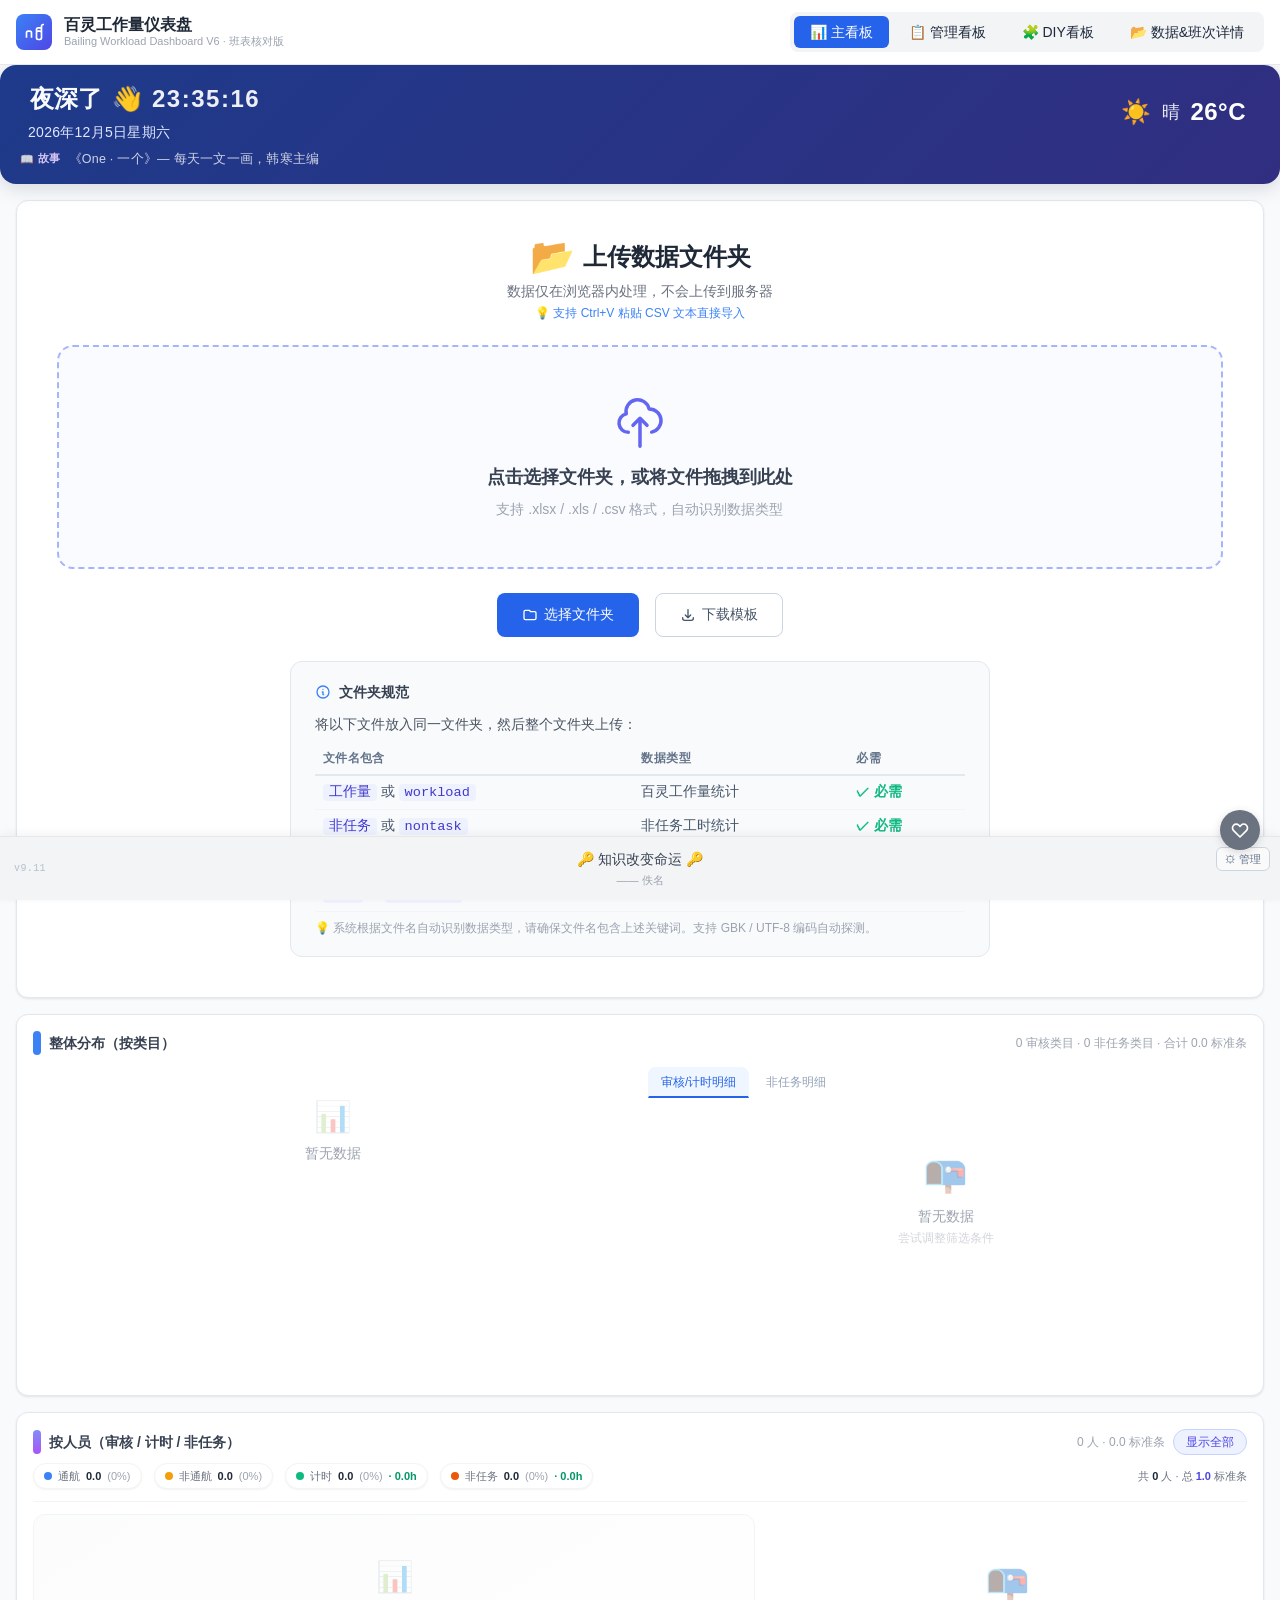
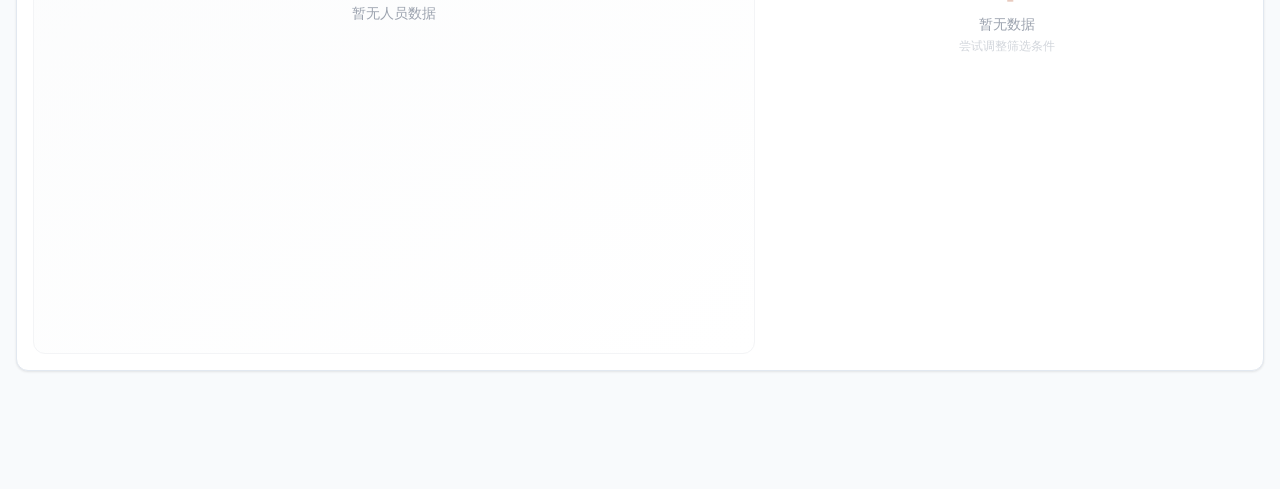
==== commit 48bbfb29: "V9.11: 单日工作量异常 category 从 utilization 改为 workload 问题 - daily_below / daily_over（单日标准条偏离班次理论区间）的 cate" ====
--- a/bailing-dashboard.html
+++ b/bailing-dashboard.html
@@ -1,4 +1,4 @@
-<!-- Bailing Dashboard V9.10 - 20260909 - 上传模式+下载离线版 -->
+<!-- Bailing Dashboard V9.11 - 20260909 - 上传模式+下载离线版 -->
 <!--
   ===== 近期版本变更 =====
   V9.5.2 (2026-08-31) 修复「非任务工时统计」被误判成异常表导致 DIY 非任务无数据；
@@ -23,6 +23,9 @@
                       precomputeUtilRateFinal / calcUtilStats 改成统一口径：直接取底表 _utilRate 原值，
                       不再用公式重算，也不再做 11h 封顶修正（_baseAnomaly/_tongH_corrected 不再被设置），
                       保留 shouldSkipFormulaUtil 跳过规则 + utilRateOverrides 手动覆盖优先级
+  V9.11  (2026-09-09) 单日标准条异常 daily_below / daily_over 的 category 从 'utilization' 改为 'workload'，
+                      防止「工作量偏高」被误标成「利用率」类别（97% 利用率正常的人被判成「利用率/严重」，
+                      实际是工作量超出班次理论区间 5×tol；异常页类型列不再误导）
 -->
 <!DOCTYPE html>
 <html lang="zh-CN">
@@ -33,7 +36,7 @@
 <meta http-equiv="Cache-Control" content="no-cache, no-store, must-revalidate">
 <meta http-equiv="Pragma" content="no-cache">
 <meta http-equiv="Expires" content="0">
-<title>百灵工作量仪表盘 V9.10</title>
+<title>百灵工作量仪表盘 V9.11</title>
 <link rel="stylesheet" href="vendor/tailwind.min.css">
 <script src="vendor/chart.umd.min.js"></script>
 <script src="vendor/xlsx.full.min.js"></script>
@@ -1571,7 +1574,7 @@
   <div class="inspiration-author" id="inspirationAuthor">—— 加油的打工人</div>
   <button onclick="openInspirationManager()" style="position:absolute;right:10px;top:10px;background:rgba(255,255,255,0.6);border:1px solid #cbd5e1;color:#64748b;border-radius:6px;padding:3px 8px;font-size:11px;cursor:pointer;" title="管理语录">⚙ 管理</button>
   <!-- V8.48：版本号挪到这里（右下小角标），主看板顶部不再占位 -->
-  <span style="position:absolute;left:14px;top:50%;transform:translateY(-50%);font-size:10px;color:#94a3b8;font-weight:500;letter-spacing:0.4px;font-family:ui-monospace,SFMono-Regular,Menlo,Consolas,monospace;opacity:0.65;" title="当前版本 V9.10（2026-09-09）">v9.10</span>
+  <span style="position:absolute;left:14px;top:50%;transform:translateY(-50%);font-size:10px;color:#94a3b8;font-weight:500;letter-spacing:0.4px;font-family:ui-monospace,SFMono-Regular,Menlo,Consolas,monospace;opacity:0.65;" title="当前版本 V9.11（2026-09-09）">v9.11</span>
 </div>
 
 <!-- Modal: Daily Row CRUD -->
@@ -3646,7 +3649,7 @@
       if (d.totalStd > 5 && d.totalStd < dayRange.low) {
         anomalies.push({
           emp: empKey, date: dateKey,
-          category: 'utilization', type: 'daily_below', level,
+          category: 'workload', type: 'daily_below', level,
           summary: att.type === 'full' ? '全天班工作量偏低' : '半天班工作量偏低',
           detail: {
             班次类型: att.label || '—', 实际标准条: d.totalStd.toFixed(1),
@@ -3663,7 +3666,7 @@
       if (d.totalStd > dayRange.high) {
         anomalies.push({
           emp: empKey, date: dateKey,
-          category: 'utilization', type: 'daily_over', level,
+          category: 'workload', type: 'daily_over', level,
           summary: att.type === 'full' ? '全天班工作量偏高' : '半天班工作量偏高',
           detail: {
             班次类型: att.label || '—', 实际标准条: d.totalStd.toFixed(1),
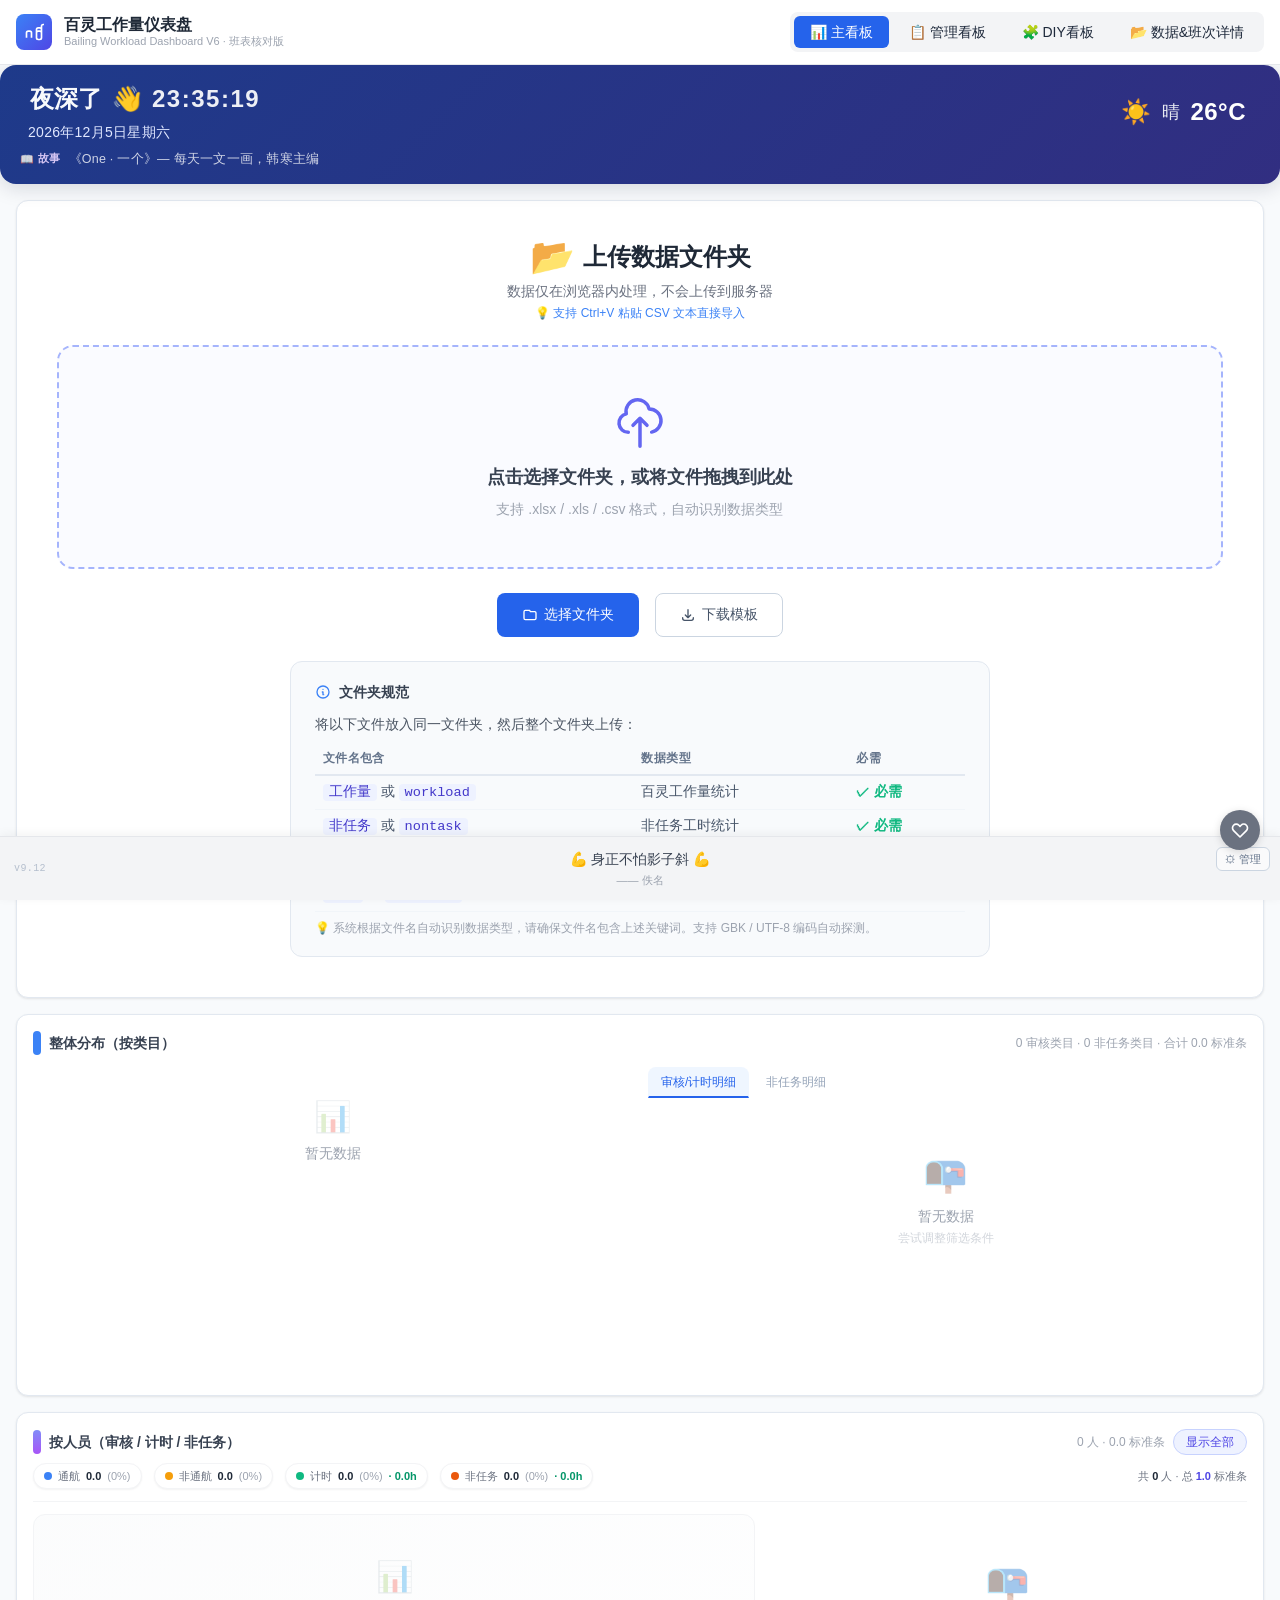
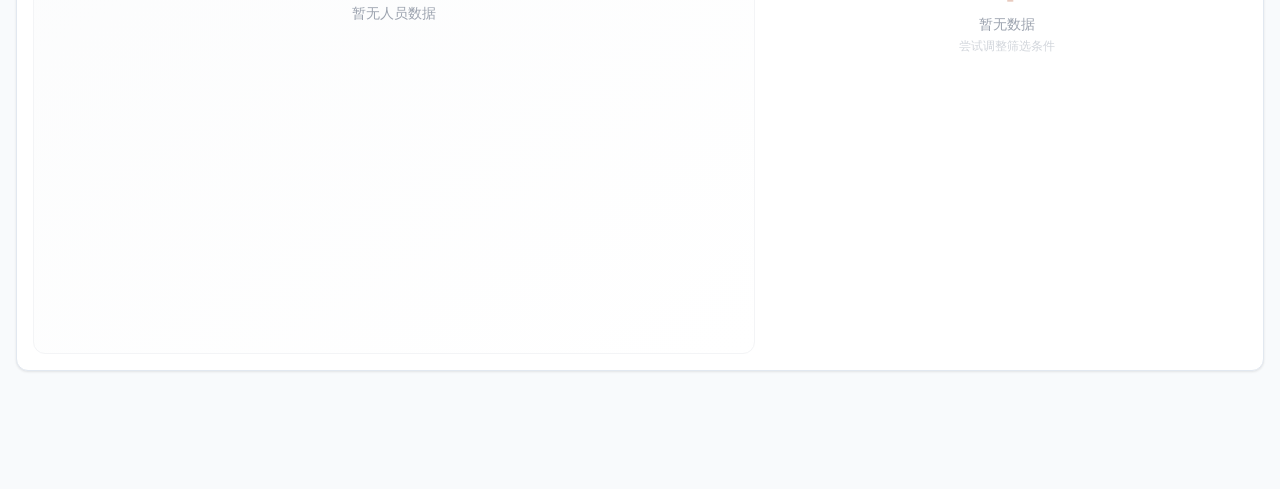
==== commit 916cf51c: "V9.12: 再清理 4 处 utilization 类别误归类 问题 - V9.11 只改了 daily_below / daily_over（单日标准条）—— 用户立即又报「利用率异常」 - 这次" ====
--- a/bailing-dashboard.html
+++ b/bailing-dashboard.html
@@ -1,4 +1,4 @@
-<!-- Bailing Dashboard V9.11 - 20260909 - 上传模式+下载离线版 -->
+<!-- Bailing Dashboard V9.12 - 20260909 - 上传模式+下载离线版 -->
 <!--
   ===== 近期版本变更 =====
   V9.5.2 (2026-08-31) 修复「非任务工时统计」被误判成异常表导致 DIY 非任务无数据；
@@ -26,6 +26,10 @@
   V9.11  (2026-09-09) 单日标准条异常 daily_below / daily_over 的 category 从 'utilization' 改为 'workload'，
                       防止「工作量偏高」被误标成「利用率」类别（97% 利用率正常的人被判成「利用率/严重」，
                       实际是工作量超出班次理论区间 5×tol；异常页类型列不再误导）
+  V9.12  (2026-09-09) 再清理 4 处 utilization 误归类：timing_spike / nontask_spike / attend_no_data / period_below|over
+                      全部改为 workload —— 这几类异常讲的是「计时/非任务/工作量/周期」结构问题，
+                      跟工时利用率没关系，summary 都是「非任务时长偏高」「全天班工作量偏低」之类。
+                      现在只剩 A7/A8 两条真正的「工时利用率」异常在 utilization 类别下
 -->
 <!DOCTYPE html>
 <html lang="zh-CN">
@@ -36,7 +40,7 @@
 <meta http-equiv="Cache-Control" content="no-cache, no-store, must-revalidate">
 <meta http-equiv="Pragma" content="no-cache">
 <meta http-equiv="Expires" content="0">
-<title>百灵工作量仪表盘 V9.11</title>
+<title>百灵工作量仪表盘 V9.12</title>
 <link rel="stylesheet" href="vendor/tailwind.min.css">
 <script src="vendor/chart.umd.min.js"></script>
 <script src="vendor/xlsx.full.min.js"></script>
@@ -1574,7 +1578,7 @@
   <div class="inspiration-author" id="inspirationAuthor">—— 加油的打工人</div>
   <button onclick="openInspirationManager()" style="position:absolute;right:10px;top:10px;background:rgba(255,255,255,0.6);border:1px solid #cbd5e1;color:#64748b;border-radius:6px;padding:3px 8px;font-size:11px;cursor:pointer;" title="管理语录">⚙ 管理</button>
   <!-- V8.48：版本号挪到这里（右下小角标），主看板顶部不再占位 -->
-  <span style="position:absolute;left:14px;top:50%;transform:translateY(-50%);font-size:10px;color:#94a3b8;font-weight:500;letter-spacing:0.4px;font-family:ui-monospace,SFMono-Regular,Menlo,Consolas,monospace;opacity:0.65;" title="当前版本 V9.11（2026-09-09）">v9.11</span>
+  <span style="position:absolute;left:14px;top:50%;transform:translateY(-50%);font-size:10px;color:#94a3b8;font-weight:500;letter-spacing:0.4px;font-family:ui-monospace,SFMono-Regular,Menlo,Consolas,monospace;opacity:0.65;" title="当前版本 V9.12（2026-09-09）">v9.12</span>
 </div>
 
 <!-- Modal: Daily Row CRUD -->
@@ -3430,7 +3434,7 @@
       anomalies.push({
         emp: empKey,
         date: dateKey,
-        category: 'utilization',
+        category: 'workload',
         type: 'timing_spike',
         level: timingLevel,
         summary: '计时任务时长异常偏高',
@@ -3450,7 +3454,7 @@
       anomalies.push({
         emp: empKey,
         date: dateKey,
-        category: 'utilization',
+        category: 'workload',
         type: 'nontask_spike',
         level: ntLevel,
         summary: '非任务时长偏高',
@@ -3729,7 +3733,7 @@
     }
     anomalies.push({
       emp: emp, date: date,
-      category: 'utilization', type: 'attend_no_data',
+      category: 'workload', type: 'attend_no_data',
       level: dataStd < 0 ? 'high' : 'medium',
       summary: dataStd < 0 ? '出勤但无工作量' : '出勤但标准条极低',
       detail: { 员工:emp, 日期:date, 班次:scName, 标准条: dataStd<0?'无记录':dataStd.toFixed(1) },
@@ -3875,7 +3879,7 @@
     anomalies.push({
       emp: g.emp,
       date: g.dateFrom + ' ~ ' + g.dateTo,
-      category: 'utilization',
+      category: 'workload',
       type: diff < 0 ? 'period_below' : 'period_over',
       level,
       summary: '周期标准条' + (diff < 0 ? '偏低' : '偏高'),
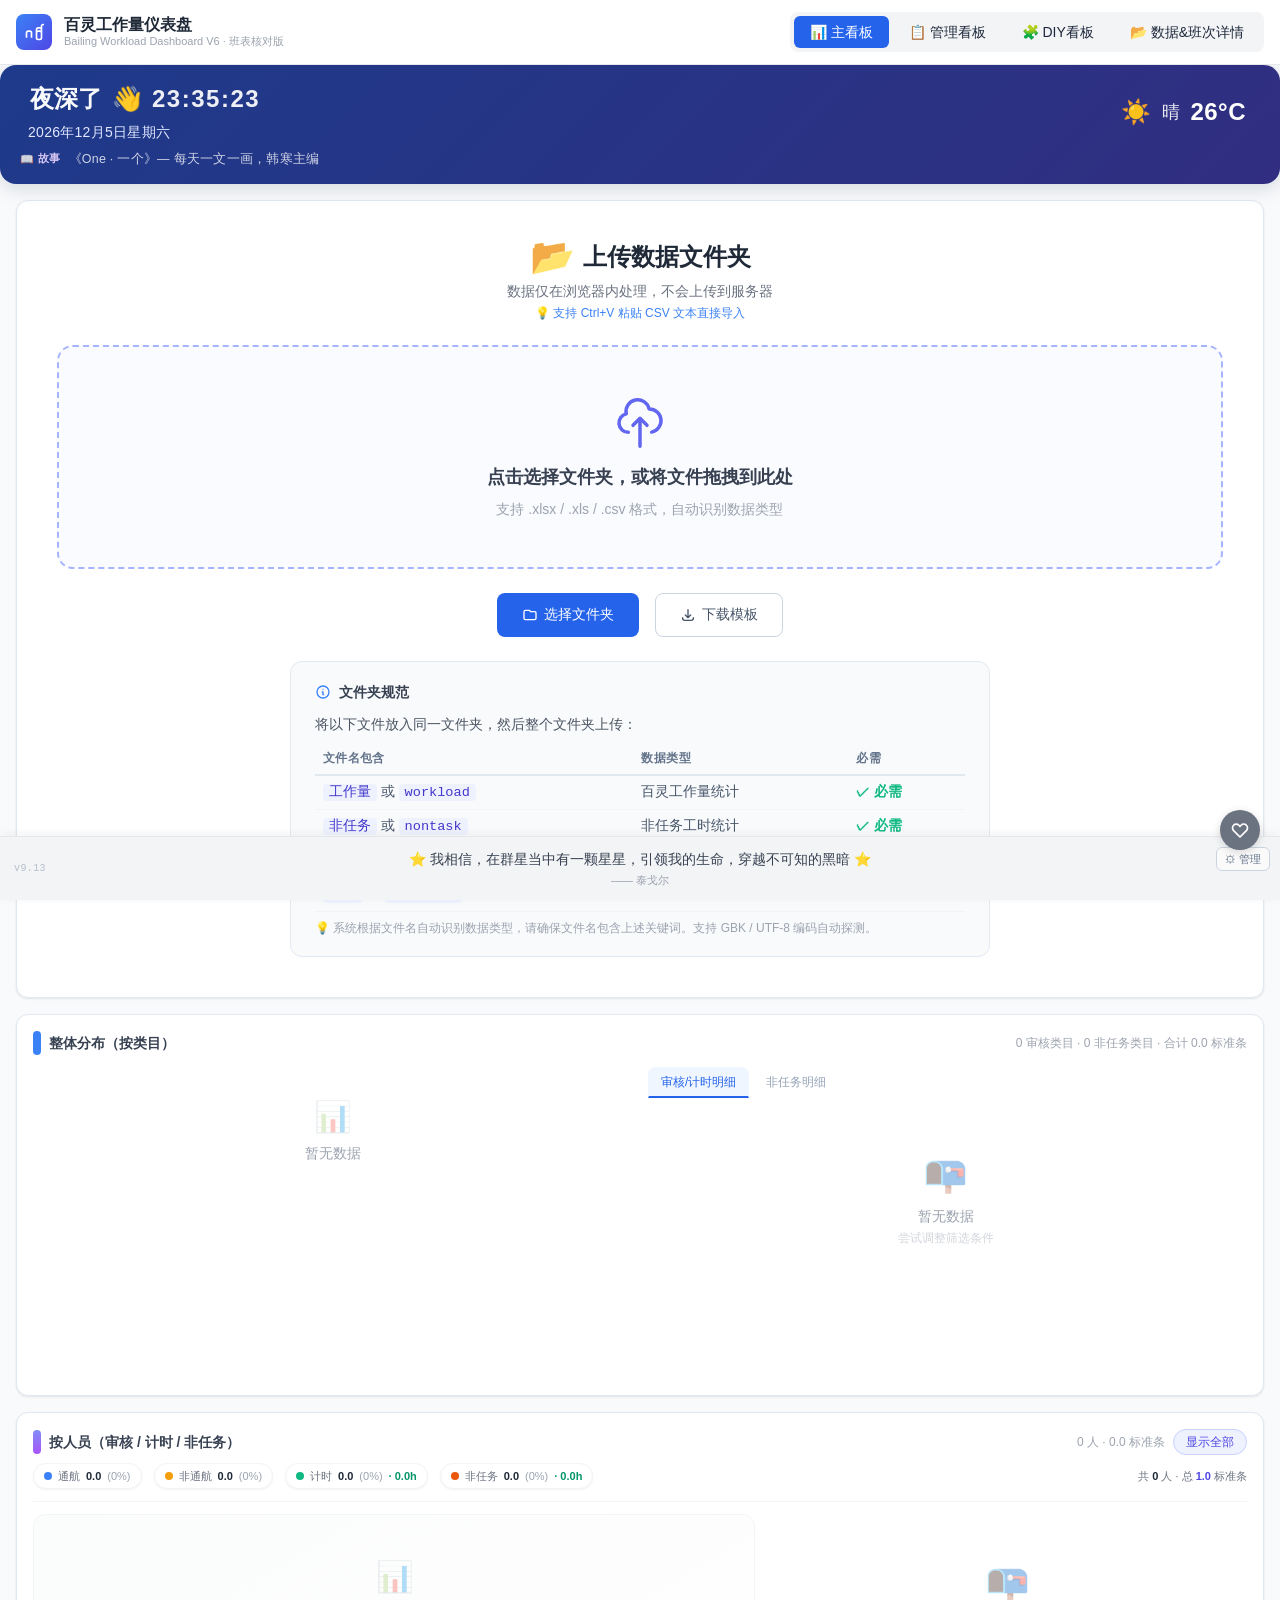
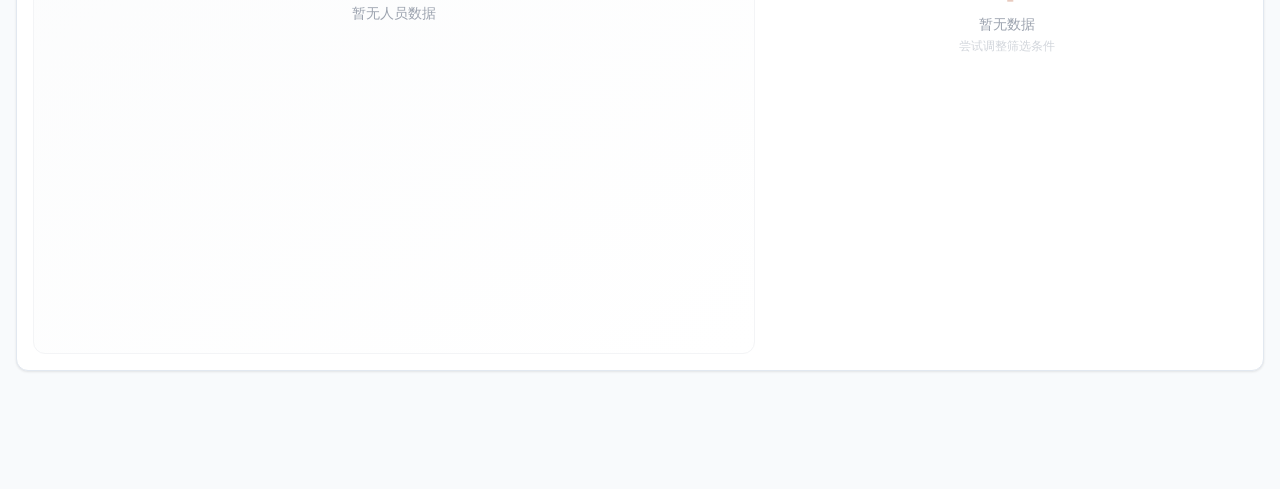
==== commit c2c8b7de: "V9.13: 跨日早班1 豁免（±135）+ 工作量白名单 问题 - 截图里刘芳好/李亚婷/孙旺/薛健超/徐明/杨鹤等 875 条 125 条产出的都被标   "工作量/严重"，但这是早班1 跨日影响" ====
--- a/bailing-dashboard.html
+++ b/bailing-dashboard.html
@@ -1,9 +1,9 @@
-<!-- Bailing Dashboard V9.12 - 20260909 - 上传模式+下载离线版 -->
+<!-- Bailing Dashboard V9.13 - 20260909 - 上传模式+下载离线版 -->
 <!--
   ===== 近期版本变更 =====
   V9.5.2 (2026-08-31) 修复「非任务工时统计」被误判成异常表导致 DIY 非任务无数据；
                       修复「班次内/班次外」异常盘点表被误判成排班表；
-                      修正 utilRows 中/英文名不对称导致丢人；新增出勤无产量/无数据补行注入
+                      修正 utilRows 中/英文名不对称导致丢人；新增出勤无无产出/无数据补行注入
   V9.6   (2026-08-31) 暂离 + 工时利用率分级配色并显示单位、异常加 ⚠；
                       DIY 编辑器支持改公式 / 改单位 / 多表多列多选 / 实时预览；
                       DIY 与主看板项目分组联动（项目 tabs，跳转只带当前项目）
@@ -30,6 +30,13 @@
                       全部改为 workload —— 这几类异常讲的是「计时/非任务/工作量/周期」结构问题，
                       跟工时利用率没关系，summary 都是「非任务时长偏高」「全天班工作量偏低」之类。
                       现在只剩 A7/A8 两条真正的「工时利用率」异常在 utilization 类别下
+  V9.13  (2026-09-09) 跨日早班1 豁免：早班1=07:00-16:00，06:00-07:00 的 1h（125 条）会被记到前一天
+                      → 当天是早班1 少 125（±135 豁免），当天是早班1 的前一天多 125（±135 豁免）
+                      → 之前 daily_below 把这种 875 条 / 125 条误报成"严重"，现在不报了；
+                      新增工作量白名单豁免：管理看板「🛡 豁免白名单」按钮 → textarea 编辑中文姓名
+                      → 这些人跳过 A3 timing_spike / A4 nontask_spike / A12 attend_no_data /
+                        daily_below/over / period_below/over 共 6 类工作量异常
+                      → 不影响 A7/A8（工时利用率）、A11（考勤）等真正的人员异常
 -->
 <!DOCTYPE html>
 <html lang="zh-CN">
@@ -40,7 +47,7 @@
 <meta http-equiv="Cache-Control" content="no-cache, no-store, must-revalidate">
 <meta http-equiv="Pragma" content="no-cache">
 <meta http-equiv="Expires" content="0">
-<title>百灵工作量仪表盘 V9.12</title>
+<title>百灵工作量仪表盘 V9.13</title>
 <link rel="stylesheet" href="vendor/tailwind.min.css">
 <script src="vendor/chart.umd.min.js"></script>
 <script src="vendor/xlsx.full.min.js"></script>
@@ -1141,6 +1148,7 @@
         <label class="text-xs text-gray-500">单次&gt;<input type="number" id="cfgZanliSingle" class="w-12 border border-gray-200 rounded px-1 py-0.5 text-center" style="font-size:11px;">min</label>
         <label class="text-xs text-gray-500">利用率缺口&gt;<input type="number" id="cfgUtilGap" class="w-12 border border-gray-200 rounded px-1 py-0.5 text-center" style="font-size:11px;">h</label>
         <button onclick="applyAnomalyConfig()" class="btn btn-outline btn-sm" style="padding:3px 8px;font-size:11px;">应用</button>
+        <button onclick="openWorkloadExemptEditor()" class="btn btn-outline btn-sm" style="padding:3px 8px;font-size:11px;background:#eef2ff;color:#4338ca;border-color:#c7d2fe;">🛡 豁免白名单(<span id="exemptCount">0</span>)</button>
       </div>
       <div class="flex items-center gap-2">
         <input type="date" id="mgrDateFrom" class="text-xs border border-gray-200 rounded-md px-2 py-1" onchange="renderManageBoard()">
@@ -1578,7 +1586,7 @@
   <div class="inspiration-author" id="inspirationAuthor">—— 加油的打工人</div>
   <button onclick="openInspirationManager()" style="position:absolute;right:10px;top:10px;background:rgba(255,255,255,0.6);border:1px solid #cbd5e1;color:#64748b;border-radius:6px;padding:3px 8px;font-size:11px;cursor:pointer;" title="管理语录">⚙ 管理</button>
   <!-- V8.48：版本号挪到这里（右下小角标），主看板顶部不再占位 -->
-  <span style="position:absolute;left:14px;top:50%;transform:translateY(-50%);font-size:10px;color:#94a3b8;font-weight:500;letter-spacing:0.4px;font-family:ui-monospace,SFMono-Regular,Menlo,Consolas,monospace;opacity:0.65;" title="当前版本 V9.12（2026-09-09）">v9.12</span>
+  <span style="position:absolute;left:14px;top:50%;transform:translateY(-50%);font-size:10px;color:#94a3b8;font-weight:500;letter-spacing:0.4px;font-family:ui-monospace,SFMono-Regular,Menlo,Consolas,monospace;opacity:0.65;" title="当前版本 V9.13（2026-09-09）">v9.13</span>
 </div>
 
 <!-- Modal: Daily Row CRUD -->
@@ -1666,6 +1674,7 @@
   trendChart: null,
   boardInited: false,
   utilRateOverrides: {}, // 工时利用率人工修正值 key->rate
+  workloadExemptSet: new Set(), // V9.13：工作量异常豁免名单（中文姓名集合）—— 跳过 daily_below/over、timing_spike、nontask_spike、attend_no_data、period_below/over
   utilTrendChart: null,
   taskTrendChart: null,
   workloadPieChart: null,
@@ -3426,9 +3435,9 @@
 
     // ========== A3: 计时任务激增 ==========
     // V8.95：只有当标准条也偏离正常范围时才报（纯计时人员全天计时是正常的）
-    const dayRange3 = getDailyStdRange(att);
+    const dayRange3 = getDailyStdRange(att, d.emp, d.date);
     const stdInRange = dayRange3 ? (d.totalStd >= dayRange3.low && d.totalStd <= dayRange3.high) : true;
-    if (attendH > 0 && offlineTimingH > attendH * 0.8 && !stdInRange) {
+    if (attendH > 0 && offlineTimingH > attendH * 0.8 && !stdInRange && !isWorkloadExempt(empKey, d.uin)) {
       const timingRatio = offlineTimingH / attendH;
       const timingLevel = timingRatio > 1.2 ? 'high' : timingRatio > 1.0 ? 'medium' : 'low';
       anomalies.push({
@@ -3448,7 +3457,7 @@
     }
 
     // ========== A4: 非任务激增（非任务 > 出勤×50%）==========
-    if (attendH > 0 && nontaskH > attendH * 0.5) {
+    if (attendH > 0 && nontaskH > attendH * 0.5 && !isWorkloadExempt(empKey, d.uin)) {
       const ntRatio = nontaskH / attendH;
       const ntLevel = ntRatio > 0.8 ? 'high' : ntRatio > 0.6 ? 'medium' : 'low';
       anomalies.push({
@@ -3640,10 +3649,11 @@
       });
     }
 
-    // ========== V8.74 单日标准条异常（按班次动态区间，允差 ±10.42 条）==========
-    // 等级：严重(>5×tol=52.08)  一般(>2.5×tol=26.04)  轻微(0~2.5×tol)
-    const dayRange = getDailyStdRange(att);
-    if (dayRange) {
+    // ========== V8.74 单日标准条异常（按班次动态区间，允差 ±10.42 条；V9.13 跨日早班1 扩到 ±135）==========
+    // 等级：严重(>5×tol)  一般(>2.5×tol)  轻微(0~2.5×tol)
+    const dayRange = getDailyStdRange(att, empKey, dateKey);
+    const workloadExempt = isWorkloadExempt(empKey, d.uin);
+    if (dayRange && !workloadExempt) {
       const diff = d.totalStd - dayRange.expected;
       const absDiff = Math.abs(diff);
       const tol = dayRange.tol;
@@ -3731,6 +3741,8 @@
         if(!cn2 || !App.filteredData.some(d=>d.emp===cn2)) continue;
       }
     }
+    // V9.13：工作量白名单豁免
+    if(isWorkloadExempt(emp, '')) continue;
     anomalies.push({
       emp: emp, date: date,
       category: 'workload', type: 'attend_no_data',
@@ -3871,6 +3883,8 @@
   const TOL_HIGH = BAILING_RULES.PERIOD_TOL_HIGH;  // +125
   for (const g of byEmp.values()){
     if (g.expected <= 0) continue;
+    // V9.13：工作量白名单豁免（跳过周期标准条偏离）
+    if (isWorkloadExempt(g.emp, '')) continue;
     const diff = g.total - g.expected;  // 正=偏高，负=偏低
     // 偏低：diff < TOL_LOW（即 < -67.5）；偏高：diff > TOL_HIGH（即 > 125）
     if (diff >= TOL_LOW && diff <= TOL_HIGH) continue; // 正常区间
@@ -4025,6 +4039,8 @@
   PERIOD_TOL_LOW: -67.5,                 // 周期低于理论 67.5 条为异常
   PERIOD_TOL_HIGH: 125,                  // 周期高于理论 125 条为异常
   UTIL_HOUR_CAP: 11,                     // 通航+计时+计量+非通航折算 > 11h 视为异常
+  // V9.13：跨日早班1 豁免（早班1 = 07:00-16:00，06:00-07:00 的 1h=125 条 会被记到前一天）
+  CROSS_DAY_ZAO_BAN1_TOL: 135,            // 单日标准条允差从 ±10.42 扩到 ±135（125+10.42），覆盖跨日 125 + 日常 10.42
   // V8.95 统一利用率异常阈值
   UTIL_NORMAL_LOW: 81.25,               // 正常下限
   UTIL_NORMAL_HIGH: 130,                // 正常上限
@@ -4088,11 +4104,41 @@
     default:        return 0;
   }
 }
-/** 单日标准条正常区间 [expected - ±, expected + ±]；无 expected 时退回静态阈值 */
-function getDailyStdRange(att){
+
+/**
+ * V9.13：跨日早班1 判定
+ *   早班1 = 07:00-16:00，但实际打卡从 06:00 开始，06:00-07:00 的 1h（125 条）会被记到前一天
+ *   所以「当天」是早班1 时：当天少 125；「当天」的明天是早班1 时：当天多 125
+ *   两者都是正常现象，不应该报 daily_below / daily_over
+ *   返回 true 表示「跨日衔接」 → getDailyStdRange 把允差从 ±10.42 扩到 ±CROSS_DAY_ZAO_BAN1_TOL（默认 135）
+ */
+function isCrossDayZaoBan1(emp, date) {
+  if (!emp || !date || !App.scheduleMap) return false;
+  const d = new Date(date + 'T00:00:00');
+  if (isNaN(d.getTime())) return false;
+  // 当天是不是早班1（早班1 那天少 125）
+  const todaySc = App.scheduleMap[emp + '_' + date] ||
+                  (App.enToCnMap && App.scheduleMap[(App.enToCnMap.get(emp) || '') + '_' + date]);
+  if (todaySc && String(todaySc.code || '').trim() === '早班1') return true;
+  // 明天是不是早班1（明天是早班1 的话，今天多 125 → 早班1 的前一天）
+  const next = new Date(d); next.setDate(next.getDate() + 1);
+  const nextStr = next.getFullYear() + '-' + String(next.getMonth()+1).padStart(2,'0') + '-' + String(next.getDate()).padStart(2,'0');
+  const nextSc = App.scheduleMap[emp + '_' + nextStr] ||
+                 (App.enToCnMap && App.scheduleMap[(App.enToCnMap.get(emp) || '') + '_' + nextStr]);
+  if (nextSc && String(nextSc.code || '').trim() === '早班1') return true;
+  return false;
+}
+
+/** 单日标准条正常区间 [expected - ±, expected + ±]；无 expected 时退回静态阈值
+ *  V9.13：跨日早班1 时允差从 ±10.42 扩到 ±CROSS_DAY_ZAO_BAN1_TOL（默认 135 = 125 + 10.42）
+ */
+function getDailyStdRange(att, emp, date){
   const expected = getExpectedStdByAtt(att);
-  const tol = BAILING_RULES.DAILY_TOLERANCE_STD;
-  if (expected > 0) return { low: expected - tol, high: expected + tol, expected, tol };
+  let tol = BAILING_RULES.DAILY_TOLERANCE_STD;
+  if (expected > 0 && emp && date && isCrossDayZaoBan1(emp, date)) {
+    tol = Math.max(tol, BAILING_RULES.CROSS_DAY_ZAO_BAN1_TOL || 135);
+  }
+  if (expected > 0) return { low: expected - tol, high: expected + tol, expected, tol, _crossDayExempt: tol > BAILING_RULES.DAILY_TOLERANCE_STD };
   // 没有班次信息：返回 null 表示不做区间判断
   return null;
 }
@@ -4109,7 +4155,7 @@
   if(isIgnoredRow(d)) return {code:'ignored',cls:'status-ignored',txt:'已忽略'};
   // V8.89：只看标准条，显示达成百分比
   const att = getAttendance(d.emp, d.date, d.uin, d.empEn);
-  const range = getDailyStdRange(att);
+  const range = getDailyStdRange(att, d.emp, d.date);
   if (range && range.expected > 0){
     const pct = (d.totalStd / range.expected * 100);
     const absDiff = Math.abs(d.totalStd - range.expected);
@@ -4208,7 +4254,7 @@
   if(App.sortField==='abnormal') {
     const getPct = (d) => {
       const att = getAttendance(d.emp, d.date, d.uin, d.empEn);
-      const range = getDailyStdRange(att);
+      const range = getDailyStdRange(att, d.emp, d.date);
       if (range && range.expected > 0) return d.totalStd / range.expected * 100;
       return 100; // 无班次当 100% 处理
     };
@@ -5530,7 +5576,7 @@
     const ek = x.emp || x.empEn || x.uin || '';
     if (!ek || !x.date) continue;
     const att = getAttendance(x.emp, x.date, x.uin, x.empEn);
-    const range = getDailyStdRange(att);
+    const range = getDailyStdRange(att, x.emp, x.date);
     if (range) {
       const absDiff = Math.abs((x.totalStd || 0) - range.expected);
       if (absDiff > range.tol * BAILING_RULES.DAILY_LEVEL_HIGH) continue; // 严重异常剔除
@@ -5811,6 +5857,25 @@
   // 第二天排班存在且 code === '早班1' → 不跳过；否则（无排班 / 不是早班1）→ 跳过
   if (sc && String(sc.code || '').trim() === '早班1') return false;
   return true;
+}
+
+/**
+ * V9.13：工作量异常白名单豁免判定
+ *   用户在 App.workloadExemptSet 里填的中文名（或 UIN），跳过这些异常：
+ *     - A3 timing_spike（计时任务激增）
+ *     - A4 nontask_spike（非任务激增）
+ *     - A12 attend_no_data（出勤但无量级）
+ *     - daily_below / daily_over（单日标准条偏离）
+ *     - period_below / period_over（周期标准条偏离）
+ *   不影响 A7/A8（工时利用率）、A11（考勤）等真正的人员异常
+ *   默认空集合 → 所有人都报；用户在 localStorage 'bailing_workload_exempt' 里编辑
+ */
+function isWorkloadExempt(emp, uin) {
+  const set = App.workloadExemptSet;
+  if (!set || set.size === 0) return false;
+  if (emp && set.has(emp)) return true;
+  if (uin && set.has(uin)) return true;
+  return false;
 }
 
 /**
@@ -12622,6 +12687,67 @@
   if(typeof renderManageBoard==='function') renderManageBoard();
 }
 
+// V9.13：工作量白名单豁免（持久化 + 应用）
+function applyWorkloadExempt(rawList){
+  const arr = (rawList || '').split(/[,\s，\n]+/).map(s=>s.trim()).filter(Boolean);
+  App.workloadExemptSet = new Set(arr);
+  try{ localStorage.setItem('bailing_workload_exempt', (rawList||'').trim()); }catch(e){}
+  _fsShowSyncHint('已豁免 '+App.workloadExemptSet.size+' 人', 2000);
+  if(typeof checkAlerts==='function') checkAlerts();
+  if(typeof renderFilteredAlerts==='function') renderFilteredAlerts();
+}
+function loadWorkloadExempt(){
+  try{
+    const raw = localStorage.getItem('bailing_workload_exempt') || '';
+    App.workloadExemptSet = new Set(raw.split(/[,\s，\n]+/).map(s=>s.trim()).filter(Boolean));
+  }catch(e){ App.workloadExemptSet = new Set(); }
+  // V9.13：同步徽标
+  const el = document.getElementById('exemptCount');
+  if (el) el.textContent = (App.workloadExemptSet && App.workloadExemptSet.size) || 0;
+}
+
+// V9.13：豁免白名单编辑器（弹 modal）
+function openWorkloadExemptEditor(){
+  const existing = document.getElementById('workloadExemptModal');
+  if (existing) existing.parentNode.removeChild(existing);
+  const current = Array.from(App.workloadExemptSet || []).join('，');
+  const html = `
+    <div id="workloadExemptModal" style="position:fixed;inset:0;background:rgba(15,23,42,.45);z-index:9999;display:flex;align-items:center;justify-content:center;">
+      <div style="background:#fff;border-radius:12px;width:520px;max-width:92vw;padding:20px 22px;box-shadow:0 8px 32px rgba(15,23,42,.18);">
+        <div style="display:flex;justify-content:space-between;align-items:center;margin-bottom:14px;">
+          <h3 style="font-size:15px;font-weight:700;color:#1e293b;margin:0;">🛡 工作量异常豁免白名单</h3>
+          <button onclick="document.getElementById('workloadExemptModal').remove()" style="background:transparent;border:0;color:#64748b;font-size:18px;cursor:pointer;">×</button>
+        </div>
+        <div style="font-size:12px;color:#64748b;margin-bottom:8px;line-height:1.6;">
+          白名单内的人，以下工作量异常自动豁免（不再上报）：
+          <div style="margin-top:6px;color:#475569;font-size:11px;background:#f8fafc;padding:8px 10px;border-radius:6px;">
+            • A3 计时任务激增 &nbsp; • A4 非任务时长偏高 &nbsp; • A12 出勤但无量级<br>
+            • 单日标准条偏低/偏高（daily_below/over）<br>
+            • 周期标准条偏低/偏高（period_below/over）
+          </div>
+          <div style="margin-top:6px;color:#475569;font-size:11px;">
+            不影响 A7/A8（工时利用率）、A11（考勤）等真正的人员异常。<br>
+            跨日早班1豁免（±135）已自动生效，无需加白名单。
+          </div>
+        </div>
+        <div style="margin-bottom:12px;">
+          <label style="display:block;font-size:12px;color:#475569;margin-bottom:4px;">白名单（中文姓名 或 UIN，逗号/换行/空格分隔）</label>
+          <textarea id="workloadExemptInput" style="width:100%;height:140px;border:1px solid #e2e8f0;border-radius:8px;padding:10px 12px;font-size:13px;font-family:ui-monospace,Menlo,Consolas,monospace;resize:vertical;box-sizing:border-box;">${escHtml(current)}</textarea>
+        </div>
+        <div style="display:flex;justify-content:flex-end;gap:8px;">
+          <button onclick="document.getElementById('workloadExemptModal').remove()" style="padding:6px 14px;font-size:12px;background:#fff;color:#64748b;border:1px solid #e2e8f0;border-radius:6px;cursor:pointer;">取消</button>
+          <button onclick="saveWorkloadExempt()" style="padding:6px 14px;font-size:12px;background:#4338ca;color:#fff;border:0;border-radius:6px;cursor:pointer;font-weight:600;">保存</button>
+        </div>
+      </div>
+    </div>`;
+  document.body.insertAdjacentHTML('beforeend', html);
+}
+function saveWorkloadExempt(){
+  const raw = (document.getElementById('workloadExemptInput')?.value || '').trim();
+  applyWorkloadExempt(raw);
+  document.getElementById('workloadExemptModal')?.remove();
+}
+
 // V9.5：DIY 看板指标引擎（重构：中文姓名主键 + 纯中文显示 + 可编辑指标）
 // ============================================================
 
@@ -14471,6 +14597,7 @@
     }
   }catch(e){}
   loadScheduleStorage();
+  loadWorkloadExempt();
 }
 function saveScheduleStorage(){ if(typeof BailingPersistence!=='undefined'){BailingPersistence.saveSchedule();return;} try{localStorage.setItem('bailing_schedule',JSON.stringify({map:App.scheduleMap,matrix:App.scheduleMatrix}));}catch(e){} }
 function loadScheduleStorage(){ if(typeof BailingPersistence!=='undefined'){BailingPersistence.loadSchedule();return;} try{const raw=localStorage.getItem('bailing_schedule');if(raw){const d=JSON.parse(raw);if(d.map)App.scheduleMap=d.map;if(d.matrix)App.scheduleMatrix=d.matrix;}}catch(e){} }
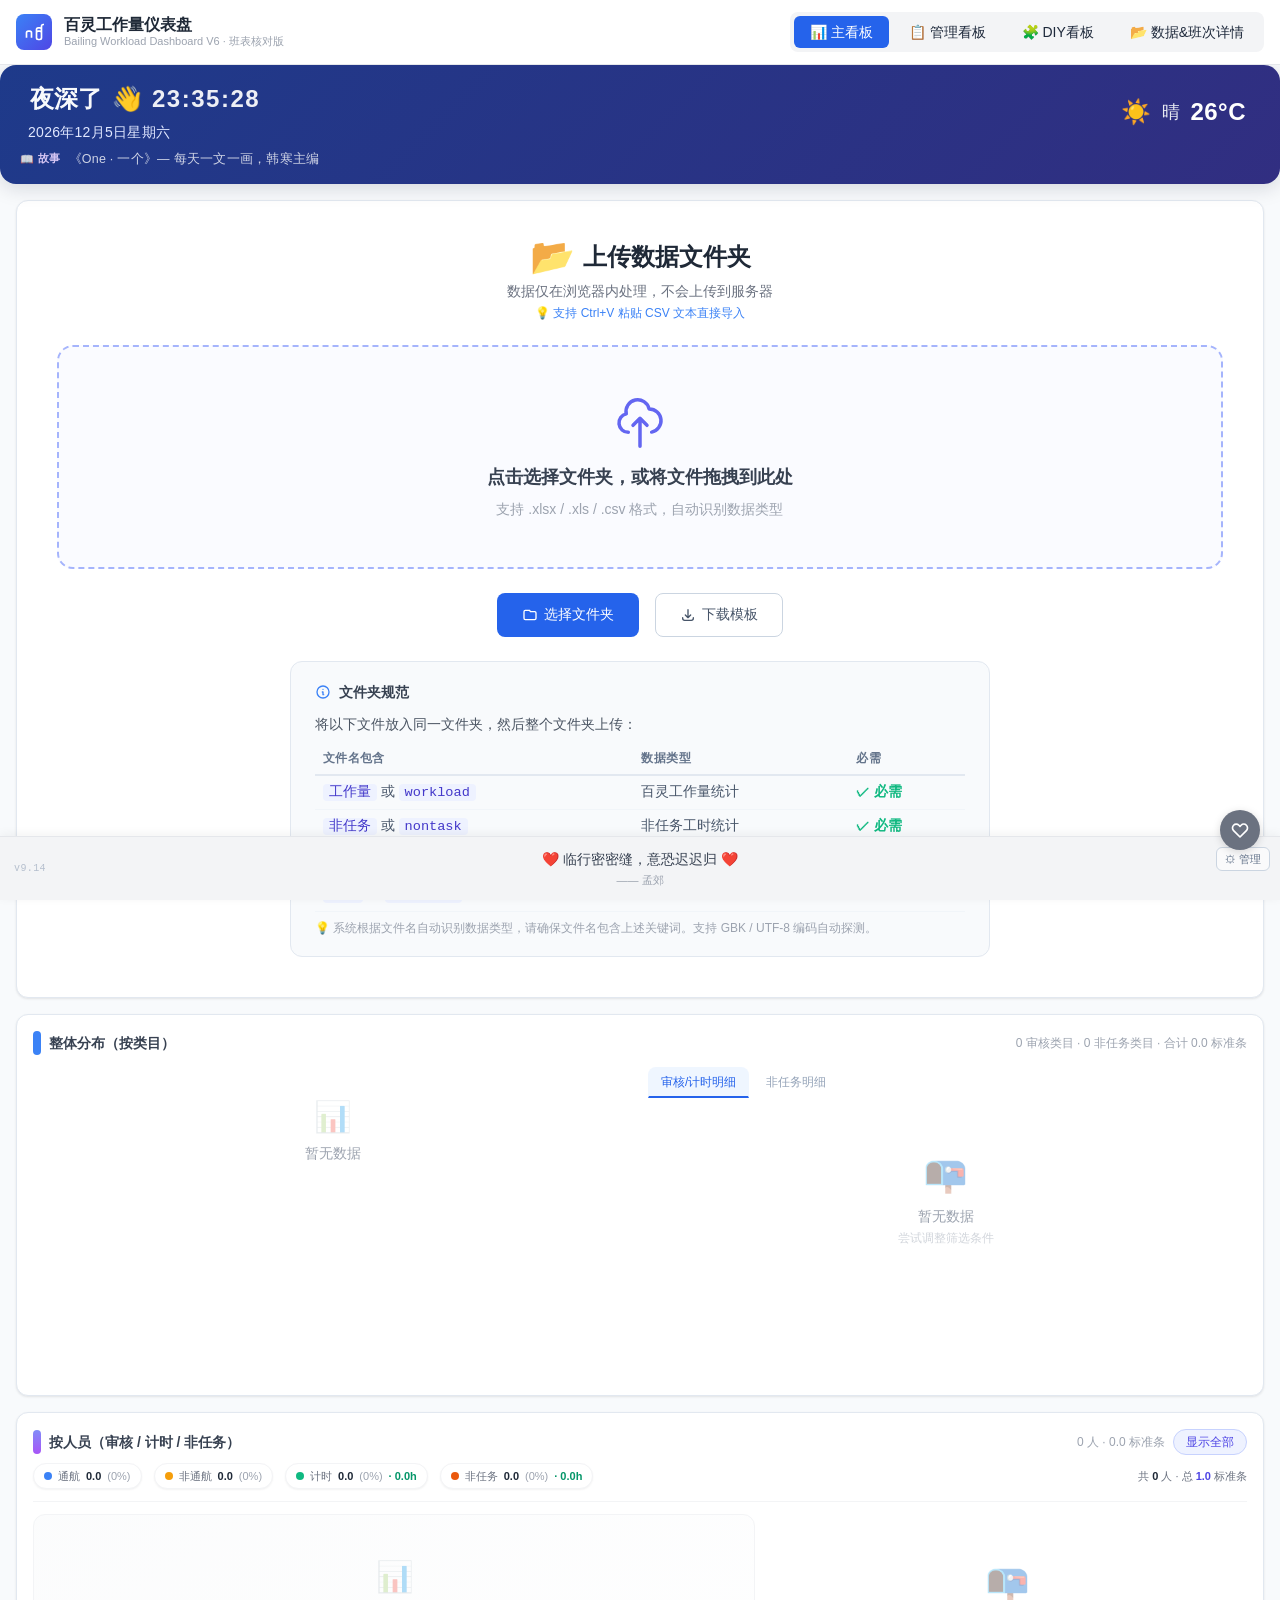
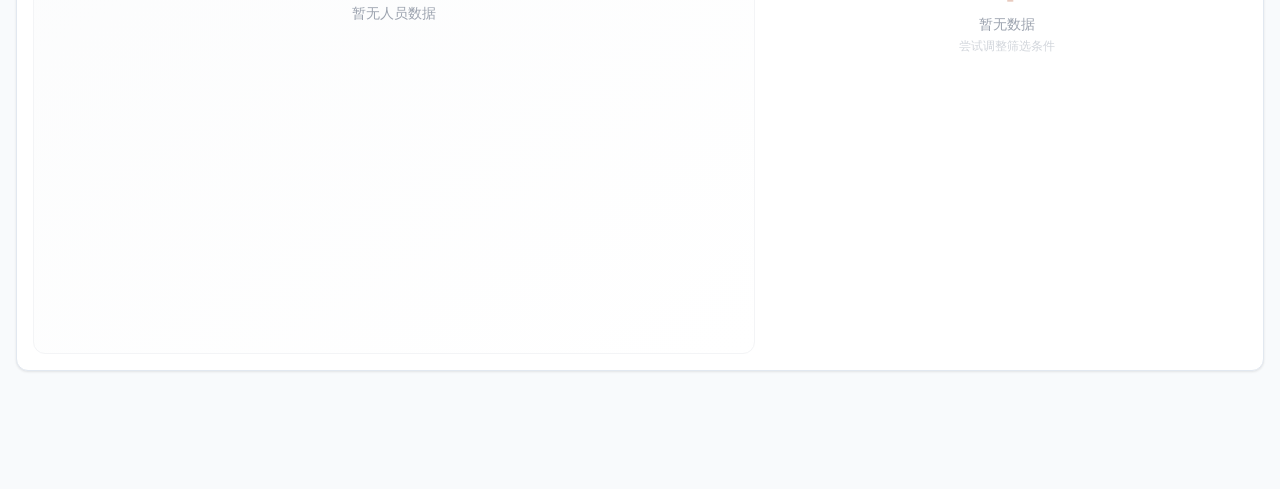
==== commit bf19d349: "V9.14: 统一异常口径 + 早班1 角标 + 阈值配置独立看板 按用户给的新阈值重新改异常判定：  工作量 - 旧：全天 1000±tol（默认 ±10.42，跨日 ±135） - 新：全天正常区" ====
--- a/bailing-dashboard.html
+++ b/bailing-dashboard.html
@@ -1,4 +1,4 @@
-<!-- Bailing Dashboard V9.13 - 20260909 - 上传模式+下载离线版 -->
+<!-- Bailing Dashboard V9.14 - 20260909 - 上传模式+下载离线版 -->
 <!--
   ===== 近期版本变更 =====
   V9.5.2 (2026-08-31) 修复「非任务工时统计」被误判成异常表导致 DIY 非任务无数据；
@@ -37,6 +37,17 @@
                       → 这些人跳过 A3 timing_spike / A4 nontask_spike / A12 attend_no_data /
                         daily_below/over / period_below/over 共 6 类工作量异常
                       → 不影响 A7/A8（工时利用率）、A11（考勤）等真正的人员异常
+  V9.14  (2026-09-09) 统一异常口径（按用户给的新阈值重写）：
+                      · 工作量正常区间 [WORKLOAD_NORMAL_LOW, WORKLOAD_NORMAL_HIGH] = [900, 1250]
+                        半天按 expected/1000 比例缩放；跨日早班1 额外双向扩 ±135 容下 875/1375 这种 ±125 偏移
+                      · 利用率：<81.25% 算异常（不分等级，统一 high）。UTIL_NORMAL_HIGH 默认 130，
+                        启用了双侧检测（改成 9999 即只检下方）。V8.95 的偏离分级（low/medium/high）废弃
+                      · 暂离：单次 ≤15min 且 日总额 ≤90min（1.5h）才正常；超出任意一个就报
+                      · 审核时长过短：按出勤分级阈值——
+                          出勤 8h 时 tongH < 6.25；出勤 4h 时 < 3.25；早班1（当天/明天）时 < 5.68
+                      · 跨日早班1 在管理看板矩阵加「早」字角标（橙黄渐变）
+                      · 新增「⚙ 阈值配置」独立看板（modal）——原来挤在管理看板顶部的阈值按钮搬进来
+                      · 所有阈值都从 BAILING_RULES 读，加 loadBAilingRulesOverrides() 从 localStorage 恢复
 -->
 <!DOCTYPE html>
 <html lang="zh-CN">
@@ -47,7 +58,7 @@
 <meta http-equiv="Cache-Control" content="no-cache, no-store, must-revalidate">
 <meta http-equiv="Pragma" content="no-cache">
 <meta http-equiv="Expires" content="0">
-<title>百灵工作量仪表盘 V9.13</title>
+<title>百灵工作量仪表盘 V9.14</title>
 <link rel="stylesheet" href="vendor/tailwind.min.css">
 <script src="vendor/chart.umd.min.js"></script>
 <script src="vendor/xlsx.full.min.js"></script>
@@ -1141,15 +1152,14 @@
         </div>
         <span id="mgrPeriodLabel" class="text-xs text-gray-400"></span>
       </div>
-      <!-- V9.4：异常阈值设置（可配置） -->
-      <div class="flex items-center gap-2 flex-wrap">
-        <span class="text-xs text-gray-500 font-semibold">异常阈值：</span>
-        <label class="text-xs text-gray-500">暂离总时长&gt;<input type="number" id="cfgZanliTotal" class="w-12 border border-gray-200 rounded px-1 py-0.5 text-center" style="font-size:11px;">min</label>
-        <label class="text-xs text-gray-500">单次&gt;<input type="number" id="cfgZanliSingle" class="w-12 border border-gray-200 rounded px-1 py-0.5 text-center" style="font-size:11px;">min</label>
-        <label class="text-xs text-gray-500">利用率缺口&gt;<input type="number" id="cfgUtilGap" class="w-12 border border-gray-200 rounded px-1 py-0.5 text-center" style="font-size:11px;">h</label>
-        <button onclick="applyAnomalyConfig()" class="btn btn-outline btn-sm" style="padding:3px 8px;font-size:11px;">应用</button>
-        <button onclick="openWorkloadExemptEditor()" class="btn btn-outline btn-sm" style="padding:3px 8px;font-size:11px;background:#eef2ff;color:#4338ca;border-color:#c7d2fe;">🛡 豁免白名单(<span id="exemptCount">0</span>)</button>
-      </div>
+      <!-- V9.14：异常阈值入口（弹出独立配置看板） -->
+      <button onclick="openThresholdConfig()" class="btn btn-outline btn-sm" style="padding:4px 10px;font-size:12px;background:#fef3c7;color:#92400e;border:1px solid #fde68a;font-weight:600;">
+        ⚙ 阈值配置
+      </button>
+      <!-- V9.13：豁免白名单入口（也搬进独立看板） -->
+      <button onclick="openWorkloadExemptEditor()" class="btn btn-outline btn-sm" style="padding:4px 10px;font-size:12px;background:#eef2ff;color:#4338ca;border:1px solid #c7d2fe;font-weight:600;">
+        🛡 豁免白名单(<span id="exemptCount">0</span>)
+      </button>
       <div class="flex items-center gap-2">
         <input type="date" id="mgrDateFrom" class="text-xs border border-gray-200 rounded-md px-2 py-1" onchange="renderManageBoard()">
         <span class="text-xs text-gray-400">~</span>
@@ -1586,7 +1596,7 @@
   <div class="inspiration-author" id="inspirationAuthor">—— 加油的打工人</div>
   <button onclick="openInspirationManager()" style="position:absolute;right:10px;top:10px;background:rgba(255,255,255,0.6);border:1px solid #cbd5e1;color:#64748b;border-radius:6px;padding:3px 8px;font-size:11px;cursor:pointer;" title="管理语录">⚙ 管理</button>
   <!-- V8.48：版本号挪到这里（右下小角标），主看板顶部不再占位 -->
-  <span style="position:absolute;left:14px;top:50%;transform:translateY(-50%);font-size:10px;color:#94a3b8;font-weight:500;letter-spacing:0.4px;font-family:ui-monospace,SFMono-Regular,Menlo,Consolas,monospace;opacity:0.65;" title="当前版本 V9.13（2026-09-09）">v9.13</span>
+  <span style="position:absolute;left:14px;top:50%;transform:translateY(-50%);font-size:10px;color:#94a3b8;font-weight:500;letter-spacing:0.4px;font-family:ui-monospace,SFMono-Regular,Menlo,Consolas,monospace;opacity:0.65;" title="当前版本 V9.14（2026-09-09）">v9.14</span>
 </div>
 
 <!-- Modal: Daily Row CRUD -->
@@ -3498,7 +3508,7 @@
       });
     }
 
-    // ========== A7+A8: 工时利用率异常（使用统一阈值 81.25%~130%）==========
+    // ========== A7+A8: 工时利用率异常（V9.14：低于 81.25 即异常，不分等级）==========
     if (utilRate > 0) {
       const uLv = getUtilAnomalyLevel(utilRate);
       if (uLv !== 'normal') {
@@ -3509,11 +3519,11 @@
           date: dateKey,
           category: 'utilization',
           type: isHigh ? 'high_utilization' : 'low_utilization',
-          level: uLv,
+          level: 'high',   // V9.14：不分等级，统一 high
           summary: isHigh ? '工时利用率偏高' : '工时利用率偏低',
           detail: {
             工时利用率: utilRate.toFixed(2) + '%',
-            正常范围: BAILING_RULES.UTIL_NORMAL_LOW + '% ~ ' + BAILING_RULES.UTIL_NORMAL_HIGH + '%',
+            阈值: BAILING_RULES.UTIL_NORMAL_LOW + '%（低于即异常）',
             偏离: deviation.toFixed(2) + '%',
             出勤时长: attendH.toFixed(2) + 'h',
             通航审核时长: tongH.toFixed(2) + 'h'
@@ -3586,18 +3596,20 @@
       });
     }
 
-    // ========== A13: 暂离时长偏多（来自 zanliMap：durMin > 阈值 或 cnt ≥ 3）==========
-    // V9.9：新增异常类型 —— 暂离数据由 非任务表 解析后写入 App.zanliMap（key=emp|date）
+    // ========== A13: 暂离时长偏多（来自 zanliMap）==========
+    // V9.14：单次不超 15min、日维度不超 1.5h（90min）；单次估算 = 总时长/次数
     {
       const zl = (App.zanliMap && (App.zanliMap.get(empKey+'_'+dateKey) || App.zanliMap.get(d.uin+'_'+dateKey))) || null;
       if (zl && (zl.durMin > 0 || zl.cnt > 0)) {
         const cfg = App.anomalyConfig || {};
-        const maxT = Number(cfg.zanliMaxTotalMin) || 60;       // 总时长上限
-        const maxS = Number(cfg.zanliMaxSingleMin) || 15;      // 单次时长上限
+        // V9.14：阈值统一改用 1.5h（90min）/ 单次 15min
+        const singleMax = Number(cfg.zanliMaxSingleMin) || BAILING_RULES.ZANLI_SINGLE_MAX_MIN || 15;
+        const totalMaxMin = Number(cfg.zanliMaxTotalMin) || (BAILING_RULES.ZANLI_TOTAL_MAX_HOUR || 1.5) * 60;
         const singleEst = zl.cnt > 0 ? zl.durMin / zl.cnt : zl.durMin;
-        if (zl.durMin > maxT || singleEst > maxS || zl.cnt >= 3) {
-          const lvl = (zl.durMin > maxT * 1.5 || singleEst > maxS * 2) ? 'high'
-                     : (zl.durMin > maxT || singleEst > maxS) ? 'medium' : 'low';
+        // 触发条件：单次 > 15min OR 日总额 > 90min
+        if (singleEst > singleMax || zl.durMin > totalMaxMin) {
+          // V9.14：分级只保留「总额超 1.5× 上限」= high；其他 = low
+          const lvl = (zl.durMin > totalMaxMin * 1.5 || singleEst > singleMax * 2) ? 'high' : 'low';
           anomalies.push({
             emp: empKey, date: dateKey,
             category: 'zanli', type: 'zanli_excessive', level: lvl,
@@ -3606,7 +3618,7 @@
               暂离总时长: zl.durMin + 'min',
               暂离次数: zl.cnt + '次',
               平均每次: singleEst.toFixed(1) + 'min',
-              阈值: '总时长>' + maxT + 'min 或 单次>' + maxS + 'min 或 次数≥3'
+              阈值: '单次>' + singleMax + 'min 或 日总额>' + totalMaxMin + 'min'
             },
             suggestion: '建议核实当日是否多次长时间离岗'
           });
@@ -3614,22 +3626,46 @@
       }
     }
 
-    // ========== A14: 审核时长过短（出勤≥6h 但 通航审核 h < 2h）==========
-    // V9.9：新增异常类型 —— 出勤满半天以上却几乎没有审核产出，可能是任务未提报
-    if (attendH >= 6 && tongH < 2) {
+    // ========== A14: 审核时长过短（按出勤时长分级阈值）==========
+    // V9.14：8h<6.25；4h<3.25；早班1（当天/明天）<5.68 → 异常
+    //  早班1 用 scheduleMap 查 code === '早班1'
+    let auditMin = 0;
+    if (attendH > 0) {
+      const isZaoBan1 = (function(){
+        const sc = App.scheduleMap && App.scheduleMap[empKey+'_'+dateKey];
+        if (sc && String(sc.code||'').trim() === '早班1') return true;
+        // 明天是不是早班1
+        const dt = new Date(dateKey + 'T00:00:00');
+        if (isNaN(dt.getTime())) return false;
+        dt.setDate(dt.getDate() + 1);
+        const nd = dt.getFullYear()+'-'+String(dt.getMonth()+1).padStart(2,'0')+'-'+String(dt.getDate()).padStart(2,'0');
+        const sc2 = App.scheduleMap && App.scheduleMap[empKey+'_'+nd];
+        return !!(sc2 && String(sc2.code||'').trim() === '早班1');
+      })();
+      if (isZaoBan1) {
+        auditMin = BAILING_RULES.AUDIT_MIN_ZAO_BAN1 || 5.68;
+      } else if (attendH >= 7.5) {
+        auditMin = BAILING_RULES.AUDIT_MIN_8H || 6.25;
+      } else if (attendH >= 3.5) {
+        auditMin = BAILING_RULES.AUDIT_MIN_4H || 3.25;
+      }
+    }
+    if (auditMin > 0 && tongH < auditMin) {
       anomalies.push({
         emp: empKey, date: dateKey,
-        category: 'audit', type: 'short_audit_time', level: tongH === 0 ? 'medium' : 'low',
+        category: 'audit', type: 'short_audit_time',
+        level: tongH === 0 ? 'high' : 'low',
         summary: tongH === 0 ? '当日无审核记录' : '审核时长偏短',
         detail: {
           出勤时长: attendH.toFixed(2) + 'h',
           通航审核: tongH.toFixed(2) + 'h',
+          阈值: auditMin.toFixed(2) + 'h',
           '计量/非通航': measureH.toFixed(2) + 'h',
           计时任务: offlineTimingH.toFixed(2) + 'h'
         },
         suggestion: tongH === 0
           ? '当日无任何审核产出，请确认是否漏提报'
-          : '出勤满半天但审核不足 2h，可能任务分配偏少或数据漏提报'
+          : '通航审核 < ' + auditMin.toFixed(2) + 'h（按出勤时长定阈值），可能任务分配偏少或数据漏提报'
       });
     }
 
@@ -3656,9 +3692,10 @@
     if (dayRange && !workloadExempt) {
       const diff = d.totalStd - dayRange.expected;
       const absDiff = Math.abs(diff);
-      const tol = dayRange.tol;
-      const level = absDiff > tol * BAILING_RULES.DAILY_LEVEL_HIGH ? 'high'
-                  : absDiff > tol * BAILING_RULES.DAILY_LEVEL_MEDIUM ? 'medium' : 'low';
+      // V9.14：等级用绝对差值（WORKLOAD_LEVEL_*_DELTA），不再是 tol × 倍数
+      const lvlHigh = BAILING_RULES.WORKLOAD_LEVEL_HIGH_DELTA;
+      const lvlMed = BAILING_RULES.WORKLOAD_LEVEL_MEDIUM_DELTA;
+      const level = absDiff > lvlHigh ? 'high' : absDiff > lvlMed ? 'medium' : 'low';
 
       if (d.totalStd > 5 && d.totalStd < dayRange.low) {
         anomalies.push({
@@ -3794,12 +3831,12 @@
           date: date,
           category: 'utilization',
           type: isHigh ? 'high_utilization' : 'low_utilization',
-          level: level,
+          level: 'high',   // V9.14：不分等级
           summary: isHigh ? '工时利用率偏高' : '工时利用率偏低',
           detail: {
             工时利用率: rate.toFixed(2) + '%',
             偏离: (isHigh ? '+' : '-') + deviation.toFixed(2) + '%',
-            正常范围: BAILING_RULES.UTIL_NORMAL_LOW + '% ~ ' + BAILING_RULES.UTIL_NORMAL_HIGH + '%',
+            阈值: BAILING_RULES.UTIL_NORMAL_LOW + '%（低于即异常）',
             出勤时长: (utilRow._attendH || 0).toFixed(2) + 'h',
             班表出勤: getScheduleAttendH(empName, date) + 'h',
             通航审核时长: (utilRow._tongH || 0).toFixed(2) + 'h',
@@ -3878,18 +3915,18 @@
     if (d.date < g.dateFrom) g.dateFrom = d.date;
     if (d.date > g.dateTo)   g.dateTo   = d.date;
   }
-  // V8.74 周期允差（非对称）：低 -67.5，高 +125
-  const TOL_LOW  = BAILING_RULES.PERIOD_TOL_LOW;   // -67.5
-  const TOL_HIGH = BAILING_RULES.PERIOD_TOL_HIGH;  // +125
+  // V9.14：周期区间按全天口径的比例缩放（expected × WORKLOAD_NORMAL_LOW/1000 是下限，× WORKLOAD_NORMAL_HIGH/1000 是上限）
+  const periodLowDelta  = g.expected * (1 - BAILING_RULES.WORKLOAD_NORMAL_LOW  / 1000);
+  const periodHighDelta = g.expected * (BAILING_RULES.WORKLOAD_NORMAL_HIGH / 1000 - 1);
   for (const g of byEmp.values()){
     if (g.expected <= 0) continue;
     // V9.13：工作量白名单豁免（跳过周期标准条偏离）
     if (isWorkloadExempt(g.emp, '')) continue;
     const diff = g.total - g.expected;  // 正=偏高，负=偏低
-    // 偏低：diff < TOL_LOW（即 < -67.5）；偏高：diff > TOL_HIGH（即 > 125）
-    if (diff >= TOL_LOW && diff <= TOL_HIGH) continue; // 正常区间
+    if (diff > -periodLowDelta && diff < periodHighDelta) continue; // 正常区间
     const absDiff = Math.abs(diff);
-    const level = absDiff > Math.abs(TOL_LOW) * 3 ? 'high' : absDiff > Math.abs(TOL_LOW) * 1.5 ? 'medium' : 'low';
+    const level = absDiff > BAILING_RULES.WORKLOAD_LEVEL_HIGH_DELTA ? 'high'
+                : absDiff > BAILING_RULES.WORKLOAD_LEVEL_MEDIUM_DELTA ? 'medium' : 'low';
     anomalies.push({
       emp: g.emp,
       date: g.dateFrom + ' ~ ' + g.dateTo,
@@ -3903,9 +3940,9 @@
         理论标准条: g.expected.toFixed(1),
         实际标准条: g.total.toFixed(1),
         偏差: diff.toFixed(1),
-        允差范围: `${TOL_LOW} ~ +${TOL_HIGH}`
+        允差范围: `${(g.expected-periodLowDelta).toFixed(0)} ~ ${(g.expected+periodHighDelta).toFixed(0)}`
       },
-      suggestion: `周期 ${g.dateFrom}~${g.dateTo}：理论 ${g.expected.toFixed(0)}，实际 ${g.total.toFixed(1)}，${diff < 0 ? '低' : '高'} ${absDiff.toFixed(1)}（允差 ${TOL_LOW}~+${TOL_HIGH}）`
+      suggestion: `周期 ${g.dateFrom}~${g.dateTo}：理论 ${g.expected.toFixed(0)}，实际 ${g.total.toFixed(1)}，${diff < 0 ? '低' : '高'} ${absDiff.toFixed(1)}（允差区间 ±${periodLowDelta.toFixed(0)}~+${periodHighDelta.toFixed(0)}）`
     });
   }
   return anomalies;
@@ -4022,49 +4059,59 @@
 // ============================================================
 
 // V8.74 理论产出与允差（业务规则）
-//   1h = 125 标准条（业务基准）
-//   全天(8h) = 1000 条；半天(4h) = 500 条
-//   单日允差：±5 分钟 = ±10.42 条
-//     严重: > 5倍(±52.08)  一般: > 2.5倍(±26.04)  轻微: 0~2.5倍
-//   周期允差：-67.5 ~ +125
+// V9.14：统一口径 —— 全天标准条区间 [WORKLOAD_NORMAL_LOW, WORKLOAD_NORMAL_HIGH] = [900, 1250]
+//        不再用 1000±tol 的固定模式；改成下限/上限两个常量直接控制，跨日早班1 豁免保留
 const BAILING_RULES = {
   STD_PER_HOUR: 125,
   FULL_DAY_HOURS: 8,
   HALF_DAY_HOURS: 4,
-  DAILY_TOLERANCE_MIN: 5,                // ±5 分钟
-  DAILY_TOLERANCE_STD: 5/60*125,         // ≈ 10.4167
-  DAILY_LEVEL_HIGH: 5,                   // 严重：超出 tolerance × 5
-  DAILY_LEVEL_MEDIUM: 2.5,              // 一般：超出 tolerance × 2.5
-  // 周期允差（非对称）
-  PERIOD_TOL_LOW: -67.5,                 // 周期低于理论 67.5 条为异常
-  PERIOD_TOL_HIGH: 125,                  // 周期高于理论 125 条为异常
+  DAILY_TOLERANCE_MIN: 5,                // ±5 分钟（仅作参考，未直接用）
+  DAILY_TOLERANCE_STD: 5/60*125,         // ≈ 10.4167（同上）
+  // V9.14：工作日等级倍数（DAILY_LEVEL_HIGH × 半档 = 5 × 50 = 250；MEDIUM × 50 = 125）——
+  //        现在以 [WORKLOAD_NORMAL_LOW, WORKLOAD_NORMAL_HIGH] 为基准，偏离 low/high 后再分档
+  DAILY_LEVEL_HIGH: 5,
+  DAILY_LEVEL_MEDIUM: 2.5,
+  // 周期允差（非对称，V9.14 保留旧值）
+  PERIOD_TOL_LOW: -67.5,
+  PERIOD_TOL_HIGH: 125,
+  // V9.14：工作日正常区间（标准条）
+  WORKLOAD_NORMAL_LOW: 900,              // 低于此算偏低
+  WORKLOAD_NORMAL_HIGH: 1250,            // 高于此算偏高
+  WORKLOAD_LEVEL_HIGH_DELTA: 200,        // 偏离区间超过 200 条 → 严重
+  WORKLOAD_LEVEL_MEDIUM_DELTA: 100,      // 偏离区间超过 100 条 → 一般
   UTIL_HOUR_CAP: 11,                     // 通航+计时+计量+非通航折算 > 11h 视为异常
   // V9.13：跨日早班1 豁免（早班1 = 07:00-16:00，06:00-07:00 的 1h=125 条 会被记到前一天）
   CROSS_DAY_ZAO_BAN1_TOL: 135,            // 单日标准条允差从 ±10.42 扩到 ±135（125+10.42），覆盖跨日 125 + 日常 10.42
-  // V8.95 统一利用率异常阈值
-  UTIL_NORMAL_LOW: 81.25,               // 正常下限
-  UTIL_NORMAL_HIGH: 130,                // 正常上限
-  UTIL_LEVEL_MINOR: 2.5,               // 轻微：超出正常范围 ≤2.5%
-  UTIL_LEVEL_MEDIUM: 5,                // 一般：超出 2.5%~5%
+  // V9.14：暂离阈值
+  ZANLI_SINGLE_MAX_MIN: 15,              // 单次不超过 15min（估算 = 总时长/次数）
+  ZANLI_TOTAL_MAX_HOUR: 1.5,             // 日维度总额不超过 1.5h = 90min
+  // V9.14：审核时长阈值（按出勤时长分级）
+  AUDIT_MIN_8H: 6.25,                    // 出勤 8h 时通航最少 6.25h
+  AUDIT_MIN_4H: 3.25,                    // 出勤 4h 时通航最少 3.25h
+  AUDIT_MIN_ZAO_BAN1: 5.68,              // 早班1（当天/明天）时通航最少 5.68h
+  // V9.14：利用率口径 —— 低于 81.25 算异常（不分等级）
+  UTIL_NORMAL_LOW: 81.25,               // 正常下限；低于即异常
+  UTIL_NORMAL_HIGH: 130,                // 正常上限（保留 >130 也异常，作为双侧检测）
+  UTIL_USE_TWO_SIDE: true,              // 是否双侧检测；false 时只检 <LOW
+  UTIL_LEVEL_MINOR: 2.5,
+  UTIL_LEVEL_MEDIUM: 5,
   // >5% 为严重
 };
 
 /**
- * V8.95 统一利用率异常等级判定
- * @returns {string} 'normal'|'low'|'medium'|'high'
+ * V9.14 统一利用率异常等级判定
+ *   新口径：< UTIL_NORMAL_LOW 算异常，不分等级（一律 high）
+ *   如启用 UTIL_USE_TWO_SIDE，> UTIL_NORMAL_HIGH 也算异常
+ * @returns {string} 'normal'|'high'
  */
 function getUtilAnomalyLevel(rate) {
   if (rate <= 0) return 'normal'; // 无数据
   const lo = BAILING_RULES.UTIL_NORMAL_LOW;
   const hi = BAILING_RULES.UTIL_NORMAL_HIGH;
-  if (rate >= lo && rate <= hi) return 'normal';
-  // 计算偏离
-  let deviation = 0;
-  if (rate < lo) deviation = lo - rate;
-  else deviation = rate - hi;
-  if (deviation <= BAILING_RULES.UTIL_LEVEL_MINOR) return 'low';     // 轻微
-  if (deviation <= BAILING_RULES.UTIL_LEVEL_MEDIUM) return 'medium'; // 一般
-  return 'high';                                                       // 严重
+  const twoSide = BAILING_RULES.UTIL_USE_TWO_SIDE !== false;
+  if (rate < lo) return 'high';                         // 低于下限 → 异常（统一 high）
+  if (twoSide && rate > hi) return 'high';              // 启用双侧 + 高于上限 → 异常
+  return 'normal';
 }
 
 /** V8.95 判断利用率是否异常（非normal即异常） */
@@ -4134,13 +4181,24 @@
  */
 function getDailyStdRange(att, emp, date){
   const expected = getExpectedStdByAtt(att);
-  let tol = BAILING_RULES.DAILY_TOLERANCE_STD;
-  if (expected > 0 && emp && date && isCrossDayZaoBan1(emp, date)) {
-    tol = Math.max(tol, BAILING_RULES.CROSS_DAY_ZAO_BAN1_TOL || 135);
-  }
-  if (expected > 0) return { low: expected - tol, high: expected + tol, expected, tol, _crossDayExempt: tol > BAILING_RULES.DAILY_TOLERANCE_STD };
-  // 没有班次信息：返回 null 表示不做区间判断
-  return null;
+  if (expected <= 0) return null;
+  // V9.14：全天区间 [WORKLOAD_NORMAL_LOW, WORKLOAD_NORMAL_HIGH] = [900, 1250]，
+  //        半天 / OT 等按 expected/1000 比例缩放（半天 500 → [450, 625]）
+  const ratio = expected / 1000;
+  let lo = BAILING_RULES.WORKLOAD_NORMAL_LOW  * ratio;
+  let hi = BAILING_RULES.WORKLOAD_NORMAL_HIGH * ratio;
+  if (emp && date && isCrossDayZaoBan1(emp, date)) {
+    // V9.14：跨日早班1 额外把区间双向扩 CROSS_DAY_ZAO_BAN1_TOL（默认 135 = 125±10 跨日偏移）
+    //        让 875/125 这种 ±125 的跨日偏差不再误报
+    const extra = BAILING_RULES.CROSS_DAY_ZAO_BAN1_TOL || 135;
+    lo -= extra;
+    hi += extra;
+  }
+  return {
+    low: lo, high: hi, expected,
+    tol: (hi - lo) / 2,
+    _crossDayExempt: !!(emp && date && isCrossDayZaoBan1(emp, date))
+  };
 }
 
 function getThresholds(){
@@ -10659,7 +10717,12 @@
         }
         // 悬停提示：完整班次名 + 时间（若有）+ 点击修改
         var hoverTitle = disp.label + (disp.time ? ' '+disp.time : '') + '（点击修改）';
-        td.innerHTML='<span class="cell-shift shift-tag '+disp.cls+today+'" '+(noDataFlag||('title="'+escAttr(hoverTitle)+'"'))+' onclick="openEditShiftModal(\''+escAttr(key)+'\')" style="cursor:pointer;'+(disp.style||'')+(noDataFlag?'outline:2px solid #ef4444;outline-offset:-1px;border-radius:4px;':'')+'">'+escHtml(disp.tag)+(noDataFlag?'<span style="position:absolute;top:-2px;right:-2px;width:6px;height:6px;background:#ef4444;border-radius:50%;"></span>':'')+'</span>';
+        // V9.14：早班1 班次加角标「早」（06:00-07:00 跨日 1h 会记到前一天）
+        var isZaoBan1 = String(sc.code || '').trim() === '早班1';
+        var zaoBanBadge = isZaoBan1
+          ? '<span style="position:absolute;top:-4px;right:-4px;font-size:7px;font-weight:700;color:#fff;background:linear-gradient(135deg,#f59e0b,#ea580c);min-width:11px;height:11px;padding:0 2px;border-radius:6px;display:inline-flex;align-items:center;justify-content:center;box-shadow:0 1px 2px rgba(0,0,0,.25);" title="早班1：07:00-16:00，06:00-07:00 的 1h 会被记到前一天">早</span>'
+          : '';
+        td.innerHTML='<span class="cell-shift shift-tag '+disp.cls+today+'" '+(noDataFlag||('title="'+escAttr(hoverTitle)+'"'))+' onclick="openEditShiftModal(\''+escAttr(key)+'\')" style="cursor:pointer;position:relative;'+(disp.style||'')+(noDataFlag?'outline:2px solid #ef4444;outline-offset:-1px;border-radius:4px;':'')+'">'+escHtml(disp.tag)+zaoBanBadge+(noDataFlag?'<span style="position:absolute;top:-2px;right:-2px;width:6px;height:6px;background:#ef4444;border-radius:50%;"></span>':'')+'</span>';
       }else{
         // 空单元格也可以点击添加
         td.innerHTML='<span class="cell-empty" onclick="openAddShiftForCell(\''+escAttr(emp)+'\',\''+escAttr(date)+'\')" title="点击添加班次">+</span>';
@@ -12675,16 +12738,137 @@
   if($('#cfgZanliSingle')) $('#cfgZanliSingle').value=App.anomalyConfig.zanliMaxSingleMin;
   if($('#cfgUtilGap')) $('#cfgUtilGap').value=App.anomalyConfig.utilGapMinHour;
 }
+// V9.14：阈值配置（持久化 + 应用所有异常规则后立即刷新）
 function applyAnomalyConfig(){
+  // 1) AnomalyConfig（暂离/审核时长过短等）
   var t=parseFloat($('#cfgZanliTotal')?.value);
   var s=parseFloat($('#cfgZanliSingle')?.value);
   var g=parseFloat($('#cfgUtilGap')?.value);
   if(!isNaN(t)&&t>=0) App.anomalyConfig.zanliMaxTotalMin=t;
   if(!isNaN(s)&&s>=0) App.anomalyConfig.zanliMaxSingleMin=s;
   if(!isNaN(g)&&g>=0) App.anomalyConfig.utilGapMinHour=g;
-  try{ localStorage.setItem('bailing_anomaly_config', JSON.stringify(App.anomalyConfig)); }catch(e){}
-  _fsShowSyncHint('异常阈值已更新', 2000);
+  // 2) BAILING_RULES（工作量区间 / 利用率阈值 / 暂离 / 审核时长 / 跨日早班1 允差 / 等级阈值）
+  function num(id){
+    var n=parseFloat(document.getElementById(id)?.value);
+    return isNaN(n) ? null : n;
+  }
+  var workLow = num('cfgWorkLow');
+  var workHigh = num('cfgWorkHigh');
+  var workLvlHigh = num('cfgWorkLvlHigh');
+  var workLvlMed = num('cfgWorkLvlMed');
+  var utilLow = num('cfgUtilLow');
+  var utilHigh = num('cfgUtilHigh');
+  var zanliTotal = num('cfgZanliTotalMin');
+  var zanliSingle = num('cfgZanliSingleMin');
+  var audit8 = num('cfgAudit8');
+  var audit4 = num('cfgAudit4');
+  var auditZb1 = num('cfgAuditZb1');
+  var crossDay = num('cfgCrossDay');
+
+  if(workLow!==null)    BAILING_RULES.WORKLOAD_NORMAL_LOW       = workLow;
+  if(workHigh!==null)   BAILING_RULES.WORKLOAD_NORMAL_HIGH      = workHigh;
+  if(workLvlHigh!==null)BAILING_RULES.WORKLOAD_LEVEL_HIGH_DELTA  = workLvlHigh;
+  if(workLvlMed!==null) BAILING_RULES.WORKLOAD_LEVEL_MEDIUM_DELTA = workLvlMed;
+  if(utilLow!==null)    BAILING_RULES.UTIL_NORMAL_LOW          = utilLow;
+  if(utilHigh!==null)   BAILING_RULES.UTIL_NORMAL_HIGH         = utilHigh;
+  if(zanliTotal!==null) BAILING_RULES.ZANLI_TOTAL_MAX_HOUR    = zanliTotal/60;
+  if(zanliSingle!==null)BAILING_RULES.ZANLI_SINGLE_MAX_MIN    = zanliSingle;
+  if(audit8!==null)     BAILING_RULES.AUDIT_MIN_8H            = audit8;
+  if(audit4!==null)     BAILING_RULES.AUDIT_MIN_4H            = audit4;
+  if(auditZb1!==null)   BAILING_RULES.AUDIT_MIN_ZAO_BAN1      = auditZb1;
+  if(crossDay!==null)   BAILING_RULES.CROSS_DAY_ZAO_BAN1_TOL  = crossDay;
+
+  // 3) 持久化
+  try{
+    localStorage.setItem('bailing_anomaly_config', JSON.stringify(App.anomalyConfig));
+    localStorage.setItem('bailing_bailing_rules_overrides', JSON.stringify({
+      WORKLOAD_NORMAL_LOW:BAILING_RULES.WORKLOAD_NORMAL_LOW,
+      WORKLOAD_NORMAL_HIGH:BAILING_RULES.WORKLOAD_NORMAL_HIGH,
+      WORKLOAD_LEVEL_HIGH_DELTA:BAILING_RULES.WORKLOAD_LEVEL_HIGH_DELTA,
+      WORKLOAD_LEVEL_MEDIUM_DELTA:BAILING_RULES.WORKLOAD_LEVEL_MEDIUM_DELTA,
+      UTIL_NORMAL_LOW:BAILING_RULES.UTIL_NORMAL_LOW,
+      UTIL_NORMAL_HIGH:BAILING_RULES.UTIL_NORMAL_HIGH,
+      ZANLI_TOTAL_MAX_HOUR:BAILING_RULES.ZANLI_TOTAL_MAX_HOUR,
+      ZANLI_SINGLE_MAX_MIN:BAILING_RULES.ZANLI_SINGLE_MAX_MIN,
+      AUDIT_MIN_8H:BAILING_RULES.AUDIT_MIN_8H,
+      AUDIT_MIN_4H:BAILING_RULES.AUDIT_MIN_4H,
+      AUDIT_MIN_ZAO_BAN1:BAILING_RULES.AUDIT_MIN_ZAO_BAN1,
+      CROSS_DAY_ZAO_BAN1_TOL:BAILING_RULES.CROSS_DAY_ZAO_BAN1_TOL
+    }));
+  }catch(e){}
+  _fsShowSyncHint('阈值已更新（已重算异常）', 2000);
+  // 4) 重算 + 刷新所有视图
+  if(typeof calcAll==='function') calcAll();
+  if(typeof checkAlerts==='function') checkAlerts();
+  if(typeof renderTable==='function') renderTable();
   if(typeof renderManageBoard==='function') renderManageBoard();
+  if(typeof renderFilteredAlerts==='function') renderFilteredAlerts();
+  if(typeof renderAlertOverview==='function') renderAlertOverview();
+}
+
+// V9.14：从 localStorage 恢复 BAILING_RULES 用户覆盖
+function loadBAilingRulesOverrides(){
+  try{
+    var raw = localStorage.getItem('bailing_bailing_rules_overrides');
+    if(!raw) return;
+    var d = JSON.parse(raw);
+    Object.keys(d).forEach(function(k){
+      if(typeof BAILING_RULES[k] !== 'undefined' && typeof d[k] === 'number'){
+        BAILING_RULES[k] = d[k];
+      }
+    });
+  }catch(e){}
+}
+
+// V9.14：阈值配置独立看板（modal）
+function openThresholdConfig(){
+  var existing = document.getElementById('thresholdConfigModal');
+  if(existing) existing.parentNode.removeChild(existing);
+  var v = function(key){ return BAILING_RULES[key]; };
+  var html = `
+    <div id="thresholdConfigModal" style="position:fixed;inset:0;background:rgba(15,23,42,.45);z-index:9999;display:flex;align-items:center;justify-content:center;z-index:9999;">
+      <div style="background:#fff;border-radius:12px;width:560px;max-width:92vw;max-height:90vh;overflow-y:auto;padding:22px 24px;box-shadow:0 8px 32px rgba(15,23,42,.18);">
+        <div style="display:flex;justify-content:space-between;align-items:center;margin-bottom:14px;">
+          <h3 style="font-size:15px;font-weight:700;color:#1e293b;margin:0;">⚙ 异常阈值配置（独立看板）</h3>
+          <button onclick="document.getElementById('thresholdConfigModal').remove()" style="background:transparent;border:0;color:#64748b;font-size:18px;cursor:pointer;">×</button>
+        </div>
+        <div style="font-size:11px;color:#94a3b8;margin-bottom:14px;line-height:1.5;">
+          所有异常规则都走这里改，改完点「应用」会立即重算异常并刷新主看板 / 异常筛选 / 管理看板。
+        </div>
+        <style>
+          #thresholdConfigModal .row{display:flex;align-items:center;gap:8px;margin-bottom:8px;}
+          #thresholdConfigModal .row label{flex:1;font-size:12px;color:#475569;}
+          #thresholdConfigModal .row input{flex:0 0 90px;border:1px solid #e2e8f0;border-radius:6px;padding:4px 8px;font-size:12px;text-align:center;}
+          #thresholdConfigModal .section-title{font-size:12px;font-weight:600;color:#4338ca;margin:14px 0 8px;border-bottom:1px solid #e0e7ff;padding-bottom:4px;}
+          #thresholdConfigModal .hint{font-size:10px;color:#94a3b8;}
+        </style>
+        <div class="section-title">📦 工作量异常（单日 / 周期 标准条偏离）</div>
+        <div class="row"><label>正常区间下限</label><input type="number" id="cfgWorkLow" value="${v('WORKLOAD_NORMAL_LOW')}" step="10"></div>
+        <div class="row"><label>正常区间上限</label><input type="number" id="cfgWorkHigh" value="${v('WORKLOAD_NORMAL_HIGH')}" step="10"></div>
+        <div class="row"><label>严重等级阈值（偏离 > 此 → high）</label><input type="number" id="cfgWorkLvlHigh" value="${v('WORKLOAD_LEVEL_HIGH_DELTA')}" step="10"></div>
+        <div class="row"><label>一般等级阈值（偏离 > 此 → medium）</label><input type="number" id="cfgWorkLvlMed" value="${v('WORKLOAD_LEVEL_MEDIUM_DELTA')}" step="10"></div>
+        <div class="row"><label>跨日早班1 允差（默认 135）</label><input type="number" id="cfgCrossDay" value="${v('CROSS_DAY_ZAO_BAN1_TOL')}" step="5"><span class="hint">早班1=07:00-16:00,06:00-07:00 1h(125条) 会被记到前一天</span></div>
+
+        <div class="section-title">📊 工时利用率异常（不分等级）</div>
+        <div class="row"><label>低于此值算异常</label><input type="number" id="cfgUtilLow" value="${v('UTIL_NORMAL_LOW')}" step="0.25"><span class="hint">默认 81.25%</span></div>
+        <div class="row"><label>高于此值也异常（双侧）</label><input type="number" id="cfgUtilHigh" value="${v('UTIL_NORMAL_HIGH')}" step="1"><span class="hint">默认 130%；改成 9999 即只检下方</span></div>
+
+        <div class="section-title">⏰ 暂离异常</div>
+        <div class="row"><label>单次不超过（分钟）</label><input type="number" id="cfgZanliSingleMin" value="${v('ZANLI_SINGLE_MAX_MIN')}" step="1"></div>
+        <div class="row"><label>日总额不超过（分钟）</label><input type="number" id="cfgZanliTotalMin" value="${Math.round(v('ZANLI_TOTAL_MAX_HOUR')*60)}" step="5"></div>
+
+        <div class="section-title">📋 审核时长过短（按出勤分级）</div>
+        <div class="row"><label>8h 出勤最少审核 h</label><input type="number" id="cfgAudit8" value="${v('AUDIT_MIN_8H')}" step="0.05"></div>
+        <div class="row"><label>4h 出勤最少审核 h</label><input type="number" id="cfgAudit4" value="${v('AUDIT_MIN_4H')}" step="0.05"></div>
+        <div class="row"><label>早班1 最少审核 h</label><input type="number" id="cfgAuditZb1" value="${v('AUDIT_MIN_ZAO_BAN1')}" step="0.05"></div>
+
+        <div style="display:flex;justify-content:flex-end;gap:8px;margin-top:18px;">
+          <button onclick="document.getElementById('thresholdConfigModal').remove()" style="padding:6px 14px;font-size:12px;background:#fff;color:#64748b;border:1px solid #e2e8f0;border-radius:6px;cursor:pointer;">取消</button>
+          <button onclick="applyAnomalyConfig();document.getElementById('thresholdConfigModal').remove();" style="padding:6px 14px;font-size:12px;background:#92400e;color:#fff;border:0;border-radius:6px;cursor:pointer;font-weight:600;">应用并刷新</button>
+        </div>
+      </div>
+    </div>`;
+  document.body.insertAdjacentHTML('beforeend', html);
 }
 
 // V9.13：工作量白名单豁免（持久化 + 应用）
@@ -14598,6 +14782,7 @@
   }catch(e){}
   loadScheduleStorage();
   loadWorkloadExempt();
+  loadBAilingRulesOverrides();
 }
 function saveScheduleStorage(){ if(typeof BailingPersistence!=='undefined'){BailingPersistence.saveSchedule();return;} try{localStorage.setItem('bailing_schedule',JSON.stringify({map:App.scheduleMap,matrix:App.scheduleMatrix}));}catch(e){} }
 function loadScheduleStorage(){ if(typeof BailingPersistence!=='undefined'){BailingPersistence.loadSchedule();return;} try{const raw=localStorage.getItem('bailing_schedule');if(raw){const d=JSON.parse(raw);if(d.map)App.scheduleMap=d.map;if(d.matrix)App.scheduleMatrix=d.matrix;}}catch(e){} }
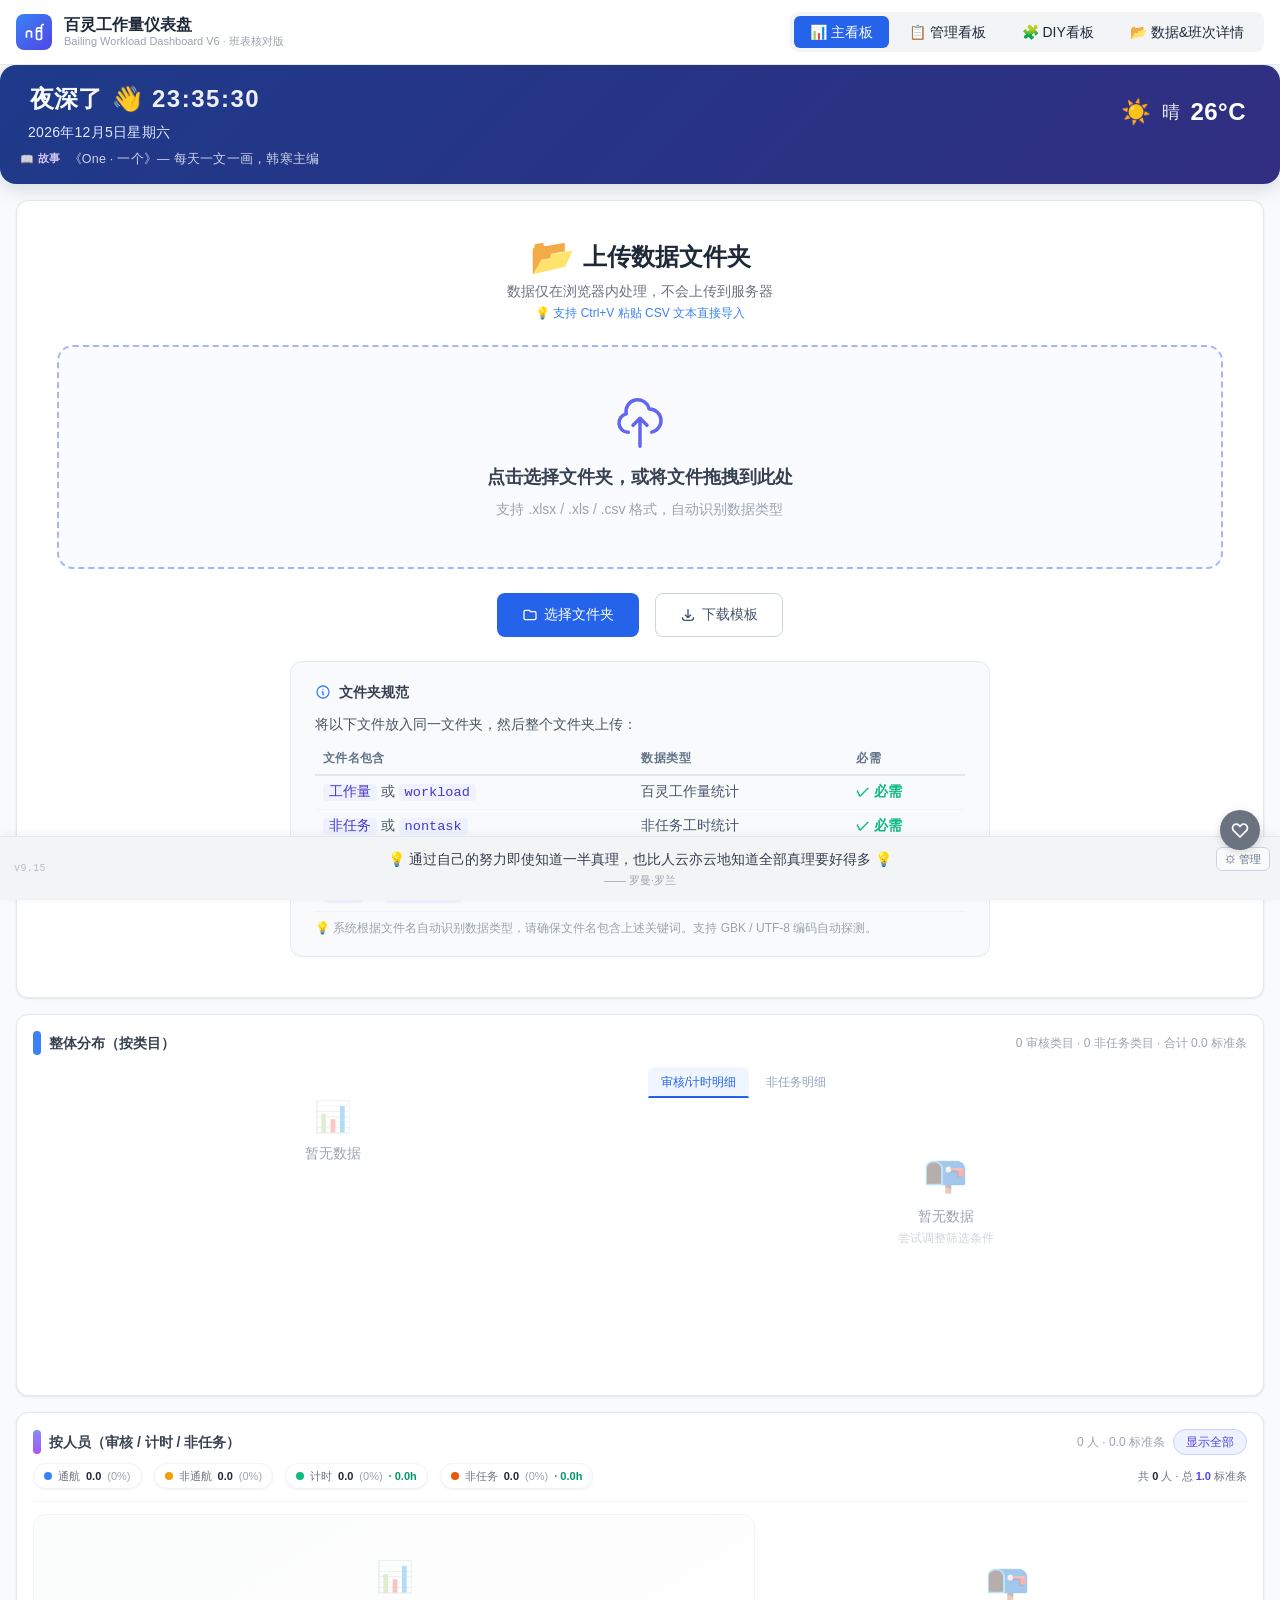
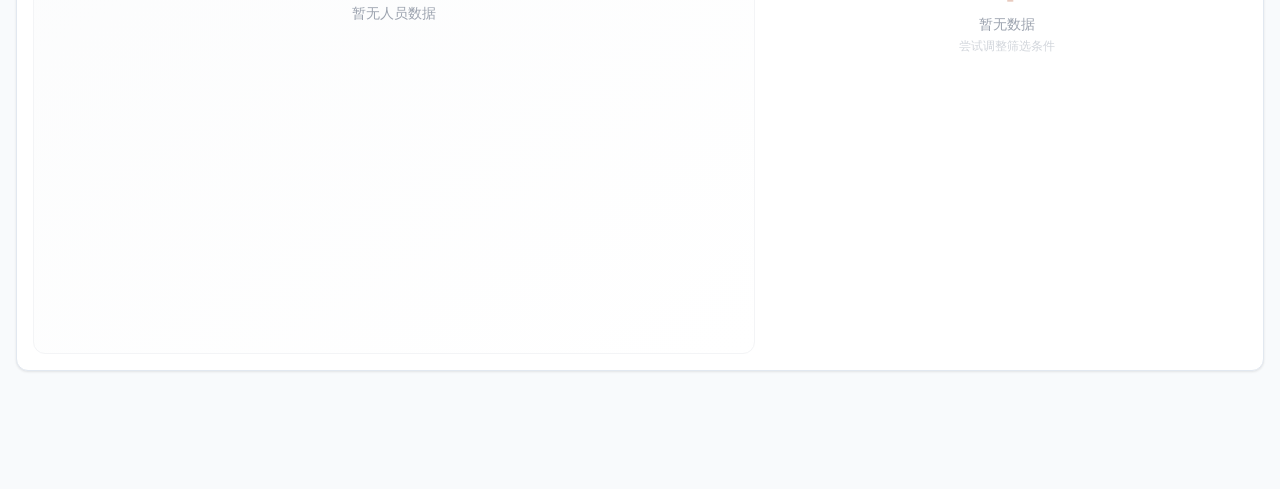
==== commit fd8e6f5d: "V9.15: 跨日早班1 豁免补到管理看板"每日标准条"矩阵 V9.14 加了跨日豁免 + 早班1 角标，但角标加在 schedule matrix（下方班次表）， 用户日常用的"每日产量"矩阵（上方" ====
--- a/bailing-dashboard.html
+++ b/bailing-dashboard.html
@@ -1,4 +1,4 @@
-<!-- Bailing Dashboard V9.14 - 20260909 - 上传模式+下载离线版 -->
+<!-- Bailing Dashboard V9.15 - 20260909 - 上传模式+下载离线版 -->
 <!--
   ===== 近期版本变更 =====
   V9.5.2 (2026-08-31) 修复「非任务工时统计」被误判成异常表导致 DIY 非任务无数据；
@@ -58,7 +58,7 @@
 <meta http-equiv="Cache-Control" content="no-cache, no-store, must-revalidate">
 <meta http-equiv="Pragma" content="no-cache">
 <meta http-equiv="Expires" content="0">
-<title>百灵工作量仪表盘 V9.14</title>
+<title>百灵工作量仪表盘 V9.15</title>
 <link rel="stylesheet" href="vendor/tailwind.min.css">
 <script src="vendor/chart.umd.min.js"></script>
 <script src="vendor/xlsx.full.min.js"></script>
@@ -1596,7 +1596,7 @@
   <div class="inspiration-author" id="inspirationAuthor">—— 加油的打工人</div>
   <button onclick="openInspirationManager()" style="position:absolute;right:10px;top:10px;background:rgba(255,255,255,0.6);border:1px solid #cbd5e1;color:#64748b;border-radius:6px;padding:3px 8px;font-size:11px;cursor:pointer;" title="管理语录">⚙ 管理</button>
   <!-- V8.48：版本号挪到这里（右下小角标），主看板顶部不再占位 -->
-  <span style="position:absolute;left:14px;top:50%;transform:translateY(-50%);font-size:10px;color:#94a3b8;font-weight:500;letter-spacing:0.4px;font-family:ui-monospace,SFMono-Regular,Menlo,Consolas,monospace;opacity:0.65;" title="当前版本 V9.14（2026-09-09）">v9.14</span>
+  <span style="position:absolute;left:14px;top:50%;transform:translateY(-50%);font-size:10px;color:#94a3b8;font-weight:500;letter-spacing:0.4px;font-family:ui-monospace,SFMono-Regular,Menlo,Consolas,monospace;opacity:0.65;" title="当前版本 V9.15（2026-09-09）">v9.15</span>
 </div>
 
 <!-- Modal: Daily Row CRUD -->
@@ -14423,6 +14423,16 @@
       const isWorkDay = sch && sch.type !== 'rest' && sch.type !== 'leave' && !/休|假/.test(sch.name||'');
       const isRestDay = !sch || sch.type === 'rest' || sch.type === 'leave' || /休/.test(sch.name||'');
 
+      // V9.14.1：跨日早班1 豁免（早班1=07:00-16:00，06:00-07:00 的 1h=125 条 算到前一天）
+      //           当天是早班1（少 125）/ 明天是早班1（多 125）→ 容差双向扩 ±135
+      // V9.14：normal 区间也按 WORKLOAD_NORMAL_LOW/HIGH 比例缩放（[900, 1250] → 半天 [450, 625]）
+      const isCrossDay = isWorkDay && typeof isCrossDayZaoBan1 === 'function' && isCrossDayZaoBan1(emp, iso);
+      const ratio = expectedStd > 0 ? expectedStd / 1000 : 1;
+      const baseLow  = (BAILING_RULES.WORKLOAD_NORMAL_LOW  || 900) * ratio;
+      const baseHigh = (BAILING_RULES.WORKLOAD_NORMAL_HIGH || 1250) * ratio;
+      const dayLow  = isCrossDay ? (baseLow  - (BAILING_RULES.CROSS_DAY_ZAO_BAN1_TOL || 135)) : baseLow;
+      const dayHigh = isCrossDay ? (baseHigh + (BAILING_RULES.CROSS_DAY_ZAO_BAN1_TOL || 135)) : baseHigh;
+
       let val = d ? (d.totalStd || 0) : 0;
       rowTotal += val;
       const valRounded = Math.round(val);
@@ -14434,17 +14444,24 @@
         cellTitle = '休息日有' + valRounded + '标准条产出';
       } else if(isRestDay){
         cellStyle = 'color:#d1d5db;';
-      } else if(isWorkDay && val < expectedStd - STD_TOLERANCE){
+      } else if(isWorkDay && val < dayLow){
         // 上班了但标准条不够 → 红色
         cellStyle = 'background:#fef2f2;color:#dc2626;font-weight:700;border-bottom:2px solid #f87171;cursor:pointer;';
-        cellTitle = '低于应产出' + Math.round(expectedStd - val) + '条';
-      } else if(isWorkDay && val > expectedStd + STD_TOLERANCE){
+        cellTitle = '低于应产出' + Math.round(dayLow - val) + '条（区间 [' + dayLow.toFixed(0) + ', ' + dayHigh.toFixed(0) + ']）'
+          + (isCrossDay ? '；跨日早班1 ±135 豁免已生效' : '');
+      } else if(isWorkDay && val > dayHigh){
         // 超出应产出 → 绿色
         cellStyle = 'background:#ecfdf5;color:#059669;font-weight:600;cursor:pointer;';
-        cellTitle = '超产' + Math.round(val - expectedStd) + '条';
+        cellTitle = '超产' + Math.round(val - dayHigh) + '条（区间 [' + dayLow.toFixed(0) + ', ' + dayHigh.toFixed(0) + ']）'
+          + (isCrossDay ? '；跨日早班1 ±135 豁免已生效' : '');
       } else if(isWorkDay){
         // 正常范围
         cellStyle = 'cursor:pointer;';
+        if (isCrossDay) {
+          // V9.14.1：跨日早班1 衔接日加视觉提示（橙色虚线边框）
+          cellStyle += 'outline:2px dashed #f59e0b;outline-offset:-1px;';
+          cellTitle = '跨日早班1 衔接日（区间 [' + dayLow.toFixed(0) + ', ' + dayHigh.toFixed(0) + ']，±135 豁免已生效）';
+        }
       } else {
         cellStyle = 'color:#94a3b8;';
       }
@@ -14462,13 +14479,17 @@
       }
 
       const cellContent = (isRestDay && val <= 0) ? '-' : String(valRounded);
+      // V9.14.1：跨日早班1 在数字右上角加一个小"跨日"角标（即使 val 正常也加，便于一眼看出豁免）
+      const crossDayBadge = isCrossDay
+        ? '<span style="display:inline-block;margin-left:3px;padding:0 4px;font-size:8px;line-height:1.4;color:#fff;background:linear-gradient(135deg,#f59e0b,#ea580c);border-radius:6px;font-weight:700;vertical-align:top;" title="跨日早班1：±135 豁免已生效">跨</span>'
+        : '';
       // 工作日都可点击（包括0），休息日有数据也可点击
       if(isWorkDay || (val > 0)){
         clickAttr = 'onclick="showMgrStdDetail(\'' + escAttr(emp) + '\',\'' + escAttr(iso) + '\')"';
         if(!cellStyle.includes('cursor')) cellStyle += 'cursor:pointer;';
       }
 
-      html += '<td ' + clickAttr + ' style="' + cellStyle + '" title="' + escHtml(cellTitle) + '">' + cellContent + '</td>';
+      html += '<td ' + clickAttr + ' style="' + cellStyle + '" title="' + escHtml(cellTitle) + '">' + cellContent + crossDayBadge + '</td>';
     }
 
     // 总计列
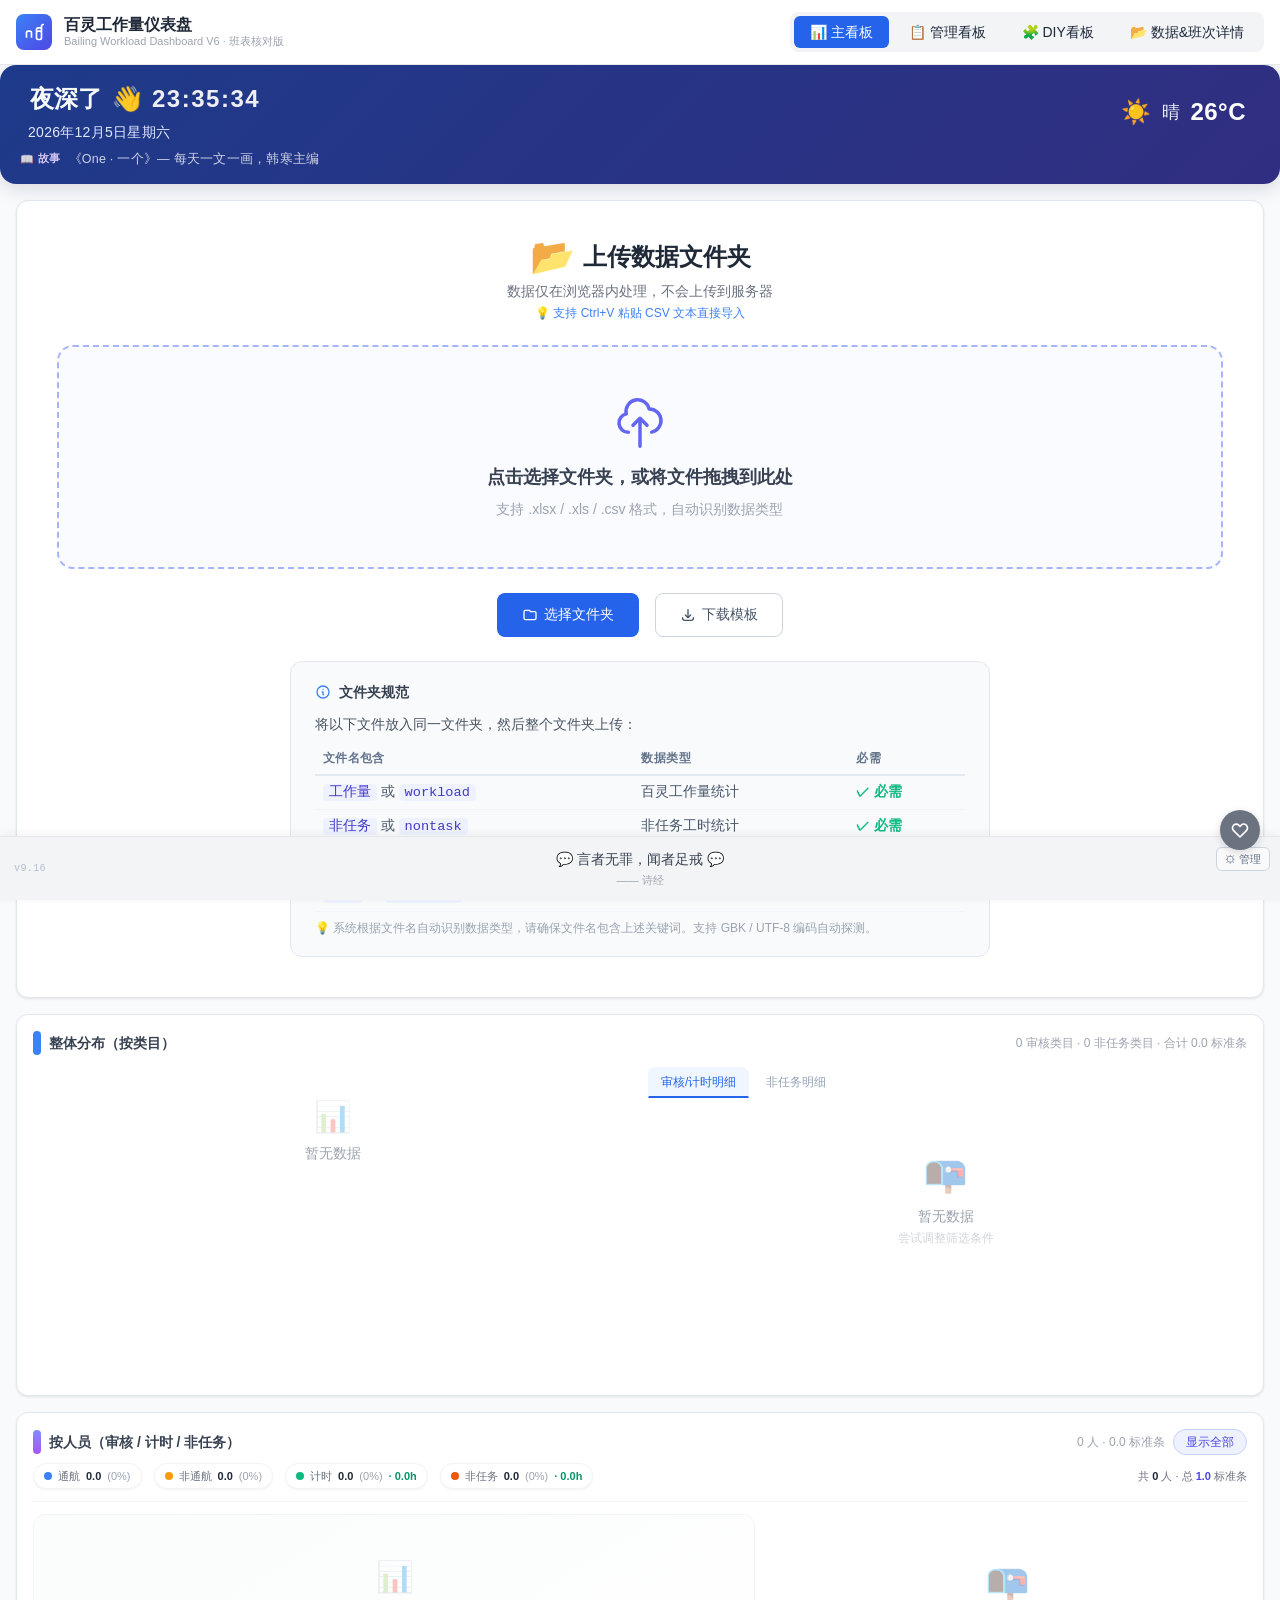
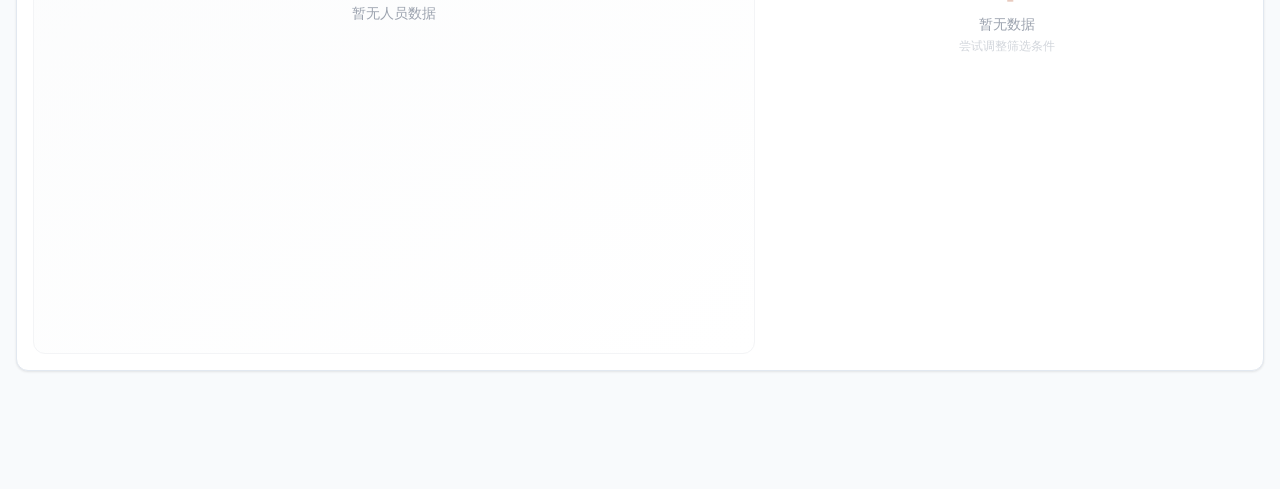
==== commit b836cc49: "V9.16: 量级口径分离 —— 工时利用率表不再产生产出量级 问题修复 - 修复「出勤时长=0 被默认成 8h」：processUtil 里 if(!attendH_raw) attendH = 8" ====
--- a/bailing-dashboard.html
+++ b/bailing-dashboard.html
@@ -1,4 +1,4 @@
-<!-- Bailing Dashboard V9.15 - 20260909 - 上传模式+下载离线版 -->
+<!-- Bailing Dashboard V9.16 - 20261007 - 量级口径分离：工时表不再充当工作量量级 -->
 <!--
   ===== 近期版本变更 =====
   V9.5.2 (2026-08-31) 修复「非任务工时统计」被误判成异常表导致 DIY 非任务无数据；
@@ -48,6 +48,13 @@
                       · 跨日早班1 在管理看板矩阵加「早」字角标（橙黄渐变）
                       · 新增「⚙ 阈值配置」独立看板（modal）——原来挤在管理看板顶部的阈值按钮搬进来
                       · 所有阈值都从 BAILING_RULES 读，加 loadBAilingRulesOverrides() 从 localStorage 恢复
+  V9.16  (2026-10-07) 口径分离：量级只认工作量表，工时利用率表不再产生产出量级
+                      · 修掉 processUtil 把「出勤时长=0」默认成 8h 的遗留 hack ——
+                        工时表 478 行休假日全被伪造成 8h 出勤（杜磊 9-22 年假被注入补全行，
+                        再拿工时表「通航平台审核条 53」当量级显示，而工作量表当天根本没有行）
+                      · _injectUtilAttendRows 删除「平台审核条兜底当量级」分级，补全行产出只取标准条列
+                      · 连带让 V9.9 的 shouldSkipFormulaUtil（无出勤跳过公式利用率）真正生效
+                        ——之前出勤恒≥8，跳过分支在产线上从未触发过
 -->
 <!DOCTYPE html>
 <html lang="zh-CN">
@@ -58,7 +65,7 @@
 <meta http-equiv="Cache-Control" content="no-cache, no-store, must-revalidate">
 <meta http-equiv="Pragma" content="no-cache">
 <meta http-equiv="Expires" content="0">
-<title>百灵工作量仪表盘 V9.15</title>
+<title>百灵工作量仪表盘 V9.16</title>
 <link rel="stylesheet" href="vendor/tailwind.min.css">
 <script src="vendor/chart.umd.min.js"></script>
 <script src="vendor/xlsx.full.min.js"></script>
@@ -1596,7 +1603,7 @@
   <div class="inspiration-author" id="inspirationAuthor">—— 加油的打工人</div>
   <button onclick="openInspirationManager()" style="position:absolute;right:10px;top:10px;background:rgba(255,255,255,0.6);border:1px solid #cbd5e1;color:#64748b;border-radius:6px;padding:3px 8px;font-size:11px;cursor:pointer;" title="管理语录">⚙ 管理</button>
   <!-- V8.48：版本号挪到这里（右下小角标），主看板顶部不再占位 -->
-  <span style="position:absolute;left:14px;top:50%;transform:translateY(-50%);font-size:10px;color:#94a3b8;font-weight:500;letter-spacing:0.4px;font-family:ui-monospace,SFMono-Regular,Menlo,Consolas,monospace;opacity:0.65;" title="当前版本 V9.15（2026-09-09）">v9.15</span>
+  <span style="position:absolute;left:14px;top:50%;transform:translateY(-50%);font-size:10px;color:#94a3b8;font-weight:500;letter-spacing:0.4px;font-family:ui-monospace,SFMono-Regular,Menlo,Consolas,monospace;opacity:0.65;" title="当前版本 V9.16（2026-10-07）">v9.16</span>
 </div>
 
 <!-- Modal: Daily Row CRUD -->
@@ -2604,8 +2611,10 @@
         if (App.empDateHours.has(hk)) { hoursData = App.empDateHours.get(hk); break; }
       }
       if (hoursData) {
-        // 出勤时长：有值则优先保留工时利用率底表的值；否则默认8h
-        if (!attendH_raw) attendH = 8;
+        // V9.16：出勤以工时利用率底表为准 —— 0 就是 0，年假/休息日不再默认 8h。
+        //   旧逻辑 `if(!attendH_raw) attendH = 8` 会把全部休假行伪造成 8h 出勤，
+        //   导致 _injectUtilAttendRows 把休假当天当成「出勤无工作量记录」注入补全行，
+        //   再经「平台审核条」兜底把工时表审核条直接当量级显示（杜磊 9-22 = 53 的根因链）。
         // 通航审核时长 = tongMin / 60
         if (!tongH_raw && hoursData.tongMin > 0) tongH = hoursData.tongMin / 60;
         // 非通航审核时长 = nontongMin / 60
@@ -2614,13 +2623,7 @@
         if (!offlineTimingH_raw && hoursData.timingMin > 0) offlineTimingH = hoursData.timingMin / 60;
         // 非任务时长 = nontaskMin / 60
         if (!nontaskH_raw && hoursData.nontaskMin > 0) nontaskH = hoursData.nontaskMin / 60;
-      } else if (!attendH_raw) {
-        // 工时利用率底表无出勤，且原始数据也找不到 → 默认8h
-        attendH = 8;
       }
-    } else if (!attendH_raw) {
-      // 原始数据未就绪时，默认出勤8h
-      attendH = 8;
     }
     
     if(empName || uinRaw){
@@ -3029,16 +3032,12 @@
 
   if(!agg.size) return;
 
-  let nFromPlat = 0, nZero = 0;
+  let nZero = 0;
   for(const a of agg.values()){
-    // 产出取数分级：① 标准条列（与现有口径完全一致）② 平台审核条 ③ 都没有才是真·零产出
+    // V9.16：量级口径收回 —— 补全行产出只取工时表「标准条列」，不再用「平台审核条」兜底。
+    //   平台审核条未折算标准条，直接充当量级会把工时利用率表的口径混进工作量矩阵
+    //   （杜磊 2026-09-22 年假当天被显示成量级 53 的根因之一）。以各自表格的数据为准。
     let totalStd = a.stdSum;
-    let stdFromPlat = false;
-    if(!(totalStd > 0) && a.platSum > 0){
-      totalStd = a.platSum;
-      stdFromPlat = true;
-      nFromPlat++;
-    }
     if(!(totalStd > 0)) nZero++;
     App.dailyData.push({
       emp: a.emp, empEn: a.empEn, uin: a.uin, org: a.org, date: a.date,
@@ -3052,13 +3051,12 @@
       // 标记：出勤了但工作量表无记录
       _phantom: true,
       _attendOnly: true,
-      _stdFromPlat: stdFromPlat,     // 产出用的是平台审核条（未折算标准条）
       _zeroOutput: !(totalStd > 0)   // 出勤了却完全没有产出 —— 最该被看见的异常
     });
   }
   console.log('[出勤补全] 注入「出勤无工作量记录」人天', agg.size, '条（涉及',
               new Set([...agg.values()].map(x=>x.emp)).size, '人）',
-              '| 产出取平台审核条', nFromPlat, '条 | 真·零产出', nZero, '条');
+              '| 真·零产出', nZero, '条（V9.16 起平台审核条不再充当量级）');
 }
 
 
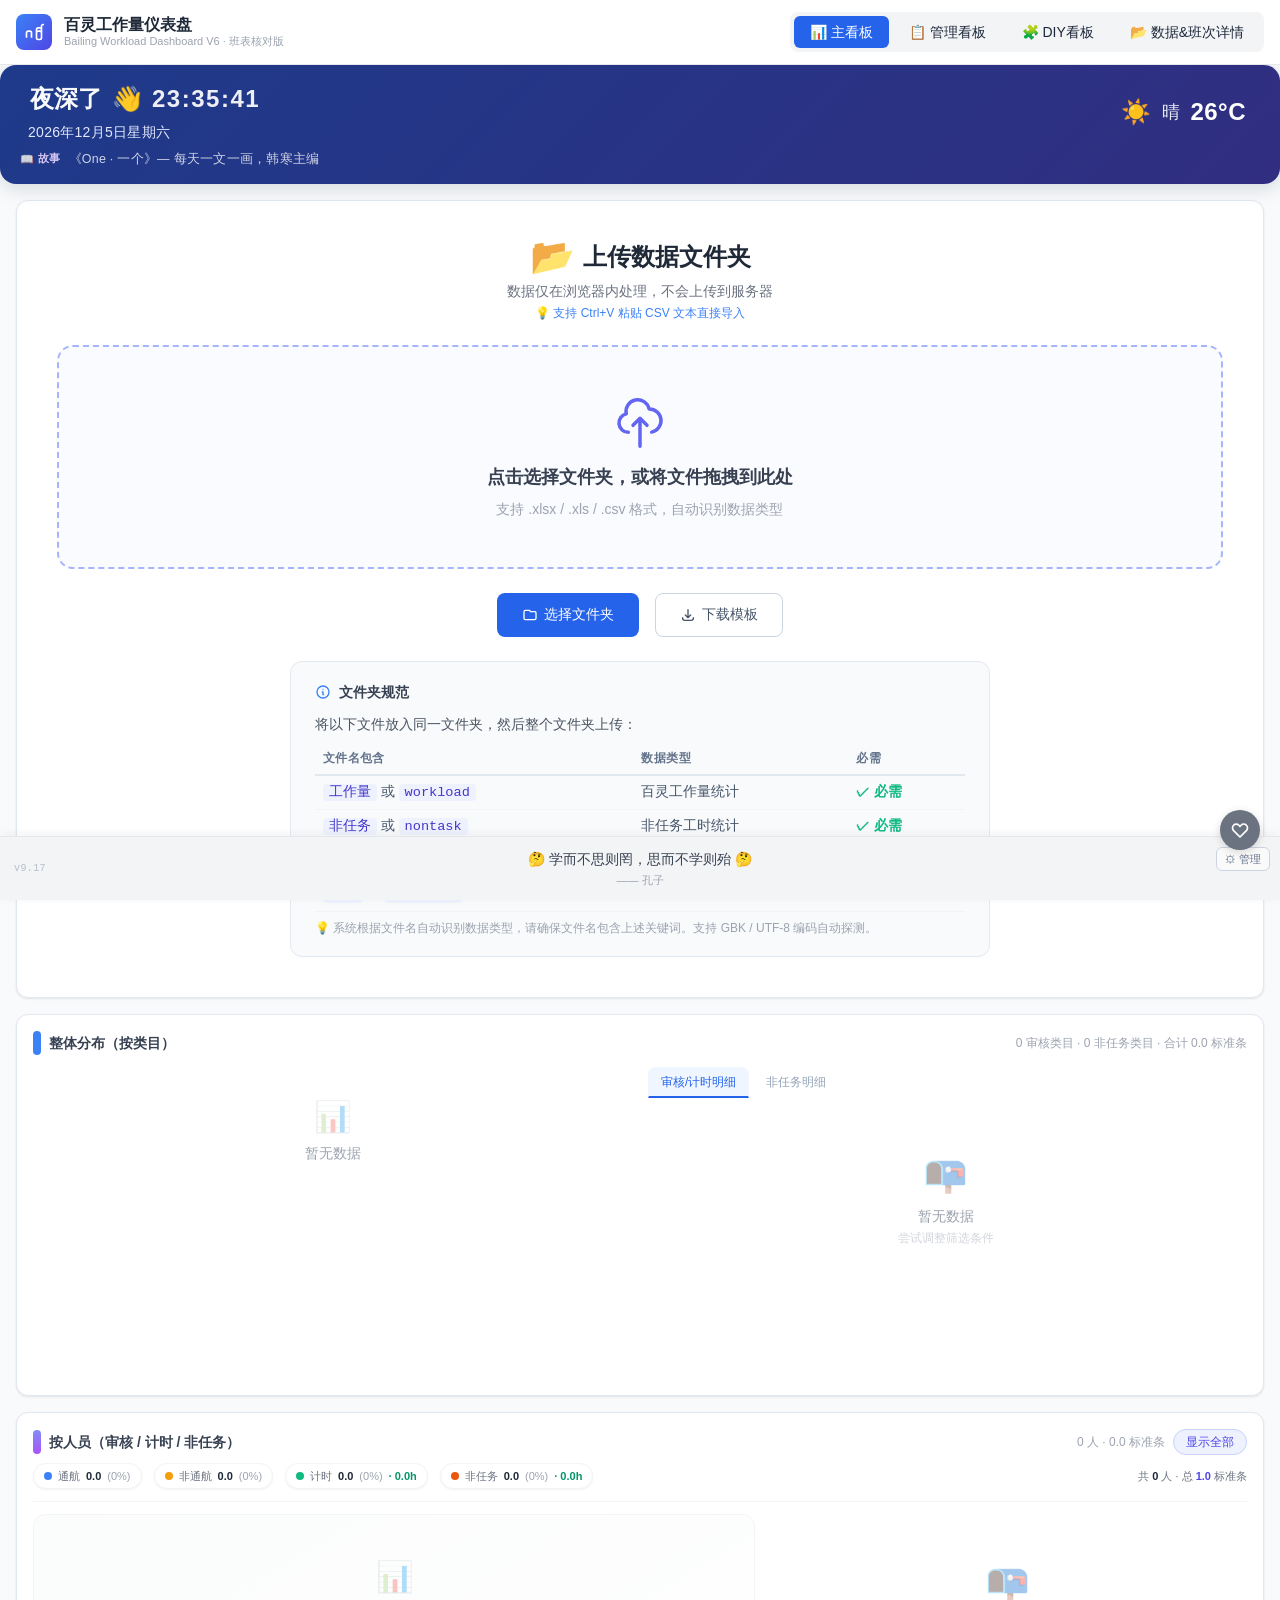
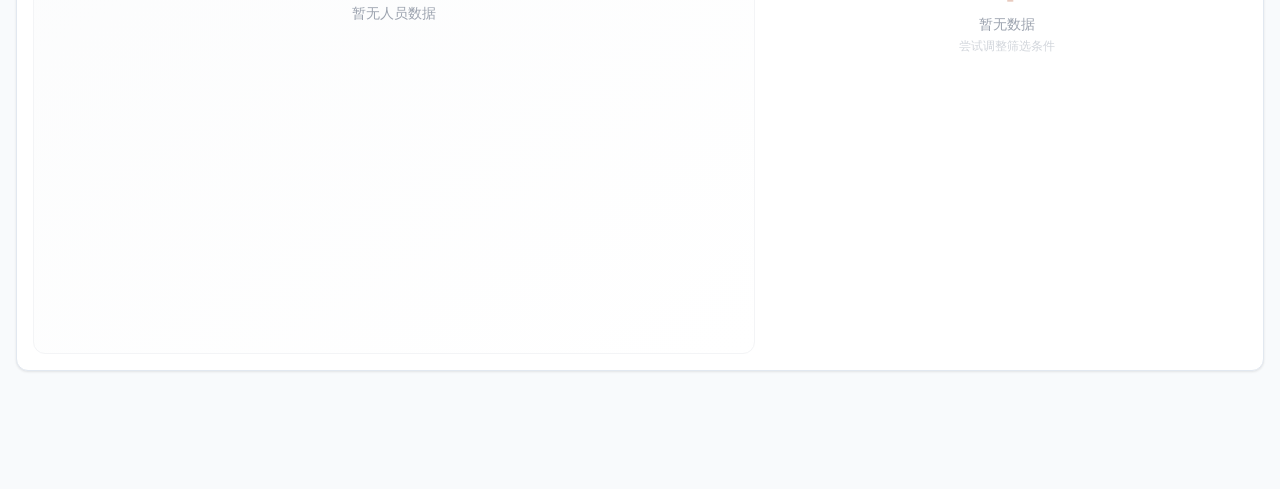
==== commit 8b8eeedf: "V9.17: 异常归属校验（同名不同人不再串号）+ 异常统计按组 问题修复 - 异常 key 只有「中文名|日期」，同名不同人会共用同一条 anomalyMap 记录：   张宇(富贵蕨项目 uin2" ====
--- a/bailing-dashboard.html
+++ b/bailing-dashboard.html
@@ -1,4 +1,4 @@
-<!-- Bailing Dashboard V9.16 - 20261007 - 量级口径分离：工时表不再充当工作量量级 -->
+<!-- Bailing Dashboard V9.17 - 20261028 - 异常归属校验（同名不同人不再串号）+ 统计按组 -->
 <!--
   ===== 近期版本变更 =====
   V9.5.2 (2026-08-31) 修复「非任务工时统计」被误判成异常表导致 DIY 非任务无数据；
@@ -55,6 +55,13 @@
                       · _injectUtilAttendRows 删除「平台审核条兜底当量级」分级，补全行产出只取标准条列
                       · 连带让 V9.9 的 shouldSkipFormulaUtil（无出勤跳过公式利用率）真正生效
                         ——之前出勤恒≥8，跳过分支在产线上从未触发过
+  V9.17  (2026-10-28) 异常归属校验 + 统计按组（全量 222 个姓名里只有「张宇」一个重名被误串）
+                      · addAnomaly 用 orgs 集合记下「该姓名+日期」出现过的所有组织；
+                        矩阵命中前调 _anomMatchesOrg 校验归属，组织对不上就不点亮
+                        → 张宇(富贵蕨项目 uin027209) 的 10-14「班次外非任务≠0」
+                          不再串到 张宇(嘉兰X项目 uin05938) 身上
+                      · getAnomalySummary 支持传入本组 (emp|date) 集合 —— 之前一律统计全量，
+                        导致每个项目 tab 显示的 P0/P1 都是全公司的数
 -->
 <!DOCTYPE html>
 <html lang="zh-CN">
@@ -65,7 +72,7 @@
 <meta http-equiv="Cache-Control" content="no-cache, no-store, must-revalidate">
 <meta http-equiv="Pragma" content="no-cache">
 <meta http-equiv="Expires" content="0">
-<title>百灵工作量仪表盘 V9.16</title>
+<title>百灵工作量仪表盘 V9.17</title>
 <link rel="stylesheet" href="vendor/tailwind.min.css">
 <script src="vendor/chart.umd.min.js"></script>
 <script src="vendor/xlsx.full.min.js"></script>
@@ -1603,7 +1610,7 @@
   <div class="inspiration-author" id="inspirationAuthor">—— 加油的打工人</div>
   <button onclick="openInspirationManager()" style="position:absolute;right:10px;top:10px;background:rgba(255,255,255,0.6);border:1px solid #cbd5e1;color:#64748b;border-radius:6px;padding:3px 8px;font-size:11px;cursor:pointer;" title="管理语录">⚙ 管理</button>
   <!-- V8.48：版本号挪到这里（右下小角标），主看板顶部不再占位 -->
-  <span style="position:absolute;left:14px;top:50%;transform:translateY(-50%);font-size:10px;color:#94a3b8;font-weight:500;letter-spacing:0.4px;font-family:ui-monospace,SFMono-Regular,Menlo,Consolas,monospace;opacity:0.65;" title="当前版本 V9.16（2026-10-07）">v9.16</span>
+  <span style="position:absolute;left:14px;top:50%;transform:translateY(-50%);font-size:10px;color:#94a3b8;font-weight:500;letter-spacing:0.4px;font-family:ui-monospace,SFMono-Regular,Menlo,Consolas,monospace;opacity:0.65;" title="当前版本 V9.17（2026-10-28）">v9.17</span>
 </div>
 
 <!-- Modal: Daily Row CRUD -->
@@ -12615,10 +12622,33 @@
   emp=String(emp).trim(); date=String(date).trim();
   if(!emp || !date) return;
   var key=emp+'|'+date;
-  if(!App.anomalyMap.has(key)) App.anomalyMap.set(key,{p0:new Set(),p1:new Set(),org:org||''});
+  // V9.17：orgs 用集合收集「该姓名+日期」下出现过的所有组织。
+  //   异常 key 只有「中文名|日期」，同名不同人会共用同一条记录
+  //   （如 张宇：嘉兰X项目 uin05938 / 富贵蕨项目 uin027209）。
+  //   记全组织，才能在命中前做归属校验，避免把别人的异常算到本组这个人身上。
+  if(!App.anomalyMap.has(key)) App.anomalyMap.set(key,{p0:new Set(),p1:new Set(),org:org||'',orgs:new Set()});
   var rec=App.anomalyMap.get(key);
+  if(!rec.orgs) rec.orgs=new Set();
   if(level==='p0') rec.p0.add(typeKey); else rec.p1.add(typeKey);
   if(org && !rec.org) rec.org=org;
+  if(org) rec.orgs.add(String(org).trim());
+}
+
+// V9.17：异常命中前的归属校验（防同名不同人串号）
+//   要求：异常记录里出现过的组织，至少有一个与当前行的组织匹配，才算这个人的异常。
+//   任一侧缺组织信息时不拦截（保守，避免因数据缺列误杀正常异常）。
+function _anomMatchesOrg(rec, rowOrg){
+  if(!rec) return false;
+  if(!rec.orgs || !rec.orgs.size) return true;
+  if(!rowOrg) return true;
+  var ro=String(rowOrg).trim();
+  if(!ro) return true;
+  var hit=false;
+  rec.orgs.forEach(function(o){
+    if(hit || !o) return;
+    if(_orgMatch(ro, o) || _orgMatch(o, ro)) hit=true;
+  });
+  return hit;
 }
 
 // 通用 P0 解析（出现即异常）
@@ -12717,13 +12747,17 @@
 }
 
 // 异常统计
-function getAnomalySummary(){
-  var p0=0,p1=0;
-  App.anomalyMap.forEach(function(rec){
+// V9.17：支持传入本组 (emp|date) 集合 —— 之前一律统计全量 anomalyMap，
+//        导致每个项目 tab 显示的 P0/P1 都是全公司的数，跟当前组无关。
+function getAnomalySummary(scopeKeys){
+  var p0=0,p1=0,tot=0;
+  App.anomalyMap.forEach(function(rec, key){
+    if(scopeKeys && !scopeKeys.has(key)) return;
     if(rec.p0.size) p0++;
     if(rec.p1.size) p1++;
+    tot++;
   });
-  return {p0:p0,p1:p1,total:App.anomalyMap.size};
+  return {p0:p0,p1:p1,total: scopeKeys ? tot : App.anomalyMap.size};
 }
 
 // V9.4：阈值配置加载 / 应用（持久化到 localStorage）
@@ -14465,7 +14499,11 @@
       }
 
       // V9.4：异常高亮叠加（P0 黑底红字 / P1 蓝底黄字，覆盖常规配色）
-      const _anom = App.anomalyMap.get(emp + '|' + iso);
+      // V9.17：命中前先校验归属，避免同名不同人的异常串到本组这个人身上
+      const _anomRec = App.anomalyMap.get(emp + '|' + iso);
+      const _anom = (typeof _anomMatchesOrg === 'function')
+        ? (_anomMatchesOrg(_anomRec, d && (d.org || d._org)) ? _anomRec : null)
+        : _anomRec;
       if(_anom && _anom.p0.size){
         cellStyle = 'background:#111827;color:#ef4444;font-weight:700;cursor:pointer;border-bottom:2px solid #ef4444;';
         cellTitle = (cellTitle ? cellTitle + '；' : '') + 'P0异常：' + [..._anom.p0].join('、');
@@ -14497,10 +14535,12 @@
   html += '</tbody></table>';
 
   // V9.4：异常统计摘要 + 图例（置于矩阵上方）
-  const _sum = getAnomalySummary();
+  // V9.17：只统计本组（之前是全量，各项目 tab 显示的全是同一个全公司数字）
+  const _groupKeys = new Set(groupData.map(function(x){ return x.emp + '|' + x.date; }));
+  const _sum = getAnomalySummary(_groupKeys);
   const _legend =
     '<div style="display:flex;flex-wrap:wrap;gap:12px;align-items:center;margin:0 0 10px 2px;font-size:11px;">'
-    + '<span style="font-weight:700;color:#334155;">异常统计：</span>'
+    + '<span style="font-weight:700;color:#334155;">异常统计（本组）：</span>'
     + '<span style="background:#111827;color:#ef4444;padding:2px 8px;border-radius:4px;font-weight:700;">P0 ' + _sum.p0 + '</span>'
     + '<span style="background:#1e3a8a;color:#fde047;padding:2px 8px;border-radius:4px;font-weight:700;">P1 ' + _sum.p1 + '</span>'
     + '<span style="color:#64748b;">本组高亮单元格：' + anomalyCount + '</span>'
